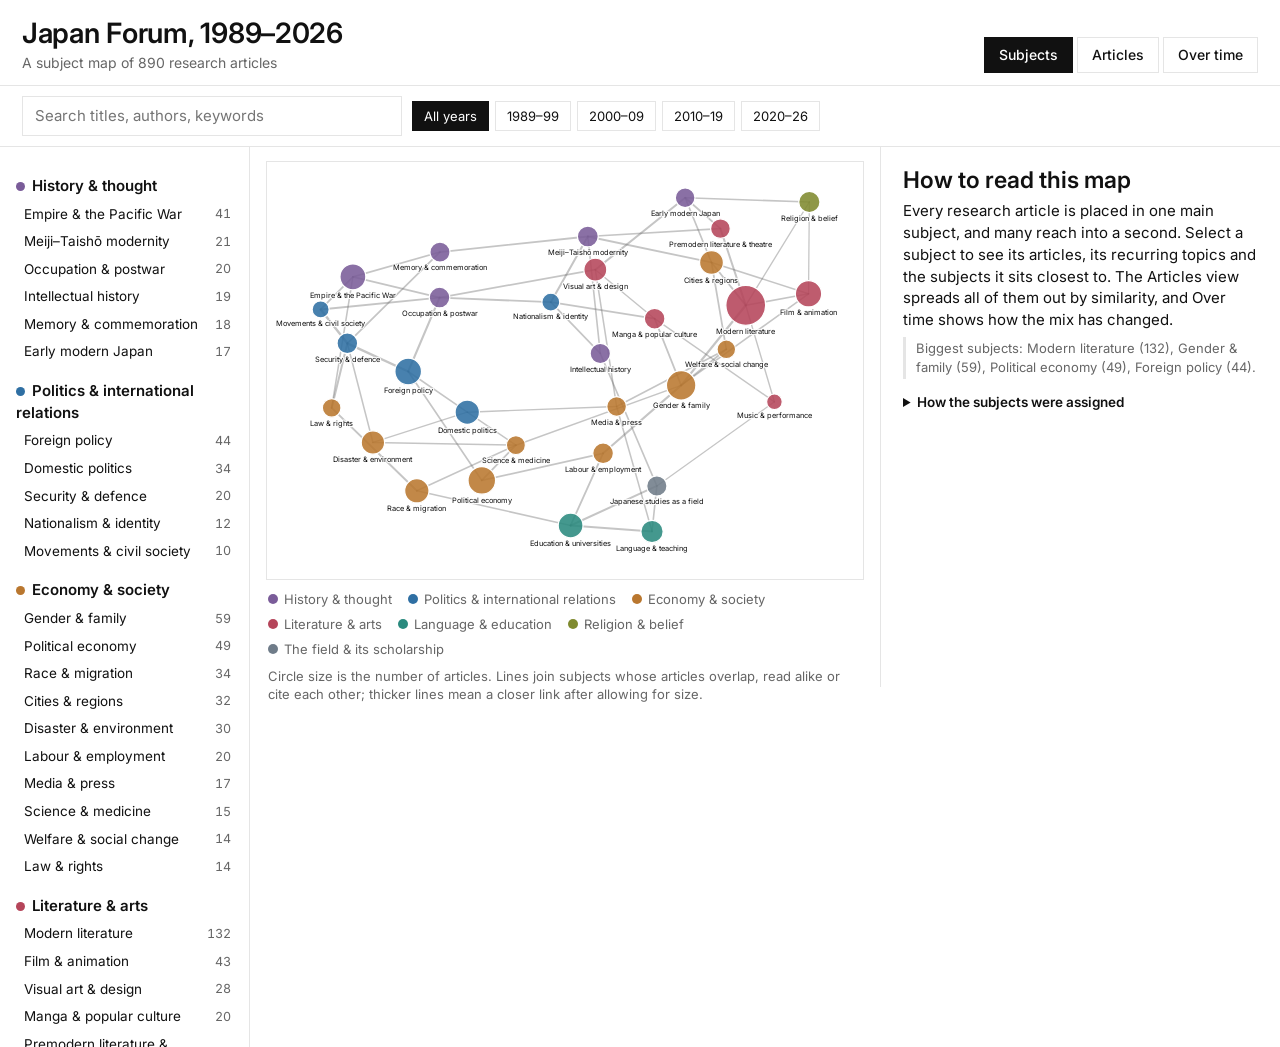
==== tools/japan-forum-subject-map/app/index.html @ c92f6798 "Add Japan Forum subject map tool Interactive map of 890 Japan Forum research articles (1989-2026) in" ====
<!DOCTYPE html>
<html lang="en">
<head>
<meta charset="utf-8">
<meta name="viewport" content="width=device-width, initial-scale=1, viewport-fit=cover">
<title>Japan Forum, 1989–2026: a subject map</title>
<link rel="preconnect" href="https://fonts.googleapis.com">
<link rel="preconnect" href="https://fonts.gstatic.com" crossorigin>
<link href="https://fonts.googleapis.com/css2?family=Inter:wght@400;500;600&family=Noto+Sans+JP:wght@400;500&display=swap" rel="stylesheet">
<style>
:root{
  --bg:#ffffff; --panel:#ffffff; --ink:#111111; --muted:#666666; --line:#e5e5e5; --soft:#f3f3f3; --focus:#1f3a5f;
  --d0:#7a5c99; --d1:#2f6fa3; --d2:#b9772f; --d3:#b5455a; --d4:#2a8a7e; --d5:#7f8a2f; --d6:#6f7c89;
  --serif:'Inter','Noto Sans JP',system-ui,-apple-system,sans-serif; --sans:'Inter','Noto Sans JP',system-ui,-apple-system,sans-serif;
  box-sizing:border-box; padding-top:env(safe-area-inset-top,0px); padding-bottom:env(safe-area-inset-bottom,0px);
}
*,*::before,*::after{box-sizing:inherit}
html{scroll-padding-top:env(safe-area-inset-top,0px)}
html,body{margin:0;background:var(--bg);color:var(--ink);font-family:var(--sans);font-size:15px;line-height:1.45}
button{font:inherit;color:inherit;background:none;border:0;padding:0;cursor:pointer;text-align:left}
:focus-visible{outline:2px solid var(--focus);outline-offset:2px;border-radius:0}
header.top{padding:18px 22px 12px;display:flex;flex-wrap:wrap;gap:12px 28px;align-items:end;border-bottom:1px solid var(--line);background:var(--panel)}
header.top h1{font-family:var(--serif);font-weight:600;font-size:28px;line-height:1.1;margin:0;letter-spacing:-.01em}
header.top .sub{color:var(--muted);margin:4px 0 0;font-size:14px}
.tabs{display:flex;gap:4px;margin-left:auto}
.tabs button{padding:7px 14px;border-radius:0;border:1px solid var(--line);font-weight:500;font-size:14px;background:var(--bg)}
.tabs button[aria-selected="true"]{background:var(--ink);color:var(--panel);border-color:var(--ink)}
.controls{display:flex;gap:10px;flex-wrap:wrap;align-items:center;padding:10px 22px;border-bottom:1px solid var(--line);background:var(--panel)}
.controls input[type=search]{flex:1 1 240px;max-width:380px;padding:8px 12px;border:1px solid var(--line);border-radius:0;background:var(--bg);color:var(--ink);font:inherit}
.chips{display:flex;gap:6px;flex-wrap:wrap}
.chip{padding:5px 11px;border-radius:0;border:1px solid var(--line);font-size:13px;background:var(--bg)}
.chip[aria-pressed="true"]{background:var(--ink);color:var(--panel);border-color:var(--ink)}
.layout{display:grid;grid-template-columns:250px minmax(0,1fr) 400px;gap:0;align-items:start}
.rail{border-right:1px solid var(--line);padding:14px 10px 24px 16px;position:sticky;top:0;max-height:100vh;overflow:auto;background:var(--panel)}
.rail h3{font-family:var(--serif);font-size:15px;margin:14px 0 4px;font-weight:600}
.rail h3 .dm{display:inline-block;width:9px;height:9px;border-radius:50%;margin-right:7px}
.rail .row{display:grid;grid-template-columns:1fr auto;gap:8px;width:100%;padding:4px 8px;border-radius:0;font-size:13.5px;align-items:center;position:relative}
.rail .row:hover{background:var(--soft)}
.rail .row[aria-current="true"]{background:var(--soft);font-weight:600}
.rail .row .n{color:var(--muted);font-variant-numeric:tabular-nums;font-size:12.5px}
.stage{padding:14px 16px 24px;min-width:0}
.stage svg{width:100%;height:auto;display:block;background:var(--panel);border:1px solid var(--line);border-radius:0}
.stage svg text{font-family:var(--sans);fill:var(--ink)}
.halo{paint-order:stroke;stroke:var(--panel);stroke-width:3.5px;stroke-linejoin:round}
.legend{display:flex;flex-wrap:wrap;gap:6px 16px;margin:10px 2px 0;font-size:13px;color:var(--muted)}
.legend span{display:inline-flex;align-items:center;gap:6px}
.legend i{width:10px;height:10px;border-radius:50%;display:inline-block}
.hint{margin:8px 2px 0;color:var(--muted);font-size:13px}
.panel{border-left:1px solid var(--line);background:var(--panel);padding:20px 22px 30px;position:sticky;top:0;max-height:100vh;overflow:auto;min-height:60vh}
.panel h2{font-family:var(--serif);font-size:23px;line-height:1.2;margin:0 0 6px;font-weight:600}
.panel h4{font-size:13.5px;margin:20px 0 6px;font-weight:600}
.panel p{margin:6px 0}
.tag{display:inline-flex;align-items:center;gap:6px;font-size:13px;color:var(--muted)}
.tag i{width:9px;height:9px;border-radius:50%;display:inline-block}
.muted{color:var(--muted)}
.kw{display:flex;flex-wrap:wrap;gap:6px}
.kw span{font-size:12.5px;padding:3px 9px;border-radius:0;background:var(--soft)}
.kw span b{font-weight:500;color:var(--muted);margin-left:5px}
.per{display:grid;grid-template-columns:repeat(4,1fr);gap:8px;margin-top:6px}
.per div{font-size:12.5px;color:var(--muted)}
.per .bar{height:44px;background:var(--soft);border-radius:0;position:relative;margin-bottom:4px}
.per .bar i{position:absolute;left:0;right:0;bottom:0;border-radius:0;display:block}
.per b{display:block;color:var(--ink);font-weight:600;font-size:13.5px}
.link{display:block;width:100%;padding:8px 0;border-top:1px solid var(--line)}
.link:first-of-type{border-top:0}
.link .top{display:flex;justify-content:space-between;gap:10px;font-weight:500}
.link .meter{height:4px;border-radius:0;background:var(--soft);margin:5px 0 4px;overflow:hidden}
.link .meter i{display:block;height:100%;background:var(--ink);opacity:.55}
.link .ev{font-size:12.5px;color:var(--muted)}
.ex{display:block;font-size:13px;margin-top:3px;color:var(--ink);text-decoration:underline;text-decoration-color:var(--line);text-underline-offset:3px}
.alist{list-style:none;margin:0;padding:0}
.alist li{border-top:1px solid var(--line)}
.alist li:first-child{border-top:0}
.alist button{display:block;width:100%;padding:8px 0}
.alist .t{font-family:var(--serif);font-size:15px;line-height:1.3}
.alist .m{font-size:12.5px;color:var(--muted);margin-top:2px}
.doi{font-size:13px}
a{color:inherit;text-decoration-color:var(--line);text-underline-offset:3px}
a:hover{text-decoration-color:currentColor}
.sub-chip{display:inline-block;margin:2px 6px 2px 0;padding:3px 10px;border-radius:0;border:1px solid currentColor;font-size:12.5px}
.sub-chip.main{color:var(--panel)!important}
.note{font-size:13px;color:var(--muted);border-left:3px solid var(--line);padding:2px 0 2px 10px;margin:10px 0}
details{margin-top:14px;font-size:13.5px}
details summary{cursor:pointer;font-weight:600}
details p{color:var(--muted)}
.tip{position:fixed;pointer-events:none;background:var(--ink);color:var(--panel);padding:6px 9px;border-radius:0;font-size:12.5px;max-width:300px;z-index:5;display:none;line-height:1.35}
.heat{width:100%;border-collapse:separate;border-spacing:0 2px;font-size:13.5px}
.heat th{font-weight:500;color:var(--muted);text-align:right;padding:2px 8px;font-size:12.5px}
.heat th:first-child{text-align:left}
.heat td{padding:0}
.heat td.l button{width:100%;padding:5px 8px;display:flex;align-items:center;gap:8px}
.heat td.l i{width:9px;height:9px;border-radius:50%;display:inline-block;flex:none}
.heat td.c{text-align:right;padding:5px 8px;font-variant-numeric:tabular-nums;border-radius:0}
.heat tr.sel td.l button{font-weight:600}
.stack{display:grid;grid-template-columns:80px 1fr;gap:6px 10px;align-items:center;margin:4px 0 16px;font-size:13px}
.stack .bar{display:flex;height:22px;border-radius:0;overflow:hidden}
.stack .bar i{display:block;height:100%}
.stagebox{background:var(--panel);border:1px solid var(--line);border-radius:0;padding:16px 18px}
.stagebox h3{font-family:var(--serif);font-size:18px;margin:0 0 4px}
@media (max-width:1180px){
  .layout{grid-template-columns:minmax(0,1fr) 380px}
  .rail{display:none}
}
@media (max-width:820px){
  .layout{grid-template-columns:minmax(0,1fr)}
  .panel{position:static;max-height:none;border-left:0;border-top:1px solid var(--line)}
  header.top h1{font-size:23px}
  .tabs{margin-left:0}
}
@media (prefers-reduced-motion:no-preference){
  .node{transition:opacity .15s}
}
</style>
</head>
<body>
<header class="top">
  <div>
    <h1>Japan Forum, 1989–2026</h1>
    <p class="sub">A subject map of <span id="total"></span> research articles</p>
  </div>
  <div class="tabs" role="tablist" aria-label="View">
    <button role="tab" data-view="network" aria-selected="true">Subjects</button>
    <button role="tab" data-view="articles" aria-selected="false">Articles</button>
    <button role="tab" data-view="time" aria-selected="false">Over time</button>
  </div>
</header>
<div class="controls">
  <input type="search" id="q" placeholder="Search titles, authors, keywords" aria-label="Search titles, authors, keywords">
  <div class="chips" id="pers" role="group" aria-label="Period"></div>
  <span class="muted" id="qcount"></span>
</div>
<div class="layout">
  <nav class="rail" id="rail" aria-label="Subjects"></nav>
  <main class="stage" id="stage"></main>
  <aside class="panel" id="panel" aria-live="polite"></aside>
</div>
<div class="tip" id="tip"></div>
<script>
const D = {"subjects":[{"name":"Early modern Japan","label":"Early modern Japan","dom":0,"n":17,"per":[5,5,5,2],"kw":[["early meiji period",2],["material culture",2],["bakumatsu period",2],["19th-century japan",2],["heian period",2]],"x":0.7459,"y":0.0,"links":[{"b":22,"w":0.00874,"co":7,"tx":17,"ci":0,"ex":[340,757,823,359]},{"b":18,"w":0.00626,"co":5,"tx":5,"ci":0,"ex":[621,690,247,359]},{"b":16,"w":0.00493,"co":5,"tx":9,"ci":0,"ex":[498,757,690,787]},{"b":5,"w":0.00436,"co":2,"tx":9,"ci":0,"ex":[436,543,688,204]},{"b":24,"w":0.0043,"co":3,"tx":11,"ci":0,"ex":[331,237,404,500]},{"b":1,"w":0.00426,"co":2,"tx":7,"ci":1,"ex":[49,37,538,421]},{"b":13,"w":0.00293,"co":1,"tx":5,"ci":0,"ex":[148,687,437,568]},{"b":14,"w":0.00274,"co":2,"tx":5,"ci":0,"ex":[90,688,690,498]}],"reach":[621,49,500,690]},{"name":"Meiji–Taishō modernity & the nation","label":"Meiji–Taishō modernity","dom":0,"n":21,"per":[6,4,8,3],"kw":[["meiji restoration",3],["world history",2],["meiji modernization",2],["emperor system",2],["nationalism",3],["imperialism",2],["gender",2],["japanese literature",2]],"x":0.5467,"y":0.1161,"links":[{"b":25,"w":0.00845,"co":4,"tx":9,"ci":2,"ex":[389,658,512,215]},{"b":5,"w":0.00659,"co":4,"tx":9,"ci":1,"ex":[258,436,230,391]},{"b":16,"w":0.0062,"co":7,"tx":6,"ci":2,"ex":[538,764,576,310]},{"b":17,"w":0.00452,"co":7,"tx":19,"ci":2,"ex":[707,715,809,576]},{"b":0,"w":0.00426,"co":2,"tx":7,"ci":1,"ex":[49,37,538,421]},{"b":2,"w":0.00426,"co":4,"tx":3,"ci":1,"ex":[797,178,46,794]},{"b":13,"w":0.00405,"co":3,"tx":4,"ci":0,"ex":[267,687,45,814]},{"b":18,"w":0.00403,"co":3,"tx":6,"ci":1,"ex":[403,590,357,18]}],"reach":[698,707,797,576]},{"name":"Intellectual history & philosophy","label":"Intellectual history","dom":0,"n":19,"per":[1,8,6,4],"kw":[["japanese philosophy",5],["japanese intellectual history",3],["kyoto school",2],["waseda university",2],["japanese intellectuals",2],["ideology",2],["modernity",3],["nationalism",2]],"x":0.5722,"y":0.4664,"links":[{"b":25,"w":0.00494,"co":3,"tx":5,"ci":1,"ex":[794,435,328,821]},{"b":1,"w":0.00426,"co":4,"tx":3,"ci":1,"ex":[797,178,46,794]},{"b":29,"w":0.00425,"co":2,"tx":10,"ci":0,"ex":[675,790,825,794]},{"b":9,"w":0.00253,"co":1,"tx":7,"ci":0,"ex":[42,760,704,856]},{"b":23,"w":0.00225,"co":3,"tx":2,"ci":0,"ex":[790,760,600,299]},{"b":4,"w":0.00221,"co":2,"tx":3,"ci":0,"ex":[760,315,442,417]},{"b":0,"w":0.00186,"co":2,"tx":3,"ci":0,"ex":[331,515,790,688]},{"b":6,"w":0.00181,"co":2,"tx":5,"ci":0,"ex":[435,870,119,136]}],"reach":[790,760,315,328]},{"name":"Empire, colonialism & the Pacific War","label":"Empire & the Pacific War","dom":0,"n":41,"per":[15,4,12,10],"kw":[["japanese imperialism",8],["japanese colonial rule",6],["japanese militarism",4],["indian independence movement",3],["manchuria",3],["japanese empire",4],["colonial korea",3],["pacific war",4]],"x":0.066,"y":0.237,"links":[{"b":4,"w":0.00598,"co":7,"tx":8,"ci":1,"ex":[206,710,879,843]},{"b":9,"w":0.00582,"co":3,"tx":9,"ci":0,"ex":[585,480,686,451]},{"b":5,"w":0.00466,"co":5,"tx":9,"ci":0,"ex":[36,653,234,434]},{"b":17,"w":0.00462,"co":15,"tx":28,"ci":0,"ex":[705,881,783,845]},{"b":7,"w":0.00437,"co":5,"tx":18,"ci":0,"ex":[416,17,284,483]},{"b":26,"w":0.00397,"co":4,"tx":8,"ci":0,"ex":[307,159,414,744]},{"b":23,"w":0.00379,"co":2,"tx":16,"ci":1,"ex":[663,211,444,125]},{"b":1,"w":0.0035,"co":3,"tx":8,"ci":0,"ex":[653,633,140,698]}],"reach":[653,839,686,837]},{"name":"Occupation & the postwar settlement","label":"Occupation & postwar","dom":0,"n":20,"per":[4,5,2,9],"kw":[["allied occupation of japan",10],["san francisco peace treaty",3],["post-war occupation of japan",2],["anglo-japanese relations",4],["us-japan relations",3],["anglo-american relations",2],["korean war",2],["hiroshima",2]],"x":0.2433,"y":0.2991,"links":[{"b":7,"w":0.0091,"co":8,"tx":17,"ci":0,"ex":[499,788,447,695]},{"b":9,"w":0.00669,"co":1,"tx":9,"ci":0,"ex":[810,702,879,861]},{"b":3,"w":0.00598,"co":7,"tx":8,"ci":1,"ex":[206,710,879,843]},{"b":25,"w":0.00593,"co":5,"tx":4,"ci":1,"ex":[512,821,478,34]},{"b":22,"w":0.00514,"co":5,"tx":9,"ci":0,"ex":[879,278,842,292]},{"b":13,"w":0.00394,"co":2,"tx":5,"ci":0,"ex":[437,133,689,479]},{"b":8,"w":0.00246,"co":1,"tx":5,"ci":1,"ex":[246,642,878,777]},{"b":6,"w":0.00238,"co":3,"tx":0,"ci":1,"ex":[162,192,281]}],"reach":[206,879,583,447]},{"name":"Memory, trauma & commemoration","label":"Memory & commemoration","dom":0,"n":18,"per":[1,2,11,4],"kw":[["collective memory",6],["contested memory",3],["memory politics",3],["historic sites",2],["historical memory",3],["atomic bombing",2],["hiroshima",2],["memory",2]],"x":0.2441,"y":0.1626,"links":[{"b":1,"w":0.00659,"co":4,"tx":9,"ci":1,"ex":[258,436,230,391]},{"b":8,"w":0.00525,"co":2,"tx":9,"ci":1,"ex":[174,172,135,838]},{"b":3,"w":0.00466,"co":5,"tx":9,"ci":0,"ex":[36,653,234,434]},{"b":0,"w":0.00436,"co":2,"tx":9,"ci":0,"ex":[436,543,688,204]},{"b":19,"w":0.0029,"co":2,"tx":6,"ci":1,"ex":[683,185,230,79]},{"b":12,"w":0.00232,"co":1,"tx":10,"ci":1,"ex":[100,304,838,826]},{"b":7,"w":0.00226,"co":1,"tx":3,"ci":2,"ex":[348,865,304]},{"b":4,"w":0.002,"co":1,"tx":0,"ci":1,"ex":[234]}],"reach":[436,36,234,230]},{"name":"Domestic politics & parties","label":"Domestic politics","dom":1,"n":34,"per":[10,8,14,2],"kw":[["liberal democratic party",13],["democratic party of japan",7],["party politics",3],["liberal democratic party of japan",3],["electoral reform",3],["factionalism",3],["voting behavior",2],["one-party dominance",2]],"x":0.3,"y":0.6425,"links":[{"b":7,"w":0.00413,"co":6,"tx":10,"ci":0,"ex":[680,25,345,613]},{"b":27,"w":0.00333,"co":2,"tx":6,"ci":0,"ex":[92,149,638,889]},{"b":28,"w":0.00303,"co":1,"tx":6,"ci":1,"ex":[692,33,23,171]},{"b":16,"w":0.00244,"co":3,"tx":7,"ci":0,"ex":[149,160,232,696]},{"b":4,"w":0.00238,"co":3,"tx":0,"ci":1,"ex":[162,192,281]},{"b":15,"w":0.00238,"co":2,"tx":2,"ci":2,"ex":[407,493,171,68]},{"b":20,"w":0.00228,"co":1,"tx":7,"ci":0,"ex":[578,176,855,87]},{"b":2,"w":0.00181,"co":2,"tx":5,"ci":0,"ex":[435,870,119,136]}],"reach":[149,578,160,162]},{"name":"Foreign policy & diplomacy","label":"Foreign policy","dom":1,"n":44,"per":[12,9,20,3],"kw":[["japanese foreign policy",19],["japan-china relations",6],["eu-japan relations",4],["japanese-russian relations",4],["international relations",4],["anglo-japanese relations",6],["g7 countries",3],["alliance building",3]],"x":0.1792,"y":0.5205,"links":[{"b":8,"w":0.01342,"co":10,"tx":28,"ci":4,"ex":[335,266,467,203]},{"b":4,"w":0.0091,"co":8,"tx":17,"ci":0,"ex":[499,788,447,695]},{"b":10,"w":0.00478,"co":8,"tx":13,"ci":0,"ex":[309,615,222,775]},{"b":3,"w":0.00437,"co":5,"tx":18,"ci":0,"ex":[416,17,284,483]},{"b":6,"w":0.00413,"co":6,"tx":10,"ci":0,"ex":[680,25,345,613]},{"b":29,"w":0.0041,"co":5,"tx":9,"ci":0,"ex":[701,416,630,677]},{"b":25,"w":0.00333,"co":2,"tx":8,"ci":0,"ex":[20,4,156,62]},{"b":1,"w":0.00299,"co":3,"tx":10,"ci":0,"ex":[469,310,213,431]}],"reach":[335,17,671,416]},{"name":"Security & defence","label":"Security & defence","dom":1,"n":20,"per":[3,4,8,5],"kw":[["human security",6],["us-japan alliance",5],["security policy",3],["pacifism",3],["japanese constitution",2],["constitutional reform",2],["humanitarianism",2],["united states navy",2]],"x":0.0546,"y":0.4361,"links":[{"b":7,"w":0.01342,"co":10,"tx":28,"ci":4,"ex":[335,266,467,203]},{"b":9,"w":0.01329,"co":2,"tx":5,"ci":1,"ex":[117,166,313,157]},{"b":26,"w":0.00807,"co":2,"tx":9,"ci":1,"ex":[263,313,665,642]},{"b":5,"w":0.00525,"co":2,"tx":9,"ci":1,"ex":[174,172,135,838]},{"b":15,"w":0.00372,"co":0,"tx":2,"ci":4,"ex":[339,182]},{"b":4,"w":0.00246,"co":1,"tx":5,"ci":1,"ex":[246,642,878,777]},{"b":3,"w":0.00197,"co":1,"tx":10,"ci":0,"ex":[217,693,246,597]},{"b":16,"w":0.00179,"co":2,"tx":1,"ci":0,"ex":[832,174,771]}],"reach":[832,246,174,313]},{"name":"Social movements & civil society","label":"Movements & civil society","dom":1,"n":10,"per":[2,3,2,3],"kw":[["japanese ngos",2],["non-governmental organizations",2],["civil society",2],["human security",2]],"x":0.0,"y":0.3347,"links":[{"b":8,"w":0.01329,"co":2,"tx":5,"ci":1,"ex":[117,166,313,157]},{"b":4,"w":0.00669,"co":1,"tx":9,"ci":0,"ex":[810,702,879,861]},{"b":3,"w":0.00582,"co":3,"tx":9,"ci":0,"ex":[585,480,686,451]},{"b":23,"w":0.00383,"co":3,"tx":5,"ci":0,"ex":[704,326,362,480]},{"b":7,"w":0.0028,"co":1,"tx":7,"ci":1,"ex":[269,266,480,335]},{"b":2,"w":0.00253,"co":1,"tx":7,"ci":0,"ex":[42,760,704,856]},{"b":12,"w":0.00209,"co":1,"tx":5,"ci":1,"ex":[871,300,64,24]},{"b":10,"w":0.0018,"co":3,"tx":1,"ci":0,"ex":[275,227,103]}],"reach":[810,117,166,585]},{"name":"Political economy & industry","label":"Political economy","dom":2,"n":49,"per":[20,10,16,3],"kw":[["industrial policy",6],["industrialization",5],["japanese economic history",4],["abenomics",3],["corporate governance",3],["japanese economy",4],["institutional change",3],["japanese economic policy",2]],"x":0.3298,"y":0.847,"links":[{"b":11,"w":0.00568,"co":8,"tx":7,"ci":2,"ex":[78,223,554,552]},{"b":28,"w":0.00539,"co":2,"tx":15,"ci":0,"ex":[681,614,692,450]},{"b":7,"w":0.00478,"co":8,"tx":13,"ci":0,"ex":[309,615,222,775]},{"b":26,"w":0.00383,"co":2,"tx":8,"ci":0,"ex":[620,535,556,333]},{"b":23,"w":0.00289,"co":5,"tx":11,"ci":0,"ex":[426,147,309,53]},{"b":1,"w":0.00252,"co":4,"tx":7,"ci":0,"ex":[398,96,103,306]},{"b":16,"w":0.0023,"co":3,"tx":11,"ci":1,"ex":[670,681,161,730]},{"b":19,"w":0.00222,"co":3,"tx":5,"ci":1,"ex":[774,669,77,175]}],"reach":[309,681,275,103]},{"name":"Labour, employment & precarity","label":"Labour & employment","dom":2,"n":20,"per":[9,3,4,4],"kw":[["trade unions",4],["women's employment",5],["labor market",4],["non-regular employment",3],["labor law",2],["gender and work",2],["employment",2],["job creation",2]],"x":0.5779,"y":0.7658,"links":[{"b":12,"w":0.00918,"co":11,"tx":13,"ci":3,"ex":[132,560,353,324]},{"b":23,"w":0.00625,"co":4,"tx":5,"ci":3,"ex":[546,495,274,31]},{"b":10,"w":0.00568,"co":8,"tx":7,"ci":2,"ex":[78,223,554,552]},{"b":14,"w":0.00299,"co":4,"tx":4,"ci":0,"ex":[297,260,833,268]},{"b":17,"w":0.00164,"co":3,"tx":5,"ci":1,"ex":[196,848,715,265]},{"b":9,"w":0.0015,"co":1,"tx":2,"ci":0,"ex":[810,341]},{"b":3,"w":0.00139,"co":2,"tx":0,"ci":0,"ex":[563,686]},{"b":6,"w":0.00134,"co":2,"tx":2,"ci":0,"ex":[168,78,547]}],"reach":[546,132,560,78]},{"name":"Gender, family & sexuality","label":"Gender & family","dom":2,"n":59,"per":[9,15,15,20],"kw":[["gender roles",7],["motherhood",5],["japanese women",6],["femininity",5],["sexuality",4],["gender and sexuality",3],["japanese women writers",4],["domesticity",2]],"x":0.7377,"y":0.5622,"links":[{"b":17,"w":0.01133,"co":26,"tx":62,"ci":7,"ex":[746,706,803,209]},{"b":11,"w":0.00918,"co":11,"tx":13,"ci":3,"ex":[132,560,353,324]},{"b":13,"w":0.00611,"co":6,"tx":11,"ci":2,"ex":[384,814,860,800]},{"b":20,"w":0.0056,"co":4,"tx":11,"ci":4,"ex":[9,105,866,609]},{"b":28,"w":0.00408,"co":4,"tx":10,"ci":1,"ex":[386,83,116,365]},{"b":19,"w":0.0035,"co":6,"tx":13,"ci":2,"ex":[694,44,674,95]},{"b":26,"w":0.00324,"co":4,"tx":8,"ci":0,"ex":[831,314,394,186]},{"b":14,"w":0.00313,"co":5,"tx":11,"ci":0,"ex":[32,260,418,872]}],"reach":[438,195,706,83]},{"name":"Welfare, youth, ageing & social change","label":"Welfare & social change","dom":2,"n":14,"per":[2,1,5,6],"kw":[["mortality rates",2],["fertility decline",2],["population policy",2],["statecraft",2]],"x":0.8301,"y":0.4541,"links":[{"b":12,"w":0.00611,"co":6,"tx":11,"ci":2,"ex":[384,814,860,800]},{"b":16,"w":0.0054,"co":5,"tx":6,"ci":0,"ex":[568,814,687,491]},{"b":27,"w":0.0041,"co":1,"tx":1,"ci":2,"ex":[804,406]},{"b":1,"w":0.00405,"co":3,"tx":4,"ci":0,"ex":[267,687,45,814]},{"b":4,"w":0.00394,"co":2,"tx":5,"ci":0,"ex":[437,133,689,479]},{"b":0,"w":0.00293,"co":1,"tx":5,"ci":0,"ex":[148,687,437,568]},{"b":25,"w":0.00213,"co":0,"tx":2,"ci":1,"ex":[361,270]},{"b":28,"w":0.00204,"co":1,"tx":5,"ci":0,"ex":[23,437,386,687]}],"reach":[687,814,568,267]},{"name":"Race, ethnicity, minorities & migration","label":"Race & migration","dom":2,"n":34,"per":[7,3,11,13],"kw":[["ainu",5],["ethnic minorities",4],["buraku liberation league",4],["multiculturalism",3],["racial representation",2],["immigrant integration",2],["korean diaspora in japan",2],["immigration and crime",2]],"x":0.1968,"y":0.8781,"links":[{"b":26,"w":0.00783,"co":9,"tx":5,"ci":0,"ex":[248,873,297,122]},{"b":28,"w":0.00388,"co":2,"tx":5,"ci":1,"ex":[5,781,259,23]},{"b":23,"w":0.00385,"co":5,"tx":12,"ci":0,"ex":[872,833,877,112]},{"b":25,"w":0.00375,"co":5,"tx":3,"ci":0,"ex":[216,14,805,361]},{"b":12,"w":0.00313,"co":5,"tx":11,"ci":0,"ex":[32,260,418,872]},{"b":11,"w":0.00299,"co":4,"tx":4,"ci":0,"ex":[297,260,833,268]},{"b":3,"w":0.0028,"co":5,"tx":7,"ci":0,"ex":[743,255,140,239]},{"b":0,"w":0.00274,"co":2,"tx":5,"ci":0,"ex":[90,688,690,498]}],"reach":[872,248,877,260]},{"name":"Disaster, nuclear power & environment","label":"Disaster & environment","dom":2,"n":30,"per":[2,3,15,10],"kw":[["fukushima daiichi nuclear accident",14],["great east japan earthquake",9],["disaster recovery",6],["2011 tohoku earthquake and tsunami",5],["tsunami",4],["disaster response",3],["livelihoods",3],["human-nature relationship",3]],"x":0.1069,"y":0.7333,"links":[{"b":8,"w":0.00372,"co":0,"tx":2,"ci":4,"ex":[339,182]},{"b":28,"w":0.00307,"co":1,"tx":1,"ci":2,"ex":[180,880]},{"b":6,"w":0.00238,"co":2,"tx":2,"ci":2,"ex":[407,493,171,68]},{"b":27,"w":0.00234,"co":1,"tx":5,"ci":1,"ex":[889,369,182,836]},{"b":17,"w":0.0023,"co":5,"tx":9,"ci":0,"ex":[425,364,415,387]},{"b":7,"w":0.00175,"co":1,"tx":5,"ci":1,"ex":[335,156,749,502]},{"b":16,"w":0.00168,"co":3,"tx":7,"ci":0,"ex":[57,696,283,19]},{"b":9,"w":0.00143,"co":1,"tx":2,"ci":0,"ex":[182,117,68]}],"reach":[182,180,726,138]},{"name":"Cities, space & regions","label":"Cities & regions","dom":2,"n":32,"per":[7,6,15,4],"kw":[["tokyo",12],["yamanote line",6],["urban space",5],["shibuya",3],["ikebukuro",2],["urban identity",2],["urban planning",2],["sumida river",2]],"x":0.7997,"y":0.1939,"links":[{"b":1,"w":0.0062,"co":7,"tx":6,"ci":2,"ex":[538,764,576,310]},{"b":17,"w":0.00582,"co":11,"tx":20,"ci":2,"ex":[379,520,448,802]},{"b":13,"w":0.0054,"co":5,"tx":6,"ci":0,"ex":[568,814,687,491]},{"b":0,"w":0.00493,"co":5,"tx":9,"ci":0,"ex":[498,757,690,787]},{"b":19,"w":0.00398,"co":5,"tx":8,"ci":1,"ex":[529,730,80,236]},{"b":28,"w":0.00367,"co":4,"tx":2,"ci":0,"ex":[561,473,214,259]},{"b":22,"w":0.00352,"co":4,"tx":5,"ci":1,"ex":[243,605,818,26]},{"b":6,"w":0.00244,"co":3,"tx":7,"ci":0,"ex":[149,160,232,696]}],"reach":[561,243,682,120]},{"name":"Modern & contemporary literature","label":"Modern literature","dom":3,"n":132,"per":[14,30,60,28],"kw":[["japanese literature",35],["haruki murakami",13],["modern japanese literature",11],["kawabata yasunari",9],["natsume soseki",8],["detective fiction",8],["literary theory",7],["modernism",6]],"x":0.8699,"y":0.3224,"links":[{"b":12,"w":0.01133,"co":26,"tx":62,"ci":7,"ex":[746,706,803,209]},{"b":18,"w":0.00793,"co":11,"tx":19,"ci":3,"ex":[824,441,864,249]},{"b":16,"w":0.00582,"co":11,"tx":20,"ci":2,"ex":[379,520,448,802]},{"b":3,"w":0.00462,"co":15,"tx":28,"ci":0,"ex":[705,881,783,845]},{"b":1,"w":0.00452,"co":7,"tx":19,"ci":2,"ex":[707,715,809,576]},{"b":19,"w":0.0041,"co":9,"tx":18,"ci":4,"ex":[580,736,170,796]},{"b":22,"w":0.00314,"co":5,"tx":23,"ci":0,"ex":[30,798,503,392]},{"b":21,"w":0.00276,"co":3,"tx":7,"ci":0,"ex":[474,741,364,733]}],"reach":[379,803,520,474]},{"name":"Premodern literature & theatre","label":"Premodern literature & theatre","dom":3,"n":17,"per":[3,5,6,3],"kw":[["noh theatre",3],["muromachi period",2],["japanese theater history",2],["kensho",2],["fujiwara no shunzei",2],["rakugo",2],["zeami",2],["waka poetry",2]],"x":0.8181,"y":0.0925,"links":[{"b":17,"w":0.00793,"co":11,"tx":19,"ci":3,"ex":[824,441,864,249]},{"b":0,"w":0.00626,"co":5,"tx":5,"ci":0,"ex":[621,690,247,359]},{"b":1,"w":0.00403,"co":3,"tx":6,"ci":1,"ex":[403,590,357,18]},{"b":19,"w":0.00322,"co":4,"tx":8,"ci":0,"ex":[463,545,523,669]},{"b":21,"w":0.00205,"co":2,"tx":0,"ci":0,"ex":[526,411]},{"b":24,"w":0.00191,"co":1,"tx":6,"ci":0,"ex":[411,769,237,518]},{"b":12,"w":0.00187,"co":2,"tx":8,"ci":0,"ex":[441,294,52,769]},{"b":16,"w":0.00187,"co":3,"tx":2,"ci":0,"ex":[526,682,787]}],"reach":[441,403,824,411]},{"name":"Film & animation","label":"Film & animation","dom":3,"n":43,"per":[4,15,9,15],"kw":[["japanese cinema",14],["akira kurosawa",5],["japanese film history",4],["hayao miyazaki",4],["new media",3],["film censorship",3],["japanese anime",3],["film adaptation",3]],"x":0.9983,"y":0.2876,"links":[{"b":17,"w":0.0041,"co":9,"tx":18,"ci":4,"ex":[580,736,170,796]},{"b":16,"w":0.00398,"co":5,"tx":8,"ci":1,"ex":[529,730,80,236]},{"b":12,"w":0.0035,"co":6,"tx":13,"ci":2,"ex":[694,44,674,95]},{"b":18,"w":0.00322,"co":4,"tx":8,"ci":0,"ex":[463,545,523,669]},{"b":5,"w":0.0029,"co":2,"tx":6,"ci":1,"ex":[683,185,230,79]},{"b":20,"w":0.00283,"co":1,"tx":8,"ci":1,"ex":[59,80,21,79]},{"b":10,"w":0.00222,"co":3,"tx":5,"ci":1,"ex":[774,669,77,175]},{"b":24,"w":0.00197,"co":1,"tx":4,"ci":1,"ex":[853,79,10,80]}],"reach":[774,463,170,669]},{"name":"Manga, popular culture & fandom","label":"Manga & popular culture","dom":3,"n":20,"per":[2,2,12,4],"kw":[["japanese popular culture",8],["manga",5],["cuteness",3],["kawaii",2],["transnational cultural flows",2],["otaku culture",2],["shōjo",2],["consumerism",2]],"x":0.6834,"y":0.3624,"links":[{"b":25,"w":0.0067,"co":1,"tx":8,"ci":2,"ex":[20,242,21,87]},{"b":12,"w":0.0056,"co":4,"tx":11,"ci":4,"ex":[9,105,866,609]},{"b":22,"w":0.003,"co":2,"tx":7,"ci":0,"ex":[59,130,6,0]},{"b":19,"w":0.00283,"co":1,"tx":8,"ci":1,"ex":[59,80,21,79]},{"b":21,"w":0.00254,"co":2,"tx":1,"ci":0,"ex":[87,311]},{"b":6,"w":0.00228,"co":1,"tx":7,"ci":0,"ex":[578,176,855,87]},{"b":28,"w":0.00228,"co":1,"tx":3,"ci":0,"ex":[397,386,176,137]},{"b":17,"w":0.00217,"co":1,"tx":14,"ci":2,"ex":[551,110,209,9]}],"reach":[59,432,397,9]},{"name":"Music & performance","label":"Music & performance","dom":3,"n":7,"per":[0,2,4,1],"kw":[],"x":0.9285,"y":0.6115,"links":[{"b":17,"w":0.00276,"co":3,"tx":7,"ci":0,"ex":[474,741,364,733]},{"b":20,"w":0.00254,"co":2,"tx":1,"ci":0,"ex":[87,311]},{"b":29,"w":0.0021,"co":1,"tx":2,"ci":0,"ex":[350,733]},{"b":18,"w":0.00205,"co":2,"tx":0,"ci":0,"ex":[526,411]},{"b":23,"w":0.0015,"co":0,"tx":5,"ci":0,"ex":[770,208,325,43]},{"b":27,"w":0.00143,"co":1,"tx":0,"ci":0,"ex":[740]},{"b":16,"w":0.00115,"co":1,"tx":0,"ci":0,"ex":[311]},{"b":1,"w":0.00076,"co":0,"tx":2,"ci":0,"ex":[876,538]}],"reach":[311,741]},{"name":"Visual art, design & material culture","label":"Visual art & design","dom":3,"n":28,"per":[6,4,11,7],"kw":[["visual culture",3],["japanese art",3],["symbolism",2],["japanese decorative arts",2],["iconography",2],["woodblock prints",2],["national identity",2]],"x":0.5621,"y":0.2156,"links":[{"b":0,"w":0.00874,"co":7,"tx":17,"ci":0,"ex":[340,757,823,359]},{"b":4,"w":0.00514,"co":5,"tx":9,"ci":0,"ex":[879,278,842,292]},{"b":27,"w":0.00381,"co":3,"tx":6,"ci":0,"ex":[141,406,92,657]},{"b":29,"w":0.00373,"co":2,"tx":9,"ci":0,"ex":[657,668,629,722]},{"b":16,"w":0.00352,"co":4,"tx":5,"ci":1,"ex":[243,605,818,26]},{"b":1,"w":0.00328,"co":4,"tx":6,"ci":0,"ex":[685,334,29,279]},{"b":17,"w":0.00314,"co":5,"tx":23,"ci":0,"ex":[30,798,503,392]},{"b":3,"w":0.00304,"co":5,"tx":7,"ci":0,"ex":[589,839,840,835]}],"reach":[798,685,30,657]},{"name":"Education & universities","label":"Education & universities","dom":4,"n":36,"per":[6,6,12,12],"kw":[["internationalization of higher education",6],["educational reform",6],["japanese education",5],["japanese universities",5],["higher education policy",4],["graduate recruitment",3],["international student mobility",2],["higher education reform",2]],"x":0.5115,"y":0.982,"links":[{"b":29,"w":0.0083,"co":7,"tx":11,"ci":1,"ex":[825,722,218,678]},{"b":30,"w":0.0064,"co":7,"tx":14,"ci":0,"ex":[632,56,643,829]},{"b":11,"w":0.00625,"co":4,"tx":5,"ci":3,"ex":[546,495,274,31]},{"b":14,"w":0.00385,"co":5,"tx":12,"ci":0,"ex":[872,833,877,112]},{"b":9,"w":0.00383,"co":3,"tx":5,"ci":0,"ex":[704,326,362,480]},{"b":3,"w":0.00379,"co":2,"tx":16,"ci":1,"ex":[663,211,444,125]},{"b":25,"w":0.00373,"co":2,"tx":2,"ci":2,"ex":[299,261,512]},{"b":10,"w":0.00289,"co":5,"tx":11,"ci":0,"ex":[426,147,309,53]}],"reach":[632,362,131,602]},{"name":"Religion, ritual & belief","label":"Religion & belief","dom":5,"n":22,"per":[7,3,10,2],"kw":[["japanese religion",3],["shinto",3],["selfhood",2],["religious revival",2],["persecution of christians",2],["buddhism",2],["kyushu",2],["japaneseness",2]],"x":1.0,"y":0.0126,"links":[{"b":0,"w":0.0043,"co":3,"tx":11,"ci":0,"ex":[331,237,404,500]},{"b":17,"w":0.00247,"co":6,"tx":11,"ci":0,"ex":[13,351,625,717]},{"b":19,"w":0.00197,"co":1,"tx":4,"ci":1,"ex":[853,79,10,80]},{"b":18,"w":0.00191,"co":1,"tx":6,"ci":0,"ex":[411,769,237,518]},{"b":5,"w":0.0019,"co":0,"tx":5,"ci":1,"ex":[230,10,199,305]},{"b":2,"w":0.00171,"co":2,"tx":4,"ci":0,"ex":[315,888,329,317]},{"b":27,"w":0.00168,"co":0,"tx":3,"ci":1,"ex":[591,201,811]},{"b":25,"w":0.00117,"co":1,"tx":0,"ci":0,"ex":[372]}],"reach":[372,305,714,237]},{"name":"Nationalism & national identity","label":"Nationalism & identity","dom":1,"n":12,"per":[1,3,5,3],"kw":[["civic nationalism",2],["japanese nationalism",3],["nationalism",3],["ethnic nationalism",2],["cold war",2],["national identity",2]],"x":0.471,"y":0.3128,"links":[{"b":1,"w":0.00845,"co":4,"tx":9,"ci":2,"ex":[389,658,512,215]},{"b":20,"w":0.0067,"co":1,"tx":8,"ci":2,"ex":[20,242,21,87]},{"b":4,"w":0.00593,"co":5,"tx":4,"ci":1,"ex":[512,821,478,34]},{"b":2,"w":0.00494,"co":3,"tx":5,"ci":1,"ex":[794,435,328,821]},{"b":14,"w":0.00375,"co":5,"tx":3,"ci":0,"ex":[216,14,805,361]},{"b":23,"w":0.00373,"co":2,"tx":2,"ci":2,"ex":[299,261,512]},{"b":7,"w":0.00333,"co":2,"tx":8,"ci":0,"ex":[20,4,156,62]},{"b":22,"w":0.00253,"co":2,"tx":6,"ci":0,"ex":[443,685,821,278]}],"reach":[20,512,821,361]},{"name":"Law, rights & criminal justice","label":"Law & rights","dom":2,"n":14,"per":[4,3,6,1],"kw":[["war crimes prosecution",2],["nuremberg trials",2],["criminal justice",2],["children's rights",2]],"x":0.0226,"y":0.6296,"links":[{"b":8,"w":0.00807,"co":2,"tx":9,"ci":1,"ex":[263,313,665,642]},{"b":14,"w":0.00783,"co":9,"tx":5,"ci":0,"ex":[248,873,297,122]},{"b":3,"w":0.00397,"co":4,"tx":8,"ci":0,"ex":[307,159,414,744]},{"b":10,"w":0.00383,"co":2,"tx":8,"ci":0,"ex":[620,535,556,333]},{"b":12,"w":0.00324,"co":4,"tx":8,"ci":0,"ex":[831,314,394,186]},{"b":28,"w":0.00299,"co":2,"tx":3,"ci":0,"ex":[159,307,287,620]},{"b":23,"w":0.00253,"co":2,"tx":6,"ci":0,"ex":[385,131,414,665]},{"b":1,"w":0.00203,"co":1,"tx":2,"ci":0,"ex":[698,595,376]}],"reach":[159,307,263,620]},{"name":"Media, press & journalism","label":"Media & press","dom":2,"n":17,"per":[3,6,2,6],"kw":[["government-media relations",2],["manchurian incident",2],["media",2]],"x":0.6056,"y":0.6254,"links":[{"b":13,"w":0.0041,"co":1,"tx":1,"ci":2,"ex":[804,406]},{"b":22,"w":0.00381,"co":3,"tx":6,"ci":0,"ex":[141,406,92,657]},{"b":30,"w":0.00369,"co":1,"tx":7,"ci":2,"ex":[422,836,2,859]},{"b":6,"w":0.00333,"co":2,"tx":6,"ci":0,"ex":[92,149,638,889]},{"b":3,"w":0.00322,"co":4,"tx":5,"ci":0,"ex":[631,211,548,48]},{"b":12,"w":0.00269,"co":2,"tx":11,"ci":0,"ex":[859,548,815,58]},{"b":15,"w":0.00234,"co":1,"tx":5,"ci":1,"ex":[889,369,182,836]},{"b":1,"w":0.0023,"co":2,"tx":5,"ci":0,"ex":[624,295,740,298]}],"reach":[141,92,548,804]},{"name":"Science, medicine & technology","label":"Science & medicine","dom":2,"n":15,"per":[6,2,4,3],"kw":[["covid-19 pandemic",3],["stigmatization",2],["japanese companies",2]],"x":0.3995,"y":0.7412,"links":[{"b":10,"w":0.00539,"co":2,"tx":15,"ci":0,"ex":[681,614,692,450]},{"b":12,"w":0.00408,"co":4,"tx":10,"ci":1,"ex":[386,83,116,365]},{"b":14,"w":0.00388,"co":2,"tx":5,"ci":1,"ex":[5,781,259,23]},{"b":16,"w":0.00367,"co":4,"tx":2,"ci":0,"ex":[561,473,214,259]},{"b":15,"w":0.00307,"co":1,"tx":1,"ci":2,"ex":[180,880]},{"b":6,"w":0.00303,"co":1,"tx":6,"ci":1,"ex":[692,33,23,171]},{"b":26,"w":0.00299,"co":2,"tx":3,"ci":0,"ex":[159,307,287,620]},{"b":20,"w":0.00228,"co":1,"tx":3,"ci":0,"ex":[397,386,176,137]}],"reach":[214,287,116,386]},{"name":"Japanese studies as a field","label":"Japanese studies as a field","dom":6,"n":19,"per":[11,2,3,3],"kw":[["academic disciplines",2],["historiography",2],["japanese economy",2]],"x":0.6879,"y":0.8634,"links":[{"b":23,"w":0.0083,"co":7,"tx":11,"ci":1,"ex":[825,722,218,678]},{"b":30,"w":0.00434,"co":3,"tx":6,"ci":0,"ex":[869,218,356,618]},{"b":2,"w":0.00425,"co":2,"tx":10,"ci":0,"ex":[675,790,825,794]},{"b":7,"w":0.0041,"co":5,"tx":9,"ci":0,"ex":[701,416,630,677]},{"b":22,"w":0.00373,"co":2,"tx":9,"ci":0,"ex":[657,668,629,722]},{"b":4,"w":0.00228,"co":2,"tx":1,"ci":0,"ex":[648,677,701]},{"b":21,"w":0.0021,"co":1,"tx":2,"ci":0,"ex":[350,733]},{"b":10,"w":0.00206,"co":2,"tx":4,"ci":1,"ex":[678,275,722,709]}],"reach":[869,648,350,218]},{"name":"Language & language teaching","label":"Language & teaching","dom":4,"n":26,"per":[10,3,1,12],"kw":[["katakana",6],["loanwords",3],["language policy",3],["romanization",3],["script choice",3],["kanji",3],["english loanwords",2],["foreign language teaching",2]],"x":0.6781,"y":1.0,"links":[{"b":23,"w":0.0064,"co":7,"tx":14,"ci":0,"ex":[632,56,643,829]},{"b":29,"w":0.00434,"co":3,"tx":6,"ci":0,"ex":[869,218,356,618]},{"b":27,"w":0.00369,"co":1,"tx":7,"ci":2,"ex":[422,836,2,859]},{"b":22,"w":0.00262,"co":1,"tx":11,"ci":0,"ex":[636,712,660,643]},{"b":0,"w":0.00261,"co":2,"tx":7,"ci":0,"ex":[643,247,690,198]},{"b":17,"w":0.00215,"co":8,"tx":5,"ci":0,"ex":[587,646,190,349]},{"b":9,"w":0.00129,"co":1,"tx":1,"ci":0,"ex":[868,813]},{"b":8,"w":0.00125,"co":0,"tx":4,"ci":0,"ex":[150,40,777,374]}],"reach":[643,636,2,56]}],"articles":[{"t":"Otaku tourism and the anime pilgrimage phenomenon in Japan","a":"Takeshi Okamoto","y":2014,"v":27,"i":"1","p":"12","lp":"36","d":"10.1080/09555803.2014.962565","s":20,"x":[],"xv":[],"k":["anime pilgrimage","otaku culture","anime fans","sacred sites","postmodernity"],"X":0.2485,"Y":0.5616,"n":[276,6,10,175,59],"m":false},{"t":"They came to party: an examination of the social status of the medieval noh theatre","a":"Lim Beng Choo","y":2004,"v":16,"i":"1","p":"111","lp":"133","d":"10.1080/0955580032000189357","s":18,"x":[],"xv":[],"k":["noh theatre","zeami motokiyo","patronage","muromachi period","popular art"],"X":0.266,"Y":0.4599,"n":[735,673,411,590,463],"m":false},{"t":"Normalizing misogyny: hate speech and verbal abuse of female politicians on Japanese Twitter","a":"Tamara Fuchs & Fabian Schäfer","y":2020,"v":33,"i":"4","p":"553","lp":"579","d":"10.1080/09555803.2019.1687564","s":30,"x":[6,14],"xv":[0.15,0.15],"k":["misogyny","hate speech","sexist language","verbal abuse","women politicians"],"X":0.5613,"Y":0.5375,"n":[836,859,382,831,143],"m":false},{"t":"From animation to anime : drawing movements and moving drawings","a":"Thomas Lamarre","y":2002,"v":14,"i":"2","p":"329","lp":"367","d":"10.1080/09555800220136400","s":19,"x":[],"xv":[],"k":["cel animation","anime","drawing movements","limited animation","hayao miyazaki"],"X":0.2614,"Y":0.5958,"n":[102,175,822,11,853],"m":false},{"t":"There's something fishy about that sushi: how Japan interprets the global sushi boom","a":"Rumi Sakamoto & Matthew Allen","y":2011,"v":23,"i":"1","p":"99","lp":"121","d":"10.1080/09555803.2011.580538","s":25,"x":[7],"xv":[0.22],"k":["sushi","culinary nationalism","national identity","authenticity","globalization"],"X":0.3871,"Y":0.248,"n":[87,43,432,213,63],"m":false},{"t":"Anti-Asian racism, Black Lives Matter, and COVID-19","a":"Jennifer Ann Ho","y":2020,"v":33,"i":"1","p":"148","lp":"159","d":"10.1080/09555803.2020.1821749","s":14,"x":[28],"xv":[0.36],"k":["anti-asian racism","black lives matter","covid-19 pandemic","anti-black racism","white supremacy"],"X":0.5945,"Y":0.4027,"n":[259,83,781,23,778],"m":true},{"t":"Otaku consumption, superflat art and the return to Edo","a":"Marc Steinberg","y":2004,"v":16,"i":"3","p":"449","lp":"471","d":"10.1080/0955580042000257927","s":22,"x":[],"xv":[],"k":["superflat","edo period art","otaku culture","anime","katsushika hokusai"],"X":0.0445,"Y":0.3784,"n":[0,276,340,643,22],"m":false},{"t":"Re-packaging old policies? ‘Abenomics’ and the lack of an alternative growth model for Japan's political economy","a":"Saori Shibata","y":2017,"v":29,"i":"3","p":"399","lp":"422","d":"10.1080/09555803.2017.1284143","s":10,"x":[],"xv":[],"k":["abenomics","japanese political economy","weak demand","household consumption","keynesian policy"],"X":0.7431,"Y":0.5755,"n":[121,12,575,558,316],"m":false},{"t":"Narrating the cultural trauma of 3/11: the debris of post-Fukushima literature and film","a":"Rachel DiNitto","y":2014,"v":26,"i":"3","p":"340","lp":"360","d":"10.1080/09555803.2014.915867","s":15,"x":[],"xv":[],"k":["2011 tohoku earthquake and tsunami","fukushima daiichi nuclear accident","cultural trauma","collective trauma","documentary film"],"X":0.7191,"Y":0.0319,"n":[725,723,724,481,158],"m":false},{"t":"Minstrelized girls: male performers of Japan's Lolita complex","a":"Sharon Kinsella","y":2006,"v":18,"i":"1","p":"65","lp":"87","d":"10.1080/09555800500498319","s":20,"x":[12],"xv":[0.34],"k":["blackface minstrelsy","shōjo","female impersonation","japanese popular culture","media industry"],"X":0.3416,"Y":0.2447,"n":[209,21,194,105,176],"m":true},{"t":"Rekijo, pilgrimage and ‘pop-spiritualism’: pop-culture-induced heritage tourism of/for young women","a":"Akiko Sugawa-Shimada","y":2015,"v":27,"i":"1","p":"37","lp":"58","d":"10.1080/09555803.2014.962566","s":24,"x":[],"xv":[],"k":["heritage tourism","young women","pilgrimage","power spots","shinto shrines"],"X":0.4296,"Y":0.2163,"n":[79,230,0,80,21],"m":false},{"t":"From kino-eye to anime -eye/ ai : the filmed and the animated in Imamura Taihei's media theory","a":"Mark Driscoll","y":2002,"v":14,"i":"2","p":"269","lp":"296","d":"10.1080/09555800220136383","s":19,"x":[],"xv":[],"k":["new media","digital media","capitalism","fordism","scientific management"],"X":0.2522,"Y":0.6005,"n":[3,41,102,489,94],"m":false},{"t":"Abenomics: has it worked? Will it ultimately fail?","a":"Sébastien Lechevalier & Brieuc Monfort","y":2017,"v":30,"i":"2","p":"277","lp":"302","d":"10.1080/09555803.2017.1394352","s":10,"x":[],"xv":[],"k":["abenomics","japanese economic policy","economic slowdown","structural reforms","trade policy"],"X":0.7427,"Y":0.5876,"n":[7,121,452,558,559],"m":false},{"t":"Goblin spiders, ghosts of flowers and butterfly fantasies: Lafcadio Hearn’s transnational, transmedia and trans-species aesthetics of the weird","a":"Paul Manning","y":2019,"v":32,"i":"2","p":"259","lp":"283","d":"10.1080/09555803.2019.1676291","s":17,"x":[24],"xv":[0.39],"k":["lafcadio hearn","weird fiction","transnational aesthetics","oonopidae","butterflies"],"X":0.2253,"Y":0.6144,"n":[717,489,506,791,485],"m":true},{"t":"The Japanese attempt to secure racial equality in 1919","a":"Shimazu Naoko","y":1989,"v":1,"i":"1","p":"93","lp":"100","d":"10.1080/09555808908721350","s":14,"x":[25],"xv":[0.21],"k":["racial equality","japanese colonial rule","racial discrimination"],"X":0.3859,"Y":0.4242,"n":[579,239,679,587,751],"m":false},{"t":"Re-animating a radioactive landscape: informal life politics in the wake of the Fukushima nuclear disaster","a":"Tessa Morris–Suzuki","y":2015,"v":27,"i":"2","p":"167","lp":"188","d":"10.1080/09555803.2015.1040817","s":15,"x":[],"xv":[],"k":["fukushima daiichi nuclear accident","self-help","radioactive contamination","grassroots organizing","livelihoods"],"X":0.7362,"Y":0.0227,"n":[725,142,724,123,723],"m":false},{"t":"Writing as self-therapy: competing therapeutic paradigms in Murakami Haruki's Rat trilogy","a":"Jonathan Dil","y":2010,"v":22,"i":"1-2","p":"43","lp":"64","d":"10.1080/09555803.2010.488942","s":17,"x":[],"xv":[],"k":["haruki murakami","self-therapy","therapeutic writing","therapeutic paradigms","de-idealization"],"X":0.0434,"Y":0.9018,"n":[189,468,762,758,238],"m":false},{"t":"The failure of the Tripartite pact: Familiarity breeding contempt between Japan and Germany, 1940–45","a":"Hugo J. Dobson","y":1999,"v":11,"i":"2","p":"179","lp":"190","d":"10.1080/09555809908721630","s":7,"x":[3,14],"xv":[0.3,0.28],"k":["tripartite pact","german-japanese relations","world war ii","race and ethnicity","ethnic policy"],"X":0.9476,"Y":0.7808,"n":[563,125,663,583,695],"m":true},{"t":"Introduction: ‘Meiji Japan in global history’","a":"Catherine Phipps","y":2018,"v":30,"i":"4","p":"443","lp":"451","d":"10.1080/09555803.2018.1538160","s":1,"x":[],"xv":[],"k":["meiji restoration","meiji period","commemoration","150th anniversary","nationalism"],"X":0.3812,"Y":0.5767,"n":[764,230,403,538,20],"m":false},{"t":"Trees of tension: re-making nature in post-disaster Tohoku","a":"Aike P. Rots","y":2019,"v":33,"i":"1","p":"1","lp":"24","d":"10.1080/09555803.2019.1628087","s":15,"x":[],"xv":[],"k":["2011 tohoku earthquake and tsunami","reforestation","symbolic capital","species composition","post-disaster reconstruction"],"X":0.6861,"Y":0.0384,"n":[68,158,69,8,57],"m":false},{"t":"A brand new future? Cool Japan and the social imaginary of the branded nation","a":"Katja Valaskivi","y":2013,"v":25,"i":"4","p":"485","lp":"504","d":"10.1080/09555803.2012.756538","s":25,"x":[20,7],"xv":[0.3,0.25],"k":["cool japan","nation branding","social imaginary","branding","nationalism"],"X":0.3601,"Y":0.2168,"n":[242,21,18,176,382],"m":true},{"t":"Japanese Popular Culture and Contents Tourism – Introduction","a":"Philip A. Seaton & Takayoshi Yamamura","y":2014,"v":27,"i":"1","p":"1","lp":"11","d":"10.1080/09555803.2014.962564","s":20,"x":[],"xv":[],"k":["japanese popular culture","film tourism","cultural tourism","tourism policy","creative industries"],"X":0.3633,"Y":0.2061,"n":[80,79,176,855,20],"m":false},{"t":"The common sense that makes the ‘otaku’: rules for consuming popular culture in contemporary Japan","a":"Thiam Huat Kam","y":2012,"v":25,"i":"2","p":"151","lp":"173","d":"10.1080/09555803.2012.743481","s":20,"x":[23],"xv":[0.27],"k":["otaku","popular culture consumption","labeling","common sense","japanese university students"],"X":0.3581,"Y":0.2455,"n":[829,240,6,86,0],"m":false},{"t":"Overcoming political distrust: the role of ‘self-restraint’ in Japan’s public health response to COVID-19","a":"James D. Wright","y":2021,"v":33,"i":"4","p":"453","lp":"475","d":"10.1080/09555803.2021.1986565","s":28,"x":[13],"xv":[0.14],"k":["covid-19 pandemic","public health response","public trust in government","self-restraint","government compliance"],"X":0.6029,"Y":0.4116,"n":[259,33,171,781,5],"m":false},{"t":"From the stage to the clinic: changing transgender identities in post-war Japan","a":"Mark J. McLelland","y":2004,"v":16,"i":"1","p":"1","lp":"20","d":"10.1080/0955580032000189302","s":12,"x":[],"xv":[],"k":["transgender identity","male-to-female transgender people","pathologization","postwar japan","entertainment industry"],"X":0.7393,"Y":0.4363,"n":[260,606,859,308,300],"m":false},{"t":"Japan in the politics of Chinese leadership legitimacy: recent developments in historical perspective","a":"Christopher R. Hughes","y":2008,"v":20,"i":"2","p":"245","lp":"266","d":"10.1080/09555800802047517","s":7,"x":[6],"xv":[0.34],"k":["japan-china relations","chinese communist party","political legitimacy","anti-japanese sentiment","factionalism"],"X":0.8004,"Y":0.4969,"n":[62,156,558,248,499],"m":true},{"t":"Contemporary art and regional revitalisation: selected artworks in the Echigo-Tsumari Art Triennial 2000–6","a":"Susanne Klien","y":2010,"v":22,"i":"3-4","p":"513","lp":"543","d":"10.1080/09555803.2010.533641","s":16,"x":[22],"xv":[0.14],"k":["contemporary art","regional revitalization","rural depopulation","rural-urban gap","art festivals"],"X":0.6359,"Y":0.3372,"n":[202,303,256,69,155],"m":false},{"t":"The impact of loan‐words on modern Japanese","a":"Takako Tomoda","y":1999,"v":11,"i":"2","p":"231","lp":"253","d":"10.1080/09555809908721634","s":30,"x":[],"xv":[],"k":["loanwords","katakana","modern japanese","language change","european loanwords"],"X":0.4868,"Y":0.9646,"n":[830,828,829,874,844],"m":false},{"t":"‘Don't let your child become a NEET!’ The strategic foundations of a Japanese youth scare","a":"Tuukka Toivonen","y":2011,"v":23,"i":"3","p":"407","lp":"429","d":"10.1080/09555803.2011.597055","s":13,"x":[],"xv":[],"k":["neet","moral panic","youth policy","social labels","social problem construction"],"X":0.6151,"Y":0.5088,"n":[265,384,383,261,505],"m":false},{"t":"Movie advertisements and the formation of a new visual environment in interwar Japan","a":"Hideaki Fujiki","y":2011,"v":23,"i":"1","p":"67","lp":"98","d":"10.1080/09555803.2011.578921","s":22,"x":[1],"xv":[0.17],"k":["interwar japan","visual culture","mass production","advertising distribution","advertising"],"X":0.3373,"Y":0.3116,"n":[759,178,639,48,560],"m":false},{"t":"Luminous environment: light, architecture and decoration in modern Japan","a":"Miya Elise Mizuta","y":2006,"v":18,"i":"3","p":"339","lp":"360","d":"10.1080/09555800600947223","s":22,"x":[17],"xv":[0.35],"k":["light","electric lighting","western perceptions of japan","neon signs","paper lanterns"],"X":0.0146,"Y":0.6241,"n":[767,392,170,511,510],"m":true},{"t":"Global attributes or local literacy? International students in Japan’s graduate employment system","a":"Jeremy Breaden","y":2014,"v":26,"i":"4","p":"417","lp":"440","d":"10.1080/09555803.2013.865661","s":23,"x":[11],"xv":[0.17],"k":["international students","graduate employment","graduate recruitment","internationalization of higher education","career services"],"X":0.6004,"Y":0.8009,"n":[672,854,124,55,550],"m":false},{"t":"Ethnosexual frontiers in queer Tokyo: the production of racialised desire in Japan","a":"Thomas Baudinette","y":2016,"v":28,"i":"4","p":"465","lp":"485","d":"10.1080/09555803.2016.1165723","s":14,"x":[12],"xv":[0.37],"k":["gay men","racial identity","gay subculture","sex tourism","nagel"],"X":0.4353,"Y":0.3907,"n":[667,212,440,265,118],"m":true},{"t":"Party politics, elections and (mis-)trust in Japan","a":"Ellis S. Krauss et al.","y":2016,"v":29,"i":"1","p":"19","lp":"38","d":"10.1080/09555803.2016.1227352","s":6,"x":[],"xv":[],"k":["public trust in government","political distrust","determinants of trust","voting behavior","political participation"],"X":0.7374,"Y":0.24,"n":[171,23,611,603,285],"m":false},{"t":"Nihon fukeiron (Japanese Landscape): nationalistic or imperialistic?","a":"Masako Gavin","y":2000,"v":12,"i":"2","p":"219","lp":"231","d":"10.1080/09555800020004039","s":25,"x":[16,4],"xv":[0.2,0.14],"k":["japanese landscape","national identity","imperialism","travel writing","meiji period"],"X":0.4135,"Y":0.5006,"n":[685,428,332,757,58],"m":true},{"t":"Rice for the masses: food policy and the adoption of imperial self-sufficiency in early twentieth-century Japan","a":"Penelope Francks","y":2003,"v":15,"i":"1","p":"125","lp":"146","d":"10.1080/0955580032000077766","s":10,"x":[],"xv":[],"k":["rice policy","food policy","rice market","rice trade","food demand"],"X":0.7515,"Y":0.6445,"n":[494,103,559,316,570],"m":false},{"t":"Contested memories of the Kamikaze and the self-representations of Tokkō-tai youth in their missives home","a":"Luli van der Does","y":2015,"v":27,"i":"3","p":"345","lp":"379","d":"10.1080/09555803.2015.1045540","s":5,"x":[3,13],"xv":[0.37,0.14],"k":["kamikaze","self-representation","contested memory","home and family","self-identity"],"X":0.5466,"Y":0.2455,"n":[135,174,82,805,514],"m":true},{"t":"Meiji Japan's China solution to Tokugawa Japan's China problem","a":"David Mervart","y":2015,"v":27,"i":"4","p":"544","lp":"558","d":"10.1080/09555803.2015.1077881","s":1,"x":[0],"xv":[0.18],"k":["meiji revolution","edo period japan","political idealism","chinese revolution","meiji period"],"X":0.0976,"Y":0.4221,"n":[421,797,469,534,856],"m":false},{"t":"Cuteness, josō, and the need to appeal: otoko no ko in male subculture in 2010s Japan","a":"Sharon Kinsella","y":2019,"v":32,"i":"3","p":"432","lp":"458","d":"10.1080/09555803.2019.1676289","s":20,"x":[10],"xv":[0.14],"k":["cute","gender ambivalence","cross-dressing","cuteness","appeal"],"X":0.6541,"Y":0.6596,"n":[554,105,728,849,546],"m":false},{"t":"The Japanese 2009 House of Representatives elections: the beginning of real change and the end of one-party dominance in Japan?","a":"Sarah Hyde","y":2011,"v":23,"i":"2","p":"157","lp":"183","d":"10.1080/09555803.2011.598770","s":6,"x":[],"xv":[],"k":["democratic party of japan","liberal democratic party","one-party dominance","party system change","electoral victory"],"X":0.8157,"Y":0.2152,"n":[662,367,652,129,67],"m":false},{"t":"Article Nine of the Japanese Constitution and security policy: realism versus idealism in Japan since the Second World War","a":"Wada Shuichi","y":2010,"v":22,"i":"3-4","p":"405","lp":"431","d":"10.1080/09555803.2010.533477","s":8,"x":[],"xv":[],"k":["japanese constitution","security policy","constitutional reform","idealism and realism","defense policy"],"X":0.9638,"Y":0.5604,"n":[374,777,150,606,482],"m":false},{"t":"Towards the feminine sublime, or the story of 'a twinkling monad, shape-shifting across dimension': intermediality, fantasy and special effects in cyberpunk film and animation","a":"Livia Monnet","y":2002,"v":14,"i":"2","p":"225","lp":"268","d":"10.1080/09555800220136374","s":19,"x":[],"xv":[],"k":["intermediality","special effects","ghost in the shell","the matrix","mamoru oshii"],"X":0.2543,"Y":0.6194,"n":[94,3,11,175,102],"m":false},{"t":"Japan and the global revival of the ‘civil society’ idea: contemporaneity and the retreat of criticality","a":"Simon Andrew Avenell","y":2011,"v":23,"i":"3","p":"311","lp":"338","d":"10.1080/09555803.2011.597510","s":2,"x":[9],"xv":[0.15],"k":["civil society","japanese intellectuals","post-world war ii intellectual history","crisis of marxism","criticality"],"X":0.9553,"Y":0.8196,"n":[535,125,710,695,300],"m":false},{"t":"Recreating traditional music in postwar Japan: a prehistory of enka","a":"Deborah Shamoon","y":2013,"v":26,"i":"1","p":"113","lp":"138","d":"10.1080/09555803.2013.824019","s":21,"x":[],"xv":[],"k":["enka","japanese popular music","postwar japan","japaneseness","authenticity"],"X":0.2992,"Y":0.2353,"n":[325,741,4,770,474],"m":false},{"t":"The tone of laughter and the strangely warm comedy of Hagimoto Kin'ichi","a":"David G. Humphrey","y":2014,"v":26,"i":"4","p":"530","lp":"550","d":"10.1080/09555803.2014.947615","s":12,"x":[19],"xv":[0.22],"k":["television comedy","laughter","warmth","domesticity","normative femininity"],"X":0.3847,"Y":0.3338,"n":[95,517,694,457,386],"m":false},{"t":"Securing the health of the nation: life insurance, labor and health improvement in interwar Japan","a":"Ryan Moran","y":2018,"v":31,"i":"2","p":"211","lp":"234","d":"10.1080/09555803.2018.1461677","s":13,"x":[11,1],"xv":[0.2,0.17],"k":["health promotion","tuberculosis","mortality rates","labor activism","moral obligation"],"X":0.6304,"Y":0.4133,"n":[687,689,639,178,29],"m":true},{"t":"Refracted axis: Kitayama Jun'yū and writing a German Japan","a":"Erin L. Brightwell","y":2015,"v":27,"i":"4","p":"431","lp":"453","d":"10.1080/09555803.2015.1073167","s":2,"x":[1],"xv":[0.19],"k":["mimicry","bhabha","nazi regime","cross-cultural exchange","japanese intellectual history"],"X":0.3684,"Y":0.6608,"n":[581,671,872,604,468],"m":false},{"t":"Expanded empiricism: Natsume Sōseki with William James","a":"Thomas Lamarre","y":2008,"v":20,"i":"1","p":"47","lp":"77","d":"10.1080/09555800701796859","s":17,"x":[28],"xv":[0.15],"k":["natsume soseki","william james","radical empiricism","principles of psychology","new psychology"],"X":0.0547,"Y":0.5597,"n":[402,623,763,225,51],"m":false},{"t":"Visible cultures, invisible politics: propaganda in the magazineNippon Fujin, 1942–1945","a":"Andrea Germer","y":2013,"v":25,"i":"4","p":"505","lp":"539","d":"10.1080/09555803.2013.783092","s":3,"x":[12,27],"xv":[0.18,0.16],"k":["women's magazines","visual propaganda","visibility and invisibility","japanese colonial rule","nazi propaganda"],"X":0.4126,"Y":0.7102,"n":[29,835,579,226,444],"m":false},{"t":"Antiquarians of Nineteenth-century Japan: The Archaeology of Things in the Late Tokugawa and Early Meiji Periods","a":"Timon Screech","y":2022,"v":35,"i":"1","p":"120","lp":"122","d":"10.1080/09555803.2022.2088826","s":0,"x":[1,22],"xv":[0.29,0.21],"k":["antiquarians","material culture","bakumatsu period","early meiji period","japanese scholarship"],"X":0.3447,"Y":0.501,"n":[594,421,538,469,715],"m":true},{"t":"Precarious regular workers in Japan","a":"Yūki Asahina","y":2019,"v":33,"i":"4","p":"633","lp":"657","d":"10.1080/09555803.2019.1677745","s":11,"x":[],"xv":[],"k":["precarious employment","regular employment","labor market flexibilization","young workers","labor exploitation"],"X":0.6378,"Y":0.6254,"n":[550,487,114,552,637],"m":false},{"t":"Bungakuronand ‘literature’ in the making","a":"Atsuko Ueda","y":2008,"v":20,"i":"1","p":"25","lp":"46","d":"10.1080/09555800701796842","s":17,"x":[],"xv":[],"k":["natsume soseki","literary theory","national literary history","rhetoric","literary formation"],"X":0.0662,"Y":0.5535,"n":[225,711,179,402,623],"m":false},{"t":"Visuality and gender in modern Japanese theater: looking at Salome","a":"Ayako Kano","y":1999,"v":11,"i":"1","p":"43","lp":"55","d":"10.1080/09555809908721621","s":12,"x":[],"xv":[],"k":["visuality","gender","japanese theatre","meiji period","salome"],"X":0.3302,"Y":0.5779,"n":[1,590,669,100,827],"m":false},{"t":"Shakaijin, shadow education, and the entrepreneurial self: fabricating personhood in neoliberal Japan","a":"MICHAEL D. SMITH","y":2024,"v":36,"i":"4","p":"412","lp":"434","d":"10.1080/09555803.2024.2368863","s":23,"x":[10],"xv":[0.18],"k":["juku","shadow education","neoliberalism","entrepreneurial self","personhood"],"X":0.5892,"Y":0.7712,"n":[147,854,31,488,646],"m":false},{"t":"Outbound student mobility in Japan nose-dived. Why does the government claim it went up?","a":"Ben A. Moeller","y":2025,"v":37,"i":"2","p":"228","lp":"253","d":"10.1080/09555803.2025.2457448","s":23,"x":[16],"xv":[0.15],"k":["international student mobility","japanese government policy","higher education policy","globalization of higher education","government legitimacy"],"X":0.5865,"Y":0.8164,"n":[672,124,66,147,55],"m":false},{"t":"Much ado about ranking: why can't Japanese universities internationalize?","a":"Akiyoshi Yonezawa","y":2010,"v":22,"i":"1-2","p":"121","lp":"137","d":"10.1080/09555803.2010.488948","s":23,"x":[],"xv":[],"k":["internationalization of higher education","global university rankings","japanese universities","higher education policy","international recognition"],"X":0.5929,"Y":0.8072,"n":[672,124,66,147,426],"m":false},{"t":"Using the paradigm of ‘small cultures’ to explain policy failure in the case of foreign language education in Japan","a":"Robert W. Aspinall","y":2006,"v":18,"i":"2","p":"255","lp":"274","d":"10.1080/09555800600731197","s":30,"x":[23],"xv":[0.29],"k":["small cultures","foreign language teaching","english language teaching","japanese education policy","policy failure"],"X":0.4899,"Y":0.9334,"n":[618,654,60,218,844],"m":true},{"t":"Machi-zukuri as a new paradigm in Japanese urban planning: reality or myth?","a":"Neil Evans","y":2002,"v":14,"i":"3","p":"443","lp":"464","d":"10.1080/0955580022000008745","s":16,"x":[15],"xv":[0.16],"k":["community-based planning","neighborhood planning","top-down planning","civil engineering planning","post-disaster reconstruction"],"X":0.6408,"Y":0.3608,"n":[561,68,19,149,120],"m":false},{"t":"The memory of the women's white faces: Japaneseness and the ideal image of women","a":"Mikiko Ashikari","y":2003,"v":15,"i":"1","p":"55","lp":"79","d":"10.1080/0955580032000077739","s":12,"x":[25],"xv":[0.24],"k":["white faces","japaneseness","meiji period","gender and national identity","japanese nationalism"],"X":0.4085,"Y":0.5295,"n":[658,815,364,580,100],"m":false},{"t":"Anime tourism: discursive construction and reception of the Studio Ghibli Art Museum","a":"Rayna Denison","y":2010,"v":22,"i":"3-4","p":"545","lp":"563","d":"10.1080/09555803.2010.533475","s":20,"x":[19,22],"xv":[0.36,0.32],"k":["anime tourism","studio ghibli","discursive construction","museum reception","consumerism"],"X":0.256,"Y":0.5668,"n":[668,175,0,3,882],"m":true},{"t":"The complex and rapidly changing sociolinguistic position of the English language in Japan: a summary of English language contact and use","a":"Robert M. McKenzie","y":2008,"v":20,"i":"2","p":"267","lp":"286","d":"10.1080/09555800802047525","s":30,"x":[],"xv":[],"k":["world englishes","sociolinguistics of english","english language teaching","language contact","nihonjinron"],"X":0.4743,"Y":0.9496,"n":[56,147,618,844,636],"m":false},{"t":"Japanese postage stamps as social agents: some anthropological perspectives","a":"Douglas Frewer","y":2002,"v":14,"i":"1","p":"1","lp":"19","d":"10.1080/09555800120109005","s":22,"x":[],"xv":[],"k":["postage stamps","stamp design","national identity","japanese politics","symbolism"],"X":0.5098,"Y":0.4002,"n":[722,355,780,882,49],"m":false},{"t":"'Patriotism is not taboo': nationalism in China and Japan and implications for Sino–Japanese relations","a":"Caroline Rose","y":2000,"v":12,"i":"2","p":"169","lp":"181","d":"10.1080/09555800020004002","s":25,"x":[],"xv":[],"k":["nationalism","patriotism","state nationalism","cultural nationalism","japan-china relations"],"X":0.8068,"Y":0.4929,"n":[156,269,321,25,348],"m":false},{"t":"Japanese football and world sports: raising the global game in a local setting","a":"Wolfram Manzenreiter","y":2004,"v":16,"i":"2","p":"289","lp":"313","d":"10.1080/0955580042000222664","s":10,"x":[],"xv":[],"k":["japanese football","professional football","globalization of sport","global-local relations","transnational cultural flows"],"X":0.3855,"Y":0.2297,"n":[87,561,242,452,384],"m":false},{"t":"Women's movements in Japan: the intersection between everyday life and politics","a":"Mikiko Eto","y":2005,"v":17,"i":"3","p":"311","lp":"333","d":"10.1080/09555800500283810","s":12,"x":[],"xv":[],"k":["women's movement","japanese women","motherhood","political participation","feminist movements"],"X":0.3133,"Y":0.7191,"n":[300,314,438,254,799],"m":false},{"t":"EU-Japan relations from 2001 to today: achievements, failures and prospects","a":"Axel Berkofsky","y":2012,"v":24,"i":"3","p":"265","lp":"288","d":"10.1080/09555803.2012.699453","s":7,"x":[8],"xv":[0.18],"k":["eu-japan relations","international security cooperation","conflict prevention","peacebuilding"],"X":0.8404,"Y":0.5611,"n":[264,111,99,539,222],"m":false},{"t":"The rapid redrawing of boundaries in Japanese higher education","a":"Roger Goodman","y":2010,"v":22,"i":"1-2","p":"65","lp":"87","d":"10.1080/09555803.2010.488944","s":23,"x":[],"xv":[],"k":["higher education reform","japanese universities","third-generation universities","higher education funding","tuition fees"],"X":0.5821,"Y":0.8076,"n":[55,672,124,426,147],"m":false},{"t":"Factionalism in Japanese political parties revisited or How do factions in the LDP and the DPJ differ?","a":"Patrick Köllner","y":2004,"v":16,"i":"1","p":"87","lp":"109","d":"10.1080/0955580032000189348","s":6,"x":[],"xv":[],"k":["factionalism","japanese political parties","liberal democratic party of japan","democratic party of japan","party merger"],"X":0.8082,"Y":0.214,"n":[439,662,129,367,39],"m":false},{"t":"Trust deficit: Japanese communities and the challenge of rebuilding Tohoku","a":"Daniel P. Aldrich","y":2016,"v":29,"i":"1","p":"39","lp":"52","d":"10.1080/09555803.2016.1227350","s":15,"x":[],"xv":[],"k":["trust deficit","state-society relations","2011 tohoku earthquake and tsunami","disaster recovery","nuclear restart"],"X":0.6897,"Y":0.0421,"n":[158,117,19,69,171],"m":false},{"t":"Museums of themselves: disaster, heritage, and disaster heritage in Tohoku","a":"Andrew Littlejohn","y":2020,"v":33,"i":"4","p":"476","lp":"496","d":"10.1080/09555803.2020.1758751","s":15,"x":[],"xv":[],"k":["2011 tohoku earthquake and tsunami","disaster heritage","musealization","heritage regimes","cultural property"],"X":0.6838,"Y":0.031,"n":[158,68,19,8,257],"m":false},{"t":"Ossu!Sporting masculinities in a Japanese karatedōjō","a":"Kris Chapman","y":2004,"v":16,"i":"2","p":"315","lp":"335","d":"10.1080/0955580042000222709","s":12,"x":[],"xv":[],"k":["masculinity","karate","dojo","gendered identity","hegemonic masculinity"],"X":0.5122,"Y":0.4448,"n":[294,84,24,609,410],"m":false},{"t":"Japan'sikumendiscourse: macro and micro perspectives on modern fatherhood","a":"Kosuke Mizukoshi et al.","y":2015,"v":28,"i":"2","p":"212","lp":"232","d":"10.1080/09555803.2015.1099558","s":12,"x":[],"xv":[],"k":["fatherhood","father's role","paternal identity","family change","media discourse"],"X":0.5547,"Y":0.4597,"n":[164,815,801,235,83],"m":false},{"t":"Food safety and consumer trust in post-Fukushima Japan","a":"Cornelia Reiher","y":2016,"v":29,"i":"1","p":"53","lp":"76","d":"10.1080/09555803.2016.1227351","s":15,"x":[30],"xv":[0.16],"k":["fukushima daiichi nuclear accident","food safety","consumer trust","food safety regulation","risk communication"],"X":0.758,"Y":0.0239,"n":[142,15,481,725,68],"m":false},{"t":"The advent of vulnerability: Japan's free fall through its porous safety net","a":"Carola Hommerich","y":2012,"v":24,"i":"2","p":"205","lp":"232","d":"10.1080/09555803.2012.671842","s":13,"x":[10,16],"xv":[0.17,0.15],"k":["social vulnerability","social safety nets","social mobility","social cohesion","welfare services"],"X":0.6286,"Y":0.4855,"n":[645,398,72,792,578],"m":false},{"t":"Join the club: effects of club membership on Japanese high school students’ self-concept","a":"Thomas Blackwood & Douglas C. Friedman","y":2015,"v":27,"i":"2","p":"257","lp":"275","d":"10.1080/09555803.2015.1040818","s":23,"x":[],"xv":[],"k":["extracurricular clubs","club membership","self-concept","high school students","sports clubs"],"X":0.5361,"Y":0.741,"n":[486,734,791,84,299],"m":false},{"t":"Singlehood in ‘precarious Japan’: examining new gender tropes and inter-gender communication in a culture of uncertainty","a":"Kumiko Endo","y":2018,"v":31,"i":"2","p":"165","lp":"186","d":"10.1080/09555803.2018.1441167","s":12,"x":[],"xv":[],"k":["singlehood","lost decade","gender norms","virginity","declining marriage rates"],"X":0.542,"Y":0.5109,"n":[228,554,265,349,212],"m":false},{"t":"Intersecting risks and governing Okinawa: American bases and the unfinished war","a":"Glenn D. Hook","y":2010,"v":22,"i":"1-2","p":"195","lp":"217","d":"10.1080/09555803.2010.488954","s":8,"x":[],"xv":[],"k":["us military bases","okinawa","internal risk","us-japan alliance","japanese security policy"],"X":0.86,"Y":0.5128,"n":[174,832,217,172,321],"m":false},{"t":"Involution: a perspective for understanding Japanese animation's domestic business in a global context","a":"Ryotaro Mihara","y":2018,"v":32,"i":"1","p":"102","lp":"125","d":"10.1080/09555803.2018.1442362","s":10,"x":[19],"xv":[0.22],"k":["anime","anime industry","involutions","clifford geertz","overseas performances"],"X":0.2569,"Y":0.5844,"n":[175,822,3,486,489],"m":false},{"t":"Why and how did Japan finally change its ways? The politics of Japanese labour-market deregulation since the 1990s","a":"Hiroaki Richard Watanabe","y":2012,"v":24,"i":"1","p":"23","lp":"50","d":"10.1080/09555803.2011.637636","s":11,"x":[10,6],"xv":[0.33,0.16],"k":["labour market deregulation","non-regular employment","trade unions","liberal democratic party","business interests"],"X":0.6742,"Y":0.6264,"n":[114,728,50,638,487],"m":false},{"t":"Taiga dramas and tourism: historical contents as sustainable tourist resources","a":"Philip A. Seaton","y":2014,"v":27,"i":"1","p":"82","lp":"103","d":"10.1080/09555803.2014.962568","s":19,"x":[],"xv":[],"k":["historical drama","film tourism","heritage tourism","bakumatsu period","shinsengumi"],"X":0.432,"Y":0.2057,"n":[230,10,80,21,69],"m":false},{"t":"On countryside roads to national identity: Japanese morning drama series (asadora) and contents tourism","a":"Elisabeth Scherer & Timo Thelen","y":2017,"v":32,"i":"1","p":"6","lp":"29","d":"10.1080/09555803.2017.1411378","s":19,"x":[16,25],"xv":[0.19,0.15],"k":["nhk","national identity","rural landscape","nostalgia","conservative values"],"X":0.4305,"Y":0.2231,"n":[21,79,10,58,43],"m":true},{"t":"Thinking from the Yamanote: space, place and mobility in Tokyo's past and present","a":"Mark Pendleton & Jamie Coates","y":2018,"v":30,"i":"2","p":"149","lp":"162","d":"10.1080/09555803.2017.1353532","s":16,"x":[],"xv":[],"k":["yamanote line","tokyo","urban mobility","railway history","modernization"],"X":0.1539,"Y":0.3257,"n":[529,86,471,473,228],"m":false},{"t":"Borders of memory: affirmation and contestation over Japan’s heritage","a":"Edward Boyle","y":2019,"v":31,"i":"3","p":"293","lp":"312","d":"10.1080/09555803.2018.1544582","s":5,"x":[],"xv":[],"k":["collective memory","cultural heritage","historic sites","contested memory","heritage narratives"],"X":0.5619,"Y":0.2343,"n":[135,173,174,230,36],"m":false},{"t":"COVID-19 and mandatory telework: effects on gender roles and work family conflicts among Japanese dual-career regular employees with children","a":"Rémy Magnier‐Watanabe & Kaoruko Magnier-Watanabe","y":2023,"v":36,"i":"1","p":"1","lp":"29","d":"10.1080/09555803.2023.2200967","s":12,"x":[28,11],"xv":[0.21,0.2],"k":["covid-19 pandemic","working from home","gender role attitudes","work-family conflict","dual-career couples"],"X":0.5904,"Y":0.4139,"n":[259,5,781,23,164],"m":false},{"t":"Punishing coaching:bukatsudōand the normalisation of coach violence","a":"Brent McDonald & Keiji Kawai","y":2016,"v":29,"i":"2","p":"196","lp":"217","d":"10.1080/09555803.2016.1213761","s":23,"x":[],"xv":[],"k":["normalization of violence","sport and education","japanese identity","coach-athlete relationship","judo"],"X":0.533,"Y":0.7566,"n":[74,152,768,672,70],"m":false},{"t":"The National Polity and the formation of the modern national subject in Japan","a":"Satofumi Kawamura","y":2013,"v":26,"i":"1","p":"25","lp":"45","d":"10.1080/09555803.2013.802367","s":1,"x":[],"xv":[],"k":["kokutai","national subject","taisho democracy","japanese emperors","divine sovereignty"],"X":0.4275,"Y":0.5344,"n":[215,191,178,344,451],"m":false},{"t":"Ikebukuro in-between: mobility and the formation of the Yamanote's heterotopic borderland","a":"Jamie Coates","y":2018,"v":30,"i":"2","p":"163","lp":"185","d":"10.1080/09555803.2017.1353531","s":16,"x":[],"xv":[],"k":["ikebukuro","yamanote line","heterotopia","borderlands","mobility"],"X":0.1525,"Y":0.3104,"n":[81,529,471,473,528],"m":false},{"t":"Cultural re-importation through soft power and transnational cultural flows mediated by digital influence: the case of city pop music in Japan, Malaysia and Indonesia","a":"Yosuke Uchiyama et al.","y":2024,"v":36,"i":"5","p":"582","lp":"601","d":"10.1080/09555803.2024.2407774","s":20,"x":[21,7],"xv":[0.19,0.15],"k":["japanese popular culture","soft power","transnational cultural flows","digital influence","social media"],"X":0.3657,"Y":0.2276,"n":[242,63,4,176,578],"m":true},{"t":"Abe’s incrementalism: an institutionalist analysis of immigration policy reform during the second Abe administration","a":"Maximilien Xavier Rehm","y":2024,"v":37,"i":"2","p":"178","lp":"203","d":"10.1080/09555803.2024.2411005","s":14,"x":[6],"xv":[0.17],"k":["immigration reform","shinzo abe","institutional change","incrementalism","foreign labor recruitment"],"X":0.6813,"Y":0.4767,"n":[720,271,177,121,873],"m":false},{"t":"An epoch-making event? The 1997 Ainu Cultural Promotion Act and its impact","a":"Richard M. Siddle","y":2002,"v":14,"i":"3","p":"405","lp":"423","d":"10.1080/0955580022000008763","s":14,"x":[26],"xv":[0.17],"k":["ainu","ainu identity","multiculturalism","minority rights","human rights"],"X":0.4607,"Y":0.4221,"n":[118,665,616,460,313],"m":false},{"t":"Images of black people in late mediaeval and early modern Japan 1543–1900","a":"Gary P. Leupp","y":1995,"v":7,"i":"1","p":"1","lp":"13","d":"10.1080/09555809508721524","s":14,"x":[0,18],"xv":[0.31,0.16],"k":["racial representation","late medieval japan","early modern japan","edo period"],"X":0.2821,"Y":0.3947,"n":[690,237,731,869,498],"m":true},{"t":"Japan, the West, and the whaling issue: understanding the Japanese side","a":"Amy L. Catalinac & Gerald Chan","y":2005,"v":17,"i":"1","p":"133","lp":"163","d":"10.1080/0955580052000337512","s":15,"x":[],"xv":[],"k":["international whaling commission","resource security","customary international law","state compliance","japan–west relations"],"X":0.8394,"Y":0.4746,"n":[534,451,263,25,99],"m":false},{"t":"Japanese postage stamps: propaganda and decision making","a":"Hugo J. Dobson","y":2002,"v":14,"i":"1","p":"21","lp":"39","d":"10.1080/09555800120109014","s":27,"x":[6,22],"xv":[0.35,0.18],"k":["postage stamps","propaganda","ministry of posts and telecommunications","liberal democratic party","iron triangle"],"X":0.8292,"Y":0.2425,"n":[638,603,367,168,619],"m":true},{"t":"Japan's foreign policy and human security","a":"Bert Edström","y":2003,"v":15,"i":"2","p":"209","lp":"225","d":"10.1080/0955580032000108397","s":8,"x":[6],"xv":[0.16],"k":["human security","japanese foreign policy","prime minister koizumi","undp","policy discourse"],"X":0.8968,"Y":0.4851,"n":[203,313,117,266,157],"m":false},{"t":"Before anime : animation and the Pure Film Movement in pre-war Japan","a":"Daisuke Miyao","y":2002,"v":14,"i":"2","p":"191","lp":"209","d":"10.1080/09555800220136356","s":19,"x":[],"xv":[],"k":["anime","taisho japan","japanese cinema","film censorship","film education"],"X":0.2505,"Y":0.8887,"n":[175,610,290,253,41],"m":false},{"t":"Disability, gender and power in Japanese television drama","a":"Arran Stibbe","y":2004,"v":16,"i":"1","p":"21","lp":"36","d":"10.1080/0955580032000189311","s":19,"x":[12],"xv":[0.2],"k":["disability representation","japanese drama","medical model of disability","gender","power"],"X":0.5143,"Y":0.4778,"n":[44,79,694,517,343],"m":false},{"t":"Japan as an engine of the Asian international economy, c. 1880–1936","a":"Kaoru Sugihara","y":1990,"v":2,"i":"1","p":"127","lp":"145","d":"10.1080/09555809008721383","s":10,"x":[1],"xv":[0.22],"k":["japanese economic history","international trade","economic integration","meiji period","taisho period"],"X":0.7823,"Y":0.5966,"n":[388,316,555,161,558],"m":false},{"t":"Education of whom, for whom, by whom? Revising the Fundamental Law of Education in Japan","a":"Akito Okada","y":2002,"v":14,"i":"3","p":"425","lp":"441","d":"10.1080/0955580022000008754","s":23,"x":[],"xv":[],"k":["fundamental law of education","educational reform","patriotism","national integration","education reform national council"],"X":0.5492,"Y":0.7283,"n":[734,600,385,131,486],"m":false},{"t":"Re-scripting the city: Tokyo from ugly duckling to cool cat","a":"Paul Waley","y":2006,"v":18,"i":"3","p":"361","lp":"380","d":"10.1080/09555800600947231","s":16,"x":[],"xv":[],"k":["tokyo","urban identity","urban metaphor","western cities","other"],"X":0.1908,"Y":0.3724,"n":[401,640,236,379,120],"m":false},{"t":"The evolution of the EU-Japan relationship: towards a ‘normative partnership’?","a":"Yuichi Hosoya","y":2012,"v":24,"i":"3","p":"317","lp":"337","d":"10.1080/09555803.2012.699455","s":7,"x":[26],"xv":[0.27],"k":["eu-japan relations","eu-asia relations","eu-china relations","normative power","japanese foreign policy"],"X":0.8497,"Y":0.5738,"n":[264,539,65,222,111],"m":false},{"t":"A feminist reading of gender and national memory at the Yasukuni Shrine","a":"Jemima Repo","y":2008,"v":20,"i":"2","p":"219","lp":"243","d":"10.1080/09555800802047509","s":12,"x":[5],"xv":[0.15],"k":["yasukuni shrine","national memory","military masculinity","femininity","nationalism"],"X":0.5381,"Y":0.2715,"n":[304,128,507,840,838],"m":false},{"t":"Changing egalitarianism? Attitudes regarding income and gender equality in contemporary Japan","a":"David Chiavacci","y":2005,"v":17,"i":"1","p":"107","lp":"131","d":"10.1080/0955580052000337495","s":12,"x":[],"xv":[],"k":["egalitarianism","income inequality","gender equality","women's careers","family roles"],"X":0.5501,"Y":0.4941,"n":[282,860,132,546,83],"m":false},{"t":"From Edogawa to Miyazaki: cinematic and anime -ic architectures of early and late twentieth-century Japan","a":"Thomas D. Looser","y":2002,"v":14,"i":"2","p":"297","lp":"327","d":"10.1080/09555800220136392","s":19,"x":[],"xv":[],"k":["hayao miyazaki","japanese anime","japanese cinema","new media","flatness"],"X":0.2696,"Y":0.6084,"n":[3,853,175,11,715],"m":false},{"t":"Consuming rice: food, ‘traditional’ products and the history of consumption in Japan","a":"Penelope Francks","y":2007,"v":19,"i":"2","p":"147","lp":"168","d":"10.1080/09555800701330030","s":10,"x":[1,9],"xv":[0.16,0.15],"k":["rice consumption","history of consumption","consumer revolution","food history","industrialization"],"X":0.4499,"Y":0.6613,"n":[35,645,161,275,494],"m":false},{"t":"Pre-industrial dreaming in post-industrial Japan: Department stores and the commoditization of community traditions","a":"Millie Creighton","y":1998,"v":10,"i":"2","p":"127","lp":"149","d":"10.1080/09555809808721609","s":10,"x":[],"xv":[],"k":["department stores","local traditions","commodification","nostalgia","collective identity"],"X":1.0,"Y":0.3841,"n":[707,140,8,681,230],"m":false},{"t":"Being Alice in Japan: performing a cute, ‘girlish’ revolt","a":"Masafumi Monden","y":2014,"v":26,"i":"2","p":"265","lp":"285","d":"10.1080/09555803.2014.900511","s":20,"x":[12],"xv":[0.32],"k":["alice (character)","lewis carroll","japanese popular culture","shōjo","kawaii"],"X":0.3399,"Y":0.2331,"n":[849,137,855,176,38],"m":false},{"t":"FromBushidōto science: a new pedagogy of sports coaching in Japan","a":"Aaron L. Miller","y":2011,"v":23,"i":"3","p":"385","lp":"406","d":"10.1080/09555803.2011.597054","s":28,"x":[30],"xv":[0.19],"k":["sports science","bushido"],"X":0.478,"Y":0.4862,"n":[152,412,537,692,34],"m":false},{"t":"Neo-liberal reforms in Japan's tuna fisheries? A history of government-business relations in a food-producing sector","a":"Kate Barclay & Sun-Hui Koh","y":2008,"v":20,"i":"2","p":"139","lp":"170","d":"10.1080/09555800802047475","s":10,"x":[],"xv":[],"k":["neoliberalism","tuna fisheries","state-business relations","fisheries governance","stakeholder perspectives"],"X":0.7044,"Y":0.5116,"n":[658,299,494,375,132],"m":false},{"t":"'Shampoo for extra damage': making sense of Japanized English","a":"Philip A. Seaton","y":2001,"v":13,"i":"2","p":"233","lp":"247","d":"10.1080/09555800120081411","s":30,"x":[],"xv":[],"k":["promotional language","language abuse","image generation","americanization","japanese consumers"],"X":0.4654,"Y":0.9445,"n":[56,60,618,213,844],"m":false},{"t":"Japanese comfort women in Southeast Asia","a":"Hayashi Hirofumi","y":1998,"v":10,"i":"2","p":"211","lp":"219","d":"10.1080/09555809808721614","s":3,"x":[12],"xv":[0.14],"k":["comfort women","imperial japanese army","southeast asia","military prostitution","recruitment of women"],"X":0.9463,"Y":0.7588,"n":[661,348,125,161,399],"m":false},{"t":"Where parody meets translation","a":"Tomoko Aoyama & Judy Wakabayashi","y":1999,"v":11,"i":"2","p":"217","lp":"230","d":"10.1080/09555809908721633","s":17,"x":[30],"xv":[0.2],"k":["parody","translation","back-translation","allusion","linguistic misunderstanding"],"X":0.1711,"Y":0.7752,"n":[176,352,761,536,221],"m":false},{"t":"By land and by sea: the potential of EU-Japan security cooperation","a":"Paul Midford","y":2012,"v":24,"i":"3","p":"289","lp":"316","d":"10.1080/09555803.2012.699454","s":8,"x":[7],"xv":[0.16],"k":["us-japan alliance","post-conflict reconstruction","counter-piracy operations","somali coast","japan self-defense forces"],"X":0.8474,"Y":0.5415,"n":[65,466,539,606,99],"m":false},{"t":"Multiculturalism and trust in Japan: educational policies and schooling practices","a":"Gabriele Vogt","y":2016,"v":29,"i":"1","p":"77","lp":"99","d":"10.1080/09555803.2016.1227354","s":14,"x":[23],"xv":[0.22],"k":["multiculturalism","trust building","education policy","schooling practices","immigrant integration"],"X":0.6038,"Y":0.7559,"n":[118,139,805,89,602],"m":false},{"t":"‘Newcomer’ children in non-metropolitan public schools: the lack of state-sponsored support for children whose first language is not Japanese","a":"Chris Burgess","y":2007,"v":19,"i":"1","p":"1","lp":"21","d":"10.1080/09555800601127239","s":23,"x":[],"xv":[],"k":["newcomer children","rural schools","special teachers","volunteer organizations","diversity in schools"],"X":0.5793,"Y":0.7031,"n":[602,198,254,117,852],"m":false},{"t":"Temporary workers, women and labour policy-making in Japan","a":"Charles Weathers","y":2004,"v":16,"i":"3","p":"423","lp":"447","d":"10.1080/0955580042000257918","s":11,"x":[],"xv":[],"k":["temporary workers","women's employment","labor law","deregulation","non-regular workers"],"X":0.6335,"Y":0.6083,"n":[487,78,50,560,353],"m":false},{"t":"Delaying repatriation: Japanese technicians in early postwar China","a":"Rowena Ward","y":2011,"v":23,"i":"4","p":"471","lp":"483","d":"10.1080/09555803.2011.617461","s":4,"x":[3],"xv":[0.16],"k":["manchukuo","postwar japan","voluntary repatriation","loyalty","pragmatism"],"X":0.7594,"Y":0.392,"n":[122,417,255,821,278],"m":false},{"t":"Marking bodily differences: mechanized bodies in Hirabayashi Hatsunosuke's ‘Robot’ and early Showa robot literature","a":"Miri Nakamura","y":2007,"v":19,"i":"2","p":"169","lp":"190","d":"10.1080/09555800701329974","s":28,"x":[12,17],"xv":[0.18,0.16],"k":["mechanization","female body","female anatomy","reproductive anxiety","r.u.r."],"X":0.1833,"Y":0.5887,"n":[446,698,826,732,441],"m":false},{"t":"Japan-based non-governmental organizations in pursuit of human security","a":"Kaori Kuroda","y":2003,"v":15,"i":"2","p":"227","lp":"250","d":"10.1080/0955580032000108405","s":9,"x":[8],"xv":[0.74],"k":["human security","non-governmental organizations","voluntary sector","civil society organizations","interest groups"],"X":0.8832,"Y":0.4723,"n":[313,166,157,68,263],"m":true},{"t":"Social identities of minority others in Japan: listening to the narratives of Ainu, Buraku and Zainichi Koreans","a":"Tin Tin Htun","y":2012,"v":24,"i":"1","p":"1","lp":"22","d":"10.1080/09555803.2011.637635","s":14,"x":[],"xv":[],"k":["social identity","ethnic minorities","ainu","buraku","korean diaspora in japan"],"X":0.4681,"Y":0.4027,"n":[89,112,139,616,805],"m":false},{"t":"Prime-ministerial power in Japan: a re-examination","a":"Kensuke Takayasu","y":2005,"v":17,"i":"2","p":"163","lp":"184","d":"10.1080/0955580052000337503","s":6,"x":[],"xv":[],"k":["prime ministerial power","japanese prime minister","executive branch","policy making","1973 oil crisis"],"X":0.6795,"Y":0.4693,"n":[93,435,162,345,88],"m":false},{"t":"‘Beautiful Town’: the discovery of the suburbs and the vision of the garden city in late Meiji and Taishō literature","a":"Angela Yiu","y":2006,"v":18,"i":"3","p":"315","lp":"338","d":"10.1080/09555800600946944","s":16,"x":[17,1],"xv":[0.17,0.15],"k":["garden city","suburbs","taisho literature","musashino","kōtoku shūsui"],"X":0.1895,"Y":0.3955,"n":[561,420,511,378,98],"m":false},{"t":"Japanese political economy revisited: diverse corporate change, institutional transformation, and Abenomics","a":"David Chiavacci & Sébastien Lechevalier","y":2017,"v":29,"i":"3","p":"299","lp":"311","d":"10.1080/09555803.2017.1284147","s":10,"x":[],"xv":[],"k":["japanese political economy","abenomics","corporate change","institutional change","economic reform"],"X":0.7267,"Y":0.5547,"n":[7,271,184,12,272],"m":false},{"t":"Redressing injustice of the past: the repatriation of Ainu human remains","a":"Naohiro Nakamura","y":2018,"v":31,"i":"3","p":"358","lp":"377","d":"10.1080/09555803.2018.1441168","s":14,"x":[26,23],"xv":[0.2,0.16],"k":["ainu","repatriation of human remains","ancestral remains","hokkaido university","memorial hall"],"X":0.5432,"Y":0.6561,"n":[255,89,616,819,66],"m":false},{"t":"Post-traumatic stress due to structural violence after the Fukushima Disaster","a":"Takuya Tsujiuchi","y":2020,"v":33,"i":"2","p":"161","lp":"188","d":"10.1080/09555803.2018.1552308","s":15,"x":[],"xv":[],"k":["post-traumatic stress","structural violence","fukushima daiichi nuclear accident","psychological impact","disaster victims"],"X":0.743,"Y":0.0111,"n":[847,283,481,15,138],"m":false},{"t":"International program and provider mobility in Japan: policies, activities and challenges","a":"Shingo Hanada et al.","y":2021,"v":34,"i":"2","p":"221","lp":"247","d":"10.1080/09555803.2021.1961842","s":23,"x":[],"xv":[],"k":["international branch campuses","joint degree programs","higher education policy","higher education regulation","internationalization of higher education"],"X":0.5921,"Y":0.8114,"n":[672,55,66,31,54],"m":false},{"t":"Polish‐Japanese co‐operation during World War II","a":"Ewa Pałasz‐Rutkowska & Andrzej T. Romer","y":1995,"v":7,"i":"2","p":"285","lp":"316","d":"10.1080/09555809508721545","s":3,"x":[],"xv":[],"k":["polish-japanese relations","world war ii","polish home army"],"X":0.9476,"Y":0.7896,"n":[700,686,17,663,583],"m":false},{"t":"At the forefront of a ‘spiritual business’: independent professional spiritual therapists in Japan","a":"Ioannis Gaitanidis","y":2011,"v":23,"i":"2","p":"185","lp":"206","d":"10.1080/09555803.2011.598015","s":24,"x":[10],"xv":[0.17],"k":["media and religion","japanese economy","sacred and profane","japan"],"X":0.7414,"Y":0.5277,"n":[588,329,516,377,405],"m":false},{"t":"Story, song, and ceremony: shaping dispositions in Japanese elementary schools during Taisho and early Showa","a":"Peter Cave","y":2015,"v":28,"i":"1","p":"9","lp":"31","d":"10.1080/09555803.2015.1077875","s":23,"x":[1],"xv":[0.15],"k":["japanese elementary schools","taisho period","early showa period","imperial rescript on education","school ceremonies"],"X":0.4757,"Y":0.5506,"n":[698,686,440,191,446],"m":false},{"t":"Re-masculinizing the nation: gender, disaster, and the politics of national resilience in post-3.11 Japan","a":"Mire Koikari","y":2017,"v":31,"i":"2","p":"143","lp":"164","d":"10.1080/09555803.2017.1378698","s":15,"x":[12],"xv":[0.17],"k":["masculinity","national resilience","great east japan earthquake","disaster discourse","manhood"],"X":0.7023,"Y":0.0226,"n":[725,726,724,257,723],"m":false},{"t":"Election posters in Japan","a":"Jonathan E. Lewis & Brian J. Masshardt","y":2002,"v":14,"i":"3","p":"373","lp":"404","d":"10.1080/0955580022000008736","s":6,"x":[22],"xv":[0.19],"k":["election posters","political communication","japanese elections","liberal democratic party","democratic party of japan"],"X":0.8226,"Y":0.219,"n":[67,367,39,662,619],"m":false},{"t":"Change in the social status, form and content of adult manga, 1986–1996","a":"Sharon Kinsella","y":1996,"v":8,"i":"1","p":"103","lp":"112","d":"10.1080/09555809608721560","s":20,"x":[22],"xv":[0.19],"k":["manga","manga industry","conservatism","national culture","youth culture"],"X":0.5356,"Y":0.4148,"n":[301,578,609,381,497],"m":true},{"t":"Children's rights in a risk society: the case of schooling in Japan","a":"Robert W. Aspinall","y":2015,"v":28,"i":"2","p":"135","lp":"154","d":"10.1080/09555803.2015.1076871","s":23,"x":[26,13],"xv":[0.2,0.18],"k":["children's rights","risk society","japanese education system","educational reform","individualization"],"X":0.5525,"Y":0.723,"n":[665,263,734,97,600],"m":false},{"t":"Leaningoutfor the long span: what holds women back from promotion in Japan?","a":"Glenda S. Roberts","y":2019,"v":32,"i":"4","p":"555","lp":"576","d":"10.1080/09555803.2019.1664619","s":11,"x":[12,10],"xv":[0.37,0.16],"k":["women's career advancement","gender roles","neoliberalism","survival strategies","gender inequality in management"],"X":0.6115,"Y":0.5831,"n":[330,487,353,101,857],"m":true},{"t":"Preventing the birth of ‘inferior offspring’: eugenic sterilizations in postwar Japan","a":"Astghik Hovhannisyan","y":2020,"v":33,"i":"3","p":"383","lp":"401","d":"10.1080/09555803.2020.1731570","s":13,"x":[26,4],"xv":[0.23,0.22],"k":["forced sterilization","eugenic protection law","eugenics","postwar japan","constitutionality"],"X":0.7797,"Y":0.4112,"n":[479,270,458,665,871],"m":true},{"t":"The amorous statesman and the poetess: The politics of autobiography and the Kagerō Nikki","a":"Joshua S. Mostow","y":1992,"v":4,"i":"2","p":"305","lp":"315","d":"10.1080/09555809208721463","s":17,"x":[],"xv":[],"k":["kagero nikki","political autobiography","heian court","court poetry","women poets"],"X":0.247,"Y":0.291,"n":[733,698,780,249,393],"m":false},{"t":"Excavating the power of memory in Japan","a":"Glenn D. Hook","y":2015,"v":27,"i":"3","p":"295","lp":"298","d":"10.1080/09555803.2015.1045166","s":5,"x":[],"xv":[],"k":["memory","contested memory","collective memory","historical memory","memory politics"],"X":0.5577,"Y":0.225,"n":[174,82,391,234,865],"m":false},{"t":"The Seirankai and the Fate of its Members: The Rise and Fall of the New Right Politicians in Japan","a":"James Babb","y":2012,"v":24,"i":"1","p":"75","lp":"96","d":"10.1080/09555803.2011.637637","s":6,"x":[],"xv":[],"k":["right-wing politicians","japanese politics","political ideology","right-wing groups","political careers"],"X":0.7514,"Y":0.2605,"n":[430,611,865,224,435],"m":false},{"t":"Kimo-kawaii Catharsis: millennials, depression and the empty healing of Sanrio's Gudetama","a":"Theodore Bonnah","y":2018,"v":31,"i":"2","p":"187","lp":"210","d":"10.1080/09555803.2018.1441170","s":20,"x":[],"xv":[],"k":["millennials","depression","kawaii culture","carnival","bakhtin"],"X":0.3467,"Y":0.2236,"n":[849,105,855,578,386],"m":false},{"t":"Value conflict among voluntary evacuee mothers from Fukushima: protecting children from radiation, respecting family and society","a":"Aleksandr Sklyar","y":2020,"v":33,"i":"2","p":"213","lp":"239","d":"10.1080/09555803.2018.1552310","s":15,"x":[12],"xv":[0.21],"k":["fukushima daiichi nuclear accident","radiation exposure","child health","family responsibilities","kinship ties"],"X":0.7509,"Y":0.014,"n":[847,123,15,493,283],"m":false},{"t":"Contested concepts: internationalisation and multicultural coexistence in Japan – with special focus on ethnic classrooms","a":"Bettina Gildenhard","y":2021,"v":34,"i":"2","p":"200","lp":"220","d":"10.1080/09555803.2021.1899267","s":14,"x":[],"xv":[],"k":["internationalization","multicultural coexistence","ethnic minority education","right to education","contested concepts"],"X":0.6022,"Y":0.7633,"n":[112,118,672,135,805],"m":false},{"t":"Fukuoka’s Meiji migrants and the making of an imperial region","a":"Hannah Shepherd","y":2018,"v":30,"i":"4","p":"474","lp":"497","d":"10.1080/09555803.2018.1536886","s":3,"x":[1,14],"xv":[0.17,0.16],"k":["fukuoka","japanese empire","urbanization","industrialization","tsushima strait"],"X":0.4278,"Y":0.5101,"n":[211,104,642,596,587],"m":true},{"t":"Japan’s hand-written culture: confessions of a print addict","a":"Peter Francis Kornicki","y":2019,"v":31,"i":"2","p":"272","lp":"284","d":"10.1080/09555803.2018.1544586","s":27,"x":[22,10],"xv":[0.33,0.22],"k":["handwritten documents","paperless office","typewriting","print culture","japanese business culture"],"X":0.3441,"Y":0.2804,"n":[334,347,302,887,767],"m":true},{"t":"‘Let's eat Fukushima’: communicating risk and restoring ‘safe food’ after the Fukushima disaster (2011-2020)","a":"Tine Walravens et al.","y":2022,"v":34,"i":"1","p":"79","lp":"102","d":"10.1080/09555803.2022.2046131","s":15,"x":[],"xv":[],"k":["fukushima daiichi nuclear accident","food safety","risk communication","radioactive contamination","local food"],"X":0.7543,"Y":0.02,"n":[72,15,123,725,724],"m":false},{"t":"The beginning of despair: aggressive Retsuko and the Sanrioization of women’s ‘transgressive rage’","a":"Wesley C. Robertson et al.","y":2024,"v":36,"i":"4","p":"385","lp":"411","d":"10.1080/09555803.2024.2349088","s":12,"x":[11],"xv":[0.22],"k":["sexism","workplace harassment","overwork","organizational culture","counterculture"],"X":0.5121,"Y":0.4726,"n":[273,282,609,137,144],"m":false},{"t":"Fifty shades of Noir: female masochism and evolving male characterization as cultural critique in Kirino Natsuo’s writing","a":"Mina Qiao","y":2020,"v":33,"i":"4","p":"679","lp":"703","d":"10.1080/09555803.2020.1752285","s":12,"x":[],"xv":[],"k":["female masochism","sadomasochism","patriarchy","female sexuality","transgression"],"X":0.2148,"Y":0.6722,"n":[455,163,196,883,461],"m":false},{"t":"The immigrant-crime nexus in Japan: a prefectural analysis of immigration and crime rates","a":"David Green et al.","y":2025,"v":38,"i":"1","p":"1","lp":"26","d":"10.1080/09555803.2025.2510208","s":14,"x":[26],"xv":[0.17],"k":["immigration and crime","japan","social disorganization theory","violent crime","non-violent crime"],"X":0.6084,"Y":0.533,"n":[297,873,719,233,744],"m":false},{"t":"Ideological positioning of Serbian teachers in Japan’s online eikaiwa industry: peripheral whiteness and exploitation of Eastern European labor","a":"Misako Tajima","y":2025,"v":38,"i":"1","p":"27","lp":"52","d":"10.1080/09555803.2025.2522426","s":30,"x":[11],"xv":[0.16],"k":["labor exploitation","racialization","gendered representation","japanese language learners","blog discourse"],"X":0.4787,"Y":0.9419,"n":[60,844,56,795,618],"m":true},{"t":"Global English, neoliberalism, & governmentality: towards an understanding of globalization in japanese higher education policy","a":"Christopher Samuell","y":2025,"v":38,"i":"1","p":"128","lp":"154","d":"10.1080/09555803.2025.2549805","s":23,"x":[10],"xv":[0.23],"k":["neoliberalism","governmentality","english language learning","globalization","global human resources"],"X":0.5927,"Y":0.7907,"n":[55,53,66,854,672],"m":false},{"t":"Infanticide, fertility and ‘population stagnation’: The state of Tokugawa historical demography","a":"Osamu Saitô","y":1992,"v":4,"i":"2","p":"369","lp":"381","d":"10.1080/09555809208721469","s":0,"x":[13],"xv":[0.26],"k":["infanticide","fertility","population stagnation","edo period","historical demography"],"X":0.0571,"Y":0.4165,"n":[687,688,437,643,436],"m":false},{"t":"TheHeisei Dai Gappei: a case study for understanding the municipal mergers of the Heisei era","a":"Anthony S. Rausch","y":2006,"v":18,"i":"1","p":"133","lp":"156","d":"10.1080/09555800500498558","s":6,"x":[16,27],"xv":[0.34,0.22],"k":["municipal mergers","heisei era","aomori prefecture","rural japan","local government reform"],"X":0.6326,"Y":0.3304,"n":[160,362,198,602,690],"m":true},{"t":"Language and the constitution","a":"Nanette Twine","y":1991,"v":3,"i":"1","p":"125","lp":"137","d":"10.1080/09555809108721412","s":30,"x":[],"xv":[],"k":["language","constitution","constitutional language","official language policy"],"X":0.5184,"Y":0.9514,"n":[887,40,777,374,198],"m":false},{"t":"Murakami Haruki's postmodern world","a":"Fuminobu Murakami","y":2002,"v":14,"i":"1","p":"127","lp":"141","d":"10.1080/09555800120109068","s":17,"x":[],"xv":[],"k":["haruki murakami","postmodernism","modernism","norwegian wood","utopia"],"X":0.0346,"Y":0.9059,"n":[851,277,190,758,468],"m":false},{"t":"Taibatsu: ‘corporal punishment’ in Japanese socio-cultural context","a":"Aaron L. Miller","y":2010,"v":21,"i":"2","p":"233","lp":"254","d":"10.1080/09555801003679140","s":23,"x":[],"xv":[],"k":["corporal punishment","japanese culture","student discipline","sports disciplines","shitsuke"],"X":0.5244,"Y":0.7617,"n":[106,84,709,768,817],"m":false},{"t":"Narrativity and its modes as culture-transcending analytical categories","a":"Marie‐Laure Ryan","y":2010,"v":21,"i":"3","p":"307","lp":"323","d":"10.1080/09555801003773711","s":17,"x":[],"xv":[],"k":["narrativity","narrative theory","literary genre","analytical categories","japanese literature"],"X":0.0883,"Y":0.5269,"n":[508,659,179,586,453],"m":false},{"t":"Japan at the Bandung conference: The cat goes to the Mice's convention","a":"Kweku Ampiah","y":1995,"v":7,"i":"1","p":"15","lp":"24","d":"10.1080/09555809508721525","s":7,"x":[18,29],"xv":[0.16,0.14],"k":["bandung conference","japanese foreign policy","developing countries"],"X":0.9135,"Y":0.6008,"n":[775,162,634,483,630],"m":false},{"t":"Shinto festival involvement and sense of self in contemporary Japan","a":"Michael Roemer","y":2010,"v":22,"i":"3-4","p":"491","lp":"512","d":"10.1080/09555803.2010.533506","s":24,"x":[],"xv":[],"k":["shinto festivals","gion festival","selfhood","self-esteem","ritual participation"],"X":0.4653,"Y":0.3094,"n":[571,739,582,26,773],"m":false},{"t":"The trust deficit in Sino-Japanese relations","a":"Caroline Rose & Jan Sýkora","y":2016,"v":29,"i":"1","p":"100","lp":"124","d":"10.1080/09555803.2016.1227353","s":7,"x":[],"xv":[],"k":["japan-china relations","trust deficit","senkaku islands dispute","historical issues","confidence-building measures"],"X":0.8042,"Y":0.4899,"n":[171,62,68,25,269],"m":false},{"t":"Japan's pursuit of human security: humanitarian agenda or political pragmatism?","a":"Julie A. Gilson & Phillida Purvis","y":2003,"v":15,"i":"2","p":"193","lp":"207","d":"10.1080/0955580032000108388","s":8,"x":[],"xv":[],"k":["human security","japan","humanitarianism","political pragmatism","global participation"],"X":0.8779,"Y":0.4726,"n":[117,166,263,93,313],"m":false},{"t":"From volunteers to voluntours: shifting priorities in post-disaster Japan","a":"Chris McMorran","y":2017,"v":29,"i":"4","p":"558","lp":"582","d":"10.1080/09555803.2017.1307257","s":15,"x":[],"xv":[],"k":["volunteer tourism","2011 tohoku earthquake and tsunami","disaster recovery","disaster tourism","tohoku region"],"X":0.694,"Y":0.0311,"n":[69,68,19,8,723],"m":false},{"t":"The forgotten success story: Japan and the methamphetamine problem","a":"Bert Edström","y":2015,"v":27,"i":"4","p":"519","lp":"543","d":"10.1080/09555803.2015.1024710","s":26,"x":[28,3],"xv":[0.28,0.2],"k":["methamphetamine","drug policy","drug abuse","drug epidemic","drug control legislation"],"X":0.9269,"Y":0.8026,"n":[663,125,556,710,414],"m":true},{"t":"A framework for Japan's new municipal reality: assessing the Heiseigappeimergers","a":"Anthony S. Rausch","y":2012,"v":24,"i":"2","p":"185","lp":"204","d":"10.1080/09555803.2012.671845","s":6,"x":[16,25],"xv":[0.25,0.23],"k":["municipal mergers","municipal governance","place identity","regional branding","sense of place"],"X":0.6488,"Y":0.3367,"n":[149,198,202,245,690],"m":true},{"t":"The Indian merchants of Kobe and Japan's trade expansion into Southeast Asia before the Asian-Pacific War","a":"Hiroshi Shimizu","y":2005,"v":17,"i":"1","p":"25","lp":"48","d":"10.1080/0955580052000337459","s":10,"x":[16],"xv":[0.17],"k":["indian merchants","kobe","southeast asia","british malaya","intra-asian trade"],"X":0.7886,"Y":0.6882,"n":[549,96,103,109,470],"m":false},{"t":"The Yoshida doctrine and the unipolar world","a":"Bert Edström","y":2004,"v":16,"i":"1","p":"63","lp":"85","d":"10.1080/0955580032000189339","s":6,"x":[4,7],"xv":[0.24,0.16],"k":["yoshida doctrine","japanese foreign policy","unipolarity","continuity and change in foreign policy","prime ministerial speeches"],"X":0.9104,"Y":0.5946,"n":[573,93,345,680,154],"m":false},{"t":"Woman uncovered: pornography and power in the detective fiction of Kirino Natsuo","a":"Rebecca L. Copeland","y":2004,"v":16,"i":"2","p":"249","lp":"269","d":"10.1080/0955580042000222673","s":12,"x":[17],"xv":[0.19],"k":["pornography","detective fiction","gender","female desire","heterosexuality"],"X":0.2031,"Y":0.6831,"n":[338,144,181,883,477],"m":false},{"t":"Talking about Japanese families: discursive politics of the familial","a":"Hiroko Takeda","y":2003,"v":15,"i":"3","p":"451","lp":"464","d":"10.1080/0955580032000124826","s":12,"x":[30],"xv":[0.15],"k":["japanese family","family discourse","discursive politics","family policy","family values"],"X":0.5575,"Y":0.4629,"n":[330,71,584,394,83],"m":false},{"t":"'Divine wind versus devil wind’ popular responses to pandemic influenza in Japan, 1918–1919","a":"Edwina Palmer & Geoffrey W. Rice","y":1992,"v":4,"i":"2","p":"317","lp":"328","d":"10.1080/09555809208721464","s":28,"x":[],"xv":[],"k":["1918 influenza pandemic","pandemic influenza","popular responses","public attitudes","religious beliefs"],"X":0.4578,"Y":0.2778,"n":[185,259,14,781,644],"m":false},{"t":"The role of Japanese NGOs in the pursuit of human security: limits and possibilities in the field of refugees","a":"Yukie Osa","y":2003,"v":15,"i":"2","p":"251","lp":"265","d":"10.1080/0955580032000108414","s":9,"x":[8],"xv":[0.68],"k":["human security","non-governmental organizations","refugees","humanitarian aid","japanese ngos"],"X":0.8858,"Y":0.468,"n":[117,313,157,482,93],"m":true},{"t":"Women getting a ‘university’ education in Meiji Japan: discourses, realities, and individual lives","a":"Mara Patessio","y":2013,"v":25,"i":"4","p":"556","lp":"581","d":"10.1080/09555803.2013.788053","s":23,"x":[12],"xv":[0.17],"k":["women's higher education","meiji period","female university students","women teachers","women's education"],"X":0.5571,"Y":0.8073,"n":[229,837,240,66,854],"m":false},{"t":"On trying to move mountains: The political career of Doi Takako","a":"J. A. A. Stockwin","y":1994,"v":6,"i":"1","p":"21","lp":"34","d":"10.1080/09555809408721498","s":6,"x":[11],"xv":[0.25],"k":["political careers","japanese politics","liberal democratic party"],"X":0.8081,"Y":0.2352,"n":[603,638,619,285,662],"m":false},{"t":"The bear as ‘endangered pest’: symbolism and paradox in newspaper coverage of the ‘bear problem’","a":"Cath Knight","y":2008,"v":20,"i":"2","p":"171","lp":"192","d":"10.1080/09555800802047483","s":27,"x":[],"xv":[],"k":["asiatic black bear","human-wildlife conflict","media coverage","wild nature","bear attacks"],"X":0.6515,"Y":0.5267,"n":[782,304,449,811,149],"m":false},{"t":"The deformation of the modern spectator: synaesthesia, cinema, and the spectre of race in Tanizaki","a":"Thomas Lamarre","y":1999,"v":11,"i":"1","p":"23","lp":"42","d":"10.1080/09555809908721620","s":19,"x":[17,14],"xv":[0.24,0.2],"k":["tanizaki jun'ichirō","synesthesia","cinema","race","spectatorship"],"X":0.0082,"Y":0.6364,"n":[511,392,767,30,707],"m":true},{"t":"Japan's political trust deficit","a":"Kerstin Lukner & Alexandra Sakaki","y":2016,"v":29,"i":"1","p":"1","lp":"18","d":"10.1080/09555803.2016.1227349","s":6,"x":[],"xv":[],"k":["public trust in government","distrust","concept of trust","japanese politics","japanese society"],"X":0.7325,"Y":0.2388,"n":[33,156,23,68,405],"m":false},{"t":"Contested geopolitical messages for tourists at the Okinawa Peace Park and memorials","a":"Atsuko Hashimoto & David J. Telfer","y":2018,"v":31,"i":"3","p":"378","lp":"407","d":"10.1080/09555803.2018.1451354","s":5,"x":[16,8],"xv":[0.2,0.17],"k":["battle of okinawa","dark tourism","educational tourism","war memorials","war survivors"],"X":0.9183,"Y":0.7399,"n":[174,76,745,125,826],"m":true},{"t":"World heritage and the local politics of memory: the Miike coal mine and fu no isan","a":"Yusuke Matsuura","y":2019,"v":31,"i":"3","p":"313","lp":"335","d":"10.1080/09555803.2018.1544584","s":5,"x":[],"xv":[],"k":["collective memory","negative heritage","negative legacy","vernacular memory","ex-miners"],"X":0.5669,"Y":0.2314,"n":[82,135,304,728,307],"m":false},{"t":"The American eagle in Okinawa: the politics of contested memory and the unfinished war","a":"Glenn D. Hook","y":2015,"v":27,"i":"3","p":"299","lp":"320","d":"10.1080/09555803.2015.1042011","s":8,"x":[5,16],"xv":[0.17,0.16],"k":["battle of okinawa","contested memory","collective memory","us military bases in okinawa","anti-base movement"],"X":0.5639,"Y":0.2606,"n":[76,135,172,884,82],"m":false},{"t":"Between cinema and anime","a":"Thomas Lamarre","y":2002,"v":14,"i":"2","p":"183","lp":"189","d":"10.1080/09555800220136347","s":19,"x":[],"xv":[],"k":["anime","cinema"],"X":0.2612,"Y":0.6089,"n":[94,244,3,77,102],"m":false},{"t":"The love that poisons: Japanese parody and the new literacy","a":"Tomoko Aoyama","y":1994,"v":6,"i":"1","p":"35","lp":"46","d":"10.1080/09555809408721499","s":20,"x":[18,29],"xv":[0.16,0.14],"k":["parody","new literacies","japanese popular culture"],"X":0.3461,"Y":0.2122,"n":[578,855,21,221,386],"m":false},{"t":"Kobe: A Japanese haven for Jewish refugees, 1940–1941","a":"Pamela Shatzkes","y":1991,"v":3,"i":"2","p":"257","lp":"273","d":"10.1080/09555809108721424","s":14,"x":[16],"xv":[0.18],"k":["jewish refugees","kobe","japanese immigration policy","refugee reception","holocaust"],"X":0.9419,"Y":0.7949,"n":[125,17,482,720,663],"m":false},{"t":"Crisis ideology and the articulation of fascism in interwar Japan: the 1938 Thought-War Symposium","a":"Max M. Ward","y":2014,"v":26,"i":"4","p":"462","lp":"485","d":"10.1080/09555803.2014.924545","s":2,"x":[1],"xv":[0.21],"k":["japanese fascism","interwar japan","state propaganda","kokutai","total war"],"X":0.6421,"Y":0.4095,"n":[29,548,639,442,85],"m":false},{"t":"Questioning western universality: Sōseki'sTheory of Literatureand his novelKusamakura","a":"Annette Thorsen Vilslev","y":2016,"v":29,"i":"2","p":"257","lp":"278","d":"10.1080/09555803.2016.1249386","s":17,"x":[],"xv":[],"k":["natsume soseki","literary theory","world literature","western literary influence","meiji period"],"X":0.0595,"Y":0.5433,"n":[225,453,51,402,623],"m":false},{"t":"The contentious death of Mr Kuboyama: science as politics in the 1954 Lucky Dragon incident","a":"Aya Homei","y":2012,"v":25,"i":"2","p":"212","lp":"232","d":"10.1080/09555803.2012.745585","s":15,"x":[28],"xv":[0.26],"k":["radioactive fallout","radiation sickness","nuclear weapons","peaceful uses of nuclear energy","science and society"],"X":0.7491,"Y":0.0476,"n":[481,15,595,138,229],"m":false},{"t":"Cherchez la femme: detective fiction, women, and Japan","a":"Amanda C. Seaman","y":2004,"v":16,"i":"2","p":"185","lp":"190","d":"10.1080/0955580042000222718","s":17,"x":[12],"xv":[0.22],"k":["detective fiction","women","japanese literature","gender representation","women writers"],"X":0.1994,"Y":0.6989,"n":[338,429,163,424,746],"m":false},{"t":"More than one way to save an elephant: Foreign pressure and the Japanese policy process","a":"Isao Miyaoka","y":1998,"v":10,"i":"2","p":"167","lp":"179","d":"10.1080/09555809808721611","s":15,"x":[10,9],"xv":[0.29,0.18],"k":["foreign pressure","ivory trade ban","loxodonta africana","cites","ngo activism"],"X":0.9709,"Y":0.3735,"n":[566,369,570,556,482],"m":true},{"t":"Behind the scenes: narrative and self-referentiality in Edo illustrated popular fiction","a":"Lawrence Edward Marceau","y":2010,"v":21,"i":"3","p":"403","lp":"423","d":"10.1080/09555801003773661","s":17,"x":[0],"xv":[0.16],"k":["kibyōshi","edo period","self-reference","authorial persona","shikitei sanba"],"X":0.0582,"Y":0.4443,"n":[359,812,823,729,643],"m":false},{"t":"‘Growth oriented’ corporate governance reform – can it solve Japan's performance puzzle?","a":"Franz Waldenberger","y":2017,"v":29,"i":"3","p":"354","lp":"374","d":"10.1080/09555803.2017.1284144","s":10,"x":[21],"xv":[0.16],"k":["corporate governance reform","japanese companies","board composition","productivity","risk-taking"],"X":0.7139,"Y":0.542,"n":[271,272,121,708,107],"m":false},{"t":"Memory and forgetting: examining the treatment of traumatic historical memory inGrave of the FirefliesandThe Wind Rises","a":"Alistair D. Swale","y":2017,"v":29,"i":"4","p":"518","lp":"536","d":"10.1080/09555803.2017.1321570","s":5,"x":[19],"xv":[0.16],"k":["the wind rises","grave of the fireflies","hayao miyazaki","isao takahata","historical memory"],"X":0.557,"Y":0.1741,"n":[853,3,822,135,102],"m":false},{"t":"Resistance and reform: discourses on marital law in Japan","a":"Etsuko Toyoda & David C. Chapman","y":2017,"v":29,"i":"4","p":"470","lp":"495","d":"10.1080/09555803.2017.1365748","s":26,"x":[12],"xv":[0.14],"k":["gender equality","social pressure","personal narrative","supreme court of japan","legal reform"],"X":0.57,"Y":0.4974,"n":[394,647,860,101,282],"m":false},{"t":"Article 772 and Japan's unregistered","a":"David C. Chapman","y":2018,"v":31,"i":"2","p":"235","lp":"253","d":"10.1080/09555803.2018.1461676","s":26,"x":[],"xv":[],"k":["household registration","statelessness","legal identity","patriarchy","family norms"],"X":0.5933,"Y":0.4829,"n":[860,394,148,259,765],"m":false},{"t":"Imagining an Islamic Japan: pan-Asianism’s encounter with Muslim mission","a":"Ulrich Brandenburg","y":2018,"v":32,"i":"2","p":"161","lp":"184","d":"10.1080/09555803.2018.1516689","s":3,"x":[],"xv":[],"k":["pan-asianism","islam in japan","meiji period","religious imaginary","japanese imperialism"],"X":0.4439,"Y":0.2977,"n":[885,329,516,821,715],"m":false},{"t":"Out of the (B)earth canal: the mythic journey in Murakami Haruki","a":"Matthew Carl Strecher","y":2020,"v":32,"i":"3","p":"338","lp":"360","d":"10.1080/09555803.2019.1691628","s":17,"x":[],"xv":[],"k":["haruki murakami","mythic hero","quest narrative","initiation rites","underworld"],"X":0.0469,"Y":0.9005,"n":[758,16,238,762,190],"m":false},{"t":"In search of the real: technology, shock and language in Murakami Haruki's Sputnik Sweetheart","a":"Michael Fisch","y":2004,"v":16,"i":"3","p":"361","lp":"383","d":"10.1080/0955580042000257873","s":17,"x":[30,28],"xv":[0.21,0.18],"k":["haruki murakami","shock","language","technology","the real"],"X":0.0319,"Y":0.8919,"n":[758,476,277,468,151],"m":false},{"t":"Conflicting views of Japan's mission in the world and national moral education: Yamaji Aizan and his opponent Inoue Tetsujirō","a":"Yūshi Itō","y":2010,"v":22,"i":"3-4","p":"307","lp":"330","d":"10.1080/09555803.2010.531554","s":1,"x":[],"xv":[],"k":["bushido","meiji modernization","taisho period","japanese intellectuals","intercultural understanding"],"X":0.4053,"Y":0.4946,"n":[127,797,261,85,428],"m":false},{"t":"The evolution of the conservative mainstream in Japan","a":"Christian G. Winkler","y":2012,"v":24,"i":"1","p":"51","lp":"73","d":"10.1080/09555803.2011.637633","s":6,"x":[4],"xv":[0.19],"k":["liberal democratic party","yoshida shigeru","conservatism","postwar japanese politics","us-japan relations"],"X":0.8054,"Y":0.2514,"n":[821,603,638,39,168],"m":false},{"t":"From mourning to allegory: Post-3.11Space Battleship Yamatoin motion","a":"Ikuho Amano","y":2014,"v":26,"i":"3","p":"325","lp":"339","d":"10.1080/09555803.2014.915868","s":15,"x":[],"xv":[],"k":["anime","great east japan earthquake","fukushima daiichi nuclear accident","mourning","allegory"],"X":0.7282,"Y":0.0042,"n":[725,724,408,481,726],"m":false},{"t":"Akage no Anin Japanese girl culture: Muraoka Hanako's translation ofAnne of Green Gables","a":"Akiko Uchiyama","y":2014,"v":26,"i":"2","p":"209","lp":"223","d":"10.1080/09555803.2014.900513","s":17,"x":[12],"xv":[0.28],"k":["anne of green gables","l. m. montgomery","literary translation","women's domesticity","girls' culture"],"X":0.1647,"Y":0.7824,"n":[684,761,209,318,288],"m":false},{"t":"A sociocultural analysis of childrearing support for mothers of preschoolers living in Tokyo","a":"Satsuki Kawano","y":2013,"v":26,"i":"1","p":"46","lp":"64","d":"10.1080/09555803.2013.797006","s":12,"x":[16,23],"xv":[0.24,0.18],"k":["kinship support","child-friendly public space","low fertility","social interaction","tokyo"],"X":0.6006,"Y":0.4628,"n":[262,138,807,148,528],"m":false},{"t":"Precarity discourses in Kirino Natsuo'sMetabola: the Okinawan stage, fractured selves and the ambiguity of contemporary existence","a":"Kristina Iwata-Weickgenannt","y":2012,"v":24,"i":"2","p":"141","lp":"161","d":"10.1080/09555803.2012.671843","s":17,"x":[11],"xv":[0.34],"k":["precarity","exploitation","fractured self","identity reconstruction","memory loss"],"X":0.2097,"Y":0.66,"n":[144,163,455,883,848],"m":true},{"t":"The detective novel’s novelty: native and foreign narrative forms in Kuroiwa Ruikō’sKettō no hate","a":"Mark Silver","y":2004,"v":16,"i":"2","p":"191","lp":"205","d":"10.1080/0955580042000222691","s":17,"x":[],"xv":[],"k":["detective fiction","meiji period","cultural borrowing","literary translation","narrative conventions"],"X":0.1714,"Y":0.7064,"n":[424,163,403,338,181],"m":false},{"t":"Local government in the 1970s and 1980s: Language reform in Japan","a":"Tessa Carroll","y":1991,"v":3,"i":"2","p":"301","lp":"312","d":"10.1080/09555809108721427","s":30,"x":[6],"xv":[0.22],"k":["language reform","local government","japanese language policy","1970s","1980s"],"X":0.5188,"Y":0.9353,"n":[632,887,690,150,782],"m":false},{"t":"The shaman hunts and the postwar revival and reinvention of Okinawan shamanism","a":"Matthew Allen","y":2016,"v":29,"i":"2","p":"218","lp":"235","d":"10.1080/09555803.2016.1189447","s":24,"x":[],"xv":[],"k":["yuta","battle of okinawa","postwar japan","okinawa","mortuary ritual"],"X":0.4812,"Y":0.2842,"n":[329,884,174,579,172],"m":false},{"t":"The Japanese consumer finance market and its institutional changes since the 1980s","a":"Adrienne Sala","y":2017,"v":29,"i":"3","p":"375","lp":"398","d":"10.1080/09555803.2017.1287114","s":10,"x":[],"xv":[],"k":["consumer finance","consumer credit regulation","over-indebtedness","financial deregulation","moneylenders"],"X":0.7031,"Y":0.5215,"n":[327,271,521,78,256],"m":false},{"t":"Japanese scandals and their ritualization","a":"Igor Pruša","y":2019,"v":33,"i":"2","p":"261","lp":"277","d":"10.1080/09555803.2019.1599985","s":24,"x":[],"xv":[],"k":["media scandals","ritualization","public shaming","confession","apology"],"X":0.2335,"Y":0.4973,"n":[411,591,811,861,709],"m":false},{"t":"Institutional analysis of regionalism in Japan: a sociological case study from Owase, Japan","a":"Kie Sanada","y":2019,"v":32,"i":"2","p":"284","lp":"307","d":"10.1080/09555803.2019.1626471","s":16,"x":[],"xv":[],"k":["regional revitalization","neoliberalism","local participation","local power structures","social segregation"],"X":0.6494,"Y":0.3355,"n":[26,160,245,149,63],"m":false},{"t":"Japan’s narrative on human security: international norms, diplomatic identity and recognition","a":"Sarah Tanke","y":2021,"v":34,"i":"4","p":"419","lp":"442","d":"10.1080/09555803.2021.1876140","s":8,"x":[7],"xv":[0.21],"k":["human security","japanese foreign policy","diplomatic identity","recognition","international norms"],"X":0.8911,"Y":0.4809,"n":[93,482,313,263,266],"m":false},{"t":"Invisible landscapes. Winds, experience and memory in Japanese coastal fishery","a":"Giovanni Bulian","y":2015,"v":27,"i":"3","p":"380","lp":"404","d":"10.1080/09555803.2015.1042012","s":5,"x":[],"xv":[],"k":["fishing communities","coastal fisheries","memory","folklore studies","intergenerational knowledge transmission"],"X":0.5716,"Y":0.2148,"n":[688,765,391,135,523],"m":false},{"t":"Reviving the Kansai cotton industry: engineering expertise and knowledge sharing in the early Meiji period","a":"Janet Hunter","y":2013,"v":26,"i":"1","p":"65","lp":"87","d":"10.1080/09555803.2013.828767","s":10,"x":[],"xv":[],"k":["meiji period","technology diffusion","knowledge sharing","business networks","osaka region"],"X":0.982,"Y":0.4218,"n":[574,555,622,49,556],"m":false},{"t":"Staging a comeback: Rearmament planning andkyūgunjinin occupied Japan, 1945–52","a":"John Weste","y":1999,"v":11,"i":"2","p":"165","lp":"178","d":"10.1080/09555809908721629","s":4,"x":[3,7],"xv":[0.4,0.16],"k":["colonial korea","japanese foreign policy","us-japan relations","civilian supremacy","postwar japan"],"X":0.9415,"Y":0.6073,"n":[879,810,634,561,841],"m":true},{"t":"Time travel topoi in Japanese manga","a":"Ulrich Heinze","y":2012,"v":24,"i":"2","p":"163","lp":"184","d":"10.1080/09555803.2012.671844","s":20,"x":[],"xv":[],"k":["time travel","manga","osamu tezuka"],"X":0.126,"Y":0.6995,"n":[609,130,381,796,497],"m":false},{"t":"From torture to fascination: changing Western attitudes to Japanese music","a":"Ury Eppstein","y":2007,"v":19,"i":"2","p":"191","lp":"216","d":"10.1080/09555800701419411","s":21,"x":[],"xv":[],"k":["japanese music","jesuit missionaries","musicology","composer","music criticism"],"X":0.279,"Y":0.2537,"n":[770,741,551,325,876],"m":false},{"t":"Reading and retelling girls across cultures: mermaid tales in Japanese and English","a":"Lucy Fraser","y":2014,"v":26,"i":"2","p":"246","lp":"264","d":"10.1080/09555803.2014.900515","s":17,"x":[12],"xv":[0.39],"k":["shōjo","girls' literature","hans christian andersen","the little mermaid","yoshimoto banana"],"X":0.1883,"Y":0.7837,"n":[194,9,712,525,829],"m":true},{"t":"The post-Aum films of Kurosawa Kiyoshi","a":"Marc Yamada","y":2015,"v":27,"i":"4","p":"476","lp":"497","d":"10.1080/09555803.2015.1068360","s":19,"x":[9],"xv":[0.15],"k":["aum shinrikyo","lost decade","trauma theory","film style","japanese cinema"],"X":0.2446,"Y":0.8701,"n":[342,290,408,791,484],"m":false},{"t":"Introduction: children, education, and media in Japan and its empire","a":"Peter Cave","y":2015,"v":28,"i":"1","p":"1","lp":"8","d":"10.1080/09555803.2015.1077878","s":3,"x":[23,27],"xv":[0.2,0.18],"k":["children","education","media","modern nation-state","japanese empire"],"X":0.4972,"Y":0.7211,"n":[568,403,492,140,215],"m":false},{"t":"The women in men’s grooming: reproducing heteronormative gender relations through the body in contemporary Japan","a":"Christopher Tso","y":2021,"v":34,"i":"5","p":"545","lp":"567","d":"10.1080/09555803.2021.1878256","s":12,"x":[],"xv":[],"k":["male grooming","heteronormativity","gender relations","male body","everyday life"],"X":0.5302,"Y":0.4877,"n":[801,795,32,282,144],"m":false},{"t":"Negotiating the nation: public diplomacy and the publication of English-language tourist guidebooks of Japan in the Meiji period (1868–1912)","a":"Sonia Favi","y":2022,"v":35,"i":"2","p":"172","lp":"194","d":"10.1080/09555803.2022.2033301","s":7,"x":[1],"xv":[0.14],"k":["public diplomacy","travel guidebooks","meiji period","inbound tourism","national narratives"],"X":0.4435,"Y":0.9203,"n":[504,4,279,108,60],"m":false},{"t":"Disciplining shit","a":"Alexander R. Bay","y":2019,"v":31,"i":"4","p":"556","lp":"582","d":"10.1080/09555803.2019.1594341","s":28,"x":[16,29],"xv":[0.2,0.18],"k":["human waste","septic tanks","sanitation","cholera","dysentery"],"X":0.4375,"Y":0.6471,"n":[594,103,270,161,49],"m":true},{"t":"Unifying state and nation: modern myths and narratives of Japanese nationalism in times of social change","a":"Niklas Söderman","y":2022,"v":35,"i":"5","p":"580","lp":"603","d":"10.1080/09555803.2022.2083213","s":25,"x":[1,17],"xv":[0.18,0.15],"k":["kokutai","japanese nationalism","ethnic nationalism","civic nationalism","meiji constitution"],"X":0.4357,"Y":0.5752,"n":[361,389,658,478,211],"m":false},{"t":"Minoritizing identity: imposing racial and cultural illusions of ‘the Japanese’","a":"Akira Shah","y":2024,"v":37,"i":"1","p":"112","lp":"138","d":"10.1080/09555803.2024.2419681","s":14,"x":[25],"xv":[0.22],"k":["minoritization","nihonjinron","japanese national identity","racialization","culturalization"],"X":0.4825,"Y":0.408,"n":[873,804,805,465,32],"m":false},{"t":"Constructing fear: how the Japanese state mediates risks from North Korea","a":"Key‐young Son","y":2010,"v":22,"i":"1-2","p":"169","lp":"194","d":"10.1080/09555803.2010.488953","s":8,"x":[3],"xv":[0.22],"k":["north korea","japanese state","national security","human security","fear"],"X":0.8675,"Y":0.4937,"n":[597,76,339,93,263],"m":false},{"t":"Japanology, Japanese studies and the teaching of Japanese*","a":"Kirsten Refsing","y":1992,"v":4,"i":"2","p":"345","lp":"352","d":"10.1080/09555809208721466","s":29,"x":[23,30],"xv":[0.22,0.22],"k":["japanese studies","japanese language education","academic disciplines"],"X":0.5104,"Y":0.8757,"n":[356,618,608,654,768],"m":false},{"t":"Suematsu Kenchō and the first English translation ofGenji monogatari: translation, tactics, and the ‘women's question’","a":"Rebekah Clements","y":2011,"v":23,"i":"1","p":"25","lp":"47","d":"10.1080/09555803.2011.580193","s":18,"x":[],"xv":[],"k":["the tale of genji","english translation","orientalism","women's question","meiji period"],"X":0.1785,"Y":0.7866,"n":[332,318,761,762,110],"m":false},{"t":"The inside story of the negotiations on the Northern Territories: five lost windows of opportunity","a":"Kazuhiko Tōgō","y":2011,"v":23,"i":"1","p":"123","lp":"145","d":"10.1080/09555803.2011.579495","s":7,"x":[11],"xv":[0.15],"k":["northern territories dispute","japanese-russian relations","bilateral negotiations","mikhail gorbachev","boris yeltsin"],"X":0.8731,"Y":0.5889,"n":[416,496,291,744,615],"m":false},{"t":"Ogino Anna and parodic language","a":"Reiko Abe Auestad","y":1998,"v":10,"i":"1","p":"31","lp":"45","d":"10.1080/09555809808721602","s":12,"x":[],"xv":[],"k":["parody","feminist theory","judith butler","gender identity","laughter"],"X":0.2452,"Y":0.6995,"n":[176,801,746,803,706],"m":false},{"t":"The Lisbon Treaty effect: toward a new EU-Japan economic and trade partnership?","a":"Patricia A. Nelson","y":2012,"v":24,"i":"3","p":"339","lp":"368","d":"10.1080/09555803.2012.699456","s":7,"x":[10],"xv":[0.33],"k":["lisbon treaty","free trade agreements","non-tariff measures","regulatory harmonization","foreign direct investment"],"X":0.8247,"Y":0.5834,"n":[264,553,99,615,65],"m":true},{"t":"Amakudarias a signal: possible malfunctioning of theamakudaripractice under the limited deposit insurance system","a":"Akihito Asano & Takaharu Eto","y":2005,"v":17,"i":"3","p":"335","lp":"345","d":"10.1080/09555800500283844","s":10,"x":[11],"xv":[0.23],"k":["amakudari","bank risk-taking","signals","prudential regulation","post-retirement employment"],"X":0.6728,"Y":0.5983,"n":[689,458,323,45,552],"m":false},{"t":"The perils of Japanese politics","a":"Aurelia George Mulgan","y":2010,"v":21,"i":"2","p":"183","lp":"207","d":"10.1080/09555801003679108","s":6,"x":[],"xv":[],"k":["political corruption","japanese politics","bid rigging","campaign contributions","public works contractors"],"X":0.7471,"Y":0.2472,"n":[521,285,281,136,565],"m":false},{"t":"Property and sociological knowledge: Natsume Sōseki and the gift of narrative","a":"Michael K. Bourdaghs","y":2008,"v":20,"i":"1","p":"79","lp":"101","d":"10.1080/09555800701796867","s":17,"x":[],"xv":[],"k":["natsume soseki","literary theory","sociology of literature","western sociology","private property"],"X":0.0583,"Y":0.551,"n":[179,623,402,51,453],"m":false},{"t":"Adventure stories and geographical imagination in Japanese and Korean children's magazines, 1925–1945","a":"HyunJung Han","y":2015,"v":28,"i":"1","p":"99","lp":"120","d":"10.1080/09555803.2015.1077877","s":3,"x":[],"xv":[],"k":["adventure fiction","children's magazines","geographical imagination","japanese colonial rule","colonial korea"],"X":0.3884,"Y":0.41,"n":[579,766,522,837,48],"m":false},{"t":"‘A MAD age’:Heibon Punch, student protest, the media and consumer society in Cold War Japan","a":"Martyn Smith","y":2015,"v":28,"i":"3","p":"337","lp":"359","d":"10.1080/09555803.2015.1102162","s":9,"x":[10],"xv":[0.18],"k":["student protest","1960s japan","consumerism","male subjectivity","counterculture"],"X":0.7275,"Y":0.4564,"n":[815,558,774,308,395],"m":true},{"t":"Bringing little things to the surface: intervening into the Japanese post-Bubble impasse on the Yamanote","a":"Mark Pendleton","y":2018,"v":30,"i":"2","p":"257","lp":"276","d":"10.1080/09555803.2017.1353536","s":16,"x":[],"xv":[],"k":["post-bubble japan","lost decade","yamanote line","halloween party","everyday life"],"X":0.1462,"Y":0.3175,"n":[81,529,473,75,471],"m":false},{"t":"Women, missionaries, and medical professions: the history of overseas female students in Meiji Japan","a":"Hiro Fujimoto","y":2018,"v":32,"i":"2","p":"185","lp":"208","d":"10.1080/09555803.2018.1516688","s":12,"x":[23],"xv":[0.29],"k":["women's higher education","female medical students","female physicians","american protestant missions","women missionaries"],"X":0.5547,"Y":0.808,"n":[167,837,240,819,764],"m":true},{"t":"Meiji Restoration vacation: heritage tourism in contemporary Kyoto","a":"Jennifer S. Prough","y":2018,"v":30,"i":"4","p":"564","lp":"588","d":"10.1080/09555803.2018.1516686","s":5,"x":[1,16],"xv":[0.23,0.15],"k":["heritage tourism","kyoto","meiji restoration","bakumatsu period","sakamoto ryōma"],"X":0.4327,"Y":0.2034,"n":[79,10,18,82,538],"m":true},{"t":"New law or old issues: stakeholder expectations on the bill for the promotion of the elimination of Buraku discrimination","a":"Christopher Bondy","y":2019,"v":32,"i":"2","p":"244","lp":"258","d":"10.1080/09555803.2019.1594340","s":14,"x":[26],"xv":[0.17],"k":["buraku discrimination","buraku liberation league","stakeholder perspectives","anti-discrimination law","social movements"],"X":0.8031,"Y":0.3546,"n":[248,250,650,627,593],"m":false},{"t":"Identity politics in Okinawan elections: the emergence of regional populism","a":"Ken Victor Leonard Hijino & Gabriele Vogt","y":2019,"v":33,"i":"1","p":"50","lp":"76","d":"10.1080/09555803.2019.1646784","s":6,"x":[16],"xv":[0.16],"k":["identity politics","okinawa","local elections","subnational identity","pacifism"],"X":0.549,"Y":0.3189,"n":[565,387,33,838,832],"m":false},{"t":"Mindless happiness: presentism, utopia and dystopian suspension of thought in Psycho-Pass","a":"Filippo Cervelli","y":2022,"v":37,"i":"5","p":"619","lp":"641","d":"10.1080/09555803.2021.1942137","s":19,"x":[26,2],"xv":[0.19,0.15],"k":["utopia","dystopia","presentism","japanese anime","happiness"],"X":0.2733,"Y":0.5718,"n":[175,297,145,102,11],"m":true},{"t":"Addressing the Allied POW Issue in Japan: The Case of POW Research Network Japan","a":"Kamila Szczepanska","y":2013,"v":26,"i":"1","p":"88","lp":"112","d":"10.1080/09555803.2013.817473","s":5,"x":[4,3],"xv":[0.23,0.2],"k":["allied prisoners of war","civil society organizations","memory politics","pacific war","reconciliation"],"X":0.559,"Y":0.1974,"n":[135,117,507,82,344],"m":true},{"t":"Noguchi Shika: the eternal mother of modern Japan","a":"Kweku Ampiah","y":2000,"v":12,"i":"1","p":"77","lp":"85","d":"10.1080/09555800050059487","s":12,"x":[],"xv":[],"k":["motherhood","school textbooks","good wife, wise mother","women's empowerment","paternal authority"],"X":0.562,"Y":0.4434,"n":[164,71,330,438,348],"m":false},{"t":"Tokyo, the movie","a":"Catherine E. Russell","y":2002,"v":14,"i":"2","p":"211","lp":"224","d":"10.1080/09555800220136365","s":16,"x":[19],"xv":[0.16],"k":["japanese cinema","representation of the city","urban space","edo","apocalypticism"],"X":0.17,"Y":0.3674,"n":[410,730,401,395,379],"m":false},{"t":"The demonic countryside: beckoning early modern visitors throughonilegend and ritual","a":"Caleb Carter","y":2019,"v":31,"i":"4","p":"467","lp":"486","d":"10.1080/09555803.2019.1594336","s":24,"x":[0],"xv":[0.19],"k":["oni","demons","place-making","shinano","nagano"],"X":0.283,"Y":0.3899,"n":[90,786,543,498,769],"m":false},{"t":"The artist as a medium and the artwork as metaphor in Murakami Haruki’s fiction","a":"Rebecca Suter","y":2020,"v":32,"i":"3","p":"361","lp":"378","d":"10.1080/09555803.2019.1691630","s":17,"x":[],"xv":[],"k":["haruki murakami","role of the writer","literary authorship","supernatural","shamanism"],"X":0.0525,"Y":0.8968,"n":[189,845,758,476,468],"m":false},{"t":"War in the camphor zone: Indigenous resistance to colonial capitalism in upland Taiwan, 1895–1915","a":"Toulouse-Antonin Roy","y":2020,"v":34,"i":"3","p":"333","lp":"354","d":"10.1080/09555803.2020.1794931","s":3,"x":[10,14],"xv":[0.17,0.15],"k":["camphor","atayal people","indigenous resistance","japanese colonial rule","frontier warfare"],"X":0.3886,"Y":0.4304,"n":[579,255,14,835,885],"m":false},{"t":"‘That’s really nonsense!’: The gendered ‘common sense’ of knowledge production in postwar Japan","a":"Chelsea Szendi Schieder","y":2020,"v":33,"i":"4","p":"608","lp":"632","d":"10.1080/09555803.2020.1849358","s":12,"x":[23],"xv":[0.34],"k":["knowledge production","women's access to higher education","postwar japan","kyoto university","female students"],"X":0.5698,"Y":0.8131,"n":[167,806,22,66,229],"m":true},{"t":"Premodern warriors as spirited young citizens: Iwaya Sazanami and the semiosphere of Meiji youth literature","a":"Aafke van Ewijk","y":2021,"v":35,"i":"3","p":"344","lp":"366","d":"10.1080/09555803.2021.2008471","s":17,"x":[],"xv":[],"k":["iwaya sazanami","semiosphere","yuri lotman","cultural memory","creative memory"],"X":0.2938,"Y":0.5297,"n":[658,530,824,213,265],"m":false},{"t":"From Cool Japan to Cold Japan: grime cyborgs in Black Britain","a":"Warren A. Stanislaus","y":2022,"v":35,"i":"3","p":"271","lp":"294","d":"10.1080/09555803.2022.2033300","s":20,"x":[],"xv":[],"k":["grime music","cool japan","japanese popular culture","anime","video games"],"X":0.3627,"Y":0.2344,"n":[87,20,855,98,308],"m":false},{"t":"Crafting a new home: shared living and intimacy in contemporary Japan","a":"Helena Grinshpun","y":2022,"v":35,"i":"5","p":"509","lp":"532","d":"10.1080/09555803.2022.2109055","s":16,"x":[22],"xv":[0.33],"k":["co-living","intimacy","contemporary japan","housing","domestic space"],"X":0.494,"Y":0.3627,"n":[542,714,458,195,283],"m":true},{"t":"Gekijōban (theatrical version) anime as feature films in anime franchising","a":"Rayna Denison","y":2023,"v":35,"i":"1","p":"98","lp":"119","d":"10.1080/09555803.2021.2013300","s":19,"x":[],"xv":[],"k":["media mix","japanese cinema"],"X":0.2557,"Y":0.6112,"n":[175,290,791,253,3],"m":false},{"t":"Hey! Say Ishin: Ōmae Ken’ichi’s and Hashimoto Tōru’s policy entrepreneurship and the neoliberal reorientation of contemporary Ishin politics","a":"Jake Northey","y":2024,"v":36,"i":"5","p":"477","lp":"505","d":"10.1080/09555803.2024.2385364","s":6,"x":[10],"xv":[0.2],"k":["policy entrepreneurship","neoliberalism","managerialism","anti-establishment politics","populist governance"],"X":0.672,"Y":0.3427,"n":[871,202,488,160,149],"m":false},{"t":"Anchor for peace: the United States Navy in the shaping of the Japanese peace settlement","a":"Roger Dingman","y":2003,"v":15,"i":"3","p":"365","lp":"388","d":"10.1080/0955580032000124772","s":8,"x":[7,4],"xv":[0.21,0.18],"k":["united states navy","peacemaking","civil-military relations","yoshida shigeru","us-japan security treaty"],"X":0.8674,"Y":0.6988,"n":[499,693,695,519,788],"m":false},{"t":"TheMineaikiand discourses on social unrest in medieval Japan","a":"Morten Oxenboell","y":2006,"v":18,"i":"1","p":"1","lp":"21","d":"10.1080/09555800500498087","s":0,"x":[18,30],"xv":[0.23,0.19],"k":["banditry","social unrest","medieval japan","discourse analysis","historical interpretation"],"X":0.2762,"Y":0.4332,"n":[735,865,690,294,90],"m":true},{"t":"Contested liberation: the Japanese Communist Party, human rights groups, and the new anti-discrimination law","a":"Timothy D. Amos","y":2019,"v":32,"i":"2","p":"220","lp":"243","d":"10.1080/09555803.2019.1594339","s":14,"x":[26],"xv":[0.55],"k":["buraku liberation","buraku discrimination","japanese communist party","human rights organizations","anti-discrimination law"],"X":0.7987,"Y":0.3492,"n":[250,231,650,627,313],"m":true},{"t":"A fine thing for the way: evidence, counter-evidence and argument in the Poetry Contest in Six Hundred Rounds","a":"Thomas E. McAuley","y":2019,"v":33,"i":"4","p":"704","lp":"730","d":"10.1080/09555803.2019.1676288","s":18,"x":[17],"xv":[0.29],"k":["fujiwara no shunzei","kensho","waka criticism","poetry competition","witness testimony"],"X":0.2618,"Y":0.2817,"n":[864,134,646,820,393],"m":true},{"t":"From the (end of) Dōwa policies to (the start of) an anti-discrimination policy?","a":"Ian J. Neary","y":2020,"v":32,"i":"2","p":"209","lp":"219","d":"10.1080/09555803.2019.1646787","s":14,"x":[26,6],"xv":[0.19,0.19],"k":["burakumin","anti-discrimination policy","buraku liberation league","liberal democratic party","japanese politics"],"X":0.8033,"Y":0.3461,"n":[248,650,231,627,313],"m":false},{"t":"Tokiwa Toyoko, the nude shooting session, and the gendered optics of Japanese postwar photography","a":"Kelly Midori McCormick","y":2021,"v":34,"i":"3","p":"383","lp":"411","d":"10.1080/09555803.2021.1923553","s":12,"x":[22],"xv":[0.14],"k":["women photographers","photorealism","women's employment","female body","media representation"],"X":0.5183,"Y":0.4933,"n":[776,392,826,324,292],"m":false},{"t":"There are no tricks in translation: wordplay and similarity in the writings of Tawada Yōko","a":"Scott Mehl","y":2022,"v":35,"i":"4","p":"375","lp":"392","d":"10.1080/09555803.2022.2098362","s":17,"x":[30],"xv":[0.15],"k":["yoko tawada","wordplay","intertextuality","translation","bilingualism"],"X":0.1645,"Y":0.757,"n":[880,781,475,629,731],"m":false},{"t":"Serial Filmmaking in Japan: Introduction","a":"Rayna Denison & Constantine Verevis","y":2023,"v":35,"i":"1","p":"1","lp":"9","d":"10.1080/09555803.2022.2160479","s":19,"x":[],"xv":[],"k":["film serials","japanese cinema","film production","film formats","television serials"],"X":0.2643,"Y":0.8741,"n":[290,610,791,773,779],"m":false},{"t":"Navigating cultural diversity in Japanese maternity care: an overview of the experiences of non-Japanese women and a path to improvement","a":"Elisabeth Ann Morinaga Williams","y":2024,"v":36,"i":"4","p":"435","lp":"454","d":"10.1080/09555803.2024.2374288","s":12,"x":[],"xv":[],"k":["immigrant women","cultural diversity","cultural sensitivity","language barriers","access to maternal health services"],"X":0.5757,"Y":0.5679,"n":[64,875,113,418,746],"m":false},{"t":"The repatriation of indigenous ancestral remains in Australia and Japan: from national to global efforts","a":"Yugo Tomonaga","y":2024,"v":37,"i":"1","p":"88","lp":"111","d":"10.1080/09555803.2024.2446910","s":14,"x":[3],"xv":[0.22],"k":["indigenous peoples","decolonization","human remains","colonial research","anthropological collections"],"X":0.5429,"Y":0.6523,"n":[122,239,616,722,657],"m":false},{"t":"Sustainable shared mobility in depopulated Japan: a case of Teshio, Hokkaido","a":"Yosuke Uchiyama","y":2025,"v":38,"i":"1","p":"53","lp":"75","d":"10.1080/09555803.2025.2523485","s":16,"x":[],"xv":[],"k":["ride-hailing","carpooling","depopulation","taxi industry","transport regulation"],"X":0.6809,"Y":0.5001,"n":[200,26,79,182,88],"m":false},{"t":"What remains and grows at the ‘earthquake disaster remains’: two atypical cases of memorialization in Miyagi Prefecture","a":"Jun Mizukawa","y":2025,"v":38,"i":"2","p":"290","lp":"320","d":"10.1080/09555803.2025.2557612","s":15,"x":[],"xv":[],"k":["great east japan earthquake","tsunami","commemoration","rewilding","patrimonialization"],"X":0.7012,"Y":0.0134,"n":[725,726,724,723,408],"m":false},{"t":"From holy prince to legal ancestor: Shōtoku in Japan’s modern constitutional imagination","a":"Orion Klautau","y":2026,"v":null,"i":"","p":"1","lp":"26","d":"10.1080/09555803.2026.2616781","s":5,"x":[1],"xv":[0.36],"k":["prince shotoku","nihon shoki","constitutional memory","meiji constitution","japanese constitutionalism"],"X":0.4431,"Y":0.5621,"n":[389,150,500,777,215],"m":true},{"t":"Staying vigilant during times of crisis: What shapes COVID-19 pandemic sensitivities?","a":"Paul J. Kramer & Christoph Schimkowsky","y":2026,"v":null,"i":"","p":"1","lp":"27","d":"10.1080/09555803.2026.2681110","s":28,"x":[16],"xv":[0.15],"k":["covid-19 pandemic","sustained attention","desensitization","urban everyday life","risk perception"],"X":0.6021,"Y":0.4105,"n":[23,83,781,5,165],"m":false},{"t":"Female foreign migrant workers in Japan: Working for the Yen","a":"Yoko Sellek","y":1996,"v":8,"i":"2","p":"159","lp":"175","d":"10.1080/09555809608721567","s":14,"x":[12,11],"xv":[0.3,0.22],"k":["female migrant workers","foreign workers in japan","sex work","entertainment industry","gender and migration"],"X":0.6335,"Y":0.5787,"n":[297,817,50,24,487],"m":true},{"t":"The fall of moral education and the rise and decline of civics education and social studies in occupied and independent Japan","a":"Harry Wray","y":2000,"v":12,"i":"1","p":"15","lp":"41","d":"10.1080/09555800050059441","s":23,"x":[25],"xv":[0.15],"k":["social studies education","citizenship education","moral education","japanese education history","allied occupation of japan"],"X":0.5533,"Y":0.7434,"n":[385,167,600,486,97],"m":false},{"t":"‘The worst abuse against a child is the absence of a parent’: how Japanese unwed mothers evaluate their decision to have a child outside wedlock","a":"Ekaterina Hertog","y":2008,"v":20,"i":"2","p":"193","lp":"217","d":"10.1080/09555800802047491","s":12,"x":[],"xv":[],"k":["unmarried mothers","social norms","economic discrimination","legal discrimination","divorced mothers"],"X":0.5787,"Y":0.5426,"n":[195,384,92,138,780],"m":false},{"t":"Japan's human security agenda and its domestic human rights policies","a":"Ian J. Neary","y":2003,"v":15,"i":"2","p":"267","lp":"285","d":"10.1080/0955580032000108423","s":26,"x":[8],"xv":[0.37],"k":["human security","human rights policy","japanese government","international norms","civil society activism"],"X":0.8804,"Y":0.4559,"n":[313,665,117,157,482],"m":true},{"t":"Introduction: where is the EU–Japan relationship heading?","a":"Marie Söderberg","y":2012,"v":24,"i":"3","p":"249","lp":"263","d":"10.1080/09555803.2012.699452","s":7,"x":[10],"xv":[0.22],"k":["eu-japan relations","deep and comprehensive free trade area","economic partnership agreements","action plan","bilateral trade negotiations"],"X":0.8347,"Y":0.5803,"n":[222,99,553,65,615],"m":false},{"t":"Between literature and subculture: Kanehara Hitomi, media commodification and the desire for agency in post-bubble Japan","a":"Rachel DiNitto","y":2011,"v":23,"i":"4","p":"453","lp":"470","d":"10.1080/09555803.2011.617460","s":17,"x":[27],"xv":[0.15],"k":["akutagawa prize","media commodification","youth subcultures","post-bubble japan","agency"],"X":0.1777,"Y":0.5265,"n":[349,554,800,228,666],"m":false},{"t":"Japan in Kosovo: lessons in the politics of 'complex engagement'","a":"Julie A. Gilson","y":2000,"v":12,"i":"1","p":"65","lp":"75","d":"10.1080/09555800050059478","s":7,"x":[8],"xv":[0.36],"k":["japanese foreign policy","united nations","nato","g7 countries","g8"],"X":0.8925,"Y":0.4924,"n":[775,539,117,93,203],"m":true},{"t":"From impurity to hygiene: The role of midwives in the modernisation of Japan","a":"Brigitte Steger","y":1994,"v":6,"i":"2","p":"175","lp":"187","d":"10.1080/09555809408721512","s":13,"x":[1,12],"xv":[0.34,0.17],"k":["midwives","modernization","hygiene","impurities","japanese history"],"X":0.3143,"Y":0.6887,"n":[409,564,275,417,296],"m":true},{"t":"Unread relics of a transnational ‘hometown’ in rural western Japan","a":"Martin Dusinberre","y":2008,"v":20,"i":"3","p":"305","lp":"335","d":"10.1080/09555800802370075","s":14,"x":[16,11],"xv":[0.18,0.16],"k":["furusato","hometown","japanese emigration","transnationalism","kaminoseki"],"X":0.623,"Y":0.3155,"n":[149,602,814,362,303],"m":true},{"t":"Japan's international NGOs: a small but growing presence in Japan-China relations","a":"Utpal Vyas","y":2010,"v":22,"i":"3-4","p":"467","lp":"490","d":"10.1080/09555803.2010.534051","s":9,"x":[7],"xv":[0.14],"k":["international ngos","japanese ngos","japan-china relations","civil society","international awareness"],"X":0.8163,"Y":0.49,"n":[62,156,534,671,166],"m":false},{"t":"Defining the poor in early twentieth-century Japan","a":"Elise K. Tipton","y":2008,"v":20,"i":"3","p":"361","lp":"382","d":"10.1080/09555800802370109","s":13,"x":[],"xv":[],"k":["poverty","social question","welfare policy","moralism","stigmatization"],"X":0.4303,"Y":0.6422,"n":[360,418,361,35,677],"m":false},{"t":"Change and continuity in Japanese corporate reform","a":"Mitsuharu Miyamoto","y":2017,"v":29,"i":"3","p":"312","lp":"337","d":"10.1080/09555803.2017.1284145","s":10,"x":[],"xv":[],"k":["corporate governance","human resource management","institutional change","incremental change","japanese companies"],"X":0.704,"Y":0.543,"n":[450,121,184,309,272],"m":false},{"t":"Shareholding characteristics and imperfect coverage of the Stewardship Code in Japan","a":"Ryohei Nakagawa","y":2017,"v":29,"i":"3","p":"338","lp":"353","d":"10.1080/09555803.2017.1284146","s":10,"x":[],"xv":[],"k":["stewardship code","corporate governance","shareholder engagement","institutional investors","cross-shareholding"],"X":0.7054,"Y":0.5369,"n":[271,184,121,327,200],"m":false},{"t":"Persisting values in the Japanese workplace: managerial attitudes towards work skills","a":"David Rear","y":2020,"v":34,"i":"4","p":"493","lp":"513","d":"10.1080/09555803.2020.1726434","s":10,"x":[11],"xv":[0.16],"k":["managerial attitudes","work skills","japanese managers","new employees","communitarian values"],"X":0.6804,"Y":0.5484,"n":[143,817,573,132,271],"m":false},{"t":"International mobility for early career academics: does it help or hinder career formation in Japanese studies?","a":"Peter Matanle & Euan McIntosh","y":2020,"v":34,"i":"2","p":"152","lp":"180","d":"10.1080/09555803.2020.1792534","s":23,"x":[16,11],"xv":[0.18,0.18],"k":["international mobility","early career academics","japanese studies","distanciation","socialization"],"X":0.5066,"Y":0.846,"n":[825,608,768,356,721],"m":false},{"t":"The reconceptualisation of the industrial revolution and why it matters for Japanese studies","a":"Penelope Francks","y":2021,"v":36,"i":"1","p":"30","lp":"54","d":"10.1080/09555803.2021.2002388","s":10,"x":[9,29],"xv":[0.2,0.14],"k":["industrial revolution","modern japanese history","industrialization","modernization","everyday life"],"X":0.4606,"Y":0.6852,"n":[574,103,267,645,752],"m":false},{"t":"Avonlea as ‘world’: JapaneseAnne of Green Gablestourism as embodied fandom","a":"Brian Bergstrom","y":2014,"v":26,"i":"2","p":"224","lp":"245","d":"10.1080/09555803.2014.900514","s":20,"x":[],"xv":[],"k":["anne of green gables","l. m. montgomery","fandom","pilgrimage","prince edward island"],"X":0.2451,"Y":0.5558,"n":[0,6,194,649,301],"m":false},{"t":"Murakami Haruki and the cultural materialism of multiple personality disorder","a":"John Whittier Treat","y":2012,"v":25,"i":"1","p":"87","lp":"111","d":"10.1080/09555803.2012.741142","s":17,"x":[],"xv":[],"k":["haruki murakami","the wind-up bird chronicle","dissociative identity disorder","raymond williams","structure of feeling"],"X":0.0333,"Y":0.8997,"n":[758,762,476,151,468],"m":false},{"t":"The realism debate and the politics of modern art in early postwar Japan","a":"Justin Jesty","y":2014,"v":26,"i":"4","p":"508","lp":"529","d":"10.1080/09555803.2014.945613","s":22,"x":[4],"xv":[0.28],"k":["realism debate","postwar japanese art","social realism","okamoto tarō","role of the artist"],"X":0.3923,"Y":0.7953,"n":[821,406,443,879,308],"m":false},{"t":"Fine arts versus decorative arts: the categorization of Japanese arts at the international expositions in Vienna (1873), Paris (1878) and Chicago (1893)","a":"Kimi Coaldrake","y":2012,"v":25,"i":"2","p":"174","lp":"190","d":"10.1080/09555803.2012.743482","s":22,"x":[1],"xv":[0.15],"k":["meiji period","world's fairs","japanese decorative arts","cultural diplomacy","19th-century art"],"X":0.3483,"Y":0.5121,"n":[660,839,310,213,49],"m":false},{"t":"Redrawing a map of motherhood","a":"Rio Otomo","y":2016,"v":29,"i":"2","p":"180","lp":"195","d":"10.1080/09555803.2016.1192668","s":12,"x":[],"xv":[],"k":["motherhood","women's magazines","consumerism","class distinction","spatial imagination"],"X":0.1907,"Y":0.4505,"n":[395,651,163,498,883],"m":false},{"t":"Political transformation in Japan as a source of insight","a":"Arthur Stockwin","y":2018,"v":30,"i":"1","p":"132","lp":"147","d":"10.1080/09555803.2017.1419274","s":6,"x":[4],"xv":[0.15],"k":["japanese political system","political transition","meiji revolution","postwar occupation","authoritarian leadership"],"X":0.7878,"Y":0.2395,"n":[652,285,619,67,224],"m":false},{"t":"The Kaji-Hara (housework harassment) debates: the gendering of housework in contemporary Japan","a":"Iori Hamada","y":2019,"v":33,"i":"4","p":"580","lp":"607","d":"10.1080/09555803.2019.1684345","s":12,"x":[11],"xv":[0.14],"k":["division of household labor","gender equality","women's employment","advertising campaigns"],"X":0.5369,"Y":0.493,"n":[101,212,836,330,318],"m":false},{"t":"A victims’ movement against the termination of housing support for voluntary evacuees","a":"Ayaka Löschke","y":2020,"v":33,"i":"2","p":"189","lp":"212","d":"10.1080/09555803.2018.1552309","s":15,"x":[16],"xv":[0.15],"k":["fukushima daiichi nuclear accident","victims' movement","disaster victims","collective identity","framing"],"X":0.7449,"Y":0.0258,"n":[123,481,847,725,724],"m":false},{"t":"The Second Sino-Japanese War and national mobilization: the issue of rallying soldiers and personal experiences of the battlefield","a":"Yoshimi Yoshiaki","y":2012,"v":24,"i":"1","p":"119","lp":"130","d":"10.1080/09555803.2011.637638","s":3,"x":[7],"xv":[0.27],"k":["second sino-japanese war","national mobilization","japanese soldiers","war diaries","soldiers' experiences"],"X":0.8452,"Y":0.8045,"n":[589,820,599,852,483],"m":false},{"t":"To oppose or to appease? Parties out of power and the need for real politics in Japan","a":"J. A. A. Stockwin","y":2006,"v":18,"i":"1","p":"115","lp":"132","d":"10.1080/09555800500498459","s":6,"x":[],"xv":[],"k":["opposition parties","liberal democratic party","japanese politics","party politics","appeasement"],"X":0.8155,"Y":0.2404,"n":[662,619,67,603,407],"m":false},{"t":"Japanese political studies: where are we? How did we get here? Where are we going?","a":"T. J. Pempel & Michio Muramatsu","y":2014,"v":26,"i":"3","p":"383","lp":"405","d":"10.1080/09555803.2014.915869","s":29,"x":[6,1],"xv":[0.24,0.16],"k":["japanese politics","history of political science","japanese democracy","modernization","postwar japan"],"X":0.7518,"Y":0.2648,"n":[192,439,281,475,821],"m":true},{"t":"Medicating the salaryman lifestyle: fear-based marketing of liver stimulant drugs in postwar Japan","a":"Jeffrey W. Alexander","y":2015,"v":27,"i":"2","p":"134","lp":"166","d":"10.1080/09555803.2015.1040819","s":28,"x":[4],"xv":[0.36],"k":["pharmaceutical advertising","salaryman","alcohol consumption","smoking","pharmaceutical manufacturers"],"X":0.7607,"Y":0.426,"n":[556,159,620,333,282],"m":true},{"t":"Bending conventions: agency and self-portrayals in Japanese translator commentary","a":"Isabelle Bilodeau","y":2019,"v":31,"i":"1","p":"64","lp":"85","d":"10.1080/09555803.2018.1530280","s":17,"x":[],"xv":[],"k":["paratext","translator identity","self-representation","cultural agency","first-person writing"],"X":0.1623,"Y":0.7711,"n":[761,536,194,475,110],"m":false},{"t":"Foreword: A ‘one-sided peace’? New perspectives on the San Francisco treaties","a":"C. W. Braddick","y":2003,"v":15,"i":"3","p":"361","lp":"364","d":"10.1080/0955580032000124754","s":4,"x":[],"xv":[],"k":["san francisco peace treaty","us-japan relations","postwar japan","treaty amendments","allied occupation of japan"],"X":0.8561,"Y":0.7182,"n":[447,788,519,499,702],"m":false},{"t":"Water flowing underground: The films of Oguri Kōhei","a":"Linda C. Ehrlich","y":1992,"v":4,"i":"1","p":"145","lp":"162","d":"10.1080/09555809208721450","s":19,"x":[],"xv":[],"k":["japanese cinema","film analysis","groundwater"],"X":0.2631,"Y":0.8834,"n":[791,610,253,94,244],"m":false},{"t":"Russian–Japanese relations after the Russo-Japanese war in the context of world politics","a":"Sergey Tolstoguzov","y":2016,"v":28,"i":"3","p":"282","lp":"298","d":"10.1080/09555803.2016.1147480","s":7,"x":[],"xv":[],"k":["japanese-russian relations","treaty of portsmouth","russo-japanese war","alliance building","anglo-german relations"],"X":0.8868,"Y":0.6428,"n":[686,718,416,467,634],"m":false},{"t":"Nakahira Takuma's ‘Why an Illustrated Botanical Dictionary?’ (1973) and the quest for ‘true’ photographic realism in post-war Japan","a":"Philip Charrier","y":2017,"v":32,"i":"1","p":"56","lp":"82","d":"10.1080/09555803.2017.1368689","s":22,"x":[4],"xv":[0.18],"k":["photorealism","postmodernism","jean-paul sartre","transcendental consciousness","documentary photography"],"X":0.7159,"Y":0.4286,"n":[344,776,342,251,712],"m":false},{"t":"Nuclear crisis on the Korean peninsula: strategic adaptation, the Abe administration and extended deterrence in the face of uncertainty","a":"John Nilsson-Wright","y":2018,"v":31,"i":"1","p":"110","lp":"131","d":"10.1080/09555803.2018.1451355","s":6,"x":[8],"xv":[0.18],"k":["north korean nuclear issue","japanese security policy","abe administration","extended deterrence","us-japan alliance"],"X":0.8344,"Y":0.2599,"n":[597,603,638,76,641],"m":false},{"t":"Rethinking the politics of gender and agency: an encounter with the ‘otherness’ of medieval Japan","a":"Rajyashree Pandey","y":2018,"v":32,"i":"4","p":"461","lp":"483","d":"10.1080/09555803.2018.1497676","s":12,"x":[18],"xv":[0.15],"k":["gender","agency","medieval japanese literature","buddhist texts","feminism"],"X":0.2476,"Y":0.4354,"n":[441,769,70,735,247],"m":false},{"t":"Gesaku and the renegotiation of ‘civilization and enlightenment’ through illustrated news","a":"Alistair D. Swale","y":2020,"v":34,"i":"5","p":"568","lp":"600","d":"10.1080/09555803.2020.1823453","s":1,"x":[27],"xv":[0.2],"k":["illustrated newspapers","meiji restoration","government press policy"],"X":0.3505,"Y":0.5536,"n":[538,18,436,528,785],"m":false},{"t":"The voice in modern Japan: translations from the history of the senses","a":"Jonathan Service","y":2018,"v":30,"i":"3","p":"303","lp":"312","d":"10.1080/09555803.2018.1427778","s":17,"x":[],"xv":[],"k":["history of the senses","voice","sound","japanese history","translation workshop"],"X":0.1524,"Y":0.8037,"n":[740,608,536,531,761],"m":false},{"t":"Conjuring up a crime wave: The ‘rapid growth in the crime rate among Foreign migrant workers in Japan’ critically examined","a":"Wolfgang Herbert","y":1992,"v":4,"i":"1","p":"109","lp":"119","d":"10.1080/09555809208721448","s":14,"x":[11,26],"xv":[0.25,0.24],"k":["foreign migrant workers","crime rates","crime statistics","migrant crime"],"X":0.6321,"Y":0.5703,"n":[260,145,873,233,817],"m":false},{"t":"Occidentalism and critique of Meiji: the West in the returnee stories of Nagai Kafū","a":"Rachael Hutchinson","y":2001,"v":13,"i":"2","p":"195","lp":"213","d":"10.1080/09555800120081394","s":1,"x":[28],"xv":[0.17],"k":["nagai kafū","occidentalism","meiji modernization","edo period culture","geisha"],"X":0.0858,"Y":0.4406,"n":[699,740,538,6,508],"m":false},{"t":"Neo‐nationalism and the ‘liberal school of history’","a":"Rikki Kersten","y":1999,"v":11,"i":"2","p":"191","lp":"203","d":"10.1080/09555809908721631","s":23,"x":[25],"xv":[0.18],"k":["neo-nationalism","historical revisionism","japanese history education","postwar democracy","gulf war"],"X":0.5274,"Y":0.6979,"n":[512,852,734,320,74],"m":false},{"t":"Regional egoism as the public good: residents' movements in Japan during the 1960s and 1970s","a":"Simon Andrew Avenell","y":2006,"v":18,"i":"1","p":"89","lp":"113","d":"10.1080/09555800500498400","s":9,"x":[],"xv":[],"k":["anti-pollution movement","civic activism","autonomy","civil society","postwar japan"],"X":0.7273,"Y":0.4077,"n":[451,64,263,42,871],"m":false},{"t":"The aesthetics of speed and the illogicality of politics: Ishihara Shintarō's literary debut","a":"Ann Sherif","y":2005,"v":17,"i":"2","p":"185","lp":"211","d":"10.1080/09555800500118156","s":17,"x":[],"xv":[],"k":["ishihara shintaro","literary debut","mass culture","literary establishment","youth culture"],"X":0.73,"Y":0.2944,"n":[649,130,435,276,562],"m":false},{"t":"Written Japanese and the word processor","a":"Nanette Gottlieb","y":1993,"v":5,"i":"1","p":"115","lp":"132","d":"10.1080/09555809308721480","s":30,"x":[],"xv":[],"k":["written japanese","word processing software","japanese language processing","text editing"],"X":0.5079,"Y":0.9395,"n":[721,632,654,618,27],"m":false},{"t":"RuralKokusaika?Foreign motifs and village revival in Japan","a":"John Knight","y":1993,"v":5,"i":"2","p":"203","lp":"216","d":"10.1080/09555809308721487","s":16,"x":[25],"xv":[0.15],"k":["rural revitalization","rural japan","cultural revitalization"],"X":0.616,"Y":0.3297,"n":[576,602,329,26,814],"m":false},{"t":"Reporting the 2001 textbook and Yasukuni Shrine controversies: Japanese war memory and commemoration in the British media","a":"Philip A. Seaton","y":2005,"v":17,"i":"3","p":"287","lp":"309","d":"10.1080/09555800500283786","s":5,"x":[],"xv":[],"k":["japanese war memory","war commemoration","yasukuni shrine","british media coverage","media bias"],"X":0.587,"Y":0.245,"n":[100,173,507,653,321],"m":false},{"t":"Susa-no-o: a culture hero from Korea","a":"James Huntley Grayson","y":2002,"v":14,"i":"3","p":"465","lp":"487","d":"10.1080/0955580022000008718","s":24,"x":[3],"xv":[0.2],"k":["amaterasu","kojiki","nihon shoki","cultural hero","metallurgy"],"X":0.6071,"Y":0.2664,"n":[500,258,582,430,696],"m":false},{"t":"Following the flow of Japan's river culture","a":"Paul Waley","y":2000,"v":12,"i":"2","p":"199","lp":"217","d":"10.1080/09555800020004020","s":1,"x":[10],"xv":[0.16],"k":["river culture","river restoration","riparian management","river ecosystems","ministry of construction"],"X":0.7257,"Y":0.4616,"n":[462,396,400,815,230],"m":false},{"t":"Rights and psychiatric patients in East Asia","a":"Ian J. Neary","y":2000,"v":12,"i":"2","p":"157","lp":"168","d":"10.1080/09555800020003995","s":26,"x":[3,28],"xv":[0.26,0.19],"k":["patient rights","psychiatric patients","mental health services","japan","south korea"],"X":0.7879,"Y":0.6453,"n":[642,316,784,728,835],"m":true},{"t":"Masked justice: allegories of the superhero in Cold War Japan","a":"Jonathan E. Abel","y":2014,"v":26,"i":"2","p":"187","lp":"208","d":"10.1080/09555803.2014.900512","s":25,"x":[4],"xv":[0.14],"k":["superheroes","cold war","postwar japan","identity anxiety","masks"],"X":0.3109,"Y":0.2238,"n":[821,464,176,771,496],"m":false},{"t":"Globalization and Japanization: implications for human resource management in Britain","a":"Harukiyo Hasegawa","y":2001,"v":13,"i":"2","p":"159","lp":"175","d":"10.1080/09555800120081376","s":10,"x":[7,23],"xv":[0.37,0.19],"k":["japanization","globalization","human resource management","production management","diffusion of management practices"],"X":0.7641,"Y":0.718,"n":[450,271,431,310,469],"m":true},{"t":"Suematsu Kenchō in Britain, 1878–1886","a":"Margaret Mehl","y":1993,"v":5,"i":"2","p":"173","lp":"193","d":"10.1080/09555809308721485","s":1,"x":[7,16],"xv":[0.19,0.17],"k":["japanese architecture","meiji-era architecture","architectural education","anglo-japanese relations","19th-century architecture"],"X":0.7822,"Y":0.727,"n":[431,469,605,701,671],"m":true},{"t":"'Shall We Dansu ?': Dancing with the 'West' in contemporary Japan","a":"Ofra Goldstein‐Gidoni & Michal Daliot‐Bul","y":2002,"v":14,"i":"1","p":"63","lp":"75","d":"10.1080/09555800120109032","s":21,"x":[16,20],"xv":[0.24,0.16],"k":["ballroom dance","social dance","western world","exoticism","alternative reality"],"X":0.3532,"Y":0.2333,"n":[21,176,535,644,386],"m":true},{"t":"'A strange white smile’: a survey of tooth‐blackening and other dental practices in Japan","a":"Catharina Blomberg","y":1990,"v":2,"i":"2","p":"243","lp":"251","d":"10.1080/09555809008721395","s":28,"x":[],"xv":[],"k":["dental practice","tooth bleaching","oral hygiene habits","traditional medicine"],"X":0.4774,"Y":0.1618,"n":[751,669,464,229,636],"m":false},{"t":"Japan's human rights policy at domestic and international levels: disconnecting human rights from human security?","a":"美恵子 藤岡","y":2003,"v":15,"i":"2","p":"287","lp":"305","d":"10.1080/0955580032000108432","s":8,"x":[26],"xv":[0.3],"k":["human rights policy","human security","japanese government","non-governmental organizations","world conference against racism"],"X":0.8846,"Y":0.4569,"n":[263,117,166,93,665],"m":false},{"t":"The Association of New Women and its contribution to the Japanese women's movement","a":"Hiroko Tomida","y":2005,"v":17,"i":"1","p":"49","lp":"68","d":"10.1080/0955580052000337468","s":12,"x":[26],"xv":[0.18],"k":["japanese women's movement","hiratsuka raichō","women's political organizations","parliamentary lobbying","women's rights"],"X":0.3198,"Y":0.7129,"n":[64,394,745,360,564],"m":false},{"t":"Yoshimitsu, Benedict, End l : guilt, shame and the post-war idea of Japan","a":"Adrian J. Pinnington","y":2001,"v":13,"i":"1","p":"91","lp":"105","d":"10.1080/09555800020027692","s":2,"x":[4,24],"xv":[0.22,0.19],"k":["ruth benedict","the chrysanthemum and the sword","shame culture","guilt","japanese christianity"],"X":0.9584,"Y":0.8135,"n":[465,125,317,42,663],"m":true},{"t":"Japan and an East Asian model of agriculture’s role in industrialization","a":"Penelope Francks","y":2000,"v":12,"i":"1","p":"43","lp":"52","d":"10.1080/09555800050059450","s":10,"x":[],"xv":[],"k":["agricultural change","agricultural policy","industrialization","east asian model","rice cultivation"],"X":0.7743,"Y":0.6363,"n":[494,307,96,35,728],"m":false},{"t":"'Earnest desires': The Iwakura embassy and Meiji religious policy","a":"John M. Breen","y":1998,"v":10,"i":"2","p":"151","lp":"165","d":"10.1080/09555809808721610","s":24,"x":[],"xv":[],"k":["anti-christianism","japanese christianity","buddhism","meiji government","religious tolerance"],"X":0.4465,"Y":0.3068,"n":[331,571,329,714,315],"m":false},{"t":"The gendering of Japanese literature: the influence of English-language translation on concepts of canon in the West","a":"Angela Coutts","y":2002,"v":14,"i":"1","p":"103","lp":"125","d":"10.1080/09555800120109050","s":17,"x":[12],"xv":[0.18],"k":["modern japanese literature","english translation","literary canon","women writers","literary translation"],"X":0.233,"Y":0.7466,"n":[746,706,569,761,219],"m":false},{"t":"Lady Kaede in Kurosawa's Ran : verbal and visual characterization through animal traditions","a":"Zvika Serper","y":2001,"v":13,"i":"2","p":"145","lp":"158","d":"10.1080/09555800120081367","s":19,"x":[22],"xv":[0.18],"k":["akira kurosawa","characterization","serpents","animal symbolism","costume design"],"X":0.3052,"Y":0.848,"n":[545,463,366,484,586],"m":false},{"t":"In defence of the Kyoto School: reflections on philosophy, the Pacific War and the making of a post-White world","a":"David William","y":2000,"v":12,"i":"2","p":"143","lp":"156","d":"10.1080/09555800020003986","s":2,"x":[],"xv":[],"k":["kyoto school","japanese philosophy","japanese studies","d. t. suzuki","tanabe hajime"],"X":0.4975,"Y":0.6241,"n":[464,581,700,515,328],"m":false},{"t":"‘Managing China’: risk and risk management in Japan's China policy","a":"Caroline Rose","y":2010,"v":22,"i":"1-2","p":"149","lp":"168","d":"10.1080/09555803.2010.488950","s":7,"x":[6,13],"xv":[0.22,0.17],"k":["japan-china relations","china's rise","risk management","china threat perception","risk assessment"],"X":0.8919,"Y":0.5591,"n":[399,816,62,371,76],"m":false},{"t":"Narrative of a catastrophe:Musashi abumiand the Meireki fire","a":"Peter Francis Kornicki","y":2010,"v":21,"i":"3","p":"347","lp":"361","d":"10.1080/09555801003773695","s":17,"x":[15],"xv":[0.16],"k":["asai ryōi","disaster narratives","anecdotal narrative","humour","narrative characteristics"],"X":0.0586,"Y":0.4651,"n":[347,425,364,508,8],"m":false},{"t":"Liberalization, internationalization, and globalization: charting the course of foreign investment in the finance and commerce of Japan, 1945–2009","a":"Simon James Bytheway","y":2010,"v":22,"i":"3-4","p":"433","lp":"465","d":"10.1080/09555803.2010.533472","s":10,"x":[],"xv":[],"k":["foreign investment","financial liberalization","internationalization","globalization","japanese banks"],"X":0.7468,"Y":0.554,"n":[509,555,596,575,147],"m":false},{"t":"‘For women, by women’: women-only unions in Japan","a":"Kaye Broadbent","y":2005,"v":17,"i":"2","p":"213","lp":"230","d":"10.1080/09555800500118164","s":11,"x":[12],"xv":[0.24],"k":["women's employment","union representation","enterprise trade unions","androcentrism","gender and work"],"X":0.6171,"Y":0.6264,"n":[336,547,560,438,341],"m":false},{"t":"Ryūha: construction of musical tradition in contemporary Japan","a":"Shino Arisawa","y":2012,"v":24,"i":"1","p":"97","lp":"118","d":"10.1080/09555803.2011.637634","s":21,"x":[],"xv":[],"k":["music schools","shamisen","koto","artistic lineage","musical tradition"],"X":0.2881,"Y":0.2466,"n":[43,208,741,770,876],"m":false},{"t":"The conflicted individualism of Japanese college student volunteers","a":"Brady Cusick","y":2007,"v":19,"i":"1","p":"49","lp":"68","d":"10.1080/09555800601127304","s":23,"x":[9],"xv":[0.22],"k":["volunteering","university students","volunteer motivation","individualism","relational identity"],"X":0.5317,"Y":0.3794,"n":[868,158,704,167,269],"m":false},{"t":"The introduction of commercial paper — a case study in the liberalisation of the Japanese financial markets","a":"Ulrike Schaede","y":1990,"v":2,"i":"2","p":"215","lp":"234","d":"10.1080/09555809008721393","s":10,"x":[],"xv":[],"k":["commercial paper","money market","corporate financing","credit rating agencies","japanese financial markets"],"X":0.7143,"Y":0.5281,"n":[200,323,555,509,272],"m":false},{"t":"Politicizing travel and climatizing philosophy: Watsuji, Montesquieu and the European tour","a":"Christopher Jones","y":2002,"v":14,"i":"1","p":"41","lp":"62","d":"10.1080/09555800120109023","s":2,"x":[15,25],"xv":[0.22,0.15],"k":["watsuji tetsuro","montesquieu","l'esprit des lois","travel writing","nationalism"],"X":0.4278,"Y":0.6008,"n":[581,320,515,215,506],"m":false},{"t":"Returning to respectability: a religious revival in Japan?","a":"Ian Reader","y":1990,"v":2,"i":"1","p":"57","lp":"67","d":"10.1080/09555809008721378","s":24,"x":[],"xv":[],"k":["religious revival","respectability","japanese religion"],"X":0.4627,"Y":0.297,"n":[516,199,303,786,464],"m":false},{"t":"Japan's gender-biased social security policy","a":"Yumiko Mikanagi","y":1998,"v":10,"i":"2","p":"181","lp":"196","d":"10.1080/09555809808721612","s":12,"x":[13],"xv":[0.16],"k":["gender inequality","gender roles","social security policy","equal employment opportunity law","school curriculum reform"],"X":0.5603,"Y":0.4781,"n":[164,487,132,97,76],"m":false},{"t":"Hayashi Razan's redeployment of anti-Christian discourse: the fabrication ofHaiyaso","a":"Kiri Paramore","y":2006,"v":18,"i":"2","p":"185","lp":"206","d":"10.1080/09555800600731106","s":0,"x":[24,2],"xv":[0.23,0.19],"k":["confucianism and christianity","forgery","propaganda","jesuit scholasticism"],"X":0.3536,"Y":0.6382,"n":[506,317,347,446,462],"m":true},{"t":"Literary canon and national identity:The Tale of Genjiin Meiji Japan","a":"Gillian Gaye Rowley","y":1997,"v":9,"i":"1","p":"1","lp":"15","d":"10.1080/09555809708721577","s":17,"x":[18,25],"xv":[0.23,0.22],"k":["the tale of genji","meiji period","literary canon","national identity","textual edition"],"X":0.3047,"Y":0.5242,"n":[219,569,318,824,34],"m":false},{"t":"A second-tier performance: reflections on Japan's pharmaceutical industry, 1945–2005","a":"Maki Umemura","y":2011,"v":23,"i":"2","p":"207","lp":"233","d":"10.1080/09555803.2011.599122","s":10,"x":[],"xv":[],"k":["pharmaceutical industry","dual economy","r&d investment","pharmaceutical imports","universal health care"],"X":0.9511,"Y":0.395,"n":[620,556,287,323,553],"m":false},{"t":"Thoughts on the precipice: Japanese postcards, c.1903–39","a":"Peter O'Connor & Aaron M. Cohen","y":2001,"v":13,"i":"1","p":"55","lp":"62","d":"10.1080/09555800020027665","s":22,"x":[1],"xv":[0.2],"k":["postcards","visual culture","japanese modernity","meiji period","early 20th century"],"X":0.3496,"Y":0.4936,"n":[759,141,360,49,403],"m":false},{"t":"Why give? Japan's response to the Asian tsunami crisis","a":"Brad Williams","y":2006,"v":18,"i":"3","p":"399","lp":"416","d":"10.1080/09555800600947355","s":7,"x":[8,15],"xv":[0.38,0.27],"k":["2004 indian ocean tsunami","japanese foreign aid","humanitarian aid","disaster relief","japan self-defense forces"],"X":0.9011,"Y":0.5017,"n":[724,723,539,466,166],"m":true},{"t":"Japanese employment practices and industrial relations: The road to union ‘compliance’","a":"Harukiyo Hasegawa","y":1993,"v":5,"i":"1","p":"21","lp":"35","d":"10.1080/09555809308721475","s":11,"x":[10],"xv":[0.15],"k":["japanese employment practices","labor relations","trade unions"],"X":0.6552,"Y":0.6256,"n":[324,547,495,557,637],"m":false},{"t":"The Japanese script and computers: The JIS character codes and their periphery","a":"Christopher Seeley","y":1994,"v":6,"i":"1","p":"89","lp":"101","d":"10.1080/09555809408721503","s":30,"x":[],"xv":[],"k":["japanese writing system","kanji","character sets"],"X":0.4768,"Y":1.0,"n":[643,782,844,381,874],"m":false},{"t":"The price of pulp: women, detective fiction, and the profession of writing in inter-war Japan","a":"Sari Kawana","y":2004,"v":16,"i":"2","p":"207","lp":"229","d":"10.1080/0955580042000222646","s":17,"x":[12],"xv":[0.2],"k":["detective fiction","women writers","interwar japan","pulp magazines","publishing industry"],"X":0.2006,"Y":0.6957,"n":[181,163,429,746,706],"m":false},{"t":"Terrorism risks and counterterrorism costs in post-9/11 Japan","a":"David Leheny","y":2010,"v":22,"i":"1-2","p":"219","lp":"237","d":"10.1080/09555803.2010.488955","s":8,"x":[14],"xv":[0.15],"k":["counterterrorism","terrorism risk","us-japan alliance","jihadist terrorism","immigration screening"],"X":0.8634,"Y":0.4995,"n":[217,371,321,76,128],"m":false},{"t":"Valorous Butchers: The art of war during the golden age of the Samurai","a":"Karl F. Friday","y":1993,"v":5,"i":"1","p":"1","lp":"19","d":"10.1080/09555809308721474","s":0,"x":[22],"xv":[0.3],"k":["samurai","art of war","japanese military history","edo period"],"X":0.0354,"Y":0.3941,"n":[693,589,686,643,6],"m":true},{"t":"Sōhyōversusdōmei:Competing labour movement strategies in the era of high growth in Japan","a":"Lonny E. Carlile","y":1994,"v":6,"i":"2","p":"145","lp":"157","d":"10.1080/09555809408721510","s":11,"x":[],"xv":[],"k":["labor movement","union strategy","postwar japan"],"X":0.6812,"Y":0.6554,"n":[810,324,774,417,547],"m":false},{"t":"The nature of violence in Fukasaku Kinji'sJingi naki tatakai(War without a code of honor)","a":"Richard E. Torrance","y":2005,"v":17,"i":"3","p":"389","lp":"406","d":"10.1080/09555800500283950","s":19,"x":[],"xv":[],"k":["yakuza films","violence in film","documentary style","prison memoirs","yakuza"],"X":0.2543,"Y":0.8765,"n":[290,791,292,210,485],"m":false},{"t":"Horse power: the Japanese army, Mongolia and the horse, 1927–43","a":"James Boyd","y":2010,"v":22,"i":"1-2","p":"23","lp":"42","d":"10.1080/09555803.2010.488940","s":3,"x":[],"xv":[],"k":["japanese military","horses","mongolia","military campaigns","propaganda"],"X":0.4086,"Y":0.4261,"n":[579,109,95,686,340],"m":false},{"t":"When Sartre was an erotic writer: body, nation and Existentialism in Japan after the Asia-Pacific War","a":"Doug Slaymaker","y":2002,"v":14,"i":"1","p":"77","lp":"101","d":"10.1080/09555800120109041","s":17,"x":[3,25],"xv":[0.2,0.15],"k":["jean-paul sartre","existentialism","carnality","body","national identity"],"X":0.4932,"Y":0.6043,"n":[292,700,596,320,437],"m":false},{"t":"Ozawa Ichirō as an actor in foreign policy-making","a":"Tomohito Shinoda","y":2004,"v":16,"i":"1","p":"37","lp":"61","d":"10.1080/0955580032000189320","s":7,"x":[6,10],"xv":[0.25,0.14],"k":["ichiro ozawa","us-japan economic relations","gulf war","uruguay round","japanese politicians"],"X":0.9022,"Y":0.5908,"n":[93,680,162,615,513],"m":false},{"t":"Constraints and options in Japanese foreign policy","a":"Yonosuke Nagai","y":2012,"v":24,"i":"4","p":"413","lp":"449","d":"10.1080/09555803.2012.729853","s":7,"x":[],"xv":[],"k":["japanese foreign policy","grand strategy","balance of threat","realism","deterrence"],"X":0.9035,"Y":0.5767,"n":[641,467,617,583,321],"m":false},{"t":"On the edge of narrative: towards a new view of seventeenth-century popular prose in print","a":"Laura Moretti","y":2010,"v":21,"i":"3","p":"325","lp":"345","d":"10.1080/09555801003773703","s":17,"x":[],"xv":[],"k":["narrative","narrativity"],"X":0.061,"Y":0.454,"n":[508,322,586,331,506],"m":false},{"t":"The textbook issue: Domestic sources of Japan's foreign policy","a":"Caroline Rose","y":1999,"v":11,"i":"2","p":"205","lp":"216","d":"10.1080/09555809908721632","s":7,"x":[23,5],"xv":[0.2,0.14],"k":["japanese history textbooks","japan-china relations","japanese foreign policy toward china","comfort women","japanese government response"],"X":0.9174,"Y":0.5601,"n":[865,613,109,617,62],"m":false},{"t":"Invoking affect in Kawakami Mieko'sChihi to ran(Breasts and Eggs, 2008): Higuchi Ichiyô, playful words and ludic gestures","a":"Reiko Abe Auestad","y":2016,"v":28,"i":"4","p":"530","lp":"548","d":"10.1080/09555803.2016.1189448","s":17,"x":[30],"xv":[0.2],"k":["higuchi ichiyō","affect","non-human actors","bruno latour","rita felski"],"X":0.1812,"Y":0.5233,"n":[265,554,75,228,743],"m":true},{"t":"Other people's history: some reflections on the historian's vocation","a":"HARRY D. HAROOTUNIAN","y":2017,"v":29,"i":"2","p":"139","lp":"153","d":"10.1080/09555803.2017.1301979","s":29,"x":[21,12],"xv":[0.27,0.2],"k":["historiography","popular songs","self-reflection","family history"],"X":0.3239,"Y":0.6545,"n":[604,564,474,733,390],"m":true},{"t":"Spiritualism and modernism in the work of Kawabata Yasunari","a":"Nihei Masato & Joshua Lee Solomon","y":2018,"v":30,"i":"1","p":"69","lp":"84","d":"10.1080/09555803.2017.1307251","s":17,"x":[24],"xv":[0.23],"k":["kawabata yasunari","spiritualism","modernism","japanese short story","requiem"],"X":0.0132,"Y":0.7158,"n":[472,527,736,530,732],"m":false},{"t":"Rearranging the figures on the tapestry: what Japanese direct translation of European texts can tell us aboutkanbun kundoku","a":"Matthew Fraleigh","y":2019,"v":31,"i":"1","p":"4","lp":"32","d":"10.1080/09555803.2018.1530281","s":17,"x":[],"xv":[],"k":["direct translation","translation theory","glossing"],"X":0.1747,"Y":0.7691,"n":[110,761,318,864,869],"m":false},{"t":"‘I thought I could get away from gender discrimination’: linguistic instrumentalism and self-actualisation of female interpreters in temporary employment in Japan","a":"Deborah Giustini","y":2019,"v":33,"i":"4","p":"522","lp":"552","d":"10.1080/09555803.2019.1687566","s":12,"x":[11],"xv":[0.28],"k":["temporary employment","gender discrimination","women's labour market participation","interpreting profession","occupational segregation"],"X":0.6196,"Y":0.6101,"n":[560,114,50,795,132],"m":true},{"t":"Inciting the past: Okinawan literature and the decolonising turn","a":"Victoria Young","y":2020,"v":32,"i":"4","p":"577","lp":"600","d":"10.1080/09555803.2020.1807582","s":17,"x":[30],"xv":[0.14],"k":["okinawan literature","decolonization","multilingualism","japanese orthography","language and memory"],"X":0.1818,"Y":0.7466,"n":[881,884,232,110,713],"m":false},{"t":"The state of anthropology in and of Japan: a review essay","a":"Joy Hendry","y":2015,"v":27,"i":"2","p":"121","lp":"133","d":"10.1080/09555803.2015.1045541","s":29,"x":[],"xv":[],"k":["japanese anthropology","anthropological theory"],"X":0.4956,"Y":0.7766,"n":[722,709,775,61,648],"m":false},{"t":"Do we need more Japanese studies — or less?","a":"Ian Reader","y":1995,"v":7,"i":"1","p":"107","lp":"112","d":"10.1080/09555809508721530","s":29,"x":[30],"xv":[0.15],"k":["japanese studies","academic disciplines","research priorities","japanese language and culture"],"X":0.5103,"Y":0.8631,"n":[218,608,768,825,632],"m":false},{"t":"Early Meiji kabuki censorship","a":"Rachel Payne","y":2007,"v":19,"i":"3","p":"317","lp":"339","d":"10.1080/09555800701579966","s":18,"x":[1],"xv":[0.15],"k":["kabuki","censorship","meiji period","theatre regulation","tokugawa shogunate"],"X":0.3456,"Y":0.5411,"n":[590,359,436,310,49],"m":false},{"t":"Montage, cinematic subjectivity and feminism in Ozaki Midori'sDrifting in the World of the Seventh Sense","a":"Livia Monnet","y":1999,"v":11,"i":"1","p":"57","lp":"82","d":"10.1080/09555809908721622","s":12,"x":[19],"xv":[0.18],"k":["montage theory","feminism","film criticism","experimental film","photography"],"X":0.2489,"Y":0.7988,"n":[736,776,707,344,691],"m":false},{"t":"The trouble with Hideyoshi: censoring ukiyo-e and theEhon Taikōkiincident of 1804","a":"Julie Nelson Davis","y":2007,"v":19,"i":"3","p":"281","lp":"315","d":"10.1080/09555800701579933","s":0,"x":[22,18],"xv":[0.23,0.23],"k":["toyotomi hideyoshi","ukiyo-e","book censorship","joruri","kabuki"],"X":0.0716,"Y":0.4059,"n":[357,183,755,739,643],"m":true},{"t":"‘Little works of art’: photography, camera clubs and democratizing everyday life in early twentieth-century Japan","a":"Kerry Ross","y":2013,"v":25,"i":"4","p":"425","lp":"457","d":"10.1080/09555803.2012.749938","s":22,"x":[],"xv":[],"k":["photography clubs","photography","meiji period","early 20th century japan","middle class"],"X":0.3416,"Y":0.488,"n":[270,334,715,49,418],"m":false},{"t":"State and nation in twentieth-century Japan: toward an interpretive framework","a":"Kevin Michael Doak","y":2011,"v":23,"i":"4","p":"531","lp":"551","d":"10.1080/09555803.2011.617464","s":25,"x":[14,26],"xv":[0.17,0.17],"k":["japanese nationalism","state theory","ethnic nationalism","civic nationalism","global law"],"X":0.4325,"Y":0.606,"n":[215,715,462,677,270],"m":false},{"t":"Lifelong learning in rural Japan: relevance, focus and sustainability for the hobbyist, the resident, the careerist and the activist as lifelong learner","a":"Anthony S. Rausch","y":2004,"v":16,"i":"3","p":"473","lp":"493","d":"10.1080/0955580042000257945","s":23,"x":[16,9],"xv":[0.22,0.16],"k":["lifelong learning","rural japan","aomori prefecture","hobbyists","residents"],"X":0.6216,"Y":0.3323,"n":[602,149,303,576,814],"m":true},{"t":"Outside the inner quarters: sociability, mobility and narration in early Edo-period women's diaries","a":"Marcia Yonemoto","y":2010,"v":21,"i":"3","p":"389","lp":"401","d":"10.1080/09555801003773679","s":12,"x":[0],"xv":[0.16],"k":["women's diaries","edo period","women's mobility","sociability","travel accounts"],"X":0.0672,"Y":0.4212,"n":[808,643,421,867,755],"m":false},{"t":"Authentic suffering, anxious narrator: survivor anxiety in Nagata Mikihiko's ‘The Wild Dance of the Flames’","a":"Alex Bates","y":2010,"v":22,"i":"3-4","p":"357","lp":"380","d":"10.1080/09555803.2010.534724","s":17,"x":[15,21],"xv":[0.27,0.15],"k":["class anxiety","middle class","disaster representation","vulnerability","japanese literature"],"X":0.7103,"Y":0.0696,"n":[815,58,378,227,322],"m":true},{"t":"Sexual assault aftercare services in Japan and the UK","a":"Iain McLean & Stephan L'heureux","y":2007,"v":19,"i":"2","p":"239","lp":"256","d":"10.1080/09555800701422852","s":12,"x":[28],"xv":[0.15],"k":["sexual violence response","japan","united kingdom","sexual assault referral centres","forensic medical examination"],"X":0.5934,"Y":0.5179,"n":[831,593,307,455,768],"m":false},{"t":"Kurosawa Akira'sOne Wonderful Sunday: censorship, context and ‘counter-discursive’ film","a":"Rachael Hutchinson","y":2007,"v":19,"i":"3","p":"369","lp":"389","d":"10.1080/09555800701580121","s":19,"x":[4],"xv":[0.16],"k":["akira kurosawa","film censorship","counter-discourse","postwar japanese cinema","japanese film history"],"X":0.2923,"Y":0.8914,"n":[505,463,610,484,319],"m":false},{"t":"A new day, a new way: the Democratic Party of Japan's allocation of posts under the mixed-member majoritarian system","a":"Naofumi Fujimura","y":2013,"v":25,"i":"2","p":"259","lp":"292","d":"10.1080/09555803.2012.748086","s":6,"x":[],"xv":[],"k":["democratic party of japan","liberal democratic party","mixed-member majoritarian system","ministerial appointments","party unity"],"X":0.8192,"Y":0.2259,"n":[39,603,67,129,662],"m":false},{"t":"Thirst for knowledge: women's proletarian literature inNyonin geijutsu","a":"Mats Karlsson","y":2013,"v":25,"i":"3","p":"346","lp":"361","d":"10.1080/09555803.2013.804110","s":17,"x":[12],"xv":[0.29],"k":["proletarian literature","women writers","proletarian women","japanese women's literature"],"X":0.269,"Y":0.7163,"n":[746,706,459,639,445],"m":false},{"t":"The government—media connection in Japan: The case of public advisory bodies","a":"Ehud Harari","y":1997,"v":9,"i":"1","p":"17","lp":"38","d":"10.1080/09555809708721578","s":27,"x":[],"xv":[],"k":["government-media relations","journalists","policy networks","policy process","japanese democracy"],"X":0.6816,"Y":0.3727,"n":[566,182,452,836,286],"m":false},{"t":"Martyrs and Matsuri: The massacre of the hidden Christians of Ikitsuki in 1645 and its relationship to local Shintō tradition","a":"Stephen Turnbull","y":1994,"v":6,"i":"2","p":"159","lp":"174","d":"10.1080/09555809408721511","s":24,"x":[],"xv":[],"k":["hidden christians","martyrs","persecution of christians","edo period","local religion"],"X":0.0561,"Y":0.3898,"n":[404,571,643,515,660],"m":false},{"t":"Introduction Risk and security in Japan: from the international to the societal","a":"Glenn D. Hook","y":2010,"v":22,"i":"1-2","p":"139","lp":"148","d":"10.1080/09555803.2010.488949","s":8,"x":[],"xv":[],"k":["risk","security","japan","international security","societal security"],"X":0.8601,"Y":0.4772,"n":[321,339,93,76,157],"m":false},{"t":"Understanding Japanese society through life after death","a":"Gordon Mathews","y":2011,"v":23,"i":"3","p":"363","lp":"383","d":"10.1080/09555803.2011.597053","s":24,"x":[25],"xv":[0.27],"k":["afterlife","japanese society","ancestor veneration","japaneseness","heaven and hell"],"X":0.4883,"Y":0.3316,"n":[456,491,376,595,258],"m":true},{"t":"From polling station to political station? Politics and the shinkansen","a":"Christopher P. Hood","y":2006,"v":18,"i":"1","p":"45","lp":"63","d":"10.1080/09555800500498228","s":28,"x":[],"xv":[],"k":["shinkansen","bullet train","pork barrel politics","railway construction","political myth"],"X":0.7266,"Y":0.2662,"n":[471,473,529,528,81],"m":false},{"t":"The ethics of peace: Shidehara Kijūrō and article 9 of the constitution","a":"Klaus Schlichtmann","y":1995,"v":7,"i":"1","p":"43","lp":"67","d":"10.1080/09555809508721527","s":8,"x":[],"xv":[],"k":["article 9 of the japanese constitution","peace ethics","pacifism","japanese foreign policy","postwar japan"],"X":0.9549,"Y":0.5705,"n":[777,40,150,634,677],"m":false},{"t":"A tale of two Japans: reform in a divided polity","a":"Syed Javed Maswood & Yukio Sadahiro","y":2003,"v":15,"i":"1","p":"33","lp":"53","d":"10.1080/0955580032000077720","s":6,"x":[],"xv":[],"k":["political reform","liberal democratic party","koizumi jun'ichirō","structural reforms","regulatory reform"],"X":0.8392,"Y":0.2284,"n":[285,603,638,168,367],"m":false},{"t":"The sociology ofJishukuandKichô:the death of theShôwa Tennôas a reflection of the structure of contemporary Japanese society","a":"Watanabe Osamu","y":1989,"v":1,"i":"2","p":"275","lp":"289","d":"10.1080/09555808908721366","s":1,"x":[],"xv":[],"k":["showa emperor","death of the emperor","japanese society","emperor system","social structure"],"X":0.4972,"Y":0.3512,"n":[653,595,584,512,390],"m":false},{"t":"The mid‐meiji ‘history boom’: professionalization of historical scholarship and growing pains of an emerging academic discipline","a":"Margaret Mehl","y":1998,"v":10,"i":"1","p":"67","lp":"83","d":"10.1080/09555809808721604","s":29,"x":[23,1],"xv":[0.19,0.16],"k":["meiji period","history as a discipline","historiographical debate","history journals","history education"],"X":0.3729,"Y":0.6052,"n":[675,403,581,750,760],"m":false},{"t":"Ethnography, borders and violence: reading between the lines in Satō Haruo'sDemon Bird","a":"Robert Thomas Tierney","y":2007,"v":19,"i":"1","p":"89","lp":"110","d":"10.1080/09555800601127338","s":3,"x":[17,15],"xv":[0.18,0.17],"k":["sato haruo","ethnographic reports","colonialism","japanese colonial taiwan","scapegoating"],"X":0.375,"Y":0.4018,"n":[420,532,120,428,364],"m":false},{"t":"Portrait of an artist in Tokyo circa 1910: Mori Ōgai'sSeinen","a":"Dan O'Neill","y":2006,"v":18,"i":"3","p":"295","lp":"314","d":"10.1080/09555800600946910","s":17,"x":[16],"xv":[0.6],"k":["tokyo","urban space","modernity","youth","bildungsroman"],"X":0.1719,"Y":0.3794,"n":[410,738,236,396,81],"m":true},{"t":"Abe Iso and New Zealand as a model for a ‘new’ Japan","a":"Masako Gavin","y":2004,"v":16,"i":"3","p":"385","lp":"400","d":"10.1080/0955580042000257882","s":2,"x":[10,11],"xv":[0.15,0.14],"k":["new zealand","meiji-era intellectuals","labor problems","poverty","zaibatsu"],"X":0.3331,"Y":0.5355,"n":[760,413,788,270,704],"m":true},{"t":"Visualizing emotion and seeing change in science fiction manga: political potential in the expression of emotion in7 Billion Needles","a":"Carl K. Li","y":2016,"v":28,"i":"4","p":"413","lp":"438","d":"10.1080/09555803.2016.1147479","s":17,"x":[28],"xv":[0.19],"k":["narrative emotion","character psychology","visual narrative"],"X":0.1414,"Y":0.6939,"n":[809,397,41,47,425],"m":false},{"t":"In search of proximate enemies","a":"Kōichi Iwabuchi","y":2017,"v":29,"i":"4","p":"437","lp":"449","d":"10.1080/09555803.2017.1378704","s":14,"x":[10,3],"xv":[0.14,0.14],"k":["anti-chinese sentiment","anti-korean sentiment","hate speech","post-cold war","cool japan"],"X":0.7874,"Y":0.5148,"n":[242,321,316,20,25],"m":true},{"t":"Japan’s development assistance to India: a strategic edge","a":"Purnendra C. Jain","y":2018,"v":33,"i":"2","p":"240","lp":"260","d":"10.1080/09555803.2018.1530283","s":7,"x":[4],"xv":[0.16],"k":["japan-india relations","postwar japan","japanese foreign policy"],"X":0.925,"Y":0.5842,"n":[634,816,606,617,539],"m":false},{"t":"Teaching the ‘appropriate’ age for reproduction: from family planning to ‘life plan’","a":"Hideki Yui","y":2020,"v":33,"i":"3","p":"361","lp":"382","d":"10.1080/09555803.2020.1749713","s":13,"x":[12],"xv":[0.32],"k":["family planning","maternal and child health policy","pronatalism","fertility decline","life project"],"X":0.6266,"Y":0.4527,"n":[437,561,386,63,262],"m":true},{"t":"Education and Social Justice in Japan","a":"Kara Juul","y":2022,"v":34,"i":"2","p":"275","lp":"277","d":"10.1080/09555803.2022.2056229","s":23,"x":[26,10],"xv":[0.21,0.14],"k":["education system","social justice","japanese education","education policy","economic boom"],"X":0.5496,"Y":0.7365,"n":[97,261,595,486,854],"m":false},{"t":"Science, society and the sea of fertility: new reproductive technologies in Japanese popular culture","a":"Vera Mackie","y":2014,"v":26,"i":"4","p":"441","lp":"461","d":"10.1080/09555803.2013.874364","s":28,"x":[12],"xv":[0.3],"k":["assisted reproduction","surrogacy","japanese popular culture","parenthood","masculinity and femininity"],"X":0.3361,"Y":0.2181,"n":[437,176,578,21,384],"m":true},{"t":"Rethinking the margins: Shimao Toshio andYaponesia","a":"Philip Gabriel","y":1996,"v":8,"i":"2","p":"205","lp":"220","d":"10.1080/09555809608721570","s":17,"x":[16,15],"xv":[0.24,0.2],"k":["okinawa reversion","okinawan identity","ryukyuan culture","japanese cultural identity","cultural marginality"],"X":0.5421,"Y":0.3189,"n":[232,514,543,771,826],"m":true},{"t":"Japan, the Middle East and the world economy: A note on the oil Triangle","a":"Kaoru Sugihara","y":1992,"v":4,"i":"1","p":"21","lp":"31","d":"10.1080/09555809208721441","s":10,"x":[],"xv":[],"k":["japan–middle east relations","global economy","oil trade","energy security","international economic relations"],"X":0.7868,"Y":0.5958,"n":[96,509,607,626,553],"m":false},{"t":"The birth ofbanzai","a":"Norio Makihara","y":2011,"v":23,"i":"2","p":"237","lp":"261","d":"10.1080/09555803.2011.599272","s":1,"x":[25],"xv":[0.25],"k":["meiji constitution","meiji emperor","imperial cult","imperial portraiture","national anthem"],"X":0.4414,"Y":0.5586,"n":[215,584,258,698,391],"m":false},{"t":"‘Love thy emperor’: Tsuda Sōkichi's views on ‘Tennō’ and ‘Minzoku’","a":"Joel Joos","y":2008,"v":20,"i":"3","p":"383","lp":"403","d":"10.1080/09555800802370125","s":1,"x":[],"xv":[],"k":["emperor system","tenno","postwar japanese intellectual history","left-wing historiography","ancient japanese society"],"X":0.3727,"Y":0.6465,"n":[376,430,581,675,737],"m":false},{"t":"The Emperor Shōwa standing at ground zero: on the (re-)configuration of a national 'memory' of the Japanese people","a":"Takahashi Tetsuya","y":2003,"v":15,"i":"1","p":"3","lp":"14","d":"10.1080/0955580032000077702","s":5,"x":[1,25],"xv":[0.15,0.15],"k":["emperor hirohito","showa era","national memory","collective memory","hiroshima"],"X":0.536,"Y":0.2141,"n":[653,806,135,612,512],"m":false},{"t":"Tanizaki Jun'ichirō, or photography as violence","a":"Atsuko Sakaki","y":2010,"v":22,"i":"3-4","p":"381","lp":"404","d":"10.1080/09555803.2010.534839","s":17,"x":[22],"xv":[0.21],"k":["tanizaki jun'ichirō","photography in literature","materiality of photographs","memory","identity"],"X":0.0136,"Y":0.637,"n":[767,170,716,511,30],"m":false},{"t":"Self-censorship: the case of wartime Japanese poetry","a":"Leith Morton","y":2007,"v":19,"i":"3","p":"391","lp":"409","d":"10.1080/09555800701580147","s":17,"x":[3],"xv":[0.15],"k":["self-censorship","world war ii","patriotic poetry","ideology and literature","literary evaluation"],"X":0.9327,"Y":0.8174,"n":[820,125,134,663,710],"m":false},{"t":"By any other name: Marriage and names in contemporary Japan","a":"Tessa Carroll","y":1996,"v":8,"i":"1","p":"67","lp":"86","d":"10.1080/09555809608721558","s":12,"x":[26],"xv":[0.14],"k":["surnames","women's surnames","gender and naming","women's status","marriage and family"],"X":0.5551,"Y":0.4956,"n":[186,164,314,363,101],"m":false},{"t":"The market of ruins, or the destruction of the cultural city","a":"Shunya Yoshimi","y":2011,"v":23,"i":"2","p":"287","lp":"300","d":"10.1080/09555803.2011.599124","s":16,"x":[27],"xv":[0.15],"k":["shibuya","postmodern culture","urban space","consumerism","women's magazines"],"X":0.1844,"Y":0.3677,"n":[236,640,401,410,379],"m":false},{"t":"Stories of boys and buildings: Ishida Ira's4-Teenin 2002 Tokyo","a":"Alisa Freedman","y":2006,"v":18,"i":"3","p":"381","lp":"398","d":"10.1080/09555800600947322","s":16,"x":[],"xv":[],"k":["sumida river","urban development","juvenile delinquency","corruption","urban space in literature"],"X":0.1781,"Y":0.3798,"n":[419,379,410,236,640],"m":false},{"t":"The utopia of suburbia: the unchanging past and limitless future in Doraemon","a":"Anya C. Benson","y":2015,"v":27,"i":"2","p":"235","lp":"256","d":"10.1080/09555803.2015.1015597","s":20,"x":[28],"xv":[0.37],"k":["doraemon","utopia","suburbs","nostalgia","childhood"],"X":0.1319,"Y":0.6966,"n":[381,809,425,568,211],"m":true},{"t":"Economic progress and social cohesion: ‘Self‐help’ and the achieving of a delicate balance in Meiji Japan","a":"Sarah F. Metzger‐Court","y":1991,"v":3,"i":"1","p":"11","lp":"21","d":"10.1080/09555809108721404","s":1,"x":[10],"xv":[0.29],"k":["meiji period","economic progress","social cohesion","self-help","social balance"],"X":0.38,"Y":0.5526,"n":[764,488,15,167,73],"m":false},{"t":"Japanese diplomacy during the Cambodian peace process and Japan's post-Cold War role in Southeast Asia: the legacy of the Fukuda Doctrine, 1989–1993","a":"Andrea Pressello","y":2013,"v":26,"i":"1","p":"1","lp":"24","d":"10.1080/09555803.2013.802368","s":7,"x":[],"xv":[],"k":["japanese foreign policy","cambodian peace process","fukuda doctrine","post-cold war japan","asean"],"X":0.8784,"Y":0.5659,"n":[539,771,816,499,321],"m":false},{"t":"From flowers to factories: a peregrination through changing landscapes on the edge of Tokyo","a":"Paul Waley","y":2010,"v":22,"i":"3-4","p":"281","lp":"306","d":"10.1080/09555803.2010.531555","s":16,"x":[],"xv":[],"k":["sumida river","industrialization","urban modernization","cultural landscape","cherry trees"],"X":0.1115,"Y":0.4014,"n":[498,757,574,396,823],"m":false},{"t":"Decaying ‘swamp city’: the death of Shōwa and Tokyo","a":"Jun Tanaka","y":2011,"v":23,"i":"2","p":"273","lp":"285","d":"10.1080/09555803.2011.599125","s":16,"x":[],"xv":[],"k":["tokyo","urban decline","showa era","urban semiotics","information society"],"X":0.1863,"Y":0.3769,"n":[640,236,395,410,98],"m":false},{"t":"Separation of cognition and affect inBungakuron","a":"Joseph Murphy","y":2008,"v":20,"i":"1","p":"103","lp":"126","d":"10.1080/09555800701796875","s":17,"x":[],"xv":[],"k":["natsume soseki","literary theory","emotion and cognition","literary experience","behaviorism"],"X":0.0576,"Y":0.5588,"n":[47,225,179,453,51],"m":false},{"t":"Henry Black,rakugoand the coming of modernity in Meiji Japan","a":"Ian McArthur","y":2004,"v":16,"i":"1","p":"135","lp":"164","d":"10.1080/0955580032000189366","s":18,"x":[1,17],"xv":[0.24,0.16],"k":["rakugo","meiji period","modernity","sensation fiction","charles dickens"],"X":0.3756,"Y":0.5999,"n":[675,211,197,377,18],"m":true},{"t":"The ghosts of Amakusa: localised opposition to centralised control in Higo Province, 1589–1590","a":"Stephen Turnbull","y":2012,"v":25,"i":"2","p":"191","lp":"211","d":"10.1080/09555803.2012.745586","s":24,"x":[0],"xv":[0.19],"k":["shimabara rebellion","higo province","persecution of christians","toyotomi hideyoshi","centralized control"],"X":0.2925,"Y":0.3879,"n":[370,717,90,543,731],"m":false},{"t":"Why Japan still matters","a":"J. A. A. Stockwin","y":2003,"v":15,"i":"3","p":"345","lp":"360","d":"10.1080/0955580032000124745","s":6,"x":[10],"xv":[0.33],"k":["japan","japanese politics","japanese economy","japanese society"],"X":0.7439,"Y":0.2258,"n":[677,565,575,171,587],"m":false},{"t":"Censorship in the Japanese arts Introduction","a":"Rachael Hutchinson","y":2007,"v":19,"i":"3","p":"269","lp":"280","d":"10.1080/09555800701579925","s":27,"x":[22],"xv":[0.21],"k":["censorship","japanese art","japanese culture","cultural policy","artistic freedom"],"X":0.4285,"Y":0.8076,"n":[657,759,510,568,527],"m":false},{"t":"Has changing the party in power in Japan made a real difference?","a":"J. A. A. Stockwin","y":2012,"v":24,"i":"4","p":"471","lp":"489","d":"10.1080/09555803.2012.729850","s":6,"x":[15],"xv":[0.19],"k":["liberal democratic party","democratic party of japan","great east japan earthquake","nuclear power industry","disaster recovery"],"X":0.817,"Y":0.2013,"n":[39,662,619,285,603],"m":false},{"t":"Introduction: the measures of waves","a":"Jonathan E. Abel","y":2014,"v":26,"i":"3","p":"297","lp":"305","d":"10.1080/09555803.2014.916337","s":15,"x":[],"xv":[],"k":["great east japan earthquake","fukushima daiichi nuclear accident","disaster preparedness","japan","social media"],"X":0.7215,"Y":0.0135,"n":[725,724,193,723,481],"m":false},{"t":"The past through telescopic sights ‐ reading the prison‐life‐story of Kaneko Fumiko","a":"Hélène Bowen‐Raddeker","y":1995,"v":7,"i":"2","p":"155","lp":"169","d":"10.1080/09555809508721539","s":17,"x":[26,12],"xv":[0.25,0.17],"k":["prison life","women prisoners","prison memoirs","autobiographical narrative","japanese women's history"],"X":0.2998,"Y":0.7021,"n":[267,564,412,746,706],"m":false},{"t":"Tokyo and beyond: reading Japan from the metropolis Introduction","a":"Angela Yiu","y":2006,"v":18,"i":"3","p":"291","lp":"293","d":"10.1080/09555800600946845","s":16,"x":[],"xv":[],"k":["tokyo","metropolis","urban representation","urban space"],"X":0.175,"Y":0.3606,"n":[730,236,379,738,401],"m":false},{"t":"Warrior noh: Konparu Zenpō and the ritual performance ofshuraplays","a":"Eric C. Rath","y":2006,"v":18,"i":"2","p":"167","lp":"183","d":"10.1080/09555800600730900","s":18,"x":[24,21],"xv":[0.2,0.15],"k":["zeami","warrior archetype","ritual performance","noh theory","ghost plays"],"X":0.2593,"Y":0.4561,"n":[1,735,201,673,786],"m":false},{"t":"An interview with Kasai Masae, captain of the Japanese women's volleyball team at the 1964 Tokyo Olympics","a":"Helen Macnaughtan","y":2012,"v":24,"i":"4","p":"491","lp":"500","d":"10.1080/09555803.2012.729851","s":12,"x":[16],"xv":[0.26],"k":["women's volleyball","1964 tokyo olympics","olympic gold medal","team captains","women's sports history"],"X":0.2931,"Y":0.7085,"n":[409,592,693,106,746],"m":false},{"t":"New Zealand through a Japanese glass 1869–1944","a":"Ken McNeil","y":2006,"v":18,"i":"1","p":"23","lp":"43","d":"10.1080/09555800500498186","s":3,"x":[17],"xv":[0.2],"k":["travel writing","japanese expansionism","british colonial rule","māori representation"],"X":0.3773,"Y":0.4274,"n":[788,380,679,886,579],"m":false},{"t":"The Netherlands and the Tokyo Tribunal","a":"Bart van Poelgeest","y":1992,"v":4,"i":"1","p":"81","lp":"90","d":"10.1080/09555809208721446","s":26,"x":[3,16],"xv":[0.19,0.14],"k":["international military tribunal for the far east","netherlands","world war ii","war crimes prosecution","dutch neutrality"],"X":0.9269,"Y":0.7901,"n":[125,507,663,710,700],"m":false},{"t":"The end of literature and the beginning of praxis: Wagō Ryōichi'sPebbles of Poetry","a":"Takushi Odagiri","y":2014,"v":26,"i":"3","p":"361","lp":"382","d":"10.1080/09555803.2014.917121","s":17,"x":[15],"xv":[0.22],"k":["twitter","fukushima daiichi nuclear accident","graffiti","end of literature","kojin karatani"],"X":0.7441,"Y":0.0,"n":[193,725,123,8,847],"m":false},{"t":"New light on the Russo‐Japanese territorial dispute","a":"Kimie Hara","y":1996,"v":8,"i":"1","p":"87","lp":"102","d":"10.1080/09555809608721559","s":7,"x":[3,29],"xv":[0.31,0.26],"k":["japanese-russian relations","australian archives","post-world war ii settlement","territorial claims"],"X":0.9407,"Y":0.8034,"n":[220,291,718,744,695],"m":true},{"t":"History in multiplicity: locating de Certeau's ‘strategy’ and ‘tactics’ in early postwar Japan","a":"Curtis Anderson Gayle","y":2006,"v":18,"i":"2","p":"207","lp":"228","d":"10.1080/09555800600731114","s":4,"x":[],"xv":[],"k":["michel de certeau","strategy and tactics","socialist revolution","postwar japan","revolutionary practice"],"X":0.3291,"Y":0.6979,"n":[442,267,278,856,564],"m":false},{"t":"The voices of women on birth control and childcare: a Japanese immigrant newspaper in the early twentieth-century USA","a":"Shiori Nomura","y":2010,"v":21,"i":"2","p":"255","lp":"276","d":"10.1080/09555801003679165","s":12,"x":[14],"xv":[0.28],"k":["japanese american women","contraception","child care","motherhood","transnational motherhood"],"X":0.4239,"Y":0.6487,"n":[270,360,361,254,314],"m":false},{"t":"There goes the neighbourhood: community and family in Miyabe Miyuki’sRiyū","a":"Amanda C. Seaman","y":2004,"v":16,"i":"2","p":"271","lp":"287","d":"10.1080/0955580042000222727","s":17,"x":[16,12],"xv":[0.29,0.16],"k":["detective fiction","community identity","family","kinship","consumerism"],"X":0.1927,"Y":0.6634,"n":[181,396,424,163,338],"m":true},{"t":"A new map of hell: Satō Haruo's dystopian fiction","a":"Angela Yiu","y":2009,"v":21,"i":"1","p":"53","lp":"73","d":"10.1080/09555800902857047","s":17,"x":[],"xv":[],"k":["sato haruo","dystopian fiction","japanese modernist literature","futures studies","utopia and dystopia"],"X":0.1532,"Y":0.6111,"n":[378,639,120,716,448],"m":false},{"t":"Caught in the spotlight: the 1858 comet and late Tokugawa Japan","a":"Laura Nenzi","y":2011,"v":23,"i":"1","p":"1","lp":"23","d":"10.1080/09555803.2011.580224","s":0,"x":[17],"xv":[0.15],"k":["edo period japan","celestial phenomena","political factionalism","cholera epidemic","economic collapse"],"X":0.0809,"Y":0.4129,"n":[49,37,363,688,436],"m":false},{"t":"Endgame: the English-language press networks of East Asia in the run-up to war, 1936–41","a":"Peter O’Connor","y":2001,"v":13,"i":"1","p":"63","lp":"76","d":"10.1080/09555800020027674","s":27,"x":[30],"xv":[0.16],"k":["english-language press","japanese ministry of foreign affairs","anglo-japanese relations","news agencies","newspaper competition"],"X":0.816,"Y":0.7361,"n":[483,613,749,62,431],"m":false},{"t":"Nonami Asa’s family mysteries: the novel as social commentary","a":"Eileen B. Mikals-Adachi","y":2004,"v":16,"i":"2","p":"231","lp":"248","d":"10.1080/0955580042000222682","s":12,"x":[17],"xv":[0.37],"k":["femininity","public-private distinction","women writers","social commentary"],"X":0.2172,"Y":0.6943,"n":[338,746,706,181,368],"m":false},{"t":"Narrating the detective:nansensu, silent filmbenshiperformances and Tokugawa Musei's absurdist detective fiction","a":"Kyōko Ōmori","y":2009,"v":21,"i":"1","p":"75","lp":"93","d":"10.1080/09555800902857070","s":17,"x":[],"xv":[],"k":["detective fiction","nonsense","yokomitsu riichi","literary realism","narrative structure"],"X":0.1705,"Y":0.6824,"n":[181,197,448,338,691],"m":false},{"t":"Narratives of collapse and generation: Komatsu Sakyō's disaster novels and the Metabolist movement","a":"William O. Gardner","y":2014,"v":26,"i":"3","p":"306","lp":"324","d":"10.1080/09555803.2014.915866","s":17,"x":[15],"xv":[0.31],"k":["metabolism movement","science fiction","great east japan earthquake","nature and built environment","center-periphery relations"],"X":0.6947,"Y":0.0063,"n":[725,723,724,726,257],"m":true},{"t":"What's the point of universities? The economic role of universities in Japan","a":"Sachi Hatakenaka","y":2010,"v":22,"i":"1-2","p":"89","lp":"119","d":"10.1080/09555803.2010.488947","s":10,"x":[23],"xv":[0.23],"k":["university-industry relations","knowledge economy","industrial innovation","higher education policy","university entrepreneurship"],"X":0.6009,"Y":0.817,"n":[55,66,124,672,854],"m":false},{"t":"Managing (Un)certainty in the Japanese antique art trade – how economic and social factors shape a market","a":"Harald Conrad","y":2015,"v":28,"i":"2","p":"233","lp":"254","d":"10.1080/09555803.2015.1099557","s":10,"x":[22],"xv":[0.23],"k":["art dealers","coordination problems","uncertainty","price versus value","reputation"],"X":0.3811,"Y":0.8121,"n":[510,657,504,671,327],"m":false},{"t":"Insularity and imperialism: the borders of the world in the Japanese and Taiwanesekokugoreaders during the Taishō era","a":"Irina Holca","y":2015,"v":28,"i":"1","p":"32","lp":"73","d":"10.1080/09555803.2015.1077879","s":3,"x":[],"xv":[],"k":["taisho period","japanese colonial education","taiwan","textbook illustrations","national identity formation"],"X":0.4059,"Y":0.4771,"n":[191,378,34,579,808],"m":false},{"t":"Madness, mystery and abnormality in the writing of Yumeno Kyūsaku","a":"Nathen Clerici","y":2016,"v":28,"i":"4","p":"439","lp":"464","d":"10.1080/09555803.2016.1147484","s":17,"x":[],"xv":[],"k":["abnormality","hentai","abnormal psychology","mystery fiction","detective fiction"],"X":0.1789,"Y":0.6806,"n":[181,338,163,424,477],"m":false},{"t":"Jinja Honchō and Shrine Shintō policy","a":"Mark Teeuwen","y":1996,"v":8,"i":"2","p":"177","lp":"188","d":"10.1080/09555809608721568","s":24,"x":[],"xv":[],"k":["state shinto","scap","postwar japan","japanese shrines","imperial cult"],"X":0.4751,"Y":0.3038,"n":[136,582,390,305,571],"m":false},{"t":"Britain and Japan: a survey of recent books in English dealing with aspects of Anglo-Japanese relations","a":"Hugh Cortazzi","y":2016,"v":28,"i":"3","p":"394","lp":"412","d":"10.1080/09555803.2016.1170718","s":7,"x":[],"xv":[],"k":["anglo-japanese relations","cultural exchange"],"X":0.7744,"Y":0.7343,"n":[671,701,742,310,702],"m":false},{"t":"‘Fake food: authentic Japanese product’—On the rise of visuality in middlebrow Japanese culinary culture","a":"Nathan Hopson","y":2018,"v":31,"i":"2","p":"254","lp":"271","d":"10.1080/09555803.2018.1494206","s":20,"x":[16,4],"xv":[0.36,0.18],"k":["visuality","middlebrow culture","visual marketing","food samples","consumerism"],"X":0.3365,"Y":0.2985,"n":[559,4,29,72,759],"m":true},{"t":"Linking cosmopolitan and multispecies touch in contemporary Japan","a":"Paul Hansen","y":2018,"v":32,"i":"4","p":"484","lp":"510","d":"10.1080/09555803.2018.1504109","s":25,"x":[],"xv":[],"k":["touch","cosmopolitanism","multispecies relations","japanese national identity","urban dogs"],"X":0.4919,"Y":0.3983,"n":[132,22,805,460,506],"m":false},{"t":"Return on display: memories of postcolonial migration at Maizuru","a":"Jonathan Bull & Steven Ivings","y":2019,"v":31,"i":"3","p":"336","lp":"357","d":"10.1080/09555803.2018.1544583","s":5,"x":[3,14],"xv":[0.19,0.18],"k":["postcolonial migration","migration memory","museum exhibitions","memory of the world","repatriation"],"X":0.5765,"Y":0.219,"n":[668,122,135,100,59],"m":true},{"t":"The conservative imaginary: moral re-armament and the internationalism of the Japanese right, 1945–1962","a":"Reto Hofmann","y":2019,"v":33,"i":"1","p":"77","lp":"102","d":"10.1080/09555803.2019.1646785","s":2,"x":[6,25],"xv":[0.18,0.17],"k":["moral rearmament","internationalism","nakasone yasuhiro","postwar japanese politics","cold war"],"X":0.7567,"Y":0.2805,"n":[821,119,192,93,136],"m":true},{"t":"The destruction and rediscovery of Edo Castle: ‘picturesque ruins’, ‘war ruins’","a":"Judith Vitale","y":2019,"v":33,"i":"1","p":"103","lp":"130","d":"10.1080/09555803.2019.1646786","s":5,"x":[0,1],"xv":[0.33,0.24],"k":["edo castle","castle ruins","war ruins","meiji restoration","tokugawa shogunate"],"X":0.0998,"Y":0.4082,"n":[357,148,633,421,594],"m":true},{"t":"Critical approaches to reproduction and population in post-war Japan","a":"Aya Homei & Yoko Matsubara","y":2021,"v":33,"i":"3","p":"307","lp":"317","d":"10.1080/09555803.2021.1899266","s":13,"x":[4],"xv":[0.46],"k":["reproduction","population policy","postwar japan","fertility decline","population aging"],"X":0.6447,"Y":0.445,"n":[386,384,148,765,871],"m":true},{"t":"By women, for women: Japanese women’s attitudes towards employment in the Occupation era","a":"Darren J. Aoki","y":2000,"v":12,"i":"1","p":"87","lp":"112","d":"10.1080/09555800050059496","s":12,"x":[4,11],"xv":[0.28,0.18],"k":["women's employment","japanese women","allied occupation of japan","postwar japan","women's attitudes"],"X":0.7085,"Y":0.8177,"n":[560,702,879,479,324],"m":false},{"t":"Factionalism in Japanese Political Parties","a":"J. A. A. Stockwin","y":1989,"v":1,"i":"2","p":"161","lp":"171","d":"10.1080/09555808908721358","s":6,"x":[],"xv":[],"k":["factionalism","japanese political parties","party factions","party organization","japanese politics"],"X":0.7915,"Y":0.2205,"n":[67,516,662,611,603],"m":false},{"t":"Queer nonsense: aestheticized homoeroticism in Inagaki Taruho's early stories","a":"Jeffrey Angles","y":2009,"v":21,"i":"1","p":"95","lp":"114","d":"10.1080/09555800902857088","s":17,"x":[12],"xv":[0.2],"k":["nonsense literature","homoeroticism","queer literature","aestheticism","early showa period"],"X":0.1765,"Y":0.5912,"n":[691,698,503,446,127],"m":false},{"t":"Performing the body in medieval Japanese narratives: Izumi Shikibu inShasekishū","a":"Rajyashree Pandey","y":2007,"v":19,"i":"1","p":"111","lp":"130","d":"10.1080/09555800601127361","s":18,"x":[17,12],"xv":[0.37,0.16],"k":["izumi shikibu","medieval japanese literature","female body","nudity","modesty"],"X":0.2434,"Y":0.4304,"n":[294,769,116,463,799],"m":true},{"t":"A Japanese prophet: eschatology and epistemology in the thought of Kita Ikki","a":"Danny Orbach","y":2011,"v":23,"i":"3","p":"339","lp":"361","d":"10.1080/09555803.2011.597511","s":2,"x":[],"xv":[],"k":["eschatology","epistemology","socialism","fascism","utopianism"],"X":0.3528,"Y":0.6541,"n":[417,856,178,480,275],"m":false},{"t":"Contemporary art and unconditionality: ‘the genus of art’ in the art criticism of Chiba Shigeo","a":"Ken Yoshida","y":2014,"v":26,"i":"4","p":"486","lp":"507","d":"10.1080/09555803.2014.930920","s":22,"x":[25],"xv":[0.18],"k":["contemporary art","nihonjinron","japanese nationalism","unconditionality","ethics of art"],"X":0.3934,"Y":0.8058,"n":[879,657,510,278,658],"m":false},{"t":"Freedom under Britain or freedom under Japan: the radio battle for India, December 1941‐September 1945","a":"Jane B. Robbins","y":1995,"v":7,"i":"2","p":"217","lp":"224","d":"10.1080/09555809508721543","s":3,"x":[],"xv":[],"k":["indian independence movement","british colonial rule in india","world war ii","radio broadcasting","wartime propaganda"],"X":0.9298,"Y":0.7684,"n":[885,663,655,710,125],"m":false},{"t":"Nomizo Naoko and women's art against violence","a":"Tomoko Aoyama","y":2013,"v":25,"i":"3","p":"331","lp":"345","d":"10.1080/09555803.2013.804107","s":17,"x":[12],"xv":[0.3],"k":["women's writing","short stories","women's art","anti-violence","gender and literature"],"X":0.2621,"Y":0.7127,"n":[706,746,368,676,318],"m":false},{"t":"Songs that cannot be sung: Hayashi Fusao's ‘Album’ and the political uses of literature during the early Showa years","a":"Jeff E. Long","y":2007,"v":19,"i":"1","p":"69","lp":"88","d":"10.1080/09555800601127320","s":17,"x":[],"xv":[],"k":["political dissent","tenko","militarism","japanese literature"],"X":0.1758,"Y":0.5887,"n":[116,698,440,585,127],"m":false},{"t":"After fifty years: the San Francisco Peace Treaty in the context of Anglo-Japanese relations, 1902–52","a":"Peter Löwe","y":2003,"v":15,"i":"3","p":"389","lp":"398","d":"10.1080/0955580032000124817","s":4,"x":[7],"xv":[0.26],"k":["anglo-japanese relations","san francisco peace treaty","british labour government","john foster dulles","herbert morrison"],"X":0.8502,"Y":0.7134,"n":[289,519,499,788,695],"m":false},{"t":"Street nonsense: Ryūtanji Yū and the fascination with interwar Tokyo absurdity","a":"Alisa Freedman","y":2009,"v":21,"i":"1","p":"11","lp":"33","d":"10.1080/09555800902856940","s":17,"x":[16],"xv":[0.36],"k":["proletarian literature","literary realism","urban modernity","parody","publishing industry"],"X":0.1477,"Y":0.5966,"n":[639,368,424,752,691],"m":true},{"t":"Wolves in Japan? an examination of the reintroduction proposal","a":"John Knight","y":1998,"v":10,"i":"1","p":"47","lp":"65","d":"10.1080/09555809808721603","s":15,"x":[],"xv":[],"k":["wolf reintroduction","kii peninsula","human-wildlife interactions","local community response"],"X":0.6634,"Y":0.3134,"n":[739,169,202,80,173],"m":false},{"t":"Managing R&D overseas: Japanese companies in the UK","a":"Kevin McCormick","y":1997,"v":9,"i":"1","p":"53","lp":"73","d":"10.1080/09555809708721580","s":28,"x":[],"xv":[],"k":["japanese companies","foreign r&d","national innovation system","human resource management","latecomer firms"],"X":0.7023,"Y":0.5595,"n":[271,309,708,575,431],"m":false},{"t":"Yasui Kaoru: citizen-scholar in war and peace","a":"James Joseph Orr","y":2000,"v":12,"i":"1","p":"1","lp":"14","d":"10.1080/09555800050059432","s":3,"x":[4],"xv":[0.15],"k":["japanese occupation of china","international law","scholar-activists","civic activism","japanese imperialism"],"X":0.7561,"Y":0.3686,"n":[300,99,821,745,777],"m":false},{"t":"Government — industry relations: Japanese‐style public corporations and privatisation","a":"Ian Gow","y":1989,"v":1,"i":"2","p":"173","lp":"190","d":"10.1080/09555808908721359","s":10,"x":[],"xv":[],"k":["government-industry relations","public companies","privatization","state-owned enterprises","japanese economic policy"],"X":0.9542,"Y":0.4111,"n":[533,708,12,369,63],"m":false},{"t":"Rethinking Sōseki's theory","a":"Kōjin Karatani","y":2008,"v":20,"i":"1","p":"9","lp":"15","d":"10.1080/09555800701796826","s":17,"x":[],"xv":[],"k":["natsume soseki","masaoka shiki","haiku revival","grotesque","laurence sterne"],"X":0.0496,"Y":0.549,"n":[179,225,402,623,51],"m":false},{"t":"The pattern of signification in theTaketori monogatari:the ‘ancestor‘ of allmonogatari","a":"Tsvetana Kristeva","y":1990,"v":2,"i":"2","p":"253","lp":"260","d":"10.1080/09555809008721396","s":18,"x":[17],"xv":[0.18],"k":["taketori monogatari","monogatari","signification","narrative patterns","japanese classical literature"],"X":0.095,"Y":0.5163,"n":[586,219,674,463,258],"m":false},{"t":"Kawabata Yasunari'sHouse of the sleeping beauties, retold: the case of Kirino Natsuo'sSleep in water, dream in ashes","a":"Miho Matsugu","y":2011,"v":23,"i":"4","p":"485","lp":"504","d":"10.1080/09555803.2011.617462","s":17,"x":[12],"xv":[0.21],"k":["kawabata yasunari","literary reinterpretation","erotic fantasy","sexual violence","timelessness"],"X":0.0064,"Y":0.7222,"n":[144,527,351,530,472],"m":false},{"t":"Life after death? The literature of an undeployedKamikazesquadron leader","a":"Mark Williams","y":1992,"v":4,"i":"1","p":"163","lp":"179","d":"10.1080/09555809208721451","s":17,"x":[3],"xv":[0.2],"k":["kamikaze pilots","postwar literature","japanese literature","suicide bombers","literary representation of war"],"X":0.1369,"Y":0.5522,"n":[576,592,372,595,715],"m":false},{"t":"Sesame Street'splace in Japan: marketing multicultural New York in cosmopolitan Tokyo","a":"Alisa Freedman","y":2014,"v":26,"i":"2","p":"144","lp":"163","d":"10.1080/09555803.2014.902397","s":19,"x":[16],"xv":[0.14],"k":["sesame street","children's television","american childhood","consumerism","international broadcasting"],"X":0.2073,"Y":0.3822,"n":[517,568,448,432,44],"m":false},{"t":"Long-Term Care Insurance, marketization and the quality of care: ‘good time living’ in a recently established nursing home in a suburb of Tokyo","a":"Reiko Abe Auestad","y":2010,"v":21,"i":"2","p":"209","lp":"231","d":"10.1080/09555801003679124","s":16,"x":[],"xv":[],"k":["long-term care insurance","marketization","quality of care","nursing homes","socialization of care"],"X":0.5941,"Y":0.4714,"n":[254,133,860,223,689],"m":false},{"t":"How do we write a revolution? Debating the masses and the vanguard in the literary reviews ofNyonin geijutsu","a":"Angela Coutts","y":2013,"v":25,"i":"3","p":"362","lp":"378","d":"10.1080/09555803.2013.804106","s":17,"x":[12],"xv":[0.28],"k":["interwar japan","women writers","vanguardism","mass readership","female readership"],"X":0.2725,"Y":0.7062,"n":[368,651,676,679,338],"m":true},{"t":"‘To be the antithesis of all that is called human’: Sasaki Masao and political redemption in contemporary Ainu thought","a":"Mark Winchester","y":2012,"v":25,"i":"1","p":"42","lp":"66","d":"10.1080/09555803.2012.738696","s":2,"x":[14],"xv":[0.21],"k":["political subjectivity","modernity","colonialism","postcolonialism","ainu identity"],"X":0.4529,"Y":0.435,"n":[89,616,675,122,118],"m":true},{"t":"Revisiting narratives of Meiji ‘progress’:Seiji Shōsetsuas sexual and political opposition","a":"Michele M. Mason","y":2011,"v":23,"i":"1","p":"49","lp":"66","d":"10.1080/09555803.2011.579510","s":12,"x":[17],"xv":[0.18],"k":["political novel","meiji period","male homosexuality","imperial diet","nation-state formation"],"X":0.3313,"Y":0.5786,"n":[100,52,144,403,827],"m":false},{"t":"Nature over nation: Tanaka Shōzō's fundamental river law","a":"Robert Stolz","y":2006,"v":18,"i":"3","p":"417","lp":"437","d":"10.1080/09555800600951712","s":15,"x":[1],"xv":[0.14],"k":["environmental philosophy","meiji state","tone river","neo-confucianism","political economy"],"X":0.4185,"Y":0.6042,"n":[361,306,506,328,575],"m":false},{"t":"Akira Kurosawa'sDreams, as seen through the principles of classical Japanese literature and performing art","a":"Noriko T. Reider","y":2005,"v":17,"i":"2","p":"257","lp":"272","d":"10.1080/09555800500118271","s":19,"x":[18,17],"xv":[0.26,0.19],"k":["akira kurosawa","japanese classical literature","noh theatre","role play","film aesthetics"],"X":0.3149,"Y":0.8433,"n":[545,319,366,484,1],"m":false},{"t":"Returning to Japan: part two","a":"HARRY D. HAROOTUNIAN","y":2006,"v":18,"i":"2","p":"275","lp":"282","d":"10.1080/09555800600731221","s":2,"x":[],"xv":[],"k":["kyoto school","japanese philosophy","pacific war","postwar japan","white power"],"X":0.4981,"Y":0.6278,"n":[320,581,655,700,515],"m":false},{"t":"Informal diplomacy and the modern idea of Japan","a":"Peter O’Connor","y":2001,"v":13,"i":"1","p":"1","lp":"13","d":"10.1080/09555800020027629","s":7,"x":[],"xv":[],"k":["informal diplomacy","modern japan","japanese national identity","diplomatic history","japan's international relations"],"X":0.4494,"Y":0.4777,"n":[634,315,784,785,513],"m":false},{"t":"Different forces in one: the origin and development of organizational cultures in the Japanese Ground and Maritime Self-Defense Forces, 1950–present","a":"Natsuyo Ishibashi","y":2015,"v":28,"i":"2","p":"155","lp":"175","d":"10.1080/09555803.2015.1077880","s":8,"x":[],"xv":[],"k":["organizational culture","japanese ground self-defense force","japan maritime self-defense force","u.s. army reserve","united states navy"],"X":0.6983,"Y":0.7176,"n":[858,111,335,246,206],"m":false},{"t":"Joining the world powers: Japan in the times of building alliances, 1897–1910","a":"Igor R. Saveliev et al.","y":2016,"v":28,"i":"3","p":"263","lp":"265","d":"10.1080/09555803.2016.1147483","s":7,"x":[8],"xv":[0.3],"k":["japanese foreign policy","alliance building","great power politics","japan's international relations","us-japan relations"],"X":0.8943,"Y":0.6272,"n":[634,291,346,680,630],"m":false},{"t":"Between self-promotion and cultural politics: Murakami Haruki's travelogues","a":"Rebecca Suter","y":2015,"v":28,"i":"2","p":"176","lp":"196","d":"10.1080/09555803.2015.1083042","s":17,"x":[],"xv":[],"k":["haruki murakami","travel writing","self-promotion","cultural politics","cosmopolitanism"],"X":0.0431,"Y":0.883,"n":[758,476,16,277,190],"m":false},{"t":"Britain and the Bonins: discovery, recovery and reclamation","a":"David C. Chapman","y":2016,"v":29,"i":"2","p":"154","lp":"179","d":"10.1080/09555803.2016.1244215","s":7,"x":[1,0],"xv":[0.26,0.17],"k":["ogasawara islands","british consuls","meiji period","edo period japan","japanese modernization"],"X":0.7843,"Y":0.7195,"n":[310,808,431,49,549],"m":false},{"t":"The never-ending Pacific War: Imamura Shōhei and the ruse of memory","a":"Bill Mihalopoulos","y":2018,"v":32,"i":"1","p":"83","lp":"101","d":"10.1080/09555803.2018.1442363","s":3,"x":[5],"xv":[0.16],"k":["japanese documentary film","pacific war","war responsibility","japanese militarism","japanese colonialism in southeast asia"],"X":0.551,"Y":0.1849,"n":[628,661,700,161,585],"m":false},{"t":"Constructed underground: exploring non-visible space beneath the elevated tracks of the Yamanote line","a":"Suzanne Mooney","y":2018,"v":30,"i":"2","p":"205","lp":"223","d":"10.1080/09555803.2017.1353537","s":16,"x":[],"xv":[],"k":["yamanote line","underground space","tokyo","railway stations","urban hubs"],"X":0.1584,"Y":0.324,"n":[81,529,473,86,528],"m":false},{"t":"Dandelions dancing in the snow","a":"Yōko Tawada & Michael K. Bourdaghs","y":2018,"v":30,"i":"1","p":"12","lp":"25","d":"10.1080/09555803.2017.1307253","s":17,"x":[],"xv":[],"k":["kawabata yasunari","tanpopo","dandelion","japanese modernity","japanese literature"],"X":0.0126,"Y":0.7115,"n":[530,351,527,736,737],"m":false},{"t":"Surechigaisociality: location-aware technology on the Yamanote line","a":"Keiko Nishimura","y":2018,"v":30,"i":"2","p":"240","lp":"256","d":"10.1080/09555803.2017.1353535","s":16,"x":[28],"xv":[0.25],"k":["location-aware technologies","yamanote line","personal space","social distance","railway travel"],"X":0.1538,"Y":0.3155,"n":[529,81,471,528,228],"m":false},{"t":"Modern poetry, popular song and their dangerous liaisons","a":"Hideto Tsuboi & Alexander Murphy","y":2018,"v":30,"i":"3","p":"313","lp":"336","d":"10.1080/09555803.2018.1427775","s":17,"x":[21,1],"xv":[0.32,0.17],"k":["modern poetry","popular songs","interwar japan","poetry and music","symphonic music"],"X":0.2649,"Y":0.2656,"n":[733,741,511,43,96],"m":true},{"t":"Introduction to ‘Constructing Japanese translation studies’","a":"Nana Sato-Rossberg","y":2019,"v":31,"i":"1","p":"1","lp":"3","d":"10.1080/09555803.2018.1530284","s":17,"x":[],"xv":[],"k":["translation studies as a discipline","translation history","disciplinary development"],"X":0.1539,"Y":0.8015,"n":[684,252,296,761,286],"m":false},{"t":"Politics in/of transmediality in Murakami Haruki’s bakery attack stories","a":"Gitte Marianne Hansen & Michael Tsang","y":2020,"v":32,"i":"3","p":"404","lp":"431","d":"10.1080/09555803.2019.1691632","s":17,"x":[],"xv":[],"k":["haruki murakami","transmediality","transmediation","ideology","race"],"X":0.0381,"Y":0.8846,"n":[758,277,190,468,238],"m":false},{"t":"The claustrophilic enclosure: toward a speculative philosophy of perversion in Edogawa Rampo","a":"Seth Jacobowitz","y":2020,"v":33,"i":"4","p":"756","lp":"779","d":"10.1080/09555803.2020.1744682","s":17,"x":[12],"xv":[0.15],"k":["perversion","speculative philosophy","desire","modern sexuality","unconscious drives"],"X":0.1808,"Y":0.6891,"n":[659,163,181,338,424],"m":false},{"t":"The Showa Restoration movement in transwar perspective: the case of Kageyama Masaharu, 1910–1979","a":"John D. Person","y":2020,"v":34,"i":"4","p":"514","lp":"537","d":"10.1080/09555803.2020.1721552","s":4,"x":[25],"xv":[0.15],"k":["ethnic nationalism","imperial house","postwar japan","allied occupation of japan","cold war"],"X":0.7277,"Y":0.8332,"n":[513,748,702,810,867],"m":false},{"t":"The eugenic border control: organized abortions on repatriated women, 1945–48","a":"Yoko Matsubara","y":2020,"v":33,"i":"3","p":"318","lp":"337","d":"10.1080/09555803.2020.1831575","s":4,"x":[12],"xv":[0.19],"k":["eugenics","allied occupation of japan","illegal abortion","rape","maternal health"],"X":0.7117,"Y":0.8089,"n":[702,438,810,689,133],"m":false},{"t":"Evangelizing socialism in rural Japan: imagining utopia during the Russo-Japanese war","a":"Emily Anderson","y":2021,"v":34,"i":"3","p":"311","lp":"332","d":"10.1080/09555803.2021.1909645","s":9,"x":[16,3],"xv":[0.41,0.2],"k":["socialism","rural japan","russo-japanese war","utopia","christian socialism"],"X":0.8257,"Y":0.7976,"n":[686,576,291,483,602],"m":true},{"t":"Towards a culture of responsibility – relating Fukushima, Chernobyl, and the atomic bombings in Setoyama Misaki’s theatre","a":"Barbara Geilhorn","y":2021,"v":33,"i":"4","p":"497","lp":"521","d":"10.1080/09555803.2021.1942138","s":15,"x":[5],"xv":[0.2],"k":["fukushima daiichi nuclear accident","chernobyl accident","atomic bombing","cultural memory","responsibility"],"X":0.729,"Y":0.0258,"n":[725,724,8,726,283],"m":false},{"t":"Human security and Japanese refugee policy: explaining the ‘flux’","a":"Arnab Dasgupta","y":2021,"v":35,"i":"2","p":"152","lp":"171","d":"10.1080/09555803.2021.1990985","s":8,"x":[],"xv":[],"k":["human security","refugee policy","japan","indochinese refugees","rohingya refugees"],"X":0.8968,"Y":0.4698,"n":[596,93,263,203,313],"m":false},{"t":"Four phases of mediatization and the significance of the Japanese Ministry of Foreign Affairs’ Department of Information: 1905–1922","a":"Lieven Sommen","y":2022,"v":35,"i":"2","p":"195","lp":"217","d":"10.1080/09555803.2022.2061571","s":3,"x":[7],"xv":[0.22],"k":["mediatization","japanese ministry of foreign affairs","information management","russo-japanese war","first sino-japanese war"],"X":0.8465,"Y":0.7925,"n":[613,422,480,686,589],"m":false},{"t":"Scaling up? Remaking Kurosawa’s The Three Villains of the Hidden Fortress","a":"Dolores P. Martinez","y":2023,"v":35,"i":"1","p":"54","lp":"75","d":"10.1080/09555803.2022.2152472","s":19,"x":[],"xv":[],"k":["akira kurosawa","film remakes","star wars","transnational cinema","cross-cultural adaptation"],"X":0.2832,"Y":0.8629,"n":[366,463,485,319,545],"m":false},{"t":"Star, Scorpion, and the Snowblood: Kaji Meiko’s multiplicities and the Japanese culture industry","a":"Laura Treglia","y":2023,"v":35,"i":"1","p":"32","lp":"53","d":"10.1080/09555803.2023.2181375","s":19,"x":[17],"xv":[0.17],"k":["japanese cinema","transmedia adaptation","serialized novel","film adaptation","manga"],"X":0.272,"Y":0.8422,"n":[791,580,484,796,501],"m":false},{"t":"Paratopia: anime, school clubs, and the aims of education","a":"Thomas Lamarre","y":2023,"v":37,"i":"5","p":"642","lp":"665","d":"10.1080/09555803.2021.2002389","s":23,"x":[19],"xv":[0.15],"k":["paratopia","anime","student organizations","japanese education","extracurricular activities"],"X":0.5408,"Y":0.725,"n":[74,734,551,97,600],"m":false},{"t":"Double truth: employment insecurity and gender inequality in Japan’s neoliberal promotion of side jobs","a":"Iori Hamada","y":2023,"v":36,"i":"3","p":"329","lp":"351","d":"10.1080/09555803.2023.2240804","s":11,"x":[],"xv":[],"k":["side business","work style reform","job insecurity","gender inequality","neoliberalism"],"X":0.6296,"Y":0.615,"n":[114,50,330,552,728],"m":false},{"t":"External ideas or traditional values? A reappraisal of Japanese ‘neoliberal’ reforms","a":"Adrienne Sala et al.","y":2023,"v":36,"i":"2","p":"200","lp":"225","d":"10.1080/09555803.2023.2285746","s":10,"x":[2],"xv":[0.25],"k":["neoliberalism","neoliberal reforms","personal responsibility","self-help","mutual aid"],"X":0.4374,"Y":0.6329,"n":[398,644,103,53,361],"m":false},{"t":"Tearing through the screen: diegetic credits, dialogic media, and fictional reality in Kon Satoshi’s Paprika","a":"Jiajun Liang","y":2024,"v":36,"i":"3","p":"257","lp":"283","d":"10.1080/09555803.2024.2332173","s":19,"x":[17,27],"xv":[0.18,0.15],"k":["paprika","diegetic space","fiction and reality","butterfly dream","media ecology"],"X":0.2429,"Y":0.6094,"n":[866,11,102,77,175],"m":false},{"t":"Decolonising anime studies: a prolegomenon","a":"Ryotaro Mihara","y":2025,"v":37,"i":"1","p":"29","lp":"52","d":"10.1080/09555803.2024.2446885","s":19,"x":[3],"xv":[0.17],"k":["decolonization","orientalism","edward said","japanese visual culture","canon formation"],"X":0.4974,"Y":0.8316,"n":[825,759,175,842,768],"m":true},{"t":"Close together and far apart: necrosocialities in urban Japan","a":"Fuyuki Makino et al.","y":2025,"v":37,"i":"3","p":"303","lp":"330","d":"10.1080/09555803.2025.2486000","s":16,"x":[13],"xv":[0.18],"k":["urban cemeteries","funerary practices","afterlife beliefs","social inequality","care inequalities"],"X":0.5951,"Y":0.4568,"n":[372,458,259,748,880],"m":false},{"t":"‘All of Tokyo is a black market’: Postwar black markets as spaces of representation","a":"Seiji M. Lippit","y":2025,"v":37,"i":"5","p":"666","lp":"690","d":"10.1080/09555803.2025.2522424","s":4,"x":[16],"xv":[0.15],"k":["black market","postwar japan","tokyo","representation","temporality"],"X":0.1577,"Y":0.4428,"n":[846,211,730,456,403],"m":false},{"t":"Protecting people's livelihoods, restarting nuclear reactors: ‘risk recalibration’ in Prime Minister Noda's 8 June 2012 national address","a":"Piers R. Williamson","y":2015,"v":27,"i":"4","p":"498","lp":"518","d":"10.1080/09555803.2015.1048699","s":15,"x":[6],"xv":[0.15],"k":["risk recalibration","nuclear power plant restart","fukushima daiichi nuclear accident","paternalism","neoliberalism"],"X":0.7467,"Y":0.0313,"n":[15,481,138,847,123],"m":false},{"t":"Agriculture and the state in industrial East Asia: the rise and fall of the food control system in Japan","a":"Penelope Francks","y":1998,"v":10,"i":"1","p":"1","lp":"16","d":"10.1080/09555809808721600","s":10,"x":[],"xv":[],"k":["food control systems","uruguay round","rice market liberalization","food rationing","agricultural policy"],"X":0.7723,"Y":0.6341,"n":[316,35,559,103,107],"m":false},{"t":"The habit of a lifetime? Japanese and British university students' attitudes to permanent employment","a":"Peter Matanle","y":2006,"v":18,"i":"2","p":"229","lp":"254","d":"10.1080/09555800600731148","s":23,"x":[11],"xv":[0.18],"k":["lifetime employment","permanent employment","university students","attitudes toward employment","japanese employment system"],"X":0.6294,"Y":0.6534,"n":[336,557,829,31,550],"m":false},{"t":"Japan in Poland's secret neighbourhood war","a":"John W. Chapman","y":1995,"v":7,"i":"2","p":"225","lp":"283","d":"10.1080/09555809508721544","s":16,"x":[],"xv":[],"k":["polish foreign policy","neighbourhood policy","cold war","soviet union","post-communist transition"],"X":0.8769,"Y":0.5801,"n":[789,220,125,399,321],"m":false},{"t":"Hear no, speak no: Sasaki Maki manga andnansensu, circa 1970","a":"Ryan Holmberg","y":2009,"v":21,"i":"1","p":"115","lp":"141","d":"10.1080/09555800902857138","s":20,"x":[9],"xv":[0.19],"k":["manga","nonsense","1960s student movement","political speeches","postwar japanese democracy"],"X":0.726,"Y":0.3825,"n":[503,704,130,286,609],"m":true},{"t":"Asakusa ‘Newtown’: the transformation of outcaste space in early modern Edo/modern Tokyo","a":"Timothy D. Amos","y":2015,"v":27,"i":"2","p":"213","lp":"234","d":"10.1080/09555803.2015.1040816","s":0,"x":[16],"xv":[0.29],"k":["urbanization","status groups","capital accumulation","early meiji period","proto-capitalism"],"X":0.2707,"Y":0.3768,"n":[90,237,543,538,504],"m":true},{"t":"In the shadow of the San Francisco settlement: Yoshida Shigeru’s perception of Communist China and Anglo-Japanese relations","a":"Valdo Ferretti","y":2003,"v":15,"i":"3","p":"425","lp":"434","d":"10.1080/0955580032000124781","s":7,"x":[4],"xv":[0.32],"k":["yoshida shigeru","anglo-japanese relations","recognition of the people's republic of china","san francisco peace treaty","japan-china trade"],"X":0.8544,"Y":0.7059,"n":[519,289,447,788,246],"m":true},{"t":"Empress Jingū: a shamaness ruler in early Japan","a":"Chizuko T. Allen","y":2003,"v":15,"i":"1","p":"81","lp":"98","d":"10.1080/0955580032000077748","s":0,"x":[3,12],"xv":[0.25,0.24],"k":["empress jingū","kojiki","nihon shoki","fudoki","silla"],"X":0.6081,"Y":0.2568,"n":[305,258,597,293,780],"m":true},{"t":"Ideological transformation: reading cannibalism in Fires on the Plain","a":"Erik R. Lofgren","y":2004,"v":16,"i":"3","p":"401","lp":"421","d":"10.1080/0955580042000257891","s":2,"x":[],"xv":[],"k":["cannibalism","paratext","national guilt","war responsibility","film adaptation"],"X":0.4817,"Y":0.6022,"n":[485,580,470,878,301],"m":false},{"t":"Coming to terms with nature: development dilemmas on the Ogasawara Islands","a":"Nanyan Guo & Gavan McCormack","y":2001,"v":13,"i":"2","p":"177","lp":"193","d":"10.1080/09555800120081385","s":15,"x":[],"xv":[],"k":["ogasawara islands","biodiversity conservation","development dilemmas","settlement history","environmental degradation"],"X":0.5633,"Y":0.6351,"n":[853,880,469,506,884],"m":false},{"t":"Introduction: making sense ofnansensu","a":"William J. Tyler","y":2009,"v":21,"i":"1","p":"1","lp":"10","d":"10.1080/09555800902856932","s":17,"x":[22],"xv":[0.31],"k":["nonsense","japanese literature","japanese art","silliness"],"X":0.3831,"Y":0.8322,"n":[510,657,592,440,691],"m":false},{"t":"Gathering for tea in late-Meiji Tokyo","a":"Taka Oshikiri","y":2013,"v":25,"i":"1","p":"24","lp":"41","d":"10.1080/09555803.2012.737353","s":1,"x":[16],"xv":[0.16],"k":["tea ceremony","meiji period","tokyo","connoisseurship","tea gatherings"],"X":0.3681,"Y":0.5393,"n":[624,213,809,538,498],"m":false},{"t":"A history of age-based film classification in Japan","a":"Liam Grealy et al.","y":2020,"v":34,"i":"4","p":"443","lp":"468","d":"10.1080/09555803.2020.1778058","s":19,"x":[4],"xv":[0.3],"k":["film ratings","age ratings","film censorship","allied occupation of japan","youth protection"],"X":0.2995,"Y":0.8975,"n":[366,772,791,878,702],"m":true},{"t":"Twenty-first-century ecology lessons from seventeenth-century Japan: climate change, deforestation, and moral regeneration","a":"James McMullen","y":2020,"v":33,"i":"3","p":"424","lp":"444","d":"10.1080/09555803.2020.1806902","s":15,"x":[],"xv":[],"k":["neo-confucianism","climate change","deforestation","forestry","cyclic cosmology"],"X":0.438,"Y":0.6204,"n":[331,462,880,328,502],"m":false},{"t":"From Tokyo to The Hague: war crime tribunals and (shifting?) memory politics in Japan","a":"Kerstin Lukner","y":2015,"v":27,"i":"3","p":"321","lp":"344","d":"10.1080/09555803.2015.1042013","s":26,"x":[5],"xv":[0.16],"k":["memory politics","international criminal court","war crimes prosecution","victor's justice","nuremberg trials"],"X":0.5612,"Y":0.2099,"n":[414,100,135,595,304],"m":false},{"t":"Blurred boundaries: narrativity and fictionality in Edo-period prose literature","a":"Laura Moretti","y":2010,"v":21,"i":"3","p":"299","lp":"305","d":"10.1080/09555801003773729","s":17,"x":[],"xv":[],"k":["narrativity","fictionality","japanese literature","literary theory","narrative theory"],"X":0.0791,"Y":0.4521,"n":[153,347,711,808,643],"m":false},{"t":"Toward the rebirth of the Japanese economy and its corporate system","a":"Takeo Kikkawa","y":2005,"v":17,"i":"1","p":"87","lp":"106","d":"10.1080/0955580052000337486","s":10,"x":[],"xv":[],"k":["japanese economic crisis","financial reform","production systems","corporate systems","equity financing"],"X":0.7474,"Y":0.5642,"n":[323,96,388,588,558],"m":false},{"t":"Ernest Fenollosa and the universal implications of Japanese art","a":"Kevin Nute","y":1995,"v":7,"i":"1","p":"25","lp":"42","d":"10.1080/09555809508721526","s":22,"x":[],"xv":[],"k":["ernest fenollosa","japanese art","universalism","japanese aesthetics"],"X":0.3926,"Y":0.8175,"n":[657,879,503,30,668],"m":false},{"t":"Uneven space of everyday modernity: the colonial logic of the suburb in Tanizaki Jun'ichiro'sA Fool's Love","a":"Kota Inoue","y":2015,"v":27,"i":"2","p":"189","lp":"212","d":"10.1080/09555803.2014.974657","s":17,"x":[16,3],"xv":[0.24,0.19],"k":["tanizaki jun'ichirō","colonial relations","suburbs","taisho period","interwar japan"],"X":0.0042,"Y":0.6343,"n":[170,767,392,30,120],"m":true},{"t":"Revisionism, reaction and the 'symbol emperor' in post-war Japan","a":"Rikki Kersten","y":2003,"v":15,"i":"1","p":"15","lp":"31","d":"10.1080/0955580032000077711","s":25,"x":[4,1],"xv":[0.2,0.2],"k":["emperor hirohito","showa emperor","revisionism","neo-nationalism","accountability"],"X":0.4951,"Y":0.572,"n":[653,299,391,376,584],"m":true},{"t":"Post-war reconstruction of the Japan Lobby in Washington: the first fifteen years","a":"Robert Charles Angel","y":2001,"v":13,"i":"1","p":"77","lp":"90","d":"10.1080/09555800020027683","s":4,"x":[15],"xv":[0.15],"k":["informal diplomacy","lobbying","public relations","us-japan relations","postwar japan"],"X":0.7351,"Y":0.8248,"n":[478,748,702,289,771],"m":false},{"t":"Yamata Kiku and the representation of a gendered Japanese cultural identity","a":"Catherine Ames","y":2008,"v":20,"i":"3","p":"405","lp":"428","d":"10.1080/09555800802370133","s":12,"x":[],"xv":[],"k":["japanese women","orientalism","japanese cultural identity","race and gender","cultural hybridity"],"X":0.496,"Y":0.4389,"n":[778,387,170,36,567],"m":false},{"t":"Ogyū Sorai and the definition of terms","a":"James McMullen","y":2001,"v":13,"i":"2","p":"249","lp":"265","d":"10.1080/09555800120081420","s":2,"x":[0],"xv":[0.17],"k":["ogyū sorai","terminology","edo period thought","japanese philosophy"],"X":0.0455,"Y":0.4094,"n":[581,643,320,660,712],"m":false},{"t":"Factionalism in Japanese religion","a":"Brian Bocking","y":1989,"v":1,"i":"2","p":"141","lp":"150","d":"10.1080/09555808908721356","s":24,"x":[],"xv":[],"k":["factionalism","japanese religion","religious sects","religious organizations","religious pluralism"],"X":0.4615,"Y":0.2946,"n":[329,439,786,67,582],"m":false},{"t":"Thejidaigekitelevision series: myth, iteration and the domestication of the samurai hero","a":"Isolde Standish","y":2011,"v":23,"i":"3","p":"431","lp":"440","d":"10.1080/09555803.2011.597056","s":19,"x":[12],"xv":[0.16],"k":["period drama","television series","edo","domestication","iteration"],"X":0.3782,"Y":0.3335,"n":[694,796,44,340,95],"m":false},{"t":"Dharmapala in Japan, 1913","a":"Grant K. Goodman","y":1993,"v":5,"i":"2","p":"195","lp":"202","d":"10.1080/09555809308721486","s":24,"x":[],"xv":[],"k":["dharmapala","buddhist missionaries","japanese buddhism"],"X":0.439,"Y":0.3236,"n":[714,769,208,735,229],"m":false},{"t":"Hong Kong and San Francisco: Anglo-American debate on East Asia and the Japanese peace settlements","a":"Roger Buckley","y":2003,"v":15,"i":"3","p":"435","lp":"449","d":"10.1080/0955580032000124763","s":4,"x":[7],"xv":[0.15],"k":["hong kong","san francisco peace treaty","anglo-american relations","truman administration","korean war"],"X":0.8577,"Y":0.7064,"n":[447,289,499,788,695],"m":false},{"t":"City, empire and flow: Osaka and the Philippines in Oda Sakunosuke'sWaga machi","a":"Michael P. Cronin","y":2012,"v":25,"i":"1","p":"67","lp":"86","d":"10.1080/09555803.2012.738697","s":17,"x":[16,3],"xv":[0.38,0.14],"k":["osaka","japanese colonial rule","cosmopolitanism","imperial imaginary","flow"],"X":0.3708,"Y":0.4146,"n":[579,401,379,14,239],"m":true},{"t":"Contemporary Japanese Politics: Institutional Changes and Power Shifts by Tomohito Shinoda","a":"Caroline Rose","y":2014,"v":26,"i":"4","p":"553","lp":"555","d":"10.1080/09555803.2014.948265","s":6,"x":[],"xv":[],"k":["japanese politics","power shifts","political reform"],"X":0.7503,"Y":0.2406,"n":[224,200,680,565,405],"m":false},{"t":"Boy meets world: the worldview ofShōnen kurabuin the 1930s","a":"Karl Ian Uy Cheng Chua","y":2015,"v":28,"i":"1","p":"74","lp":"98","d":"10.1080/09555803.2015.1077876","s":20,"x":[1,27],"xv":[0.19,0.15],"k":["manga","children's magazines","japanese imperialism","racial stereotypes","china"],"X":0.415,"Y":0.3989,"n":[226,667,609,110,130],"m":true},{"t":"‘Hold that Pose!’ Photography and kabuki in Kitano Takeshi'sKikujiro","a":"Rachael Hutchinson","y":2016,"v":28,"i":"4","p":"511","lp":"529","d":"10.1080/09555803.2016.1175494","s":19,"x":[22,18],"xv":[0.19,0.19],"k":["kabuki","still photography","time and memory","japanese identity","childhood and adulthood"],"X":0.2465,"Y":0.8514,"n":[776,683,94,517,392],"m":false},{"t":"Akutagawa Ryūnosuke's uncanny travels in Republican-era China","a":"William C. Hedberg","y":2016,"v":29,"i":"2","p":"236","lp":"256","d":"10.1080/09555803.2016.1225314","s":17,"x":[],"xv":[],"k":["akutagawa ryūnosuke","japanese travel writing","new china","republican-era china","genre boundaries"],"X":0.1976,"Y":0.6285,"n":[567,476,886,163,328],"m":false},{"t":"The masochist's masquerade: Kōno Taeko's ‘Beautiful Girl’ (Bishōjo)","a":"Mary A. Knighton","y":2017,"v":29,"i":"4","p":"496","lp":"517","d":"10.1080/09555803.2017.1347801","s":12,"x":[],"xv":[],"k":["shōjo","allied occupation of japan","gender and subjectivity","psychoanalysis","revenge plot"],"X":0.7043,"Y":0.8134,"n":[702,209,799,438,746],"m":false},{"t":"Using yoshikono and war to save rakugo in Osaka","a":"Matthew W. Shores","y":2017,"v":30,"i":"3","p":"394","lp":"420","d":"10.1080/09555803.2017.1411379","s":18,"x":[16,21],"xv":[0.2,0.16],"k":["rakugo","osaka","manzai","shamisen"],"X":0.9156,"Y":0.8156,"n":[820,520,545,635,463],"m":true},{"t":"Introduction: Kawabata Yasunari in the twenty-first century","a":"Michael K. Bourdaghs et al.","y":2018,"v":30,"i":"1","p":"2","lp":"11","d":"10.1080/09555803.2017.1307249","s":17,"x":[],"xv":[],"k":["kawabata yasunari","canon formation","literary reception","cold war","censorship"],"X":0.0151,"Y":0.7276,"n":[351,472,530,736,732],"m":false},{"t":"Yamanote's promise: buraku stigma, Tokyo's trains, and the infrastructure of social belonging","a":"Joseph Doyle Hankins","y":2018,"v":30,"i":"2","p":"186","lp":"204","d":"10.1080/09555803.2017.1353533","s":16,"x":[],"xv":[],"k":["yamanote line","public transport","anonymity","civic belonging","social hierarchy"],"X":0.1583,"Y":0.3093,"n":[473,471,86,529,81],"m":false},{"t":"Circular thinking: the Yamanote line on film","a":"Jennifer Coates","y":2018,"v":30,"i":"2","p":"224","lp":"239","d":"10.1080/09555803.2017.1353534","s":19,"x":[16],"xv":[0.28],"k":["yamanote line","japanese cinema","historical trauma","modernity","blockage"],"X":0.147,"Y":0.3249,"n":[81,473,471,86,228],"m":true},{"t":"The collaboration of ‘ghostwriting’ and literature – the case of Kawabata Yasunari","a":"Kensuke Kōno & Ron Martin Wilson","y":2018,"v":30,"i":"1","p":"60","lp":"68","d":"10.1080/09555803.2017.1307256","s":17,"x":[],"xv":[],"k":["kawabata yasunari","ghostwriting","literary collaboration","authorship","originality"],"X":0.0182,"Y":0.711,"n":[472,351,527,737,455],"m":false},{"t":"The alluring voice/the allure of film (theaters): the formation of the voice in the Japanese cinema of the prewar period","a":"Kitada Akihiro & Stefanie Thomas","y":2018,"v":30,"i":"3","p":"352","lp":"376","d":"10.1080/09555803.2018.1427779","s":19,"x":[],"xv":[],"k":["film narration","film exhibition history","transition to sound film","film audiences","japanese film history"],"X":0.2735,"Y":0.8816,"n":[610,94,296,366,290],"m":false},{"t":"From the ashes of the Great Kantō Earthquake: the Tokyo imperial university settlement","a":"Chris Perkins","y":2018,"v":31,"i":"3","p":"408","lp":"433","d":"10.1080/09555803.2018.1544585","s":23,"x":[15],"xv":[0.17],"k":["great kanto earthquake","tokyo imperial university","settlement movement","settlement houses","transnational circulation of ideas"],"X":0.7306,"Y":0.3491,"n":[378,270,704,726,824],"m":false},{"t":"Smithian rhetoric, Listian practice: the Matsukata ‘retrenchment’ and industrial policy, 1881–1885","a":"Steven J. Ericson","y":2018,"v":30,"i":"4","p":"498","lp":"520","d":"10.1080/09555803.2018.1516690","s":10,"x":[],"xv":[],"k":["industrial policy","privatization of state-owned enterprises","divestiture","economic liberalism","classical economics"],"X":0.9678,"Y":0.4033,"n":[452,555,566,556,574],"m":false},{"t":"The nationality law and entry restrictions of 1899: constructing Japanese identity between China and the West","a":"Eric C. Han","y":2018,"v":30,"i":"4","p":"521","lp":"542","d":"10.1080/09555803.2018.1516687","s":14,"x":[25,26],"xv":[0.17,0.15],"k":["nationality law","entry restrictions","japanese national identity","chinese immigration","western influence"],"X":0.4455,"Y":0.4929,"n":[647,91,269,37,465],"m":false},{"t":"Nightclubs, dancing, and reforms to Japan’s sex-industry laws (fueihō): lessons in shifting global politico-economic trends from the ‘no dancing’ country","a":"Ryan Hartley","y":2019,"v":32,"i":"1","p":"126","lp":"155","d":"10.1080/09555803.2018.1504110","s":26,"x":[10],"xv":[0.32],"k":["nightclubs","dance","japan","global power shift","civil society"],"X":0.7526,"Y":0.4372,"n":[42,311,472,300,107],"m":true},{"t":"Mimetic creativity in Japanese translations of Edgar Allen Poe","a":"Ann Wehmeyer","y":2019,"v":31,"i":"1","p":"33","lp":"63","d":"10.1080/09555803.2018.1530282","s":17,"x":[],"xv":[],"k":["edgar allan poe","japanese translation","creative translation","mimetic words","sound symbolism"],"X":0.1552,"Y":0.7613,"n":[761,110,296,288,684],"m":false},{"t":"Science and empire: tracing the imprint of dactylography in Manchuria, 1924–1945","a":"Isaac C. K. Tan","y":2019,"v":32,"i":"4","p":"531","lp":"554","d":"10.1080/09555803.2019.1614649","s":3,"x":[28],"xv":[0.17],"k":["fingerprinting","dactyloscopy","manchuria","manchukuo","fushun coal mine"],"X":0.4297,"Y":0.4682,"n":[692,579,765,106,679],"m":false},{"t":"Pebbles of progress: streets and urban modernity in early Meiji Tokyo","a":"Tristan R. Grunow","y":2019,"v":34,"i":"1","p":"53","lp":"78","d":"10.1080/09555803.2019.1676287","s":1,"x":[16],"xv":[0.22],"k":["macadam","road pavements","urban modernity","urban modernization","material culture"],"X":0.3603,"Y":0.5431,"n":[49,295,876,230,18],"m":false},{"t":"Japanese foreign policy towards the Republic of Croatia: the non-military practice of post-Cold War trilateralism and multilateralism 1989–1993","a":"Marcela Perić","y":2020,"v":34,"i":"5","p":"649","lp":"674","d":"10.1080/09555803.2020.1808047","s":7,"x":[],"xv":[],"k":["japanese foreign policy","croatia","yugoslav crisis","post-cold war security","trilateralism"],"X":0.8723,"Y":0.5638,"n":[399,266,99,775,816],"m":false},{"t":"The pleasure of dark places: heterotopia in Mishima Yukio’s Inochi urimasu (Life for Sale)","a":"Stephen Dodd","y":2020,"v":37,"i":"5","p":"599","lp":"618","d":"10.1080/09555803.2020.1791229","s":17,"x":[],"xv":[],"k":["mishima yukio","heterotopia","michel foucault","popular fiction","kitsch"],"X":0.1583,"Y":0.4922,"n":[703,846,30,834,767],"m":false},{"t":"On more-than-human labor: revisiting Japan’s ecological modernity and the politics and ethics of interspecies entanglements","a":"Keisuke Yamada","y":2020,"v":34,"i":"5","p":"624","lp":"648","d":"10.1080/09555803.2020.1857817","s":11,"x":[15],"xv":[0.26],"k":["sericulture","bombyx mori","women's employment","human-nonhuman relations","environmental ethics"],"X":0.5878,"Y":0.6319,"n":[747,763,675,637,114],"m":false},{"t":"Intimate Japan: Ethnographies of Closeness and Conflict","a":"Fusako Innami","y":2021,"v":33,"i":"4","p":"780","lp":"781","d":"10.1080/09555803.2021.1979082","s":29,"x":[],"xv":[],"k":["intimacy","closeness","conflict","japanese society"],"X":0.6708,"Y":0.251,"n":[243,648,376,405,870],"m":false},{"t":"Introduction","a":"Nobuko Toyosawa","y":2019,"v":31,"i":"4","p":"439","lp":"444","d":"10.1080/09555803.2019.1594343","s":0,"x":[25,5],"xv":[0.21,0.17],"k":["early modern japan","imagined community","cultural identity","historical memory","space and place"],"X":0.3124,"Y":0.4004,"n":[759,237,568,90,731],"m":false},{"t":"Throwing ideology away: Yoshimoto Takaaki’s theory of taishū and Terayama Shūji’s film parody of the people","a":"Ferrán de Vargas","y":2023,"v":36,"i":"2","p":"135","lp":"154","d":"10.1080/09555803.2023.2209590","s":2,"x":[19],"xv":[0.19],"k":["terayama shūji","the masses","ideology","film parody","japanese student movement"],"X":0.2424,"Y":0.8082,"n":[649,176,245,871,110],"m":true},{"t":"Taking traditional plots beyond the traditional theatre: Some modern versions of Ataka/Kanjinchō","a":"Helen S.E. Parker","y":1996,"v":8,"i":"1","p":"113","lp":"123","d":"10.1080/09555809608721561","s":19,"x":[18],"xv":[0.25],"k":["akira kurosawa","noguchi","film adaptation","japanese theatre","audience response"],"X":0.3045,"Y":0.8485,"n":[463,319,674,484,366],"m":false},{"t":"The Japanese labour market for university graduates: trends in the 1990s","a":"Marcus E. Rebick","y":1998,"v":10,"i":"1","p":"17","lp":"29","d":"10.1080/09555809808721601","s":11,"x":[23],"xv":[0.56],"k":["university graduates","graduate labour market","school prestige","1990s recession","graduate employment"],"X":0.6469,"Y":0.657,"n":[728,78,791,557,554],"m":true},{"t":"The last gasp of labor's dual strategy? Japan's 1997 wage-setting round","a":"Charles Weathers","y":2001,"v":13,"i":"2","p":"215","lp":"232","d":"10.1080/09555800120081402","s":11,"x":[],"xv":[],"k":["dual strategy","wage determination","trade unions","japanese trade unions","wage restraint"],"X":0.6647,"Y":0.6254,"n":[336,324,78,557,652],"m":false},{"t":"Women, the state and the media in Japan in the early 1930s:Fujo shinbunand the Manchurian Crisis","a":"Sandra Wilson","y":1995,"v":7,"i":"1","p":"87","lp":"106","d":"10.1080/09555809508721529","s":27,"x":[12,3],"xv":[0.3,0.17],"k":["women","state","media","manchurian crisis","japanese press"],"X":0.4894,"Y":0.5208,"n":[584,785,178,631,90],"m":true},{"t":"‘Gentlemanly capitalism’, intra‐Asian trade and Japanese industrialisation at the turn of the last century","a":"Shigeru Akita","y":1996,"v":8,"i":"1","p":"51","lp":"65","d":"10.1080/09555809608721557","s":10,"x":[],"xv":[],"k":["gentlemanly capitalism","intra-asian trade","anglo-japanese relations","city of london","british imperialism"],"X":0.7867,"Y":0.7061,"n":[161,431,469,310,96],"m":false},{"t":"Changing employment in Japan","a":"Sadihiko Inoue","y":1997,"v":9,"i":"2","p":"160","lp":"164","d":"10.1080/09555809708721590","s":11,"x":[],"xv":[],"k":["employment change","labor market","job security","working hours"],"X":0.643,"Y":0.6422,"n":[552,637,554,50,728],"m":false},{"t":"Japan is interesting: modern Japanese literary studies today","a":"John Whittier Treat","y":2018,"v":30,"i":"3","p":"421","lp":"440","d":"10.1080/09555803.2018.1441171","s":17,"x":[20],"xv":[0.17],"k":["japanese literature","literary studies","manga","anime","japanese popular culture"],"X":0.1539,"Y":0.6467,"n":[717,881,486,208,176],"m":false},{"t":"Where will the new jobs come from?","a":"D. Hugh Whittaker","y":1997,"v":9,"i":"2","p":"165","lp":"171","d":"10.1080/09555809708721591","s":11,"x":[10],"xv":[0.16],"k":["job creation","employment","economic growth","labor market"],"X":0.6541,"Y":0.6438,"n":[550,637,554,50,728],"m":false},{"t":"The political economy of the Trans-Pacific Partnership: a US perspective","a":"Glen S. Fukushima","y":2016,"v":28,"i":"4","p":"549","lp":"564","d":"10.1080/09555803.2016.1225113","s":10,"x":[7],"xv":[0.18],"k":["trans-pacific partnership","free trade agreements","regional trade agreements","united states trade policy","obama administration"],"X":0.8167,"Y":0.5878,"n":[264,222,559,575,345],"m":false},{"t":"Structural change and employment adjustment in the post‐bubble recession","a":"Shigemi Yahata","y":1997,"v":9,"i":"2","p":"138","lp":"148","d":"10.1080/09555809708721587","s":11,"x":[10],"xv":[0.21],"k":["structural change","employment adjustment","japanese economy","labor market","economic restructuring"],"X":0.6578,"Y":0.6441,"n":[550,637,552,557,728],"m":false},{"t":"Financial development and industrial organisation in Japan 1873–1899: The case of Mitsui","a":"Huuc C. Maat","y":1991,"v":3,"i":"1","p":"23","lp":"35","d":"10.1080/09555809108721405","s":10,"x":[],"xv":[],"k":["financial development","industrial organisation","mitsui","japanese economic history","banking history"],"X":0.9818,"Y":0.4173,"n":[533,96,558,323,574],"m":false},{"t":"An industrial policy for the pharmaceutical industry","a":"Ian J. Neary","y":1989,"v":1,"i":"1","p":"19","lp":"27","d":"10.1080/09555808908721345","s":10,"x":[],"xv":[],"k":["industrial policy","pharmaceutical industry","drug development","drug regulation","public policy"],"X":0.9654,"Y":0.3899,"n":[620,622,681,333,566],"m":false},{"t":"Fading star or model for emulation? Lifetime employment, restructuring and unemployment in Japan","a":"Shigemi Yahata et al.","y":1997,"v":9,"i":"2","p":"135","lp":"137","d":"10.1080/09555809708721586","s":11,"x":[10],"xv":[0.16],"k":["lifetime employment","long-term employment","workforce restructuring","unemployment","economic recession"],"X":0.6644,"Y":0.6342,"n":[554,336,495,550,552],"m":false},{"t":"Japan's post‐war growth in historical perspective","a":"Yasukichi Yasuba","y":1991,"v":3,"i":"1","p":"57","lp":"70","d":"10.1080/09555809108721407","s":10,"x":[],"xv":[],"k":["postwar economic growth","japanese economic history","economic development","japanese economy"],"X":0.7567,"Y":0.5812,"n":[552,555,96,7,25],"m":false},{"t":"United States‐Japan food agricultural commodity trade in theoretical perspective: Fordism versus niche marketing","a":"Raymond A. Jussaume","y":1991,"v":3,"i":"1","p":"91","lp":"106","d":"10.1080/09555809108721409","s":10,"x":[],"xv":[],"k":["us-japan trade relations","agricultural commodity trade","food trade","fordism","niche marketing"],"X":0.8147,"Y":0.593,"n":[553,35,494,432,671],"m":false},{"t":"Women's labour force participation in interwar Japan","a":"Janet Hunter","y":1990,"v":2,"i":"1","p":"105","lp":"125","d":"10.1080/09555809008721382","s":11,"x":[12,1],"xv":[0.32,0.18],"k":["women's labour force participation","interwar japan","women's employment","gender and work"],"X":0.6109,"Y":0.6194,"n":[114,353,438,324,639],"m":true},{"t":"A decade of public technopolis planning in Japan: ‘Techno’ obscuring Polis’","a":"Sam K. Steffensen","y":1995,"v":7,"i":"1","p":"69","lp":"85","d":"10.1080/09555809508721528","s":16,"x":[28],"xv":[0.36],"k":["technopolis","public planning","urban planning","planning theory"],"X":0.2148,"Y":0.3556,"n":[57,120,384,63,206],"m":true},{"t":"Economies of culture: the Taishōbundandallies with the movies","a":"Joseph Murphy","y":1999,"v":11,"i":"1","p":"5","lp":"22","d":"10.1080/09555809908721619","s":17,"x":[19],"xv":[0.22],"k":["film and literature","literary field","visuality","gender","ethnicity"],"X":0.2692,"Y":0.8145,"n":[736,759,301,52,839],"m":false},{"t":"Signals intelligence collaboration among the tripartite pact states on the eve of Pearl Harbor","a":"John W. Chapman","y":1991,"v":3,"i":"2","p":"231","lp":"256","d":"10.1080/09555809108721423","s":3,"x":[11],"xv":[0.3],"k":["signals intelligence","tripartite pact","japan","pearl harbor","world war ii"],"X":0.9385,"Y":0.7885,"n":[17,885,125,695,414],"m":true},{"t":"The evolution of Japanese women's historiography","a":"Hiroko Tomida","y":1996,"v":8,"i":"2","p":"189","lp":"203","d":"10.1080/09555809608721569","s":12,"x":[29],"xv":[0.25],"k":["japanese women's history","historiography"],"X":0.3114,"Y":0.6937,"n":[267,409,869,350,314],"m":false},{"t":"The 1991 Tokyo gubernatorial election and its implications for national politics","a":"Purnendra C. Jain","y":1991,"v":3,"i":"2","p":"275","lp":"286","d":"10.1080/09555809108721425","s":6,"x":[],"xv":[],"k":["local elections","national politics","japanese politics","electoral politics"],"X":0.7557,"Y":0.225,"n":[573,662,232,405,39],"m":false},{"t":"The political mechanics of consensus in the industrial policy process: the shipbuilding industry in the face of crisis, 1973–1978","a":"Richard W. Boyd","y":1989,"v":1,"i":"1","p":"1","lp":"17","d":"10.1080/09555808908721344","s":10,"x":[],"xv":[],"k":["industrial policy","consensus politics","shipbuilding","economic crisis","policy process"],"X":0.9705,"Y":0.3847,"n":[556,182,622,570,681],"m":false},{"t":"Counter-Orientalism and textual play in Akutagawa's 'The ball' ('But l kai')","a":"David Rosenfeld","y":2000,"v":12,"i":"1","p":"53","lp":"63","d":"10.1080/09555800050059469","s":17,"x":[3],"xv":[0.16],"k":["akutagawa ryūnosuke","pierre loti","textual play","rewriting","colonialism"],"X":0.0978,"Y":0.4538,"n":[766,524,514,265,783],"m":false},{"t":"Introduction to the special issue on Geographies of Childhood: Japanese versions of global children's culture","a":"Alisa Freedman","y":2014,"v":26,"i":"2","p":"139","lp":"143","d":"10.1080/09555803.2014.900960","s":13,"x":[16,10],"xv":[0.37,0.15],"k":["childhood","japan","children's culture","globalization"],"X":0.4498,"Y":0.8052,"n":[759,790,211,825,543],"m":true},{"t":"The Canon case","a":"Harold Oaklander","y":1997,"v":9,"i":"2","p":"149","lp":"153","d":"10.1080/09555809708721588","s":17,"x":[],"xv":[],"k":["canons"],"X":0.4835,"Y":0.1334,"n":[318,332,527,490,697],"m":false},{"t":"Can Europe compete with Japan?","a":"Gianni Fodella","y":1992,"v":4,"i":"1","p":"1","lp":"13","d":"10.1080/09555809208721439","s":10,"x":[],"xv":[],"k":["industrial competitiveness","japan","international trade","industrial policy"],"X":0.9782,"Y":0.3884,"n":[681,556,614,566,35],"m":false},{"t":"Sustaining otherness: Self, nature and ancestralism among contemporary Japanese Christians","a":"John Robert Clammer","y":1997,"v":9,"i":"2","p":"177","lp":"194","d":"10.1080/09555809708721593","s":24,"x":[],"xv":[],"k":["japanese christians","otherness","selfhood","nature","ancestralism"],"X":0.4658,"Y":0.3143,"n":[370,155,317,714,118],"m":false},{"t":"Ghostly women, displaced femininities and male family romances: Violence, gender and sexuality in two texts by Nakagami Kenji: Part 1","a":"Livia Monnet","y":1996,"v":8,"i":"1","p":"13","lp":"34","d":"10.1080/09555809608721555","s":12,"x":[],"xv":[],"k":["gender and sexuality","violence in literature","rape","postmodernity","parody"],"X":0.0895,"Y":0.6442,"n":[601,593,445,827,598],"m":false},{"t":"Continuity and change in Japanese electoral patterns: The 1993 general election in Yamanashi","a":"Stephen Johnson","y":1994,"v":6,"i":"1","p":"8","lp":"20","d":"10.1080/09555809408721497","s":6,"x":[],"xv":[],"k":["japanese general election","1993 general election","yamanashi","voting behavior","political continuity and change"],"X":0.7568,"Y":0.2282,"n":[162,565,662,619,271],"m":false},{"t":"The years economic historians lost: Japan, 1850–1890","a":"Erich Pauer","y":1991,"v":3,"i":"1","p":"1","lp":"9","d":"10.1080/09555809108721403","s":10,"x":[],"xv":[],"k":["reverberatory furnace","blast furnace","dockyards","military arsenals","technology diffusion"],"X":0.9823,"Y":0.418,"n":[205,275,555,533,614],"m":false},{"t":"New multinationals for old? the political economy of Japanese internationalisation","a":"Hafiz R. Mirza et al.","y":1990,"v":2,"i":"2","p":"193","lp":"203","d":"10.1080/09555809008721391","s":10,"x":[25],"xv":[0.2],"k":["multinational corporations","political economy","foreign direct investment","japanese companies abroad","globalization"],"X":0.7365,"Y":0.5576,"n":[708,405,7,626,553],"m":false},{"t":"Nagatsuka Takashi'sTsuchiand images of village life in the Meiji era","a":"Ann Waswo","y":1989,"v":1,"i":"2","p":"235","lp":"241","d":"10.1080/09555808908721362","s":1,"x":[17,16],"xv":[0.18,0.18],"k":["meiji period","rural life","rural japan","japanese literature","literary representation of the countryside"],"X":0.3088,"Y":0.4919,"n":[303,456,602,480,696],"m":false},{"t":"Sovereign domains: The structure of 'Iki'","a":"John E. Hughes Clark","y":1998,"v":10,"i":"2","p":"197","lp":"209","d":"10.1080/09555809808721613","s":2,"x":[],"xv":[],"k":["kuki shūzō","iki","edo period","japanese intellectual history","translation"],"X":0.0402,"Y":0.4218,"n":[750,643,581,515,675],"m":false},{"t":"From JSP to SDPJ: The new wave society and the ‘new’Nihon Shakaitō","a":"J. A. A. Stockwin","y":1991,"v":3,"i":"2","p":"287","lp":"300","d":"10.1080/09555809108721426","s":6,"x":[20,13],"xv":[0.38,0.17],"k":["japanese popular culture","youth subcultures","social change"],"X":0.341,"Y":0.2101,"n":[176,696,855,386,21],"m":true},{"t":"Conflicting Japanese loyalties in Manchuria","a":"Ian H. Nish","y":1994,"v":6,"i":"2","p":"207","lp":"220","d":"10.1080/09555809408721514","s":3,"x":[],"xv":[],"k":["manchuria","japanese colonial rule","japanese imperialism"],"X":0.3905,"Y":0.423,"n":[679,14,226,239,766],"m":false},{"t":"Scratch the surface, film the face: obsession with the depth and seduction of the surface in Abe Kōbō'sThe Face of Another","a":"Atsuko Sakaki","y":2005,"v":17,"i":"3","p":"369","lp":"388","d":"10.1080/09555800500283927","s":19,"x":[17],"xv":[0.37],"k":["abe kōbō","surface and depth","film adaptation","screenplays","novel and film"],"X":0.2826,"Y":0.8367,"n":[485,501,58,293,562],"m":true},{"t":"From Japanese philosophy to philosophy in Japan","a":"Christopher Jones","y":2003,"v":15,"i":"2","p":"307","lp":"316","d":"10.1080/0955580032000108441","s":2,"x":[],"xv":[],"k":["japanese philosophy","history of philosophy","reception of western philosophy","japanese intellectual history"],"X":0.378,"Y":0.6346,"n":[515,320,328,464,675],"m":false},{"t":"‘Shinto’ and Japanese popular religion: case studies of multi-variant practice from Kyushu and Okinawa","a":"James Huntley Grayson","y":2005,"v":17,"i":"3","p":"347","lp":"367","d":"10.1080/09555800500283885","s":24,"x":[],"xv":[],"k":["shinto","shrines","shrine history","comparative religion","kyushu"],"X":0.4657,"Y":0.2829,"n":[430,516,329,305,155],"m":false},{"t":"The soviet occupation of the Kurile Islands and the plans for the capture of Northern Hokkaidō","a":"Boris N. Slavinsky & Ljubica Erickson","y":1993,"v":5,"i":"1","p":"95","lp":"114","d":"10.1080/09555809308721479","s":4,"x":[3,16],"xv":[0.18,0.15],"k":["northern hokkaido","world war ii","soviet-japanese relations"],"X":0.9502,"Y":0.7944,"n":[125,710,17,789,663],"m":false},{"t":"TheShôwaemperor and the end of the Manchurian crisis","a":"Ian H. Nish","y":1989,"v":1,"i":"2","p":"265","lp":"273","d":"10.1080/09555808908721365","s":3,"x":[],"xv":[],"k":["showa emperor","manchurian crisis","japanese imperial family","japanese politics","japanese foreign policy"],"X":0.4852,"Y":0.5347,"n":[548,698,653,389,376],"m":false},{"t":"Anarchist opposition to Japanese militarism, 1926–1937","a":"John Crump","y":1992,"v":4,"i":"1","p":"73","lp":"79","d":"10.1080/09555809208721445","s":9,"x":[3],"xv":[0.67],"k":["anarchism","japanese militarism","anti-militarism","political opposition","japanese anarchism"],"X":0.7833,"Y":0.3406,"n":[626,470,446,745,248],"m":true},{"t":"The Tale of Light Snow: pastiche, epistolary fiction and narrativity verbal and visual","a":"Joshua S. Mostow","y":2010,"v":21,"i":"3","p":"363","lp":"387","d":"10.1080/09555801003773687","s":18,"x":[17],"xv":[0.21],"k":["ise monogatari","pastiche","parody","epistolary novel","narrativity"],"X":0.0961,"Y":0.5089,"n":[454,508,347,176,221],"m":false},{"t":"The politics of miscegenation: The discourse of fantasy in ‘Fusehime’ by Tsushima Yūko","a":"Livia Monnet","y":1993,"v":5,"i":"1","p":"53","lp":"73","d":"10.1080/09555809308721477","s":17,"x":[30,14],"xv":[0.32,0.14],"k":["miscegenation","fantasy","discourse","racial politics","japanese literature"],"X":0.7428,"Y":0.2127,"n":[793,565,667,405,748],"m":true},{"t":"Putting Japanese management in its place","a":"Kevin McCormick","y":1999,"v":11,"i":"2","p":"255","lp":"260","d":"10.1080/09555809908721635","s":10,"x":[],"xv":[],"k":["japanese management","keiretsu","corporate banks","small business","japanese economy"],"X":0.7297,"Y":0.5434,"n":[271,677,509,126,323],"m":false},{"t":"Something new under the Sun: E.F. Calthrop and the art of war","a":"Hamish Ion","y":1990,"v":2,"i":"1","p":"29","lp":"41","d":"10.1080/09555809008721376","s":3,"x":[22],"xv":[0.31],"k":["art of war","military strategy","british military thought","second sino-japanese war"],"X":0.8417,"Y":0.8082,"n":[284,820,340,686,852],"m":true},{"t":"Danjūrō'skatsureki‐geki(realistic theatre) and the Meiji ‘theatre reform’ movement","a":"Jean‐Jacques Tschudin","y":1999,"v":11,"i":"1","p":"83","lp":"94","d":"10.1080/09555809908721623","s":18,"x":[1],"xv":[0.15],"k":["japanese theater history"],"X":0.3393,"Y":0.5444,"n":[357,1,52,545,403],"m":false},{"t":"In search of the chaotic unconscious: A study ofscandal","a":"Mark Williams","y":1995,"v":7,"i":"2","p":"189","lp":"205","d":"10.1080/09555809508721541","s":27,"x":[],"xv":[],"k":["scandal","unconscious","chaos","psychoanalysis","psychoanalytic theory"],"X":0.075,"Y":0.5789,"n":[790,201,190,713,477],"m":true},{"t":"An interview with Oe Kenzaburo","a":"Sharon Kinsella","y":2000,"v":12,"i":"2","p":"233","lp":"241","d":"10.1080/09555800020004057","s":17,"x":[],"xv":[],"k":["oe kenzaburō","japanese literature","japanese novelists"],"X":0.1388,"Y":0.5544,"n":[456,503,715,412,598],"m":false},{"t":"Japan's private parts: Place as a metaphor in Nakagami Kenji's works","a":"Stephen Dodd","y":1996,"v":8,"i":"1","p":"3","lp":"11","d":"10.1080/09555809608721554","s":17,"x":[14,12],"xv":[0.23,0.14],"k":["buraku discrimination","misogyny","sexual violence","kumano","outsider perspective"],"X":0.0912,"Y":0.6332,"n":[601,572,598,231,365],"m":false},{"t":"Characteristics of popular movements in nineteenth-century Japan: riots during the second Chōshū War","a":"Miyazaki Katsunori","y":2005,"v":17,"i":"1","p":"1","lp":"24","d":"10.1080/0955580052000337440","s":0,"x":[],"xv":[],"k":["popular movements","tokugawa shogunate","19th-century japan"],"X":0.4399,"Y":0.6365,"n":[49,757,103,35,214],"m":false},{"t":"The death penalty in Japan","a":"Judy Wakabayashi","y":1994,"v":6,"i":"2","p":"189","lp":"205","d":"10.1080/09555809408721513","s":26,"x":[],"xv":[],"k":["death penalty","japan","criminal justice","abolition of the death penalty"],"X":0.5005,"Y":0.3393,"n":[376,456,385,703,414],"m":false},{"t":"Japan's role in the Asia‐pacific Region","a":"András Hernádi","y":1990,"v":2,"i":"2","p":"185","lp":"191","d":"10.1080/09555809008721390","s":7,"x":[],"xv":[],"k":["japanese foreign policy","asia-pacific region","international relations"],"X":0.917,"Y":0.6274,"n":[482,634,630,680,784],"m":false},{"t":"Japan‐North Korearapprochement:Issues and prospects","a":"Jin Myung Park","y":1992,"v":4,"i":"2","p":"329","lp":"344","d":"10.1080/09555809208721465","s":3,"x":[],"xv":[],"k":["japan–north korea relations","rapprochement","inter-korean relations","diplomatic normalization","north korea"],"X":0.608,"Y":0.2544,"n":[293,217,174,500,173],"m":false},{"t":"Gossip and history: Nakagami, Faulkner, García Márquez","a":"Mark G. A. Morris","y":1996,"v":8,"i":"1","p":"35","lp":"50","d":"10.1080/09555809608721556","s":17,"x":[],"xv":[],"k":["william faulkner","gabriel garcía márquez","yoknapatawpha county","burakumin","japanese reception of american literature"],"X":0.0924,"Y":0.6278,"n":[593,592,572,601,47],"m":false},{"t":"Old soldiers never die","a":"Louis Allen","y":1992,"v":4,"i":"1","p":"51","lp":"67","d":"10.1080/09555809208721443","s":4,"x":[],"xv":[],"k":["veterans","postwar japan"],"X":0.7656,"Y":0.3955,"n":[284,663,841,575,735],"m":false},{"t":"Some recent lessons in Japanese education","a":"Roger Goodman","y":1991,"v":3,"i":"2","p":"365","lp":"370","d":"10.1080/09555809108721432","s":23,"x":[2],"xv":[0.21],"k":["japanese education","educational reform","examinations","educational thought","ideology in education"],"X":0.5246,"Y":0.7287,"n":[734,677,97,648,680],"m":false},{"t":"Ghostly women, displaced femininities and male family romances: The politics of violence, gender and sexuality in two texts by Nakagami Kenji: Part 2","a":"Livia Monnet","y":1996,"v":8,"i":"2","p":"221","lp":"237","d":"10.1080/09555809608721571","s":12,"x":[],"xv":[],"k":["gender and violence","sexuality","rape","femininity","homoeroticism"],"X":0.0896,"Y":0.6441,"n":[572,593,827,445,221],"m":false},{"t":"Sabetsu o nakusō!integration education in rural Japan","a":"John Knight","y":1994,"v":6,"i":"1","p":"47","lp":"61","d":"10.1080/09555809408721500","s":23,"x":[30,16],"xv":[0.2,0.17],"k":["integration education","rural education","immigrant children","japanese language education","rural schools"],"X":0.5845,"Y":0.7017,"n":[632,303,618,113,576],"m":false},{"t":"The internal roles and functions of Kômoto faction liberal democratic party members","a":"David M. Morris","y":1989,"v":1,"i":"2","p":"151","lp":"159","d":"10.1080/09555808908721357","s":6,"x":[],"xv":[],"k":["liberal democratic party","party members","factionalism","party politics"],"X":0.8203,"Y":0.2334,"n":[638,168,611,367,619],"m":false},{"t":"Reflections on the question of a distinctive ‘Austrian approach’ within German Japanology","a":"Josef Kreiner","y":1991,"v":3,"i":"2","p":"195","lp":"210","d":"10.1080/09555809108721420","s":29,"x":[],"xv":[],"k":[],"X":0.3705,"Y":0.6961,"n":[350,629,700,731,656],"m":false},{"t":"Frank Lloyd Wright andJapanese homes:The Japanese house dissected","a":"Kevin Nute","y":1994,"v":6,"i":"1","p":"73","lp":"88","d":"10.1080/09555809408721502","s":22,"x":[16],"xv":[0.27],"k":["frank lloyd wright","japanese houses","japanese architecture","architectural influence","modern architecture"],"X":0.4775,"Y":0.1489,"n":[697,310,818,633,712],"m":true},{"t":"Salvation from without: Mutual security assistance and the military‐industry lobby in post‐war Japan","a":"John Weste","y":1992,"v":4,"i":"2","p":"267","lp":"284","d":"10.1080/09555809208721461","s":8,"x":[10],"xv":[0.17],"k":["postwar japan","us-japan alliance","defense industry","security policy","us-japan relations"],"X":0.855,"Y":0.5344,"n":[40,111,383,76,24],"m":false},{"t":"Evolution of the Japanese commercial community in the Netherlands Indies in the Pre‐war Period (From Karayuki‐san to Sōgō Shōsha)","a":"Shimizu Hiroshi","y":1991,"v":3,"i":"1","p":"37","lp":"56","d":"10.1080/09555809108721406","s":10,"x":[3],"xv":[0.17],"k":["dutch east indies","pre-war period","sogo shosha","japanese imperialism","japanese foreign trade"],"X":0.8113,"Y":0.6103,"n":[388,414,655,808,519],"m":false},{"t":"A proposed world association for Japanese studies∗","a":"Harumi Befu","y":1994,"v":6,"i":"2","p":"251","lp":"256","d":"10.1080/09555809408721517","s":29,"x":[23],"xv":[0.17],"k":["japanese studies","academic associations","academic networking"],"X":0.5114,"Y":0.854,"n":[356,218,635,768,296],"m":false},{"t":"Der weinende Mann in der Momotarō-Fabula. Männliche Tränenausbrüche in ausgewählten shōnen-Werken der Milleniumsdekade, by Weisgerber, Christian","a":"Elisabeth Scherer","y":2015,"v":27,"i":"2","p":"286","lp":"287","d":"10.1080/09555803.2015.1025816","s":12,"x":[24,20],"xv":[0.2,0.15],"k":["shōnen manga","masculinity","crying","momotaro","naruto"],"X":0.5057,"Y":0.4647,"n":[717,522,207,181,130],"m":false},{"t":"The Aesthetics of Shadow: Lighting and Japanese Cinema, by Daisuke Miyao","a":"Dick Stegewerns","y":2014,"v":26,"i":"4","p":"557","lp":"560","d":"10.1080/09555803.2014.948267","s":19,"x":[],"xv":[],"k":["japanese cinema","film lighting","film history","japanese film history"],"X":0.2713,"Y":0.8829,"n":[290,531,253,791,366],"m":false},{"t":"Those were the days: the rise and fall of the LDP's factions","a":"Christian G. Winkler","y":2015,"v":27,"i":"3","p":"405","lp":"410","d":"10.1080/09555803.2015.1054855","s":6,"x":[],"xv":[],"k":["liberal democratic party of japan","party factions","multiparty politics","japanese party politics","party leadership"],"X":0.8105,"Y":0.2262,"n":[603,67,367,129,619],"m":false},{"t":"Japan and the war: Bombs, babies and brits","a":"Glenn D. Hook","y":1997,"v":9,"i":"1","p":"75","lp":"79","d":"10.1080/09555809708721581","s":5,"x":[],"xv":[],"k":["manhattan project","nagasaki atomic bombing","hiroshima atomic bombing","marshall islands","world war ii"],"X":0.9582,"Y":0.7871,"n":[806,391,700,125,661],"m":false},{"t":"China policy in the last years of the Satō cabinet: focus on the debate within the Ministry of Foreign Affairs","a":"Takakazu Kimura","y":2012,"v":24,"i":"4","p":"451","lp":"469","d":"10.1080/09555803.2012.729854","s":7,"x":[6,3],"xv":[0.24,0.18],"k":["japan-china relations","japanese ministry of foreign affairs","japanese foreign policy","liberal democratic party","taiwan relations"],"X":0.9216,"Y":0.5592,"n":[483,422,348,603,638],"m":false},{"t":"Japan's technological strategy: continuation or change?","a":"Tuvia Blumenthal","y":1990,"v":2,"i":"2","p":"181","lp":"184","d":"10.1080/09555809008721389","s":28,"x":[10],"xv":[0.19],"k":["technology strategy","technology policy","japan","industrial policy","innovation policy"],"X":0.9793,"Y":0.3761,"n":[681,692,570,556,566],"m":false},{"t":"The EC and Japan: The new agenda","a":"Glyn Ford Mep","y":1992,"v":4,"i":"1","p":"15","lp":"20","d":"10.1080/09555809208721440","s":7,"x":[10],"xv":[0.35],"k":["bilateral relations","trade relations","economic cooperation","foreign policy"],"X":0.8886,"Y":0.6109,"n":[634,264,775,784,222],"m":false},{"t":"Symposium on the Ainu question","a":"Fosco Maraini et al.","y":1995,"v":7,"i":"1","p":"119","lp":"127","d":"10.1080/09555809508721532","s":14,"x":[],"xv":[],"k":["ainu","ainu language","ainu culture","cultural mobilization","ethnicity"],"X":0.4619,"Y":0.4148,"n":[89,118,255,460,122],"m":false},{"t":"Post-war Japanese realism and strategy toward China: introduction to a mini-special issue of translations","a":"Paul Midford","y":2012,"v":24,"i":"4","p":"383","lp":"396","d":"10.1080/09555803.2012.729855","s":7,"x":[4],"xv":[0.15],"k":["japanese foreign policy toward china","pacifism","anti-militarism","progressive politics","japanese national identity"],"X":0.909,"Y":0.5514,"n":[641,346,348,321,437],"m":true},{"t":"Matter and method in Japanese language teaching","a":"Phillip Harries","y":1989,"v":1,"i":"1","p":"113","lp":"118","d":"10.1080/09555808908721353","s":30,"x":[23],"xv":[0.14],"k":["japanese language education","language teaching","japanese as a foreign language","language curriculum"],"X":0.5016,"Y":0.9258,"n":[654,218,56,632,721],"m":false},{"t":"The emergence of the Hosokawa coalition: A significant break in the continuity of Japanese politics?","a":"Toshio Iritani","y":1994,"v":6,"i":"1","p":"1","lp":"7","d":"10.1080/09555809408721496","s":6,"x":[],"xv":[],"k":["japanese politics","political continuity","liberal democratic party","democratic party of japan","coalition government"],"X":0.8012,"Y":0.2312,"n":[662,285,603,168,129],"m":false},{"t":"Patent legislation and the Japanese pharmaceutical industry","a":"Ian J. Neary","y":1990,"v":2,"i":"2","p":"205","lp":"213","d":"10.1080/09555809008721392","s":26,"x":[10],"xv":[0.34],"k":["patent law","pharmaceutical industry","pharmaceutical patents","intellectual property","japan"],"X":0.9514,"Y":0.3892,"n":[556,333,287,225,452],"m":true},{"t":"Some notes on the history of Japanese traditional household encyclopedias","a":"Toshio Yokoyama","y":1989,"v":1,"i":"2","p":"243","lp":"255","d":"10.1080/09555808908721363","s":0,"x":[18,29],"xv":[0.3,0.29],"k":["history of encyclopedias"],"X":0.3279,"Y":0.6662,"n":[697,610,581,770,677],"m":true},{"t":"Convergence theory and the development of the British and Japanese steel industries, 1960–1988","a":"James S. Foreman-Peck & Harukiyo Hasegawa","y":1989,"v":1,"i":"1","p":"29","lp":"41","d":"10.1080/09555808908721346","s":10,"x":[],"xv":[],"k":["convergence theory","steel industry","industrial development","british steel industry","japanese steel industry"],"X":0.9775,"Y":0.3959,"n":[556,566,681,570,555],"m":false},{"t":"Against the linguistic constraints: Narratological structure and writing style in Natsume Sōseki's’Meian‘","a":"Reiko Abe Auestad","y":1993,"v":5,"i":"2","p":"231","lp":"243","d":"10.1080/09555809308721489","s":17,"x":[30],"xv":[0.19],"k":["natsume soseki","narrative theory","narrative structure","writing style","linguistic constraints"],"X":0.0517,"Y":0.5448,"n":[225,763,47,179,453],"m":false},{"t":"A new approach to biographical studies in Japan: the role of private magazines from late Meiji to early Shôwa","a":"Komatsu RyÛji","y":1989,"v":1,"i":"2","p":"191","lp":"196","d":"10.1080/09555808908721360","s":1,"x":[27],"xv":[0.2],"k":["biographical research","japanese periodicals","meiji period","showa era"],"X":0.3711,"Y":0.5221,"n":[504,716,809,715,357],"m":false},{"t":"The frozen soul: sin and forgiveness in Miura Ayako'sFreezing Point","a":"Philip Gabriel","y":2005,"v":17,"i":"3","p":"407","lp":"429","d":"10.1080/09555800500283976","s":17,"x":[24],"xv":[0.17],"k":["original sin","forgiveness","christian literature","japanese novel","serialized fiction"],"X":0.1624,"Y":0.6414,"n":[423,717,750,419,456],"m":false},{"t":"The impact of military procurements on the old middle classes in Japan, 1931–1941","a":"Earl H. Kinmonth","y":1992,"v":4,"i":"2","p":"247","lp":"265","d":"10.1080/09555809208721460","s":3,"x":[10],"xv":[0.26],"k":["defense acquisition","war economy","japanese militarism","social history","interwar japan"],"X":0.7677,"Y":0.5786,"n":[585,575,693,96,388],"m":true},{"t":"Discrimination and protest in modern Japan","a":"Stephen Large","y":1989,"v":1,"i":"2","p":"301","lp":"306","d":"10.1080/09555808908721369","s":14,"x":[],"xv":[],"k":["discrimination","protest","buraku liberation league","buraku issue","korean diaspora in japan"],"X":0.8087,"Y":0.3588,"n":[650,231,250,248,118],"m":false},{"t":"Sins of the fathers, sins of the sons: transgenerational transgression in Imamura Shōhei'sVengeance is mine","a":"David C. Stahl","y":2011,"v":23,"i":"4","p":"505","lp":"530","d":"10.1080/09555803.2011.617463","s":17,"x":[5,19],"xv":[0.18,0.18],"k":["serial killers","intergenerational trauma","psychological trauma","dissociation","reenactment"],"X":0.5453,"Y":0.1836,"n":[470,135,253,529,185],"m":true},{"t":"The Japanese collection in the ‘Staatsbibliothek Preußischer Kulturbesitz’ in Berlin","a":"Eva Kraft","y":1991,"v":3,"i":"2","p":"211","lp":"220","d":"10.1080/09555809108721421","s":29,"x":[17],"xv":[0.23],"k":["japanese collections","japanese books","japanese literature","german-japanese cultural relations","library resources"],"X":0.7585,"Y":0.7466,"n":[657,701,731,678,467],"m":false},{"t":"Contemporary Japanese international studies","a":"Kazuo Ishikawa & Ryo Oshiba","y":1991,"v":3,"i":"1","p":"145","lp":"157","d":"10.1080/09555809108721415","s":7,"x":[29],"xv":[0.17],"k":["international relations scholarship","japanese scholars","japanese foreign policy"],"X":0.9099,"Y":0.6177,"n":[634,596,680,775,467],"m":false},{"t":"Presenting Japan: the role of overseas broadcasting by Japan during the Manchurian Incident, 1931–7","a":"Jane B. Robbins","y":2001,"v":13,"i":"1","p":"41","lp":"54","d":"10.1080/09555800020027656","s":27,"x":[3,19],"xv":[0.25,0.16],"k":["japanese broadcasting","manchurian incident","japanese occupation of manchuria","league of nations","diplomatic isolation"],"X":0.9357,"Y":0.5969,"n":[444,596,584,772,548],"m":true},{"t":"The B.A. in Japanese at Oxford","a":"Brian Powell","y":1989,"v":1,"i":"1","p":"101","lp":"106","d":"10.1080/09555808908721351","s":23,"x":[30],"xv":[0.44],"k":["japanese language studies","university of oxford","british universities","japanese language education"],"X":0.5085,"Y":0.915,"n":[218,602,618,721,198],"m":false},{"t":"Edward H. House: questions of meaning and influence","a":"James L. Huffman","y":2001,"v":13,"i":"1","p":"15","lp":"25","d":"10.1080/09555800020027638","s":1,"x":[12,3],"xv":[0.18,0.17],"k":["meiji period","american perceptions of japan","mark twain","japanese women","imperialism"],"X":0.3563,"Y":0.5702,"n":[436,605,357,756,229],"m":true},{"t":"Japan and the new international relations","a":"Gerald R Segal","y":1990,"v":2,"i":"1","p":"69","lp":"77","d":"10.1080/09555809008721379","s":7,"x":[],"xv":[],"k":["japanese foreign policy","international relations","postwar japan"],"X":0.9041,"Y":0.6214,"n":[630,615,596,784,680],"m":false},{"t":"President, British Association for Japanese Studies, 1998–2000 Senior Editor, Japan Forum, April–October 2003","a":"Ian J. Neary","y":2005,"v":17,"i":"2","p":"161","lp":"162","d":"10.1080/09555800500118149","s":29,"x":[],"xv":[],"k":[],"X":0.5077,"Y":0.8551,"n":[608,296,218,356,542],"m":false},{"t":"A survey of user preferences in the design of a basic learner's English‐Japanese dictionary","a":"Peter Sharpe","y":1991,"v":3,"i":"1","p":"139","lp":"140","d":"10.1080/09555809108721413","s":30,"x":[22],"xv":[0.33],"k":["user preferences","dictionary design","english-japanese dictionaries","learner dictionaries","lexicography"],"X":0.4642,"Y":0.9591,"n":[712,60,292,129,108],"m":true},{"t":"Diversification of employment types and changes in the employment system","a":"Shoji Kaneko","y":1997,"v":9,"i":"2","p":"154","lp":"159","d":"10.1080/09555809708721589","s":11,"x":[],"xv":[],"k":["employment type","diversification of employment","employment systems","labor market","employment relations"],"X":0.6447,"Y":0.6375,"n":[550,552,554,728,50],"m":false},{"t":"The Liberal Democratic Party's quest for local policy‐making party organisation: The case of the Kanagawa forum 21","a":"Lam Peng‐Er","y":1995,"v":7,"i":"2","p":"171","lp":"187","d":"10.1080/09555809508721540","s":6,"x":[],"xv":[],"k":["liberal democratic party","party organization","local decision-making","local politics"],"X":0.8285,"Y":0.2311,"n":[603,92,168,619,611],"m":false},{"t":"Theero-purosense: declassifying censored literature from interwar Japan","a":"Jonathan E. Abel","y":2007,"v":19,"i":"3","p":"341","lp":"367","d":"10.1080/09555800701580022","s":17,"x":[1],"xv":[0.17],"k":["censorship","erotic literature","proletarian literature","interwar japan","prewar japanese literature"],"X":0.1389,"Y":0.587,"n":[368,420,448,560,29],"m":false},{"t":"The ‘information city’ as management apparatus","a":"Hiroshi Kashiwagi","y":2011,"v":23,"i":"2","p":"263","lp":"271","d":"10.1080/09555803.2011.599123","s":16,"x":[],"xv":[],"k":["information city","urban management","tokyo","shibuya","visual environment"],"X":0.1892,"Y":0.3659,"n":[401,395,98,236,396],"m":false},{"t":"A realist theory of peace","a":"Masataka Kōsaka","y":2012,"v":24,"i":"4","p":"397","lp":"411","d":"10.1080/09555803.2012.729852","s":7,"x":[8],"xv":[0.2],"k":["balance of power","realism","idealism","durable peace","us-japan alliance"],"X":0.8994,"Y":0.5598,"n":[346,617,293,777,321],"m":false},{"t":"Japan and nuclear proliferation in East Asia","a":"Reinhard Drifte","y":1989,"v":1,"i":"1","p":"43","lp":"53","d":"10.1080/09555808908721347","s":8,"x":[],"xv":[],"k":["nuclear proliferation","japan","east asia","nuclear nonproliferation","regional security"],"X":0.7928,"Y":0.6454,"n":[784,307,793,519,749],"m":false},{"t":"The standing of ‘Gyōsōtai’ as the basis of script education in the Edo period","a":"Christopher Seeley","y":1991,"v":3,"i":"1","p":"115","lp":"123","d":"10.1080/09555809108721411","s":30,"x":[23,0],"xv":[0.27,0.2],"k":["edo period","kanji","calligraphy","japanese education history"],"X":0.0526,"Y":0.4088,"n":[337,515,660,808,340],"m":true},{"t":"Japanese development aid: Trendiness versus reality","a":"Marie Söderberg","y":1993,"v":5,"i":"2","p":"217","lp":"229","d":"10.1080/09555809308721488","s":7,"x":[],"xv":[],"k":["japanese development aid","foreign aid","development aid","aid effectiveness"],"X":0.9113,"Y":0.516,"n":[166,335,539,488,797],"m":false},{"t":"Paradigms of development: British perspectives on social and economic change in Japan, 1900–41","a":"Philip Charrier","y":2000,"v":12,"i":"2","p":"183","lp":"197","d":"10.1080/09555800020004011","s":10,"x":[],"xv":[],"k":["british perceptions of japan","japanese modernization","japanese industrialization","development paradigm","progress"],"X":0.4621,"Y":0.6781,"n":[103,73,275,764,538],"m":false},{"t":"The pedagogical value oftsukinami haikai: learning cultural associations","a":"Scot Hislop","y":2010,"v":22,"i":"3-4","p":"263","lp":"280","d":"10.1080/09555803.2010.534900","s":17,"x":[18,30],"xv":[0.24,0.21],"k":["haiku","masaoka shiki","poetry competition","pedagogy","cultural associations"],"X":0.2635,"Y":0.2941,"n":[820,249,864,453,49],"m":false},{"t":"Progress impeded: constraints on legal equality in post-Restoration Japan","a":"Hiromi Sasamoto-Collins","y":2008,"v":20,"i":"3","p":"337","lp":"360","d":"10.1080/09555800802370091","s":26,"x":[],"xv":[],"k":["equality before the law","principle of legality","unequal treaties","legal inequality","role of the state"],"X":0.5749,"Y":0.5097,"n":[534,186,14,414,101],"m":false},{"t":"Sociology of the Japanese state, the state of Japanese sociology: A review of the 1980s","a":"Roger Goodman","y":1990,"v":2,"i":"2","p":"273","lp":"284","d":"10.1080/09555809008721399","s":29,"x":[4,27],"xv":[0.36,0.18],"k":["japanese state","state-society relations","postwar japan","japanese sociology","conflict resolution"],"X":0.8343,"Y":0.3998,"n":[677,600,680,627,634],"m":true},{"t":"Taishū engeki and the dwindling masses","a":"Brian Powell","y":1991,"v":3,"i":"1","p":"107","lp":"113","d":"10.1080/09555809108721410","s":18,"x":[],"xv":[],"k":["theatre audiences","mass culture","popular entertainment"],"X":0.3392,"Y":0.2794,"n":[544,301,276,459,48],"m":false},{"t":"Matsumoto Jiichirō and the making of democracy in postwar Japan","a":"Ian J. Neary","y":2007,"v":19,"i":"2","p":"217","lp":"238","d":"10.1080/09555800701422837","s":14,"x":[4],"xv":[0.32],"k":["buraku liberation","buraku liberation league","democratization","postwar japan","fukuoka"],"X":0.798,"Y":0.3594,"n":[250,627,231,248,451],"m":false},{"t":"The space of childhood memories: Hasegawa Shigure and Old Nihonbashi","a":"Barbara Hartley","y":2013,"v":25,"i":"3","p":"314","lp":"330","d":"10.1080/09555803.2013.804109","s":17,"x":[12,5],"xv":[0.18,0.15],"k":["zuihitsu","nihonbashi","childhood memories","memory maps","women's magazines"],"X":0.2675,"Y":0.6781,"n":[459,676,368,679,280],"m":true},{"t":"Opposition party fragmentation under the 1955 system: An organizational imperative or the rational choice?","a":"Stephen Johnson","y":1997,"v":9,"i":"1","p":"39","lp":"51","d":"10.1080/09555809708721579","s":6,"x":[],"xv":[],"k":["liberal democratic party","single non-transferable vote","electoral systems","trade union organization","one-party dominance"],"X":0.8271,"Y":0.2131,"n":[39,67,662,285,638],"m":false},{"t":"The Shōwa Emperor and war in modern Japanese history: reassessment and contemporary implications","a":"Takahashi Tetsuya","y":2003,"v":15,"i":"1","p":"1","lp":"1","d":"10.1080/0955580032000077694","s":3,"x":[1,5],"xv":[0.37,0.22],"k":["showa emperor","emperor hirohito","japanese war","japanese imperial history","war memory"],"X":0.4909,"Y":0.5624,"n":[391,512,376,584,698],"m":true},{"t":"A frog in the well?","a":"Richmod Bollinger","y":1991,"v":3,"i":"2","p":"371","lp":"376","d":"10.1080/09555809108721433","s":30,"x":[],"xv":[],"k":["japanese language","foreign languages","language teaching","japanese language textbooks"],"X":0.4991,"Y":0.9322,"n":[618,218,721,56,874],"m":true},{"t":"Subhas Chandra Bose and Japan before the pacific war","a":"Grant K. Goodman","y":1994,"v":6,"i":"2","p":"221","lp":"229","d":"10.1080/09555809408721515","s":3,"x":[],"xv":[],"k":["subhas chandra bose","japan","indian independence movement","japanese imperialism","indian nationalism"],"X":0.9308,"Y":0.6433,"n":[444,885,464,658,700],"m":false},{"t":"The puzzling perception of Japanese naturalism","a":"Ken Henshall","y":2010,"v":22,"i":"3-4","p":"331","lp":"356","d":"10.1080/09555803.2010.531556","s":17,"x":[24,28],"xv":[0.17,0.16],"k":["japanese naturalism","naturalism","émile zola","german naturalism","tayama katai"],"X":0.3622,"Y":0.6736,"n":[604,17,179,629,291],"m":false},{"t":"Sir Chester Beatty and his Japanese collection","a":"Ushioda Yoshiko","y":1990,"v":2,"i":"2","p":"235","lp":"241","d":"10.1080/09555809008721394","s":22,"x":[29],"xv":[0.34],"k":["japanese art collections","private art collections","art collecting","japanese art"],"X":0.391,"Y":0.8207,"n":[668,510,629,879,406],"m":false},{"t":"'Ishibashi Tanzan: a liberal nationalist’","a":"Kurt W. Radtke","y":1989,"v":1,"i":"1","p":"83","lp":"91","d":"10.1080/09555808908721349","s":25,"x":[1],"xv":[0.21],"k":["ishibashi tanzan","liberal nationalism","japanese nationalism","japanese liberalism","meiji period"],"X":0.4077,"Y":0.5538,"n":[215,655,797,241,58],"m":false},{"t":"Rampo's repetitions: the doppelganger in Edogawa Rampo and Tsukamoto Shin'ya","a":"Baryon Tensor Posadas","y":2010,"v":21,"i":"2","p":"161","lp":"182","d":"10.1080/09555801003679074","s":17,"x":[],"xv":[],"k":["doppelgänger","repetition compulsion","the uncanny","psychoanalytic literary criticism","adaptation"],"X":0.2846,"Y":0.8316,"n":[477,102,485,153,545],"m":false},{"t":"Netsukeas symbols","a":"Michail V. Uspensky","y":1992,"v":4,"i":"1","p":"33","lp":"50","d":"10.1080/09555809208721442","s":22,"x":[],"xv":[],"k":["netsuke","symbolism","japanese decorative arts","edo period"],"X":0.0572,"Y":0.4015,"n":[279,643,515,839,862],"m":false},{"t":"Imperial Japan at war: On saints, sadists and cultural evangelists","a":"Stephen Large","y":1995,"v":7,"i":"1","p":"128","lp":"131","d":"10.1080/09555809508721533","s":3,"x":[],"xv":[],"k":["japanese empire","japanese militarism","japanese imperialism","japanese cultural policy","world war ii"],"X":0.953,"Y":0.7658,"n":[109,470,677,612,125],"m":false},{"t":"The July 1989 upper house election in Japan","a":"S. Hayden Lesbirel","y":1990,"v":2,"i":"1","p":"43","lp":"54","d":"10.1080/09555809008721377","s":6,"x":[],"xv":[],"k":["japanese politics","electoral politics","political parties","liberal democratic party of japan"],"X":0.8026,"Y":0.2189,"n":[39,67,619,285,407],"m":false},{"t":"Forgotten soldiers: Indian students in Japan in World War II","a":"Grant K. Goodman","y":1995,"v":7,"i":"2","p":"207","lp":"216","d":"10.1080/09555809508721542","s":23,"x":[3],"xv":[0.26],"k":["indian students","world war ii","indian diaspora","colonial india","student migration"],"X":0.9382,"Y":0.7772,"n":[444,125,885,710,17],"m":false},{"t":"This is not hell, nor am I out of it: Noma Hiroshi'sWaga tō wa soko ni tatsu","a":"James Raeside","y":1997,"v":9,"i":"2","p":"195","lp":"215","d":"10.1080/09555809708721594","s":17,"x":[24],"xv":[0.15],"k":["divine comedy","genshin","hell","shinran","buddhist salvation"],"X":0.1283,"Y":0.5419,"n":[179,667,225,420,480],"m":false},{"t":"The civil liberties commissioners system and the protection of human rights in Japan","a":"Ian J. Neary","y":1997,"v":9,"i":"2","p":"217","lp":"232","d":"10.1080/09555809708721595","s":26,"x":[],"xv":[],"k":["human rights protection","human rights violations","human rights advocacy","children's rights","japan"],"X":0.8782,"Y":0.4415,"n":[263,313,131,89,250],"m":false},{"t":"Subculture and world literature: on Mizumura Minae'sShishōsetsu(1995)","a":"Takushi Odagiri","y":2013,"v":25,"i":"2","p":"233","lp":"258","d":"10.1080/09555803.2013.780369","s":17,"x":[],"xv":[],"k":["shishosetsu","world literature","allegory","paul de man","david damrosch"],"X":0.1213,"Y":0.5581,"n":[179,318,265,737,276],"m":false},{"t":"The pornographics of Japanese negrophilia","a":"Jonathan D. Mackintosh","y":2012,"v":25,"i":"1","p":"1","lp":"23","d":"10.1080/09555803.2012.737352","s":4,"x":[],"xv":[],"k":["sadomasochism","postwar japan","blackness","minstrelsy","masculinity"],"X":0.7195,"Y":0.8013,"n":[522,587,879,513,702],"m":false},{"t":"The new Japanese galleries in the British museum: a new home for rediscovered collections","a":"Lawrence Smith","y":1990,"v":2,"i":"1","p":"79","lp":"89","d":"10.1080/09555809008721380","s":22,"x":[29],"xv":[0.22],"k":["japanese art","british museum","museum collections","museum acquisitions"],"X":0.3958,"Y":0.8253,"n":[657,882,510,59,589],"m":false},{"t":"A short history of visuality in modern Japan: crisis, money, perception","a":"Eric Cazdyn","y":1999,"v":11,"i":"1","p":"95","lp":"105","d":"10.1080/09555809908721624","s":19,"x":[10,18],"xv":[0.23,0.17],"k":["visuality","japanese modernity","capitalism","film perception","film viewing habits"],"X":0.2975,"Y":0.4033,"n":[90,52,736,731,543],"m":false},{"t":"Peasantry, proletariat or private enterprise? — the Japanese farmer in the industrialisation process","a":"Penelope Francks","y":1990,"v":2,"i":"1","p":"91","lp":"104","d":"10.1080/09555809008721381","s":10,"x":[16],"xv":[0.23],"k":["japanese farmers","peasants","industrialization","urban-rural relations","private enterprises"],"X":0.6105,"Y":0.3463,"n":[316,400,559,452,602],"m":false},{"t":"Cultural exchange between Britain and Japan: The trade in books and art objects","a":"Noboru Koyama","y":1991,"v":3,"i":"2","p":"325","lp":"340","d":"10.1080/09555809108721429","s":7,"x":[10,22],"xv":[0.29,0.28],"k":["cultural exchange","book trade","art objects","anglo-japanese relations","book collecting"],"X":0.7666,"Y":0.7404,"n":[431,657,862,310,701],"m":true},{"t":"St Valentine and St Nicholas travel abroad: Success and internationalisation in Japanese education","a":"Joy Hendry","y":1991,"v":3,"i":"2","p":"313","lp":"323","d":"10.1080/09555809108721428","s":23,"x":[],"xv":[],"k":["internationalization of higher education","japanese universities","international higher education","international student mobility"],"X":0.5853,"Y":0.8049,"n":[124,55,66,31,54],"m":false},{"t":"Portrait of a Chinese lady: recasting Wang Zhaojun in noh","a":"Leo Shingchi Yip","y":2010,"v":22,"i":"1-2","p":"1","lp":"21","d":"10.1080/09555803.2010.488934","s":18,"x":[],"xv":[],"k":["wang zhaojun","noh theatre","cross-cultural adaptation","exile","xiongnu"],"X":0.2595,"Y":0.4655,"n":[1,872,735,463,411],"m":false},{"t":"Shindō Kaneto's filmsKuronekoandOnibaba: traditional and innovative manifestations of demonic embodiments","a":"Zvika Serper","y":2005,"v":17,"i":"2","p":"231","lp":"256","d":"10.1080/09555800500118214","s":19,"x":[12],"xv":[0.21],"k":["japanese cinema","masks","disguise","sexual desire","revenge"],"X":0.2881,"Y":0.8537,"n":[545,791,290,485,319],"m":false},{"t":"Modernity, Harootunian and the demands of scholarship","a":"David Williams","y":2003,"v":15,"i":"1","p":"147","lp":"162","d":"10.1080/0955580032000077775","s":29,"x":[2],"xv":[0.29],"k":["modernity","scholarships","armenian studies","intellectual history"],"X":0.3709,"Y":0.6276,"n":[403,794,581,747,377],"m":false},{"t":"BeyondNyonin Geijutsu,beyond Japan: writings by women travellers inKagayaku(1933–1941)","a":"Sarah Frederick","y":2013,"v":25,"i":"3","p":"395","lp":"413","d":"10.1080/09555803.2013.804108","s":17,"x":[12],"xv":[0.36],"k":["women's art","women travelers","women intellectuals","women artists","cosmopolitanism"],"X":0.4049,"Y":0.743,"n":[459,368,651,445,679],"m":true},{"t":"Japan in the twentieth century","a":"Janet Hunter","y":1995,"v":7,"i":"2","p":"333","lp":"335","d":"10.1080/09555809508721548","s":29,"x":[4,7],"xv":[0.21,0.16],"k":["twentieth-century japan","japanese history","japanese foreign policy","japanese war","postwar japan"],"X":0.8385,"Y":0.4004,"n":[405,680,600,661,648],"m":true},{"t":"A new forum for Japanese resources: Japanese information on the Internet for academic users","a":"Chris Dillon","y":1996,"v":8,"i":"2","p":"239","lp":"258","d":"10.1080/09555809608721572","s":29,"x":[23,10],"xv":[0.22,0.17],"k":["telnet","world wide web","mailing lists","gophers","usenet"],"X":0.7125,"Y":0.5573,"n":[629,701,708,408,210],"m":false},{"t":"What kind of place is the new nation of Manchuria? Roundtable talk inNyonin geijutsu","a":"Roman Rosenbaum","y":2013,"v":25,"i":"3","p":"379","lp":"394","d":"10.1080/09555803.2013.804111","s":3,"x":[17],"xv":[0.14],"k":["manchuria","literary feminism","japanese colonial rule","travel accounts"],"X":0.379,"Y":0.4254,"n":[579,459,368,413,676],"m":false},{"t":"Power, policymaking, and foreign relations","a":"Glenn D. Hook","y":1992,"v":4,"i":"1","p":"187","lp":"196","d":"10.1080/09555809208721453","s":7,"x":[6],"xv":[0.36],"k":["japanese foreign policy","policy making","japanese politics"],"X":0.9094,"Y":0.6092,"n":[634,630,677,467,345],"m":true},{"t":"Linking regional policy to industrial and technology policy","a":"Martin D. H. Bloom","y":1990,"v":2,"i":"1","p":"17","lp":"27","d":"10.1080/09555809008721375","s":10,"x":[28,16],"xv":[0.23,0.19],"k":["regional policy","industrial policy","technology policy","policy linkage","regional development"],"X":0.9836,"Y":0.3803,"n":[614,692,556,570,622],"m":false},{"t":"The Urban evolution of the city ofHeiankyō: A Study of the Iconographic Sources — 1","a":"Nicolas Fiévé","y":1992,"v":4,"i":"1","p":"91","lp":"107","d":"10.1080/09555809208721447","s":16,"x":[18,0],"xv":[0.18,0.15],"k":["urban evolution","urban history","iconographic sources","heian period","cityscape"],"X":0.2129,"Y":0.345,"n":[787,690,401,780,769],"m":false},{"t":"Chūshinguraand the Japanese studio system","a":"Isolde Standish","y":2005,"v":17,"i":"1","p":"69","lp":"86","d":"10.1080/0955580052000337477","s":19,"x":[5],"xv":[0.17],"k":["chūshingura","star persona","plot structure","character types","audience memory"],"X":0.2513,"Y":0.8513,"n":[610,545,531,523,485],"m":false},{"t":"Dr. Seuss goes to Japan: ideology and the translation of an American icon","a":"Jeffrey Angles","y":2014,"v":26,"i":"2","p":"164","lp":"186","d":"10.1080/09555803.2014.900510","s":17,"x":[2],"xv":[0.15],"k":["dr. seuss","japanese translation","children's literature","ideology in translation","anti-imperialism"],"X":0.1579,"Y":0.7789,"n":[194,475,536,761,296],"m":false},{"t":"The Meiji oceanic imaginary and the paintings of Aoki Shigeru","a":"Joshua Petitto","y":2013,"v":25,"i":"4","p":"458","lp":"484","d":"10.1080/09555803.2012.758167","s":22,"x":[1,25],"xv":[0.26,0.18],"k":["meiji period","japanese mythology","japanese painting","national identity","cultural differences"],"X":0.4073,"Y":0.51,"n":[34,769,764,332,504],"m":true},{"t":"Polish‐Japanese military collaboration during the Russo‐Japanese war","a":"Chiharu Inaba","y":1992,"v":4,"i":"2","p":"229","lp":"246","d":"10.1080/09555809208721459","s":3,"x":[11,9],"xv":[0.27,0.17],"k":["russo-japanese war","polish-japanese relations","military cooperation","polish volunteers","japanese military"],"X":0.8359,"Y":0.7994,"n":[125,291,480,340,589],"m":true},{"t":"An analysis of mortality in Meiji cities","a":"Itō Shigeru","y":1993,"v":5,"i":"1","p":"37","lp":"51","d":"10.1080/09555809308721476","s":13,"x":[1,16],"xv":[0.33,0.3],"k":["mortality","meiji period","urban health","mortality rates","urbanization"],"X":0.3715,"Y":0.5508,"n":[45,148,23,764,498],"m":true},{"t":"Migratory fishermen on the Japan sea coast in the Tokugawa period","a":"Robert G. Flershem & Yoshiko N. Flershem","y":1991,"v":3,"i":"1","p":"71","lp":"90","d":"10.1080/09555809108721408","s":0,"x":[14],"xv":[0.25],"k":["fishing migration","japan sea coast","edo period","fishing communities","coastal fisheries"],"X":0.0647,"Y":0.4104,"n":[204,755,148,643,515],"m":true},{"t":"Japan's epoch-making health-insurance reforms, 1937–1945","a":"Yoneyuki Sugita","y":2012,"v":25,"i":"1","p":"112","lp":"133","d":"10.1080/09555803.2012.741141","s":13,"x":[3],"xv":[0.2],"k":["health insurance reform","japan","pacific war","national health insurance law","health insurance law"],"X":0.6548,"Y":0.435,"n":[45,479,655,464,344],"m":true},{"t":"Some aspects of local rule in early mediaeval Japan","a":"Detlev Taranczewski","y":1991,"v":3,"i":"2","p":"341","lp":"350","d":"10.1080/09555809108721430","s":0,"x":[18,16],"xv":[0.3,0.16],"k":["local rules","early medieval japan","local government","regional administration","nara period"],"X":0.2635,"Y":0.3986,"n":[90,198,769,787,682],"m":true},{"t":"Engineering nonsense: ideology as absurdist farce in Kuno Toyohiko's experimental stories","a":"Mariko Shigeta Schimmel","y":2009,"v":21,"i":"1","p":"35","lp":"52","d":"10.1080/09555800902856965","s":17,"x":[2],"xv":[0.21],"k":["nonsense fiction","ideology in literature","marxist literature","modernist fiction","free association"],"X":0.1552,"Y":0.6122,"n":[716,440,424,503,448],"m":false},{"t":"Collision of interests: The role of the ruling party in science and technology policy","a":"Jonathan E. Lewis","y":1994,"v":6,"i":"1","p":"62","lp":"72","d":"10.1080/09555809408721501","s":28,"x":[6],"xv":[0.18],"k":["ruling party","science and technology policy","policy making","political influence on science","conflicts of interest"],"X":0.9813,"Y":0.3615,"n":[681,614,537,638,680],"m":false},{"t":"Captain Fujii Shigeru and the decision for war in 1941","a":"Valdo Ferretti","y":1991,"v":3,"i":"2","p":"221","lp":"230","d":"10.1080/09555809108721422","s":3,"x":[18,29],"xv":[0.15,0.14],"k":["japanese naval officers","japanese military history","pacific war","japanese navy"],"X":0.5145,"Y":0.6034,"n":[340,246,700,686,626],"m":false},{"t":"Nozawa dorama: televisual authorship in the currents of suspense and desire","a":"Eva Tsai","y":2007,"v":19,"i":"1","p":"23","lp":"48","d":"10.1080/09555800601127288","s":19,"x":[12,26],"xv":[0.25,0.15],"k":["japanese drama","television serials","genre mixing","mystery thriller","marriage stories"],"X":0.3833,"Y":0.3325,"n":[517,796,44,95,253],"m":false},{"t":"Look back in fear: Percy Spender, the Japanese Peace Treaty and the ANZUS Pact","a":"Neville K. Meaney","y":2003,"v":15,"i":"3","p":"399","lp":"410","d":"10.1080/0955580032000124790","s":7,"x":[8,4],"xv":[0.21,0.21],"k":["japanese peace treaty","australian foreign policy","post-world war ii security","japan-australia relations","anglo-american relations"],"X":0.8738,"Y":0.7083,"n":[788,519,447,246,700],"m":false},{"t":"Resilience and the spirit of self‐advancement: Japanese rural society, 1878–1945","a":"Osamu Saitô","y":1996,"v":8,"i":"1","p":"125","lp":"129","d":"10.1080/09555809608721562","s":16,"x":[15,1],"xv":[0.16,0.15],"k":["rural society","self-advancement","resilience","meiji period","taisho period"],"X":0.3092,"Y":0.4889,"n":[578,576,602,96,215],"m":false},{"t":"A case study of the Japanese traditional house in Hiyoshi‐chô, Kyoto prefecture","a":"Claire Gallian","y":1990,"v":2,"i":"1","p":"3","lp":"16","d":"10.1080/09555809008721374","s":16,"x":[],"xv":[],"k":["traditional japanese houses","kyoto","vernacular architecture","traditional dwellings","architectural case studies"],"X":0.479,"Y":0.147,"n":[605,621,310,149,770],"m":false},{"t":"Imperial princes and court politics in earlyShôwaJapan","a":"Stephen Large","y":1989,"v":1,"i":"2","p":"257","lp":"264","d":"10.1080/09555808908721364","s":1,"x":[26,12],"xv":[0.37,0.18],"k":["imperial princes","court politics","early showa period","japanese imperial family"],"X":0.4801,"Y":0.5411,"n":[584,127,134,389,440],"m":true},{"t":"The posthumous censorship trial of Nagai Kafū","a":"Kirsten Cather","y":2007,"v":19,"i":"3","p":"411","lp":"428","d":"10.1080/09555800701580188","s":17,"x":[27],"xv":[0.17],"k":["nagai kafū","censorship trials","erotic literature","taisho period","postwar japan"],"X":0.1241,"Y":0.5722,"n":[740,298,639,406,393],"m":false},{"t":"Reflections on the impact of the pacific War on Japanese‐American relations","a":"Tadashi Aruga","y":1992,"v":4,"i":"1","p":"69","lp":"72","d":"10.1080/09555809208721444","s":3,"x":[],"xv":[],"k":["pacific war","us-japan relations","world war ii","postwar relations"],"X":0.9624,"Y":0.7789,"n":[125,695,693,612,663],"m":false},{"t":"The Japan library group in the U.K.","a":"Yu‐Ying Brown","y":1993,"v":5,"i":"2","p":"257","lp":"261","d":"10.1080/09555809308721491","s":29,"x":[7],"xv":[0.31],"k":["japanese libraries","library cooperation","anglo-japanese relations"],"X":0.773,"Y":0.7404,"n":[431,629,742,310,702],"m":false},{"t":"The British liaison mission and SCAP, 1948–1952: Exchanges during the latter part of the occupation","a":"Peter Löwe","y":1993,"v":5,"i":"2","p":"245","lp":"256","d":"10.1080/09555809308721490","s":4,"x":[],"xv":[],"k":["allied occupation of japan","postwar japan","anglo-japanese relations","occupation policy"],"X":0.7355,"Y":0.7942,"n":[810,879,843,431,447],"m":false},{"t":"This death in life: leprosy in Mishima Yukios Rai l no terasu and beyond","a":"James Raeside","y":2003,"v":15,"i":"1","p":"99","lp":"123","d":"10.1080/0955580032000077757","s":17,"x":[18],"xv":[0.16],"k":["mishima yukio","leprosy","bayon temple","jayavarman vii","angkor wat"],"X":0.1532,"Y":0.4977,"n":[540,30,595,116,456],"m":false},{"t":"Through the writer's prism: The Waseda revolt of 1917 in the life and fiction of Ozaki Shirō (1898–1964)","a":"Irena Powell","y":1993,"v":5,"i":"1","p":"75","lp":"93","d":"10.1080/09555809308721478","s":9,"x":[23,17],"xv":[0.4,0.16],"k":["student movement","university autonomy","taisho democracy","japanese fiction","literary representation of history"],"X":0.7235,"Y":0.3788,"n":[760,497,380,532,326],"m":true},{"t":"Entering history through ‘weak’ prose: Dazai Osamu's ‘Sange’","a":"Yukiko Shigeto","y":2013,"v":25,"i":"4","p":"540","lp":"555","d":"10.1080/09555803.2012.758166","s":17,"x":[3],"xv":[0.37],"k":["dazai osamu","death in war","pacific war","japanese literature"],"X":0.5032,"Y":0.6016,"n":[595,700,693,456,508],"m":true},{"t":"'In the beginning woman was the sun’: autobiographies of modern Japanese women writers — 1","a":"Livia Monnet","y":1989,"v":1,"i":"1","p":"55","lp":"81","d":"10.1080/09555808908721348","s":12,"x":[17],"xv":[0.41],"k":["women writers","modern japanese literature","women's writing","gender and literature","japanese women"],"X":0.2588,"Y":0.7239,"n":[746,445,368,318,803],"m":false},{"t":"Modernism, gender and consumer spectacle in 1920s’ Tokyo","a":"Irena Hayter","y":2015,"v":27,"i":"4","p":"454","lp":"475","d":"10.1080/09555803.2015.1075576","s":1,"x":[17,12],"xv":[0.25,0.18],"k":["modernism","gender","department stores","ginza","image consumption"],"X":0.0091,"Y":0.642,"n":[170,767,737,392,511],"m":true},{"t":"Changes in the attitude of major Japanese corporations towards R&D","a":"Tetsuro NAKAOKA","y":1992,"v":4,"i":"1","p":"121","lp":"143","d":"10.1080/09555809208721449","s":28,"x":[],"xv":[],"k":["research and development","japanese companies","r&d investment"],"X":0.7111,"Y":0.5541,"n":[575,450,184,452,271],"m":false},{"t":"Arbitraging Japan: Dreams of Capitalism at the End of Finance, by Hirokazu Miyazaki","a":"Mitchell W. Sedgwick","y":2015,"v":27,"i":"1","p":"104","lp":"107","d":"10.1080/09555803.2014.989889","s":10,"x":[],"xv":[],"k":["capitalism","finance","high theory","sociocultural anthropology"],"X":0.4961,"Y":0.7738,"n":[722,355,152,555,323],"m":false},{"t":"Nominal Vietnamese independence following the JapaneseCoup de Forceon 9 March 1945","a":"Bugravei Minh Dung","y":1994,"v":6,"i":"2","p":"231","lp":"249","d":"10.1080/09555809408721516","s":3,"x":[4],"xv":[0.31],"k":["vietnamese independence","japanese occupation of indochina","world war ii"],"X":0.9328,"Y":0.7835,"n":[125,444,793,583,663],"m":false},{"t":"Theory of literature (Bungakuron, 1907)","a":"Natsume Sōseki","y":2008,"v":20,"i":"1","p":"17","lp":"24","d":"10.1080/09555800701796834","s":17,"x":[],"xv":[],"k":["literary theory","consciousness","impressions","emotions","japanese literary theory"],"X":0.0691,"Y":0.5422,"n":[51,750,179,508,402],"m":false},{"t":"The Japanese‐English dictionary of architectural and art historical terminology","a":"Mary Neighbour Parent","y":1990,"v":2,"i":"2","p":"261","lp":"263","d":"10.1080/09555809008721397","s":22,"x":[],"xv":[],"k":["architectural terminology","japanese-english dictionary","art history terminology"],"X":0.3969,"Y":0.8424,"n":[636,829,515,209,879],"m":false},{"t":"In search of ‘history's flesh itself’: Nakano Shigeharu and literary imagination","a":"Yukiko Shigeto","y":2016,"v":28,"i":"2","p":"197","lp":"211","d":"10.1080/09555803.2015.1102163","s":17,"x":[],"xv":[],"k":["literary imagination","history and literature","memory of the past","japanese literature","fiction"],"X":0.1396,"Y":0.6232,"n":[508,551,354,790,809],"m":false},{"t":"Experimental Buddhism: innovation and activism in contemporary Japan, by John K. Nelson","a":"Ian Astley","y":2016,"v":28,"i":"1","p":"121","lp":"125","d":"10.1080/09555803.2015.1125385","s":24,"x":[9],"xv":[0.2],"k":["buddhist activism","contemporary japanese buddhism","religious reform","lay buddhism"],"X":0.4466,"Y":0.3213,"n":[518,571,317,735,803],"m":false},{"t":"Decadent Literature in Twentieth-Century Japan: Spectacles of Idle Labor, by Ikuho Amano","a":"Adrian J. Pinnington","y":2015,"v":28,"i":"1","p":"126","lp":"128","d":"10.1080/09555803.2015.1077882","s":17,"x":[1,11],"xv":[0.23,0.15],"k":["decadent literature","japanese literature","spectacle","meiji period"],"X":0.3299,"Y":0.5009,"n":[527,592,49,677,361],"m":false},{"t":"Three-Dimensional Reading: Stories of Time and Space in Japanese Modernist Fiction, 1911–1932 by Angela Yiu, ed.","a":"Stephen Dodd","y":2014,"v":26,"i":"4","p":"551","lp":"553","d":"10.1080/09555803.2014.948264","s":17,"x":[1],"xv":[0.16],"k":["japanese modernist fiction","modernism","meiji literature","showa-era literature","time and space in narrative"],"X":0.1724,"Y":0.5991,"n":[392,691,420,624,727],"m":false},{"t":"Holy Ghosts: The Christian Century in Modern Japanese Fiction, by Rebecca Suter","a":"Van C. Gessel","y":2016,"v":29,"i":"1","p":"125","lp":"127","d":"10.1080/09555803.2016.1167106","s":24,"x":[17],"xv":[0.17],"k":["holy spirit","christian century","modern japanese fiction","ghosts","zombies"],"X":0.1697,"Y":0.6642,"n":[551,404,340,609,881],"m":false},{"t":"‘Weak ally’ or ‘strong enemy?’: Japan in the eyes of Russian diplomats and military agents, 1900-1907","a":"Petr E. Podalko","y":2016,"v":28,"i":"3","p":"266","lp":"281","d":"10.1080/09555803.2016.1147482","s":7,"x":[30],"xv":[0.17],"k":["russo-japanese war","russian perceptions of japan","russian military intelligence","russian diplomats","boxer rebellion"],"X":0.8374,"Y":0.7919,"n":[291,416,686,480,414],"m":false},{"t":"The Welcome Asians: the Japanese in Mexico, 1897–1910","a":"Francis Peddie","y":2016,"v":28,"i":"3","p":"320","lp":"336","d":"10.1080/09555803.2016.1147481","s":14,"x":[7],"xv":[0.19],"k":["japan–mexico relations","diplomatic relations","japanese migrants","immigrant reception","modernization"],"X":0.8661,"Y":0.6462,"n":[720,467,177,145,873],"m":false},{"t":"‘A question between empires’: the restriction of Japanese immigration in British Columbia and the reassessment of Japan's foreign policy, 1907–1908","a":"Igor R. Saveliev","y":2016,"v":28,"i":"3","p":"299","lp":"319","d":"10.1080/09555803.2016.1149204","s":14,"x":[7],"xv":[0.17],"k":["japanese immigration","british columbia","japan-canada relations","japanese foreign policy","unequal treaties"],"X":0.9227,"Y":0.6019,"n":[719,177,88,634,348],"m":false},{"t":"Chamberlain, rodrigues, and the morphology of Japanese","a":"J. F. Moran","y":1995,"v":7,"i":"2","p":"317","lp":"326","d":"10.1080/09555809508721546","s":30,"x":[],"xv":[],"k":["japanese morphology","morphological typology","japanese language","word formation"],"X":0.5095,"Y":0.9316,"n":[302,632,654,618,198],"m":false},{"t":"The Japan anthropology workshop","a":"Jan van Bremen","y":1989,"v":1,"i":"2","p":"291","lp":"294","d":"10.1080/09555808908721367","s":29,"x":[23],"xv":[0.23],"k":["academic conferences","anthropological research"],"X":0.497,"Y":0.7824,"n":[355,61,709,255,356],"m":false},{"t":"The 11 March 2011 Tōhoku earthquake, tsunami and Fukushima nuclear crisis: the British Embassy's response","a":"David H D Warren","y":2016,"v":28,"i":"3","p":"372","lp":"384","d":"10.1080/09555803.2016.1167762","s":15,"x":[],"xv":[],"k":["great east japan earthquake","tsunami","british embassy","diplomatic response","disaster relief"],"X":0.7074,"Y":0.0062,"n":[724,726,725,8,257],"m":false},{"t":"British responses to the Great East Japan Earthquake, tsunami and Fukushima nuclear disaster","a":"Peter Matanle","y":2016,"v":28,"i":"3","p":"362","lp":"363","d":"10.1080/09555803.2016.1167764","s":15,"x":[],"xv":[],"k":["great east japan earthquake","tsunami","fukushima daiichi nuclear accident","british foreign policy","humanitarian aid"],"X":0.7152,"Y":0.0014,"n":[725,723,726,481,257],"m":false},{"t":"Do I stay or do I go now? A researcher's response to the Great East Japan Earthquake, tsunami and Fukushima nuclear disaster","a":"Peter Matanle","y":2016,"v":28,"i":"3","p":"385","lp":"393","d":"10.1080/09555803.2016.1167763","s":15,"x":[],"xv":[],"k":["great east japan earthquake","tsunami","fukushima daiichi nuclear accident","disaster response"],"X":0.7152,"Y":0.0146,"n":[724,726,723,481,408],"m":false},{"t":"Institutional responses to the Great East Japan earthquake, tsunami and Fukushima nuclear crisis: the University of Sheffield","a":"Thomas E. McAuley","y":2016,"v":28,"i":"3","p":"364","lp":"371","d":"10.1080/09555803.2016.1167761","s":15,"x":[23],"xv":[0.22],"k":["great east japan earthquake","2011 tsunami","institutional responses","university of sheffield","disaster response"],"X":0.7062,"Y":0.0008,"n":[725,723,724,257,481],"m":false},{"t":"Imagining the modern city: Miyamoto [Chūjō] Yuriko in Moscow and London, 1927–1930","a":"Jill Dobson","y":2016,"v":28,"i":"4","p":"486","lp":"510","d":"10.1080/09555803.2016.1171794","s":17,"x":[16],"xv":[0.34],"k":["miyamoto yuriko","modern city","modernism","communism","soviet union"],"X":0.2692,"Y":0.733,"n":[746,706,789,803,716],"m":true},{"t":"Inequality in the Workplace: Labor Market Reform in Japan and Korea, by Song Jiyeoun","a":"Kaye Broadbent","y":2016,"v":28,"i":"4","p":"574","lp":"576","d":"10.1080/09555803.2016.1167105","s":11,"x":[],"xv":[],"k":["labour market reform","workplace inequality","japan","south korea","comparative labor policy"],"X":0.6448,"Y":0.6311,"n":[550,637,552,307,78],"m":false},{"t":"Who said that? Textuality in eighteenth centurykibyōshi","a":"Christopher Smith","y":2016,"v":29,"i":"2","p":"279","lp":"298","d":"10.1080/09555803.2016.1249387","s":17,"x":[],"xv":[],"k":["kibyōshi","textuality","textual markers","fact and fiction","past and present"],"X":0.1522,"Y":0.7518,"n":[183,536,332,523,288],"m":false},{"t":"Disquieting growth: urban space in Kawashima Yūzō's filmSuzaki Paradise Red Light","a":"Tomoyuki Sasaki","y":2017,"v":29,"i":"4","p":"537","lp":"557","d":"10.1080/09555803.2016.1270986","s":16,"x":[19],"xv":[0.21],"k":["postwar japanese cinema","urban space","tokyo","uneven development","economic stagnation"],"X":0.1592,"Y":0.3642,"n":[410,236,738,558,379],"m":false},{"t":"A Career of Japan: Baron Raimund von Stillfried and Early Yokohama Photography, by Luke Gartlan","a":"Melissa Miles","y":2017,"v":29,"i":"3","p":"433","lp":"435","d":"10.1080/09555803.2017.1287115","s":22,"x":[11],"xv":[0.17],"k":["german-japanese relations","early modern japan"],"X":0.3031,"Y":0.4102,"n":[90,629,742,543,776],"m":false},{"t":"Body and experiment – reflecting Kawabata Yasunari's counter-aesthetics","a":"Irmela Hijiya-Kirschnereit","y":2017,"v":30,"i":"1","p":"42","lp":"59","d":"10.1080/09555803.2017.1307250","s":17,"x":[12],"xv":[0.2],"k":["kawabata yasunari","disabled bodies","aestheticism","female body","gender"],"X":0.0127,"Y":0.719,"n":[351,527,736,530,472],"m":false},{"t":"Longing for home:The Tosa Diary's funa utaand Heian popular song","a":"Gustav Heldt","y":2017,"v":29,"i":"4","p":"450","lp":"469","d":"10.1080/09555803.2017.1365749","s":21,"x":[],"xv":[],"k":["tosa nikki","boat songs","homesickness","homecoming","refrains"],"X":0.25,"Y":0.2757,"n":[134,474,350,780,363],"m":false},{"t":"Schooling Selves: Autonomy, Interdependence and Reform in Japanese Junior High Education, by Peter Cave","a":"Robert W. Aspinall","y":2017,"v":31,"i":"3","p":"436","lp":"437","d":"10.1080/09555803.2017.1378700","s":23,"x":[],"xv":[],"k":["junior high school education","educational reform","student independence","interdependence","japanese education"],"X":0.5375,"Y":0.729,"n":[852,600,74,97,131],"m":false},{"t":"Buddhism and the Transformation of Old Age in Medieval Japan, by Edward R. Drott","a":"Richard John Bowring","y":2017,"v":31,"i":"2","p":"285","lp":"287","d":"10.1080/09555803.2017.1378703","s":18,"x":[],"xv":[],"k":["buddhism","old age","aging","zeami","noh theatre"],"X":0.2657,"Y":0.4522,"n":[1,673,510,411,294],"m":false},{"t":"Kawabata and cinema: the ambivalence of knowledge, medium, and influence","a":"Aaron Gerow","y":2018,"v":30,"i":"1","p":"26","lp":"41","d":"10.1080/09555803.2017.1307254","s":17,"x":[19],"xv":[0.26],"k":["kawabata yasunari","cinema","film criticism","film theory","female body"],"X":0.0228,"Y":0.7205,"n":[351,472,527,732,530],"m":false},{"t":"Kawabata's views of language and the postwar construction of a literary genealogy","a":"Tomi Suzuki","y":2018,"v":30,"i":"1","p":"85","lp":"104","d":"10.1080/09555803.2017.1307255","s":17,"x":[],"xv":[],"k":["kawabata yasunari","literary language","kokugo","national language policy","language reform"],"X":0.0146,"Y":0.6975,"n":[530,527,472,707,351],"m":false},{"t":"Asakusa's urban space and the incompleteness of the novel –The Scarlet Gang of Asakusa","a":"Hirofumi Wada & Brian White","y":2018,"v":30,"i":"1","p":"105","lp":"131","d":"10.1080/09555803.2017.1307252","s":17,"x":[16],"xv":[0.34],"k":["kawabata yasunari","asakusa","urban space","incomplete narratives","intertextuality"],"X":0.0,"Y":0.712,"n":[527,410,472,379,351],"m":false},{"t":"Processional prints of the Kanda festival: popular visual culture and neighborhood identity","a":"Ezra Toback","y":2018,"v":32,"i":"1","p":"30","lp":"55","d":"10.1080/09555803.2017.1411380","s":22,"x":[],"xv":[],"k":["woodblock prints","neighborhood identity","edo (tokyo)","popular visual culture","festival procession"],"X":0.3092,"Y":0.3167,"n":[759,753,359,594,49],"m":false},{"t":"Preface to Yoshimi Shun'ya's Voice Capitalism","a":"Shunya Yoshimi & Helen Elizabeth O'Horan","y":2018,"v":30,"i":"3","p":"377","lp":"393","d":"10.1080/09555803.2018.1427774","s":27,"x":[21,10],"xv":[0.22,0.19],"k":["sound and society","soundscape","r. murray schafer","marshall mcluhan","sound recording"],"X":0.1399,"Y":0.7667,"n":[699,298,296,531,803],"m":true},{"t":"Accent in poetry from the perspective of song composition","a":"Yamada Kōsaku & Frances K. Watson","y":2018,"v":30,"i":"3","p":"337","lp":"351","d":"10.1080/09555803.2018.1427777","s":21,"x":[17],"xv":[0.2],"k":["japanese pitch accent","songwriting","music and text","japanese music history"],"X":0.268,"Y":0.2639,"n":[208,474,43,325,770],"m":false},{"t":"‘Yong lads of very good capacitie.’Christopher and Cosmus, Anglo-Japanese pioneers","a":"Thomas Lockley","y":2018,"v":31,"i":"1","p":"86","lp":"109","d":"10.1080/09555803.2018.1488760","s":7,"x":[],"xv":[],"k":["anglo-japanese relations","elizabethan england","elizabeth i","strait of magellan","circumnavigation"],"X":0.7826,"Y":0.7416,"n":[431,701,731,310,702],"m":false},{"t":"Christopher P. Hanscom and Dennis C. Washburn, eds. The Affect of Difference: Representations of Race in East Asian Empire","a":"David R. Ambaras","y":2018,"v":31,"i":"1","p":"132","lp":"134","d":"10.1080/09555803.2018.1538159","s":14,"x":[3],"xv":[0.3],"k":["race","racial representation","modern empires","colonialism","affect"],"X":0.7717,"Y":0.6505,"n":[778,316,96,211,5],"m":false},{"t":"Recording violence as crime in Karafuto, 1867–1875","a":"Takahiro Yamamoto","y":2018,"v":30,"i":"4","p":"452","lp":"473","d":"10.1080/09555803.2018.1517373","s":26,"x":[3],"xv":[0.15],"k":["karafuto","sakhalin","meiji period","homicide","criminal justice"],"X":0.3641,"Y":0.5681,"n":[416,808,291,595,220],"m":false},{"t":"Japan’s global peace moment","a":"Simon Partner","y":2018,"v":30,"i":"4","p":"543","lp":"563","d":"10.1080/09555803.2018.1534134","s":3,"x":[],"xv":[],"k":["japanese peace movement","peaceful settlement of international disputes","japanese militarism","yellow peril","anti-japanese racism"],"X":0.7457,"Y":0.354,"n":[172,771,314,585,246],"m":false},{"t":"‘In the beginning woman was the sun’: Autobiographies of modern Japanese women writers — 2","a":"Livia Monnet","y":1989,"v":1,"i":"2","p":"197","lp":"233","d":"10.1080/09555808908721361","s":17,"x":[12],"xv":[0.43],"k":["japanese women writers","women's autobiography","modern japanese literature","women's writing","gender and literature"],"X":0.2585,"Y":0.724,"n":[706,445,368,318,803],"m":false},{"t":"Sekaigo: Esperanto, international language, and the transnational dimension to Japan’s linguistic modernity","a":"Ian Rapley","y":2019,"v":32,"i":"4","p":"511","lp":"530","d":"10.1080/09555803.2019.1594342","s":30,"x":[],"xv":[],"k":["esperanto","world languages","international auxiliary language","meiji period","mori arinori"],"X":0.4514,"Y":0.9176,"n":[654,675,403,887,541],"m":false},{"t":"Fidelity to the dead: the question of complicity in Tsushima Yûko’s Wildcat Dome","a":"Yukiko Shigeto","y":2019,"v":33,"i":"1","p":"131","lp":"147","d":"10.1080/09555803.2019.1614648","s":17,"x":[4],"xv":[0.38],"k":["complicity","allied occupation of japan","cold war","remembrance","haunting"],"X":0.7262,"Y":0.8211,"n":[513,478,702,587,438],"m":true},{"t":"Japan Watchers and the crisis in East Asia, 1931–1941","a":"Hamish Ion","y":2019,"v":33,"i":"1","p":"25","lp":"49","d":"10.1080/09555803.2019.1646783","s":7,"x":[27],"xv":[0.14],"k":["british perceptions of japan","british foreign policy","royal central asian society","learned societies","newspapers"],"X":0.8083,"Y":0.7197,"n":[519,422,642,431,724],"m":false},{"t":"Constitutive aporia of literature: the case of Kitamura Tōkoku’s theory of literature","a":"Miyabi Goto","y":2019,"v":33,"i":"4","p":"731","lp":"755","d":"10.1080/09555803.2019.1676290","s":17,"x":[2],"xv":[0.15],"k":["literary theory","aporia","pure literature","japanese intellectual history"],"X":0.0874,"Y":0.5503,"n":[711,51,675,508,179],"m":false},{"t":"Re-centring education in Manshūkoku (1931–1945): school and family in Chinese oral history","a":"Marjorie Dryburgh","y":2019,"v":34,"i":"2","p":"248","lp":"272","d":"10.1080/09555803.2019.1684344","s":23,"x":[],"xv":[],"k":["japanese colonial rule","education under occupation","family and schooling","oral history","dalian"],"X":0.3889,"Y":0.4449,"n":[579,872,239,14,679],"m":false},{"t":"Crickets in the weeds: Yū Miri, critical sonority, and the crises of the everyday","a":"Scott W. Aalgaard","y":2019,"v":33,"i":"2","p":"278","lp":"300","d":"10.1080/09555803.2019.1679224","s":17,"x":[14,10],"xv":[0.23,0.14],"k":["everyday life","capitalism","critique of everyday life","japanese literature"],"X":0.1651,"Y":0.481,"n":[448,846,275,767,492],"m":false},{"t":"Visualizing the Genpei War in nineteenth-century Kaga","a":"Hilary K. Snow","y":2019,"v":31,"i":"4","p":"445","lp":"466","d":"10.1080/09555803.2019.1594335","s":22,"x":[0],"xv":[0.18],"k":["genpei war","kaga domain","votive painting","ema","kanazawa"],"X":0.0695,"Y":0.3845,"n":[757,739,237,363,643],"m":true},{"t":"Kyoto and the heavens: setting Japan’s center of time","a":"Yulia Frumer","y":2019,"v":31,"i":"4","p":"511","lp":"531","d":"10.1080/09555803.2019.1599984","s":16,"x":[],"xv":[],"k":["prime meridian","longitude determination","astronomical timekeeping","ino tadataka","yamazaki ansai"],"X":0.2652,"Y":0.3293,"n":[49,651,753,756,716],"m":false},{"t":"Of nails and planks: the meaning of Edo-period ship construction techniques","a":"Michelle M. Damian","y":2019,"v":34,"i":"1","p":"25","lp":"52","d":"10.1080/09555803.2019.1676286","s":22,"x":[0,10],"xv":[0.16,0.15],"k":["shipbuilding techniques","woodblock prints","maritime trade","shipwrights","watercraft"],"X":0.0623,"Y":0.3977,"n":[688,643,359,363,515],"m":false},{"t":"Locating culture beneath the moss: Heshikiya Chōbin (1700–1734), the Ryukyu Kingdom, and eighteenth-century Japan","a":"Valerie Barske","y":2019,"v":31,"i":"4","p":"487","lp":"510","d":"10.1080/09555803.2019.1594338","s":0,"x":[17],"xv":[0.26],"k":["ryukyu kingdom","edo period japanese literature","naha","qing-japan relations","citrus unshiu"],"X":0.085,"Y":0.3849,"n":[823,237,543,49,715],"m":true},{"t":"Art and Politics of the Landscape: Tani Motokatsu (1778–1840), Ezochi and Nineteenth-century Japan","a":"Nobuko Toyosawa","y":2019,"v":31,"i":"4","p":"532","lp":"555","d":"10.1080/09555803.2019.1606846","s":0,"x":[22,16],"xv":[0.26,0.2],"k":["ezo","landscape painting","travel records","representation of the unknown","wilderness"],"X":0.0817,"Y":0.3771,"n":[753,49,594,400,340],"m":true},{"t":"40 years with Murakami Haruki","a":"Gitte Marianne Hansen & Michael Tsang","y":2020,"v":32,"i":"3","p":"311","lp":"315","d":"10.1080/09555803.2019.1691631","s":17,"x":[],"xv":[],"k":["haruki murakami","japanese literature","the wind-up bird chronicle","1q84","literary influence"],"X":0.04,"Y":0.8935,"n":[762,277,189,476,190],"m":false},{"t":"Introduction to special issue on visual culture","a":"Bill Mihalopoulos","y":2020,"v":32,"i":"1","p":"3","lp":"5","d":"10.1080/09555803.2019.1694563","s":22,"x":[],"xv":[],"k":["visual culture"],"X":0.4474,"Y":0.807,"n":[568,790,842,406,825],"m":false},{"t":"Katō Norihiro: introduction and tribute†","a":"Gitte Marianne Hansen & Michael Tsang","y":2020,"v":32,"i":"3","p":"316","lp":"317","d":"10.1080/09555803.2019.1691039","s":2,"x":[4,23],"xv":[0.26,0.24],"k":["japanese intellectuals","waseda university","postwar japan"],"X":0.7765,"Y":0.3992,"n":[380,704,794,42,377],"m":true},{"t":"No translator is an island: the changing dynamics of Murakami Haruki translations around the world","a":"Anna Zielinska-Elliott","y":2020,"v":32,"i":"3","p":"379","lp":"403","d":"10.1080/09555803.2019.1691629","s":17,"x":[],"xv":[],"k":["haruki murakami","literary translation","translation history","english translation","indirect translation"],"X":0.0603,"Y":0.8828,"n":[762,318,758,468,536],"m":false},{"t":"The problem of tatemashi in Murakami Haruki’s work: comparing The Wind-Up Bird Chronicle and 1Q84","a":"Katō Norihiro & Michael Tsang","y":2020,"v":32,"i":"3","p":"318","lp":"337","d":"10.1080/09555803.2019.1679225","s":17,"x":[],"xv":[],"k":["haruki murakami","stacking","the wind-up bird chronicle","1q84","novel structure"],"X":0.0502,"Y":0.8899,"n":[758,277,761,189,16],"m":false},{"t":"Reclaiming ethics through love: ‘literature’ in Natsume Sōseki’s novel Sorekara","a":"Daniel Poch","y":2020,"v":33,"i":"3","p":"402","lp":"423","d":"10.1080/09555803.2020.1716045","s":17,"x":[],"xv":[],"k":["natsume soseki","meiji literature","ethics in literature","adultery","civilizational crisis"],"X":0.0467,"Y":0.5557,"n":[623,225,47,179,453],"m":false},{"t":"Global Geographies of Meiji Japan: Two perspectives","a":"Catherine L. Phipps","y":2020,"v":32,"i":"2","p":"159","lp":"160","d":"10.1080/09555803.2019.1650096","s":1,"x":[16],"xv":[0.21],"k":["meiji period","world geography","japanese modernization","international relations","world history"],"X":0.3782,"Y":0.5677,"n":[18,634,398,167,469],"m":false},{"t":"Birth control survey research, technical bureaucrats and the imagining of Japan’s population, 1945–60","a":"Aya Homei","y":2020,"v":33,"i":"3","p":"338","lp":"360","d":"10.1080/09555803.2020.1750450","s":13,"x":[],"xv":[],"k":["population science","ministry of health and welfare","post-conflict reconstruction","population policy","scientific knowledge production"],"X":0.6417,"Y":0.4457,"n":[437,870,537,539,111],"m":false},{"t":"Ambivalent encounters: colonial memory in the literature of two Japanese returnees from Korea","a":"Nadeschda Bachem","y":2020,"v":34,"i":"4","p":"469","lp":"492","d":"10.1080/09555803.2020.1747519","s":3,"x":[17],"xv":[0.18],"k":["colonial korea","colonial memory","japanese literature","short stories"],"X":0.3905,"Y":0.4005,"n":[226,579,567,837,592],"m":false},{"t":"Tanizaki Jun’ichirō’s A Fool’s Love and the fetishism of ‘daily life’","a":"Arthur Mitchell","y":2020,"v":33,"i":"4","p":"658","lp":"678","d":"10.1080/09555803.2020.1746382","s":17,"x":[22],"xv":[0.14],"k":["tanizaki jun'ichirō","fetishism","everyday life","print media","social criticism"],"X":0.0099,"Y":0.6313,"n":[392,511,30,170,707],"m":false},{"t":"An investigation into cultures, concepts and understandings of Japanese studies in the UK","a":"Chris Perkins & Julia Reig","y":2020,"v":34,"i":"2","p":"131","lp":"151","d":"10.1080/09555803.2020.1822907","s":23,"x":[29],"xv":[0.19],"k":["japanese studies","higher education","academic disciplines","disciplinary identity","student perceptions"],"X":0.5161,"Y":0.8395,"n":[218,356,825,608,54],"m":false},{"t":"Before nativism: Buddhist soteriology and Japan-centrism in the medieval Japanese imaginary","a":"Emi Foulk Bushelle","y":2020,"v":34,"i":"3","p":"290","lp":"310","d":"10.1080/09555803.2020.1829002","s":18,"x":[0],"xv":[0.15],"k":["nativism","buddhist soteriology","heian period","waka poetry","enlightenment"],"X":0.2644,"Y":0.4079,"n":[690,90,237,294,441],"m":false},{"t":"Sustainability, accessibility, and community: a collaborative model of Japanese music in American higher education","a":"Garrett Groesbeck","y":2020,"v":34,"i":"2","p":"181","lp":"199","d":"10.1080/09555803.2020.1861060","s":23,"x":[],"xv":[],"k":["japanese music education","community music","japanese studies","japanese traditional music","japanese cultural identity"],"X":0.5271,"Y":0.8312,"n":[208,551,218,325,43],"m":false},{"t":"Japanese peace diplomacy on Cambodia and the Okinawa reversion issue, 1970","a":"Andrea Pressello","y":2021,"v":35,"i":"2","p":"218","lp":"241","d":"10.1080/09555803.2020.1863446","s":16,"x":[7],"xv":[0.21],"k":["cambodian civil war","okinawa reversion","cold war","postwar japan"],"X":0.8801,"Y":0.6902,"n":[399,695,513,816,246],"m":false},{"t":"Towards a global copyright law: Japan’s involvement in the prewar international copyright negotiations","a":"Maj Hartmann","y":2021,"v":34,"i":"5","p":"601","lp":"623","d":"10.1080/09555803.2020.1866053","s":26,"x":[],"xv":[],"k":["international copyright law","berne convention","prewar japan","league of nations","publishers"],"X":0.836,"Y":0.4549,"n":[505,335,631,361,745],"m":false},{"t":"UtoPia: an early history of Pia and its role in Japan’s ‘self-made’ film culture","a":"Mark Player","y":2021,"v":35,"i":"3","p":"314","lp":"343","d":"10.1080/09555803.2021.1895283","s":19,"x":[],"xv":[],"k":["independent filmmaking","film magazines","film festivals","film scholarship"],"X":0.2681,"Y":0.8615,"n":[253,779,610,485,522],"m":false},{"t":"The Economic Miracle revisited: social-status angst and ambivalence towards high-growth policies in 1960s Japanese youth film","a":"Mats Karlsson","y":2021,"v":35,"i":"3","p":"295","lp":"313","d":"10.1080/09555803.2021.1950197","s":19,"x":[10,13],"xv":[0.34,0.14],"k":["japanese economic miracle","youth film","nostalgia","social mobility","golden eggs"],"X":0.7319,"Y":0.6045,"n":[791,341,227,558,210],"m":true},{"t":"A review of: “Hugo Dobson,Japan and the G7/8, 1975–2002”","a":"","y":2005,"v":17,"i":"2","p":"273","lp":"286","d":"10.1080/09555800500120913","s":7,"x":[10],"xv":[0.32],"k":["g7 countries","g8","japanese foreign policy","international economic cooperation"],"X":0.9001,"Y":0.6065,"n":[266,634,539,615,630],"m":false},{"t":"Re-staging postwar Japanese photography: Ōtsuji Kiyoji, APN and straight photography","a":"Daniel Abbe","y":2021,"v":34,"i":"3","p":"355","lp":"382","d":"10.1080/09555803.2021.1923554","s":22,"x":[],"xv":[],"k":["straight photography","studio photography","abstract photography","identity","photography and literature"],"X":0.3264,"Y":0.7772,"n":[292,731,251,392,523],"m":false},{"t":"Shidehara Kijūrō and the Japanese Constitution's war-abolishing Article 9","a":"Klaus Schlichtmann","y":2021,"v":35,"i":"2","p":"127","lp":"151","d":"10.1080/09555803.2021.1958902","s":8,"x":[],"xv":[],"k":["article 9","japanese constitution","renunciation of war","peace constitution","un charter"],"X":0.9625,"Y":0.5628,"n":[374,40,150,878,641],"m":false},{"t":"Nonencounters ‘in the wake’: re-inscribing a Black Transpacific in Tanin no kao and La Muerte de Artemio Cruz","a":"Andrea Mendoza","y":2021,"v":35,"i":"3","p":"249","lp":"270","d":"10.1080/09555803.2021.2018020","s":17,"x":[],"xv":[],"k":["abe kōbō","la muerte de artemio cruz","carlos fuentes","trauma","anti-blackness"],"X":0.4904,"Y":0.4286,"n":[514,5,743,8,667],"m":false},{"t":"Toei’sTruck Guysseries (1975–79): masculine identity and fantasies of utopia","a":"Sachiko Shikoda","y":2021,"v":35,"i":"1","p":"10","lp":"31","d":"10.1080/09555803.2021.2013299","s":19,"x":[25],"xv":[0.2],"k":["genre film","male identity","utopia","data serialization","action comedy"],"X":0.2625,"Y":0.8599,"n":[253,773,791,796,290],"m":false},{"t":"Empowering through the mundane: royal women’s households in twelfth and thirteenth century Japan","a":"Sachiko Kawai","y":2022,"v":34,"i":"1","p":"1","lp":"24","d":"10.1080/09555803.2020.1718180","s":0,"x":[12],"xv":[0.2],"k":["royal women","heian period","kamakura period","women's power","noto peninsula"],"X":0.2446,"Y":0.3001,"n":[134,682,787,49,61],"m":true},{"t":"Pandemics and citizenship: from a Kyoto hospital to the Diamond Princess","a":"John Whittier Treat","y":2022,"v":34,"i":"1","p":"103","lp":"124","d":"10.1080/09555803.2022.2041704","s":28,"x":[14],"xv":[0.14],"k":["citizenship","pandemic","hiv/aids","covid-19 pandemic","stigmatization"],"X":0.5948,"Y":0.4046,"n":[259,23,5,83,252],"m":false},{"t":"‘Chinese ideographs belong to a childhood age […] but Japan has now become a man’: graphic ideologies and language reform in The Japan Times","a":"Wesley C. Robertson","y":2022,"v":36,"i":"1","p":"78","lp":"104","d":"10.1080/09555803.2022.2058590","s":30,"x":[],"xv":[],"k":["kanji","kana","romanization","media coverage","language policy"],"X":0.4943,"Y":0.9737,"n":[198,830,337,844,150],"m":false},{"t":"Spatiality, destruction, and the individual in Takeda Taijun’s Sekai : an exposition and critique","a":"Junliang Huang","y":2022,"v":36,"i":"1","p":"55","lp":"77","d":"10.1080/09555803.2022.2056625","s":17,"x":[3,4],"xv":[0.25,0.15],"k":["destruction","japanese imperialism","transnational history","space","individual"],"X":0.1234,"Y":0.5183,"n":[579,567,799,856,451],"m":false},{"t":"European integration and East Asia: Germany and Japan within the new international dynamics","a":"","y":1992,"v":4,"i":"2","p":"353","lp":"364","d":"10.1080/09555809208721467","s":7,"x":[],"xv":[],"k":["european integration","east asia","germany","japan","international relations"],"X":0.7995,"Y":0.6395,"n":[634,642,307,615,596],"m":false},{"t":"The Japan Chronicle and its editors: reflecting Japan to the press and the people, 1891-1940","a":"Tomiko Kakegawa","y":2001,"v":13,"i":"1","p":"27","lp":"40","d":"10.1080/09555800122547","s":27,"x":[],"xv":[],"k":["asahi shinbun","robert young","freedom of the press","manchurian incident","government-media relations"],"X":0.4455,"Y":0.4696,"n":[548,465,878,295,631],"m":false},{"t":"A review of: “Satsuki Kawano, Ritual Practice in Modern Japan: Ordering Place, People, and Action.”","a":"","y":2006,"v":18,"i":"1","p":"157","lp":"166","d":"10.1080/09555800500498640","s":24,"x":[],"xv":[],"k":["ritual","modern japan","urban ritual","kamakura","japanese religion"],"X":0.301,"Y":0.3779,"n":[516,237,329,90,543],"m":false},{"t":"The urban evolution of the city ofHeiankyō: A study of the iconographic sources","a":"Nicolas Fiévé","y":1992,"v":4,"i":"2","p":"285","lp":"304","d":"10.1080/09555809208721462","s":16,"x":[18,0],"xv":[0.16,0.16],"k":["urban evolution","urban history","iconographic sources","heian period","cityscape"],"X":0.2129,"Y":0.345,"n":[682,690,401,780,769],"m":false},{"t":"San Francisco treaty making and its implications for New Zealand","a":"Ann Trotter","y":2003,"v":15,"i":"3","p":"411","lp":"423","d":"10.1080/0955580032000124808","s":7,"x":[4,8],"xv":[0.31,0.15],"k":["san francisco peace treaty","anzus treaty","new zealand foreign relations","us-japan relations","australia-us relations"],"X":0.8625,"Y":0.709,"n":[289,695,519,447,499],"m":true},{"t":"Soviet Union’s Japan: Nihonjinron in the era of late socialism","a":"Alexander Bukh","y":2022,"v":36,"i":"3","p":"306","lp":"328","d":"10.1080/09555803.2022.2108485","s":25,"x":[11],"xv":[0.15],"k":["nihonjinron","soviet union","late socialism","essentialism","national character"],"X":0.8621,"Y":0.6028,"n":[583,496,727,346,17],"m":false},{"t":"Introduction to special issue on imagination and the real","a":"William A. Marotti","y":2022,"v":34,"i":"3","p":"279","lp":"289","d":"10.1080/09555803.2022.2098363","s":2,"x":[23,29],"xv":[0.3,0.29],"k":["imagination","the real","psychoanalysis","lacanian psychoanalysis"],"X":0.4498,"Y":0.8078,"n":[759,568,825,617,543],"m":true},{"t":"Japanese High School Films","a":"Dorothy Finan","y":2022,"v":35,"i":"1","p":"123","lp":"125","d":"10.1080/09555803.2022.2126876","s":19,"x":[23],"xv":[0.18],"k":["youth film","transmedia","japanese cinema","film genre"],"X":0.2644,"Y":0.892,"n":[290,610,485,253,342],"m":false},{"t":"The Silent Cry (1967) revisited through affect theory","a":"Reiko Abe Auestad","y":2022,"v":36,"i":"3","p":"284","lp":"305","d":"10.1080/09555803.2022.2130400","s":17,"x":[],"xv":[],"k":["affect theory","judith butler","bias","vulnerability","self-knowledge"],"X":0.0862,"Y":0.5611,"n":[763,736,592,225,73],"m":false},{"t":"The fantasy of Greater East Asia: the racializing discourse of ‘peaceful construction’ and Japan’s occupation of Singapore","a":"Mari Ishida","y":2022,"v":35,"i":"5","p":"555","lp":"579","d":"10.1080/09555803.2022.2130398","s":3,"x":[30],"xv":[0.2],"k":["greater east asia co-prosperity sphere","racialization","japanese occupation of singapore","military propaganda","japanese language education"],"X":0.9042,"Y":0.7723,"n":[835,710,642,632,587],"m":false},{"t":"On Hani Gorō’s exploration of the renaissance","a":"Noriaki Hoshino","y":2022,"v":35,"i":"5","p":"533","lp":"554","d":"10.1080/09555803.2022.2130397","s":2,"x":[25,1],"xv":[0.2,0.15],"k":["renaissance","italian renaissance","national identity","modernity","interwar japan"],"X":0.4326,"Y":0.4719,"n":[675,639,403,760,560],"m":false},{"t":"Japanese governmental agencies and gendered representations in public and warning signs","a":"Gad Hai Gershoni","y":2022,"v":35,"i":"5","p":"485","lp":"508","d":"10.1080/09555803.2022.2143858","s":12,"x":[11],"xv":[0.18],"k":["gendered representation","public signage","warning signs","government agencies","womenomics"],"X":0.5368,"Y":0.4805,"n":[353,212,829,330,146],"m":false},{"t":"From sequel to series: the effects of ‘Medium-Jumping’ on narrative in Umizaru (2004–2012)","a":"Duncan Breeze","y":2023,"v":35,"i":"1","p":"76","lp":"97","d":"10.1080/09555803.2022.2149835","s":19,"x":[17],"xv":[0.24],"k":["seriality","transmedia storytelling","cultural proximity","manga adaptation","television drama"],"X":0.2619,"Y":0.846,"n":[485,253,517,694,791],"m":false},{"t":"Between the ideal and reality: two conceptions of idealism in early Meiji Japan","a":"Junichi Kasuga","y":2023,"v":36,"i":"1","p":"105","lp":"125","d":"10.1080/09555803.2023.2183977","s":1,"x":[2,23],"xv":[0.23,0.15],"k":["idealism","imperial rescript on education","ideal versus reality","metaphysics","nationalism"],"X":0.4074,"Y":0.5515,"n":[658,37,191,764,40],"m":false},{"t":"In the Mood for Kimono: Hayashi Mariko and the Weaving of Japanese Fashion into Popular Fiction","a":"Lucile Druet","y":2023,"v":35,"i":"4","p":"393","lp":"409","d":"10.1080/09555803.2023.2254793","s":22,"x":[17,12],"xv":[0.32,0.16],"k":["kimono","japanese fashion","reality effect","postwar japanese fiction","women's agency"],"X":0.1872,"Y":0.6852,"n":[181,183,58,446,489],"m":true},{"t":"Suzuki Izumi’s Escape from the World of Women","a":"Irit Weinberg","y":2023,"v":35,"i":"4","p":"456","lp":"475","d":"10.1080/09555803.2023.2248143","s":12,"x":[17],"xv":[0.17],"k":["feminist utopia","women's writing","women's protest movements","critique of utopianism","japanese women writers"],"X":0.2569,"Y":0.7058,"n":[706,746,445,221,525],"m":false},{"t":"Becoming inauthentic: capitalism, commodification, and performance in Wataya risa’s Insutōru","a":"Christopher Smith","y":2023,"v":35,"i":"4","p":"434","lp":"455","d":"10.1080/09555803.2023.2248148","s":13,"x":[23,12],"xv":[0.18,0.18],"k":["hikikomori","late capitalism","commodification","authenticity","high school girls"],"X":0.1845,"Y":0.5082,"n":[265,791,74,734,848],"m":true},{"t":"A silent fight to challenge the norm in Matsuda Aoko’s ‘Sutakkingu Kanō’ (2012)","a":"Daniela Moro","y":2023,"v":35,"i":"4","p":"410","lp":"433","d":"10.1080/09555803.2023.2248156","s":12,"x":[],"xv":[],"k":["gender normativity","gender roles","repetition","feminist literature","japanese women writers"],"X":0.2397,"Y":0.7037,"n":[706,746,221,803,212],"m":false},{"t":"Urban ambiguity: modernist descriptions in Kajii Motojirō","a":"Miyabi Goto","y":2023,"v":36,"i":"2","p":"155","lp":"177","d":"10.1080/09555803.2023.2258139","s":17,"x":[16],"xv":[0.35],"k":["modernist literature","intermediality","perceptual uncertainty","in-betweenness","imperial capital"],"X":0.1866,"Y":0.4064,"n":[401,727,420,707,716],"m":true},{"t":"Capitalism, Alienation, and Transgression in Contemporary Japanese Women’s Fiction","a":"Rebecca L. Copeland & Nina Cornyetz","y":2023,"v":35,"i":"4","p":"373","lp":"374","d":"10.1080/09555803.2023.2257064","s":17,"x":[12,10],"xv":[0.4,0.19],"k":["capitalism","alienation","transgression","japanese women writers","gender and capitalism"],"X":0.2441,"Y":0.7173,"n":[746,706,181,727,221],"m":true},{"t":"Japan’s digital diaspora: social capital, health, and public communication in r/japanlife","a":"Rebecca K. Britt & Katharina Barkley","y":2023,"v":36,"i":"2","p":"178","lp":"199","d":"10.1080/09555803.2023.2272827","s":27,"x":[13,14],"xv":[0.24,0.18],"k":["digital diaspora","online communities","social capital","health communication","lifestyle"],"X":0.6171,"Y":0.4891,"n":[873,216,877,87,868],"m":true},{"t":"Mixed Japanese identities and multiculturalism","a":"Aoife Wilkinson & David C. Chapman","y":2023,"v":36,"i":"2","p":"226","lp":"245","d":"10.1080/09555803.2023.2268089","s":14,"x":[25],"xv":[0.2],"k":["multiculturalism","ethnic nationalism","national belonging","self-identity","youth"],"X":0.4773,"Y":0.4029,"n":[112,863,118,36,216],"m":false},{"t":"Producing Hiroshima and Nagasaki: Literature, Film, and Transnational Politics","a":"Lauren Constance","y":2024,"v":36,"i":"3","p":"381","lp":"383","d":"10.1080/09555803.2024.2311424","s":5,"x":[],"xv":[],"k":["hiroshima","nagasaki","atomic bombing","knowledge production","literature"],"X":0.5363,"Y":0.2069,"n":[612,391,240,135,8],"m":false},{"t":"The commodification of romance in relation to fertility rate in Japan: a case study in Tokunoshima","a":"Sonny Bardot & Yoshie Moriki","y":2024,"v":36,"i":"3","p":"352","lp":"374","d":"10.1080/09555803.2024.2332176","s":12,"x":[],"xv":[],"k":["low fertility","dating practices","matchmaking","tokunoshima","remote islands"],"X":0.6058,"Y":0.4724,"n":[195,148,384,75,795],"m":false},{"t":"Demarcating Japan: Imperialism, Islanders, and Mobility, 1855-1884","a":"Hiroko Matsuda","y":2024,"v":37,"i":"1","p":"146","lp":"147","d":"10.1080/09555803.2024.2379909","s":3,"x":[16],"xv":[0.26],"k":["borders and boundaries","imperialism","japanese islands","mobility","meiji period"],"X":0.0837,"Y":0.4234,"n":[643,469,363,508,744],"m":false},{"t":"Technoscientific speculations: the anti-mimeticism of Japanese science fiction in the literary context of the late Meiji period","a":"Giuseppe Strippoli","y":2024,"v":36,"i":"5","p":"506","lp":"527","d":"10.1080/09555803.2024.2385372","s":17,"x":[1],"xv":[0.2],"k":["japanese science fiction","late meiji period","naturalism","fictional worlds","objective narration"],"X":0.1529,"Y":0.6798,"n":[381,624,504,424,397],"m":false},{"t":"Outside GHQ: the union democratization movement in occupied Japan 1947–1948","a":"James S. Babb","y":2024,"v":36,"i":"5","p":"528","lp":"551","d":"10.1080/09555803.2024.2388611","s":9,"x":[4,11],"xv":[0.64,0.2],"k":["allied occupation of japan","supreme commander for the allied powers","japanese labor movement","japanese domestic politics","us occupation policy"],"X":0.7213,"Y":0.8216,"n":[702,879,861,206,341],"m":true},{"t":"Brash weeklies, silent broadsheets, and alarmed YouTubers","a":"Hiromi Taniguchi","y":2024,"v":36,"i":"4","p":"455","lp":"467","d":"10.1080/09555803.2024.2404654","s":27,"x":[],"xv":[],"k":["scandal journalism","youtube","house of representatives","japanese-language newspapers"],"X":0.4799,"Y":0.9041,"n":[201,39,836,721,2],"m":false},{"t":"In between the writerly and the readerly: Utopia and metafiction in Abe Kazushige’s Individual Projection","a":"Thomas Garcin","y":2024,"v":37,"i":"5","p":"691","lp":"709","d":"10.1080/09555803.2024.2407769","s":17,"x":[],"xv":[],"k":["metafiction","roland barthes","political utopia","unreliable narrator","metatextuality"],"X":0.1556,"Y":0.7015,"n":[183,738,705,572,601],"m":false},{"t":"Identity, language, and counterculture in the Japanese rock debate: or how English lyrics came to a ‘Happy End’","a":"Michael McCarty","y":2024,"v":36,"i":"5","p":"552","lp":"581","d":"10.1080/09555803.2024.2407767","s":30,"x":[],"xv":[],"k":["japanese rock music","happy end","counterculture","youth identity","generational politics"],"X":0.456,"Y":0.9454,"n":[842,429,227,60,830],"m":false},{"t":"Happiness as a by-product – the impact of civic engagement on women’s well-being in rural Japan","a":"Antonia Miserka & Sebastian Polak-Rottmann","y":2024,"v":37,"i":"2","p":"149","lp":"177","d":"10.1080/09555803.2024.2407780","s":13,"x":[16,12],"xv":[0.34,0.29],"k":["citizen participation","subjective well-being","women","rural japan","population decline"],"X":0.621,"Y":0.3243,"n":[602,303,480,576,268],"m":true},{"t":"The middle class and the media in post-war Japanese mass society theory: domination, satisfaction, connection, and construction","a":"Abigail Qian Zhou","y":2024,"v":37,"i":"2","p":"204","lp":"227","d":"10.1080/09555803.2024.2411016","s":27,"x":[4],"xv":[0.28],"k":["middle class","media","mass society theory","postwar japan","class identity"],"X":0.7276,"Y":0.4354,"n":[364,227,58,24,71],"m":true},{"t":"Japan’s diplomatic policy toward Latin America and the Caribbean: perceptions and practices in the post-Cold War era","a":"Takahiro Nakamae","y":2025,"v":37,"i":"2","p":"274","lp":"299","d":"10.1080/09555803.2025.2457455","s":7,"x":[],"xv":[],"k":["japanese foreign policy","japan–latin america relations","official development assistance","public diplomacy","inter-agency coordination"],"X":0.8843,"Y":0.5698,"n":[539,399,383,321,771],"m":false},{"t":"Reshaping omotenashi at the workplace: foreign workers’ employment and training in Japanese restaurants","a":"Firman Budianto","y":2025,"v":37,"i":"2","p":"254","lp":"273","d":"10.1080/09555803.2025.2462543","s":11,"x":[],"xv":[],"k":["omotenashi","hospitality","foreign workers","restaurants","service sector"],"X":0.6323,"Y":0.5883,"n":[260,50,273,485,574],"m":false},{"t":"Borrowed Landscapes: China and Japan in the Historic Houses and Gardens of Britain and Ireland","a":"Stephen H. Whiteman","y":2025,"v":37,"i":"4","p":"589","lp":"592","d":"10.1080/09555803.2025.2476465","s":22,"x":[16,4],"xv":[0.17,0.16],"k":["historic houses","gardens","national trust","cultural borrowing"],"X":0.7971,"Y":0.4841,"n":[605,62,156,671,697],"m":true},{"t":"Picturing the Ainu: Representations of Ainu and Americans in Hokkaidō and beyond, during the Meiji Era (1871–1909)","a":"Ayelet Zohar","y":2025,"v":37,"i":"1","p":"53","lp":"87","d":"10.1080/09555803.2024.2447068","s":14,"x":[1],"xv":[0.17],"k":["ainu","photography","meiji period","hokkaido","representation of the other"],"X":0.3833,"Y":0.511,"n":[576,89,122,616,460],"m":true},{"t":"Hasegawa Sosei the soldier-poet: Japanese’s homefront reception of war haiku during the Second Sino-Japanese war","a":"Lenin Emmanuel GUTIÉRREZ CERVANTES","y":2025,"v":37,"i":"3","p":"331","lp":"351","d":"10.1080/09555803.2025.2476473","s":17,"x":[3],"xv":[0.15],"k":["soldier-poets","second sino-japanese war","takahama kyoshi","literary reception","war poetry"],"X":0.8482,"Y":0.8095,"n":[589,284,646,393,864],"m":false},{"t":"International politics of the defeated nation: Kamikawa Hikomatsu and the origins of conservative nationalism in early postwar Japan, 1945–1960","a":"Seok-Won Lee","y":2025,"v":37,"i":"3","p":"352","lp":"375","d":"10.1080/09555803.2025.2476468","s":25,"x":[3,4],"xv":[0.22,0.17],"k":["conservative nationalism","postwar japanese politics","japanese conservatism","pan-asianism","japanese colonial empire"],"X":0.7788,"Y":0.2772,"n":[192,435,308,278,603],"m":true},{"t":"Japanese animation: between ecocriticism and protest art","a":"Andrea Keene","y":2025,"v":37,"i":"3","p":"403","lp":"425","d":"10.1080/09555803.2025.2476477","s":19,"x":[],"xv":[],"k":["anime","ecocriticism","protest art","environmental advocacy","ecocinema"],"X":0.2692,"Y":0.5879,"n":[3,853,102,185,77],"m":false},{"t":"The Sarasa Zufu : an eighteenth-century Japanese manual for creating chintz","a":"Samantha Lane & Lisa Mansfield","y":2025,"v":37,"i":"3","p":"376","lp":"402","d":"10.1080/09555803.2025.2476475","s":22,"x":[0],"xv":[0.24],"k":["chintz","edo period","textile printing","orpiment","indigo"],"X":0.0744,"Y":0.3975,"n":[756,755,183,359,643],"m":false},{"t":"Decolonizing the origins of (pre)modern Japanese literature","a":"Matthieu Felt","y":2025,"v":37,"i":"1","p":"5","lp":"28","d":"10.1080/09555803.2024.2410383","s":18,"x":[17],"xv":[0.39],"k":["premodern japanese literature","periodization","vernacular literature","national ethos"],"X":0.2969,"Y":0.5278,"n":[530,332,241,715,191],"m":true},{"t":"Special Issue on Decolonising Japanese Studies – Introduction","a":"Hannah Osborne & Laurence Green","y":2025,"v":37,"i":"1","p":"1","lp":"4","d":"10.1080/09555803.2025.2456145","s":29,"x":[23],"xv":[0.3],"k":["decolonization","japanese studies","researcher positionality","uk higher education","early-career researchers"],"X":0.4984,"Y":0.8365,"n":[881,768,218,274,790],"m":true},{"t":"Contested bodies: female imagery in pre-war Okinawa","a":"Eriko Tomizawa-Kay","y":2025,"v":37,"i":"4","p":"467","lp":"492","d":"10.1080/09555803.2025.2494757","s":12,"x":[16],"xv":[0.19],"k":["okinawan women","female body","colonialism","contact zone","exoticism"],"X":0.5351,"Y":0.287,"n":[838,884,116,827,172],"m":false},{"t":"Redefining Femininity in Imperial Japan: The Chinese Female Body in Uemura Shōen’s Yōkihi (1922)","a":"Stephanie Su","y":2025,"v":37,"i":"4","p":"442","lp":"466","d":"10.1080/09555803.2024.2435842","s":12,"x":[],"xv":[],"k":["femininity","nude painting","women artists","female gaze","male gaze"],"X":0.3895,"Y":0.7418,"n":[839,840,601,826,100],"m":false},{"t":"Alternatives to katakana: degrees of acceptability for loanwords in hiragana","a":"Hannah Kunert","y":2025,"v":38,"i":"2","p":"198","lp":"216","d":"10.1080/09555803.2025.2480284","s":30,"x":[],"xv":[],"k":["loanwords","hiragana","katakana","script choice","acceptability"],"X":0.4767,"Y":0.9887,"n":[874,27,830,829,844],"m":false},{"t":"Magica spellings: Romanizing Japanese the English way","a":"Peter Backhaus","y":2025,"v":38,"i":"2","p":"171","lp":"197","d":"10.1080/09555803.2025.2470153","s":30,"x":[23],"xv":[0.26],"k":["romanization of japanese","english loanwords","katakana","english spelling rules","japanese university students"],"X":0.4707,"Y":0.9787,"n":[874,27,828,22,712],"m":false},{"t":"Yokomoji arerugī : Katakana and katakana-go as loci for linguistic ideologies and conflict in contemporary Japan","a":"Wesley C. Robertson","y":2025,"v":38,"i":"2","p":"217","lp":"242","d":"10.1080/09555803.2024.2410388","s":30,"x":[],"xv":[],"k":["katakana","language ideology","metalinguistic discourse","loanwords","language and identity"],"X":0.4867,"Y":0.978,"n":[874,27,828,782,844],"m":false},{"t":"Breaking the silence on sexual harassment: understanding victims’ perceptions in Japan","a":"Carol Yin & Soyhan Egitim","y":2025,"v":38,"i":"1","p":"76","lp":"101","d":"10.1080/09555803.2025.2535698","s":12,"x":[26],"xv":[0.28],"k":["sexual harassment","sexual harassment victims","victim reactions","workplace sexual harassment","power imbalance"],"X":0.5931,"Y":0.5203,"n":[365,859,2,143,836],"m":true},{"t":"Okinawa: Great Power Competition and the Keystone of the Pacific","a":"Marius Palz","y":2025,"v":38,"i":"1","p":"155","lp":"157","d":"10.1080/09555803.2025.2544599","s":8,"x":[16],"xv":[0.43],"k":["okinawa","great power competition","pacific security","us-japan alliance","regional geopolitics"],"X":0.5501,"Y":0.302,"n":[838,76,467,606,232],"m":true},{"t":"Host Country Human Capital and Migrants’ Semi-Compliance: A Study of South and Southeast Asian Students in Japan","a":"Yusuke Mazumi","y":2025,"v":38,"i":"1","p":"102","lp":"127","d":"10.1080/09555803.2025.2544593","s":14,"x":[23,11],"xv":[0.28,0.18],"k":["international students","part-time work","language skills","informal entrepreneurship","undocumented labor"],"X":0.5909,"Y":0.5908,"n":[875,31,602,663,873],"m":true},{"t":"Reading heterotopian spaces in Murata Sayaka’s Convenience Store Woman","a":"Linda M. Flores","y":2025,"v":37,"i":"5","p":"710","lp":"727","d":"10.1080/09555803.2025.2515886","s":12,"x":[17],"xv":[0.16],"k":["heterotopia","michel foucault","convenience stores","unmarried women","childlessness"],"X":0.1768,"Y":0.4771,"n":[846,848,540,363,883],"m":false},{"t":"Reimagining nihonga for the Greater East Asia Co-Prosperity Sphere: a study of Taiwanese artist Chen Jin’s Fragrant Orchid (1942) within the visual culture of wartime Japan","a":"Magdalena Kolodziej","y":2025,"v":37,"i":"4","p":"526","lp":"554","d":"10.1080/09555803.2025.2544595","s":3,"x":[22],"xv":[0.19],"k":["nihonga","greater east asia co-prosperity sphere","east asian art","art criticism","japanese colonial rule in taiwan"],"X":0.4175,"Y":0.7201,"n":[793,307,48,579,642],"m":false},{"t":"Journalists Without Names? Professional Constraints, Digital Norms, and Media Criticism in Contemporary Japan","a":"César Castellvi","y":2025,"v":38,"i":"2","p":"270","lp":"289","d":"10.1080/09555803.2025.2556855","s":27,"x":[],"xv":[],"k":["social media","twitter","online harassment","media criticism","digital norms"],"X":0.5554,"Y":0.5317,"n":[2,369,282,87,847],"m":false},{"t":"Negotiating Gender and Ethnicity: Colonial Korean Women Studying Art in Imperial Japan","a":"Jiyoung Kim","y":2025,"v":37,"i":"4","p":"555","lp":"584","d":"10.1080/09555803.2025.2555227","s":3,"x":[12,22],"xv":[0.26,0.14],"k":["korean women","colonial korea","women's education","gender and ethnicity","social class"],"X":0.4225,"Y":0.7549,"n":[167,229,839,226,840],"m":true},{"t":"Retelling the Riot: a Content Analysis of Okinawan Online Reporting on the 50th Anniversary of the ‘Koza Riot’","a":"Nathan Turner","y":2025,"v":38,"i":"3","p":"455","lp":"481","d":"10.1080/09555803.2025.2563282","s":5,"x":[16],"xv":[0.16],"k":["okinawa","us military presence","anniversary commemoration","local newspapers","news framing"],"X":0.5481,"Y":0.2809,"n":[832,826,884,100,232],"m":true},{"t":"Imperial Intersectionalities in Pre-1945 Japan: Art-Historical Interventions – Introduction","a":"Jaqueline Berndt","y":2025,"v":37,"i":"4","p":"433","lp":"441","d":"10.1080/09555803.2025.2544598","s":3,"x":[22,12],"xv":[0.28,0.24],"k":["japanese empire","art history","gender","ethnicity","class"],"X":0.4085,"Y":0.7618,"n":[840,827,837,279,879],"m":true},{"t":"Imperial Feminism in Japan: on the activities of the Women Artists Patriotic Service Corps during the Asia-Pacific War","a":"Tomoko Kira","y":2025,"v":37,"i":"4","p":"493","lp":"525","d":"10.1080/09555803.2025.2539187","s":3,"x":[22,12],"xv":[0.2,0.18],"k":["imperial feminism","pacific war","japanese women artists","women's agency","japanese imperialism"],"X":0.4118,"Y":0.7495,"n":[839,100,827,700,655],"m":false},{"t":"Occupied Japan through British eyes: recollections of the veterans of the British Commonwealth Occupation Force (BCOF) and the British Commonwealth Forces Korea (BCFK)","a":"Hidekazu Sensui","y":2025,"v":null,"i":"","p":"1","lp":"23","d":"10.1080/09555803.2025.2563802","s":4,"x":[],"xv":[],"k":["veterans' recollections","perceptions of japan","post-war occupation of japan","hiroshima","prisoners of war"],"X":0.7434,"Y":0.7931,"n":[843,867,861,702,447],"m":false},{"t":"Visual Counterculture in Japan: Political Shifts and the Dynamics of Resistance","a":"Kosuke Fujiki","y":2025,"v":38,"i":"2","p":"321","lp":"323","d":"10.1080/09555803.2025.2579224","s":22,"x":[4],"xv":[0.21],"k":["counterculture","japanese visual culture","political resistance","postwar japan","political transition"],"X":0.7449,"Y":0.3017,"n":[759,490,813,334,29],"m":false},{"t":"British veteran reflections on the British Commonwealth Occupation Force and experiences in Japan during the Korean War","a":"Steven Ivings","y":2025,"v":null,"i":"","p":"1","lp":"22","d":"10.1080/09555803.2025.2579218","s":4,"x":[3],"xv":[0.18],"k":["korean war","anglo-japanese relations","post-war occupation of japan","veterans' oral history","kure"],"X":0.7458,"Y":0.7892,"n":[841,867,861,702,431],"m":false},{"t":"Changing scripts, changing storytellers: the role of katakana in English-language textbooks","a":"Naoko Hosokawa","y":2025,"v":38,"i":"2","p":"243","lp":"269","d":"10.1080/09555803.2025.2579889","s":30,"x":[23],"xv":[0.17],"k":["katakana","english textbooks","japanese schools","personal names","romanization"],"X":0.4776,"Y":0.9652,"n":[874,830,60,654,56],"m":false},{"t":"Political allegories of WWII in Haruki Murakami’s works: Johnnie Walker, Colonel Sanders, and the commendatore","a":"Motohiro Kojima","y":2025,"v":null,"i":"","p":"1","lp":"18","d":"10.1080/09555803.2025.2584996","s":17,"x":[3],"xv":[0.21],"k":["haruki murakami","kafka on the shore","political allegory","world war ii","historical memory"],"X":0.0549,"Y":0.9112,"n":[238,189,758,476,190],"m":false},{"t":"Introduction: ‘Other Spaces’ and Dark Places: Reading Heterotopia in Japanese Literature and Culture","a":"Linda M. Flores & Thomas Garcin","y":2025,"v":37,"i":"5","p":"593","lp":"598","d":"10.1080/09555803.2025.2571598","s":17,"x":[],"xv":[],"k":["heterotopia","michel foucault","japanese literature","japanese culture","everyday life"],"X":0.1648,"Y":0.4697,"n":[834,540,492,759,568],"m":false},{"t":"Disaster Journalism in Post-3.11 Japan – The Commitment of Yoshida Chia, Free Writer","a":"Veronica De Pieri","y":2025,"v":null,"i":"","p":"1","lp":"24","d":"10.1080/09555803.2025.2597546","s":15,"x":[],"xv":[],"k":["disaster reporting","fukushima daiichi nuclear accident","women journalists","evacuation","refugee shelters"],"X":0.7371,"Y":0.0152,"n":[123,138,283,8,408],"m":false},{"t":"Ikigai or illusion? Precarity, relationality and estrangement in Sayaka Murata’s Convenience Store Woman","a":"Jaseel Parambil","y":2025,"v":null,"i":"","p":"1","lp":"22","d":"10.1080/09555803.2025.2601602","s":17,"x":[10,11],"xv":[0.18,0.18],"k":["ikigai","cruel optimism","lauren berlant","convenience stores","relationality"],"X":0.1735,"Y":0.4857,"n":[834,883,846,800,196],"m":true},{"t":"Kawaii as a tool of emotional expression: the case of yami-kawaii and related categories","a":"Shiri Lieber-Milo","y":2026,"v":null,"i":"","p":"1","lp":"25","d":"10.1080/09555803.2025.2605265","s":20,"x":[],"xv":[],"k":["kawaii","emotional expression","mental health","coping","cuteness"],"X":0.3471,"Y":0.2274,"n":[105,137,38,176,21],"m":false},{"t":"Rhetoric analysis: demystifying Bank of Japan Governor Haruhiko Kuroda’s monetary experiment","a":"Leika Kihara","y":2026,"v":null,"i":"","p":"1","lp":"27","d":"10.1080/09555803.2026.2613821","s":30,"x":[2],"xv":[0.14],"k":["haruhiko kuroda","bank of japan","central bank communication","political rhetoric","epistemic modality"],"X":0.5331,"Y":0.9527,"n":[887,533,232,223,147],"m":false},{"t":"The ambivalent utopia: layers of nostalgia and memory in Murakami Haruki’s The City and Its Uncertain Walls","a":"Ziwei Xuan","y":2026,"v":null,"i":"","p":"1","lp":"23","d":"10.1080/09555803.2026.2615085","s":17,"x":[],"xv":[],"k":["haruki murakami","nostalgia","memory","utopia","postwar japan"],"X":0.0427,"Y":0.9126,"n":[151,277,762,758,16],"m":false},{"t":"Teaching the history of the ‘fifteen years’ war’ in Japanese junior high schools: teachers’ aims, approaches, and strategies","a":"Yumi Dunbar & Peter Cave","y":2026,"v":null,"i":"","p":"1","lp":"26","d":"10.1080/09555803.2026.2616784","s":23,"x":[],"xv":[],"k":["second sino-japanese war","japanese history education","junior high school teachers","teaching controversial issues","teacher attitudes"],"X":0.5317,"Y":0.7099,"n":[734,299,589,791,284],"m":false},{"t":"Animism meets posthumanism: reimagining the human–nature relationship through shrine gates ( torii ) in the works of Miyazaki Hayao and Shinkai Makoto","a":"Shoko Yoneyama et al.","y":2026,"v":null,"i":"","p":"1","lp":"23","d":"10.1080/09555803.2026.2613809","s":19,"x":[24],"xv":[0.28],"k":["animism","posthumanism","human-nature relationship","torii","hayao miyazaki"],"X":0.2723,"Y":0.5936,"n":[3,185,502,102,822],"m":false},{"t":"Planned behaviour during university-to-work transitions: lived implications for Japan’s Support Project for creating social impact through the internationalisation of universities","a":"MICHAEL LAUGHLIN SMITH & Andrew G. P. Nowlan","y":2026,"v":null,"i":"","p":"1","lp":"27","d":"10.1080/09555803.2026.2616786","s":23,"x":[],"xv":[],"k":["theory of planned behavior","university-to-work transition","internationalization of higher education","japanese university students","graduate recruitment"],"X":0.5878,"Y":0.7964,"n":[31,672,55,147,124],"m":false},{"t":"Space and Play in Japanese Videogame Arcades","a":"Anthony Dominguez","y":2026,"v":38,"i":"3","p":"482","lp":"485","d":"10.1080/09555803.2026.2616773","s":20,"x":[],"xv":[],"k":["video arcades","japanese popular culture"],"X":0.3516,"Y":0.2094,"n":[176,21,578,105,242],"m":false},{"t":"Bringing the revolution home: Murayama Tomoyoshi, leftist theater, and the Chinese proletariat","a":"Edwin Michielsen","y":2026,"v":null,"i":"","p":"1","lp":"27","d":"10.1080/09555803.2026.2620990","s":9,"x":[18,17],"xv":[0.17,0.14],"k":["japanese imperialism","revolutionary china","modern japanese literature","class struggle"],"X":0.4068,"Y":0.3799,"n":[442,37,417,52,420],"m":false},{"t":"Discipline and subversion: emotional labor and career development of highly skilled Chinese women in Japan","a":"Jing Liu","y":2026,"v":null,"i":"","p":"1","lp":"27","d":"10.1080/09555803.2026.2626497","s":11,"x":[12],"xv":[0.16],"k":["emotional labor","career development","occupational hierarchy","seniority-based promotion","cultural compromise"],"X":0.6151,"Y":0.601,"n":[353,132,487,708,833],"m":false},{"t":"Against Typical Yokosuka: Ishiuchi Miykao’s Zessho, Yokosuka Story","a":"Ji Yeon Han","y":2026,"v":null,"i":"","p":"1","lp":"36","d":"10.1080/09555803.2026.2630752","s":8,"x":[],"xv":[],"k":["yokosuka","photobook","japanese photography","daido moriyama","us military bases"],"X":0.6974,"Y":0.7181,"n":[466,335,111,687,776],"m":false},{"t":"The architecture of complicity: Media, power and conspiracy of silence in the Johnny Kitagawa sexual abuse case","a":"Yukiko Nishikawa","y":2026,"v":null,"i":"","p":"1","lp":"23","d":"10.1080/09555803.2026.2639988","s":27,"x":[12],"xv":[0.36],"k":["sexual abuse allegations","conspiracy of silence","symbolic power","media and power","japanese entertainment industry"],"X":0.6579,"Y":0.503,"n":[260,24,2,831,262],"m":true},{"t":"Demographic decline as an idiom of distress: Rethinking gender (In)equality in Japan","a":"Charles David Crabtree et al.","y":2026,"v":null,"i":"","p":"1","lp":"27","d":"10.1080/09555803.2026.2639984","s":12,"x":[13],"xv":[0.27],"k":["gender inequality","population decline","low birth rate","population aging","public concern"],"X":0.5797,"Y":0.4807,"n":[187,101,186,437,330],"m":true},{"t":"Japan’s ‘multiple occupations’: ceremonial parades, ritual practices, and the performance of authority in the BCOF","a":"Toshihiko Kishi","y":2026,"v":null,"i":"","p":"1","lp":"21","d":"10.1080/09555803.2026.2644274","s":4,"x":[],"xv":[],"k":["allied occupation of japan","moonlighting","occupation authorities","military parades","military ceremonies"],"X":0.7347,"Y":0.8106,"n":[843,810,867,841,702],"m":false},{"t":"The eastward voyage of the supernatural: the formation of the Sino-Japanese cultural universals on ‘objects transforming into spirits when old’","a":"Xiaoyu Du","y":2026,"v":null,"i":"","p":"1","lp":"26","d":"10.1080/09555803.2026.2650713","s":24,"x":[],"xv":[],"k":["sino-japanese cultural exchange","yokai","edo period","japanese folklore","supernatural beings"],"X":0.0582,"Y":0.3647,"n":[671,660,589,432,856],"m":false},{"t":"Japanese overseas schools as translocal educational spaces: Experiences of mixed Japanese-Thai young people in Thailand","a":"Sayaka Saito","y":2026,"v":null,"i":"","p":"1","lp":"26","d":"10.1080/09555803.2026.2658049","s":23,"x":[],"xv":[],"k":["sense of belonging","cultural exchange","thai language learning","bullying","out-of-school learning"],"X":0.5894,"Y":0.7356,"n":[805,113,872,868,671],"m":false},{"t":"Confusion over Cathay: attitudes to Chinese material in mediaeval Japanese poetic criticism","a":"Thomas E. McAuley","y":2026,"v":null,"i":"","p":"1","lp":"24","d":"10.1080/09555803.2026.2656204","s":18,"x":[17],"xv":[0.32],"k":["cathay","fujiwara no shunzei","kensho","waka poetry","uta"],"X":0.2592,"Y":0.2837,"n":[249,646,820,393,474],"m":true},{"t":"Domestic division over historical memory: the textbook controversy and social movements in postwar Japan","a":"Kazuhisa Ando","y":2026,"v":null,"i":"","p":"1","lp":"24","d":"10.1080/09555803.2026.2658054","s":5,"x":[],"xv":[],"k":["textbook controversy","historical memory","social movements","postwar japan","domestic politics"],"X":0.5519,"Y":0.2218,"n":[135,348,247,136,185],"m":false},{"t":"Media, the ambiguous, and audience: the reception of queerness, culture, and fantasy in ‘ Yuri!!! on ICE ’ within Japanese fandom","a":"S Shimauchi","y":2026,"v":null,"i":"","p":"1","lp":"22","d":"10.1080/09555803.2026.2658047","s":12,"x":[20],"xv":[0.16],"k":["japanese anime","fandom","queer reading","ambiguity","heteronormativity"],"X":0.2423,"Y":0.5806,"n":[489,587,276,175,77],"m":false},{"t":"Writing BCOF as diary, re-writing the occupation as memoir","a":"Jonathan Bull","y":2026,"v":null,"i":"","p":"1","lp":"22","d":"10.1080/09555803.2026.2659813","s":4,"x":[17],"xv":[0.25],"k":["allied occupation of japan","memoirs","diary writing","personal narrative","postwar japan"],"X":0.7268,"Y":0.8055,"n":[843,861,841,702,479],"m":false},{"t":"Volunteering in local Japanese classes – insights into a microcosm between personal initiatives, national language policies and the quest for professionalism","a":"Bettina Gildenhard","y":2026,"v":null,"i":"","p":"1","lp":"25","d":"10.1080/09555803.2026.2656200","s":30,"x":[9],"xv":[0.26],"k":["japanese language classes","volunteers","language policy","amateurism","foreign residents"],"X":0.5363,"Y":0.9332,"n":[326,887,150,602,198],"m":true},{"t":"Who declares the early modern transition in Japan? Language and subject in a historiographical literature","a":"Eiji Okawa","y":2026,"v":null,"i":"","p":"1","lp":"20","d":"10.1080/09555803.2026.2664457","s":29,"x":[30,17],"xv":[0.39,0.15],"k":["historiography","modern self","historical change","historical sources","japanese history"],"X":0.2849,"Y":0.4149,"n":[90,543,564,731,237],"m":true},{"t":"Rethinking the significance of the reform bureaucrats: ideological conflict and micropolitics in the making of state electricity control in 1930s Japan","a":"Daniel Wollnik","y":2026,"v":null,"i":"","p":"1","lp":"25","d":"10.1080/09555803.2026.2664458","s":6,"x":[1,2],"xv":[0.2,0.17],"k":["electricity policy","ideological conflict","micropolitics","1930s japan","state reform"],"X":0.6679,"Y":0.4565,"n":[765,92,178,442,522],"m":true},{"t":"‘Look at me!’: Yonezu Tomoko and the politics of intersectionality in post-war Japan","a":"Anna-Viktoria Vittinghoff","y":2026,"v":null,"i":"","p":"1","lp":"26","d":"10.1080/09555803.2026.2671058","s":12,"x":[9,4],"xv":[0.19,0.17],"k":["intersectionality","women with disabilities","gender and disability","student movement","postwar japan"],"X":0.7225,"Y":0.413,"n":[437,300,245,606,240],"m":true},{"t":"Cross-cultural motherhood: how Chinese newcomer mothers manage school choice anxieties in Japan","a":"Jiangcheng WU & Siran Huang","y":2026,"v":null,"i":"","p":"1","lp":"26","d":"10.1080/09555803.2026.2659815","s":14,"x":[23,12],"xv":[0.31,0.28],"k":["chinese immigrant mothers","school choice","academic anxiety","acculturation","stress coping"],"X":0.5868,"Y":0.7315,"n":[673,751,602,46,418],"m":true},{"t":"Visa status and crime patterns among foreign residents in Japan: quantitative correlation and qualitative insights from Vietnamese migrants","a":"Hoang Thanh Danh Nguyen","y":2026,"v":null,"i":"","p":"1","lp":"27","d":"10.1080/09555803.2026.2671062","s":14,"x":[26],"xv":[0.26],"k":["visa status","immigration and crime","foreign residents","vietnamese migrants","immigration control"],"X":0.6071,"Y":0.529,"n":[145,804,216,720,88],"m":false},{"t":"Deconstructing katakana: script, norm and variation in contemporary Japanese sociolinguistic interaction","a":"Blai Guarné & Naoko Hosokawa","y":2026,"v":38,"i":"2","p":"161","lp":"170","d":"10.1080/09555803.2026.2659819","s":30,"x":[],"xv":[],"k":["katakana","japanese orthography","script choice","language variation","language norms"],"X":0.4826,"Y":0.9776,"n":[844,828,830,829,654],"m":false},{"t":"Hidden precarity: post-separation challenges among Japanese migrant women in Australia","a":"Iori Hamada & Hyein Cho Ellen","y":2026,"v":null,"i":"","p":"1","lp":"36","d":"10.1080/09555803.2026.2671052","s":12,"x":[14,11],"xv":[0.18,0.16],"k":["divorce","migrant capital","institutional invisibility","non-english speaking migrants","language barriers"],"X":0.5852,"Y":0.5741,"n":[833,254,877,889,857],"m":false},{"t":"The Tokyo Shichū Ongakukai: commercial bands and the informal spread of Western music in Meiji Japan","a":"James Walsh","y":2026,"v":null,"i":"","p":"1","lp":"18","d":"10.1080/09555803.2026.2693017","s":21,"x":[],"xv":[],"k":["meiji period","military music","consumerism","cosmopolitanism","music and entertainment"],"X":0.3619,"Y":0.5406,"n":[538,208,325,43,764],"m":false},{"t":"Getting by but not getting ahead: Muslim families, community networks, and school lunch accommodations in Kumamoto City, Japan","a":"Florian Axt & Andrew Mitchell","y":2026,"v":null,"i":"","p":"1","lp":"27","d":"10.1080/09555803.2026.2689944","s":14,"x":[16,23],"xv":[0.28,0.24],"k":["muslim families","halal food","social capital","bonding social capital","bridging social capital"],"X":0.6118,"Y":0.4841,"n":[804,875,751,164,520],"m":true},{"t":"The birth of Golden Week: rival adaptations of School of Freedom and the postwar constitution of Japan","a":"Lauri Kitsnik","y":2026,"v":38,"i":"3","p":"432","lp":"454","d":"10.1080/09555803.2026.2689961","s":4,"x":[],"xv":[],"k":["golden week","postwar japanese constitution","allied occupation of japan","film adaptation","asahi shinbun"],"X":0.2969,"Y":0.9053,"n":[366,485,667,791,777],"m":false},{"t":"Alicia Volk, In the Shadow of Empire: Art in Occupied Japan","a":"Magdalena Kolodziej","y":2026,"v":null,"i":"","p":"1","lp":"3","d":"10.1080/09555803.2026.2713998","s":4,"x":[22,3],"xv":[0.29,0.19],"k":["japanese art","allied occupation of japan","postwar japanese art","art history","art and empire"],"X":0.4033,"Y":0.8069,"n":[702,510,810,443,657],"m":false},{"t":"Care as resistance and care as hope: ecocritical affect in Tawada Yōko’s The Emissary and Fernanda Trías’s Pink Slime","a":"Jordi Serrano-Muñoz","y":2026,"v":38,"i":"3","p":"386","lp":"407","d":"10.1080/09555803.2026.2625763","s":15,"x":[],"xv":[],"k":["yoko tawada","politics of care","environmental degradation","human-nature relationship","climate crisis"],"X":0.5673,"Y":0.6363,"n":[252,781,853,502,506],"m":false},{"t":"Decolonising Japanese fictions","a":"Hannah Osborne & Laurence Green","y":2026,"v":38,"i":"3","p":"327","lp":"331","d":"10.1080/09555803.2026.2680288","s":17,"x":[3,29],"xv":[0.26,0.16],"k":["decolonization","japanese fiction","japanese literature","postcolonial literature"],"X":0.1384,"Y":0.6317,"n":[825,551,354,717,490],"m":false},{"t":"Reassessing we : toward heterochronic histories of Japan","a":"Akiko Walley","y":2026,"v":38,"i":"3","p":"332","lp":"362","d":"10.1080/09555803.2026.2622450","s":22,"x":[],"xv":[],"k":["imperial chronology","ainu","ryukyu islands","museum exhibition design","decolonization"],"X":0.4069,"Y":0.8211,"n":[668,879,510,839,657],"m":false},{"t":"Embracing women: affective power and transformative empathy in Kirino Natsuo’s Daku onna and Murata Sayaka’s ‘Kakusei suru itami’","a":"Juliana Buriticá Alzate","y":2026,"v":38,"i":"3","p":"408","lp":"431","d":"10.1080/09555803.2026.2620986","s":12,"x":[17],"xv":[0.15],"k":["affective power","women's liberation movement","student movement","intergenerational trauma","paratext"],"X":0.2217,"Y":0.6823,"n":[163,144,455,848,196],"m":false},{"t":"Dead Bodies of the Okinawan Forest: Decolonial Subversion and Dangerous Nature in Medoruma Shun’s The Rainbow Bird","a":"Andrea Boccardi","y":2026,"v":38,"i":"3","p":"363","lp":"385","d":"10.1080/09555803.2025.2559268","s":17,"x":[16],"xv":[0.15],"k":["okinawa","decolonial literature","ecocriticism","anthropocentrism","us military bases"],"X":0.5547,"Y":0.2729,"n":[174,826,76,199,838],"m":false},{"t":"Intelligence, espionage, and tribal collaboration: the Indian National Army and Japanese involvement in Northeast India during the Second World War","a":"Paominlun Sitlhou & Brundaban Mishra","y":2026,"v":null,"i":"","p":"1","lp":"34","d":"10.1080/09555803.2026.2719592","s":3,"x":[],"xv":[],"k":["indian national army","japanese colonial rule","espionage","intelligence operations","pan-asianism"],"X":0.9307,"Y":0.7677,"n":[444,663,655,563,710],"m":false},{"t":"From page to place: the tourist gaze at hot springs in Mayu kakushi no rei","a":"Andrea Bianco","y":2026,"v":null,"i":"","p":"1","lp":"18","d":"10.1080/09555803.2026.2730133","s":17,"x":[18],"xv":[0.19],"k":["izumi kyōka","hot springs","onsen","tourist gaze","travel writing"],"X":0.2673,"Y":0.6641,"n":[413,524,456,379,576],"m":false},{"t":"Japan’s plain language activities – from simplification of official texts to Yasashii nihongo","a":"Benedicte Mosby Irgens","y":2026,"v":null,"i":"","p":"1","lp":"25","d":"10.1080/09555803.2026.2730135","s":30,"x":[],"xv":[],"k":["plain language","government documents","government communication","language policy"],"X":0.5217,"Y":0.9465,"n":[150,198,868,721,747],"m":false},{"t":"The distorted Catholicism in Yokomitsu Riichi’s Ryoshū ( a traveller’s sadness ): a critical analysis of Western ideological implications as scientised religion","a":"SeoYeong Shin","y":2026,"v":null,"i":"","p":"1","lp":"26","d":"10.1080/09555803.2026.2730128","s":24,"x":[2],"xv":[0.15],"k":["yokomitsu riichi","western imperialism","epistemic hegemony","shinto","national identity"],"X":0.4664,"Y":0.3214,"n":[737,424,707,329,516],"m":false},{"t":"Addressing AI-generated disinformation in Japan: challenges, limitations, and prospective policy directions","a":"Nadejda Gadjeva","y":2026,"v":null,"i":"","p":"1","lp":"26","d":"10.1080/09555803.2026.2738958","s":27,"x":[15],"xv":[0.28],"k":["ai-generated disinformation","deepfakes","countering disinformation","information policy","social networking services"],"X":0.6246,"Y":0.4793,"n":[171,112,23,875,12],"m":true}],"doms":["History & thought","Politics & international relations","Economy & society","Literature & arts","Language & education","Religion & belief","The field & its scholarship"],"periods":["1989–99","2000–09","2010–19","2020–26"],"perN":[192,179,314,205],"edges":[[0,22,0.9235],[0,18,0.6757],[0,16,0.5434],[0,24,0.4802],[1,25,0.8952],[1,5,0.7088],[1,16,0.6698],[1,2,0.4764],[1,18,0.453],[2,25,0.5438],[2,29,0.4749],[3,4,0.6478],[3,9,0.6325],[3,5,0.516],[3,26,0.4473],[4,7,0.9601],[4,9,0.7194],[4,25,0.643],[4,22,0.564],[5,8,0.5746],[6,7,0.4635],[6,27,0.3826],[6,28,0.3529],[6,15,0.2882],[7,8,1.3918],[7,10,0.5276],[8,9,1.3791],[8,26,0.8573],[8,15,0.422],[10,11,0.6178],[10,28,0.5888],[11,12,0.9675],[11,23,0.6753],[12,17,1.1831],[12,13,0.661],[12,20,0.6097],[12,28,0.4582],[12,19,0.4],[13,16,0.5896],[13,27,0.46],[14,26,0.833],[14,28,0.4376],[14,23,0.4352],[15,28,0.3571],[16,17,0.632],[16,19,0.4481],[17,18,0.8434],[17,19,0.4603],[17,21,0.3259],[17,24,0.297],[19,24,0.2471],[20,25,0.72],[20,22,0.3497],[20,21,0.3043],[21,29,0.2597],[22,27,0.4305],[23,29,0.8799],[23,30,0.6898],[27,30,0.4195],[29,30,0.4843]],"dsh":[[16.7,15.6,14.0,15.6],[14.6,15.1,15.6,7.8],[35.9,29.1,29.6,34.1],[15.1,32.4,32.5,28.3],[8.3,5.0,4.1,11.7],[3.6,1.7,3.2,1.0],[5.7,1.1,1.0,1.5]],"total":890};
const A = D.articles, S = D.subjects, PERIODS = D.periods;
const PER = [[1989,1999],[2000,2009],[2010,2019],[2020,2026]];
const state = {view:'network', sub:null, art:null, per:null, q:''};
const $ = s => document.querySelector(s);
const esc = s => String(s).replace(/[&<>"]/g, c => ({'&':'&amp;','<':'&lt;','>':'&gt;','"':'&quot;'}[c]));
const dcol = i => 'var(--d'+i+')';
const pad = a => a.y;
$('#total').textContent = D.total.toLocaleString('en-GB');

function matchQ(a){
  if(!state.q) return true;
  const q = state.q;
  return a.t.toLowerCase().includes(q) || a.a.toLowerCase().includes(q) || a.k.some(k => k.includes(q));
}
function inPer(a){
  if(state.per === null) return true;
  return a.y >= PER[state.per][0] && a.y <= PER[state.per][1];
}
function visible(a){ return matchQ(a) && inPer(a); }
function refLine(a){
  let s = 'Japan Forum';
  if(a.v) s += ' ' + a.v + (a.i ? '(' + a.i + ')' : '');
  s += ', ' + a.y;
  if(a.p) s += ', pp. ' + a.p + (a.lp && a.lp !== a.p ? '–' + a.lp : '');
  return s;
}
function artItem(i, extra){
  const a = A[i];
  return '<li><button data-a="'+i+'"><div class="t">'+esc(a.t)+'</div><div class="m">'+esc(a.a || 'Unattributed')+' · '+a.y+(extra?' · '+extra:'')+'</div></button></li>';
}

/* ---------- rail ---------- */
function renderRail(){
  let h = '';
  D.doms.forEach((d, di) => {
    const subs = S.map((s,i)=>[s,i]).filter(x => x[0].dom === di).sort((a,b) => b[0].n - a[0].n);
    if(!subs.length) return;
    h += '<h3><span class="dm" style="background:'+dcol(di)+'"></span>'+esc(d)+'</h3>';
    subs.forEach(([s,i]) => {
      h += '<button class="row" data-s="'+i+'" '+(state.sub===i?'aria-current="true"':'')+'><span>'+esc(s.label)+'</span><span class="n">'+s.n+'</span></button>';
    });
  });
  $('#rail').innerHTML = h;
}

/* ---------- views ---------- */
function renderStage(){
  if(state.view === 'network') renderNetwork();
  else if(state.view === 'articles') renderArticles();
  else renderTime();
  applyFocus();
}
function legendHtml(){
  return '<div class="legend">'+D.doms.map((d,i)=>'<span><i style="background:'+dcol(i)+'"></i>'+esc(d)+'</span>').join('')+'</div>';
}
let NET = null;
function renderNetwork(){
  const W = 1000, H = 700, x0 = 90, x1 = 910, y0 = 60, y1 = 620;
  const pos = S.map(s => [x0 + s.x*(x1-x0), y0 + s.y*(y1-y0)]);
  const rad = S.map(s => 7 + 2.3*Math.sqrt(s.n));
  const maxw = Math.max(...D.edges.map(e => e[2]));
  let svg = '<svg viewBox="0 0 '+W+' '+H+'" role="img" aria-label="Network of subjects">';
  D.edges.forEach(e => {
    const w = 0.7 + 3.4*Math.sqrt(e[2]/maxw);
    svg += '<line class="edge" data-a="'+e[0]+'" data-b="'+e[1]+'" x1="'+pos[e[0]][0].toFixed(1)+'" y1="'+pos[e[0]][1].toFixed(1)+'" x2="'+pos[e[1]][0].toFixed(1)+'" y2="'+pos[e[1]][1].toFixed(1)+'" stroke="var(--muted)" stroke-opacity=".38" stroke-width="'+w.toFixed(2)+'" stroke-linecap="round"/>';
  });
  S.forEach((s,i) => {
    svg += '<g class="node" data-s="'+i+'" tabindex="0" role="button" aria-label="'+esc(s.label)+', '+s.n+' articles" style="cursor:pointer">'
      + '<circle cx="'+pos[i][0].toFixed(1)+'" cy="'+pos[i][1].toFixed(1)+'" r="'+rad[i].toFixed(1)+'" fill="'+dcol(s.dom)+'" fill-opacity=".88" stroke="var(--panel)" stroke-width="2"/>'
      + '<text class="halo" x="'+pos[i][0].toFixed(1)+'" y="'+(pos[i][1]+rad[i]+14).toFixed(1)+'" text-anchor="middle" font-size="12.5">'+esc(s.label)+'</text></g>';
  });
  svg += '</svg>';
  $('#stage').innerHTML = svg + legendHtml() + '<p class="hint">Circle size is the number of articles. Lines join subjects whose articles overlap, read alike or cite each other; thicker lines mean a closer link after allowing for size.</p>';
  NET = {pos, rad};
}
function renderArticles(){
  const W = 1000, H = 720, px = 36, py = 36;
  let svg = '<svg viewBox="0 0 '+W+' '+H+'" role="img" aria-label="Landscape of articles, placed by similarity of subject and wording">';
  A.forEach((a,i) => {
    const cx = px + a.X*(W-2*px), cy = py + a.Y*(H-2*py);
    svg += '<circle class="dot" data-a="'+i+'" cx="'+cx.toFixed(1)+'" cy="'+cy.toFixed(1)+'" r="4.2" fill="'+dcol(S[a.s].dom)+'" stroke="var(--panel)" stroke-width="1"/>';
  });
  svg += '<g id="nnlines"></g></svg>';
  $('#stage').innerHTML = svg + legendHtml() + '<p class="hint">Each dot is an article. Articles close together share vocabulary and subject; clusters are the journal\u2019s recurring conversations, and dots between clusters bridge them. Pick a subject to light up its articles.</p>';
}
function renderTime(){
  let h = '<div class="stagebox"><h3>Share of articles by broad area</h3><p class="muted" style="margin:0 0 12px;font-size:13.5px">Percentage of each period\u2019s research articles. Special issues can move a single bar noticeably.</p><div class="stack">';
  PERIODS.forEach((p,pi) => {
    h += '<div>'+p+'<div class="muted" style="font-size:12px">'+D.perN[pi]+' articles</div></div><div class="bar">';
    D.doms.forEach((d,di) => { const v = D.dsh[di][pi]; if(v>0) h += '<i title="'+esc(d)+': '+v.toFixed(1)+'%" style="width:'+v+'%;background:'+dcol(di)+'"></i>'; });
    h += '</div>';
  });
  h += '</div>'+legendHtml()+'</div>';
  h += '<div class="stagebox" style="margin-top:14px"><h3>Subjects across the period</h3><p class="muted" style="margin:0 0 10px;font-size:13.5px">Articles per subject, with its share of each period in brackets. Darker means a larger share.</p><table class="heat"><thead><tr><th></th>'+PERIODS.map(p=>'<th>'+p+'</th>').join('')+'</tr></thead><tbody>';
  D.doms.forEach((d,di) => {
    const subs = S.map((s,i)=>[s,i]).filter(x => x[0].dom === di).sort((a,b) => b[0].n - a[0].n);
    subs.forEach(([s,i]) => {
      h += '<tr data-s="'+i+'" '+(state.sub===i?'class="sel"':'')+'><td class="l"><button data-s="'+i+'"><i style="background:'+dcol(di)+'"></i>'+esc(s.label)+'</button></td>';
      s.per.forEach((c,pi) => {
        const share = D.perN[pi] ? 100*c/D.perN[pi] : 0;
        const mix = Math.min(78, share*4.2);
        h += '<td class="c" style="background:color-mix(in srgb,'+dcol(di)+' '+mix.toFixed(0)+'%,var(--panel))">'+c+' <span class="muted">('+share.toFixed(1)+'%)</span></td>';
      });
      h += '</tr>';
    });
  });
  h += '</tbody></table></div>';
  $('#stage').innerHTML = h;
}

/* ---------- focus / dimming ---------- */
function neighbours(i){
  const set = new Set([i]);
  D.edges.forEach(e => { if(e[0]===i) set.add(e[1]); if(e[1]===i) set.add(e[0]); });
  return set;
}
function applyFocus(hoverSub){
  const focus = hoverSub !== undefined && hoverSub !== null ? hoverSub : state.sub;
  if(state.view === 'network'){
    const nb = focus !== null ? neighbours(focus) : null;
    document.querySelectorAll('.node').forEach(g => {
      const i = +g.dataset.s;
      const on = nb ? nb.has(i) : true;
      g.style.opacity = on ? 1 : 0.28;
      const c = g.querySelector('circle');
      c.setAttribute('stroke', i === state.sub ? 'var(--ink)' : 'var(--panel)');
      c.setAttribute('stroke-width', i === state.sub ? 3.2 : 2);
      g.querySelector('text').style.fontWeight = (i === focus) ? 600 : 400;
    });
    document.querySelectorAll('.edge').forEach(l => {
      const a = +l.dataset.a, b = +l.dataset.b;
      const hot = focus !== null && (a === focus || b === focus);
      l.setAttribute('stroke-opacity', focus === null ? .38 : (hot ? .85 : .08));
    });
  } else if(state.view === 'articles'){
    document.querySelectorAll('.dot').forEach(c => {
      const a = A[+c.dataset.a];
      let on = visible(a);
      if(focus !== null && a.s !== focus && !(a.x.includes(focus))) on = false;
      c.setAttribute('fill-opacity', on ? 0.92 : 0.1);
      c.setAttribute('r', (focus !== null && a.s === focus && on) ? 5.4 : 4.2);
      c.setAttribute('stroke-opacity', on ? 1 : 0);
    });
    const g = $('#nnlines'); if(g){
      g.innerHTML = '';
      if(state.art !== null){
        const a = A[state.art], W = 1000, H = 720, px = 36, py = 36;
        const xy = q => [px + q.X*(W-2*px), py + q.Y*(H-2*py)];
        const [x,y] = xy(a); let s = '';
        a.n.forEach(j => { const [x2,y2] = xy(A[j]); s += '<line x1="'+x.toFixed(1)+'" y1="'+y.toFixed(1)+'" x2="'+x2.toFixed(1)+'" y2="'+y2.toFixed(1)+'" stroke="var(--ink)" stroke-opacity=".5" stroke-width="1.4"/><circle cx="'+x2.toFixed(1)+'" cy="'+y2.toFixed(1)+'" r="6.5" fill="none" stroke="var(--ink)" stroke-width="1.4"/>'; });
        s += '<circle cx="'+x.toFixed(1)+'" cy="'+y.toFixed(1)+'" r="9" fill="none" stroke="var(--ink)" stroke-width="2.6"/>';
        g.innerHTML = s;
      }
    }
  } else if(state.view === 'time'){
    document.querySelectorAll('.heat tr[data-s]').forEach(r => r.classList.toggle('sel', +r.dataset.s === state.sub));
  }
  document.querySelectorAll('#rail .row').forEach(r => r.setAttribute('aria-current', (+r.dataset.s === state.sub) ? 'true' : 'false'));
}

/* ---------- panel ---------- */
function periodBars(s){
  const max = Math.max(...s.per.map((c,i)=> D.perN[i] ? c/D.perN[i] : 0), 0.0001);
  let h = '<div class="per">';
  s.per.forEach((c,i) => {
    const sh = D.perN[i] ? c/D.perN[i] : 0;
    h += '<div><div class="bar"><i style="height:'+Math.max(4, 100*sh/max)+'%;background:'+dcol(s.dom)+'"></i></div><b>'+c+'</b>'+PERIODS[i]+'<br>'+(100*sh).toFixed(1)+'%</div>';
  });
  return h + '</div>';
}
function linkEvidence(l){
  const bits = [];
  if(l.co) bits.push(l.co + (l.co === 1 ? ' article sits' : ' articles sit') + ' between the two');
  if(l.tx) bits.push(l.tx + ' close wording ' + (l.tx === 1 ? 'match' : 'matches'));
  if(l.ci) bits.push(l.ci + (l.ci === 1 ? ' citation' : ' citations'));
  return bits.join(' · ');
}
function subjectPanel(i){
  const s = S[i];
  const maxw = s.links.length ? s.links[0].w : 1;
  let h = '<span class="tag"><i style="background:'+dcol(s.dom)+'"></i>'+esc(D.doms[s.dom])+'</span><h2>'+esc(s.name)+'</h2>';
  h += '<p class="muted" style="margin-top:0">'+s.n+' articles, '+(100*s.n/D.total).toFixed(1)+'% of the journal</p>';
  h += '<h4>Articles by period</h4>'+periodBars(s);
  if(s.kw.length){ h += '<h4>Recurring topics</h4><div class="kw">'+s.kw.map(k=>'<span>'+esc(k[0])+'<b>'+k[1]+'</b></span>').join('')+'</div>'; }
  h += '<h4>Closest subjects</h4>';
  s.links.slice(0,6).forEach(l => {
    const o = S[l.b];
    const ex = l.ex.slice(0,2).map(j => '<button class="ex" data-a="'+j+'">'+esc(A[j].t)+'</button>').join('');
    h += '<div class="link"><button data-s="'+l.b+'" style="width:100%"><div class="top"><span>'+esc(o.label)+'</span><span class="muted" style="font-weight:400">'+o.n+'</span></div><div class="meter"><i style="width:'+Math.max(6,100*l.w/maxw)+'%"></i></div><div class="ev">'+esc(linkEvidence(l))+'</div></button>'+ex+'</div>';
  });
  const reach = s.reach.filter(j => visible(A[j]));
  if(reach.length){ h += '<h4>Articles that reach furthest into other subjects</h4><ul class="alist">'+reach.map(j => artItem(j)).join('')+'</ul>'; }
  const list = A.map((a,j)=>[a,j]).filter(x => x[0].s === i && visible(x[0])).sort((p,q)=>q[0].y-p[0].y);
  h += '<h4>All articles'+(state.per!==null||state.q?' (filtered: '+list.length+')':'')+'</h4><ul class="alist">'+list.map(x=>artItem(x[1])).join('')+'</ul>';
  return h;
}
function articlePanel(j){
  const a = A[j], s = S[a.s];
  let h = '<button class="muted" data-back="1" style="font-size:13px;margin-bottom:8px">\u2190 '+esc(s.label)+'</button>';
  h += '<h2>'+esc(a.t)+'</h2><p style="margin-top:0">'+esc(a.a || 'Author not recorded')+'</p>';
  h += '<p class="muted">'+esc(refLine(a))+(a.d?' · <a class="doi" href="https://doi.org/'+esc(a.d)+'" target="_blank" rel="noopener">DOI</a>':'')+'</p>';
  h += '<h4>Subjects</h4><div><button class="sub-chip main" data-s="'+a.s+'" style="background:'+dcol(s.dom)+';color:#fff;border-color:'+dcol(s.dom)+'">'+esc(s.label)+'</button>';
  a.x.forEach(x => { h += '<button class="sub-chip" data-s="'+x+'" style="color:'+dcol(S[x].dom)+'">'+esc(S[x].label)+'</button>'; });
  h += '</div><p class="note">'+(a.m?'This article\u2019s main subject was placed by hand.':'Main subject assigned automatically from title, keywords and abstract.')+'</p>';
  if(a.k.length) h += '<h4>Keywords</h4><div class="kw">'+a.k.map(k=>'<span>'+esc(k)+'</span>').join('')+'</div>';
  h += '<h4>Closest articles by wording</h4><ul class="alist">'+a.n.map(n => artItem(n, esc(S[A[n].s].label))).join('')+'</ul>';
  return h;
}
function introPanel(){
  const n = A.filter(a => state.q ? visible(a) : false);
  if(state.q){
    let h = '<h2>Search results</h2><p class="muted" style="margin-top:0">'+n.length+' articles match \u201c'+esc(state.q)+'\u201d</p><ul class="alist">'+n.slice(0,80).map((a)=>artItem(A.indexOf(a), esc(S[a.s].label))).join('')+'</ul>';
    if(n.length > 80) h += '<p class="muted">Showing the first 80.</p>';
    return h;
  }
  return '<h2>How to read this map</h2>'
   + '<p>Every research article is placed in one main subject, and many reach into a second. Select a subject to see its articles, its recurring topics and the subjects it sits closest to. The Articles view spreads all of them out by similarity, and Over time shows how the mix has changed.</p>'
   + '<p class="note">Biggest subjects: '+S.slice().sort((a,b)=>b.n-a.n).slice(0,4).map(s=>esc(s.label)+' ('+s.n+')').join(', ')+'.</p>'
   + '<details><summary>How the subjects were assigned</summary><p>Records come from OpenAlex, not from the publisher, so the set is incomplete and uneven by year. Book reviews, notices and editorial boards are left out. Subjects were drawn up from the journal\u2019s own keywords and abstracts, assigned by a keyword-and-text model, and the third the model was least sure of was read through by hand, with about 190 articles moved to a better subject. A spot check of the rest found roughly nine in ten main subjects sensible. Volumes before about 1996 have almost no abstracts, so those articles were placed from titles and keywords alone.</p><p>Links between subjects combine three signals: articles that straddle both, articles whose wording is closest across the two, and citations between Japan Forum articles. They show where conversations overlap, not which subject is \u201cbetter\u201d.</p></details>';
}
function renderPanel(){
  let h;
  if(state.art !== null) h = articlePanel(state.art);
  else if(state.sub !== null) h = subjectPanel(state.sub);
  else h = introPanel();
  const p = $('#panel'); p.innerHTML = h; p.scrollTop = 0;
}

/* ---------- state changes ---------- */
function setSub(i){ state.sub = i; state.art = null; renderRail(); renderPanel(); renderStageKeep(); }
function setArt(j){ state.art = j; if(j !== null){ state.sub = A[j].s; } renderRail(); renderPanel(); renderStageKeep(); }
function renderStageKeep(){ if(state.view === 'time'){ applyFocus(); } else if(state.view==='network'){ applyFocus(); } else { applyFocus(); } }
function setView(v){
  state.view = v;
  document.querySelectorAll('.tabs button').forEach(b => b.setAttribute('aria-selected', b.dataset.view === v ? 'true' : 'false'));
  renderStage();
}
function renderChips(){
  const labs = ['All years'].concat(PERIODS);
  $('#pers').innerHTML = labs.map((l,i) => '<button class="chip" data-p="'+(i-1)+'" aria-pressed="'+((state.per===null && i===0) || state.per===i-1 ? 'true':'false')+'">'+l+'</button>').join('');
}
function updateCount(){
  if(!state.q && state.per === null){ $('#qcount').textContent = ''; return; }
  $('#qcount').textContent = A.filter(visible).length + ' articles shown';
}

/* ---------- events ---------- */
document.addEventListener('click', e => {
  const t = e.target.closest('[data-s],[data-a],[data-p],[data-view],[data-back]');
  if(!t) return;
  if(t.dataset.view){ setView(t.dataset.view); return; }
  if(t.dataset.p !== undefined){ state.per = +t.dataset.p < 0 ? null : +t.dataset.p; renderChips(); updateCount(); applyFocus(); renderPanel(); return; }
  if(t.dataset.back !== undefined){ state.art = null; renderPanel(); applyFocus(); return; }
  if(t.dataset.a !== undefined && !t.dataset.s){ setArt(+t.dataset.a); return; }
  if(t.dataset.s !== undefined){ const i = +t.dataset.s; setSub(state.sub === i && state.art === null && !t.closest('#panel') ? null : i); }
});
document.addEventListener('keydown', e => {
  if((e.key === 'Enter' || e.key === ' ') && e.target.matches && e.target.matches('.node')){ e.preventDefault(); setSub(+e.target.dataset.s); }
});
let tipEl = $('#tip');
document.addEventListener('mouseover', e => {
  const n = e.target.closest('.node');
  if(n && state.view === 'network'){ applyFocus(+n.dataset.s); return; }
  const d = e.target.closest('.dot');
  if(d){ const a = A[+d.dataset.a]; tipEl.innerHTML = '<b>'+esc(a.t)+'</b><br>'+esc(a.a||'')+' · '+a.y+' · '+esc(S[a.s].label); tipEl.style.display = 'block'; }
});
document.addEventListener('mousemove', e => {
  if(tipEl.style.display === 'block'){ tipEl.style.left = Math.min(window.innerWidth-320, e.clientX + 14)+'px'; tipEl.style.top = (e.clientY + 16)+'px'; }
});
document.addEventListener('mouseout', e => {
  if(e.target.closest && e.target.closest('.node') && state.view === 'network') applyFocus();
  if(e.target.closest && e.target.closest('.dot')) tipEl.style.display = 'none';
});
$('#q').addEventListener('input', e => {
  state.q = e.target.value.trim().toLowerCase();
  updateCount(); applyFocus();
  if(state.sub === null && state.art === null) renderPanel();
  else if(state.art === null) renderPanel();
});

renderChips(); renderRail(); renderStage(); renderPanel();
</script>
</body>
</html>
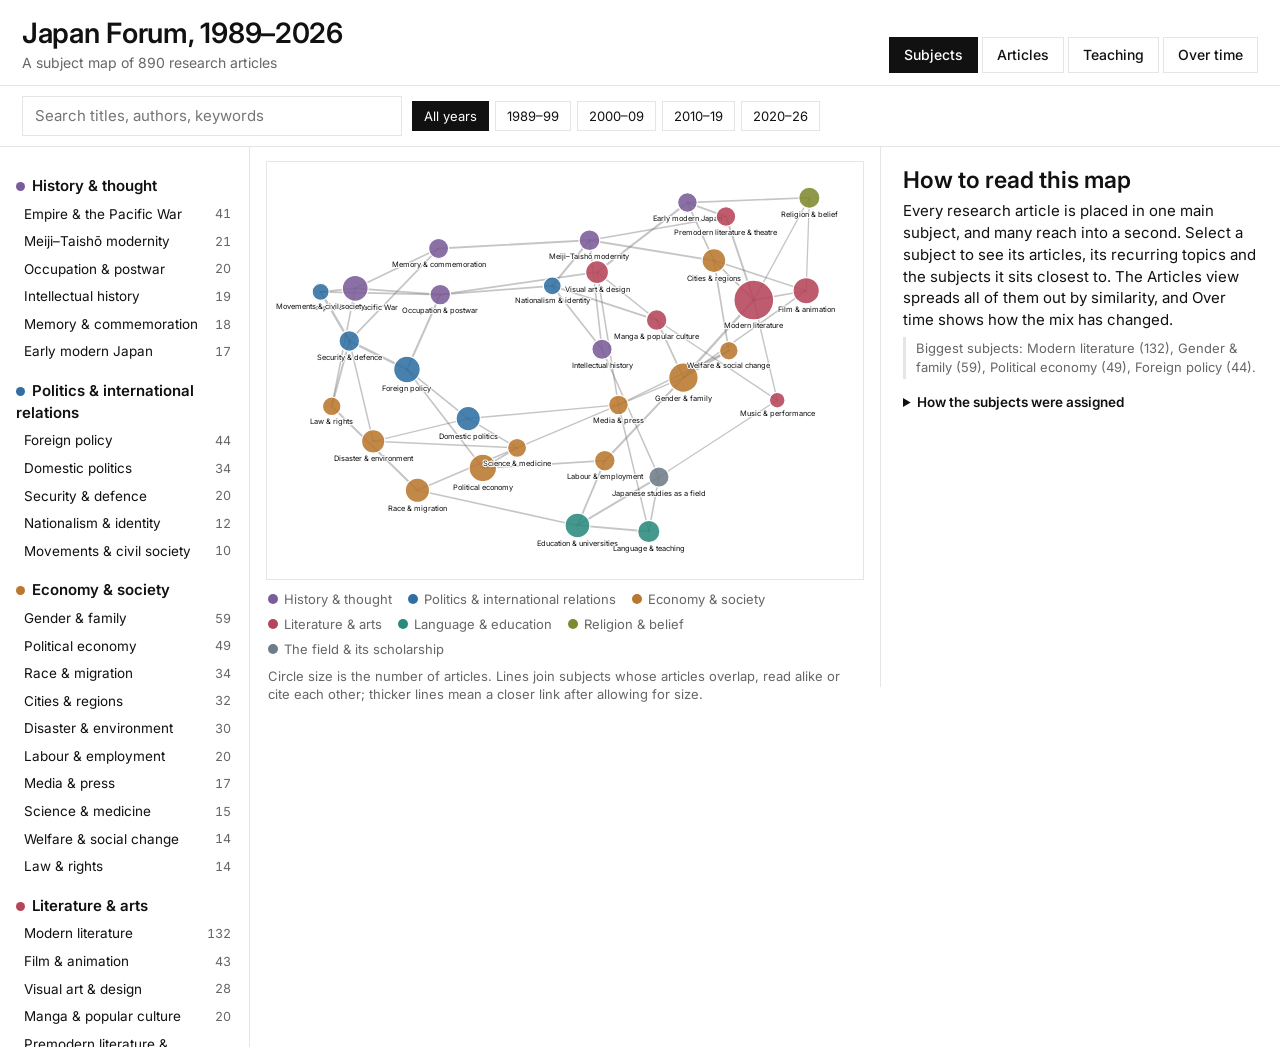
==== commit 3eea7afe: "Update Japan Forum subject map to version 2 with teaching sets New export adds a Teaching tab: six r" ====
--- a/tools/japan-forum-subject-map/app/index.html
+++ b/tools/japan-forum-subject-map/app/index.html
@@ -97,6 +97,39 @@
 .stack .bar i{display:block;height:100%}
 .stagebox{background:var(--panel);border:1px solid var(--line);border-radius:0;padding:16px 18px}
 .stagebox h3{font-family:var(--serif);font-size:18px;margin:0 0 4px}
+
+.bgrid{display:grid;grid-template-columns:repeat(auto-fill,minmax(290px,1fr));gap:12px}
+.bcard{display:block;width:100%;background:var(--panel);border:1px solid var(--line);border-radius:0;padding:16px 18px}
+.bcard:hover{border-color:var(--ink)}
+.bcard h3{font-family:var(--serif);font-size:18px;line-height:1.25;margin:0 0 4px;font-weight:600}
+.bcard .meta{font-size:12.5px;color:var(--muted);margin-bottom:8px}
+.bcard p{margin:0 0 10px;font-size:14px}
+.bcard .subs{display:flex;flex-wrap:wrap;gap:4px 12px;font-size:12.5px;color:var(--muted)}
+.bcard .subs span{display:inline-flex;align-items:center;gap:5px}
+.bcard .subs i{width:8px;height:8px;border-radius:50%;display:inline-block}
+.bdetail{background:var(--panel);border:1px solid var(--line);border-radius:0;padding:20px 24px 26px;max-width:860px}
+.bdetail h2{font-family:var(--serif);font-size:26px;line-height:1.2;margin:6px 0 4px;font-weight:600}
+.bdetail h3{font-size:14px;margin:22px 0 8px;font-weight:600}
+.bdetail p{margin:6px 0}
+.bdetail .meta{color:var(--muted);font-size:13.5px}
+.bdetail .back{color:var(--muted);font-size:13px}
+ol.reads{list-style:none;margin:0;padding:0;counter-reset:rd}
+ol.reads>li{counter-increment:rd;display:grid;grid-template-columns:30px 1fr;gap:4px 10px;padding:12px 0;border-top:1px solid var(--line)}
+ol.reads>li:first-child{border-top:0}
+ol.reads>li::before{content:counter(rd);font-family:var(--serif);font-size:20px;color:var(--muted);line-height:1.2;text-align:right}
+.rd .role{display:inline-block;font-size:12px;padding:1px 9px;border-radius:0;background:var(--soft);margin-right:6px}
+.rd .t{font-family:var(--serif);font-size:16.5px;line-height:1.3;display:block;margin-top:3px}
+.rd .m{font-size:12.5px;color:var(--muted);margin-top:2px}
+.rd .g{margin-top:5px;font-size:14px}
+.qgroup h4{margin:14px 0 4px;font-size:13.5px;color:var(--muted);font-weight:600}
+.qgroup ul{margin:0;padding-left:20px}
+.qgroup li{margin:6px 0;max-width:68ch}
+.draft{border:1px dashed var(--line);border-radius:0;padding:8px 12px;font-size:13px;color:var(--muted);margin:14px 0}
+.actions{display:flex;gap:10px;flex-wrap:wrap;margin-top:16px;align-items:center}
+.btn{padding:7px 14px;border-radius:0;border:1px solid var(--ink);font-weight:500;font-size:14px;background:var(--panel)}
+.btn:hover{background:var(--ink);color:var(--panel)}
+textarea.reflist{width:100%;min-height:150px;margin-top:10px;font:13px/1.45 var(--sans);padding:10px;border:1px solid var(--line);border-radius:0;background:var(--bg);color:var(--ink)}
+.inb button{display:block;padding:4px 0;text-decoration:underline;text-decoration-color:var(--line);text-underline-offset:3px;text-align:left;font-size:13.5px}
 @media (max-width:1180px){
   .layout{grid-template-columns:minmax(0,1fr) 380px}
   .rail{display:none}
@@ -121,6 +154,7 @@
   <div class="tabs" role="tablist" aria-label="View">
     <button role="tab" data-view="network" aria-selected="true">Subjects</button>
     <button role="tab" data-view="articles" aria-selected="false">Articles</button>
+    <button role="tab" data-view="teaching" aria-selected="false">Teaching</button>
     <button role="tab" data-view="time" aria-selected="false">Over time</button>
   </div>
 </header>
@@ -136,10 +170,12 @@
 </div>
 <div class="tip" id="tip"></div>
 <script>
-const D = {"subjects":[{"name":"Early modern Japan","label":"Early modern Japan","dom":0,"n":17,"per":[5,5,5,2],"kw":[["early meiji period",2],["material culture",2],["bakumatsu period",2],["19th-century japan",2],["heian period",2]],"x":0.7459,"y":0.0,"links":[{"b":22,"w":0.00874,"co":7,"tx":17,"ci":0,"ex":[340,757,823,359]},{"b":18,"w":0.00626,"co":5,"tx":5,"ci":0,"ex":[621,690,247,359]},{"b":16,"w":0.00493,"co":5,"tx":9,"ci":0,"ex":[498,757,690,787]},{"b":5,"w":0.00436,"co":2,"tx":9,"ci":0,"ex":[436,543,688,204]},{"b":24,"w":0.0043,"co":3,"tx":11,"ci":0,"ex":[331,237,404,500]},{"b":1,"w":0.00426,"co":2,"tx":7,"ci":1,"ex":[49,37,538,421]},{"b":13,"w":0.00293,"co":1,"tx":5,"ci":0,"ex":[148,687,437,568]},{"b":14,"w":0.00274,"co":2,"tx":5,"ci":0,"ex":[90,688,690,498]}],"reach":[621,49,500,690]},{"name":"Meiji–Taishō modernity & the nation","label":"Meiji–Taishō modernity","dom":0,"n":21,"per":[6,4,8,3],"kw":[["meiji restoration",3],["world history",2],["meiji modernization",2],["emperor system",2],["nationalism",3],["imperialism",2],["gender",2],["japanese literature",2]],"x":0.5467,"y":0.1161,"links":[{"b":25,"w":0.00845,"co":4,"tx":9,"ci":2,"ex":[389,658,512,215]},{"b":5,"w":0.00659,"co":4,"tx":9,"ci":1,"ex":[258,436,230,391]},{"b":16,"w":0.0062,"co":7,"tx":6,"ci":2,"ex":[538,764,576,310]},{"b":17,"w":0.00452,"co":7,"tx":19,"ci":2,"ex":[707,715,809,576]},{"b":0,"w":0.00426,"co":2,"tx":7,"ci":1,"ex":[49,37,538,421]},{"b":2,"w":0.00426,"co":4,"tx":3,"ci":1,"ex":[797,178,46,794]},{"b":13,"w":0.00405,"co":3,"tx":4,"ci":0,"ex":[267,687,45,814]},{"b":18,"w":0.00403,"co":3,"tx":6,"ci":1,"ex":[403,590,357,18]}],"reach":[698,707,797,576]},{"name":"Intellectual history & philosophy","label":"Intellectual history","dom":0,"n":19,"per":[1,8,6,4],"kw":[["japanese philosophy",5],["japanese intellectual history",3],["kyoto school",2],["waseda university",2],["japanese intellectuals",2],["ideology",2],["modernity",3],["nationalism",2]],"x":0.5722,"y":0.4664,"links":[{"b":25,"w":0.00494,"co":3,"tx":5,"ci":1,"ex":[794,435,328,821]},{"b":1,"w":0.00426,"co":4,"tx":3,"ci":1,"ex":[797,178,46,794]},{"b":29,"w":0.00425,"co":2,"tx":10,"ci":0,"ex":[675,790,825,794]},{"b":9,"w":0.00253,"co":1,"tx":7,"ci":0,"ex":[42,760,704,856]},{"b":23,"w":0.00225,"co":3,"tx":2,"ci":0,"ex":[790,760,600,299]},{"b":4,"w":0.00221,"co":2,"tx":3,"ci":0,"ex":[760,315,442,417]},{"b":0,"w":0.00186,"co":2,"tx":3,"ci":0,"ex":[331,515,790,688]},{"b":6,"w":0.00181,"co":2,"tx":5,"ci":0,"ex":[435,870,119,136]}],"reach":[790,760,315,328]},{"name":"Empire, colonialism & the Pacific War","label":"Empire & the Pacific War","dom":0,"n":41,"per":[15,4,12,10],"kw":[["japanese imperialism",8],["japanese colonial rule",6],["japanese militarism",4],["indian independence movement",3],["manchuria",3],["japanese empire",4],["colonial korea",3],["pacific war",4]],"x":0.066,"y":0.237,"links":[{"b":4,"w":0.00598,"co":7,"tx":8,"ci":1,"ex":[206,710,879,843]},{"b":9,"w":0.00582,"co":3,"tx":9,"ci":0,"ex":[585,480,686,451]},{"b":5,"w":0.00466,"co":5,"tx":9,"ci":0,"ex":[36,653,234,434]},{"b":17,"w":0.00462,"co":15,"tx":28,"ci":0,"ex":[705,881,783,845]},{"b":7,"w":0.00437,"co":5,"tx":18,"ci":0,"ex":[416,17,284,483]},{"b":26,"w":0.00397,"co":4,"tx":8,"ci":0,"ex":[307,159,414,744]},{"b":23,"w":0.00379,"co":2,"tx":16,"ci":1,"ex":[663,211,444,125]},{"b":1,"w":0.0035,"co":3,"tx":8,"ci":0,"ex":[653,633,140,698]}],"reach":[653,839,686,837]},{"name":"Occupation & the postwar settlement","label":"Occupation & postwar","dom":0,"n":20,"per":[4,5,2,9],"kw":[["allied occupation of japan",10],["san francisco peace treaty",3],["post-war occupation of japan",2],["anglo-japanese relations",4],["us-japan relations",3],["anglo-american relations",2],["korean war",2],["hiroshima",2]],"x":0.2433,"y":0.2991,"links":[{"b":7,"w":0.0091,"co":8,"tx":17,"ci":0,"ex":[499,788,447,695]},{"b":9,"w":0.00669,"co":1,"tx":9,"ci":0,"ex":[810,702,879,861]},{"b":3,"w":0.00598,"co":7,"tx":8,"ci":1,"ex":[206,710,879,843]},{"b":25,"w":0.00593,"co":5,"tx":4,"ci":1,"ex":[512,821,478,34]},{"b":22,"w":0.00514,"co":5,"tx":9,"ci":0,"ex":[879,278,842,292]},{"b":13,"w":0.00394,"co":2,"tx":5,"ci":0,"ex":[437,133,689,479]},{"b":8,"w":0.00246,"co":1,"tx":5,"ci":1,"ex":[246,642,878,777]},{"b":6,"w":0.00238,"co":3,"tx":0,"ci":1,"ex":[162,192,281]}],"reach":[206,879,583,447]},{"name":"Memory, trauma & commemoration","label":"Memory & commemoration","dom":0,"n":18,"per":[1,2,11,4],"kw":[["collective memory",6],["contested memory",3],["memory politics",3],["historic sites",2],["historical memory",3],["atomic bombing",2],["hiroshima",2],["memory",2]],"x":0.2441,"y":0.1626,"links":[{"b":1,"w":0.00659,"co":4,"tx":9,"ci":1,"ex":[258,436,230,391]},{"b":8,"w":0.00525,"co":2,"tx":9,"ci":1,"ex":[174,172,135,838]},{"b":3,"w":0.00466,"co":5,"tx":9,"ci":0,"ex":[36,653,234,434]},{"b":0,"w":0.00436,"co":2,"tx":9,"ci":0,"ex":[436,543,688,204]},{"b":19,"w":0.0029,"co":2,"tx":6,"ci":1,"ex":[683,185,230,79]},{"b":12,"w":0.00232,"co":1,"tx":10,"ci":1,"ex":[100,304,838,826]},{"b":7,"w":0.00226,"co":1,"tx":3,"ci":2,"ex":[348,865,304]},{"b":4,"w":0.002,"co":1,"tx":0,"ci":1,"ex":[234]}],"reach":[436,36,234,230]},{"name":"Domestic politics & parties","label":"Domestic politics","dom":1,"n":34,"per":[10,8,14,2],"kw":[["liberal democratic party",13],["democratic party of japan",7],["party politics",3],["liberal democratic party of japan",3],["electoral reform",3],["factionalism",3],["voting behavior",2],["one-party dominance",2]],"x":0.3,"y":0.6425,"links":[{"b":7,"w":0.00413,"co":6,"tx":10,"ci":0,"ex":[680,25,345,613]},{"b":27,"w":0.00333,"co":2,"tx":6,"ci":0,"ex":[92,149,638,889]},{"b":28,"w":0.00303,"co":1,"tx":6,"ci":1,"ex":[692,33,23,171]},{"b":16,"w":0.00244,"co":3,"tx":7,"ci":0,"ex":[149,160,232,696]},{"b":4,"w":0.00238,"co":3,"tx":0,"ci":1,"ex":[162,192,281]},{"b":15,"w":0.00238,"co":2,"tx":2,"ci":2,"ex":[407,493,171,68]},{"b":20,"w":0.00228,"co":1,"tx":7,"ci":0,"ex":[578,176,855,87]},{"b":2,"w":0.00181,"co":2,"tx":5,"ci":0,"ex":[435,870,119,136]}],"reach":[149,578,160,162]},{"name":"Foreign policy & diplomacy","label":"Foreign policy","dom":1,"n":44,"per":[12,9,20,3],"kw":[["japanese foreign policy",19],["japan-china relations",6],["eu-japan relations",4],["japanese-russian relations",4],["international relations",4],["anglo-japanese relations",6],["g7 countries",3],["alliance building",3]],"x":0.1792,"y":0.5205,"links":[{"b":8,"w":0.01342,"co":10,"tx":28,"ci":4,"ex":[335,266,467,203]},{"b":4,"w":0.0091,"co":8,"tx":17,"ci":0,"ex":[499,788,447,695]},{"b":10,"w":0.00478,"co":8,"tx":13,"ci":0,"ex":[309,615,222,775]},{"b":3,"w":0.00437,"co":5,"tx":18,"ci":0,"ex":[416,17,284,483]},{"b":6,"w":0.00413,"co":6,"tx":10,"ci":0,"ex":[680,25,345,613]},{"b":29,"w":0.0041,"co":5,"tx":9,"ci":0,"ex":[701,416,630,677]},{"b":25,"w":0.00333,"co":2,"tx":8,"ci":0,"ex":[20,4,156,62]},{"b":1,"w":0.00299,"co":3,"tx":10,"ci":0,"ex":[469,310,213,431]}],"reach":[335,17,671,416]},{"name":"Security & defence","label":"Security & defence","dom":1,"n":20,"per":[3,4,8,5],"kw":[["human security",6],["us-japan alliance",5],["security policy",3],["pacifism",3],["japanese constitution",2],["constitutional reform",2],["humanitarianism",2],["united states navy",2]],"x":0.0546,"y":0.4361,"links":[{"b":7,"w":0.01342,"co":10,"tx":28,"ci":4,"ex":[335,266,467,203]},{"b":9,"w":0.01329,"co":2,"tx":5,"ci":1,"ex":[117,166,313,157]},{"b":26,"w":0.00807,"co":2,"tx":9,"ci":1,"ex":[263,313,665,642]},{"b":5,"w":0.00525,"co":2,"tx":9,"ci":1,"ex":[174,172,135,838]},{"b":15,"w":0.00372,"co":0,"tx":2,"ci":4,"ex":[339,182]},{"b":4,"w":0.00246,"co":1,"tx":5,"ci":1,"ex":[246,642,878,777]},{"b":3,"w":0.00197,"co":1,"tx":10,"ci":0,"ex":[217,693,246,597]},{"b":16,"w":0.00179,"co":2,"tx":1,"ci":0,"ex":[832,174,771]}],"reach":[832,246,174,313]},{"name":"Social movements & civil society","label":"Movements & civil society","dom":1,"n":10,"per":[2,3,2,3],"kw":[["japanese ngos",2],["non-governmental organizations",2],["civil society",2],["human security",2]],"x":0.0,"y":0.3347,"links":[{"b":8,"w":0.01329,"co":2,"tx":5,"ci":1,"ex":[117,166,313,157]},{"b":4,"w":0.00669,"co":1,"tx":9,"ci":0,"ex":[810,702,879,861]},{"b":3,"w":0.00582,"co":3,"tx":9,"ci":0,"ex":[585,480,686,451]},{"b":23,"w":0.00383,"co":3,"tx":5,"ci":0,"ex":[704,326,362,480]},{"b":7,"w":0.0028,"co":1,"tx":7,"ci":1,"ex":[269,266,480,335]},{"b":2,"w":0.00253,"co":1,"tx":7,"ci":0,"ex":[42,760,704,856]},{"b":12,"w":0.00209,"co":1,"tx":5,"ci":1,"ex":[871,300,64,24]},{"b":10,"w":0.0018,"co":3,"tx":1,"ci":0,"ex":[275,227,103]}],"reach":[810,117,166,585]},{"name":"Political economy & industry","label":"Political economy","dom":2,"n":49,"per":[20,10,16,3],"kw":[["industrial policy",6],["industrialization",5],["japanese economic history",4],["abenomics",3],["corporate governance",3],["japanese economy",4],["institutional change",3],["japanese economic policy",2]],"x":0.3298,"y":0.847,"links":[{"b":11,"w":0.00568,"co":8,"tx":7,"ci":2,"ex":[78,223,554,552]},{"b":28,"w":0.00539,"co":2,"tx":15,"ci":0,"ex":[681,614,692,450]},{"b":7,"w":0.00478,"co":8,"tx":13,"ci":0,"ex":[309,615,222,775]},{"b":26,"w":0.00383,"co":2,"tx":8,"ci":0,"ex":[620,535,556,333]},{"b":23,"w":0.00289,"co":5,"tx":11,"ci":0,"ex":[426,147,309,53]},{"b":1,"w":0.00252,"co":4,"tx":7,"ci":0,"ex":[398,96,103,306]},{"b":16,"w":0.0023,"co":3,"tx":11,"ci":1,"ex":[670,681,161,730]},{"b":19,"w":0.00222,"co":3,"tx":5,"ci":1,"ex":[774,669,77,175]}],"reach":[309,681,275,103]},{"name":"Labour, employment & precarity","label":"Labour & employment","dom":2,"n":20,"per":[9,3,4,4],"kw":[["trade unions",4],["women's employment",5],["labor market",4],["non-regular employment",3],["labor law",2],["gender and work",2],["employment",2],["job creation",2]],"x":0.5779,"y":0.7658,"links":[{"b":12,"w":0.00918,"co":11,"tx":13,"ci":3,"ex":[132,560,353,324]},{"b":23,"w":0.00625,"co":4,"tx":5,"ci":3,"ex":[546,495,274,31]},{"b":10,"w":0.00568,"co":8,"tx":7,"ci":2,"ex":[78,223,554,552]},{"b":14,"w":0.00299,"co":4,"tx":4,"ci":0,"ex":[297,260,833,268]},{"b":17,"w":0.00164,"co":3,"tx":5,"ci":1,"ex":[196,848,715,265]},{"b":9,"w":0.0015,"co":1,"tx":2,"ci":0,"ex":[810,341]},{"b":3,"w":0.00139,"co":2,"tx":0,"ci":0,"ex":[563,686]},{"b":6,"w":0.00134,"co":2,"tx":2,"ci":0,"ex":[168,78,547]}],"reach":[546,132,560,78]},{"name":"Gender, family & sexuality","label":"Gender & family","dom":2,"n":59,"per":[9,15,15,20],"kw":[["gender roles",7],["motherhood",5],["japanese women",6],["femininity",5],["sexuality",4],["gender and sexuality",3],["japanese women writers",4],["domesticity",2]],"x":0.7377,"y":0.5622,"links":[{"b":17,"w":0.01133,"co":26,"tx":62,"ci":7,"ex":[746,706,803,209]},{"b":11,"w":0.00918,"co":11,"tx":13,"ci":3,"ex":[132,560,353,324]},{"b":13,"w":0.00611,"co":6,"tx":11,"ci":2,"ex":[384,814,860,800]},{"b":20,"w":0.0056,"co":4,"tx":11,"ci":4,"ex":[9,105,866,609]},{"b":28,"w":0.00408,"co":4,"tx":10,"ci":1,"ex":[386,83,116,365]},{"b":19,"w":0.0035,"co":6,"tx":13,"ci":2,"ex":[694,44,674,95]},{"b":26,"w":0.00324,"co":4,"tx":8,"ci":0,"ex":[831,314,394,186]},{"b":14,"w":0.00313,"co":5,"tx":11,"ci":0,"ex":[32,260,418,872]}],"reach":[438,195,706,83]},{"name":"Welfare, youth, ageing & social change","label":"Welfare & social change","dom":2,"n":14,"per":[2,1,5,6],"kw":[["mortality rates",2],["fertility decline",2],["population policy",2],["statecraft",2]],"x":0.8301,"y":0.4541,"links":[{"b":12,"w":0.00611,"co":6,"tx":11,"ci":2,"ex":[384,814,860,800]},{"b":16,"w":0.0054,"co":5,"tx":6,"ci":0,"ex":[568,814,687,491]},{"b":27,"w":0.0041,"co":1,"tx":1,"ci":2,"ex":[804,406]},{"b":1,"w":0.00405,"co":3,"tx":4,"ci":0,"ex":[267,687,45,814]},{"b":4,"w":0.00394,"co":2,"tx":5,"ci":0,"ex":[437,133,689,479]},{"b":0,"w":0.00293,"co":1,"tx":5,"ci":0,"ex":[148,687,437,568]},{"b":25,"w":0.00213,"co":0,"tx":2,"ci":1,"ex":[361,270]},{"b":28,"w":0.00204,"co":1,"tx":5,"ci":0,"ex":[23,437,386,687]}],"reach":[687,814,568,267]},{"name":"Race, ethnicity, minorities & migration","label":"Race & migration","dom":2,"n":34,"per":[7,3,11,13],"kw":[["ainu",5],["ethnic minorities",4],["buraku liberation league",4],["multiculturalism",3],["racial representation",2],["immigrant integration",2],["korean diaspora in japan",2],["immigration and crime",2]],"x":0.1968,"y":0.8781,"links":[{"b":26,"w":0.00783,"co":9,"tx":5,"ci":0,"ex":[248,873,297,122]},{"b":28,"w":0.00388,"co":2,"tx":5,"ci":1,"ex":[5,781,259,23]},{"b":23,"w":0.00385,"co":5,"tx":12,"ci":0,"ex":[872,833,877,112]},{"b":25,"w":0.00375,"co":5,"tx":3,"ci":0,"ex":[216,14,805,361]},{"b":12,"w":0.00313,"co":5,"tx":11,"ci":0,"ex":[32,260,418,872]},{"b":11,"w":0.00299,"co":4,"tx":4,"ci":0,"ex":[297,260,833,268]},{"b":3,"w":0.0028,"co":5,"tx":7,"ci":0,"ex":[743,255,140,239]},{"b":0,"w":0.00274,"co":2,"tx":5,"ci":0,"ex":[90,688,690,498]}],"reach":[872,248,877,260]},{"name":"Disaster, nuclear power & environment","label":"Disaster & environment","dom":2,"n":30,"per":[2,3,15,10],"kw":[["fukushima daiichi nuclear accident",14],["great east japan earthquake",9],["disaster recovery",6],["2011 tohoku earthquake and tsunami",5],["tsunami",4],["disaster response",3],["livelihoods",3],["human-nature relationship",3]],"x":0.1069,"y":0.7333,"links":[{"b":8,"w":0.00372,"co":0,"tx":2,"ci":4,"ex":[339,182]},{"b":28,"w":0.00307,"co":1,"tx":1,"ci":2,"ex":[180,880]},{"b":6,"w":0.00238,"co":2,"tx":2,"ci":2,"ex":[407,493,171,68]},{"b":27,"w":0.00234,"co":1,"tx":5,"ci":1,"ex":[889,369,182,836]},{"b":17,"w":0.0023,"co":5,"tx":9,"ci":0,"ex":[425,364,415,387]},{"b":7,"w":0.00175,"co":1,"tx":5,"ci":1,"ex":[335,156,749,502]},{"b":16,"w":0.00168,"co":3,"tx":7,"ci":0,"ex":[57,696,283,19]},{"b":9,"w":0.00143,"co":1,"tx":2,"ci":0,"ex":[182,117,68]}],"reach":[182,180,726,138]},{"name":"Cities, space & regions","label":"Cities & regions","dom":2,"n":32,"per":[7,6,15,4],"kw":[["tokyo",12],["yamanote line",6],["urban space",5],["shibuya",3],["ikebukuro",2],["urban identity",2],["urban planning",2],["sumida river",2]],"x":0.7997,"y":0.1939,"links":[{"b":1,"w":0.0062,"co":7,"tx":6,"ci":2,"ex":[538,764,576,310]},{"b":17,"w":0.00582,"co":11,"tx":20,"ci":2,"ex":[379,520,448,802]},{"b":13,"w":0.0054,"co":5,"tx":6,"ci":0,"ex":[568,814,687,491]},{"b":0,"w":0.00493,"co":5,"tx":9,"ci":0,"ex":[498,757,690,787]},{"b":19,"w":0.00398,"co":5,"tx":8,"ci":1,"ex":[529,730,80,236]},{"b":28,"w":0.00367,"co":4,"tx":2,"ci":0,"ex":[561,473,214,259]},{"b":22,"w":0.00352,"co":4,"tx":5,"ci":1,"ex":[243,605,818,26]},{"b":6,"w":0.00244,"co":3,"tx":7,"ci":0,"ex":[149,160,232,696]}],"reach":[561,243,682,120]},{"name":"Modern & contemporary literature","label":"Modern literature","dom":3,"n":132,"per":[14,30,60,28],"kw":[["japanese literature",35],["haruki murakami",13],["modern japanese literature",11],["kawabata yasunari",9],["natsume soseki",8],["detective fiction",8],["literary theory",7],["modernism",6]],"x":0.8699,"y":0.3224,"links":[{"b":12,"w":0.01133,"co":26,"tx":62,"ci":7,"ex":[746,706,803,209]},{"b":18,"w":0.00793,"co":11,"tx":19,"ci":3,"ex":[824,441,864,249]},{"b":16,"w":0.00582,"co":11,"tx":20,"ci":2,"ex":[379,520,448,802]},{"b":3,"w":0.00462,"co":15,"tx":28,"ci":0,"ex":[705,881,783,845]},{"b":1,"w":0.00452,"co":7,"tx":19,"ci":2,"ex":[707,715,809,576]},{"b":19,"w":0.0041,"co":9,"tx":18,"ci":4,"ex":[580,736,170,796]},{"b":22,"w":0.00314,"co":5,"tx":23,"ci":0,"ex":[30,798,503,392]},{"b":21,"w":0.00276,"co":3,"tx":7,"ci":0,"ex":[474,741,364,733]}],"reach":[379,803,520,474]},{"name":"Premodern literature & theatre","label":"Premodern literature & theatre","dom":3,"n":17,"per":[3,5,6,3],"kw":[["noh theatre",3],["muromachi period",2],["japanese theater history",2],["kensho",2],["fujiwara no shunzei",2],["rakugo",2],["zeami",2],["waka poetry",2]],"x":0.8181,"y":0.0925,"links":[{"b":17,"w":0.00793,"co":11,"tx":19,"ci":3,"ex":[824,441,864,249]},{"b":0,"w":0.00626,"co":5,"tx":5,"ci":0,"ex":[621,690,247,359]},{"b":1,"w":0.00403,"co":3,"tx":6,"ci":1,"ex":[403,590,357,18]},{"b":19,"w":0.00322,"co":4,"tx":8,"ci":0,"ex":[463,545,523,669]},{"b":21,"w":0.00205,"co":2,"tx":0,"ci":0,"ex":[526,411]},{"b":24,"w":0.00191,"co":1,"tx":6,"ci":0,"ex":[411,769,237,518]},{"b":12,"w":0.00187,"co":2,"tx":8,"ci":0,"ex":[441,294,52,769]},{"b":16,"w":0.00187,"co":3,"tx":2,"ci":0,"ex":[526,682,787]}],"reach":[441,403,824,411]},{"name":"Film & animation","label":"Film & animation","dom":3,"n":43,"per":[4,15,9,15],"kw":[["japanese cinema",14],["akira kurosawa",5],["japanese film history",4],["hayao miyazaki",4],["new media",3],["film censorship",3],["japanese anime",3],["film adaptation",3]],"x":0.9983,"y":0.2876,"links":[{"b":17,"w":0.0041,"co":9,"tx":18,"ci":4,"ex":[580,736,170,796]},{"b":16,"w":0.00398,"co":5,"tx":8,"ci":1,"ex":[529,730,80,236]},{"b":12,"w":0.0035,"co":6,"tx":13,"ci":2,"ex":[694,44,674,95]},{"b":18,"w":0.00322,"co":4,"tx":8,"ci":0,"ex":[463,545,523,669]},{"b":5,"w":0.0029,"co":2,"tx":6,"ci":1,"ex":[683,185,230,79]},{"b":20,"w":0.00283,"co":1,"tx":8,"ci":1,"ex":[59,80,21,79]},{"b":10,"w":0.00222,"co":3,"tx":5,"ci":1,"ex":[774,669,77,175]},{"b":24,"w":0.00197,"co":1,"tx":4,"ci":1,"ex":[853,79,10,80]}],"reach":[774,463,170,669]},{"name":"Manga, popular culture & fandom","label":"Manga & popular culture","dom":3,"n":20,"per":[2,2,12,4],"kw":[["japanese popular culture",8],["manga",5],["cuteness",3],["kawaii",2],["transnational cultural flows",2],["otaku culture",2],["shōjo",2],["consumerism",2]],"x":0.6834,"y":0.3624,"links":[{"b":25,"w":0.0067,"co":1,"tx":8,"ci":2,"ex":[20,242,21,87]},{"b":12,"w":0.0056,"co":4,"tx":11,"ci":4,"ex":[9,105,866,609]},{"b":22,"w":0.003,"co":2,"tx":7,"ci":0,"ex":[59,130,6,0]},{"b":19,"w":0.00283,"co":1,"tx":8,"ci":1,"ex":[59,80,21,79]},{"b":21,"w":0.00254,"co":2,"tx":1,"ci":0,"ex":[87,311]},{"b":6,"w":0.00228,"co":1,"tx":7,"ci":0,"ex":[578,176,855,87]},{"b":28,"w":0.00228,"co":1,"tx":3,"ci":0,"ex":[397,386,176,137]},{"b":17,"w":0.00217,"co":1,"tx":14,"ci":2,"ex":[551,110,209,9]}],"reach":[59,432,397,9]},{"name":"Music & performance","label":"Music & performance","dom":3,"n":7,"per":[0,2,4,1],"kw":[],"x":0.9285,"y":0.6115,"links":[{"b":17,"w":0.00276,"co":3,"tx":7,"ci":0,"ex":[474,741,364,733]},{"b":20,"w":0.00254,"co":2,"tx":1,"ci":0,"ex":[87,311]},{"b":29,"w":0.0021,"co":1,"tx":2,"ci":0,"ex":[350,733]},{"b":18,"w":0.00205,"co":2,"tx":0,"ci":0,"ex":[526,411]},{"b":23,"w":0.0015,"co":0,"tx":5,"ci":0,"ex":[770,208,325,43]},{"b":27,"w":0.00143,"co":1,"tx":0,"ci":0,"ex":[740]},{"b":16,"w":0.00115,"co":1,"tx":0,"ci":0,"ex":[311]},{"b":1,"w":0.00076,"co":0,"tx":2,"ci":0,"ex":[876,538]}],"reach":[311,741]},{"name":"Visual art, design & material culture","label":"Visual art & design","dom":3,"n":28,"per":[6,4,11,7],"kw":[["visual culture",3],["japanese art",3],["symbolism",2],["japanese decorative arts",2],["iconography",2],["woodblock prints",2],["national identity",2]],"x":0.5621,"y":0.2156,"links":[{"b":0,"w":0.00874,"co":7,"tx":17,"ci":0,"ex":[340,757,823,359]},{"b":4,"w":0.00514,"co":5,"tx":9,"ci":0,"ex":[879,278,842,292]},{"b":27,"w":0.00381,"co":3,"tx":6,"ci":0,"ex":[141,406,92,657]},{"b":29,"w":0.00373,"co":2,"tx":9,"ci":0,"ex":[657,668,629,722]},{"b":16,"w":0.00352,"co":4,"tx":5,"ci":1,"ex":[243,605,818,26]},{"b":1,"w":0.00328,"co":4,"tx":6,"ci":0,"ex":[685,334,29,279]},{"b":17,"w":0.00314,"co":5,"tx":23,"ci":0,"ex":[30,798,503,392]},{"b":3,"w":0.00304,"co":5,"tx":7,"ci":0,"ex":[589,839,840,835]}],"reach":[798,685,30,657]},{"name":"Education & universities","label":"Education & universities","dom":4,"n":36,"per":[6,6,12,12],"kw":[["internationalization of higher education",6],["educational reform",6],["japanese education",5],["japanese universities",5],["higher education policy",4],["graduate recruitment",3],["international student mobility",2],["higher education reform",2]],"x":0.5115,"y":0.982,"links":[{"b":29,"w":0.0083,"co":7,"tx":11,"ci":1,"ex":[825,722,218,678]},{"b":30,"w":0.0064,"co":7,"tx":14,"ci":0,"ex":[632,56,643,829]},{"b":11,"w":0.00625,"co":4,"tx":5,"ci":3,"ex":[546,495,274,31]},{"b":14,"w":0.00385,"co":5,"tx":12,"ci":0,"ex":[872,833,877,112]},{"b":9,"w":0.00383,"co":3,"tx":5,"ci":0,"ex":[704,326,362,480]},{"b":3,"w":0.00379,"co":2,"tx":16,"ci":1,"ex":[663,211,444,125]},{"b":25,"w":0.00373,"co":2,"tx":2,"ci":2,"ex":[299,261,512]},{"b":10,"w":0.00289,"co":5,"tx":11,"ci":0,"ex":[426,147,309,53]}],"reach":[632,362,131,602]},{"name":"Religion, ritual & belief","label":"Religion & belief","dom":5,"n":22,"per":[7,3,10,2],"kw":[["japanese religion",3],["shinto",3],["selfhood",2],["religious revival",2],["persecution of christians",2],["buddhism",2],["kyushu",2],["japaneseness",2]],"x":1.0,"y":0.0126,"links":[{"b":0,"w":0.0043,"co":3,"tx":11,"ci":0,"ex":[331,237,404,500]},{"b":17,"w":0.00247,"co":6,"tx":11,"ci":0,"ex":[13,351,625,717]},{"b":19,"w":0.00197,"co":1,"tx":4,"ci":1,"ex":[853,79,10,80]},{"b":18,"w":0.00191,"co":1,"tx":6,"ci":0,"ex":[411,769,237,518]},{"b":5,"w":0.0019,"co":0,"tx":5,"ci":1,"ex":[230,10,199,305]},{"b":2,"w":0.00171,"co":2,"tx":4,"ci":0,"ex":[315,888,329,317]},{"b":27,"w":0.00168,"co":0,"tx":3,"ci":1,"ex":[591,201,811]},{"b":25,"w":0.00117,"co":1,"tx":0,"ci":0,"ex":[372]}],"reach":[372,305,714,237]},{"name":"Nationalism & national identity","label":"Nationalism & identity","dom":1,"n":12,"per":[1,3,5,3],"kw":[["civic nationalism",2],["japanese nationalism",3],["nationalism",3],["ethnic nationalism",2],["cold war",2],["national identity",2]],"x":0.471,"y":0.3128,"links":[{"b":1,"w":0.00845,"co":4,"tx":9,"ci":2,"ex":[389,658,512,215]},{"b":20,"w":0.0067,"co":1,"tx":8,"ci":2,"ex":[20,242,21,87]},{"b":4,"w":0.00593,"co":5,"tx":4,"ci":1,"ex":[512,821,478,34]},{"b":2,"w":0.00494,"co":3,"tx":5,"ci":1,"ex":[794,435,328,821]},{"b":14,"w":0.00375,"co":5,"tx":3,"ci":0,"ex":[216,14,805,361]},{"b":23,"w":0.00373,"co":2,"tx":2,"ci":2,"ex":[299,261,512]},{"b":7,"w":0.00333,"co":2,"tx":8,"ci":0,"ex":[20,4,156,62]},{"b":22,"w":0.00253,"co":2,"tx":6,"ci":0,"ex":[443,685,821,278]}],"reach":[20,512,821,361]},{"name":"Law, rights & criminal justice","label":"Law & rights","dom":2,"n":14,"per":[4,3,6,1],"kw":[["war crimes prosecution",2],["nuremberg trials",2],["criminal justice",2],["children's rights",2]],"x":0.0226,"y":0.6296,"links":[{"b":8,"w":0.00807,"co":2,"tx":9,"ci":1,"ex":[263,313,665,642]},{"b":14,"w":0.00783,"co":9,"tx":5,"ci":0,"ex":[248,873,297,122]},{"b":3,"w":0.00397,"co":4,"tx":8,"ci":0,"ex":[307,159,414,744]},{"b":10,"w":0.00383,"co":2,"tx":8,"ci":0,"ex":[620,535,556,333]},{"b":12,"w":0.00324,"co":4,"tx":8,"ci":0,"ex":[831,314,394,186]},{"b":28,"w":0.00299,"co":2,"tx":3,"ci":0,"ex":[159,307,287,620]},{"b":23,"w":0.00253,"co":2,"tx":6,"ci":0,"ex":[385,131,414,665]},{"b":1,"w":0.00203,"co":1,"tx":2,"ci":0,"ex":[698,595,376]}],"reach":[159,307,263,620]},{"name":"Media, press & journalism","label":"Media & press","dom":2,"n":17,"per":[3,6,2,6],"kw":[["government-media relations",2],["manchurian incident",2],["media",2]],"x":0.6056,"y":0.6254,"links":[{"b":13,"w":0.0041,"co":1,"tx":1,"ci":2,"ex":[804,406]},{"b":22,"w":0.00381,"co":3,"tx":6,"ci":0,"ex":[141,406,92,657]},{"b":30,"w":0.00369,"co":1,"tx":7,"ci":2,"ex":[422,836,2,859]},{"b":6,"w":0.00333,"co":2,"tx":6,"ci":0,"ex":[92,149,638,889]},{"b":3,"w":0.00322,"co":4,"tx":5,"ci":0,"ex":[631,211,548,48]},{"b":12,"w":0.00269,"co":2,"tx":11,"ci":0,"ex":[859,548,815,58]},{"b":15,"w":0.00234,"co":1,"tx":5,"ci":1,"ex":[889,369,182,836]},{"b":1,"w":0.0023,"co":2,"tx":5,"ci":0,"ex":[624,295,740,298]}],"reach":[141,92,548,804]},{"name":"Science, medicine & technology","label":"Science & medicine","dom":2,"n":15,"per":[6,2,4,3],"kw":[["covid-19 pandemic",3],["stigmatization",2],["japanese companies",2]],"x":0.3995,"y":0.7412,"links":[{"b":10,"w":0.00539,"co":2,"tx":15,"ci":0,"ex":[681,614,692,450]},{"b":12,"w":0.00408,"co":4,"tx":10,"ci":1,"ex":[386,83,116,365]},{"b":14,"w":0.00388,"co":2,"tx":5,"ci":1,"ex":[5,781,259,23]},{"b":16,"w":0.00367,"co":4,"tx":2,"ci":0,"ex":[561,473,214,259]},{"b":15,"w":0.00307,"co":1,"tx":1,"ci":2,"ex":[180,880]},{"b":6,"w":0.00303,"co":1,"tx":6,"ci":1,"ex":[692,33,23,171]},{"b":26,"w":0.00299,"co":2,"tx":3,"ci":0,"ex":[159,307,287,620]},{"b":20,"w":0.00228,"co":1,"tx":3,"ci":0,"ex":[397,386,176,137]}],"reach":[214,287,116,386]},{"name":"Japanese studies as a field","label":"Japanese studies as a field","dom":6,"n":19,"per":[11,2,3,3],"kw":[["academic disciplines",2],["historiography",2],["japanese economy",2]],"x":0.6879,"y":0.8634,"links":[{"b":23,"w":0.0083,"co":7,"tx":11,"ci":1,"ex":[825,722,218,678]},{"b":30,"w":0.00434,"co":3,"tx":6,"ci":0,"ex":[869,218,356,618]},{"b":2,"w":0.00425,"co":2,"tx":10,"ci":0,"ex":[675,790,825,794]},{"b":7,"w":0.0041,"co":5,"tx":9,"ci":0,"ex":[701,416,630,677]},{"b":22,"w":0.00373,"co":2,"tx":9,"ci":0,"ex":[657,668,629,722]},{"b":4,"w":0.00228,"co":2,"tx":1,"ci":0,"ex":[648,677,701]},{"b":21,"w":0.0021,"co":1,"tx":2,"ci":0,"ex":[350,733]},{"b":10,"w":0.00206,"co":2,"tx":4,"ci":1,"ex":[678,275,722,709]}],"reach":[869,648,350,218]},{"name":"Language & language teaching","label":"Language & teaching","dom":4,"n":26,"per":[10,3,1,12],"kw":[["katakana",6],["loanwords",3],["language policy",3],["romanization",3],["script choice",3],["kanji",3],["english loanwords",2],["foreign language teaching",2]],"x":0.6781,"y":1.0,"links":[{"b":23,"w":0.0064,"co":7,"tx":14,"ci":0,"ex":[632,56,643,829]},{"b":29,"w":0.00434,"co":3,"tx":6,"ci":0,"ex":[869,218,356,618]},{"b":27,"w":0.00369,"co":1,"tx":7,"ci":2,"ex":[422,836,2,859]},{"b":22,"w":0.00262,"co":1,"tx":11,"ci":0,"ex":[636,712,660,643]},{"b":0,"w":0.00261,"co":2,"tx":7,"ci":0,"ex":[643,247,690,198]},{"b":17,"w":0.00215,"co":8,"tx":5,"ci":0,"ex":[587,646,190,349]},{"b":9,"w":0.00129,"co":1,"tx":1,"ci":0,"ex":[868,813]},{"b":8,"w":0.00125,"co":0,"tx":4,"ci":0,"ex":[150,40,777,374]}],"reach":[643,636,2,56]}],"articles":[{"t":"Otaku tourism and the anime pilgrimage phenomenon in Japan","a":"Takeshi Okamoto","y":2014,"v":27,"i":"1","p":"12","lp":"36","d":"10.1080/09555803.2014.962565","s":20,"x":[],"xv":[],"k":["anime pilgrimage","otaku culture","anime fans","sacred sites","postmodernity"],"X":0.2485,"Y":0.5616,"n":[276,6,10,175,59],"m":false},{"t":"They came to party: an examination of the social status of the medieval noh theatre","a":"Lim Beng Choo","y":2004,"v":16,"i":"1","p":"111","lp":"133","d":"10.1080/0955580032000189357","s":18,"x":[],"xv":[],"k":["noh theatre","zeami motokiyo","patronage","muromachi period","popular art"],"X":0.266,"Y":0.4599,"n":[735,673,411,590,463],"m":false},{"t":"Normalizing misogyny: hate speech and verbal abuse of female politicians on Japanese Twitter","a":"Tamara Fuchs & Fabian Schäfer","y":2020,"v":33,"i":"4","p":"553","lp":"579","d":"10.1080/09555803.2019.1687564","s":30,"x":[6,14],"xv":[0.15,0.15],"k":["misogyny","hate speech","sexist language","verbal abuse","women politicians"],"X":0.5613,"Y":0.5375,"n":[836,859,382,831,143],"m":false},{"t":"From animation to anime : drawing movements and moving drawings","a":"Thomas Lamarre","y":2002,"v":14,"i":"2","p":"329","lp":"367","d":"10.1080/09555800220136400","s":19,"x":[],"xv":[],"k":["cel animation","anime","drawing movements","limited animation","hayao miyazaki"],"X":0.2614,"Y":0.5958,"n":[102,175,822,11,853],"m":false},{"t":"There's something fishy about that sushi: how Japan interprets the global sushi boom","a":"Rumi Sakamoto & Matthew Allen","y":2011,"v":23,"i":"1","p":"99","lp":"121","d":"10.1080/09555803.2011.580538","s":25,"x":[7],"xv":[0.22],"k":["sushi","culinary nationalism","national identity","authenticity","globalization"],"X":0.3871,"Y":0.248,"n":[87,43,432,213,63],"m":false},{"t":"Anti-Asian racism, Black Lives Matter, and COVID-19","a":"Jennifer Ann Ho","y":2020,"v":33,"i":"1","p":"148","lp":"159","d":"10.1080/09555803.2020.1821749","s":14,"x":[28],"xv":[0.36],"k":["anti-asian racism","black lives matter","covid-19 pandemic","anti-black racism","white supremacy"],"X":0.5945,"Y":0.4027,"n":[259,83,781,23,778],"m":true},{"t":"Otaku consumption, superflat art and the return to Edo","a":"Marc Steinberg","y":2004,"v":16,"i":"3","p":"449","lp":"471","d":"10.1080/0955580042000257927","s":22,"x":[],"xv":[],"k":["superflat","edo period art","otaku culture","anime","katsushika hokusai"],"X":0.0445,"Y":0.3784,"n":[0,276,340,643,22],"m":false},{"t":"Re-packaging old policies? ‘Abenomics’ and the lack of an alternative growth model for Japan's political economy","a":"Saori Shibata","y":2017,"v":29,"i":"3","p":"399","lp":"422","d":"10.1080/09555803.2017.1284143","s":10,"x":[],"xv":[],"k":["abenomics","japanese political economy","weak demand","household consumption","keynesian policy"],"X":0.7431,"Y":0.5755,"n":[121,12,575,558,316],"m":false},{"t":"Narrating the cultural trauma of 3/11: the debris of post-Fukushima literature and film","a":"Rachel DiNitto","y":2014,"v":26,"i":"3","p":"340","lp":"360","d":"10.1080/09555803.2014.915867","s":15,"x":[],"xv":[],"k":["2011 tohoku earthquake and tsunami","fukushima daiichi nuclear accident","cultural trauma","collective trauma","documentary film"],"X":0.7191,"Y":0.0319,"n":[725,723,724,481,158],"m":false},{"t":"Minstrelized girls: male performers of Japan's Lolita complex","a":"Sharon Kinsella","y":2006,"v":18,"i":"1","p":"65","lp":"87","d":"10.1080/09555800500498319","s":20,"x":[12],"xv":[0.34],"k":["blackface minstrelsy","shōjo","female impersonation","japanese popular culture","media industry"],"X":0.3416,"Y":0.2447,"n":[209,21,194,105,176],"m":true},{"t":"Rekijo, pilgrimage and ‘pop-spiritualism’: pop-culture-induced heritage tourism of/for young women","a":"Akiko Sugawa-Shimada","y":2015,"v":27,"i":"1","p":"37","lp":"58","d":"10.1080/09555803.2014.962566","s":24,"x":[],"xv":[],"k":["heritage tourism","young women","pilgrimage","power spots","shinto shrines"],"X":0.4296,"Y":0.2163,"n":[79,230,0,80,21],"m":false},{"t":"From kino-eye to anime -eye/ ai : the filmed and the animated in Imamura Taihei's media theory","a":"Mark Driscoll","y":2002,"v":14,"i":"2","p":"269","lp":"296","d":"10.1080/09555800220136383","s":19,"x":[],"xv":[],"k":["new media","digital media","capitalism","fordism","scientific management"],"X":0.2522,"Y":0.6005,"n":[3,41,102,489,94],"m":false},{"t":"Abenomics: has it worked? Will it ultimately fail?","a":"Sébastien Lechevalier & Brieuc Monfort","y":2017,"v":30,"i":"2","p":"277","lp":"302","d":"10.1080/09555803.2017.1394352","s":10,"x":[],"xv":[],"k":["abenomics","japanese economic policy","economic slowdown","structural reforms","trade policy"],"X":0.7427,"Y":0.5876,"n":[7,121,452,558,559],"m":false},{"t":"Goblin spiders, ghosts of flowers and butterfly fantasies: Lafcadio Hearn’s transnational, transmedia and trans-species aesthetics of the weird","a":"Paul Manning","y":2019,"v":32,"i":"2","p":"259","lp":"283","d":"10.1080/09555803.2019.1676291","s":17,"x":[24],"xv":[0.39],"k":["lafcadio hearn","weird fiction","transnational aesthetics","oonopidae","butterflies"],"X":0.2253,"Y":0.6144,"n":[717,489,506,791,485],"m":true},{"t":"The Japanese attempt to secure racial equality in 1919","a":"Shimazu Naoko","y":1989,"v":1,"i":"1","p":"93","lp":"100","d":"10.1080/09555808908721350","s":14,"x":[25],"xv":[0.21],"k":["racial equality","japanese colonial rule","racial discrimination"],"X":0.3859,"Y":0.4242,"n":[579,239,679,587,751],"m":false},{"t":"Re-animating a radioactive landscape: informal life politics in the wake of the Fukushima nuclear disaster","a":"Tessa Morris–Suzuki","y":2015,"v":27,"i":"2","p":"167","lp":"188","d":"10.1080/09555803.2015.1040817","s":15,"x":[],"xv":[],"k":["fukushima daiichi nuclear accident","self-help","radioactive contamination","grassroots organizing","livelihoods"],"X":0.7362,"Y":0.0227,"n":[725,142,724,123,723],"m":false},{"t":"Writing as self-therapy: competing therapeutic paradigms in Murakami Haruki's Rat trilogy","a":"Jonathan Dil","y":2010,"v":22,"i":"1-2","p":"43","lp":"64","d":"10.1080/09555803.2010.488942","s":17,"x":[],"xv":[],"k":["haruki murakami","self-therapy","therapeutic writing","therapeutic paradigms","de-idealization"],"X":0.0434,"Y":0.9018,"n":[189,468,762,758,238],"m":false},{"t":"The failure of the Tripartite pact: Familiarity breeding contempt between Japan and Germany, 1940–45","a":"Hugo J. Dobson","y":1999,"v":11,"i":"2","p":"179","lp":"190","d":"10.1080/09555809908721630","s":7,"x":[3,14],"xv":[0.3,0.28],"k":["tripartite pact","german-japanese relations","world war ii","race and ethnicity","ethnic policy"],"X":0.9476,"Y":0.7808,"n":[563,125,663,583,695],"m":true},{"t":"Introduction: ‘Meiji Japan in global history’","a":"Catherine Phipps","y":2018,"v":30,"i":"4","p":"443","lp":"451","d":"10.1080/09555803.2018.1538160","s":1,"x":[],"xv":[],"k":["meiji restoration","meiji period","commemoration","150th anniversary","nationalism"],"X":0.3812,"Y":0.5767,"n":[764,230,403,538,20],"m":false},{"t":"Trees of tension: re-making nature in post-disaster Tohoku","a":"Aike P. Rots","y":2019,"v":33,"i":"1","p":"1","lp":"24","d":"10.1080/09555803.2019.1628087","s":15,"x":[],"xv":[],"k":["2011 tohoku earthquake and tsunami","reforestation","symbolic capital","species composition","post-disaster reconstruction"],"X":0.6861,"Y":0.0384,"n":[68,158,69,8,57],"m":false},{"t":"A brand new future? Cool Japan and the social imaginary of the branded nation","a":"Katja Valaskivi","y":2013,"v":25,"i":"4","p":"485","lp":"504","d":"10.1080/09555803.2012.756538","s":25,"x":[20,7],"xv":[0.3,0.25],"k":["cool japan","nation branding","social imaginary","branding","nationalism"],"X":0.3601,"Y":0.2168,"n":[242,21,18,176,382],"m":true},{"t":"Japanese Popular Culture and Contents Tourism – Introduction","a":"Philip A. Seaton & Takayoshi Yamamura","y":2014,"v":27,"i":"1","p":"1","lp":"11","d":"10.1080/09555803.2014.962564","s":20,"x":[],"xv":[],"k":["japanese popular culture","film tourism","cultural tourism","tourism policy","creative industries"],"X":0.3633,"Y":0.2061,"n":[80,79,176,855,20],"m":false},{"t":"The common sense that makes the ‘otaku’: rules for consuming popular culture in contemporary Japan","a":"Thiam Huat Kam","y":2012,"v":25,"i":"2","p":"151","lp":"173","d":"10.1080/09555803.2012.743481","s":20,"x":[23],"xv":[0.27],"k":["otaku","popular culture consumption","labeling","common sense","japanese university students"],"X":0.3581,"Y":0.2455,"n":[829,240,6,86,0],"m":false},{"t":"Overcoming political distrust: the role of ‘self-restraint’ in Japan’s public health response to COVID-19","a":"James D. Wright","y":2021,"v":33,"i":"4","p":"453","lp":"475","d":"10.1080/09555803.2021.1986565","s":28,"x":[13],"xv":[0.14],"k":["covid-19 pandemic","public health response","public trust in government","self-restraint","government compliance"],"X":0.6029,"Y":0.4116,"n":[259,33,171,781,5],"m":false},{"t":"From the stage to the clinic: changing transgender identities in post-war Japan","a":"Mark J. McLelland","y":2004,"v":16,"i":"1","p":"1","lp":"20","d":"10.1080/0955580032000189302","s":12,"x":[],"xv":[],"k":["transgender identity","male-to-female transgender people","pathologization","postwar japan","entertainment industry"],"X":0.7393,"Y":0.4363,"n":[260,606,859,308,300],"m":false},{"t":"Japan in the politics of Chinese leadership legitimacy: recent developments in historical perspective","a":"Christopher R. Hughes","y":2008,"v":20,"i":"2","p":"245","lp":"266","d":"10.1080/09555800802047517","s":7,"x":[6],"xv":[0.34],"k":["japan-china relations","chinese communist party","political legitimacy","anti-japanese sentiment","factionalism"],"X":0.8004,"Y":0.4969,"n":[62,156,558,248,499],"m":true},{"t":"Contemporary art and regional revitalisation: selected artworks in the Echigo-Tsumari Art Triennial 2000–6","a":"Susanne Klien","y":2010,"v":22,"i":"3-4","p":"513","lp":"543","d":"10.1080/09555803.2010.533641","s":16,"x":[22],"xv":[0.14],"k":["contemporary art","regional revitalization","rural depopulation","rural-urban gap","art festivals"],"X":0.6359,"Y":0.3372,"n":[202,303,256,69,155],"m":false},{"t":"The impact of loan‐words on modern Japanese","a":"Takako Tomoda","y":1999,"v":11,"i":"2","p":"231","lp":"253","d":"10.1080/09555809908721634","s":30,"x":[],"xv":[],"k":["loanwords","katakana","modern japanese","language change","european loanwords"],"X":0.4868,"Y":0.9646,"n":[830,828,829,874,844],"m":false},{"t":"‘Don't let your child become a NEET!’ The strategic foundations of a Japanese youth scare","a":"Tuukka Toivonen","y":2011,"v":23,"i":"3","p":"407","lp":"429","d":"10.1080/09555803.2011.597055","s":13,"x":[],"xv":[],"k":["neet","moral panic","youth policy","social labels","social problem construction"],"X":0.6151,"Y":0.5088,"n":[265,384,383,261,505],"m":false},{"t":"Movie advertisements and the formation of a new visual environment in interwar Japan","a":"Hideaki Fujiki","y":2011,"v":23,"i":"1","p":"67","lp":"98","d":"10.1080/09555803.2011.578921","s":22,"x":[1],"xv":[0.17],"k":["interwar japan","visual culture","mass production","advertising distribution","advertising"],"X":0.3373,"Y":0.3116,"n":[759,178,639,48,560],"m":false},{"t":"Luminous environment: light, architecture and decoration in modern Japan","a":"Miya Elise Mizuta","y":2006,"v":18,"i":"3","p":"339","lp":"360","d":"10.1080/09555800600947223","s":22,"x":[17],"xv":[0.35],"k":["light","electric lighting","western perceptions of japan","neon signs","paper lanterns"],"X":0.0146,"Y":0.6241,"n":[767,392,170,511,510],"m":true},{"t":"Global attributes or local literacy? International students in Japan’s graduate employment system","a":"Jeremy Breaden","y":2014,"v":26,"i":"4","p":"417","lp":"440","d":"10.1080/09555803.2013.865661","s":23,"x":[11],"xv":[0.17],"k":["international students","graduate employment","graduate recruitment","internationalization of higher education","career services"],"X":0.6004,"Y":0.8009,"n":[672,854,124,55,550],"m":false},{"t":"Ethnosexual frontiers in queer Tokyo: the production of racialised desire in Japan","a":"Thomas Baudinette","y":2016,"v":28,"i":"4","p":"465","lp":"485","d":"10.1080/09555803.2016.1165723","s":14,"x":[12],"xv":[0.37],"k":["gay men","racial identity","gay subculture","sex tourism","nagel"],"X":0.4353,"Y":0.3907,"n":[667,212,440,265,118],"m":true},{"t":"Party politics, elections and (mis-)trust in Japan","a":"Ellis S. Krauss et al.","y":2016,"v":29,"i":"1","p":"19","lp":"38","d":"10.1080/09555803.2016.1227352","s":6,"x":[],"xv":[],"k":["public trust in government","political distrust","determinants of trust","voting behavior","political participation"],"X":0.7374,"Y":0.24,"n":[171,23,611,603,285],"m":false},{"t":"Nihon fukeiron (Japanese Landscape): nationalistic or imperialistic?","a":"Masako Gavin","y":2000,"v":12,"i":"2","p":"219","lp":"231","d":"10.1080/09555800020004039","s":25,"x":[16,4],"xv":[0.2,0.14],"k":["japanese landscape","national identity","imperialism","travel writing","meiji period"],"X":0.4135,"Y":0.5006,"n":[685,428,332,757,58],"m":true},{"t":"Rice for the masses: food policy and the adoption of imperial self-sufficiency in early twentieth-century Japan","a":"Penelope Francks","y":2003,"v":15,"i":"1","p":"125","lp":"146","d":"10.1080/0955580032000077766","s":10,"x":[],"xv":[],"k":["rice policy","food policy","rice market","rice trade","food demand"],"X":0.7515,"Y":0.6445,"n":[494,103,559,316,570],"m":false},{"t":"Contested memories of the Kamikaze and the self-representations of Tokkō-tai youth in their missives home","a":"Luli van der Does","y":2015,"v":27,"i":"3","p":"345","lp":"379","d":"10.1080/09555803.2015.1045540","s":5,"x":[3,13],"xv":[0.37,0.14],"k":["kamikaze","self-representation","contested memory","home and family","self-identity"],"X":0.5466,"Y":0.2455,"n":[135,174,82,805,514],"m":true},{"t":"Meiji Japan's China solution to Tokugawa Japan's China problem","a":"David Mervart","y":2015,"v":27,"i":"4","p":"544","lp":"558","d":"10.1080/09555803.2015.1077881","s":1,"x":[0],"xv":[0.18],"k":["meiji revolution","edo period japan","political idealism","chinese revolution","meiji period"],"X":0.0976,"Y":0.4221,"n":[421,797,469,534,856],"m":false},{"t":"Cuteness, josō, and the need to appeal: otoko no ko in male subculture in 2010s Japan","a":"Sharon Kinsella","y":2019,"v":32,"i":"3","p":"432","lp":"458","d":"10.1080/09555803.2019.1676289","s":20,"x":[10],"xv":[0.14],"k":["cute","gender ambivalence","cross-dressing","cuteness","appeal"],"X":0.6541,"Y":0.6596,"n":[554,105,728,849,546],"m":false},{"t":"The Japanese 2009 House of Representatives elections: the beginning of real change and the end of one-party dominance in Japan?","a":"Sarah Hyde","y":2011,"v":23,"i":"2","p":"157","lp":"183","d":"10.1080/09555803.2011.598770","s":6,"x":[],"xv":[],"k":["democratic party of japan","liberal democratic party","one-party dominance","party system change","electoral victory"],"X":0.8157,"Y":0.2152,"n":[662,367,652,129,67],"m":false},{"t":"Article Nine of the Japanese Constitution and security policy: realism versus idealism in Japan since the Second World War","a":"Wada Shuichi","y":2010,"v":22,"i":"3-4","p":"405","lp":"431","d":"10.1080/09555803.2010.533477","s":8,"x":[],"xv":[],"k":["japanese constitution","security policy","constitutional reform","idealism and realism","defense policy"],"X":0.9638,"Y":0.5604,"n":[374,777,150,606,482],"m":false},{"t":"Towards the feminine sublime, or the story of 'a twinkling monad, shape-shifting across dimension': intermediality, fantasy and special effects in cyberpunk film and animation","a":"Livia Monnet","y":2002,"v":14,"i":"2","p":"225","lp":"268","d":"10.1080/09555800220136374","s":19,"x":[],"xv":[],"k":["intermediality","special effects","ghost in the shell","the matrix","mamoru oshii"],"X":0.2543,"Y":0.6194,"n":[94,3,11,175,102],"m":false},{"t":"Japan and the global revival of the ‘civil society’ idea: contemporaneity and the retreat of criticality","a":"Simon Andrew Avenell","y":2011,"v":23,"i":"3","p":"311","lp":"338","d":"10.1080/09555803.2011.597510","s":2,"x":[9],"xv":[0.15],"k":["civil society","japanese intellectuals","post-world war ii intellectual history","crisis of marxism","criticality"],"X":0.9553,"Y":0.8196,"n":[535,125,710,695,300],"m":false},{"t":"Recreating traditional music in postwar Japan: a prehistory of enka","a":"Deborah Shamoon","y":2013,"v":26,"i":"1","p":"113","lp":"138","d":"10.1080/09555803.2013.824019","s":21,"x":[],"xv":[],"k":["enka","japanese popular music","postwar japan","japaneseness","authenticity"],"X":0.2992,"Y":0.2353,"n":[325,741,4,770,474],"m":false},{"t":"The tone of laughter and the strangely warm comedy of Hagimoto Kin'ichi","a":"David G. Humphrey","y":2014,"v":26,"i":"4","p":"530","lp":"550","d":"10.1080/09555803.2014.947615","s":12,"x":[19],"xv":[0.22],"k":["television comedy","laughter","warmth","domesticity","normative femininity"],"X":0.3847,"Y":0.3338,"n":[95,517,694,457,386],"m":false},{"t":"Securing the health of the nation: life insurance, labor and health improvement in interwar Japan","a":"Ryan Moran","y":2018,"v":31,"i":"2","p":"211","lp":"234","d":"10.1080/09555803.2018.1461677","s":13,"x":[11,1],"xv":[0.2,0.17],"k":["health promotion","tuberculosis","mortality rates","labor activism","moral obligation"],"X":0.6304,"Y":0.4133,"n":[687,689,639,178,29],"m":true},{"t":"Refracted axis: Kitayama Jun'yū and writing a German Japan","a":"Erin L. Brightwell","y":2015,"v":27,"i":"4","p":"431","lp":"453","d":"10.1080/09555803.2015.1073167","s":2,"x":[1],"xv":[0.19],"k":["mimicry","bhabha","nazi regime","cross-cultural exchange","japanese intellectual history"],"X":0.3684,"Y":0.6608,"n":[581,671,872,604,468],"m":false},{"t":"Expanded empiricism: Natsume Sōseki with William James","a":"Thomas Lamarre","y":2008,"v":20,"i":"1","p":"47","lp":"77","d":"10.1080/09555800701796859","s":17,"x":[28],"xv":[0.15],"k":["natsume soseki","william james","radical empiricism","principles of psychology","new psychology"],"X":0.0547,"Y":0.5597,"n":[402,623,763,225,51],"m":false},{"t":"Visible cultures, invisible politics: propaganda in the magazineNippon Fujin, 1942–1945","a":"Andrea Germer","y":2013,"v":25,"i":"4","p":"505","lp":"539","d":"10.1080/09555803.2013.783092","s":3,"x":[12,27],"xv":[0.18,0.16],"k":["women's magazines","visual propaganda","visibility and invisibility","japanese colonial rule","nazi propaganda"],"X":0.4126,"Y":0.7102,"n":[29,835,579,226,444],"m":false},{"t":"Antiquarians of Nineteenth-century Japan: The Archaeology of Things in the Late Tokugawa and Early Meiji Periods","a":"Timon Screech","y":2022,"v":35,"i":"1","p":"120","lp":"122","d":"10.1080/09555803.2022.2088826","s":0,"x":[1,22],"xv":[0.29,0.21],"k":["antiquarians","material culture","bakumatsu period","early meiji period","japanese scholarship"],"X":0.3447,"Y":0.501,"n":[594,421,538,469,715],"m":true},{"t":"Precarious regular workers in Japan","a":"Yūki Asahina","y":2019,"v":33,"i":"4","p":"633","lp":"657","d":"10.1080/09555803.2019.1677745","s":11,"x":[],"xv":[],"k":["precarious employment","regular employment","labor market flexibilization","young workers","labor exploitation"],"X":0.6378,"Y":0.6254,"n":[550,487,114,552,637],"m":false},{"t":"Bungakuronand ‘literature’ in the making","a":"Atsuko Ueda","y":2008,"v":20,"i":"1","p":"25","lp":"46","d":"10.1080/09555800701796842","s":17,"x":[],"xv":[],"k":["natsume soseki","literary theory","national literary history","rhetoric","literary formation"],"X":0.0662,"Y":0.5535,"n":[225,711,179,402,623],"m":false},{"t":"Visuality and gender in modern Japanese theater: looking at Salome","a":"Ayako Kano","y":1999,"v":11,"i":"1","p":"43","lp":"55","d":"10.1080/09555809908721621","s":12,"x":[],"xv":[],"k":["visuality","gender","japanese theatre","meiji period","salome"],"X":0.3302,"Y":0.5779,"n":[1,590,669,100,827],"m":false},{"t":"Shakaijin, shadow education, and the entrepreneurial self: fabricating personhood in neoliberal Japan","a":"MICHAEL D. SMITH","y":2024,"v":36,"i":"4","p":"412","lp":"434","d":"10.1080/09555803.2024.2368863","s":23,"x":[10],"xv":[0.18],"k":["juku","shadow education","neoliberalism","entrepreneurial self","personhood"],"X":0.5892,"Y":0.7712,"n":[147,854,31,488,646],"m":false},{"t":"Outbound student mobility in Japan nose-dived. Why does the government claim it went up?","a":"Ben A. Moeller","y":2025,"v":37,"i":"2","p":"228","lp":"253","d":"10.1080/09555803.2025.2457448","s":23,"x":[16],"xv":[0.15],"k":["international student mobility","japanese government policy","higher education policy","globalization of higher education","government legitimacy"],"X":0.5865,"Y":0.8164,"n":[672,124,66,147,55],"m":false},{"t":"Much ado about ranking: why can't Japanese universities internationalize?","a":"Akiyoshi Yonezawa","y":2010,"v":22,"i":"1-2","p":"121","lp":"137","d":"10.1080/09555803.2010.488948","s":23,"x":[],"xv":[],"k":["internationalization of higher education","global university rankings","japanese universities","higher education policy","international recognition"],"X":0.5929,"Y":0.8072,"n":[672,124,66,147,426],"m":false},{"t":"Using the paradigm of ‘small cultures’ to explain policy failure in the case of foreign language education in Japan","a":"Robert W. Aspinall","y":2006,"v":18,"i":"2","p":"255","lp":"274","d":"10.1080/09555800600731197","s":30,"x":[23],"xv":[0.29],"k":["small cultures","foreign language teaching","english language teaching","japanese education policy","policy failure"],"X":0.4899,"Y":0.9334,"n":[618,654,60,218,844],"m":true},{"t":"Machi-zukuri as a new paradigm in Japanese urban planning: reality or myth?","a":"Neil Evans","y":2002,"v":14,"i":"3","p":"443","lp":"464","d":"10.1080/0955580022000008745","s":16,"x":[15],"xv":[0.16],"k":["community-based planning","neighborhood planning","top-down planning","civil engineering planning","post-disaster reconstruction"],"X":0.6408,"Y":0.3608,"n":[561,68,19,149,120],"m":false},{"t":"The memory of the women's white faces: Japaneseness and the ideal image of women","a":"Mikiko Ashikari","y":2003,"v":15,"i":"1","p":"55","lp":"79","d":"10.1080/0955580032000077739","s":12,"x":[25],"xv":[0.24],"k":["white faces","japaneseness","meiji period","gender and national identity","japanese nationalism"],"X":0.4085,"Y":0.5295,"n":[658,815,364,580,100],"m":false},{"t":"Anime tourism: discursive construction and reception of the Studio Ghibli Art Museum","a":"Rayna Denison","y":2010,"v":22,"i":"3-4","p":"545","lp":"563","d":"10.1080/09555803.2010.533475","s":20,"x":[19,22],"xv":[0.36,0.32],"k":["anime tourism","studio ghibli","discursive construction","museum reception","consumerism"],"X":0.256,"Y":0.5668,"n":[668,175,0,3,882],"m":true},{"t":"The complex and rapidly changing sociolinguistic position of the English language in Japan: a summary of English language contact and use","a":"Robert M. McKenzie","y":2008,"v":20,"i":"2","p":"267","lp":"286","d":"10.1080/09555800802047525","s":30,"x":[],"xv":[],"k":["world englishes","sociolinguistics of english","english language teaching","language contact","nihonjinron"],"X":0.4743,"Y":0.9496,"n":[56,147,618,844,636],"m":false},{"t":"Japanese postage stamps as social agents: some anthropological perspectives","a":"Douglas Frewer","y":2002,"v":14,"i":"1","p":"1","lp":"19","d":"10.1080/09555800120109005","s":22,"x":[],"xv":[],"k":["postage stamps","stamp design","national identity","japanese politics","symbolism"],"X":0.5098,"Y":0.4002,"n":[722,355,780,882,49],"m":false},{"t":"'Patriotism is not taboo': nationalism in China and Japan and implications for Sino–Japanese relations","a":"Caroline Rose","y":2000,"v":12,"i":"2","p":"169","lp":"181","d":"10.1080/09555800020004002","s":25,"x":[],"xv":[],"k":["nationalism","patriotism","state nationalism","cultural nationalism","japan-china relations"],"X":0.8068,"Y":0.4929,"n":[156,269,321,25,348],"m":false},{"t":"Japanese football and world sports: raising the global game in a local setting","a":"Wolfram Manzenreiter","y":2004,"v":16,"i":"2","p":"289","lp":"313","d":"10.1080/0955580042000222664","s":10,"x":[],"xv":[],"k":["japanese football","professional football","globalization of sport","global-local relations","transnational cultural flows"],"X":0.3855,"Y":0.2297,"n":[87,561,242,452,384],"m":false},{"t":"Women's movements in Japan: the intersection between everyday life and politics","a":"Mikiko Eto","y":2005,"v":17,"i":"3","p":"311","lp":"333","d":"10.1080/09555800500283810","s":12,"x":[],"xv":[],"k":["women's movement","japanese women","motherhood","political participation","feminist movements"],"X":0.3133,"Y":0.7191,"n":[300,314,438,254,799],"m":false},{"t":"EU-Japan relations from 2001 to today: achievements, failures and prospects","a":"Axel Berkofsky","y":2012,"v":24,"i":"3","p":"265","lp":"288","d":"10.1080/09555803.2012.699453","s":7,"x":[8],"xv":[0.18],"k":["eu-japan relations","international security cooperation","conflict prevention","peacebuilding"],"X":0.8404,"Y":0.5611,"n":[264,111,99,539,222],"m":false},{"t":"The rapid redrawing of boundaries in Japanese higher education","a":"Roger Goodman","y":2010,"v":22,"i":"1-2","p":"65","lp":"87","d":"10.1080/09555803.2010.488944","s":23,"x":[],"xv":[],"k":["higher education reform","japanese universities","third-generation universities","higher education funding","tuition fees"],"X":0.5821,"Y":0.8076,"n":[55,672,124,426,147],"m":false},{"t":"Factionalism in Japanese political parties revisited or How do factions in the LDP and the DPJ differ?","a":"Patrick Köllner","y":2004,"v":16,"i":"1","p":"87","lp":"109","d":"10.1080/0955580032000189348","s":6,"x":[],"xv":[],"k":["factionalism","japanese political parties","liberal democratic party of japan","democratic party of japan","party merger"],"X":0.8082,"Y":0.214,"n":[439,662,129,367,39],"m":false},{"t":"Trust deficit: Japanese communities and the challenge of rebuilding Tohoku","a":"Daniel P. Aldrich","y":2016,"v":29,"i":"1","p":"39","lp":"52","d":"10.1080/09555803.2016.1227350","s":15,"x":[],"xv":[],"k":["trust deficit","state-society relations","2011 tohoku earthquake and tsunami","disaster recovery","nuclear restart"],"X":0.6897,"Y":0.0421,"n":[158,117,19,69,171],"m":false},{"t":"Museums of themselves: disaster, heritage, and disaster heritage in Tohoku","a":"Andrew Littlejohn","y":2020,"v":33,"i":"4","p":"476","lp":"496","d":"10.1080/09555803.2020.1758751","s":15,"x":[],"xv":[],"k":["2011 tohoku earthquake and tsunami","disaster heritage","musealization","heritage regimes","cultural property"],"X":0.6838,"Y":0.031,"n":[158,68,19,8,257],"m":false},{"t":"Ossu!Sporting masculinities in a Japanese karatedōjō","a":"Kris Chapman","y":2004,"v":16,"i":"2","p":"315","lp":"335","d":"10.1080/0955580042000222709","s":12,"x":[],"xv":[],"k":["masculinity","karate","dojo","gendered identity","hegemonic masculinity"],"X":0.5122,"Y":0.4448,"n":[294,84,24,609,410],"m":false},{"t":"Japan'sikumendiscourse: macro and micro perspectives on modern fatherhood","a":"Kosuke Mizukoshi et al.","y":2015,"v":28,"i":"2","p":"212","lp":"232","d":"10.1080/09555803.2015.1099558","s":12,"x":[],"xv":[],"k":["fatherhood","father's role","paternal identity","family change","media discourse"],"X":0.5547,"Y":0.4597,"n":[164,815,801,235,83],"m":false},{"t":"Food safety and consumer trust in post-Fukushima Japan","a":"Cornelia Reiher","y":2016,"v":29,"i":"1","p":"53","lp":"76","d":"10.1080/09555803.2016.1227351","s":15,"x":[30],"xv":[0.16],"k":["fukushima daiichi nuclear accident","food safety","consumer trust","food safety regulation","risk communication"],"X":0.758,"Y":0.0239,"n":[142,15,481,725,68],"m":false},{"t":"The advent of vulnerability: Japan's free fall through its porous safety net","a":"Carola Hommerich","y":2012,"v":24,"i":"2","p":"205","lp":"232","d":"10.1080/09555803.2012.671842","s":13,"x":[10,16],"xv":[0.17,0.15],"k":["social vulnerability","social safety nets","social mobility","social cohesion","welfare services"],"X":0.6286,"Y":0.4855,"n":[645,398,72,792,578],"m":false},{"t":"Join the club: effects of club membership on Japanese high school students’ self-concept","a":"Thomas Blackwood & Douglas C. Friedman","y":2015,"v":27,"i":"2","p":"257","lp":"275","d":"10.1080/09555803.2015.1040818","s":23,"x":[],"xv":[],"k":["extracurricular clubs","club membership","self-concept","high school students","sports clubs"],"X":0.5361,"Y":0.741,"n":[486,734,791,84,299],"m":false},{"t":"Singlehood in ‘precarious Japan’: examining new gender tropes and inter-gender communication in a culture of uncertainty","a":"Kumiko Endo","y":2018,"v":31,"i":"2","p":"165","lp":"186","d":"10.1080/09555803.2018.1441167","s":12,"x":[],"xv":[],"k":["singlehood","lost decade","gender norms","virginity","declining marriage rates"],"X":0.542,"Y":0.5109,"n":[228,554,265,349,212],"m":false},{"t":"Intersecting risks and governing Okinawa: American bases and the unfinished war","a":"Glenn D. Hook","y":2010,"v":22,"i":"1-2","p":"195","lp":"217","d":"10.1080/09555803.2010.488954","s":8,"x":[],"xv":[],"k":["us military bases","okinawa","internal risk","us-japan alliance","japanese security policy"],"X":0.86,"Y":0.5128,"n":[174,832,217,172,321],"m":false},{"t":"Involution: a perspective for understanding Japanese animation's domestic business in a global context","a":"Ryotaro Mihara","y":2018,"v":32,"i":"1","p":"102","lp":"125","d":"10.1080/09555803.2018.1442362","s":10,"x":[19],"xv":[0.22],"k":["anime","anime industry","involutions","clifford geertz","overseas performances"],"X":0.2569,"Y":0.5844,"n":[175,822,3,486,489],"m":false},{"t":"Why and how did Japan finally change its ways? The politics of Japanese labour-market deregulation since the 1990s","a":"Hiroaki Richard Watanabe","y":2012,"v":24,"i":"1","p":"23","lp":"50","d":"10.1080/09555803.2011.637636","s":11,"x":[10,6],"xv":[0.33,0.16],"k":["labour market deregulation","non-regular employment","trade unions","liberal democratic party","business interests"],"X":0.6742,"Y":0.6264,"n":[114,728,50,638,487],"m":false},{"t":"Taiga dramas and tourism: historical contents as sustainable tourist resources","a":"Philip A. Seaton","y":2014,"v":27,"i":"1","p":"82","lp":"103","d":"10.1080/09555803.2014.962568","s":19,"x":[],"xv":[],"k":["historical drama","film tourism","heritage tourism","bakumatsu period","shinsengumi"],"X":0.432,"Y":0.2057,"n":[230,10,80,21,69],"m":false},{"t":"On countryside roads to national identity: Japanese morning drama series (asadora) and contents tourism","a":"Elisabeth Scherer & Timo Thelen","y":2017,"v":32,"i":"1","p":"6","lp":"29","d":"10.1080/09555803.2017.1411378","s":19,"x":[16,25],"xv":[0.19,0.15],"k":["nhk","national identity","rural landscape","nostalgia","conservative values"],"X":0.4305,"Y":0.2231,"n":[21,79,10,58,43],"m":true},{"t":"Thinking from the Yamanote: space, place and mobility in Tokyo's past and present","a":"Mark Pendleton & Jamie Coates","y":2018,"v":30,"i":"2","p":"149","lp":"162","d":"10.1080/09555803.2017.1353532","s":16,"x":[],"xv":[],"k":["yamanote line","tokyo","urban mobility","railway history","modernization"],"X":0.1539,"Y":0.3257,"n":[529,86,471,473,228],"m":false},{"t":"Borders of memory: affirmation and contestation over Japan’s heritage","a":"Edward Boyle","y":2019,"v":31,"i":"3","p":"293","lp":"312","d":"10.1080/09555803.2018.1544582","s":5,"x":[],"xv":[],"k":["collective memory","cultural heritage","historic sites","contested memory","heritage narratives"],"X":0.5619,"Y":0.2343,"n":[135,173,174,230,36],"m":false},{"t":"COVID-19 and mandatory telework: effects on gender roles and work family conflicts among Japanese dual-career regular employees with children","a":"Rémy Magnier‐Watanabe & Kaoruko Magnier-Watanabe","y":2023,"v":36,"i":"1","p":"1","lp":"29","d":"10.1080/09555803.2023.2200967","s":12,"x":[28,11],"xv":[0.21,0.2],"k":["covid-19 pandemic","working from home","gender role attitudes","work-family conflict","dual-career couples"],"X":0.5904,"Y":0.4139,"n":[259,5,781,23,164],"m":false},{"t":"Punishing coaching:bukatsudōand the normalisation of coach violence","a":"Brent McDonald & Keiji Kawai","y":2016,"v":29,"i":"2","p":"196","lp":"217","d":"10.1080/09555803.2016.1213761","s":23,"x":[],"xv":[],"k":["normalization of violence","sport and education","japanese identity","coach-athlete relationship","judo"],"X":0.533,"Y":0.7566,"n":[74,152,768,672,70],"m":false},{"t":"The National Polity and the formation of the modern national subject in Japan","a":"Satofumi Kawamura","y":2013,"v":26,"i":"1","p":"25","lp":"45","d":"10.1080/09555803.2013.802367","s":1,"x":[],"xv":[],"k":["kokutai","national subject","taisho democracy","japanese emperors","divine sovereignty"],"X":0.4275,"Y":0.5344,"n":[215,191,178,344,451],"m":false},{"t":"Ikebukuro in-between: mobility and the formation of the Yamanote's heterotopic borderland","a":"Jamie Coates","y":2018,"v":30,"i":"2","p":"163","lp":"185","d":"10.1080/09555803.2017.1353531","s":16,"x":[],"xv":[],"k":["ikebukuro","yamanote line","heterotopia","borderlands","mobility"],"X":0.1525,"Y":0.3104,"n":[81,529,471,473,528],"m":false},{"t":"Cultural re-importation through soft power and transnational cultural flows mediated by digital influence: the case of city pop music in Japan, Malaysia and Indonesia","a":"Yosuke Uchiyama et al.","y":2024,"v":36,"i":"5","p":"582","lp":"601","d":"10.1080/09555803.2024.2407774","s":20,"x":[21,7],"xv":[0.19,0.15],"k":["japanese popular culture","soft power","transnational cultural flows","digital influence","social media"],"X":0.3657,"Y":0.2276,"n":[242,63,4,176,578],"m":true},{"t":"Abe’s incrementalism: an institutionalist analysis of immigration policy reform during the second Abe administration","a":"Maximilien Xavier Rehm","y":2024,"v":37,"i":"2","p":"178","lp":"203","d":"10.1080/09555803.2024.2411005","s":14,"x":[6],"xv":[0.17],"k":["immigration reform","shinzo abe","institutional change","incrementalism","foreign labor recruitment"],"X":0.6813,"Y":0.4767,"n":[720,271,177,121,873],"m":false},{"t":"An epoch-making event? The 1997 Ainu Cultural Promotion Act and its impact","a":"Richard M. Siddle","y":2002,"v":14,"i":"3","p":"405","lp":"423","d":"10.1080/0955580022000008763","s":14,"x":[26],"xv":[0.17],"k":["ainu","ainu identity","multiculturalism","minority rights","human rights"],"X":0.4607,"Y":0.4221,"n":[118,665,616,460,313],"m":false},{"t":"Images of black people in late mediaeval and early modern Japan 1543–1900","a":"Gary P. Leupp","y":1995,"v":7,"i":"1","p":"1","lp":"13","d":"10.1080/09555809508721524","s":14,"x":[0,18],"xv":[0.31,0.16],"k":["racial representation","late medieval japan","early modern japan","edo period"],"X":0.2821,"Y":0.3947,"n":[690,237,731,869,498],"m":true},{"t":"Japan, the West, and the whaling issue: understanding the Japanese side","a":"Amy L. Catalinac & Gerald Chan","y":2005,"v":17,"i":"1","p":"133","lp":"163","d":"10.1080/0955580052000337512","s":15,"x":[],"xv":[],"k":["international whaling commission","resource security","customary international law","state compliance","japan–west relations"],"X":0.8394,"Y":0.4746,"n":[534,451,263,25,99],"m":false},{"t":"Japanese postage stamps: propaganda and decision making","a":"Hugo J. Dobson","y":2002,"v":14,"i":"1","p":"21","lp":"39","d":"10.1080/09555800120109014","s":27,"x":[6,22],"xv":[0.35,0.18],"k":["postage stamps","propaganda","ministry of posts and telecommunications","liberal democratic party","iron triangle"],"X":0.8292,"Y":0.2425,"n":[638,603,367,168,619],"m":true},{"t":"Japan's foreign policy and human security","a":"Bert Edström","y":2003,"v":15,"i":"2","p":"209","lp":"225","d":"10.1080/0955580032000108397","s":8,"x":[6],"xv":[0.16],"k":["human security","japanese foreign policy","prime minister koizumi","undp","policy discourse"],"X":0.8968,"Y":0.4851,"n":[203,313,117,266,157],"m":false},{"t":"Before anime : animation and the Pure Film Movement in pre-war Japan","a":"Daisuke Miyao","y":2002,"v":14,"i":"2","p":"191","lp":"209","d":"10.1080/09555800220136356","s":19,"x":[],"xv":[],"k":["anime","taisho japan","japanese cinema","film censorship","film education"],"X":0.2505,"Y":0.8887,"n":[175,610,290,253,41],"m":false},{"t":"Disability, gender and power in Japanese television drama","a":"Arran Stibbe","y":2004,"v":16,"i":"1","p":"21","lp":"36","d":"10.1080/0955580032000189311","s":19,"x":[12],"xv":[0.2],"k":["disability representation","japanese drama","medical model of disability","gender","power"],"X":0.5143,"Y":0.4778,"n":[44,79,694,517,343],"m":false},{"t":"Japan as an engine of the Asian international economy, c. 1880–1936","a":"Kaoru Sugihara","y":1990,"v":2,"i":"1","p":"127","lp":"145","d":"10.1080/09555809008721383","s":10,"x":[1],"xv":[0.22],"k":["japanese economic history","international trade","economic integration","meiji period","taisho period"],"X":0.7823,"Y":0.5966,"n":[388,316,555,161,558],"m":false},{"t":"Education of whom, for whom, by whom? Revising the Fundamental Law of Education in Japan","a":"Akito Okada","y":2002,"v":14,"i":"3","p":"425","lp":"441","d":"10.1080/0955580022000008754","s":23,"x":[],"xv":[],"k":["fundamental law of education","educational reform","patriotism","national integration","education reform national council"],"X":0.5492,"Y":0.7283,"n":[734,600,385,131,486],"m":false},{"t":"Re-scripting the city: Tokyo from ugly duckling to cool cat","a":"Paul Waley","y":2006,"v":18,"i":"3","p":"361","lp":"380","d":"10.1080/09555800600947231","s":16,"x":[],"xv":[],"k":["tokyo","urban identity","urban metaphor","western cities","other"],"X":0.1908,"Y":0.3724,"n":[401,640,236,379,120],"m":false},{"t":"The evolution of the EU-Japan relationship: towards a ‘normative partnership’?","a":"Yuichi Hosoya","y":2012,"v":24,"i":"3","p":"317","lp":"337","d":"10.1080/09555803.2012.699455","s":7,"x":[26],"xv":[0.27],"k":["eu-japan relations","eu-asia relations","eu-china relations","normative power","japanese foreign policy"],"X":0.8497,"Y":0.5738,"n":[264,539,65,222,111],"m":false},{"t":"A feminist reading of gender and national memory at the Yasukuni Shrine","a":"Jemima Repo","y":2008,"v":20,"i":"2","p":"219","lp":"243","d":"10.1080/09555800802047509","s":12,"x":[5],"xv":[0.15],"k":["yasukuni shrine","national memory","military masculinity","femininity","nationalism"],"X":0.5381,"Y":0.2715,"n":[304,128,507,840,838],"m":false},{"t":"Changing egalitarianism? Attitudes regarding income and gender equality in contemporary Japan","a":"David Chiavacci","y":2005,"v":17,"i":"1","p":"107","lp":"131","d":"10.1080/0955580052000337495","s":12,"x":[],"xv":[],"k":["egalitarianism","income inequality","gender equality","women's careers","family roles"],"X":0.5501,"Y":0.4941,"n":[282,860,132,546,83],"m":false},{"t":"From Edogawa to Miyazaki: cinematic and anime -ic architectures of early and late twentieth-century Japan","a":"Thomas D. Looser","y":2002,"v":14,"i":"2","p":"297","lp":"327","d":"10.1080/09555800220136392","s":19,"x":[],"xv":[],"k":["hayao miyazaki","japanese anime","japanese cinema","new media","flatness"],"X":0.2696,"Y":0.6084,"n":[3,853,175,11,715],"m":false},{"t":"Consuming rice: food, ‘traditional’ products and the history of consumption in Japan","a":"Penelope Francks","y":2007,"v":19,"i":"2","p":"147","lp":"168","d":"10.1080/09555800701330030","s":10,"x":[1,9],"xv":[0.16,0.15],"k":["rice consumption","history of consumption","consumer revolution","food history","industrialization"],"X":0.4499,"Y":0.6613,"n":[35,645,161,275,494],"m":false},{"t":"Pre-industrial dreaming in post-industrial Japan: Department stores and the commoditization of community traditions","a":"Millie Creighton","y":1998,"v":10,"i":"2","p":"127","lp":"149","d":"10.1080/09555809808721609","s":10,"x":[],"xv":[],"k":["department stores","local traditions","commodification","nostalgia","collective identity"],"X":1.0,"Y":0.3841,"n":[707,140,8,681,230],"m":false},{"t":"Being Alice in Japan: performing a cute, ‘girlish’ revolt","a":"Masafumi Monden","y":2014,"v":26,"i":"2","p":"265","lp":"285","d":"10.1080/09555803.2014.900511","s":20,"x":[12],"xv":[0.32],"k":["alice (character)","lewis carroll","japanese popular culture","shōjo","kawaii"],"X":0.3399,"Y":0.2331,"n":[849,137,855,176,38],"m":false},{"t":"FromBushidōto science: a new pedagogy of sports coaching in Japan","a":"Aaron L. Miller","y":2011,"v":23,"i":"3","p":"385","lp":"406","d":"10.1080/09555803.2011.597054","s":28,"x":[30],"xv":[0.19],"k":["sports science","bushido"],"X":0.478,"Y":0.4862,"n":[152,412,537,692,34],"m":false},{"t":"Neo-liberal reforms in Japan's tuna fisheries? A history of government-business relations in a food-producing sector","a":"Kate Barclay & Sun-Hui Koh","y":2008,"v":20,"i":"2","p":"139","lp":"170","d":"10.1080/09555800802047475","s":10,"x":[],"xv":[],"k":["neoliberalism","tuna fisheries","state-business relations","fisheries governance","stakeholder perspectives"],"X":0.7044,"Y":0.5116,"n":[658,299,494,375,132],"m":false},{"t":"'Shampoo for extra damage': making sense of Japanized English","a":"Philip A. Seaton","y":2001,"v":13,"i":"2","p":"233","lp":"247","d":"10.1080/09555800120081411","s":30,"x":[],"xv":[],"k":["promotional language","language abuse","image generation","americanization","japanese consumers"],"X":0.4654,"Y":0.9445,"n":[56,60,618,213,844],"m":false},{"t":"Japanese comfort women in Southeast Asia","a":"Hayashi Hirofumi","y":1998,"v":10,"i":"2","p":"211","lp":"219","d":"10.1080/09555809808721614","s":3,"x":[12],"xv":[0.14],"k":["comfort women","imperial japanese army","southeast asia","military prostitution","recruitment of women"],"X":0.9463,"Y":0.7588,"n":[661,348,125,161,399],"m":false},{"t":"Where parody meets translation","a":"Tomoko Aoyama & Judy Wakabayashi","y":1999,"v":11,"i":"2","p":"217","lp":"230","d":"10.1080/09555809908721633","s":17,"x":[30],"xv":[0.2],"k":["parody","translation","back-translation","allusion","linguistic misunderstanding"],"X":0.1711,"Y":0.7752,"n":[176,352,761,536,221],"m":false},{"t":"By land and by sea: the potential of EU-Japan security cooperation","a":"Paul Midford","y":2012,"v":24,"i":"3","p":"289","lp":"316","d":"10.1080/09555803.2012.699454","s":8,"x":[7],"xv":[0.16],"k":["us-japan alliance","post-conflict reconstruction","counter-piracy operations","somali coast","japan self-defense forces"],"X":0.8474,"Y":0.5415,"n":[65,466,539,606,99],"m":false},{"t":"Multiculturalism and trust in Japan: educational policies and schooling practices","a":"Gabriele Vogt","y":2016,"v":29,"i":"1","p":"77","lp":"99","d":"10.1080/09555803.2016.1227354","s":14,"x":[23],"xv":[0.22],"k":["multiculturalism","trust building","education policy","schooling practices","immigrant integration"],"X":0.6038,"Y":0.7559,"n":[118,139,805,89,602],"m":false},{"t":"‘Newcomer’ children in non-metropolitan public schools: the lack of state-sponsored support for children whose first language is not Japanese","a":"Chris Burgess","y":2007,"v":19,"i":"1","p":"1","lp":"21","d":"10.1080/09555800601127239","s":23,"x":[],"xv":[],"k":["newcomer children","rural schools","special teachers","volunteer organizations","diversity in schools"],"X":0.5793,"Y":0.7031,"n":[602,198,254,117,852],"m":false},{"t":"Temporary workers, women and labour policy-making in Japan","a":"Charles Weathers","y":2004,"v":16,"i":"3","p":"423","lp":"447","d":"10.1080/0955580042000257918","s":11,"x":[],"xv":[],"k":["temporary workers","women's employment","labor law","deregulation","non-regular workers"],"X":0.6335,"Y":0.6083,"n":[487,78,50,560,353],"m":false},{"t":"Delaying repatriation: Japanese technicians in early postwar China","a":"Rowena Ward","y":2011,"v":23,"i":"4","p":"471","lp":"483","d":"10.1080/09555803.2011.617461","s":4,"x":[3],"xv":[0.16],"k":["manchukuo","postwar japan","voluntary repatriation","loyalty","pragmatism"],"X":0.7594,"Y":0.392,"n":[122,417,255,821,278],"m":false},{"t":"Marking bodily differences: mechanized bodies in Hirabayashi Hatsunosuke's ‘Robot’ and early Showa robot literature","a":"Miri Nakamura","y":2007,"v":19,"i":"2","p":"169","lp":"190","d":"10.1080/09555800701329974","s":28,"x":[12,17],"xv":[0.18,0.16],"k":["mechanization","female body","female anatomy","reproductive anxiety","r.u.r."],"X":0.1833,"Y":0.5887,"n":[446,698,826,732,441],"m":false},{"t":"Japan-based non-governmental organizations in pursuit of human security","a":"Kaori Kuroda","y":2003,"v":15,"i":"2","p":"227","lp":"250","d":"10.1080/0955580032000108405","s":9,"x":[8],"xv":[0.74],"k":["human security","non-governmental organizations","voluntary sector","civil society organizations","interest groups"],"X":0.8832,"Y":0.4723,"n":[313,166,157,68,263],"m":true},{"t":"Social identities of minority others in Japan: listening to the narratives of Ainu, Buraku and Zainichi Koreans","a":"Tin Tin Htun","y":2012,"v":24,"i":"1","p":"1","lp":"22","d":"10.1080/09555803.2011.637635","s":14,"x":[],"xv":[],"k":["social identity","ethnic minorities","ainu","buraku","korean diaspora in japan"],"X":0.4681,"Y":0.4027,"n":[89,112,139,616,805],"m":false},{"t":"Prime-ministerial power in Japan: a re-examination","a":"Kensuke Takayasu","y":2005,"v":17,"i":"2","p":"163","lp":"184","d":"10.1080/0955580052000337503","s":6,"x":[],"xv":[],"k":["prime ministerial power","japanese prime minister","executive branch","policy making","1973 oil crisis"],"X":0.6795,"Y":0.4693,"n":[93,435,162,345,88],"m":false},{"t":"‘Beautiful Town’: the discovery of the suburbs and the vision of the garden city in late Meiji and Taishō literature","a":"Angela Yiu","y":2006,"v":18,"i":"3","p":"315","lp":"338","d":"10.1080/09555800600946944","s":16,"x":[17,1],"xv":[0.17,0.15],"k":["garden city","suburbs","taisho literature","musashino","kōtoku shūsui"],"X":0.1895,"Y":0.3955,"n":[561,420,511,378,98],"m":false},{"t":"Japanese political economy revisited: diverse corporate change, institutional transformation, and Abenomics","a":"David Chiavacci & Sébastien Lechevalier","y":2017,"v":29,"i":"3","p":"299","lp":"311","d":"10.1080/09555803.2017.1284147","s":10,"x":[],"xv":[],"k":["japanese political economy","abenomics","corporate change","institutional change","economic reform"],"X":0.7267,"Y":0.5547,"n":[7,271,184,12,272],"m":false},{"t":"Redressing injustice of the past: the repatriation of Ainu human remains","a":"Naohiro Nakamura","y":2018,"v":31,"i":"3","p":"358","lp":"377","d":"10.1080/09555803.2018.1441168","s":14,"x":[26,23],"xv":[0.2,0.16],"k":["ainu","repatriation of human remains","ancestral remains","hokkaido university","memorial hall"],"X":0.5432,"Y":0.6561,"n":[255,89,616,819,66],"m":false},{"t":"Post-traumatic stress due to structural violence after the Fukushima Disaster","a":"Takuya Tsujiuchi","y":2020,"v":33,"i":"2","p":"161","lp":"188","d":"10.1080/09555803.2018.1552308","s":15,"x":[],"xv":[],"k":["post-traumatic stress","structural violence","fukushima daiichi nuclear accident","psychological impact","disaster victims"],"X":0.743,"Y":0.0111,"n":[847,283,481,15,138],"m":false},{"t":"International program and provider mobility in Japan: policies, activities and challenges","a":"Shingo Hanada et al.","y":2021,"v":34,"i":"2","p":"221","lp":"247","d":"10.1080/09555803.2021.1961842","s":23,"x":[],"xv":[],"k":["international branch campuses","joint degree programs","higher education policy","higher education regulation","internationalization of higher education"],"X":0.5921,"Y":0.8114,"n":[672,55,66,31,54],"m":false},{"t":"Polish‐Japanese co‐operation during World War II","a":"Ewa Pałasz‐Rutkowska & Andrzej T. Romer","y":1995,"v":7,"i":"2","p":"285","lp":"316","d":"10.1080/09555809508721545","s":3,"x":[],"xv":[],"k":["polish-japanese relations","world war ii","polish home army"],"X":0.9476,"Y":0.7896,"n":[700,686,17,663,583],"m":false},{"t":"At the forefront of a ‘spiritual business’: independent professional spiritual therapists in Japan","a":"Ioannis Gaitanidis","y":2011,"v":23,"i":"2","p":"185","lp":"206","d":"10.1080/09555803.2011.598015","s":24,"x":[10],"xv":[0.17],"k":["media and religion","japanese economy","sacred and profane","japan"],"X":0.7414,"Y":0.5277,"n":[588,329,516,377,405],"m":false},{"t":"Story, song, and ceremony: shaping dispositions in Japanese elementary schools during Taisho and early Showa","a":"Peter Cave","y":2015,"v":28,"i":"1","p":"9","lp":"31","d":"10.1080/09555803.2015.1077875","s":23,"x":[1],"xv":[0.15],"k":["japanese elementary schools","taisho period","early showa period","imperial rescript on education","school ceremonies"],"X":0.4757,"Y":0.5506,"n":[698,686,440,191,446],"m":false},{"t":"Re-masculinizing the nation: gender, disaster, and the politics of national resilience in post-3.11 Japan","a":"Mire Koikari","y":2017,"v":31,"i":"2","p":"143","lp":"164","d":"10.1080/09555803.2017.1378698","s":15,"x":[12],"xv":[0.17],"k":["masculinity","national resilience","great east japan earthquake","disaster discourse","manhood"],"X":0.7023,"Y":0.0226,"n":[725,726,724,257,723],"m":false},{"t":"Election posters in Japan","a":"Jonathan E. Lewis & Brian J. Masshardt","y":2002,"v":14,"i":"3","p":"373","lp":"404","d":"10.1080/0955580022000008736","s":6,"x":[22],"xv":[0.19],"k":["election posters","political communication","japanese elections","liberal democratic party","democratic party of japan"],"X":0.8226,"Y":0.219,"n":[67,367,39,662,619],"m":false},{"t":"Change in the social status, form and content of adult manga, 1986–1996","a":"Sharon Kinsella","y":1996,"v":8,"i":"1","p":"103","lp":"112","d":"10.1080/09555809608721560","s":20,"x":[22],"xv":[0.19],"k":["manga","manga industry","conservatism","national culture","youth culture"],"X":0.5356,"Y":0.4148,"n":[301,578,609,381,497],"m":true},{"t":"Children's rights in a risk society: the case of schooling in Japan","a":"Robert W. Aspinall","y":2015,"v":28,"i":"2","p":"135","lp":"154","d":"10.1080/09555803.2015.1076871","s":23,"x":[26,13],"xv":[0.2,0.18],"k":["children's rights","risk society","japanese education system","educational reform","individualization"],"X":0.5525,"Y":0.723,"n":[665,263,734,97,600],"m":false},{"t":"Leaningoutfor the long span: what holds women back from promotion in Japan?","a":"Glenda S. Roberts","y":2019,"v":32,"i":"4","p":"555","lp":"576","d":"10.1080/09555803.2019.1664619","s":11,"x":[12,10],"xv":[0.37,0.16],"k":["women's career advancement","gender roles","neoliberalism","survival strategies","gender inequality in management"],"X":0.6115,"Y":0.5831,"n":[330,487,353,101,857],"m":true},{"t":"Preventing the birth of ‘inferior offspring’: eugenic sterilizations in postwar Japan","a":"Astghik Hovhannisyan","y":2020,"v":33,"i":"3","p":"383","lp":"401","d":"10.1080/09555803.2020.1731570","s":13,"x":[26,4],"xv":[0.23,0.22],"k":["forced sterilization","eugenic protection law","eugenics","postwar japan","constitutionality"],"X":0.7797,"Y":0.4112,"n":[479,270,458,665,871],"m":true},{"t":"The amorous statesman and the poetess: The politics of autobiography and the Kagerō Nikki","a":"Joshua S. Mostow","y":1992,"v":4,"i":"2","p":"305","lp":"315","d":"10.1080/09555809208721463","s":17,"x":[],"xv":[],"k":["kagero nikki","political autobiography","heian court","court poetry","women poets"],"X":0.247,"Y":0.291,"n":[733,698,780,249,393],"m":false},{"t":"Excavating the power of memory in Japan","a":"Glenn D. Hook","y":2015,"v":27,"i":"3","p":"295","lp":"298","d":"10.1080/09555803.2015.1045166","s":5,"x":[],"xv":[],"k":["memory","contested memory","collective memory","historical memory","memory politics"],"X":0.5577,"Y":0.225,"n":[174,82,391,234,865],"m":false},{"t":"The Seirankai and the Fate of its Members: The Rise and Fall of the New Right Politicians in Japan","a":"James Babb","y":2012,"v":24,"i":"1","p":"75","lp":"96","d":"10.1080/09555803.2011.637637","s":6,"x":[],"xv":[],"k":["right-wing politicians","japanese politics","political ideology","right-wing groups","political careers"],"X":0.7514,"Y":0.2605,"n":[430,611,865,224,435],"m":false},{"t":"Kimo-kawaii Catharsis: millennials, depression and the empty healing of Sanrio's Gudetama","a":"Theodore Bonnah","y":2018,"v":31,"i":"2","p":"187","lp":"210","d":"10.1080/09555803.2018.1441170","s":20,"x":[],"xv":[],"k":["millennials","depression","kawaii culture","carnival","bakhtin"],"X":0.3467,"Y":0.2236,"n":[849,105,855,578,386],"m":false},{"t":"Value conflict among voluntary evacuee mothers from Fukushima: protecting children from radiation, respecting family and society","a":"Aleksandr Sklyar","y":2020,"v":33,"i":"2","p":"213","lp":"239","d":"10.1080/09555803.2018.1552310","s":15,"x":[12],"xv":[0.21],"k":["fukushima daiichi nuclear accident","radiation exposure","child health","family responsibilities","kinship ties"],"X":0.7509,"Y":0.014,"n":[847,123,15,493,283],"m":false},{"t":"Contested concepts: internationalisation and multicultural coexistence in Japan – with special focus on ethnic classrooms","a":"Bettina Gildenhard","y":2021,"v":34,"i":"2","p":"200","lp":"220","d":"10.1080/09555803.2021.1899267","s":14,"x":[],"xv":[],"k":["internationalization","multicultural coexistence","ethnic minority education","right to education","contested concepts"],"X":0.6022,"Y":0.7633,"n":[112,118,672,135,805],"m":false},{"t":"Fukuoka’s Meiji migrants and the making of an imperial region","a":"Hannah Shepherd","y":2018,"v":30,"i":"4","p":"474","lp":"497","d":"10.1080/09555803.2018.1536886","s":3,"x":[1,14],"xv":[0.17,0.16],"k":["fukuoka","japanese empire","urbanization","industrialization","tsushima strait"],"X":0.4278,"Y":0.5101,"n":[211,104,642,596,587],"m":true},{"t":"Japan’s hand-written culture: confessions of a print addict","a":"Peter Francis Kornicki","y":2019,"v":31,"i":"2","p":"272","lp":"284","d":"10.1080/09555803.2018.1544586","s":27,"x":[22,10],"xv":[0.33,0.22],"k":["handwritten documents","paperless office","typewriting","print culture","japanese business culture"],"X":0.3441,"Y":0.2804,"n":[334,347,302,887,767],"m":true},{"t":"‘Let's eat Fukushima’: communicating risk and restoring ‘safe food’ after the Fukushima disaster (2011-2020)","a":"Tine Walravens et al.","y":2022,"v":34,"i":"1","p":"79","lp":"102","d":"10.1080/09555803.2022.2046131","s":15,"x":[],"xv":[],"k":["fukushima daiichi nuclear accident","food safety","risk communication","radioactive contamination","local food"],"X":0.7543,"Y":0.02,"n":[72,15,123,725,724],"m":false},{"t":"The beginning of despair: aggressive Retsuko and the Sanrioization of women’s ‘transgressive rage’","a":"Wesley C. Robertson et al.","y":2024,"v":36,"i":"4","p":"385","lp":"411","d":"10.1080/09555803.2024.2349088","s":12,"x":[11],"xv":[0.22],"k":["sexism","workplace harassment","overwork","organizational culture","counterculture"],"X":0.5121,"Y":0.4726,"n":[273,282,609,137,144],"m":false},{"t":"Fifty shades of Noir: female masochism and evolving male characterization as cultural critique in Kirino Natsuo’s writing","a":"Mina Qiao","y":2020,"v":33,"i":"4","p":"679","lp":"703","d":"10.1080/09555803.2020.1752285","s":12,"x":[],"xv":[],"k":["female masochism","sadomasochism","patriarchy","female sexuality","transgression"],"X":0.2148,"Y":0.6722,"n":[455,163,196,883,461],"m":false},{"t":"The immigrant-crime nexus in Japan: a prefectural analysis of immigration and crime rates","a":"David Green et al.","y":2025,"v":38,"i":"1","p":"1","lp":"26","d":"10.1080/09555803.2025.2510208","s":14,"x":[26],"xv":[0.17],"k":["immigration and crime","japan","social disorganization theory","violent crime","non-violent crime"],"X":0.6084,"Y":0.533,"n":[297,873,719,233,744],"m":false},{"t":"Ideological positioning of Serbian teachers in Japan’s online eikaiwa industry: peripheral whiteness and exploitation of Eastern European labor","a":"Misako Tajima","y":2025,"v":38,"i":"1","p":"27","lp":"52","d":"10.1080/09555803.2025.2522426","s":30,"x":[11],"xv":[0.16],"k":["labor exploitation","racialization","gendered representation","japanese language learners","blog discourse"],"X":0.4787,"Y":0.9419,"n":[60,844,56,795,618],"m":true},{"t":"Global English, neoliberalism, & governmentality: towards an understanding of globalization in japanese higher education policy","a":"Christopher Samuell","y":2025,"v":38,"i":"1","p":"128","lp":"154","d":"10.1080/09555803.2025.2549805","s":23,"x":[10],"xv":[0.23],"k":["neoliberalism","governmentality","english language learning","globalization","global human resources"],"X":0.5927,"Y":0.7907,"n":[55,53,66,854,672],"m":false},{"t":"Infanticide, fertility and ‘population stagnation’: The state of Tokugawa historical demography","a":"Osamu Saitô","y":1992,"v":4,"i":"2","p":"369","lp":"381","d":"10.1080/09555809208721469","s":0,"x":[13],"xv":[0.26],"k":["infanticide","fertility","population stagnation","edo period","historical demography"],"X":0.0571,"Y":0.4165,"n":[687,688,437,643,436],"m":false},{"t":"TheHeisei Dai Gappei: a case study for understanding the municipal mergers of the Heisei era","a":"Anthony S. Rausch","y":2006,"v":18,"i":"1","p":"133","lp":"156","d":"10.1080/09555800500498558","s":6,"x":[16,27],"xv":[0.34,0.22],"k":["municipal mergers","heisei era","aomori prefecture","rural japan","local government reform"],"X":0.6326,"Y":0.3304,"n":[160,362,198,602,690],"m":true},{"t":"Language and the constitution","a":"Nanette Twine","y":1991,"v":3,"i":"1","p":"125","lp":"137","d":"10.1080/09555809108721412","s":30,"x":[],"xv":[],"k":["language","constitution","constitutional language","official language policy"],"X":0.5184,"Y":0.9514,"n":[887,40,777,374,198],"m":false},{"t":"Murakami Haruki's postmodern world","a":"Fuminobu Murakami","y":2002,"v":14,"i":"1","p":"127","lp":"141","d":"10.1080/09555800120109068","s":17,"x":[],"xv":[],"k":["haruki murakami","postmodernism","modernism","norwegian wood","utopia"],"X":0.0346,"Y":0.9059,"n":[851,277,190,758,468],"m":false},{"t":"Taibatsu: ‘corporal punishment’ in Japanese socio-cultural context","a":"Aaron L. Miller","y":2010,"v":21,"i":"2","p":"233","lp":"254","d":"10.1080/09555801003679140","s":23,"x":[],"xv":[],"k":["corporal punishment","japanese culture","student discipline","sports disciplines","shitsuke"],"X":0.5244,"Y":0.7617,"n":[106,84,709,768,817],"m":false},{"t":"Narrativity and its modes as culture-transcending analytical categories","a":"Marie‐Laure Ryan","y":2010,"v":21,"i":"3","p":"307","lp":"323","d":"10.1080/09555801003773711","s":17,"x":[],"xv":[],"k":["narrativity","narrative theory","literary genre","analytical categories","japanese literature"],"X":0.0883,"Y":0.5269,"n":[508,659,179,586,453],"m":false},{"t":"Japan at the Bandung conference: The cat goes to the Mice's convention","a":"Kweku Ampiah","y":1995,"v":7,"i":"1","p":"15","lp":"24","d":"10.1080/09555809508721525","s":7,"x":[18,29],"xv":[0.16,0.14],"k":["bandung conference","japanese foreign policy","developing countries"],"X":0.9135,"Y":0.6008,"n":[775,162,634,483,630],"m":false},{"t":"Shinto festival involvement and sense of self in contemporary Japan","a":"Michael Roemer","y":2010,"v":22,"i":"3-4","p":"491","lp":"512","d":"10.1080/09555803.2010.533506","s":24,"x":[],"xv":[],"k":["shinto festivals","gion festival","selfhood","self-esteem","ritual participation"],"X":0.4653,"Y":0.3094,"n":[571,739,582,26,773],"m":false},{"t":"The trust deficit in Sino-Japanese relations","a":"Caroline Rose & Jan Sýkora","y":2016,"v":29,"i":"1","p":"100","lp":"124","d":"10.1080/09555803.2016.1227353","s":7,"x":[],"xv":[],"k":["japan-china relations","trust deficit","senkaku islands dispute","historical issues","confidence-building measures"],"X":0.8042,"Y":0.4899,"n":[171,62,68,25,269],"m":false},{"t":"Japan's pursuit of human security: humanitarian agenda or political pragmatism?","a":"Julie A. Gilson & Phillida Purvis","y":2003,"v":15,"i":"2","p":"193","lp":"207","d":"10.1080/0955580032000108388","s":8,"x":[],"xv":[],"k":["human security","japan","humanitarianism","political pragmatism","global participation"],"X":0.8779,"Y":0.4726,"n":[117,166,263,93,313],"m":false},{"t":"From volunteers to voluntours: shifting priorities in post-disaster Japan","a":"Chris McMorran","y":2017,"v":29,"i":"4","p":"558","lp":"582","d":"10.1080/09555803.2017.1307257","s":15,"x":[],"xv":[],"k":["volunteer tourism","2011 tohoku earthquake and tsunami","disaster recovery","disaster tourism","tohoku region"],"X":0.694,"Y":0.0311,"n":[69,68,19,8,723],"m":false},{"t":"The forgotten success story: Japan and the methamphetamine problem","a":"Bert Edström","y":2015,"v":27,"i":"4","p":"519","lp":"543","d":"10.1080/09555803.2015.1024710","s":26,"x":[28,3],"xv":[0.28,0.2],"k":["methamphetamine","drug policy","drug abuse","drug epidemic","drug control legislation"],"X":0.9269,"Y":0.8026,"n":[663,125,556,710,414],"m":true},{"t":"A framework for Japan's new municipal reality: assessing the Heiseigappeimergers","a":"Anthony S. Rausch","y":2012,"v":24,"i":"2","p":"185","lp":"204","d":"10.1080/09555803.2012.671845","s":6,"x":[16,25],"xv":[0.25,0.23],"k":["municipal mergers","municipal governance","place identity","regional branding","sense of place"],"X":0.6488,"Y":0.3367,"n":[149,198,202,245,690],"m":true},{"t":"The Indian merchants of Kobe and Japan's trade expansion into Southeast Asia before the Asian-Pacific War","a":"Hiroshi Shimizu","y":2005,"v":17,"i":"1","p":"25","lp":"48","d":"10.1080/0955580052000337459","s":10,"x":[16],"xv":[0.17],"k":["indian merchants","kobe","southeast asia","british malaya","intra-asian trade"],"X":0.7886,"Y":0.6882,"n":[549,96,103,109,470],"m":false},{"t":"The Yoshida doctrine and the unipolar world","a":"Bert Edström","y":2004,"v":16,"i":"1","p":"63","lp":"85","d":"10.1080/0955580032000189339","s":6,"x":[4,7],"xv":[0.24,0.16],"k":["yoshida doctrine","japanese foreign policy","unipolarity","continuity and change in foreign policy","prime ministerial speeches"],"X":0.9104,"Y":0.5946,"n":[573,93,345,680,154],"m":false},{"t":"Woman uncovered: pornography and power in the detective fiction of Kirino Natsuo","a":"Rebecca L. Copeland","y":2004,"v":16,"i":"2","p":"249","lp":"269","d":"10.1080/0955580042000222673","s":12,"x":[17],"xv":[0.19],"k":["pornography","detective fiction","gender","female desire","heterosexuality"],"X":0.2031,"Y":0.6831,"n":[338,144,181,883,477],"m":false},{"t":"Talking about Japanese families: discursive politics of the familial","a":"Hiroko Takeda","y":2003,"v":15,"i":"3","p":"451","lp":"464","d":"10.1080/0955580032000124826","s":12,"x":[30],"xv":[0.15],"k":["japanese family","family discourse","discursive politics","family policy","family values"],"X":0.5575,"Y":0.4629,"n":[330,71,584,394,83],"m":false},{"t":"'Divine wind versus devil wind’ popular responses to pandemic influenza in Japan, 1918–1919","a":"Edwina Palmer & Geoffrey W. Rice","y":1992,"v":4,"i":"2","p":"317","lp":"328","d":"10.1080/09555809208721464","s":28,"x":[],"xv":[],"k":["1918 influenza pandemic","pandemic influenza","popular responses","public attitudes","religious beliefs"],"X":0.4578,"Y":0.2778,"n":[185,259,14,781,644],"m":false},{"t":"The role of Japanese NGOs in the pursuit of human security: limits and possibilities in the field of refugees","a":"Yukie Osa","y":2003,"v":15,"i":"2","p":"251","lp":"265","d":"10.1080/0955580032000108414","s":9,"x":[8],"xv":[0.68],"k":["human security","non-governmental organizations","refugees","humanitarian aid","japanese ngos"],"X":0.8858,"Y":0.468,"n":[117,313,157,482,93],"m":true},{"t":"Women getting a ‘university’ education in Meiji Japan: discourses, realities, and individual lives","a":"Mara Patessio","y":2013,"v":25,"i":"4","p":"556","lp":"581","d":"10.1080/09555803.2013.788053","s":23,"x":[12],"xv":[0.17],"k":["women's higher education","meiji period","female university students","women teachers","women's education"],"X":0.5571,"Y":0.8073,"n":[229,837,240,66,854],"m":false},{"t":"On trying to move mountains: The political career of Doi Takako","a":"J. A. A. Stockwin","y":1994,"v":6,"i":"1","p":"21","lp":"34","d":"10.1080/09555809408721498","s":6,"x":[11],"xv":[0.25],"k":["political careers","japanese politics","liberal democratic party"],"X":0.8081,"Y":0.2352,"n":[603,638,619,285,662],"m":false},{"t":"The bear as ‘endangered pest’: symbolism and paradox in newspaper coverage of the ‘bear problem’","a":"Cath Knight","y":2008,"v":20,"i":"2","p":"171","lp":"192","d":"10.1080/09555800802047483","s":27,"x":[],"xv":[],"k":["asiatic black bear","human-wildlife conflict","media coverage","wild nature","bear attacks"],"X":0.6515,"Y":0.5267,"n":[782,304,449,811,149],"m":false},{"t":"The deformation of the modern spectator: synaesthesia, cinema, and the spectre of race in Tanizaki","a":"Thomas Lamarre","y":1999,"v":11,"i":"1","p":"23","lp":"42","d":"10.1080/09555809908721620","s":19,"x":[17,14],"xv":[0.24,0.2],"k":["tanizaki jun'ichirō","synesthesia","cinema","race","spectatorship"],"X":0.0082,"Y":0.6364,"n":[511,392,767,30,707],"m":true},{"t":"Japan's political trust deficit","a":"Kerstin Lukner & Alexandra Sakaki","y":2016,"v":29,"i":"1","p":"1","lp":"18","d":"10.1080/09555803.2016.1227349","s":6,"x":[],"xv":[],"k":["public trust in government","distrust","concept of trust","japanese politics","japanese society"],"X":0.7325,"Y":0.2388,"n":[33,156,23,68,405],"m":false},{"t":"Contested geopolitical messages for tourists at the Okinawa Peace Park and memorials","a":"Atsuko Hashimoto & David J. Telfer","y":2018,"v":31,"i":"3","p":"378","lp":"407","d":"10.1080/09555803.2018.1451354","s":5,"x":[16,8],"xv":[0.2,0.17],"k":["battle of okinawa","dark tourism","educational tourism","war memorials","war survivors"],"X":0.9183,"Y":0.7399,"n":[174,76,745,125,826],"m":true},{"t":"World heritage and the local politics of memory: the Miike coal mine and fu no isan","a":"Yusuke Matsuura","y":2019,"v":31,"i":"3","p":"313","lp":"335","d":"10.1080/09555803.2018.1544584","s":5,"x":[],"xv":[],"k":["collective memory","negative heritage","negative legacy","vernacular memory","ex-miners"],"X":0.5669,"Y":0.2314,"n":[82,135,304,728,307],"m":false},{"t":"The American eagle in Okinawa: the politics of contested memory and the unfinished war","a":"Glenn D. Hook","y":2015,"v":27,"i":"3","p":"299","lp":"320","d":"10.1080/09555803.2015.1042011","s":8,"x":[5,16],"xv":[0.17,0.16],"k":["battle of okinawa","contested memory","collective memory","us military bases in okinawa","anti-base movement"],"X":0.5639,"Y":0.2606,"n":[76,135,172,884,82],"m":false},{"t":"Between cinema and anime","a":"Thomas Lamarre","y":2002,"v":14,"i":"2","p":"183","lp":"189","d":"10.1080/09555800220136347","s":19,"x":[],"xv":[],"k":["anime","cinema"],"X":0.2612,"Y":0.6089,"n":[94,244,3,77,102],"m":false},{"t":"The love that poisons: Japanese parody and the new literacy","a":"Tomoko Aoyama","y":1994,"v":6,"i":"1","p":"35","lp":"46","d":"10.1080/09555809408721499","s":20,"x":[18,29],"xv":[0.16,0.14],"k":["parody","new literacies","japanese popular culture"],"X":0.3461,"Y":0.2122,"n":[578,855,21,221,386],"m":false},{"t":"Kobe: A Japanese haven for Jewish refugees, 1940–1941","a":"Pamela Shatzkes","y":1991,"v":3,"i":"2","p":"257","lp":"273","d":"10.1080/09555809108721424","s":14,"x":[16],"xv":[0.18],"k":["jewish refugees","kobe","japanese immigration policy","refugee reception","holocaust"],"X":0.9419,"Y":0.7949,"n":[125,17,482,720,663],"m":false},{"t":"Crisis ideology and the articulation of fascism in interwar Japan: the 1938 Thought-War Symposium","a":"Max M. Ward","y":2014,"v":26,"i":"4","p":"462","lp":"485","d":"10.1080/09555803.2014.924545","s":2,"x":[1],"xv":[0.21],"k":["japanese fascism","interwar japan","state propaganda","kokutai","total war"],"X":0.6421,"Y":0.4095,"n":[29,548,639,442,85],"m":false},{"t":"Questioning western universality: Sōseki'sTheory of Literatureand his novelKusamakura","a":"Annette Thorsen Vilslev","y":2016,"v":29,"i":"2","p":"257","lp":"278","d":"10.1080/09555803.2016.1249386","s":17,"x":[],"xv":[],"k":["natsume soseki","literary theory","world literature","western literary influence","meiji period"],"X":0.0595,"Y":0.5433,"n":[225,453,51,402,623],"m":false},{"t":"The contentious death of Mr Kuboyama: science as politics in the 1954 Lucky Dragon incident","a":"Aya Homei","y":2012,"v":25,"i":"2","p":"212","lp":"232","d":"10.1080/09555803.2012.745585","s":15,"x":[28],"xv":[0.26],"k":["radioactive fallout","radiation sickness","nuclear weapons","peaceful uses of nuclear energy","science and society"],"X":0.7491,"Y":0.0476,"n":[481,15,595,138,229],"m":false},{"t":"Cherchez la femme: detective fiction, women, and Japan","a":"Amanda C. Seaman","y":2004,"v":16,"i":"2","p":"185","lp":"190","d":"10.1080/0955580042000222718","s":17,"x":[12],"xv":[0.22],"k":["detective fiction","women","japanese literature","gender representation","women writers"],"X":0.1994,"Y":0.6989,"n":[338,429,163,424,746],"m":false},{"t":"More than one way to save an elephant: Foreign pressure and the Japanese policy process","a":"Isao Miyaoka","y":1998,"v":10,"i":"2","p":"167","lp":"179","d":"10.1080/09555809808721611","s":15,"x":[10,9],"xv":[0.29,0.18],"k":["foreign pressure","ivory trade ban","loxodonta africana","cites","ngo activism"],"X":0.9709,"Y":0.3735,"n":[566,369,570,556,482],"m":true},{"t":"Behind the scenes: narrative and self-referentiality in Edo illustrated popular fiction","a":"Lawrence Edward Marceau","y":2010,"v":21,"i":"3","p":"403","lp":"423","d":"10.1080/09555801003773661","s":17,"x":[0],"xv":[0.16],"k":["kibyōshi","edo period","self-reference","authorial persona","shikitei sanba"],"X":0.0582,"Y":0.4443,"n":[359,812,823,729,643],"m":false},{"t":"‘Growth oriented’ corporate governance reform – can it solve Japan's performance puzzle?","a":"Franz Waldenberger","y":2017,"v":29,"i":"3","p":"354","lp":"374","d":"10.1080/09555803.2017.1284144","s":10,"x":[21],"xv":[0.16],"k":["corporate governance reform","japanese companies","board composition","productivity","risk-taking"],"X":0.7139,"Y":0.542,"n":[271,272,121,708,107],"m":false},{"t":"Memory and forgetting: examining the treatment of traumatic historical memory inGrave of the FirefliesandThe Wind Rises","a":"Alistair D. Swale","y":2017,"v":29,"i":"4","p":"518","lp":"536","d":"10.1080/09555803.2017.1321570","s":5,"x":[19],"xv":[0.16],"k":["the wind rises","grave of the fireflies","hayao miyazaki","isao takahata","historical memory"],"X":0.557,"Y":0.1741,"n":[853,3,822,135,102],"m":false},{"t":"Resistance and reform: discourses on marital law in Japan","a":"Etsuko Toyoda & David C. Chapman","y":2017,"v":29,"i":"4","p":"470","lp":"495","d":"10.1080/09555803.2017.1365748","s":26,"x":[12],"xv":[0.14],"k":["gender equality","social pressure","personal narrative","supreme court of japan","legal reform"],"X":0.57,"Y":0.4974,"n":[394,647,860,101,282],"m":false},{"t":"Article 772 and Japan's unregistered","a":"David C. Chapman","y":2018,"v":31,"i":"2","p":"235","lp":"253","d":"10.1080/09555803.2018.1461676","s":26,"x":[],"xv":[],"k":["household registration","statelessness","legal identity","patriarchy","family norms"],"X":0.5933,"Y":0.4829,"n":[860,394,148,259,765],"m":false},{"t":"Imagining an Islamic Japan: pan-Asianism’s encounter with Muslim mission","a":"Ulrich Brandenburg","y":2018,"v":32,"i":"2","p":"161","lp":"184","d":"10.1080/09555803.2018.1516689","s":3,"x":[],"xv":[],"k":["pan-asianism","islam in japan","meiji period","religious imaginary","japanese imperialism"],"X":0.4439,"Y":0.2977,"n":[885,329,516,821,715],"m":false},{"t":"Out of the (B)earth canal: the mythic journey in Murakami Haruki","a":"Matthew Carl Strecher","y":2020,"v":32,"i":"3","p":"338","lp":"360","d":"10.1080/09555803.2019.1691628","s":17,"x":[],"xv":[],"k":["haruki murakami","mythic hero","quest narrative","initiation rites","underworld"],"X":0.0469,"Y":0.9005,"n":[758,16,238,762,190],"m":false},{"t":"In search of the real: technology, shock and language in Murakami Haruki's Sputnik Sweetheart","a":"Michael Fisch","y":2004,"v":16,"i":"3","p":"361","lp":"383","d":"10.1080/0955580042000257873","s":17,"x":[30,28],"xv":[0.21,0.18],"k":["haruki murakami","shock","language","technology","the real"],"X":0.0319,"Y":0.8919,"n":[758,476,277,468,151],"m":false},{"t":"Conflicting views of Japan's mission in the world and national moral education: Yamaji Aizan and his opponent Inoue Tetsujirō","a":"Yūshi Itō","y":2010,"v":22,"i":"3-4","p":"307","lp":"330","d":"10.1080/09555803.2010.531554","s":1,"x":[],"xv":[],"k":["bushido","meiji modernization","taisho period","japanese intellectuals","intercultural understanding"],"X":0.4053,"Y":0.4946,"n":[127,797,261,85,428],"m":false},{"t":"The evolution of the conservative mainstream in Japan","a":"Christian G. Winkler","y":2012,"v":24,"i":"1","p":"51","lp":"73","d":"10.1080/09555803.2011.637633","s":6,"x":[4],"xv":[0.19],"k":["liberal democratic party","yoshida shigeru","conservatism","postwar japanese politics","us-japan relations"],"X":0.8054,"Y":0.2514,"n":[821,603,638,39,168],"m":false},{"t":"From mourning to allegory: Post-3.11Space Battleship Yamatoin motion","a":"Ikuho Amano","y":2014,"v":26,"i":"3","p":"325","lp":"339","d":"10.1080/09555803.2014.915868","s":15,"x":[],"xv":[],"k":["anime","great east japan earthquake","fukushima daiichi nuclear accident","mourning","allegory"],"X":0.7282,"Y":0.0042,"n":[725,724,408,481,726],"m":false},{"t":"Akage no Anin Japanese girl culture: Muraoka Hanako's translation ofAnne of Green Gables","a":"Akiko Uchiyama","y":2014,"v":26,"i":"2","p":"209","lp":"223","d":"10.1080/09555803.2014.900513","s":17,"x":[12],"xv":[0.28],"k":["anne of green gables","l. m. montgomery","literary translation","women's domesticity","girls' culture"],"X":0.1647,"Y":0.7824,"n":[684,761,209,318,288],"m":false},{"t":"A sociocultural analysis of childrearing support for mothers of preschoolers living in Tokyo","a":"Satsuki Kawano","y":2013,"v":26,"i":"1","p":"46","lp":"64","d":"10.1080/09555803.2013.797006","s":12,"x":[16,23],"xv":[0.24,0.18],"k":["kinship support","child-friendly public space","low fertility","social interaction","tokyo"],"X":0.6006,"Y":0.4628,"n":[262,138,807,148,528],"m":false},{"t":"Precarity discourses in Kirino Natsuo'sMetabola: the Okinawan stage, fractured selves and the ambiguity of contemporary existence","a":"Kristina Iwata-Weickgenannt","y":2012,"v":24,"i":"2","p":"141","lp":"161","d":"10.1080/09555803.2012.671843","s":17,"x":[11],"xv":[0.34],"k":["precarity","exploitation","fractured self","identity reconstruction","memory loss"],"X":0.2097,"Y":0.66,"n":[144,163,455,883,848],"m":true},{"t":"The detective novel’s novelty: native and foreign narrative forms in Kuroiwa Ruikō’sKettō no hate","a":"Mark Silver","y":2004,"v":16,"i":"2","p":"191","lp":"205","d":"10.1080/0955580042000222691","s":17,"x":[],"xv":[],"k":["detective fiction","meiji period","cultural borrowing","literary translation","narrative conventions"],"X":0.1714,"Y":0.7064,"n":[424,163,403,338,181],"m":false},{"t":"Local government in the 1970s and 1980s: Language reform in Japan","a":"Tessa Carroll","y":1991,"v":3,"i":"2","p":"301","lp":"312","d":"10.1080/09555809108721427","s":30,"x":[6],"xv":[0.22],"k":["language reform","local government","japanese language policy","1970s","1980s"],"X":0.5188,"Y":0.9353,"n":[632,887,690,150,782],"m":false},{"t":"The shaman hunts and the postwar revival and reinvention of Okinawan shamanism","a":"Matthew Allen","y":2016,"v":29,"i":"2","p":"218","lp":"235","d":"10.1080/09555803.2016.1189447","s":24,"x":[],"xv":[],"k":["yuta","battle of okinawa","postwar japan","okinawa","mortuary ritual"],"X":0.4812,"Y":0.2842,"n":[329,884,174,579,172],"m":false},{"t":"The Japanese consumer finance market and its institutional changes since the 1980s","a":"Adrienne Sala","y":2017,"v":29,"i":"3","p":"375","lp":"398","d":"10.1080/09555803.2017.1287114","s":10,"x":[],"xv":[],"k":["consumer finance","consumer credit regulation","over-indebtedness","financial deregulation","moneylenders"],"X":0.7031,"Y":0.5215,"n":[327,271,521,78,256],"m":false},{"t":"Japanese scandals and their ritualization","a":"Igor Pruša","y":2019,"v":33,"i":"2","p":"261","lp":"277","d":"10.1080/09555803.2019.1599985","s":24,"x":[],"xv":[],"k":["media scandals","ritualization","public shaming","confession","apology"],"X":0.2335,"Y":0.4973,"n":[411,591,811,861,709],"m":false},{"t":"Institutional analysis of regionalism in Japan: a sociological case study from Owase, Japan","a":"Kie Sanada","y":2019,"v":32,"i":"2","p":"284","lp":"307","d":"10.1080/09555803.2019.1626471","s":16,"x":[],"xv":[],"k":["regional revitalization","neoliberalism","local participation","local power structures","social segregation"],"X":0.6494,"Y":0.3355,"n":[26,160,245,149,63],"m":false},{"t":"Japan’s narrative on human security: international norms, diplomatic identity and recognition","a":"Sarah Tanke","y":2021,"v":34,"i":"4","p":"419","lp":"442","d":"10.1080/09555803.2021.1876140","s":8,"x":[7],"xv":[0.21],"k":["human security","japanese foreign policy","diplomatic identity","recognition","international norms"],"X":0.8911,"Y":0.4809,"n":[93,482,313,263,266],"m":false},{"t":"Invisible landscapes. Winds, experience and memory in Japanese coastal fishery","a":"Giovanni Bulian","y":2015,"v":27,"i":"3","p":"380","lp":"404","d":"10.1080/09555803.2015.1042012","s":5,"x":[],"xv":[],"k":["fishing communities","coastal fisheries","memory","folklore studies","intergenerational knowledge transmission"],"X":0.5716,"Y":0.2148,"n":[688,765,391,135,523],"m":false},{"t":"Reviving the Kansai cotton industry: engineering expertise and knowledge sharing in the early Meiji period","a":"Janet Hunter","y":2013,"v":26,"i":"1","p":"65","lp":"87","d":"10.1080/09555803.2013.828767","s":10,"x":[],"xv":[],"k":["meiji period","technology diffusion","knowledge sharing","business networks","osaka region"],"X":0.982,"Y":0.4218,"n":[574,555,622,49,556],"m":false},{"t":"Staging a comeback: Rearmament planning andkyūgunjinin occupied Japan, 1945–52","a":"John Weste","y":1999,"v":11,"i":"2","p":"165","lp":"178","d":"10.1080/09555809908721629","s":4,"x":[3,7],"xv":[0.4,0.16],"k":["colonial korea","japanese foreign policy","us-japan relations","civilian supremacy","postwar japan"],"X":0.9415,"Y":0.6073,"n":[879,810,634,561,841],"m":true},{"t":"Time travel topoi in Japanese manga","a":"Ulrich Heinze","y":2012,"v":24,"i":"2","p":"163","lp":"184","d":"10.1080/09555803.2012.671844","s":20,"x":[],"xv":[],"k":["time travel","manga","osamu tezuka"],"X":0.126,"Y":0.6995,"n":[609,130,381,796,497],"m":false},{"t":"From torture to fascination: changing Western attitudes to Japanese music","a":"Ury Eppstein","y":2007,"v":19,"i":"2","p":"191","lp":"216","d":"10.1080/09555800701419411","s":21,"x":[],"xv":[],"k":["japanese music","jesuit missionaries","musicology","composer","music criticism"],"X":0.279,"Y":0.2537,"n":[770,741,551,325,876],"m":false},{"t":"Reading and retelling girls across cultures: mermaid tales in Japanese and English","a":"Lucy Fraser","y":2014,"v":26,"i":"2","p":"246","lp":"264","d":"10.1080/09555803.2014.900515","s":17,"x":[12],"xv":[0.39],"k":["shōjo","girls' literature","hans christian andersen","the little mermaid","yoshimoto banana"],"X":0.1883,"Y":0.7837,"n":[194,9,712,525,829],"m":true},{"t":"The post-Aum films of Kurosawa Kiyoshi","a":"Marc Yamada","y":2015,"v":27,"i":"4","p":"476","lp":"497","d":"10.1080/09555803.2015.1068360","s":19,"x":[9],"xv":[0.15],"k":["aum shinrikyo","lost decade","trauma theory","film style","japanese cinema"],"X":0.2446,"Y":0.8701,"n":[342,290,408,791,484],"m":false},{"t":"Introduction: children, education, and media in Japan and its empire","a":"Peter Cave","y":2015,"v":28,"i":"1","p":"1","lp":"8","d":"10.1080/09555803.2015.1077878","s":3,"x":[23,27],"xv":[0.2,0.18],"k":["children","education","media","modern nation-state","japanese empire"],"X":0.4972,"Y":0.7211,"n":[568,403,492,140,215],"m":false},{"t":"The women in men’s grooming: reproducing heteronormative gender relations through the body in contemporary Japan","a":"Christopher Tso","y":2021,"v":34,"i":"5","p":"545","lp":"567","d":"10.1080/09555803.2021.1878256","s":12,"x":[],"xv":[],"k":["male grooming","heteronormativity","gender relations","male body","everyday life"],"X":0.5302,"Y":0.4877,"n":[801,795,32,282,144],"m":false},{"t":"Negotiating the nation: public diplomacy and the publication of English-language tourist guidebooks of Japan in the Meiji period (1868–1912)","a":"Sonia Favi","y":2022,"v":35,"i":"2","p":"172","lp":"194","d":"10.1080/09555803.2022.2033301","s":7,"x":[1],"xv":[0.14],"k":["public diplomacy","travel guidebooks","meiji period","inbound tourism","national narratives"],"X":0.4435,"Y":0.9203,"n":[504,4,279,108,60],"m":false},{"t":"Disciplining shit","a":"Alexander R. Bay","y":2019,"v":31,"i":"4","p":"556","lp":"582","d":"10.1080/09555803.2019.1594341","s":28,"x":[16,29],"xv":[0.2,0.18],"k":["human waste","septic tanks","sanitation","cholera","dysentery"],"X":0.4375,"Y":0.6471,"n":[594,103,270,161,49],"m":true},{"t":"Unifying state and nation: modern myths and narratives of Japanese nationalism in times of social change","a":"Niklas Söderman","y":2022,"v":35,"i":"5","p":"580","lp":"603","d":"10.1080/09555803.2022.2083213","s":25,"x":[1,17],"xv":[0.18,0.15],"k":["kokutai","japanese nationalism","ethnic nationalism","civic nationalism","meiji constitution"],"X":0.4357,"Y":0.5752,"n":[361,389,658,478,211],"m":false},{"t":"Minoritizing identity: imposing racial and cultural illusions of ‘the Japanese’","a":"Akira Shah","y":2024,"v":37,"i":"1","p":"112","lp":"138","d":"10.1080/09555803.2024.2419681","s":14,"x":[25],"xv":[0.22],"k":["minoritization","nihonjinron","japanese national identity","racialization","culturalization"],"X":0.4825,"Y":0.408,"n":[873,804,805,465,32],"m":false},{"t":"Constructing fear: how the Japanese state mediates risks from North Korea","a":"Key‐young Son","y":2010,"v":22,"i":"1-2","p":"169","lp":"194","d":"10.1080/09555803.2010.488953","s":8,"x":[3],"xv":[0.22],"k":["north korea","japanese state","national security","human security","fear"],"X":0.8675,"Y":0.4937,"n":[597,76,339,93,263],"m":false},{"t":"Japanology, Japanese studies and the teaching of Japanese*","a":"Kirsten Refsing","y":1992,"v":4,"i":"2","p":"345","lp":"352","d":"10.1080/09555809208721466","s":29,"x":[23,30],"xv":[0.22,0.22],"k":["japanese studies","japanese language education","academic disciplines"],"X":0.5104,"Y":0.8757,"n":[356,618,608,654,768],"m":false},{"t":"Suematsu Kenchō and the first English translation ofGenji monogatari: translation, tactics, and the ‘women's question’","a":"Rebekah Clements","y":2011,"v":23,"i":"1","p":"25","lp":"47","d":"10.1080/09555803.2011.580193","s":18,"x":[],"xv":[],"k":["the tale of genji","english translation","orientalism","women's question","meiji period"],"X":0.1785,"Y":0.7866,"n":[332,318,761,762,110],"m":false},{"t":"The inside story of the negotiations on the Northern Territories: five lost windows of opportunity","a":"Kazuhiko Tōgō","y":2011,"v":23,"i":"1","p":"123","lp":"145","d":"10.1080/09555803.2011.579495","s":7,"x":[11],"xv":[0.15],"k":["northern territories dispute","japanese-russian relations","bilateral negotiations","mikhail gorbachev","boris yeltsin"],"X":0.8731,"Y":0.5889,"n":[416,496,291,744,615],"m":false},{"t":"Ogino Anna and parodic language","a":"Reiko Abe Auestad","y":1998,"v":10,"i":"1","p":"31","lp":"45","d":"10.1080/09555809808721602","s":12,"x":[],"xv":[],"k":["parody","feminist theory","judith butler","gender identity","laughter"],"X":0.2452,"Y":0.6995,"n":[176,801,746,803,706],"m":false},{"t":"The Lisbon Treaty effect: toward a new EU-Japan economic and trade partnership?","a":"Patricia A. Nelson","y":2012,"v":24,"i":"3","p":"339","lp":"368","d":"10.1080/09555803.2012.699456","s":7,"x":[10],"xv":[0.33],"k":["lisbon treaty","free trade agreements","non-tariff measures","regulatory harmonization","foreign direct investment"],"X":0.8247,"Y":0.5834,"n":[264,553,99,615,65],"m":true},{"t":"Amakudarias a signal: possible malfunctioning of theamakudaripractice under the limited deposit insurance system","a":"Akihito Asano & Takaharu Eto","y":2005,"v":17,"i":"3","p":"335","lp":"345","d":"10.1080/09555800500283844","s":10,"x":[11],"xv":[0.23],"k":["amakudari","bank risk-taking","signals","prudential regulation","post-retirement employment"],"X":0.6728,"Y":0.5983,"n":[689,458,323,45,552],"m":false},{"t":"The perils of Japanese politics","a":"Aurelia George Mulgan","y":2010,"v":21,"i":"2","p":"183","lp":"207","d":"10.1080/09555801003679108","s":6,"x":[],"xv":[],"k":["political corruption","japanese politics","bid rigging","campaign contributions","public works contractors"],"X":0.7471,"Y":0.2472,"n":[521,285,281,136,565],"m":false},{"t":"Property and sociological knowledge: Natsume Sōseki and the gift of narrative","a":"Michael K. Bourdaghs","y":2008,"v":20,"i":"1","p":"79","lp":"101","d":"10.1080/09555800701796867","s":17,"x":[],"xv":[],"k":["natsume soseki","literary theory","sociology of literature","western sociology","private property"],"X":0.0583,"Y":0.551,"n":[179,623,402,51,453],"m":false},{"t":"Adventure stories and geographical imagination in Japanese and Korean children's magazines, 1925–1945","a":"HyunJung Han","y":2015,"v":28,"i":"1","p":"99","lp":"120","d":"10.1080/09555803.2015.1077877","s":3,"x":[],"xv":[],"k":["adventure fiction","children's magazines","geographical imagination","japanese colonial rule","colonial korea"],"X":0.3884,"Y":0.41,"n":[579,766,522,837,48],"m":false},{"t":"‘A MAD age’:Heibon Punch, student protest, the media and consumer society in Cold War Japan","a":"Martyn Smith","y":2015,"v":28,"i":"3","p":"337","lp":"359","d":"10.1080/09555803.2015.1102162","s":9,"x":[10],"xv":[0.18],"k":["student protest","1960s japan","consumerism","male subjectivity","counterculture"],"X":0.7275,"Y":0.4564,"n":[815,558,774,308,395],"m":true},{"t":"Bringing little things to the surface: intervening into the Japanese post-Bubble impasse on the Yamanote","a":"Mark Pendleton","y":2018,"v":30,"i":"2","p":"257","lp":"276","d":"10.1080/09555803.2017.1353536","s":16,"x":[],"xv":[],"k":["post-bubble japan","lost decade","yamanote line","halloween party","everyday life"],"X":0.1462,"Y":0.3175,"n":[81,529,473,75,471],"m":false},{"t":"Women, missionaries, and medical professions: the history of overseas female students in Meiji Japan","a":"Hiro Fujimoto","y":2018,"v":32,"i":"2","p":"185","lp":"208","d":"10.1080/09555803.2018.1516688","s":12,"x":[23],"xv":[0.29],"k":["women's higher education","female medical students","female physicians","american protestant missions","women missionaries"],"X":0.5547,"Y":0.808,"n":[167,837,240,819,764],"m":true},{"t":"Meiji Restoration vacation: heritage tourism in contemporary Kyoto","a":"Jennifer S. Prough","y":2018,"v":30,"i":"4","p":"564","lp":"588","d":"10.1080/09555803.2018.1516686","s":5,"x":[1,16],"xv":[0.23,0.15],"k":["heritage tourism","kyoto","meiji restoration","bakumatsu period","sakamoto ryōma"],"X":0.4327,"Y":0.2034,"n":[79,10,18,82,538],"m":true},{"t":"New law or old issues: stakeholder expectations on the bill for the promotion of the elimination of Buraku discrimination","a":"Christopher Bondy","y":2019,"v":32,"i":"2","p":"244","lp":"258","d":"10.1080/09555803.2019.1594340","s":14,"x":[26],"xv":[0.17],"k":["buraku discrimination","buraku liberation league","stakeholder perspectives","anti-discrimination law","social movements"],"X":0.8031,"Y":0.3546,"n":[248,250,650,627,593],"m":false},{"t":"Identity politics in Okinawan elections: the emergence of regional populism","a":"Ken Victor Leonard Hijino & Gabriele Vogt","y":2019,"v":33,"i":"1","p":"50","lp":"76","d":"10.1080/09555803.2019.1646784","s":6,"x":[16],"xv":[0.16],"k":["identity politics","okinawa","local elections","subnational identity","pacifism"],"X":0.549,"Y":0.3189,"n":[565,387,33,838,832],"m":false},{"t":"Mindless happiness: presentism, utopia and dystopian suspension of thought in Psycho-Pass","a":"Filippo Cervelli","y":2022,"v":37,"i":"5","p":"619","lp":"641","d":"10.1080/09555803.2021.1942137","s":19,"x":[26,2],"xv":[0.19,0.15],"k":["utopia","dystopia","presentism","japanese anime","happiness"],"X":0.2733,"Y":0.5718,"n":[175,297,145,102,11],"m":true},{"t":"Addressing the Allied POW Issue in Japan: The Case of POW Research Network Japan","a":"Kamila Szczepanska","y":2013,"v":26,"i":"1","p":"88","lp":"112","d":"10.1080/09555803.2013.817473","s":5,"x":[4,3],"xv":[0.23,0.2],"k":["allied prisoners of war","civil society organizations","memory politics","pacific war","reconciliation"],"X":0.559,"Y":0.1974,"n":[135,117,507,82,344],"m":true},{"t":"Noguchi Shika: the eternal mother of modern Japan","a":"Kweku Ampiah","y":2000,"v":12,"i":"1","p":"77","lp":"85","d":"10.1080/09555800050059487","s":12,"x":[],"xv":[],"k":["motherhood","school textbooks","good wife, wise mother","women's empowerment","paternal authority"],"X":0.562,"Y":0.4434,"n":[164,71,330,438,348],"m":false},{"t":"Tokyo, the movie","a":"Catherine E. Russell","y":2002,"v":14,"i":"2","p":"211","lp":"224","d":"10.1080/09555800220136365","s":16,"x":[19],"xv":[0.16],"k":["japanese cinema","representation of the city","urban space","edo","apocalypticism"],"X":0.17,"Y":0.3674,"n":[410,730,401,395,379],"m":false},{"t":"The demonic countryside: beckoning early modern visitors throughonilegend and ritual","a":"Caleb Carter","y":2019,"v":31,"i":"4","p":"467","lp":"486","d":"10.1080/09555803.2019.1594336","s":24,"x":[0],"xv":[0.19],"k":["oni","demons","place-making","shinano","nagano"],"X":0.283,"Y":0.3899,"n":[90,786,543,498,769],"m":false},{"t":"The artist as a medium and the artwork as metaphor in Murakami Haruki’s fiction","a":"Rebecca Suter","y":2020,"v":32,"i":"3","p":"361","lp":"378","d":"10.1080/09555803.2019.1691630","s":17,"x":[],"xv":[],"k":["haruki murakami","role of the writer","literary authorship","supernatural","shamanism"],"X":0.0525,"Y":0.8968,"n":[189,845,758,476,468],"m":false},{"t":"War in the camphor zone: Indigenous resistance to colonial capitalism in upland Taiwan, 1895–1915","a":"Toulouse-Antonin Roy","y":2020,"v":34,"i":"3","p":"333","lp":"354","d":"10.1080/09555803.2020.1794931","s":3,"x":[10,14],"xv":[0.17,0.15],"k":["camphor","atayal people","indigenous resistance","japanese colonial rule","frontier warfare"],"X":0.3886,"Y":0.4304,"n":[579,255,14,835,885],"m":false},{"t":"‘That’s really nonsense!’: The gendered ‘common sense’ of knowledge production in postwar Japan","a":"Chelsea Szendi Schieder","y":2020,"v":33,"i":"4","p":"608","lp":"632","d":"10.1080/09555803.2020.1849358","s":12,"x":[23],"xv":[0.34],"k":["knowledge production","women's access to higher education","postwar japan","kyoto university","female students"],"X":0.5698,"Y":0.8131,"n":[167,806,22,66,229],"m":true},{"t":"Premodern warriors as spirited young citizens: Iwaya Sazanami and the semiosphere of Meiji youth literature","a":"Aafke van Ewijk","y":2021,"v":35,"i":"3","p":"344","lp":"366","d":"10.1080/09555803.2021.2008471","s":17,"x":[],"xv":[],"k":["iwaya sazanami","semiosphere","yuri lotman","cultural memory","creative memory"],"X":0.2938,"Y":0.5297,"n":[658,530,824,213,265],"m":false},{"t":"From Cool Japan to Cold Japan: grime cyborgs in Black Britain","a":"Warren A. Stanislaus","y":2022,"v":35,"i":"3","p":"271","lp":"294","d":"10.1080/09555803.2022.2033300","s":20,"x":[],"xv":[],"k":["grime music","cool japan","japanese popular culture","anime","video games"],"X":0.3627,"Y":0.2344,"n":[87,20,855,98,308],"m":false},{"t":"Crafting a new home: shared living and intimacy in contemporary Japan","a":"Helena Grinshpun","y":2022,"v":35,"i":"5","p":"509","lp":"532","d":"10.1080/09555803.2022.2109055","s":16,"x":[22],"xv":[0.33],"k":["co-living","intimacy","contemporary japan","housing","domestic space"],"X":0.494,"Y":0.3627,"n":[542,714,458,195,283],"m":true},{"t":"Gekijōban (theatrical version) anime as feature films in anime franchising","a":"Rayna Denison","y":2023,"v":35,"i":"1","p":"98","lp":"119","d":"10.1080/09555803.2021.2013300","s":19,"x":[],"xv":[],"k":["media mix","japanese cinema"],"X":0.2557,"Y":0.6112,"n":[175,290,791,253,3],"m":false},{"t":"Hey! Say Ishin: Ōmae Ken’ichi’s and Hashimoto Tōru’s policy entrepreneurship and the neoliberal reorientation of contemporary Ishin politics","a":"Jake Northey","y":2024,"v":36,"i":"5","p":"477","lp":"505","d":"10.1080/09555803.2024.2385364","s":6,"x":[10],"xv":[0.2],"k":["policy entrepreneurship","neoliberalism","managerialism","anti-establishment politics","populist governance"],"X":0.672,"Y":0.3427,"n":[871,202,488,160,149],"m":false},{"t":"Anchor for peace: the United States Navy in the shaping of the Japanese peace settlement","a":"Roger Dingman","y":2003,"v":15,"i":"3","p":"365","lp":"388","d":"10.1080/0955580032000124772","s":8,"x":[7,4],"xv":[0.21,0.18],"k":["united states navy","peacemaking","civil-military relations","yoshida shigeru","us-japan security treaty"],"X":0.8674,"Y":0.6988,"n":[499,693,695,519,788],"m":false},{"t":"TheMineaikiand discourses on social unrest in medieval Japan","a":"Morten Oxenboell","y":2006,"v":18,"i":"1","p":"1","lp":"21","d":"10.1080/09555800500498087","s":0,"x":[18,30],"xv":[0.23,0.19],"k":["banditry","social unrest","medieval japan","discourse analysis","historical interpretation"],"X":0.2762,"Y":0.4332,"n":[735,865,690,294,90],"m":true},{"t":"Contested liberation: the Japanese Communist Party, human rights groups, and the new anti-discrimination law","a":"Timothy D. Amos","y":2019,"v":32,"i":"2","p":"220","lp":"243","d":"10.1080/09555803.2019.1594339","s":14,"x":[26],"xv":[0.55],"k":["buraku liberation","buraku discrimination","japanese communist party","human rights organizations","anti-discrimination law"],"X":0.7987,"Y":0.3492,"n":[250,231,650,627,313],"m":true},{"t":"A fine thing for the way: evidence, counter-evidence and argument in the Poetry Contest in Six Hundred Rounds","a":"Thomas E. McAuley","y":2019,"v":33,"i":"4","p":"704","lp":"730","d":"10.1080/09555803.2019.1676288","s":18,"x":[17],"xv":[0.29],"k":["fujiwara no shunzei","kensho","waka criticism","poetry competition","witness testimony"],"X":0.2618,"Y":0.2817,"n":[864,134,646,820,393],"m":true},{"t":"From the (end of) Dōwa policies to (the start of) an anti-discrimination policy?","a":"Ian J. Neary","y":2020,"v":32,"i":"2","p":"209","lp":"219","d":"10.1080/09555803.2019.1646787","s":14,"x":[26,6],"xv":[0.19,0.19],"k":["burakumin","anti-discrimination policy","buraku liberation league","liberal democratic party","japanese politics"],"X":0.8033,"Y":0.3461,"n":[248,650,231,627,313],"m":false},{"t":"Tokiwa Toyoko, the nude shooting session, and the gendered optics of Japanese postwar photography","a":"Kelly Midori McCormick","y":2021,"v":34,"i":"3","p":"383","lp":"411","d":"10.1080/09555803.2021.1923553","s":12,"x":[22],"xv":[0.14],"k":["women photographers","photorealism","women's employment","female body","media representation"],"X":0.5183,"Y":0.4933,"n":[776,392,826,324,292],"m":false},{"t":"There are no tricks in translation: wordplay and similarity in the writings of Tawada Yōko","a":"Scott Mehl","y":2022,"v":35,"i":"4","p":"375","lp":"392","d":"10.1080/09555803.2022.2098362","s":17,"x":[30],"xv":[0.15],"k":["yoko tawada","wordplay","intertextuality","translation","bilingualism"],"X":0.1645,"Y":0.757,"n":[880,781,475,629,731],"m":false},{"t":"Serial Filmmaking in Japan: Introduction","a":"Rayna Denison & Constantine Verevis","y":2023,"v":35,"i":"1","p":"1","lp":"9","d":"10.1080/09555803.2022.2160479","s":19,"x":[],"xv":[],"k":["film serials","japanese cinema","film production","film formats","television serials"],"X":0.2643,"Y":0.8741,"n":[290,610,791,773,779],"m":false},{"t":"Navigating cultural diversity in Japanese maternity care: an overview of the experiences of non-Japanese women and a path to improvement","a":"Elisabeth Ann Morinaga Williams","y":2024,"v":36,"i":"4","p":"435","lp":"454","d":"10.1080/09555803.2024.2374288","s":12,"x":[],"xv":[],"k":["immigrant women","cultural diversity","cultural sensitivity","language barriers","access to maternal health services"],"X":0.5757,"Y":0.5679,"n":[64,875,113,418,746],"m":false},{"t":"The repatriation of indigenous ancestral remains in Australia and Japan: from national to global efforts","a":"Yugo Tomonaga","y":2024,"v":37,"i":"1","p":"88","lp":"111","d":"10.1080/09555803.2024.2446910","s":14,"x":[3],"xv":[0.22],"k":["indigenous peoples","decolonization","human remains","colonial research","anthropological collections"],"X":0.5429,"Y":0.6523,"n":[122,239,616,722,657],"m":false},{"t":"Sustainable shared mobility in depopulated Japan: a case of Teshio, Hokkaido","a":"Yosuke Uchiyama","y":2025,"v":38,"i":"1","p":"53","lp":"75","d":"10.1080/09555803.2025.2523485","s":16,"x":[],"xv":[],"k":["ride-hailing","carpooling","depopulation","taxi industry","transport regulation"],"X":0.6809,"Y":0.5001,"n":[200,26,79,182,88],"m":false},{"t":"What remains and grows at the ‘earthquake disaster remains’: two atypical cases of memorialization in Miyagi Prefecture","a":"Jun Mizukawa","y":2025,"v":38,"i":"2","p":"290","lp":"320","d":"10.1080/09555803.2025.2557612","s":15,"x":[],"xv":[],"k":["great east japan earthquake","tsunami","commemoration","rewilding","patrimonialization"],"X":0.7012,"Y":0.0134,"n":[725,726,724,723,408],"m":false},{"t":"From holy prince to legal ancestor: Shōtoku in Japan’s modern constitutional imagination","a":"Orion Klautau","y":2026,"v":null,"i":"","p":"1","lp":"26","d":"10.1080/09555803.2026.2616781","s":5,"x":[1],"xv":[0.36],"k":["prince shotoku","nihon shoki","constitutional memory","meiji constitution","japanese constitutionalism"],"X":0.4431,"Y":0.5621,"n":[389,150,500,777,215],"m":true},{"t":"Staying vigilant during times of crisis: What shapes COVID-19 pandemic sensitivities?","a":"Paul J. Kramer & Christoph Schimkowsky","y":2026,"v":null,"i":"","p":"1","lp":"27","d":"10.1080/09555803.2026.2681110","s":28,"x":[16],"xv":[0.15],"k":["covid-19 pandemic","sustained attention","desensitization","urban everyday life","risk perception"],"X":0.6021,"Y":0.4105,"n":[23,83,781,5,165],"m":false},{"t":"Female foreign migrant workers in Japan: Working for the Yen","a":"Yoko Sellek","y":1996,"v":8,"i":"2","p":"159","lp":"175","d":"10.1080/09555809608721567","s":14,"x":[12,11],"xv":[0.3,0.22],"k":["female migrant workers","foreign workers in japan","sex work","entertainment industry","gender and migration"],"X":0.6335,"Y":0.5787,"n":[297,817,50,24,487],"m":true},{"t":"The fall of moral education and the rise and decline of civics education and social studies in occupied and independent Japan","a":"Harry Wray","y":2000,"v":12,"i":"1","p":"15","lp":"41","d":"10.1080/09555800050059441","s":23,"x":[25],"xv":[0.15],"k":["social studies education","citizenship education","moral education","japanese education history","allied occupation of japan"],"X":0.5533,"Y":0.7434,"n":[385,167,600,486,97],"m":false},{"t":"‘The worst abuse against a child is the absence of a parent’: how Japanese unwed mothers evaluate their decision to have a child outside wedlock","a":"Ekaterina Hertog","y":2008,"v":20,"i":"2","p":"193","lp":"217","d":"10.1080/09555800802047491","s":12,"x":[],"xv":[],"k":["unmarried mothers","social norms","economic discrimination","legal discrimination","divorced mothers"],"X":0.5787,"Y":0.5426,"n":[195,384,92,138,780],"m":false},{"t":"Japan's human security agenda and its domestic human rights policies","a":"Ian J. Neary","y":2003,"v":15,"i":"2","p":"267","lp":"285","d":"10.1080/0955580032000108423","s":26,"x":[8],"xv":[0.37],"k":["human security","human rights policy","japanese government","international norms","civil society activism"],"X":0.8804,"Y":0.4559,"n":[313,665,117,157,482],"m":true},{"t":"Introduction: where is the EU–Japan relationship heading?","a":"Marie Söderberg","y":2012,"v":24,"i":"3","p":"249","lp":"263","d":"10.1080/09555803.2012.699452","s":7,"x":[10],"xv":[0.22],"k":["eu-japan relations","deep and comprehensive free trade area","economic partnership agreements","action plan","bilateral trade negotiations"],"X":0.8347,"Y":0.5803,"n":[222,99,553,65,615],"m":false},{"t":"Between literature and subculture: Kanehara Hitomi, media commodification and the desire for agency in post-bubble Japan","a":"Rachel DiNitto","y":2011,"v":23,"i":"4","p":"453","lp":"470","d":"10.1080/09555803.2011.617460","s":17,"x":[27],"xv":[0.15],"k":["akutagawa prize","media commodification","youth subcultures","post-bubble japan","agency"],"X":0.1777,"Y":0.5265,"n":[349,554,800,228,666],"m":false},{"t":"Japan in Kosovo: lessons in the politics of 'complex engagement'","a":"Julie A. Gilson","y":2000,"v":12,"i":"1","p":"65","lp":"75","d":"10.1080/09555800050059478","s":7,"x":[8],"xv":[0.36],"k":["japanese foreign policy","united nations","nato","g7 countries","g8"],"X":0.8925,"Y":0.4924,"n":[775,539,117,93,203],"m":true},{"t":"From impurity to hygiene: The role of midwives in the modernisation of Japan","a":"Brigitte Steger","y":1994,"v":6,"i":"2","p":"175","lp":"187","d":"10.1080/09555809408721512","s":13,"x":[1,12],"xv":[0.34,0.17],"k":["midwives","modernization","hygiene","impurities","japanese history"],"X":0.3143,"Y":0.6887,"n":[409,564,275,417,296],"m":true},{"t":"Unread relics of a transnational ‘hometown’ in rural western Japan","a":"Martin Dusinberre","y":2008,"v":20,"i":"3","p":"305","lp":"335","d":"10.1080/09555800802370075","s":14,"x":[16,11],"xv":[0.18,0.16],"k":["furusato","hometown","japanese emigration","transnationalism","kaminoseki"],"X":0.623,"Y":0.3155,"n":[149,602,814,362,303],"m":true},{"t":"Japan's international NGOs: a small but growing presence in Japan-China relations","a":"Utpal Vyas","y":2010,"v":22,"i":"3-4","p":"467","lp":"490","d":"10.1080/09555803.2010.534051","s":9,"x":[7],"xv":[0.14],"k":["international ngos","japanese ngos","japan-china relations","civil society","international awareness"],"X":0.8163,"Y":0.49,"n":[62,156,534,671,166],"m":false},{"t":"Defining the poor in early twentieth-century Japan","a":"Elise K. Tipton","y":2008,"v":20,"i":"3","p":"361","lp":"382","d":"10.1080/09555800802370109","s":13,"x":[],"xv":[],"k":["poverty","social question","welfare policy","moralism","stigmatization"],"X":0.4303,"Y":0.6422,"n":[360,418,361,35,677],"m":false},{"t":"Change and continuity in Japanese corporate reform","a":"Mitsuharu Miyamoto","y":2017,"v":29,"i":"3","p":"312","lp":"337","d":"10.1080/09555803.2017.1284145","s":10,"x":[],"xv":[],"k":["corporate governance","human resource management","institutional change","incremental change","japanese companies"],"X":0.704,"Y":0.543,"n":[450,121,184,309,272],"m":false},{"t":"Shareholding characteristics and imperfect coverage of the Stewardship Code in Japan","a":"Ryohei Nakagawa","y":2017,"v":29,"i":"3","p":"338","lp":"353","d":"10.1080/09555803.2017.1284146","s":10,"x":[],"xv":[],"k":["stewardship code","corporate governance","shareholder engagement","institutional investors","cross-shareholding"],"X":0.7054,"Y":0.5369,"n":[271,184,121,327,200],"m":false},{"t":"Persisting values in the Japanese workplace: managerial attitudes towards work skills","a":"David Rear","y":2020,"v":34,"i":"4","p":"493","lp":"513","d":"10.1080/09555803.2020.1726434","s":10,"x":[11],"xv":[0.16],"k":["managerial attitudes","work skills","japanese managers","new employees","communitarian values"],"X":0.6804,"Y":0.5484,"n":[143,817,573,132,271],"m":false},{"t":"International mobility for early career academics: does it help or hinder career formation in Japanese studies?","a":"Peter Matanle & Euan McIntosh","y":2020,"v":34,"i":"2","p":"152","lp":"180","d":"10.1080/09555803.2020.1792534","s":23,"x":[16,11],"xv":[0.18,0.18],"k":["international mobility","early career academics","japanese studies","distanciation","socialization"],"X":0.5066,"Y":0.846,"n":[825,608,768,356,721],"m":false},{"t":"The reconceptualisation of the industrial revolution and why it matters for Japanese studies","a":"Penelope Francks","y":2021,"v":36,"i":"1","p":"30","lp":"54","d":"10.1080/09555803.2021.2002388","s":10,"x":[9,29],"xv":[0.2,0.14],"k":["industrial revolution","modern japanese history","industrialization","modernization","everyday life"],"X":0.4606,"Y":0.6852,"n":[574,103,267,645,752],"m":false},{"t":"Avonlea as ‘world’: JapaneseAnne of Green Gablestourism as embodied fandom","a":"Brian Bergstrom","y":2014,"v":26,"i":"2","p":"224","lp":"245","d":"10.1080/09555803.2014.900514","s":20,"x":[],"xv":[],"k":["anne of green gables","l. m. montgomery","fandom","pilgrimage","prince edward island"],"X":0.2451,"Y":0.5558,"n":[0,6,194,649,301],"m":false},{"t":"Murakami Haruki and the cultural materialism of multiple personality disorder","a":"John Whittier Treat","y":2012,"v":25,"i":"1","p":"87","lp":"111","d":"10.1080/09555803.2012.741142","s":17,"x":[],"xv":[],"k":["haruki murakami","the wind-up bird chronicle","dissociative identity disorder","raymond williams","structure of feeling"],"X":0.0333,"Y":0.8997,"n":[758,762,476,151,468],"m":false},{"t":"The realism debate and the politics of modern art in early postwar Japan","a":"Justin Jesty","y":2014,"v":26,"i":"4","p":"508","lp":"529","d":"10.1080/09555803.2014.945613","s":22,"x":[4],"xv":[0.28],"k":["realism debate","postwar japanese art","social realism","okamoto tarō","role of the artist"],"X":0.3923,"Y":0.7953,"n":[821,406,443,879,308],"m":false},{"t":"Fine arts versus decorative arts: the categorization of Japanese arts at the international expositions in Vienna (1873), Paris (1878) and Chicago (1893)","a":"Kimi Coaldrake","y":2012,"v":25,"i":"2","p":"174","lp":"190","d":"10.1080/09555803.2012.743482","s":22,"x":[1],"xv":[0.15],"k":["meiji period","world's fairs","japanese decorative arts","cultural diplomacy","19th-century art"],"X":0.3483,"Y":0.5121,"n":[660,839,310,213,49],"m":false},{"t":"Redrawing a map of motherhood","a":"Rio Otomo","y":2016,"v":29,"i":"2","p":"180","lp":"195","d":"10.1080/09555803.2016.1192668","s":12,"x":[],"xv":[],"k":["motherhood","women's magazines","consumerism","class distinction","spatial imagination"],"X":0.1907,"Y":0.4505,"n":[395,651,163,498,883],"m":false},{"t":"Political transformation in Japan as a source of insight","a":"Arthur Stockwin","y":2018,"v":30,"i":"1","p":"132","lp":"147","d":"10.1080/09555803.2017.1419274","s":6,"x":[4],"xv":[0.15],"k":["japanese political system","political transition","meiji revolution","postwar occupation","authoritarian leadership"],"X":0.7878,"Y":0.2395,"n":[652,285,619,67,224],"m":false},{"t":"The Kaji-Hara (housework harassment) debates: the gendering of housework in contemporary Japan","a":"Iori Hamada","y":2019,"v":33,"i":"4","p":"580","lp":"607","d":"10.1080/09555803.2019.1684345","s":12,"x":[11],"xv":[0.14],"k":["division of household labor","gender equality","women's employment","advertising campaigns"],"X":0.5369,"Y":0.493,"n":[101,212,836,330,318],"m":false},{"t":"A victims’ movement against the termination of housing support for voluntary evacuees","a":"Ayaka Löschke","y":2020,"v":33,"i":"2","p":"189","lp":"212","d":"10.1080/09555803.2018.1552309","s":15,"x":[16],"xv":[0.15],"k":["fukushima daiichi nuclear accident","victims' movement","disaster victims","collective identity","framing"],"X":0.7449,"Y":0.0258,"n":[123,481,847,725,724],"m":false},{"t":"The Second Sino-Japanese War and national mobilization: the issue of rallying soldiers and personal experiences of the battlefield","a":"Yoshimi Yoshiaki","y":2012,"v":24,"i":"1","p":"119","lp":"130","d":"10.1080/09555803.2011.637638","s":3,"x":[7],"xv":[0.27],"k":["second sino-japanese war","national mobilization","japanese soldiers","war diaries","soldiers' experiences"],"X":0.8452,"Y":0.8045,"n":[589,820,599,852,483],"m":false},{"t":"To oppose or to appease? Parties out of power and the need for real politics in Japan","a":"J. A. A. Stockwin","y":2006,"v":18,"i":"1","p":"115","lp":"132","d":"10.1080/09555800500498459","s":6,"x":[],"xv":[],"k":["opposition parties","liberal democratic party","japanese politics","party politics","appeasement"],"X":0.8155,"Y":0.2404,"n":[662,619,67,603,407],"m":false},{"t":"Japanese political studies: where are we? How did we get here? Where are we going?","a":"T. J. Pempel & Michio Muramatsu","y":2014,"v":26,"i":"3","p":"383","lp":"405","d":"10.1080/09555803.2014.915869","s":29,"x":[6,1],"xv":[0.24,0.16],"k":["japanese politics","history of political science","japanese democracy","modernization","postwar japan"],"X":0.7518,"Y":0.2648,"n":[192,439,281,475,821],"m":true},{"t":"Medicating the salaryman lifestyle: fear-based marketing of liver stimulant drugs in postwar Japan","a":"Jeffrey W. Alexander","y":2015,"v":27,"i":"2","p":"134","lp":"166","d":"10.1080/09555803.2015.1040819","s":28,"x":[4],"xv":[0.36],"k":["pharmaceutical advertising","salaryman","alcohol consumption","smoking","pharmaceutical manufacturers"],"X":0.7607,"Y":0.426,"n":[556,159,620,333,282],"m":true},{"t":"Bending conventions: agency and self-portrayals in Japanese translator commentary","a":"Isabelle Bilodeau","y":2019,"v":31,"i":"1","p":"64","lp":"85","d":"10.1080/09555803.2018.1530280","s":17,"x":[],"xv":[],"k":["paratext","translator identity","self-representation","cultural agency","first-person writing"],"X":0.1623,"Y":0.7711,"n":[761,536,194,475,110],"m":false},{"t":"Foreword: A ‘one-sided peace’? New perspectives on the San Francisco treaties","a":"C. W. Braddick","y":2003,"v":15,"i":"3","p":"361","lp":"364","d":"10.1080/0955580032000124754","s":4,"x":[],"xv":[],"k":["san francisco peace treaty","us-japan relations","postwar japan","treaty amendments","allied occupation of japan"],"X":0.8561,"Y":0.7182,"n":[447,788,519,499,702],"m":false},{"t":"Water flowing underground: The films of Oguri Kōhei","a":"Linda C. Ehrlich","y":1992,"v":4,"i":"1","p":"145","lp":"162","d":"10.1080/09555809208721450","s":19,"x":[],"xv":[],"k":["japanese cinema","film analysis","groundwater"],"X":0.2631,"Y":0.8834,"n":[791,610,253,94,244],"m":false},{"t":"Russian–Japanese relations after the Russo-Japanese war in the context of world politics","a":"Sergey Tolstoguzov","y":2016,"v":28,"i":"3","p":"282","lp":"298","d":"10.1080/09555803.2016.1147480","s":7,"x":[],"xv":[],"k":["japanese-russian relations","treaty of portsmouth","russo-japanese war","alliance building","anglo-german relations"],"X":0.8868,"Y":0.6428,"n":[686,718,416,467,634],"m":false},{"t":"Nakahira Takuma's ‘Why an Illustrated Botanical Dictionary?’ (1973) and the quest for ‘true’ photographic realism in post-war Japan","a":"Philip Charrier","y":2017,"v":32,"i":"1","p":"56","lp":"82","d":"10.1080/09555803.2017.1368689","s":22,"x":[4],"xv":[0.18],"k":["photorealism","postmodernism","jean-paul sartre","transcendental consciousness","documentary photography"],"X":0.7159,"Y":0.4286,"n":[344,776,342,251,712],"m":false},{"t":"Nuclear crisis on the Korean peninsula: strategic adaptation, the Abe administration and extended deterrence in the face of uncertainty","a":"John Nilsson-Wright","y":2018,"v":31,"i":"1","p":"110","lp":"131","d":"10.1080/09555803.2018.1451355","s":6,"x":[8],"xv":[0.18],"k":["north korean nuclear issue","japanese security policy","abe administration","extended deterrence","us-japan alliance"],"X":0.8344,"Y":0.2599,"n":[597,603,638,76,641],"m":false},{"t":"Rethinking the politics of gender and agency: an encounter with the ‘otherness’ of medieval Japan","a":"Rajyashree Pandey","y":2018,"v":32,"i":"4","p":"461","lp":"483","d":"10.1080/09555803.2018.1497676","s":12,"x":[18],"xv":[0.15],"k":["gender","agency","medieval japanese literature","buddhist texts","feminism"],"X":0.2476,"Y":0.4354,"n":[441,769,70,735,247],"m":false},{"t":"Gesaku and the renegotiation of ‘civilization and enlightenment’ through illustrated news","a":"Alistair D. Swale","y":2020,"v":34,"i":"5","p":"568","lp":"600","d":"10.1080/09555803.2020.1823453","s":1,"x":[27],"xv":[0.2],"k":["illustrated newspapers","meiji restoration","government press policy"],"X":0.3505,"Y":0.5536,"n":[538,18,436,528,785],"m":false},{"t":"The voice in modern Japan: translations from the history of the senses","a":"Jonathan Service","y":2018,"v":30,"i":"3","p":"303","lp":"312","d":"10.1080/09555803.2018.1427778","s":17,"x":[],"xv":[],"k":["history of the senses","voice","sound","japanese history","translation workshop"],"X":0.1524,"Y":0.8037,"n":[740,608,536,531,761],"m":false},{"t":"Conjuring up a crime wave: The ‘rapid growth in the crime rate among Foreign migrant workers in Japan’ critically examined","a":"Wolfgang Herbert","y":1992,"v":4,"i":"1","p":"109","lp":"119","d":"10.1080/09555809208721448","s":14,"x":[11,26],"xv":[0.25,0.24],"k":["foreign migrant workers","crime rates","crime statistics","migrant crime"],"X":0.6321,"Y":0.5703,"n":[260,145,873,233,817],"m":false},{"t":"Occidentalism and critique of Meiji: the West in the returnee stories of Nagai Kafū","a":"Rachael Hutchinson","y":2001,"v":13,"i":"2","p":"195","lp":"213","d":"10.1080/09555800120081394","s":1,"x":[28],"xv":[0.17],"k":["nagai kafū","occidentalism","meiji modernization","edo period culture","geisha"],"X":0.0858,"Y":0.4406,"n":[699,740,538,6,508],"m":false},{"t":"Neo‐nationalism and the ‘liberal school of history’","a":"Rikki Kersten","y":1999,"v":11,"i":"2","p":"191","lp":"203","d":"10.1080/09555809908721631","s":23,"x":[25],"xv":[0.18],"k":["neo-nationalism","historical revisionism","japanese history education","postwar democracy","gulf war"],"X":0.5274,"Y":0.6979,"n":[512,852,734,320,74],"m":false},{"t":"Regional egoism as the public good: residents' movements in Japan during the 1960s and 1970s","a":"Simon Andrew Avenell","y":2006,"v":18,"i":"1","p":"89","lp":"113","d":"10.1080/09555800500498400","s":9,"x":[],"xv":[],"k":["anti-pollution movement","civic activism","autonomy","civil society","postwar japan"],"X":0.7273,"Y":0.4077,"n":[451,64,263,42,871],"m":false},{"t":"The aesthetics of speed and the illogicality of politics: Ishihara Shintarō's literary debut","a":"Ann Sherif","y":2005,"v":17,"i":"2","p":"185","lp":"211","d":"10.1080/09555800500118156","s":17,"x":[],"xv":[],"k":["ishihara shintaro","literary debut","mass culture","literary establishment","youth culture"],"X":0.73,"Y":0.2944,"n":[649,130,435,276,562],"m":false},{"t":"Written Japanese and the word processor","a":"Nanette Gottlieb","y":1993,"v":5,"i":"1","p":"115","lp":"132","d":"10.1080/09555809308721480","s":30,"x":[],"xv":[],"k":["written japanese","word processing software","japanese language processing","text editing"],"X":0.5079,"Y":0.9395,"n":[721,632,654,618,27],"m":false},{"t":"RuralKokusaika?Foreign motifs and village revival in Japan","a":"John Knight","y":1993,"v":5,"i":"2","p":"203","lp":"216","d":"10.1080/09555809308721487","s":16,"x":[25],"xv":[0.15],"k":["rural revitalization","rural japan","cultural revitalization"],"X":0.616,"Y":0.3297,"n":[576,602,329,26,814],"m":false},{"t":"Reporting the 2001 textbook and Yasukuni Shrine controversies: Japanese war memory and commemoration in the British media","a":"Philip A. Seaton","y":2005,"v":17,"i":"3","p":"287","lp":"309","d":"10.1080/09555800500283786","s":5,"x":[],"xv":[],"k":["japanese war memory","war commemoration","yasukuni shrine","british media coverage","media bias"],"X":0.587,"Y":0.245,"n":[100,173,507,653,321],"m":false},{"t":"Susa-no-o: a culture hero from Korea","a":"James Huntley Grayson","y":2002,"v":14,"i":"3","p":"465","lp":"487","d":"10.1080/0955580022000008718","s":24,"x":[3],"xv":[0.2],"k":["amaterasu","kojiki","nihon shoki","cultural hero","metallurgy"],"X":0.6071,"Y":0.2664,"n":[500,258,582,430,696],"m":false},{"t":"Following the flow of Japan's river culture","a":"Paul Waley","y":2000,"v":12,"i":"2","p":"199","lp":"217","d":"10.1080/09555800020004020","s":1,"x":[10],"xv":[0.16],"k":["river culture","river restoration","riparian management","river ecosystems","ministry of construction"],"X":0.7257,"Y":0.4616,"n":[462,396,400,815,230],"m":false},{"t":"Rights and psychiatric patients in East Asia","a":"Ian J. Neary","y":2000,"v":12,"i":"2","p":"157","lp":"168","d":"10.1080/09555800020003995","s":26,"x":[3,28],"xv":[0.26,0.19],"k":["patient rights","psychiatric patients","mental health services","japan","south korea"],"X":0.7879,"Y":0.6453,"n":[642,316,784,728,835],"m":true},{"t":"Masked justice: allegories of the superhero in Cold War Japan","a":"Jonathan E. Abel","y":2014,"v":26,"i":"2","p":"187","lp":"208","d":"10.1080/09555803.2014.900512","s":25,"x":[4],"xv":[0.14],"k":["superheroes","cold war","postwar japan","identity anxiety","masks"],"X":0.3109,"Y":0.2238,"n":[821,464,176,771,496],"m":false},{"t":"Globalization and Japanization: implications for human resource management in Britain","a":"Harukiyo Hasegawa","y":2001,"v":13,"i":"2","p":"159","lp":"175","d":"10.1080/09555800120081376","s":10,"x":[7,23],"xv":[0.37,0.19],"k":["japanization","globalization","human resource management","production management","diffusion of management practices"],"X":0.7641,"Y":0.718,"n":[450,271,431,310,469],"m":true},{"t":"Suematsu Kenchō in Britain, 1878–1886","a":"Margaret Mehl","y":1993,"v":5,"i":"2","p":"173","lp":"193","d":"10.1080/09555809308721485","s":1,"x":[7,16],"xv":[0.19,0.17],"k":["japanese architecture","meiji-era architecture","architectural education","anglo-japanese relations","19th-century architecture"],"X":0.7822,"Y":0.727,"n":[431,469,605,701,671],"m":true},{"t":"'Shall We Dansu ?': Dancing with the 'West' in contemporary Japan","a":"Ofra Goldstein‐Gidoni & Michal Daliot‐Bul","y":2002,"v":14,"i":"1","p":"63","lp":"75","d":"10.1080/09555800120109032","s":21,"x":[16,20],"xv":[0.24,0.16],"k":["ballroom dance","social dance","western world","exoticism","alternative reality"],"X":0.3532,"Y":0.2333,"n":[21,176,535,644,386],"m":true},{"t":"'A strange white smile’: a survey of tooth‐blackening and other dental practices in Japan","a":"Catharina Blomberg","y":1990,"v":2,"i":"2","p":"243","lp":"251","d":"10.1080/09555809008721395","s":28,"x":[],"xv":[],"k":["dental practice","tooth bleaching","oral hygiene habits","traditional medicine"],"X":0.4774,"Y":0.1618,"n":[751,669,464,229,636],"m":false},{"t":"Japan's human rights policy at domestic and international levels: disconnecting human rights from human security?","a":"美恵子 藤岡","y":2003,"v":15,"i":"2","p":"287","lp":"305","d":"10.1080/0955580032000108432","s":8,"x":[26],"xv":[0.3],"k":["human rights policy","human security","japanese government","non-governmental organizations","world conference against racism"],"X":0.8846,"Y":0.4569,"n":[263,117,166,93,665],"m":false},{"t":"The Association of New Women and its contribution to the Japanese women's movement","a":"Hiroko Tomida","y":2005,"v":17,"i":"1","p":"49","lp":"68","d":"10.1080/0955580052000337468","s":12,"x":[26],"xv":[0.18],"k":["japanese women's movement","hiratsuka raichō","women's political organizations","parliamentary lobbying","women's rights"],"X":0.3198,"Y":0.7129,"n":[64,394,745,360,564],"m":false},{"t":"Yoshimitsu, Benedict, End l : guilt, shame and the post-war idea of Japan","a":"Adrian J. Pinnington","y":2001,"v":13,"i":"1","p":"91","lp":"105","d":"10.1080/09555800020027692","s":2,"x":[4,24],"xv":[0.22,0.19],"k":["ruth benedict","the chrysanthemum and the sword","shame culture","guilt","japanese christianity"],"X":0.9584,"Y":0.8135,"n":[465,125,317,42,663],"m":true},{"t":"Japan and an East Asian model of agriculture’s role in industrialization","a":"Penelope Francks","y":2000,"v":12,"i":"1","p":"43","lp":"52","d":"10.1080/09555800050059450","s":10,"x":[],"xv":[],"k":["agricultural change","agricultural policy","industrialization","east asian model","rice cultivation"],"X":0.7743,"Y":0.6363,"n":[494,307,96,35,728],"m":false},{"t":"'Earnest desires': The Iwakura embassy and Meiji religious policy","a":"John M. Breen","y":1998,"v":10,"i":"2","p":"151","lp":"165","d":"10.1080/09555809808721610","s":24,"x":[],"xv":[],"k":["anti-christianism","japanese christianity","buddhism","meiji government","religious tolerance"],"X":0.4465,"Y":0.3068,"n":[331,571,329,714,315],"m":false},{"t":"The gendering of Japanese literature: the influence of English-language translation on concepts of canon in the West","a":"Angela Coutts","y":2002,"v":14,"i":"1","p":"103","lp":"125","d":"10.1080/09555800120109050","s":17,"x":[12],"xv":[0.18],"k":["modern japanese literature","english translation","literary canon","women writers","literary translation"],"X":0.233,"Y":0.7466,"n":[746,706,569,761,219],"m":false},{"t":"Lady Kaede in Kurosawa's Ran : verbal and visual characterization through animal traditions","a":"Zvika Serper","y":2001,"v":13,"i":"2","p":"145","lp":"158","d":"10.1080/09555800120081367","s":19,"x":[22],"xv":[0.18],"k":["akira kurosawa","characterization","serpents","animal symbolism","costume design"],"X":0.3052,"Y":0.848,"n":[545,463,366,484,586],"m":false},{"t":"In defence of the Kyoto School: reflections on philosophy, the Pacific War and the making of a post-White world","a":"David William","y":2000,"v":12,"i":"2","p":"143","lp":"156","d":"10.1080/09555800020003986","s":2,"x":[],"xv":[],"k":["kyoto school","japanese philosophy","japanese studies","d. t. suzuki","tanabe hajime"],"X":0.4975,"Y":0.6241,"n":[464,581,700,515,328],"m":false},{"t":"‘Managing China’: risk and risk management in Japan's China policy","a":"Caroline Rose","y":2010,"v":22,"i":"1-2","p":"149","lp":"168","d":"10.1080/09555803.2010.488950","s":7,"x":[6,13],"xv":[0.22,0.17],"k":["japan-china relations","china's rise","risk management","china threat perception","risk assessment"],"X":0.8919,"Y":0.5591,"n":[399,816,62,371,76],"m":false},{"t":"Narrative of a catastrophe:Musashi abumiand the Meireki fire","a":"Peter Francis Kornicki","y":2010,"v":21,"i":"3","p":"347","lp":"361","d":"10.1080/09555801003773695","s":17,"x":[15],"xv":[0.16],"k":["asai ryōi","disaster narratives","anecdotal narrative","humour","narrative characteristics"],"X":0.0586,"Y":0.4651,"n":[347,425,364,508,8],"m":false},{"t":"Liberalization, internationalization, and globalization: charting the course of foreign investment in the finance and commerce of Japan, 1945–2009","a":"Simon James Bytheway","y":2010,"v":22,"i":"3-4","p":"433","lp":"465","d":"10.1080/09555803.2010.533472","s":10,"x":[],"xv":[],"k":["foreign investment","financial liberalization","internationalization","globalization","japanese banks"],"X":0.7468,"Y":0.554,"n":[509,555,596,575,147],"m":false},{"t":"‘For women, by women’: women-only unions in Japan","a":"Kaye Broadbent","y":2005,"v":17,"i":"2","p":"213","lp":"230","d":"10.1080/09555800500118164","s":11,"x":[12],"xv":[0.24],"k":["women's employment","union representation","enterprise trade unions","androcentrism","gender and work"],"X":0.6171,"Y":0.6264,"n":[336,547,560,438,341],"m":false},{"t":"Ryūha: construction of musical tradition in contemporary Japan","a":"Shino Arisawa","y":2012,"v":24,"i":"1","p":"97","lp":"118","d":"10.1080/09555803.2011.637634","s":21,"x":[],"xv":[],"k":["music schools","shamisen","koto","artistic lineage","musical tradition"],"X":0.2881,"Y":0.2466,"n":[43,208,741,770,876],"m":false},{"t":"The conflicted individualism of Japanese college student volunteers","a":"Brady Cusick","y":2007,"v":19,"i":"1","p":"49","lp":"68","d":"10.1080/09555800601127304","s":23,"x":[9],"xv":[0.22],"k":["volunteering","university students","volunteer motivation","individualism","relational identity"],"X":0.5317,"Y":0.3794,"n":[868,158,704,167,269],"m":false},{"t":"The introduction of commercial paper — a case study in the liberalisation of the Japanese financial markets","a":"Ulrike Schaede","y":1990,"v":2,"i":"2","p":"215","lp":"234","d":"10.1080/09555809008721393","s":10,"x":[],"xv":[],"k":["commercial paper","money market","corporate financing","credit rating agencies","japanese financial markets"],"X":0.7143,"Y":0.5281,"n":[200,323,555,509,272],"m":false},{"t":"Politicizing travel and climatizing philosophy: Watsuji, Montesquieu and the European tour","a":"Christopher Jones","y":2002,"v":14,"i":"1","p":"41","lp":"62","d":"10.1080/09555800120109023","s":2,"x":[15,25],"xv":[0.22,0.15],"k":["watsuji tetsuro","montesquieu","l'esprit des lois","travel writing","nationalism"],"X":0.4278,"Y":0.6008,"n":[581,320,515,215,506],"m":false},{"t":"Returning to respectability: a religious revival in Japan?","a":"Ian Reader","y":1990,"v":2,"i":"1","p":"57","lp":"67","d":"10.1080/09555809008721378","s":24,"x":[],"xv":[],"k":["religious revival","respectability","japanese religion"],"X":0.4627,"Y":0.297,"n":[516,199,303,786,464],"m":false},{"t":"Japan's gender-biased social security policy","a":"Yumiko Mikanagi","y":1998,"v":10,"i":"2","p":"181","lp":"196","d":"10.1080/09555809808721612","s":12,"x":[13],"xv":[0.16],"k":["gender inequality","gender roles","social security policy","equal employment opportunity law","school curriculum reform"],"X":0.5603,"Y":0.4781,"n":[164,487,132,97,76],"m":false},{"t":"Hayashi Razan's redeployment of anti-Christian discourse: the fabrication ofHaiyaso","a":"Kiri Paramore","y":2006,"v":18,"i":"2","p":"185","lp":"206","d":"10.1080/09555800600731106","s":0,"x":[24,2],"xv":[0.23,0.19],"k":["confucianism and christianity","forgery","propaganda","jesuit scholasticism"],"X":0.3536,"Y":0.6382,"n":[506,317,347,446,462],"m":true},{"t":"Literary canon and national identity:The Tale of Genjiin Meiji Japan","a":"Gillian Gaye Rowley","y":1997,"v":9,"i":"1","p":"1","lp":"15","d":"10.1080/09555809708721577","s":17,"x":[18,25],"xv":[0.23,0.22],"k":["the tale of genji","meiji period","literary canon","national identity","textual edition"],"X":0.3047,"Y":0.5242,"n":[219,569,318,824,34],"m":false},{"t":"A second-tier performance: reflections on Japan's pharmaceutical industry, 1945–2005","a":"Maki Umemura","y":2011,"v":23,"i":"2","p":"207","lp":"233","d":"10.1080/09555803.2011.599122","s":10,"x":[],"xv":[],"k":["pharmaceutical industry","dual economy","r&d investment","pharmaceutical imports","universal health care"],"X":0.9511,"Y":0.395,"n":[620,556,287,323,553],"m":false},{"t":"Thoughts on the precipice: Japanese postcards, c.1903–39","a":"Peter O'Connor & Aaron M. Cohen","y":2001,"v":13,"i":"1","p":"55","lp":"62","d":"10.1080/09555800020027665","s":22,"x":[1],"xv":[0.2],"k":["postcards","visual culture","japanese modernity","meiji period","early 20th century"],"X":0.3496,"Y":0.4936,"n":[759,141,360,49,403],"m":false},{"t":"Why give? Japan's response to the Asian tsunami crisis","a":"Brad Williams","y":2006,"v":18,"i":"3","p":"399","lp":"416","d":"10.1080/09555800600947355","s":7,"x":[8,15],"xv":[0.38,0.27],"k":["2004 indian ocean tsunami","japanese foreign aid","humanitarian aid","disaster relief","japan self-defense forces"],"X":0.9011,"Y":0.5017,"n":[724,723,539,466,166],"m":true},{"t":"Japanese employment practices and industrial relations: The road to union ‘compliance’","a":"Harukiyo Hasegawa","y":1993,"v":5,"i":"1","p":"21","lp":"35","d":"10.1080/09555809308721475","s":11,"x":[10],"xv":[0.15],"k":["japanese employment practices","labor relations","trade unions"],"X":0.6552,"Y":0.6256,"n":[324,547,495,557,637],"m":false},{"t":"The Japanese script and computers: The JIS character codes and their periphery","a":"Christopher Seeley","y":1994,"v":6,"i":"1","p":"89","lp":"101","d":"10.1080/09555809408721503","s":30,"x":[],"xv":[],"k":["japanese writing system","kanji","character sets"],"X":0.4768,"Y":1.0,"n":[643,782,844,381,874],"m":false},{"t":"The price of pulp: women, detective fiction, and the profession of writing in inter-war Japan","a":"Sari Kawana","y":2004,"v":16,"i":"2","p":"207","lp":"229","d":"10.1080/0955580042000222646","s":17,"x":[12],"xv":[0.2],"k":["detective fiction","women writers","interwar japan","pulp magazines","publishing industry"],"X":0.2006,"Y":0.6957,"n":[181,163,429,746,706],"m":false},{"t":"Terrorism risks and counterterrorism costs in post-9/11 Japan","a":"David Leheny","y":2010,"v":22,"i":"1-2","p":"219","lp":"237","d":"10.1080/09555803.2010.488955","s":8,"x":[14],"xv":[0.15],"k":["counterterrorism","terrorism risk","us-japan alliance","jihadist terrorism","immigration screening"],"X":0.8634,"Y":0.4995,"n":[217,371,321,76,128],"m":false},{"t":"Valorous Butchers: The art of war during the golden age of the Samurai","a":"Karl F. Friday","y":1993,"v":5,"i":"1","p":"1","lp":"19","d":"10.1080/09555809308721474","s":0,"x":[22],"xv":[0.3],"k":["samurai","art of war","japanese military history","edo period"],"X":0.0354,"Y":0.3941,"n":[693,589,686,643,6],"m":true},{"t":"Sōhyōversusdōmei:Competing labour movement strategies in the era of high growth in Japan","a":"Lonny E. Carlile","y":1994,"v":6,"i":"2","p":"145","lp":"157","d":"10.1080/09555809408721510","s":11,"x":[],"xv":[],"k":["labor movement","union strategy","postwar japan"],"X":0.6812,"Y":0.6554,"n":[810,324,774,417,547],"m":false},{"t":"The nature of violence in Fukasaku Kinji'sJingi naki tatakai(War without a code of honor)","a":"Richard E. Torrance","y":2005,"v":17,"i":"3","p":"389","lp":"406","d":"10.1080/09555800500283950","s":19,"x":[],"xv":[],"k":["yakuza films","violence in film","documentary style","prison memoirs","yakuza"],"X":0.2543,"Y":0.8765,"n":[290,791,292,210,485],"m":false},{"t":"Horse power: the Japanese army, Mongolia and the horse, 1927–43","a":"James Boyd","y":2010,"v":22,"i":"1-2","p":"23","lp":"42","d":"10.1080/09555803.2010.488940","s":3,"x":[],"xv":[],"k":["japanese military","horses","mongolia","military campaigns","propaganda"],"X":0.4086,"Y":0.4261,"n":[579,109,95,686,340],"m":false},{"t":"When Sartre was an erotic writer: body, nation and Existentialism in Japan after the Asia-Pacific War","a":"Doug Slaymaker","y":2002,"v":14,"i":"1","p":"77","lp":"101","d":"10.1080/09555800120109041","s":17,"x":[3,25],"xv":[0.2,0.15],"k":["jean-paul sartre","existentialism","carnality","body","national identity"],"X":0.4932,"Y":0.6043,"n":[292,700,596,320,437],"m":false},{"t":"Ozawa Ichirō as an actor in foreign policy-making","a":"Tomohito Shinoda","y":2004,"v":16,"i":"1","p":"37","lp":"61","d":"10.1080/0955580032000189320","s":7,"x":[6,10],"xv":[0.25,0.14],"k":["ichiro ozawa","us-japan economic relations","gulf war","uruguay round","japanese politicians"],"X":0.9022,"Y":0.5908,"n":[93,680,162,615,513],"m":false},{"t":"Constraints and options in Japanese foreign policy","a":"Yonosuke Nagai","y":2012,"v":24,"i":"4","p":"413","lp":"449","d":"10.1080/09555803.2012.729853","s":7,"x":[],"xv":[],"k":["japanese foreign policy","grand strategy","balance of threat","realism","deterrence"],"X":0.9035,"Y":0.5767,"n":[641,467,617,583,321],"m":false},{"t":"On the edge of narrative: towards a new view of seventeenth-century popular prose in print","a":"Laura Moretti","y":2010,"v":21,"i":"3","p":"325","lp":"345","d":"10.1080/09555801003773703","s":17,"x":[],"xv":[],"k":["narrative","narrativity"],"X":0.061,"Y":0.454,"n":[508,322,586,331,506],"m":false},{"t":"The textbook issue: Domestic sources of Japan's foreign policy","a":"Caroline Rose","y":1999,"v":11,"i":"2","p":"205","lp":"216","d":"10.1080/09555809908721632","s":7,"x":[23,5],"xv":[0.2,0.14],"k":["japanese history textbooks","japan-china relations","japanese foreign policy toward china","comfort women","japanese government response"],"X":0.9174,"Y":0.5601,"n":[865,613,109,617,62],"m":false},{"t":"Invoking affect in Kawakami Mieko'sChihi to ran(Breasts and Eggs, 2008): Higuchi Ichiyô, playful words and ludic gestures","a":"Reiko Abe Auestad","y":2016,"v":28,"i":"4","p":"530","lp":"548","d":"10.1080/09555803.2016.1189448","s":17,"x":[30],"xv":[0.2],"k":["higuchi ichiyō","affect","non-human actors","bruno latour","rita felski"],"X":0.1812,"Y":0.5233,"n":[265,554,75,228,743],"m":true},{"t":"Other people's history: some reflections on the historian's vocation","a":"HARRY D. HAROOTUNIAN","y":2017,"v":29,"i":"2","p":"139","lp":"153","d":"10.1080/09555803.2017.1301979","s":29,"x":[21,12],"xv":[0.27,0.2],"k":["historiography","popular songs","self-reflection","family history"],"X":0.3239,"Y":0.6545,"n":[604,564,474,733,390],"m":true},{"t":"Spiritualism and modernism in the work of Kawabata Yasunari","a":"Nihei Masato & Joshua Lee Solomon","y":2018,"v":30,"i":"1","p":"69","lp":"84","d":"10.1080/09555803.2017.1307251","s":17,"x":[24],"xv":[0.23],"k":["kawabata yasunari","spiritualism","modernism","japanese short story","requiem"],"X":0.0132,"Y":0.7158,"n":[472,527,736,530,732],"m":false},{"t":"Rearranging the figures on the tapestry: what Japanese direct translation of European texts can tell us aboutkanbun kundoku","a":"Matthew Fraleigh","y":2019,"v":31,"i":"1","p":"4","lp":"32","d":"10.1080/09555803.2018.1530281","s":17,"x":[],"xv":[],"k":["direct translation","translation theory","glossing"],"X":0.1747,"Y":0.7691,"n":[110,761,318,864,869],"m":false},{"t":"‘I thought I could get away from gender discrimination’: linguistic instrumentalism and self-actualisation of female interpreters in temporary employment in Japan","a":"Deborah Giustini","y":2019,"v":33,"i":"4","p":"522","lp":"552","d":"10.1080/09555803.2019.1687566","s":12,"x":[11],"xv":[0.28],"k":["temporary employment","gender discrimination","women's labour market participation","interpreting profession","occupational segregation"],"X":0.6196,"Y":0.6101,"n":[560,114,50,795,132],"m":true},{"t":"Inciting the past: Okinawan literature and the decolonising turn","a":"Victoria Young","y":2020,"v":32,"i":"4","p":"577","lp":"600","d":"10.1080/09555803.2020.1807582","s":17,"x":[30],"xv":[0.14],"k":["okinawan literature","decolonization","multilingualism","japanese orthography","language and memory"],"X":0.1818,"Y":0.7466,"n":[881,884,232,110,713],"m":false},{"t":"The state of anthropology in and of Japan: a review essay","a":"Joy Hendry","y":2015,"v":27,"i":"2","p":"121","lp":"133","d":"10.1080/09555803.2015.1045541","s":29,"x":[],"xv":[],"k":["japanese anthropology","anthropological theory"],"X":0.4956,"Y":0.7766,"n":[722,709,775,61,648],"m":false},{"t":"Do we need more Japanese studies — or less?","a":"Ian Reader","y":1995,"v":7,"i":"1","p":"107","lp":"112","d":"10.1080/09555809508721530","s":29,"x":[30],"xv":[0.15],"k":["japanese studies","academic disciplines","research priorities","japanese language and culture"],"X":0.5103,"Y":0.8631,"n":[218,608,768,825,632],"m":false},{"t":"Early Meiji kabuki censorship","a":"Rachel Payne","y":2007,"v":19,"i":"3","p":"317","lp":"339","d":"10.1080/09555800701579966","s":18,"x":[1],"xv":[0.15],"k":["kabuki","censorship","meiji period","theatre regulation","tokugawa shogunate"],"X":0.3456,"Y":0.5411,"n":[590,359,436,310,49],"m":false},{"t":"Montage, cinematic subjectivity and feminism in Ozaki Midori'sDrifting in the World of the Seventh Sense","a":"Livia Monnet","y":1999,"v":11,"i":"1","p":"57","lp":"82","d":"10.1080/09555809908721622","s":12,"x":[19],"xv":[0.18],"k":["montage theory","feminism","film criticism","experimental film","photography"],"X":0.2489,"Y":0.7988,"n":[736,776,707,344,691],"m":false},{"t":"The trouble with Hideyoshi: censoring ukiyo-e and theEhon Taikōkiincident of 1804","a":"Julie Nelson Davis","y":2007,"v":19,"i":"3","p":"281","lp":"315","d":"10.1080/09555800701579933","s":0,"x":[22,18],"xv":[0.23,0.23],"k":["toyotomi hideyoshi","ukiyo-e","book censorship","joruri","kabuki"],"X":0.0716,"Y":0.4059,"n":[357,183,755,739,643],"m":true},{"t":"‘Little works of art’: photography, camera clubs and democratizing everyday life in early twentieth-century Japan","a":"Kerry Ross","y":2013,"v":25,"i":"4","p":"425","lp":"457","d":"10.1080/09555803.2012.749938","s":22,"x":[],"xv":[],"k":["photography clubs","photography","meiji period","early 20th century japan","middle class"],"X":0.3416,"Y":0.488,"n":[270,334,715,49,418],"m":false},{"t":"State and nation in twentieth-century Japan: toward an interpretive framework","a":"Kevin Michael Doak","y":2011,"v":23,"i":"4","p":"531","lp":"551","d":"10.1080/09555803.2011.617464","s":25,"x":[14,26],"xv":[0.17,0.17],"k":["japanese nationalism","state theory","ethnic nationalism","civic nationalism","global law"],"X":0.4325,"Y":0.606,"n":[215,715,462,677,270],"m":false},{"t":"Lifelong learning in rural Japan: relevance, focus and sustainability for the hobbyist, the resident, the careerist and the activist as lifelong learner","a":"Anthony S. Rausch","y":2004,"v":16,"i":"3","p":"473","lp":"493","d":"10.1080/0955580042000257945","s":23,"x":[16,9],"xv":[0.22,0.16],"k":["lifelong learning","rural japan","aomori prefecture","hobbyists","residents"],"X":0.6216,"Y":0.3323,"n":[602,149,303,576,814],"m":true},{"t":"Outside the inner quarters: sociability, mobility and narration in early Edo-period women's diaries","a":"Marcia Yonemoto","y":2010,"v":21,"i":"3","p":"389","lp":"401","d":"10.1080/09555801003773679","s":12,"x":[0],"xv":[0.16],"k":["women's diaries","edo period","women's mobility","sociability","travel accounts"],"X":0.0672,"Y":0.4212,"n":[808,643,421,867,755],"m":false},{"t":"Authentic suffering, anxious narrator: survivor anxiety in Nagata Mikihiko's ‘The Wild Dance of the Flames’","a":"Alex Bates","y":2010,"v":22,"i":"3-4","p":"357","lp":"380","d":"10.1080/09555803.2010.534724","s":17,"x":[15,21],"xv":[0.27,0.15],"k":["class anxiety","middle class","disaster representation","vulnerability","japanese literature"],"X":0.7103,"Y":0.0696,"n":[815,58,378,227,322],"m":true},{"t":"Sexual assault aftercare services in Japan and the UK","a":"Iain McLean & Stephan L'heureux","y":2007,"v":19,"i":"2","p":"239","lp":"256","d":"10.1080/09555800701422852","s":12,"x":[28],"xv":[0.15],"k":["sexual violence response","japan","united kingdom","sexual assault referral centres","forensic medical examination"],"X":0.5934,"Y":0.5179,"n":[831,593,307,455,768],"m":false},{"t":"Kurosawa Akira'sOne Wonderful Sunday: censorship, context and ‘counter-discursive’ film","a":"Rachael Hutchinson","y":2007,"v":19,"i":"3","p":"369","lp":"389","d":"10.1080/09555800701580121","s":19,"x":[4],"xv":[0.16],"k":["akira kurosawa","film censorship","counter-discourse","postwar japanese cinema","japanese film history"],"X":0.2923,"Y":0.8914,"n":[505,463,610,484,319],"m":false},{"t":"A new day, a new way: the Democratic Party of Japan's allocation of posts under the mixed-member majoritarian system","a":"Naofumi Fujimura","y":2013,"v":25,"i":"2","p":"259","lp":"292","d":"10.1080/09555803.2012.748086","s":6,"x":[],"xv":[],"k":["democratic party of japan","liberal democratic party","mixed-member majoritarian system","ministerial appointments","party unity"],"X":0.8192,"Y":0.2259,"n":[39,603,67,129,662],"m":false},{"t":"Thirst for knowledge: women's proletarian literature inNyonin geijutsu","a":"Mats Karlsson","y":2013,"v":25,"i":"3","p":"346","lp":"361","d":"10.1080/09555803.2013.804110","s":17,"x":[12],"xv":[0.29],"k":["proletarian literature","women writers","proletarian women","japanese women's literature"],"X":0.269,"Y":0.7163,"n":[746,706,459,639,445],"m":false},{"t":"The government—media connection in Japan: The case of public advisory bodies","a":"Ehud Harari","y":1997,"v":9,"i":"1","p":"17","lp":"38","d":"10.1080/09555809708721578","s":27,"x":[],"xv":[],"k":["government-media relations","journalists","policy networks","policy process","japanese democracy"],"X":0.6816,"Y":0.3727,"n":[566,182,452,836,286],"m":false},{"t":"Martyrs and Matsuri: The massacre of the hidden Christians of Ikitsuki in 1645 and its relationship to local Shintō tradition","a":"Stephen Turnbull","y":1994,"v":6,"i":"2","p":"159","lp":"174","d":"10.1080/09555809408721511","s":24,"x":[],"xv":[],"k":["hidden christians","martyrs","persecution of christians","edo period","local religion"],"X":0.0561,"Y":0.3898,"n":[404,571,643,515,660],"m":false},{"t":"Introduction Risk and security in Japan: from the international to the societal","a":"Glenn D. Hook","y":2010,"v":22,"i":"1-2","p":"139","lp":"148","d":"10.1080/09555803.2010.488949","s":8,"x":[],"xv":[],"k":["risk","security","japan","international security","societal security"],"X":0.8601,"Y":0.4772,"n":[321,339,93,76,157],"m":false},{"t":"Understanding Japanese society through life after death","a":"Gordon Mathews","y":2011,"v":23,"i":"3","p":"363","lp":"383","d":"10.1080/09555803.2011.597053","s":24,"x":[25],"xv":[0.27],"k":["afterlife","japanese society","ancestor veneration","japaneseness","heaven and hell"],"X":0.4883,"Y":0.3316,"n":[456,491,376,595,258],"m":true},{"t":"From polling station to political station? Politics and the shinkansen","a":"Christopher P. Hood","y":2006,"v":18,"i":"1","p":"45","lp":"63","d":"10.1080/09555800500498228","s":28,"x":[],"xv":[],"k":["shinkansen","bullet train","pork barrel politics","railway construction","political myth"],"X":0.7266,"Y":0.2662,"n":[471,473,529,528,81],"m":false},{"t":"The ethics of peace: Shidehara Kijūrō and article 9 of the constitution","a":"Klaus Schlichtmann","y":1995,"v":7,"i":"1","p":"43","lp":"67","d":"10.1080/09555809508721527","s":8,"x":[],"xv":[],"k":["article 9 of the japanese constitution","peace ethics","pacifism","japanese foreign policy","postwar japan"],"X":0.9549,"Y":0.5705,"n":[777,40,150,634,677],"m":false},{"t":"A tale of two Japans: reform in a divided polity","a":"Syed Javed Maswood & Yukio Sadahiro","y":2003,"v":15,"i":"1","p":"33","lp":"53","d":"10.1080/0955580032000077720","s":6,"x":[],"xv":[],"k":["political reform","liberal democratic party","koizumi jun'ichirō","structural reforms","regulatory reform"],"X":0.8392,"Y":0.2284,"n":[285,603,638,168,367],"m":false},{"t":"The sociology ofJishukuandKichô:the death of theShôwa Tennôas a reflection of the structure of contemporary Japanese society","a":"Watanabe Osamu","y":1989,"v":1,"i":"2","p":"275","lp":"289","d":"10.1080/09555808908721366","s":1,"x":[],"xv":[],"k":["showa emperor","death of the emperor","japanese society","emperor system","social structure"],"X":0.4972,"Y":0.3512,"n":[653,595,584,512,390],"m":false},{"t":"The mid‐meiji ‘history boom’: professionalization of historical scholarship and growing pains of an emerging academic discipline","a":"Margaret Mehl","y":1998,"v":10,"i":"1","p":"67","lp":"83","d":"10.1080/09555809808721604","s":29,"x":[23,1],"xv":[0.19,0.16],"k":["meiji period","history as a discipline","historiographical debate","history journals","history education"],"X":0.3729,"Y":0.6052,"n":[675,403,581,750,760],"m":false},{"t":"Ethnography, borders and violence: reading between the lines in Satō Haruo'sDemon Bird","a":"Robert Thomas Tierney","y":2007,"v":19,"i":"1","p":"89","lp":"110","d":"10.1080/09555800601127338","s":3,"x":[17,15],"xv":[0.18,0.17],"k":["sato haruo","ethnographic reports","colonialism","japanese colonial taiwan","scapegoating"],"X":0.375,"Y":0.4018,"n":[420,532,120,428,364],"m":false},{"t":"Portrait of an artist in Tokyo circa 1910: Mori Ōgai'sSeinen","a":"Dan O'Neill","y":2006,"v":18,"i":"3","p":"295","lp":"314","d":"10.1080/09555800600946910","s":17,"x":[16],"xv":[0.6],"k":["tokyo","urban space","modernity","youth","bildungsroman"],"X":0.1719,"Y":0.3794,"n":[410,738,236,396,81],"m":true},{"t":"Abe Iso and New Zealand as a model for a ‘new’ Japan","a":"Masako Gavin","y":2004,"v":16,"i":"3","p":"385","lp":"400","d":"10.1080/0955580042000257882","s":2,"x":[10,11],"xv":[0.15,0.14],"k":["new zealand","meiji-era intellectuals","labor problems","poverty","zaibatsu"],"X":0.3331,"Y":0.5355,"n":[760,413,788,270,704],"m":true},{"t":"Visualizing emotion and seeing change in science fiction manga: political potential in the expression of emotion in7 Billion Needles","a":"Carl K. Li","y":2016,"v":28,"i":"4","p":"413","lp":"438","d":"10.1080/09555803.2016.1147479","s":17,"x":[28],"xv":[0.19],"k":["narrative emotion","character psychology","visual narrative"],"X":0.1414,"Y":0.6939,"n":[809,397,41,47,425],"m":false},{"t":"In search of proximate enemies","a":"Kōichi Iwabuchi","y":2017,"v":29,"i":"4","p":"437","lp":"449","d":"10.1080/09555803.2017.1378704","s":14,"x":[10,3],"xv":[0.14,0.14],"k":["anti-chinese sentiment","anti-korean sentiment","hate speech","post-cold war","cool japan"],"X":0.7874,"Y":0.5148,"n":[242,321,316,20,25],"m":true},{"t":"Japan’s development assistance to India: a strategic edge","a":"Purnendra C. Jain","y":2018,"v":33,"i":"2","p":"240","lp":"260","d":"10.1080/09555803.2018.1530283","s":7,"x":[4],"xv":[0.16],"k":["japan-india relations","postwar japan","japanese foreign policy"],"X":0.925,"Y":0.5842,"n":[634,816,606,617,539],"m":false},{"t":"Teaching the ‘appropriate’ age for reproduction: from family planning to ‘life plan’","a":"Hideki Yui","y":2020,"v":33,"i":"3","p":"361","lp":"382","d":"10.1080/09555803.2020.1749713","s":13,"x":[12],"xv":[0.32],"k":["family planning","maternal and child health policy","pronatalism","fertility decline","life project"],"X":0.6266,"Y":0.4527,"n":[437,561,386,63,262],"m":true},{"t":"Education and Social Justice in Japan","a":"Kara Juul","y":2022,"v":34,"i":"2","p":"275","lp":"277","d":"10.1080/09555803.2022.2056229","s":23,"x":[26,10],"xv":[0.21,0.14],"k":["education system","social justice","japanese education","education policy","economic boom"],"X":0.5496,"Y":0.7365,"n":[97,261,595,486,854],"m":false},{"t":"Science, society and the sea of fertility: new reproductive technologies in Japanese popular culture","a":"Vera Mackie","y":2014,"v":26,"i":"4","p":"441","lp":"461","d":"10.1080/09555803.2013.874364","s":28,"x":[12],"xv":[0.3],"k":["assisted reproduction","surrogacy","japanese popular culture","parenthood","masculinity and femininity"],"X":0.3361,"Y":0.2181,"n":[437,176,578,21,384],"m":true},{"t":"Rethinking the margins: Shimao Toshio andYaponesia","a":"Philip Gabriel","y":1996,"v":8,"i":"2","p":"205","lp":"220","d":"10.1080/09555809608721570","s":17,"x":[16,15],"xv":[0.24,0.2],"k":["okinawa reversion","okinawan identity","ryukyuan culture","japanese cultural identity","cultural marginality"],"X":0.5421,"Y":0.3189,"n":[232,514,543,771,826],"m":true},{"t":"Japan, the Middle East and the world economy: A note on the oil Triangle","a":"Kaoru Sugihara","y":1992,"v":4,"i":"1","p":"21","lp":"31","d":"10.1080/09555809208721441","s":10,"x":[],"xv":[],"k":["japan–middle east relations","global economy","oil trade","energy security","international economic relations"],"X":0.7868,"Y":0.5958,"n":[96,509,607,626,553],"m":false},{"t":"The birth ofbanzai","a":"Norio Makihara","y":2011,"v":23,"i":"2","p":"237","lp":"261","d":"10.1080/09555803.2011.599272","s":1,"x":[25],"xv":[0.25],"k":["meiji constitution","meiji emperor","imperial cult","imperial portraiture","national anthem"],"X":0.4414,"Y":0.5586,"n":[215,584,258,698,391],"m":false},{"t":"‘Love thy emperor’: Tsuda Sōkichi's views on ‘Tennō’ and ‘Minzoku’","a":"Joel Joos","y":2008,"v":20,"i":"3","p":"383","lp":"403","d":"10.1080/09555800802370125","s":1,"x":[],"xv":[],"k":["emperor system","tenno","postwar japanese intellectual history","left-wing historiography","ancient japanese society"],"X":0.3727,"Y":0.6465,"n":[376,430,581,675,737],"m":false},{"t":"The Emperor Shōwa standing at ground zero: on the (re-)configuration of a national 'memory' of the Japanese people","a":"Takahashi Tetsuya","y":2003,"v":15,"i":"1","p":"3","lp":"14","d":"10.1080/0955580032000077702","s":5,"x":[1,25],"xv":[0.15,0.15],"k":["emperor hirohito","showa era","national memory","collective memory","hiroshima"],"X":0.536,"Y":0.2141,"n":[653,806,135,612,512],"m":false},{"t":"Tanizaki Jun'ichirō, or photography as violence","a":"Atsuko Sakaki","y":2010,"v":22,"i":"3-4","p":"381","lp":"404","d":"10.1080/09555803.2010.534839","s":17,"x":[22],"xv":[0.21],"k":["tanizaki jun'ichirō","photography in literature","materiality of photographs","memory","identity"],"X":0.0136,"Y":0.637,"n":[767,170,716,511,30],"m":false},{"t":"Self-censorship: the case of wartime Japanese poetry","a":"Leith Morton","y":2007,"v":19,"i":"3","p":"391","lp":"409","d":"10.1080/09555800701580147","s":17,"x":[3],"xv":[0.15],"k":["self-censorship","world war ii","patriotic poetry","ideology and literature","literary evaluation"],"X":0.9327,"Y":0.8174,"n":[820,125,134,663,710],"m":false},{"t":"By any other name: Marriage and names in contemporary Japan","a":"Tessa Carroll","y":1996,"v":8,"i":"1","p":"67","lp":"86","d":"10.1080/09555809608721558","s":12,"x":[26],"xv":[0.14],"k":["surnames","women's surnames","gender and naming","women's status","marriage and family"],"X":0.5551,"Y":0.4956,"n":[186,164,314,363,101],"m":false},{"t":"The market of ruins, or the destruction of the cultural city","a":"Shunya Yoshimi","y":2011,"v":23,"i":"2","p":"287","lp":"300","d":"10.1080/09555803.2011.599124","s":16,"x":[27],"xv":[0.15],"k":["shibuya","postmodern culture","urban space","consumerism","women's magazines"],"X":0.1844,"Y":0.3677,"n":[236,640,401,410,379],"m":false},{"t":"Stories of boys and buildings: Ishida Ira's4-Teenin 2002 Tokyo","a":"Alisa Freedman","y":2006,"v":18,"i":"3","p":"381","lp":"398","d":"10.1080/09555800600947322","s":16,"x":[],"xv":[],"k":["sumida river","urban development","juvenile delinquency","corruption","urban space in literature"],"X":0.1781,"Y":0.3798,"n":[419,379,410,236,640],"m":false},{"t":"The utopia of suburbia: the unchanging past and limitless future in Doraemon","a":"Anya C. Benson","y":2015,"v":27,"i":"2","p":"235","lp":"256","d":"10.1080/09555803.2015.1015597","s":20,"x":[28],"xv":[0.37],"k":["doraemon","utopia","suburbs","nostalgia","childhood"],"X":0.1319,"Y":0.6966,"n":[381,809,425,568,211],"m":true},{"t":"Economic progress and social cohesion: ‘Self‐help’ and the achieving of a delicate balance in Meiji Japan","a":"Sarah F. Metzger‐Court","y":1991,"v":3,"i":"1","p":"11","lp":"21","d":"10.1080/09555809108721404","s":1,"x":[10],"xv":[0.29],"k":["meiji period","economic progress","social cohesion","self-help","social balance"],"X":0.38,"Y":0.5526,"n":[764,488,15,167,73],"m":false},{"t":"Japanese diplomacy during the Cambodian peace process and Japan's post-Cold War role in Southeast Asia: the legacy of the Fukuda Doctrine, 1989–1993","a":"Andrea Pressello","y":2013,"v":26,"i":"1","p":"1","lp":"24","d":"10.1080/09555803.2013.802368","s":7,"x":[],"xv":[],"k":["japanese foreign policy","cambodian peace process","fukuda doctrine","post-cold war japan","asean"],"X":0.8784,"Y":0.5659,"n":[539,771,816,499,321],"m":false},{"t":"From flowers to factories: a peregrination through changing landscapes on the edge of Tokyo","a":"Paul Waley","y":2010,"v":22,"i":"3-4","p":"281","lp":"306","d":"10.1080/09555803.2010.531555","s":16,"x":[],"xv":[],"k":["sumida river","industrialization","urban modernization","cultural landscape","cherry trees"],"X":0.1115,"Y":0.4014,"n":[498,757,574,396,823],"m":false},{"t":"Decaying ‘swamp city’: the death of Shōwa and Tokyo","a":"Jun Tanaka","y":2011,"v":23,"i":"2","p":"273","lp":"285","d":"10.1080/09555803.2011.599125","s":16,"x":[],"xv":[],"k":["tokyo","urban decline","showa era","urban semiotics","information society"],"X":0.1863,"Y":0.3769,"n":[640,236,395,410,98],"m":false},{"t":"Separation of cognition and affect inBungakuron","a":"Joseph Murphy","y":2008,"v":20,"i":"1","p":"103","lp":"126","d":"10.1080/09555800701796875","s":17,"x":[],"xv":[],"k":["natsume soseki","literary theory","emotion and cognition","literary experience","behaviorism"],"X":0.0576,"Y":0.5588,"n":[47,225,179,453,51],"m":false},{"t":"Henry Black,rakugoand the coming of modernity in Meiji Japan","a":"Ian McArthur","y":2004,"v":16,"i":"1","p":"135","lp":"164","d":"10.1080/0955580032000189366","s":18,"x":[1,17],"xv":[0.24,0.16],"k":["rakugo","meiji period","modernity","sensation fiction","charles dickens"],"X":0.3756,"Y":0.5999,"n":[675,211,197,377,18],"m":true},{"t":"The ghosts of Amakusa: localised opposition to centralised control in Higo Province, 1589–1590","a":"Stephen Turnbull","y":2012,"v":25,"i":"2","p":"191","lp":"211","d":"10.1080/09555803.2012.745586","s":24,"x":[0],"xv":[0.19],"k":["shimabara rebellion","higo province","persecution of christians","toyotomi hideyoshi","centralized control"],"X":0.2925,"Y":0.3879,"n":[370,717,90,543,731],"m":false},{"t":"Why Japan still matters","a":"J. A. A. Stockwin","y":2003,"v":15,"i":"3","p":"345","lp":"360","d":"10.1080/0955580032000124745","s":6,"x":[10],"xv":[0.33],"k":["japan","japanese politics","japanese economy","japanese society"],"X":0.7439,"Y":0.2258,"n":[677,565,575,171,587],"m":false},{"t":"Censorship in the Japanese arts Introduction","a":"Rachael Hutchinson","y":2007,"v":19,"i":"3","p":"269","lp":"280","d":"10.1080/09555800701579925","s":27,"x":[22],"xv":[0.21],"k":["censorship","japanese art","japanese culture","cultural policy","artistic freedom"],"X":0.4285,"Y":0.8076,"n":[657,759,510,568,527],"m":false},{"t":"Has changing the party in power in Japan made a real difference?","a":"J. A. A. Stockwin","y":2012,"v":24,"i":"4","p":"471","lp":"489","d":"10.1080/09555803.2012.729850","s":6,"x":[15],"xv":[0.19],"k":["liberal democratic party","democratic party of japan","great east japan earthquake","nuclear power industry","disaster recovery"],"X":0.817,"Y":0.2013,"n":[39,662,619,285,603],"m":false},{"t":"Introduction: the measures of waves","a":"Jonathan E. Abel","y":2014,"v":26,"i":"3","p":"297","lp":"305","d":"10.1080/09555803.2014.916337","s":15,"x":[],"xv":[],"k":["great east japan earthquake","fukushima daiichi nuclear accident","disaster preparedness","japan","social media"],"X":0.7215,"Y":0.0135,"n":[725,724,193,723,481],"m":false},{"t":"The past through telescopic sights ‐ reading the prison‐life‐story of Kaneko Fumiko","a":"Hélène Bowen‐Raddeker","y":1995,"v":7,"i":"2","p":"155","lp":"169","d":"10.1080/09555809508721539","s":17,"x":[26,12],"xv":[0.25,0.17],"k":["prison life","women prisoners","prison memoirs","autobiographical narrative","japanese women's history"],"X":0.2998,"Y":0.7021,"n":[267,564,412,746,706],"m":false},{"t":"Tokyo and beyond: reading Japan from the metropolis Introduction","a":"Angela Yiu","y":2006,"v":18,"i":"3","p":"291","lp":"293","d":"10.1080/09555800600946845","s":16,"x":[],"xv":[],"k":["tokyo","metropolis","urban representation","urban space"],"X":0.175,"Y":0.3606,"n":[730,236,379,738,401],"m":false},{"t":"Warrior noh: Konparu Zenpō and the ritual performance ofshuraplays","a":"Eric C. Rath","y":2006,"v":18,"i":"2","p":"167","lp":"183","d":"10.1080/09555800600730900","s":18,"x":[24,21],"xv":[0.2,0.15],"k":["zeami","warrior archetype","ritual performance","noh theory","ghost plays"],"X":0.2593,"Y":0.4561,"n":[1,735,201,673,786],"m":false},{"t":"An interview with Kasai Masae, captain of the Japanese women's volleyball team at the 1964 Tokyo Olympics","a":"Helen Macnaughtan","y":2012,"v":24,"i":"4","p":"491","lp":"500","d":"10.1080/09555803.2012.729851","s":12,"x":[16],"xv":[0.26],"k":["women's volleyball","1964 tokyo olympics","olympic gold medal","team captains","women's sports history"],"X":0.2931,"Y":0.7085,"n":[409,592,693,106,746],"m":false},{"t":"New Zealand through a Japanese glass 1869–1944","a":"Ken McNeil","y":2006,"v":18,"i":"1","p":"23","lp":"43","d":"10.1080/09555800500498186","s":3,"x":[17],"xv":[0.2],"k":["travel writing","japanese expansionism","british colonial rule","māori representation"],"X":0.3773,"Y":0.4274,"n":[788,380,679,886,579],"m":false},{"t":"The Netherlands and the Tokyo Tribunal","a":"Bart van Poelgeest","y":1992,"v":4,"i":"1","p":"81","lp":"90","d":"10.1080/09555809208721446","s":26,"x":[3,16],"xv":[0.19,0.14],"k":["international military tribunal for the far east","netherlands","world war ii","war crimes prosecution","dutch neutrality"],"X":0.9269,"Y":0.7901,"n":[125,507,663,710,700],"m":false},{"t":"The end of literature and the beginning of praxis: Wagō Ryōichi'sPebbles of Poetry","a":"Takushi Odagiri","y":2014,"v":26,"i":"3","p":"361","lp":"382","d":"10.1080/09555803.2014.917121","s":17,"x":[15],"xv":[0.22],"k":["twitter","fukushima daiichi nuclear accident","graffiti","end of literature","kojin karatani"],"X":0.7441,"Y":0.0,"n":[193,725,123,8,847],"m":false},{"t":"New light on the Russo‐Japanese territorial dispute","a":"Kimie Hara","y":1996,"v":8,"i":"1","p":"87","lp":"102","d":"10.1080/09555809608721559","s":7,"x":[3,29],"xv":[0.31,0.26],"k":["japanese-russian relations","australian archives","post-world war ii settlement","territorial claims"],"X":0.9407,"Y":0.8034,"n":[220,291,718,744,695],"m":true},{"t":"History in multiplicity: locating de Certeau's ‘strategy’ and ‘tactics’ in early postwar Japan","a":"Curtis Anderson Gayle","y":2006,"v":18,"i":"2","p":"207","lp":"228","d":"10.1080/09555800600731114","s":4,"x":[],"xv":[],"k":["michel de certeau","strategy and tactics","socialist revolution","postwar japan","revolutionary practice"],"X":0.3291,"Y":0.6979,"n":[442,267,278,856,564],"m":false},{"t":"The voices of women on birth control and childcare: a Japanese immigrant newspaper in the early twentieth-century USA","a":"Shiori Nomura","y":2010,"v":21,"i":"2","p":"255","lp":"276","d":"10.1080/09555801003679165","s":12,"x":[14],"xv":[0.28],"k":["japanese american women","contraception","child care","motherhood","transnational motherhood"],"X":0.4239,"Y":0.6487,"n":[270,360,361,254,314],"m":false},{"t":"There goes the neighbourhood: community and family in Miyabe Miyuki’sRiyū","a":"Amanda C. Seaman","y":2004,"v":16,"i":"2","p":"271","lp":"287","d":"10.1080/0955580042000222727","s":17,"x":[16,12],"xv":[0.29,0.16],"k":["detective fiction","community identity","family","kinship","consumerism"],"X":0.1927,"Y":0.6634,"n":[181,396,424,163,338],"m":true},{"t":"A new map of hell: Satō Haruo's dystopian fiction","a":"Angela Yiu","y":2009,"v":21,"i":"1","p":"53","lp":"73","d":"10.1080/09555800902857047","s":17,"x":[],"xv":[],"k":["sato haruo","dystopian fiction","japanese modernist literature","futures studies","utopia and dystopia"],"X":0.1532,"Y":0.6111,"n":[378,639,120,716,448],"m":false},{"t":"Caught in the spotlight: the 1858 comet and late Tokugawa Japan","a":"Laura Nenzi","y":2011,"v":23,"i":"1","p":"1","lp":"23","d":"10.1080/09555803.2011.580224","s":0,"x":[17],"xv":[0.15],"k":["edo period japan","celestial phenomena","political factionalism","cholera epidemic","economic collapse"],"X":0.0809,"Y":0.4129,"n":[49,37,363,688,436],"m":false},{"t":"Endgame: the English-language press networks of East Asia in the run-up to war, 1936–41","a":"Peter O’Connor","y":2001,"v":13,"i":"1","p":"63","lp":"76","d":"10.1080/09555800020027674","s":27,"x":[30],"xv":[0.16],"k":["english-language press","japanese ministry of foreign affairs","anglo-japanese relations","news agencies","newspaper competition"],"X":0.816,"Y":0.7361,"n":[483,613,749,62,431],"m":false},{"t":"Nonami Asa’s family mysteries: the novel as social commentary","a":"Eileen B. Mikals-Adachi","y":2004,"v":16,"i":"2","p":"231","lp":"248","d":"10.1080/0955580042000222682","s":12,"x":[17],"xv":[0.37],"k":["femininity","public-private distinction","women writers","social commentary"],"X":0.2172,"Y":0.6943,"n":[338,746,706,181,368],"m":false},{"t":"Narrating the detective:nansensu, silent filmbenshiperformances and Tokugawa Musei's absurdist detective fiction","a":"Kyōko Ōmori","y":2009,"v":21,"i":"1","p":"75","lp":"93","d":"10.1080/09555800902857070","s":17,"x":[],"xv":[],"k":["detective fiction","nonsense","yokomitsu riichi","literary realism","narrative structure"],"X":0.1705,"Y":0.6824,"n":[181,197,448,338,691],"m":false},{"t":"Narratives of collapse and generation: Komatsu Sakyō's disaster novels and the Metabolist movement","a":"William O. Gardner","y":2014,"v":26,"i":"3","p":"306","lp":"324","d":"10.1080/09555803.2014.915866","s":17,"x":[15],"xv":[0.31],"k":["metabolism movement","science fiction","great east japan earthquake","nature and built environment","center-periphery relations"],"X":0.6947,"Y":0.0063,"n":[725,723,724,726,257],"m":true},{"t":"What's the point of universities? The economic role of universities in Japan","a":"Sachi Hatakenaka","y":2010,"v":22,"i":"1-2","p":"89","lp":"119","d":"10.1080/09555803.2010.488947","s":10,"x":[23],"xv":[0.23],"k":["university-industry relations","knowledge economy","industrial innovation","higher education policy","university entrepreneurship"],"X":0.6009,"Y":0.817,"n":[55,66,124,672,854],"m":false},{"t":"Managing (Un)certainty in the Japanese antique art trade – how economic and social factors shape a market","a":"Harald Conrad","y":2015,"v":28,"i":"2","p":"233","lp":"254","d":"10.1080/09555803.2015.1099557","s":10,"x":[22],"xv":[0.23],"k":["art dealers","coordination problems","uncertainty","price versus value","reputation"],"X":0.3811,"Y":0.8121,"n":[510,657,504,671,327],"m":false},{"t":"Insularity and imperialism: the borders of the world in the Japanese and Taiwanesekokugoreaders during the Taishō era","a":"Irina Holca","y":2015,"v":28,"i":"1","p":"32","lp":"73","d":"10.1080/09555803.2015.1077879","s":3,"x":[],"xv":[],"k":["taisho period","japanese colonial education","taiwan","textbook illustrations","national identity formation"],"X":0.4059,"Y":0.4771,"n":[191,378,34,579,808],"m":false},{"t":"Madness, mystery and abnormality in the writing of Yumeno Kyūsaku","a":"Nathen Clerici","y":2016,"v":28,"i":"4","p":"439","lp":"464","d":"10.1080/09555803.2016.1147484","s":17,"x":[],"xv":[],"k":["abnormality","hentai","abnormal psychology","mystery fiction","detective fiction"],"X":0.1789,"Y":0.6806,"n":[181,338,163,424,477],"m":false},{"t":"Jinja Honchō and Shrine Shintō policy","a":"Mark Teeuwen","y":1996,"v":8,"i":"2","p":"177","lp":"188","d":"10.1080/09555809608721568","s":24,"x":[],"xv":[],"k":["state shinto","scap","postwar japan","japanese shrines","imperial cult"],"X":0.4751,"Y":0.3038,"n":[136,582,390,305,571],"m":false},{"t":"Britain and Japan: a survey of recent books in English dealing with aspects of Anglo-Japanese relations","a":"Hugh Cortazzi","y":2016,"v":28,"i":"3","p":"394","lp":"412","d":"10.1080/09555803.2016.1170718","s":7,"x":[],"xv":[],"k":["anglo-japanese relations","cultural exchange"],"X":0.7744,"Y":0.7343,"n":[671,701,742,310,702],"m":false},{"t":"‘Fake food: authentic Japanese product’—On the rise of visuality in middlebrow Japanese culinary culture","a":"Nathan Hopson","y":2018,"v":31,"i":"2","p":"254","lp":"271","d":"10.1080/09555803.2018.1494206","s":20,"x":[16,4],"xv":[0.36,0.18],"k":["visuality","middlebrow culture","visual marketing","food samples","consumerism"],"X":0.3365,"Y":0.2985,"n":[559,4,29,72,759],"m":true},{"t":"Linking cosmopolitan and multispecies touch in contemporary Japan","a":"Paul Hansen","y":2018,"v":32,"i":"4","p":"484","lp":"510","d":"10.1080/09555803.2018.1504109","s":25,"x":[],"xv":[],"k":["touch","cosmopolitanism","multispecies relations","japanese national identity","urban dogs"],"X":0.4919,"Y":0.3983,"n":[132,22,805,460,506],"m":false},{"t":"Return on display: memories of postcolonial migration at Maizuru","a":"Jonathan Bull & Steven Ivings","y":2019,"v":31,"i":"3","p":"336","lp":"357","d":"10.1080/09555803.2018.1544583","s":5,"x":[3,14],"xv":[0.19,0.18],"k":["postcolonial migration","migration memory","museum exhibitions","memory of the world","repatriation"],"X":0.5765,"Y":0.219,"n":[668,122,135,100,59],"m":true},{"t":"The conservative imaginary: moral re-armament and the internationalism of the Japanese right, 1945–1962","a":"Reto Hofmann","y":2019,"v":33,"i":"1","p":"77","lp":"102","d":"10.1080/09555803.2019.1646785","s":2,"x":[6,25],"xv":[0.18,0.17],"k":["moral rearmament","internationalism","nakasone yasuhiro","postwar japanese politics","cold war"],"X":0.7567,"Y":0.2805,"n":[821,119,192,93,136],"m":true},{"t":"The destruction and rediscovery of Edo Castle: ‘picturesque ruins’, ‘war ruins’","a":"Judith Vitale","y":2019,"v":33,"i":"1","p":"103","lp":"130","d":"10.1080/09555803.2019.1646786","s":5,"x":[0,1],"xv":[0.33,0.24],"k":["edo castle","castle ruins","war ruins","meiji restoration","tokugawa shogunate"],"X":0.0998,"Y":0.4082,"n":[357,148,633,421,594],"m":true},{"t":"Critical approaches to reproduction and population in post-war Japan","a":"Aya Homei & Yoko Matsubara","y":2021,"v":33,"i":"3","p":"307","lp":"317","d":"10.1080/09555803.2021.1899266","s":13,"x":[4],"xv":[0.46],"k":["reproduction","population policy","postwar japan","fertility decline","population aging"],"X":0.6447,"Y":0.445,"n":[386,384,148,765,871],"m":true},{"t":"By women, for women: Japanese women’s attitudes towards employment in the Occupation era","a":"Darren J. Aoki","y":2000,"v":12,"i":"1","p":"87","lp":"112","d":"10.1080/09555800050059496","s":12,"x":[4,11],"xv":[0.28,0.18],"k":["women's employment","japanese women","allied occupation of japan","postwar japan","women's attitudes"],"X":0.7085,"Y":0.8177,"n":[560,702,879,479,324],"m":false},{"t":"Factionalism in Japanese Political Parties","a":"J. A. A. Stockwin","y":1989,"v":1,"i":"2","p":"161","lp":"171","d":"10.1080/09555808908721358","s":6,"x":[],"xv":[],"k":["factionalism","japanese political parties","party factions","party organization","japanese politics"],"X":0.7915,"Y":0.2205,"n":[67,516,662,611,603],"m":false},{"t":"Queer nonsense: aestheticized homoeroticism in Inagaki Taruho's early stories","a":"Jeffrey Angles","y":2009,"v":21,"i":"1","p":"95","lp":"114","d":"10.1080/09555800902857088","s":17,"x":[12],"xv":[0.2],"k":["nonsense literature","homoeroticism","queer literature","aestheticism","early showa period"],"X":0.1765,"Y":0.5912,"n":[691,698,503,446,127],"m":false},{"t":"Performing the body in medieval Japanese narratives: Izumi Shikibu inShasekishū","a":"Rajyashree Pandey","y":2007,"v":19,"i":"1","p":"111","lp":"130","d":"10.1080/09555800601127361","s":18,"x":[17,12],"xv":[0.37,0.16],"k":["izumi shikibu","medieval japanese literature","female body","nudity","modesty"],"X":0.2434,"Y":0.4304,"n":[294,769,116,463,799],"m":true},{"t":"A Japanese prophet: eschatology and epistemology in the thought of Kita Ikki","a":"Danny Orbach","y":2011,"v":23,"i":"3","p":"339","lp":"361","d":"10.1080/09555803.2011.597511","s":2,"x":[],"xv":[],"k":["eschatology","epistemology","socialism","fascism","utopianism"],"X":0.3528,"Y":0.6541,"n":[417,856,178,480,275],"m":false},{"t":"Contemporary art and unconditionality: ‘the genus of art’ in the art criticism of Chiba Shigeo","a":"Ken Yoshida","y":2014,"v":26,"i":"4","p":"486","lp":"507","d":"10.1080/09555803.2014.930920","s":22,"x":[25],"xv":[0.18],"k":["contemporary art","nihonjinron","japanese nationalism","unconditionality","ethics of art"],"X":0.3934,"Y":0.8058,"n":[879,657,510,278,658],"m":false},{"t":"Freedom under Britain or freedom under Japan: the radio battle for India, December 1941‐September 1945","a":"Jane B. Robbins","y":1995,"v":7,"i":"2","p":"217","lp":"224","d":"10.1080/09555809508721543","s":3,"x":[],"xv":[],"k":["indian independence movement","british colonial rule in india","world war ii","radio broadcasting","wartime propaganda"],"X":0.9298,"Y":0.7684,"n":[885,663,655,710,125],"m":false},{"t":"Nomizo Naoko and women's art against violence","a":"Tomoko Aoyama","y":2013,"v":25,"i":"3","p":"331","lp":"345","d":"10.1080/09555803.2013.804107","s":17,"x":[12],"xv":[0.3],"k":["women's writing","short stories","women's art","anti-violence","gender and literature"],"X":0.2621,"Y":0.7127,"n":[706,746,368,676,318],"m":false},{"t":"Songs that cannot be sung: Hayashi Fusao's ‘Album’ and the political uses of literature during the early Showa years","a":"Jeff E. Long","y":2007,"v":19,"i":"1","p":"69","lp":"88","d":"10.1080/09555800601127320","s":17,"x":[],"xv":[],"k":["political dissent","tenko","militarism","japanese literature"],"X":0.1758,"Y":0.5887,"n":[116,698,440,585,127],"m":false},{"t":"After fifty years: the San Francisco Peace Treaty in the context of Anglo-Japanese relations, 1902–52","a":"Peter Löwe","y":2003,"v":15,"i":"3","p":"389","lp":"398","d":"10.1080/0955580032000124817","s":4,"x":[7],"xv":[0.26],"k":["anglo-japanese relations","san francisco peace treaty","british labour government","john foster dulles","herbert morrison"],"X":0.8502,"Y":0.7134,"n":[289,519,499,788,695],"m":false},{"t":"Street nonsense: Ryūtanji Yū and the fascination with interwar Tokyo absurdity","a":"Alisa Freedman","y":2009,"v":21,"i":"1","p":"11","lp":"33","d":"10.1080/09555800902856940","s":17,"x":[16],"xv":[0.36],"k":["proletarian literature","literary realism","urban modernity","parody","publishing industry"],"X":0.1477,"Y":0.5966,"n":[639,368,424,752,691],"m":true},{"t":"Wolves in Japan? an examination of the reintroduction proposal","a":"John Knight","y":1998,"v":10,"i":"1","p":"47","lp":"65","d":"10.1080/09555809808721603","s":15,"x":[],"xv":[],"k":["wolf reintroduction","kii peninsula","human-wildlife interactions","local community response"],"X":0.6634,"Y":0.3134,"n":[739,169,202,80,173],"m":false},{"t":"Managing R&D overseas: Japanese companies in the UK","a":"Kevin McCormick","y":1997,"v":9,"i":"1","p":"53","lp":"73","d":"10.1080/09555809708721580","s":28,"x":[],"xv":[],"k":["japanese companies","foreign r&d","national innovation system","human resource management","latecomer firms"],"X":0.7023,"Y":0.5595,"n":[271,309,708,575,431],"m":false},{"t":"Yasui Kaoru: citizen-scholar in war and peace","a":"James Joseph Orr","y":2000,"v":12,"i":"1","p":"1","lp":"14","d":"10.1080/09555800050059432","s":3,"x":[4],"xv":[0.15],"k":["japanese occupation of china","international law","scholar-activists","civic activism","japanese imperialism"],"X":0.7561,"Y":0.3686,"n":[300,99,821,745,777],"m":false},{"t":"Government — industry relations: Japanese‐style public corporations and privatisation","a":"Ian Gow","y":1989,"v":1,"i":"2","p":"173","lp":"190","d":"10.1080/09555808908721359","s":10,"x":[],"xv":[],"k":["government-industry relations","public companies","privatization","state-owned enterprises","japanese economic policy"],"X":0.9542,"Y":0.4111,"n":[533,708,12,369,63],"m":false},{"t":"Rethinking Sōseki's theory","a":"Kōjin Karatani","y":2008,"v":20,"i":"1","p":"9","lp":"15","d":"10.1080/09555800701796826","s":17,"x":[],"xv":[],"k":["natsume soseki","masaoka shiki","haiku revival","grotesque","laurence sterne"],"X":0.0496,"Y":0.549,"n":[179,225,402,623,51],"m":false},{"t":"The pattern of signification in theTaketori monogatari:the ‘ancestor‘ of allmonogatari","a":"Tsvetana Kristeva","y":1990,"v":2,"i":"2","p":"253","lp":"260","d":"10.1080/09555809008721396","s":18,"x":[17],"xv":[0.18],"k":["taketori monogatari","monogatari","signification","narrative patterns","japanese classical literature"],"X":0.095,"Y":0.5163,"n":[586,219,674,463,258],"m":false},{"t":"Kawabata Yasunari'sHouse of the sleeping beauties, retold: the case of Kirino Natsuo'sSleep in water, dream in ashes","a":"Miho Matsugu","y":2011,"v":23,"i":"4","p":"485","lp":"504","d":"10.1080/09555803.2011.617462","s":17,"x":[12],"xv":[0.21],"k":["kawabata yasunari","literary reinterpretation","erotic fantasy","sexual violence","timelessness"],"X":0.0064,"Y":0.7222,"n":[144,527,351,530,472],"m":false},{"t":"Life after death? The literature of an undeployedKamikazesquadron leader","a":"Mark Williams","y":1992,"v":4,"i":"1","p":"163","lp":"179","d":"10.1080/09555809208721451","s":17,"x":[3],"xv":[0.2],"k":["kamikaze pilots","postwar literature","japanese literature","suicide bombers","literary representation of war"],"X":0.1369,"Y":0.5522,"n":[576,592,372,595,715],"m":false},{"t":"Sesame Street'splace in Japan: marketing multicultural New York in cosmopolitan Tokyo","a":"Alisa Freedman","y":2014,"v":26,"i":"2","p":"144","lp":"163","d":"10.1080/09555803.2014.902397","s":19,"x":[16],"xv":[0.14],"k":["sesame street","children's television","american childhood","consumerism","international broadcasting"],"X":0.2073,"Y":0.3822,"n":[517,568,448,432,44],"m":false},{"t":"Long-Term Care Insurance, marketization and the quality of care: ‘good time living’ in a recently established nursing home in a suburb of Tokyo","a":"Reiko Abe Auestad","y":2010,"v":21,"i":"2","p":"209","lp":"231","d":"10.1080/09555801003679124","s":16,"x":[],"xv":[],"k":["long-term care insurance","marketization","quality of care","nursing homes","socialization of care"],"X":0.5941,"Y":0.4714,"n":[254,133,860,223,689],"m":false},{"t":"How do we write a revolution? Debating the masses and the vanguard in the literary reviews ofNyonin geijutsu","a":"Angela Coutts","y":2013,"v":25,"i":"3","p":"362","lp":"378","d":"10.1080/09555803.2013.804106","s":17,"x":[12],"xv":[0.28],"k":["interwar japan","women writers","vanguardism","mass readership","female readership"],"X":0.2725,"Y":0.7062,"n":[368,651,676,679,338],"m":true},{"t":"‘To be the antithesis of all that is called human’: Sasaki Masao and political redemption in contemporary Ainu thought","a":"Mark Winchester","y":2012,"v":25,"i":"1","p":"42","lp":"66","d":"10.1080/09555803.2012.738696","s":2,"x":[14],"xv":[0.21],"k":["political subjectivity","modernity","colonialism","postcolonialism","ainu identity"],"X":0.4529,"Y":0.435,"n":[89,616,675,122,118],"m":true},{"t":"Revisiting narratives of Meiji ‘progress’:Seiji Shōsetsuas sexual and political opposition","a":"Michele M. Mason","y":2011,"v":23,"i":"1","p":"49","lp":"66","d":"10.1080/09555803.2011.579510","s":12,"x":[17],"xv":[0.18],"k":["political novel","meiji period","male homosexuality","imperial diet","nation-state formation"],"X":0.3313,"Y":0.5786,"n":[100,52,144,403,827],"m":false},{"t":"Nature over nation: Tanaka Shōzō's fundamental river law","a":"Robert Stolz","y":2006,"v":18,"i":"3","p":"417","lp":"437","d":"10.1080/09555800600951712","s":15,"x":[1],"xv":[0.14],"k":["environmental philosophy","meiji state","tone river","neo-confucianism","political economy"],"X":0.4185,"Y":0.6042,"n":[361,306,506,328,575],"m":false},{"t":"Akira Kurosawa'sDreams, as seen through the principles of classical Japanese literature and performing art","a":"Noriko T. Reider","y":2005,"v":17,"i":"2","p":"257","lp":"272","d":"10.1080/09555800500118271","s":19,"x":[18,17],"xv":[0.26,0.19],"k":["akira kurosawa","japanese classical literature","noh theatre","role play","film aesthetics"],"X":0.3149,"Y":0.8433,"n":[545,319,366,484,1],"m":false},{"t":"Returning to Japan: part two","a":"HARRY D. HAROOTUNIAN","y":2006,"v":18,"i":"2","p":"275","lp":"282","d":"10.1080/09555800600731221","s":2,"x":[],"xv":[],"k":["kyoto school","japanese philosophy","pacific war","postwar japan","white power"],"X":0.4981,"Y":0.6278,"n":[320,581,655,700,515],"m":false},{"t":"Informal diplomacy and the modern idea of Japan","a":"Peter O’Connor","y":2001,"v":13,"i":"1","p":"1","lp":"13","d":"10.1080/09555800020027629","s":7,"x":[],"xv":[],"k":["informal diplomacy","modern japan","japanese national identity","diplomatic history","japan's international relations"],"X":0.4494,"Y":0.4777,"n":[634,315,784,785,513],"m":false},{"t":"Different forces in one: the origin and development of organizational cultures in the Japanese Ground and Maritime Self-Defense Forces, 1950–present","a":"Natsuyo Ishibashi","y":2015,"v":28,"i":"2","p":"155","lp":"175","d":"10.1080/09555803.2015.1077880","s":8,"x":[],"xv":[],"k":["organizational culture","japanese ground self-defense force","japan maritime self-defense force","u.s. army reserve","united states navy"],"X":0.6983,"Y":0.7176,"n":[858,111,335,246,206],"m":false},{"t":"Joining the world powers: Japan in the times of building alliances, 1897–1910","a":"Igor R. Saveliev et al.","y":2016,"v":28,"i":"3","p":"263","lp":"265","d":"10.1080/09555803.2016.1147483","s":7,"x":[8],"xv":[0.3],"k":["japanese foreign policy","alliance building","great power politics","japan's international relations","us-japan relations"],"X":0.8943,"Y":0.6272,"n":[634,291,346,680,630],"m":false},{"t":"Between self-promotion and cultural politics: Murakami Haruki's travelogues","a":"Rebecca Suter","y":2015,"v":28,"i":"2","p":"176","lp":"196","d":"10.1080/09555803.2015.1083042","s":17,"x":[],"xv":[],"k":["haruki murakami","travel writing","self-promotion","cultural politics","cosmopolitanism"],"X":0.0431,"Y":0.883,"n":[758,476,16,277,190],"m":false},{"t":"Britain and the Bonins: discovery, recovery and reclamation","a":"David C. Chapman","y":2016,"v":29,"i":"2","p":"154","lp":"179","d":"10.1080/09555803.2016.1244215","s":7,"x":[1,0],"xv":[0.26,0.17],"k":["ogasawara islands","british consuls","meiji period","edo period japan","japanese modernization"],"X":0.7843,"Y":0.7195,"n":[310,808,431,49,549],"m":false},{"t":"The never-ending Pacific War: Imamura Shōhei and the ruse of memory","a":"Bill Mihalopoulos","y":2018,"v":32,"i":"1","p":"83","lp":"101","d":"10.1080/09555803.2018.1442363","s":3,"x":[5],"xv":[0.16],"k":["japanese documentary film","pacific war","war responsibility","japanese militarism","japanese colonialism in southeast asia"],"X":0.551,"Y":0.1849,"n":[628,661,700,161,585],"m":false},{"t":"Constructed underground: exploring non-visible space beneath the elevated tracks of the Yamanote line","a":"Suzanne Mooney","y":2018,"v":30,"i":"2","p":"205","lp":"223","d":"10.1080/09555803.2017.1353537","s":16,"x":[],"xv":[],"k":["yamanote line","underground space","tokyo","railway stations","urban hubs"],"X":0.1584,"Y":0.324,"n":[81,529,473,86,528],"m":false},{"t":"Dandelions dancing in the snow","a":"Yōko Tawada & Michael K. Bourdaghs","y":2018,"v":30,"i":"1","p":"12","lp":"25","d":"10.1080/09555803.2017.1307253","s":17,"x":[],"xv":[],"k":["kawabata yasunari","tanpopo","dandelion","japanese modernity","japanese literature"],"X":0.0126,"Y":0.7115,"n":[530,351,527,736,737],"m":false},{"t":"Surechigaisociality: location-aware technology on the Yamanote line","a":"Keiko Nishimura","y":2018,"v":30,"i":"2","p":"240","lp":"256","d":"10.1080/09555803.2017.1353535","s":16,"x":[28],"xv":[0.25],"k":["location-aware technologies","yamanote line","personal space","social distance","railway travel"],"X":0.1538,"Y":0.3155,"n":[529,81,471,528,228],"m":false},{"t":"Modern poetry, popular song and their dangerous liaisons","a":"Hideto Tsuboi & Alexander Murphy","y":2018,"v":30,"i":"3","p":"313","lp":"336","d":"10.1080/09555803.2018.1427775","s":17,"x":[21,1],"xv":[0.32,0.17],"k":["modern poetry","popular songs","interwar japan","poetry and music","symphonic music"],"X":0.2649,"Y":0.2656,"n":[733,741,511,43,96],"m":true},{"t":"Introduction to ‘Constructing Japanese translation studies’","a":"Nana Sato-Rossberg","y":2019,"v":31,"i":"1","p":"1","lp":"3","d":"10.1080/09555803.2018.1530284","s":17,"x":[],"xv":[],"k":["translation studies as a discipline","translation history","disciplinary development"],"X":0.1539,"Y":0.8015,"n":[684,252,296,761,286],"m":false},{"t":"Politics in/of transmediality in Murakami Haruki’s bakery attack stories","a":"Gitte Marianne Hansen & Michael Tsang","y":2020,"v":32,"i":"3","p":"404","lp":"431","d":"10.1080/09555803.2019.1691632","s":17,"x":[],"xv":[],"k":["haruki murakami","transmediality","transmediation","ideology","race"],"X":0.0381,"Y":0.8846,"n":[758,277,190,468,238],"m":false},{"t":"The claustrophilic enclosure: toward a speculative philosophy of perversion in Edogawa Rampo","a":"Seth Jacobowitz","y":2020,"v":33,"i":"4","p":"756","lp":"779","d":"10.1080/09555803.2020.1744682","s":17,"x":[12],"xv":[0.15],"k":["perversion","speculative philosophy","desire","modern sexuality","unconscious drives"],"X":0.1808,"Y":0.6891,"n":[659,163,181,338,424],"m":false},{"t":"The Showa Restoration movement in transwar perspective: the case of Kageyama Masaharu, 1910–1979","a":"John D. Person","y":2020,"v":34,"i":"4","p":"514","lp":"537","d":"10.1080/09555803.2020.1721552","s":4,"x":[25],"xv":[0.15],"k":["ethnic nationalism","imperial house","postwar japan","allied occupation of japan","cold war"],"X":0.7277,"Y":0.8332,"n":[513,748,702,810,867],"m":false},{"t":"The eugenic border control: organized abortions on repatriated women, 1945–48","a":"Yoko Matsubara","y":2020,"v":33,"i":"3","p":"318","lp":"337","d":"10.1080/09555803.2020.1831575","s":4,"x":[12],"xv":[0.19],"k":["eugenics","allied occupation of japan","illegal abortion","rape","maternal health"],"X":0.7117,"Y":0.8089,"n":[702,438,810,689,133],"m":false},{"t":"Evangelizing socialism in rural Japan: imagining utopia during the Russo-Japanese war","a":"Emily Anderson","y":2021,"v":34,"i":"3","p":"311","lp":"332","d":"10.1080/09555803.2021.1909645","s":9,"x":[16,3],"xv":[0.41,0.2],"k":["socialism","rural japan","russo-japanese war","utopia","christian socialism"],"X":0.8257,"Y":0.7976,"n":[686,576,291,483,602],"m":true},{"t":"Towards a culture of responsibility – relating Fukushima, Chernobyl, and the atomic bombings in Setoyama Misaki’s theatre","a":"Barbara Geilhorn","y":2021,"v":33,"i":"4","p":"497","lp":"521","d":"10.1080/09555803.2021.1942138","s":15,"x":[5],"xv":[0.2],"k":["fukushima daiichi nuclear accident","chernobyl accident","atomic bombing","cultural memory","responsibility"],"X":0.729,"Y":0.0258,"n":[725,724,8,726,283],"m":false},{"t":"Human security and Japanese refugee policy: explaining the ‘flux’","a":"Arnab Dasgupta","y":2021,"v":35,"i":"2","p":"152","lp":"171","d":"10.1080/09555803.2021.1990985","s":8,"x":[],"xv":[],"k":["human security","refugee policy","japan","indochinese refugees","rohingya refugees"],"X":0.8968,"Y":0.4698,"n":[596,93,263,203,313],"m":false},{"t":"Four phases of mediatization and the significance of the Japanese Ministry of Foreign Affairs’ Department of Information: 1905–1922","a":"Lieven Sommen","y":2022,"v":35,"i":"2","p":"195","lp":"217","d":"10.1080/09555803.2022.2061571","s":3,"x":[7],"xv":[0.22],"k":["mediatization","japanese ministry of foreign affairs","information management","russo-japanese war","first sino-japanese war"],"X":0.8465,"Y":0.7925,"n":[613,422,480,686,589],"m":false},{"t":"Scaling up? Remaking Kurosawa’s The Three Villains of the Hidden Fortress","a":"Dolores P. Martinez","y":2023,"v":35,"i":"1","p":"54","lp":"75","d":"10.1080/09555803.2022.2152472","s":19,"x":[],"xv":[],"k":["akira kurosawa","film remakes","star wars","transnational cinema","cross-cultural adaptation"],"X":0.2832,"Y":0.8629,"n":[366,463,485,319,545],"m":false},{"t":"Star, Scorpion, and the Snowblood: Kaji Meiko’s multiplicities and the Japanese culture industry","a":"Laura Treglia","y":2023,"v":35,"i":"1","p":"32","lp":"53","d":"10.1080/09555803.2023.2181375","s":19,"x":[17],"xv":[0.17],"k":["japanese cinema","transmedia adaptation","serialized novel","film adaptation","manga"],"X":0.272,"Y":0.8422,"n":[791,580,484,796,501],"m":false},{"t":"Paratopia: anime, school clubs, and the aims of education","a":"Thomas Lamarre","y":2023,"v":37,"i":"5","p":"642","lp":"665","d":"10.1080/09555803.2021.2002389","s":23,"x":[19],"xv":[0.15],"k":["paratopia","anime","student organizations","japanese education","extracurricular activities"],"X":0.5408,"Y":0.725,"n":[74,734,551,97,600],"m":false},{"t":"Double truth: employment insecurity and gender inequality in Japan’s neoliberal promotion of side jobs","a":"Iori Hamada","y":2023,"v":36,"i":"3","p":"329","lp":"351","d":"10.1080/09555803.2023.2240804","s":11,"x":[],"xv":[],"k":["side business","work style reform","job insecurity","gender inequality","neoliberalism"],"X":0.6296,"Y":0.615,"n":[114,50,330,552,728],"m":false},{"t":"External ideas or traditional values? A reappraisal of Japanese ‘neoliberal’ reforms","a":"Adrienne Sala et al.","y":2023,"v":36,"i":"2","p":"200","lp":"225","d":"10.1080/09555803.2023.2285746","s":10,"x":[2],"xv":[0.25],"k":["neoliberalism","neoliberal reforms","personal responsibility","self-help","mutual aid"],"X":0.4374,"Y":0.6329,"n":[398,644,103,53,361],"m":false},{"t":"Tearing through the screen: diegetic credits, dialogic media, and fictional reality in Kon Satoshi’s Paprika","a":"Jiajun Liang","y":2024,"v":36,"i":"3","p":"257","lp":"283","d":"10.1080/09555803.2024.2332173","s":19,"x":[17,27],"xv":[0.18,0.15],"k":["paprika","diegetic space","fiction and reality","butterfly dream","media ecology"],"X":0.2429,"Y":0.6094,"n":[866,11,102,77,175],"m":false},{"t":"Decolonising anime studies: a prolegomenon","a":"Ryotaro Mihara","y":2025,"v":37,"i":"1","p":"29","lp":"52","d":"10.1080/09555803.2024.2446885","s":19,"x":[3],"xv":[0.17],"k":["decolonization","orientalism","edward said","japanese visual culture","canon formation"],"X":0.4974,"Y":0.8316,"n":[825,759,175,842,768],"m":true},{"t":"Close together and far apart: necrosocialities in urban Japan","a":"Fuyuki Makino et al.","y":2025,"v":37,"i":"3","p":"303","lp":"330","d":"10.1080/09555803.2025.2486000","s":16,"x":[13],"xv":[0.18],"k":["urban cemeteries","funerary practices","afterlife beliefs","social inequality","care inequalities"],"X":0.5951,"Y":0.4568,"n":[372,458,259,748,880],"m":false},{"t":"‘All of Tokyo is a black market’: Postwar black markets as spaces of representation","a":"Seiji M. Lippit","y":2025,"v":37,"i":"5","p":"666","lp":"690","d":"10.1080/09555803.2025.2522424","s":4,"x":[16],"xv":[0.15],"k":["black market","postwar japan","tokyo","representation","temporality"],"X":0.1577,"Y":0.4428,"n":[846,211,730,456,403],"m":false},{"t":"Protecting people's livelihoods, restarting nuclear reactors: ‘risk recalibration’ in Prime Minister Noda's 8 June 2012 national address","a":"Piers R. Williamson","y":2015,"v":27,"i":"4","p":"498","lp":"518","d":"10.1080/09555803.2015.1048699","s":15,"x":[6],"xv":[0.15],"k":["risk recalibration","nuclear power plant restart","fukushima daiichi nuclear accident","paternalism","neoliberalism"],"X":0.7467,"Y":0.0313,"n":[15,481,138,847,123],"m":false},{"t":"Agriculture and the state in industrial East Asia: the rise and fall of the food control system in Japan","a":"Penelope Francks","y":1998,"v":10,"i":"1","p":"1","lp":"16","d":"10.1080/09555809808721600","s":10,"x":[],"xv":[],"k":["food control systems","uruguay round","rice market liberalization","food rationing","agricultural policy"],"X":0.7723,"Y":0.6341,"n":[316,35,559,103,107],"m":false},{"t":"The habit of a lifetime? Japanese and British university students' attitudes to permanent employment","a":"Peter Matanle","y":2006,"v":18,"i":"2","p":"229","lp":"254","d":"10.1080/09555800600731148","s":23,"x":[11],"xv":[0.18],"k":["lifetime employment","permanent employment","university students","attitudes toward employment","japanese employment system"],"X":0.6294,"Y":0.6534,"n":[336,557,829,31,550],"m":false},{"t":"Japan in Poland's secret neighbourhood war","a":"John W. Chapman","y":1995,"v":7,"i":"2","p":"225","lp":"283","d":"10.1080/09555809508721544","s":16,"x":[],"xv":[],"k":["polish foreign policy","neighbourhood policy","cold war","soviet union","post-communist transition"],"X":0.8769,"Y":0.5801,"n":[789,220,125,399,321],"m":false},{"t":"Hear no, speak no: Sasaki Maki manga andnansensu, circa 1970","a":"Ryan Holmberg","y":2009,"v":21,"i":"1","p":"115","lp":"141","d":"10.1080/09555800902857138","s":20,"x":[9],"xv":[0.19],"k":["manga","nonsense","1960s student movement","political speeches","postwar japanese democracy"],"X":0.726,"Y":0.3825,"n":[503,704,130,286,609],"m":true},{"t":"Asakusa ‘Newtown’: the transformation of outcaste space in early modern Edo/modern Tokyo","a":"Timothy D. Amos","y":2015,"v":27,"i":"2","p":"213","lp":"234","d":"10.1080/09555803.2015.1040816","s":0,"x":[16],"xv":[0.29],"k":["urbanization","status groups","capital accumulation","early meiji period","proto-capitalism"],"X":0.2707,"Y":0.3768,"n":[90,237,543,538,504],"m":true},{"t":"In the shadow of the San Francisco settlement: Yoshida Shigeru’s perception of Communist China and Anglo-Japanese relations","a":"Valdo Ferretti","y":2003,"v":15,"i":"3","p":"425","lp":"434","d":"10.1080/0955580032000124781","s":7,"x":[4],"xv":[0.32],"k":["yoshida shigeru","anglo-japanese relations","recognition of the people's republic of china","san francisco peace treaty","japan-china trade"],"X":0.8544,"Y":0.7059,"n":[519,289,447,788,246],"m":true},{"t":"Empress Jingū: a shamaness ruler in early Japan","a":"Chizuko T. Allen","y":2003,"v":15,"i":"1","p":"81","lp":"98","d":"10.1080/0955580032000077748","s":0,"x":[3,12],"xv":[0.25,0.24],"k":["empress jingū","kojiki","nihon shoki","fudoki","silla"],"X":0.6081,"Y":0.2568,"n":[305,258,597,293,780],"m":true},{"t":"Ideological transformation: reading cannibalism in Fires on the Plain","a":"Erik R. Lofgren","y":2004,"v":16,"i":"3","p":"401","lp":"421","d":"10.1080/0955580042000257891","s":2,"x":[],"xv":[],"k":["cannibalism","paratext","national guilt","war responsibility","film adaptation"],"X":0.4817,"Y":0.6022,"n":[485,580,470,878,301],"m":false},{"t":"Coming to terms with nature: development dilemmas on the Ogasawara Islands","a":"Nanyan Guo & Gavan McCormack","y":2001,"v":13,"i":"2","p":"177","lp":"193","d":"10.1080/09555800120081385","s":15,"x":[],"xv":[],"k":["ogasawara islands","biodiversity conservation","development dilemmas","settlement history","environmental degradation"],"X":0.5633,"Y":0.6351,"n":[853,880,469,506,884],"m":false},{"t":"Introduction: making sense ofnansensu","a":"William J. Tyler","y":2009,"v":21,"i":"1","p":"1","lp":"10","d":"10.1080/09555800902856932","s":17,"x":[22],"xv":[0.31],"k":["nonsense","japanese literature","japanese art","silliness"],"X":0.3831,"Y":0.8322,"n":[510,657,592,440,691],"m":false},{"t":"Gathering for tea in late-Meiji Tokyo","a":"Taka Oshikiri","y":2013,"v":25,"i":"1","p":"24","lp":"41","d":"10.1080/09555803.2012.737353","s":1,"x":[16],"xv":[0.16],"k":["tea ceremony","meiji period","tokyo","connoisseurship","tea gatherings"],"X":0.3681,"Y":0.5393,"n":[624,213,809,538,498],"m":false},{"t":"A history of age-based film classification in Japan","a":"Liam Grealy et al.","y":2020,"v":34,"i":"4","p":"443","lp":"468","d":"10.1080/09555803.2020.1778058","s":19,"x":[4],"xv":[0.3],"k":["film ratings","age ratings","film censorship","allied occupation of japan","youth protection"],"X":0.2995,"Y":0.8975,"n":[366,772,791,878,702],"m":true},{"t":"Twenty-first-century ecology lessons from seventeenth-century Japan: climate change, deforestation, and moral regeneration","a":"James McMullen","y":2020,"v":33,"i":"3","p":"424","lp":"444","d":"10.1080/09555803.2020.1806902","s":15,"x":[],"xv":[],"k":["neo-confucianism","climate change","deforestation","forestry","cyclic cosmology"],"X":0.438,"Y":0.6204,"n":[331,462,880,328,502],"m":false},{"t":"From Tokyo to The Hague: war crime tribunals and (shifting?) memory politics in Japan","a":"Kerstin Lukner","y":2015,"v":27,"i":"3","p":"321","lp":"344","d":"10.1080/09555803.2015.1042013","s":26,"x":[5],"xv":[0.16],"k":["memory politics","international criminal court","war crimes prosecution","victor's justice","nuremberg trials"],"X":0.5612,"Y":0.2099,"n":[414,100,135,595,304],"m":false},{"t":"Blurred boundaries: narrativity and fictionality in Edo-period prose literature","a":"Laura Moretti","y":2010,"v":21,"i":"3","p":"299","lp":"305","d":"10.1080/09555801003773729","s":17,"x":[],"xv":[],"k":["narrativity","fictionality","japanese literature","literary theory","narrative theory"],"X":0.0791,"Y":0.4521,"n":[153,347,711,808,643],"m":false},{"t":"Toward the rebirth of the Japanese economy and its corporate system","a":"Takeo Kikkawa","y":2005,"v":17,"i":"1","p":"87","lp":"106","d":"10.1080/0955580052000337486","s":10,"x":[],"xv":[],"k":["japanese economic crisis","financial reform","production systems","corporate systems","equity financing"],"X":0.7474,"Y":0.5642,"n":[323,96,388,588,558],"m":false},{"t":"Ernest Fenollosa and the universal implications of Japanese art","a":"Kevin Nute","y":1995,"v":7,"i":"1","p":"25","lp":"42","d":"10.1080/09555809508721526","s":22,"x":[],"xv":[],"k":["ernest fenollosa","japanese art","universalism","japanese aesthetics"],"X":0.3926,"Y":0.8175,"n":[657,879,503,30,668],"m":false},{"t":"Uneven space of everyday modernity: the colonial logic of the suburb in Tanizaki Jun'ichiro'sA Fool's Love","a":"Kota Inoue","y":2015,"v":27,"i":"2","p":"189","lp":"212","d":"10.1080/09555803.2014.974657","s":17,"x":[16,3],"xv":[0.24,0.19],"k":["tanizaki jun'ichirō","colonial relations","suburbs","taisho period","interwar japan"],"X":0.0042,"Y":0.6343,"n":[170,767,392,30,120],"m":true},{"t":"Revisionism, reaction and the 'symbol emperor' in post-war Japan","a":"Rikki Kersten","y":2003,"v":15,"i":"1","p":"15","lp":"31","d":"10.1080/0955580032000077711","s":25,"x":[4,1],"xv":[0.2,0.2],"k":["emperor hirohito","showa emperor","revisionism","neo-nationalism","accountability"],"X":0.4951,"Y":0.572,"n":[653,299,391,376,584],"m":true},{"t":"Post-war reconstruction of the Japan Lobby in Washington: the first fifteen years","a":"Robert Charles Angel","y":2001,"v":13,"i":"1","p":"77","lp":"90","d":"10.1080/09555800020027683","s":4,"x":[15],"xv":[0.15],"k":["informal diplomacy","lobbying","public relations","us-japan relations","postwar japan"],"X":0.7351,"Y":0.8248,"n":[478,748,702,289,771],"m":false},{"t":"Yamata Kiku and the representation of a gendered Japanese cultural identity","a":"Catherine Ames","y":2008,"v":20,"i":"3","p":"405","lp":"428","d":"10.1080/09555800802370133","s":12,"x":[],"xv":[],"k":["japanese women","orientalism","japanese cultural identity","race and gender","cultural hybridity"],"X":0.496,"Y":0.4389,"n":[778,387,170,36,567],"m":false},{"t":"Ogyū Sorai and the definition of terms","a":"James McMullen","y":2001,"v":13,"i":"2","p":"249","lp":"265","d":"10.1080/09555800120081420","s":2,"x":[0],"xv":[0.17],"k":["ogyū sorai","terminology","edo period thought","japanese philosophy"],"X":0.0455,"Y":0.4094,"n":[581,643,320,660,712],"m":false},{"t":"Factionalism in Japanese religion","a":"Brian Bocking","y":1989,"v":1,"i":"2","p":"141","lp":"150","d":"10.1080/09555808908721356","s":24,"x":[],"xv":[],"k":["factionalism","japanese religion","religious sects","religious organizations","religious pluralism"],"X":0.4615,"Y":0.2946,"n":[329,439,786,67,582],"m":false},{"t":"Thejidaigekitelevision series: myth, iteration and the domestication of the samurai hero","a":"Isolde Standish","y":2011,"v":23,"i":"3","p":"431","lp":"440","d":"10.1080/09555803.2011.597056","s":19,"x":[12],"xv":[0.16],"k":["period drama","television series","edo","domestication","iteration"],"X":0.3782,"Y":0.3335,"n":[694,796,44,340,95],"m":false},{"t":"Dharmapala in Japan, 1913","a":"Grant K. Goodman","y":1993,"v":5,"i":"2","p":"195","lp":"202","d":"10.1080/09555809308721486","s":24,"x":[],"xv":[],"k":["dharmapala","buddhist missionaries","japanese buddhism"],"X":0.439,"Y":0.3236,"n":[714,769,208,735,229],"m":false},{"t":"Hong Kong and San Francisco: Anglo-American debate on East Asia and the Japanese peace settlements","a":"Roger Buckley","y":2003,"v":15,"i":"3","p":"435","lp":"449","d":"10.1080/0955580032000124763","s":4,"x":[7],"xv":[0.15],"k":["hong kong","san francisco peace treaty","anglo-american relations","truman administration","korean war"],"X":0.8577,"Y":0.7064,"n":[447,289,499,788,695],"m":false},{"t":"City, empire and flow: Osaka and the Philippines in Oda Sakunosuke'sWaga machi","a":"Michael P. Cronin","y":2012,"v":25,"i":"1","p":"67","lp":"86","d":"10.1080/09555803.2012.738697","s":17,"x":[16,3],"xv":[0.38,0.14],"k":["osaka","japanese colonial rule","cosmopolitanism","imperial imaginary","flow"],"X":0.3708,"Y":0.4146,"n":[579,401,379,14,239],"m":true},{"t":"Contemporary Japanese Politics: Institutional Changes and Power Shifts by Tomohito Shinoda","a":"Caroline Rose","y":2014,"v":26,"i":"4","p":"553","lp":"555","d":"10.1080/09555803.2014.948265","s":6,"x":[],"xv":[],"k":["japanese politics","power shifts","political reform"],"X":0.7503,"Y":0.2406,"n":[224,200,680,565,405],"m":false},{"t":"Boy meets world: the worldview ofShōnen kurabuin the 1930s","a":"Karl Ian Uy Cheng Chua","y":2015,"v":28,"i":"1","p":"74","lp":"98","d":"10.1080/09555803.2015.1077876","s":20,"x":[1,27],"xv":[0.19,0.15],"k":["manga","children's magazines","japanese imperialism","racial stereotypes","china"],"X":0.415,"Y":0.3989,"n":[226,667,609,110,130],"m":true},{"t":"‘Hold that Pose!’ Photography and kabuki in Kitano Takeshi'sKikujiro","a":"Rachael Hutchinson","y":2016,"v":28,"i":"4","p":"511","lp":"529","d":"10.1080/09555803.2016.1175494","s":19,"x":[22,18],"xv":[0.19,0.19],"k":["kabuki","still photography","time and memory","japanese identity","childhood and adulthood"],"X":0.2465,"Y":0.8514,"n":[776,683,94,517,392],"m":false},{"t":"Akutagawa Ryūnosuke's uncanny travels in Republican-era China","a":"William C. Hedberg","y":2016,"v":29,"i":"2","p":"236","lp":"256","d":"10.1080/09555803.2016.1225314","s":17,"x":[],"xv":[],"k":["akutagawa ryūnosuke","japanese travel writing","new china","republican-era china","genre boundaries"],"X":0.1976,"Y":0.6285,"n":[567,476,886,163,328],"m":false},{"t":"The masochist's masquerade: Kōno Taeko's ‘Beautiful Girl’ (Bishōjo)","a":"Mary A. Knighton","y":2017,"v":29,"i":"4","p":"496","lp":"517","d":"10.1080/09555803.2017.1347801","s":12,"x":[],"xv":[],"k":["shōjo","allied occupation of japan","gender and subjectivity","psychoanalysis","revenge plot"],"X":0.7043,"Y":0.8134,"n":[702,209,799,438,746],"m":false},{"t":"Using yoshikono and war to save rakugo in Osaka","a":"Matthew W. Shores","y":2017,"v":30,"i":"3","p":"394","lp":"420","d":"10.1080/09555803.2017.1411379","s":18,"x":[16,21],"xv":[0.2,0.16],"k":["rakugo","osaka","manzai","shamisen"],"X":0.9156,"Y":0.8156,"n":[820,520,545,635,463],"m":true},{"t":"Introduction: Kawabata Yasunari in the twenty-first century","a":"Michael K. Bourdaghs et al.","y":2018,"v":30,"i":"1","p":"2","lp":"11","d":"10.1080/09555803.2017.1307249","s":17,"x":[],"xv":[],"k":["kawabata yasunari","canon formation","literary reception","cold war","censorship"],"X":0.0151,"Y":0.7276,"n":[351,472,530,736,732],"m":false},{"t":"Yamanote's promise: buraku stigma, Tokyo's trains, and the infrastructure of social belonging","a":"Joseph Doyle Hankins","y":2018,"v":30,"i":"2","p":"186","lp":"204","d":"10.1080/09555803.2017.1353533","s":16,"x":[],"xv":[],"k":["yamanote line","public transport","anonymity","civic belonging","social hierarchy"],"X":0.1583,"Y":0.3093,"n":[473,471,86,529,81],"m":false},{"t":"Circular thinking: the Yamanote line on film","a":"Jennifer Coates","y":2018,"v":30,"i":"2","p":"224","lp":"239","d":"10.1080/09555803.2017.1353534","s":19,"x":[16],"xv":[0.28],"k":["yamanote line","japanese cinema","historical trauma","modernity","blockage"],"X":0.147,"Y":0.3249,"n":[81,473,471,86,228],"m":true},{"t":"The collaboration of ‘ghostwriting’ and literature – the case of Kawabata Yasunari","a":"Kensuke Kōno & Ron Martin Wilson","y":2018,"v":30,"i":"1","p":"60","lp":"68","d":"10.1080/09555803.2017.1307256","s":17,"x":[],"xv":[],"k":["kawabata yasunari","ghostwriting","literary collaboration","authorship","originality"],"X":0.0182,"Y":0.711,"n":[472,351,527,737,455],"m":false},{"t":"The alluring voice/the allure of film (theaters): the formation of the voice in the Japanese cinema of the prewar period","a":"Kitada Akihiro & Stefanie Thomas","y":2018,"v":30,"i":"3","p":"352","lp":"376","d":"10.1080/09555803.2018.1427779","s":19,"x":[],"xv":[],"k":["film narration","film exhibition history","transition to sound film","film audiences","japanese film history"],"X":0.2735,"Y":0.8816,"n":[610,94,296,366,290],"m":false},{"t":"From the ashes of the Great Kantō Earthquake: the Tokyo imperial university settlement","a":"Chris Perkins","y":2018,"v":31,"i":"3","p":"408","lp":"433","d":"10.1080/09555803.2018.1544585","s":23,"x":[15],"xv":[0.17],"k":["great kanto earthquake","tokyo imperial university","settlement movement","settlement houses","transnational circulation of ideas"],"X":0.7306,"Y":0.3491,"n":[378,270,704,726,824],"m":false},{"t":"Smithian rhetoric, Listian practice: the Matsukata ‘retrenchment’ and industrial policy, 1881–1885","a":"Steven J. Ericson","y":2018,"v":30,"i":"4","p":"498","lp":"520","d":"10.1080/09555803.2018.1516690","s":10,"x":[],"xv":[],"k":["industrial policy","privatization of state-owned enterprises","divestiture","economic liberalism","classical economics"],"X":0.9678,"Y":0.4033,"n":[452,555,566,556,574],"m":false},{"t":"The nationality law and entry restrictions of 1899: constructing Japanese identity between China and the West","a":"Eric C. Han","y":2018,"v":30,"i":"4","p":"521","lp":"542","d":"10.1080/09555803.2018.1516687","s":14,"x":[25,26],"xv":[0.17,0.15],"k":["nationality law","entry restrictions","japanese national identity","chinese immigration","western influence"],"X":0.4455,"Y":0.4929,"n":[647,91,269,37,465],"m":false},{"t":"Nightclubs, dancing, and reforms to Japan’s sex-industry laws (fueihō): lessons in shifting global politico-economic trends from the ‘no dancing’ country","a":"Ryan Hartley","y":2019,"v":32,"i":"1","p":"126","lp":"155","d":"10.1080/09555803.2018.1504110","s":26,"x":[10],"xv":[0.32],"k":["nightclubs","dance","japan","global power shift","civil society"],"X":0.7526,"Y":0.4372,"n":[42,311,472,300,107],"m":true},{"t":"Mimetic creativity in Japanese translations of Edgar Allen Poe","a":"Ann Wehmeyer","y":2019,"v":31,"i":"1","p":"33","lp":"63","d":"10.1080/09555803.2018.1530282","s":17,"x":[],"xv":[],"k":["edgar allan poe","japanese translation","creative translation","mimetic words","sound symbolism"],"X":0.1552,"Y":0.7613,"n":[761,110,296,288,684],"m":false},{"t":"Science and empire: tracing the imprint of dactylography in Manchuria, 1924–1945","a":"Isaac C. K. Tan","y":2019,"v":32,"i":"4","p":"531","lp":"554","d":"10.1080/09555803.2019.1614649","s":3,"x":[28],"xv":[0.17],"k":["fingerprinting","dactyloscopy","manchuria","manchukuo","fushun coal mine"],"X":0.4297,"Y":0.4682,"n":[692,579,765,106,679],"m":false},{"t":"Pebbles of progress: streets and urban modernity in early Meiji Tokyo","a":"Tristan R. Grunow","y":2019,"v":34,"i":"1","p":"53","lp":"78","d":"10.1080/09555803.2019.1676287","s":1,"x":[16],"xv":[0.22],"k":["macadam","road pavements","urban modernity","urban modernization","material culture"],"X":0.3603,"Y":0.5431,"n":[49,295,876,230,18],"m":false},{"t":"Japanese foreign policy towards the Republic of Croatia: the non-military practice of post-Cold War trilateralism and multilateralism 1989–1993","a":"Marcela Perić","y":2020,"v":34,"i":"5","p":"649","lp":"674","d":"10.1080/09555803.2020.1808047","s":7,"x":[],"xv":[],"k":["japanese foreign policy","croatia","yugoslav crisis","post-cold war security","trilateralism"],"X":0.8723,"Y":0.5638,"n":[399,266,99,775,816],"m":false},{"t":"The pleasure of dark places: heterotopia in Mishima Yukio’s Inochi urimasu (Life for Sale)","a":"Stephen Dodd","y":2020,"v":37,"i":"5","p":"599","lp":"618","d":"10.1080/09555803.2020.1791229","s":17,"x":[],"xv":[],"k":["mishima yukio","heterotopia","michel foucault","popular fiction","kitsch"],"X":0.1583,"Y":0.4922,"n":[703,846,30,834,767],"m":false},{"t":"On more-than-human labor: revisiting Japan’s ecological modernity and the politics and ethics of interspecies entanglements","a":"Keisuke Yamada","y":2020,"v":34,"i":"5","p":"624","lp":"648","d":"10.1080/09555803.2020.1857817","s":11,"x":[15],"xv":[0.26],"k":["sericulture","bombyx mori","women's employment","human-nonhuman relations","environmental ethics"],"X":0.5878,"Y":0.6319,"n":[747,763,675,637,114],"m":false},{"t":"Intimate Japan: Ethnographies of Closeness and Conflict","a":"Fusako Innami","y":2021,"v":33,"i":"4","p":"780","lp":"781","d":"10.1080/09555803.2021.1979082","s":29,"x":[],"xv":[],"k":["intimacy","closeness","conflict","japanese society"],"X":0.6708,"Y":0.251,"n":[243,648,376,405,870],"m":false},{"t":"Introduction","a":"Nobuko Toyosawa","y":2019,"v":31,"i":"4","p":"439","lp":"444","d":"10.1080/09555803.2019.1594343","s":0,"x":[25,5],"xv":[0.21,0.17],"k":["early modern japan","imagined community","cultural identity","historical memory","space and place"],"X":0.3124,"Y":0.4004,"n":[759,237,568,90,731],"m":false},{"t":"Throwing ideology away: Yoshimoto Takaaki’s theory of taishū and Terayama Shūji’s film parody of the people","a":"Ferrán de Vargas","y":2023,"v":36,"i":"2","p":"135","lp":"154","d":"10.1080/09555803.2023.2209590","s":2,"x":[19],"xv":[0.19],"k":["terayama shūji","the masses","ideology","film parody","japanese student movement"],"X":0.2424,"Y":0.8082,"n":[649,176,245,871,110],"m":true},{"t":"Taking traditional plots beyond the traditional theatre: Some modern versions of Ataka/Kanjinchō","a":"Helen S.E. Parker","y":1996,"v":8,"i":"1","p":"113","lp":"123","d":"10.1080/09555809608721561","s":19,"x":[18],"xv":[0.25],"k":["akira kurosawa","noguchi","film adaptation","japanese theatre","audience response"],"X":0.3045,"Y":0.8485,"n":[463,319,674,484,366],"m":false},{"t":"The Japanese labour market for university graduates: trends in the 1990s","a":"Marcus E. Rebick","y":1998,"v":10,"i":"1","p":"17","lp":"29","d":"10.1080/09555809808721601","s":11,"x":[23],"xv":[0.56],"k":["university graduates","graduate labour market","school prestige","1990s recession","graduate employment"],"X":0.6469,"Y":0.657,"n":[728,78,791,557,554],"m":true},{"t":"The last gasp of labor's dual strategy? Japan's 1997 wage-setting round","a":"Charles Weathers","y":2001,"v":13,"i":"2","p":"215","lp":"232","d":"10.1080/09555800120081402","s":11,"x":[],"xv":[],"k":["dual strategy","wage determination","trade unions","japanese trade unions","wage restraint"],"X":0.6647,"Y":0.6254,"n":[336,324,78,557,652],"m":false},{"t":"Women, the state and the media in Japan in the early 1930s:Fujo shinbunand the Manchurian Crisis","a":"Sandra Wilson","y":1995,"v":7,"i":"1","p":"87","lp":"106","d":"10.1080/09555809508721529","s":27,"x":[12,3],"xv":[0.3,0.17],"k":["women","state","media","manchurian crisis","japanese press"],"X":0.4894,"Y":0.5208,"n":[584,785,178,631,90],"m":true},{"t":"‘Gentlemanly capitalism’, intra‐Asian trade and Japanese industrialisation at the turn of the last century","a":"Shigeru Akita","y":1996,"v":8,"i":"1","p":"51","lp":"65","d":"10.1080/09555809608721557","s":10,"x":[],"xv":[],"k":["gentlemanly capitalism","intra-asian trade","anglo-japanese relations","city of london","british imperialism"],"X":0.7867,"Y":0.7061,"n":[161,431,469,310,96],"m":false},{"t":"Changing employment in Japan","a":"Sadihiko Inoue","y":1997,"v":9,"i":"2","p":"160","lp":"164","d":"10.1080/09555809708721590","s":11,"x":[],"xv":[],"k":["employment change","labor market","job security","working hours"],"X":0.643,"Y":0.6422,"n":[552,637,554,50,728],"m":false},{"t":"Japan is interesting: modern Japanese literary studies today","a":"John Whittier Treat","y":2018,"v":30,"i":"3","p":"421","lp":"440","d":"10.1080/09555803.2018.1441171","s":17,"x":[20],"xv":[0.17],"k":["japanese literature","literary studies","manga","anime","japanese popular culture"],"X":0.1539,"Y":0.6467,"n":[717,881,486,208,176],"m":false},{"t":"Where will the new jobs come from?","a":"D. Hugh Whittaker","y":1997,"v":9,"i":"2","p":"165","lp":"171","d":"10.1080/09555809708721591","s":11,"x":[10],"xv":[0.16],"k":["job creation","employment","economic growth","labor market"],"X":0.6541,"Y":0.6438,"n":[550,637,554,50,728],"m":false},{"t":"The political economy of the Trans-Pacific Partnership: a US perspective","a":"Glen S. Fukushima","y":2016,"v":28,"i":"4","p":"549","lp":"564","d":"10.1080/09555803.2016.1225113","s":10,"x":[7],"xv":[0.18],"k":["trans-pacific partnership","free trade agreements","regional trade agreements","united states trade policy","obama administration"],"X":0.8167,"Y":0.5878,"n":[264,222,559,575,345],"m":false},{"t":"Structural change and employment adjustment in the post‐bubble recession","a":"Shigemi Yahata","y":1997,"v":9,"i":"2","p":"138","lp":"148","d":"10.1080/09555809708721587","s":11,"x":[10],"xv":[0.21],"k":["structural change","employment adjustment","japanese economy","labor market","economic restructuring"],"X":0.6578,"Y":0.6441,"n":[550,637,552,557,728],"m":false},{"t":"Financial development and industrial organisation in Japan 1873–1899: The case of Mitsui","a":"Huuc C. Maat","y":1991,"v":3,"i":"1","p":"23","lp":"35","d":"10.1080/09555809108721405","s":10,"x":[],"xv":[],"k":["financial development","industrial organisation","mitsui","japanese economic history","banking history"],"X":0.9818,"Y":0.4173,"n":[533,96,558,323,574],"m":false},{"t":"An industrial policy for the pharmaceutical industry","a":"Ian J. Neary","y":1989,"v":1,"i":"1","p":"19","lp":"27","d":"10.1080/09555808908721345","s":10,"x":[],"xv":[],"k":["industrial policy","pharmaceutical industry","drug development","drug regulation","public policy"],"X":0.9654,"Y":0.3899,"n":[620,622,681,333,566],"m":false},{"t":"Fading star or model for emulation? Lifetime employment, restructuring and unemployment in Japan","a":"Shigemi Yahata et al.","y":1997,"v":9,"i":"2","p":"135","lp":"137","d":"10.1080/09555809708721586","s":11,"x":[10],"xv":[0.16],"k":["lifetime employment","long-term employment","workforce restructuring","unemployment","economic recession"],"X":0.6644,"Y":0.6342,"n":[554,336,495,550,552],"m":false},{"t":"Japan's post‐war growth in historical perspective","a":"Yasukichi Yasuba","y":1991,"v":3,"i":"1","p":"57","lp":"70","d":"10.1080/09555809108721407","s":10,"x":[],"xv":[],"k":["postwar economic growth","japanese economic history","economic development","japanese economy"],"X":0.7567,"Y":0.5812,"n":[552,555,96,7,25],"m":false},{"t":"United States‐Japan food agricultural commodity trade in theoretical perspective: Fordism versus niche marketing","a":"Raymond A. Jussaume","y":1991,"v":3,"i":"1","p":"91","lp":"106","d":"10.1080/09555809108721409","s":10,"x":[],"xv":[],"k":["us-japan trade relations","agricultural commodity trade","food trade","fordism","niche marketing"],"X":0.8147,"Y":0.593,"n":[553,35,494,432,671],"m":false},{"t":"Women's labour force participation in interwar Japan","a":"Janet Hunter","y":1990,"v":2,"i":"1","p":"105","lp":"125","d":"10.1080/09555809008721382","s":11,"x":[12,1],"xv":[0.32,0.18],"k":["women's labour force participation","interwar japan","women's employment","gender and work"],"X":0.6109,"Y":0.6194,"n":[114,353,438,324,639],"m":true},{"t":"A decade of public technopolis planning in Japan: ‘Techno’ obscuring Polis’","a":"Sam K. Steffensen","y":1995,"v":7,"i":"1","p":"69","lp":"85","d":"10.1080/09555809508721528","s":16,"x":[28],"xv":[0.36],"k":["technopolis","public planning","urban planning","planning theory"],"X":0.2148,"Y":0.3556,"n":[57,120,384,63,206],"m":true},{"t":"Economies of culture: the Taishōbundandallies with the movies","a":"Joseph Murphy","y":1999,"v":11,"i":"1","p":"5","lp":"22","d":"10.1080/09555809908721619","s":17,"x":[19],"xv":[0.22],"k":["film and literature","literary field","visuality","gender","ethnicity"],"X":0.2692,"Y":0.8145,"n":[736,759,301,52,839],"m":false},{"t":"Signals intelligence collaboration among the tripartite pact states on the eve of Pearl Harbor","a":"John W. Chapman","y":1991,"v":3,"i":"2","p":"231","lp":"256","d":"10.1080/09555809108721423","s":3,"x":[11],"xv":[0.3],"k":["signals intelligence","tripartite pact","japan","pearl harbor","world war ii"],"X":0.9385,"Y":0.7885,"n":[17,885,125,695,414],"m":true},{"t":"The evolution of Japanese women's historiography","a":"Hiroko Tomida","y":1996,"v":8,"i":"2","p":"189","lp":"203","d":"10.1080/09555809608721569","s":12,"x":[29],"xv":[0.25],"k":["japanese women's history","historiography"],"X":0.3114,"Y":0.6937,"n":[267,409,869,350,314],"m":false},{"t":"The 1991 Tokyo gubernatorial election and its implications for national politics","a":"Purnendra C. Jain","y":1991,"v":3,"i":"2","p":"275","lp":"286","d":"10.1080/09555809108721425","s":6,"x":[],"xv":[],"k":["local elections","national politics","japanese politics","electoral politics"],"X":0.7557,"Y":0.225,"n":[573,662,232,405,39],"m":false},{"t":"The political mechanics of consensus in the industrial policy process: the shipbuilding industry in the face of crisis, 1973–1978","a":"Richard W. Boyd","y":1989,"v":1,"i":"1","p":"1","lp":"17","d":"10.1080/09555808908721344","s":10,"x":[],"xv":[],"k":["industrial policy","consensus politics","shipbuilding","economic crisis","policy process"],"X":0.9705,"Y":0.3847,"n":[556,182,622,570,681],"m":false},{"t":"Counter-Orientalism and textual play in Akutagawa's 'The ball' ('But l kai')","a":"David Rosenfeld","y":2000,"v":12,"i":"1","p":"53","lp":"63","d":"10.1080/09555800050059469","s":17,"x":[3],"xv":[0.16],"k":["akutagawa ryūnosuke","pierre loti","textual play","rewriting","colonialism"],"X":0.0978,"Y":0.4538,"n":[766,524,514,265,783],"m":false},{"t":"Introduction to the special issue on Geographies of Childhood: Japanese versions of global children's culture","a":"Alisa Freedman","y":2014,"v":26,"i":"2","p":"139","lp":"143","d":"10.1080/09555803.2014.900960","s":13,"x":[16,10],"xv":[0.37,0.15],"k":["childhood","japan","children's culture","globalization"],"X":0.4498,"Y":0.8052,"n":[759,790,211,825,543],"m":true},{"t":"The Canon case","a":"Harold Oaklander","y":1997,"v":9,"i":"2","p":"149","lp":"153","d":"10.1080/09555809708721588","s":17,"x":[],"xv":[],"k":["canons"],"X":0.4835,"Y":0.1334,"n":[318,332,527,490,697],"m":false},{"t":"Can Europe compete with Japan?","a":"Gianni Fodella","y":1992,"v":4,"i":"1","p":"1","lp":"13","d":"10.1080/09555809208721439","s":10,"x":[],"xv":[],"k":["industrial competitiveness","japan","international trade","industrial policy"],"X":0.9782,"Y":0.3884,"n":[681,556,614,566,35],"m":false},{"t":"Sustaining otherness: Self, nature and ancestralism among contemporary Japanese Christians","a":"John Robert Clammer","y":1997,"v":9,"i":"2","p":"177","lp":"194","d":"10.1080/09555809708721593","s":24,"x":[],"xv":[],"k":["japanese christians","otherness","selfhood","nature","ancestralism"],"X":0.4658,"Y":0.3143,"n":[370,155,317,714,118],"m":false},{"t":"Ghostly women, displaced femininities and male family romances: Violence, gender and sexuality in two texts by Nakagami Kenji: Part 1","a":"Livia Monnet","y":1996,"v":8,"i":"1","p":"13","lp":"34","d":"10.1080/09555809608721555","s":12,"x":[],"xv":[],"k":["gender and sexuality","violence in literature","rape","postmodernity","parody"],"X":0.0895,"Y":0.6442,"n":[601,593,445,827,598],"m":false},{"t":"Continuity and change in Japanese electoral patterns: The 1993 general election in Yamanashi","a":"Stephen Johnson","y":1994,"v":6,"i":"1","p":"8","lp":"20","d":"10.1080/09555809408721497","s":6,"x":[],"xv":[],"k":["japanese general election","1993 general election","yamanashi","voting behavior","political continuity and change"],"X":0.7568,"Y":0.2282,"n":[162,565,662,619,271],"m":false},{"t":"The years economic historians lost: Japan, 1850–1890","a":"Erich Pauer","y":1991,"v":3,"i":"1","p":"1","lp":"9","d":"10.1080/09555809108721403","s":10,"x":[],"xv":[],"k":["reverberatory furnace","blast furnace","dockyards","military arsenals","technology diffusion"],"X":0.9823,"Y":0.418,"n":[205,275,555,533,614],"m":false},{"t":"New multinationals for old? the political economy of Japanese internationalisation","a":"Hafiz R. Mirza et al.","y":1990,"v":2,"i":"2","p":"193","lp":"203","d":"10.1080/09555809008721391","s":10,"x":[25],"xv":[0.2],"k":["multinational corporations","political economy","foreign direct investment","japanese companies abroad","globalization"],"X":0.7365,"Y":0.5576,"n":[708,405,7,626,553],"m":false},{"t":"Nagatsuka Takashi'sTsuchiand images of village life in the Meiji era","a":"Ann Waswo","y":1989,"v":1,"i":"2","p":"235","lp":"241","d":"10.1080/09555808908721362","s":1,"x":[17,16],"xv":[0.18,0.18],"k":["meiji period","rural life","rural japan","japanese literature","literary representation of the countryside"],"X":0.3088,"Y":0.4919,"n":[303,456,602,480,696],"m":false},{"t":"Sovereign domains: The structure of 'Iki'","a":"John E. Hughes Clark","y":1998,"v":10,"i":"2","p":"197","lp":"209","d":"10.1080/09555809808721613","s":2,"x":[],"xv":[],"k":["kuki shūzō","iki","edo period","japanese intellectual history","translation"],"X":0.0402,"Y":0.4218,"n":[750,643,581,515,675],"m":false},{"t":"From JSP to SDPJ: The new wave society and the ‘new’Nihon Shakaitō","a":"J. A. A. Stockwin","y":1991,"v":3,"i":"2","p":"287","lp":"300","d":"10.1080/09555809108721426","s":6,"x":[20,13],"xv":[0.38,0.17],"k":["japanese popular culture","youth subcultures","social change"],"X":0.341,"Y":0.2101,"n":[176,696,855,386,21],"m":true},{"t":"Conflicting Japanese loyalties in Manchuria","a":"Ian H. Nish","y":1994,"v":6,"i":"2","p":"207","lp":"220","d":"10.1080/09555809408721514","s":3,"x":[],"xv":[],"k":["manchuria","japanese colonial rule","japanese imperialism"],"X":0.3905,"Y":0.423,"n":[679,14,226,239,766],"m":false},{"t":"Scratch the surface, film the face: obsession with the depth and seduction of the surface in Abe Kōbō'sThe Face of Another","a":"Atsuko Sakaki","y":2005,"v":17,"i":"3","p":"369","lp":"388","d":"10.1080/09555800500283927","s":19,"x":[17],"xv":[0.37],"k":["abe kōbō","surface and depth","film adaptation","screenplays","novel and film"],"X":0.2826,"Y":0.8367,"n":[485,501,58,293,562],"m":true},{"t":"From Japanese philosophy to philosophy in Japan","a":"Christopher Jones","y":2003,"v":15,"i":"2","p":"307","lp":"316","d":"10.1080/0955580032000108441","s":2,"x":[],"xv":[],"k":["japanese philosophy","history of philosophy","reception of western philosophy","japanese intellectual history"],"X":0.378,"Y":0.6346,"n":[515,320,328,464,675],"m":false},{"t":"‘Shinto’ and Japanese popular religion: case studies of multi-variant practice from Kyushu and Okinawa","a":"James Huntley Grayson","y":2005,"v":17,"i":"3","p":"347","lp":"367","d":"10.1080/09555800500283885","s":24,"x":[],"xv":[],"k":["shinto","shrines","shrine history","comparative religion","kyushu"],"X":0.4657,"Y":0.2829,"n":[430,516,329,305,155],"m":false},{"t":"The soviet occupation of the Kurile Islands and the plans for the capture of Northern Hokkaidō","a":"Boris N. Slavinsky & Ljubica Erickson","y":1993,"v":5,"i":"1","p":"95","lp":"114","d":"10.1080/09555809308721479","s":4,"x":[3,16],"xv":[0.18,0.15],"k":["northern hokkaido","world war ii","soviet-japanese relations"],"X":0.9502,"Y":0.7944,"n":[125,710,17,789,663],"m":false},{"t":"TheShôwaemperor and the end of the Manchurian crisis","a":"Ian H. Nish","y":1989,"v":1,"i":"2","p":"265","lp":"273","d":"10.1080/09555808908721365","s":3,"x":[],"xv":[],"k":["showa emperor","manchurian crisis","japanese imperial family","japanese politics","japanese foreign policy"],"X":0.4852,"Y":0.5347,"n":[548,698,653,389,376],"m":false},{"t":"Anarchist opposition to Japanese militarism, 1926–1937","a":"John Crump","y":1992,"v":4,"i":"1","p":"73","lp":"79","d":"10.1080/09555809208721445","s":9,"x":[3],"xv":[0.67],"k":["anarchism","japanese militarism","anti-militarism","political opposition","japanese anarchism"],"X":0.7833,"Y":0.3406,"n":[626,470,446,745,248],"m":true},{"t":"The Tale of Light Snow: pastiche, epistolary fiction and narrativity verbal and visual","a":"Joshua S. Mostow","y":2010,"v":21,"i":"3","p":"363","lp":"387","d":"10.1080/09555801003773687","s":18,"x":[17],"xv":[0.21],"k":["ise monogatari","pastiche","parody","epistolary novel","narrativity"],"X":0.0961,"Y":0.5089,"n":[454,508,347,176,221],"m":false},{"t":"The politics of miscegenation: The discourse of fantasy in ‘Fusehime’ by Tsushima Yūko","a":"Livia Monnet","y":1993,"v":5,"i":"1","p":"53","lp":"73","d":"10.1080/09555809308721477","s":17,"x":[30,14],"xv":[0.32,0.14],"k":["miscegenation","fantasy","discourse","racial politics","japanese literature"],"X":0.7428,"Y":0.2127,"n":[793,565,667,405,748],"m":true},{"t":"Putting Japanese management in its place","a":"Kevin McCormick","y":1999,"v":11,"i":"2","p":"255","lp":"260","d":"10.1080/09555809908721635","s":10,"x":[],"xv":[],"k":["japanese management","keiretsu","corporate banks","small business","japanese economy"],"X":0.7297,"Y":0.5434,"n":[271,677,509,126,323],"m":false},{"t":"Something new under the Sun: E.F. Calthrop and the art of war","a":"Hamish Ion","y":1990,"v":2,"i":"1","p":"29","lp":"41","d":"10.1080/09555809008721376","s":3,"x":[22],"xv":[0.31],"k":["art of war","military strategy","british military thought","second sino-japanese war"],"X":0.8417,"Y":0.8082,"n":[284,820,340,686,852],"m":true},{"t":"Danjūrō'skatsureki‐geki(realistic theatre) and the Meiji ‘theatre reform’ movement","a":"Jean‐Jacques Tschudin","y":1999,"v":11,"i":"1","p":"83","lp":"94","d":"10.1080/09555809908721623","s":18,"x":[1],"xv":[0.15],"k":["japanese theater history"],"X":0.3393,"Y":0.5444,"n":[357,1,52,545,403],"m":false},{"t":"In search of the chaotic unconscious: A study ofscandal","a":"Mark Williams","y":1995,"v":7,"i":"2","p":"189","lp":"205","d":"10.1080/09555809508721541","s":27,"x":[],"xv":[],"k":["scandal","unconscious","chaos","psychoanalysis","psychoanalytic theory"],"X":0.075,"Y":0.5789,"n":[790,201,190,713,477],"m":true},{"t":"An interview with Oe Kenzaburo","a":"Sharon Kinsella","y":2000,"v":12,"i":"2","p":"233","lp":"241","d":"10.1080/09555800020004057","s":17,"x":[],"xv":[],"k":["oe kenzaburō","japanese literature","japanese novelists"],"X":0.1388,"Y":0.5544,"n":[456,503,715,412,598],"m":false},{"t":"Japan's private parts: Place as a metaphor in Nakagami Kenji's works","a":"Stephen Dodd","y":1996,"v":8,"i":"1","p":"3","lp":"11","d":"10.1080/09555809608721554","s":17,"x":[14,12],"xv":[0.23,0.14],"k":["buraku discrimination","misogyny","sexual violence","kumano","outsider perspective"],"X":0.0912,"Y":0.6332,"n":[601,572,598,231,365],"m":false},{"t":"Characteristics of popular movements in nineteenth-century Japan: riots during the second Chōshū War","a":"Miyazaki Katsunori","y":2005,"v":17,"i":"1","p":"1","lp":"24","d":"10.1080/0955580052000337440","s":0,"x":[],"xv":[],"k":["popular movements","tokugawa shogunate","19th-century japan"],"X":0.4399,"Y":0.6365,"n":[49,757,103,35,214],"m":false},{"t":"The death penalty in Japan","a":"Judy Wakabayashi","y":1994,"v":6,"i":"2","p":"189","lp":"205","d":"10.1080/09555809408721513","s":26,"x":[],"xv":[],"k":["death penalty","japan","criminal justice","abolition of the death penalty"],"X":0.5005,"Y":0.3393,"n":[376,456,385,703,414],"m":false},{"t":"Japan's role in the Asia‐pacific Region","a":"András Hernádi","y":1990,"v":2,"i":"2","p":"185","lp":"191","d":"10.1080/09555809008721390","s":7,"x":[],"xv":[],"k":["japanese foreign policy","asia-pacific region","international relations"],"X":0.917,"Y":0.6274,"n":[482,634,630,680,784],"m":false},{"t":"Japan‐North Korearapprochement:Issues and prospects","a":"Jin Myung Park","y":1992,"v":4,"i":"2","p":"329","lp":"344","d":"10.1080/09555809208721465","s":3,"x":[],"xv":[],"k":["japan–north korea relations","rapprochement","inter-korean relations","diplomatic normalization","north korea"],"X":0.608,"Y":0.2544,"n":[293,217,174,500,173],"m":false},{"t":"Gossip and history: Nakagami, Faulkner, García Márquez","a":"Mark G. A. Morris","y":1996,"v":8,"i":"1","p":"35","lp":"50","d":"10.1080/09555809608721556","s":17,"x":[],"xv":[],"k":["william faulkner","gabriel garcía márquez","yoknapatawpha county","burakumin","japanese reception of american literature"],"X":0.0924,"Y":0.6278,"n":[593,592,572,601,47],"m":false},{"t":"Old soldiers never die","a":"Louis Allen","y":1992,"v":4,"i":"1","p":"51","lp":"67","d":"10.1080/09555809208721443","s":4,"x":[],"xv":[],"k":["veterans","postwar japan"],"X":0.7656,"Y":0.3955,"n":[284,663,841,575,735],"m":false},{"t":"Some recent lessons in Japanese education","a":"Roger Goodman","y":1991,"v":3,"i":"2","p":"365","lp":"370","d":"10.1080/09555809108721432","s":23,"x":[2],"xv":[0.21],"k":["japanese education","educational reform","examinations","educational thought","ideology in education"],"X":0.5246,"Y":0.7287,"n":[734,677,97,648,680],"m":false},{"t":"Ghostly women, displaced femininities and male family romances: The politics of violence, gender and sexuality in two texts by Nakagami Kenji: Part 2","a":"Livia Monnet","y":1996,"v":8,"i":"2","p":"221","lp":"237","d":"10.1080/09555809608721571","s":12,"x":[],"xv":[],"k":["gender and violence","sexuality","rape","femininity","homoeroticism"],"X":0.0896,"Y":0.6441,"n":[572,593,827,445,221],"m":false},{"t":"Sabetsu o nakusō!integration education in rural Japan","a":"John Knight","y":1994,"v":6,"i":"1","p":"47","lp":"61","d":"10.1080/09555809408721500","s":23,"x":[30,16],"xv":[0.2,0.17],"k":["integration education","rural education","immigrant children","japanese language education","rural schools"],"X":0.5845,"Y":0.7017,"n":[632,303,618,113,576],"m":false},{"t":"The internal roles and functions of Kômoto faction liberal democratic party members","a":"David M. Morris","y":1989,"v":1,"i":"2","p":"151","lp":"159","d":"10.1080/09555808908721357","s":6,"x":[],"xv":[],"k":["liberal democratic party","party members","factionalism","party politics"],"X":0.8203,"Y":0.2334,"n":[638,168,611,367,619],"m":false},{"t":"Reflections on the question of a distinctive ‘Austrian approach’ within German Japanology","a":"Josef Kreiner","y":1991,"v":3,"i":"2","p":"195","lp":"210","d":"10.1080/09555809108721420","s":29,"x":[],"xv":[],"k":[],"X":0.3705,"Y":0.6961,"n":[350,629,700,731,656],"m":false},{"t":"Frank Lloyd Wright andJapanese homes:The Japanese house dissected","a":"Kevin Nute","y":1994,"v":6,"i":"1","p":"73","lp":"88","d":"10.1080/09555809408721502","s":22,"x":[16],"xv":[0.27],"k":["frank lloyd wright","japanese houses","japanese architecture","architectural influence","modern architecture"],"X":0.4775,"Y":0.1489,"n":[697,310,818,633,712],"m":true},{"t":"Salvation from without: Mutual security assistance and the military‐industry lobby in post‐war Japan","a":"John Weste","y":1992,"v":4,"i":"2","p":"267","lp":"284","d":"10.1080/09555809208721461","s":8,"x":[10],"xv":[0.17],"k":["postwar japan","us-japan alliance","defense industry","security policy","us-japan relations"],"X":0.855,"Y":0.5344,"n":[40,111,383,76,24],"m":false},{"t":"Evolution of the Japanese commercial community in the Netherlands Indies in the Pre‐war Period (From Karayuki‐san to Sōgō Shōsha)","a":"Shimizu Hiroshi","y":1991,"v":3,"i":"1","p":"37","lp":"56","d":"10.1080/09555809108721406","s":10,"x":[3],"xv":[0.17],"k":["dutch east indies","pre-war period","sogo shosha","japanese imperialism","japanese foreign trade"],"X":0.8113,"Y":0.6103,"n":[388,414,655,808,519],"m":false},{"t":"A proposed world association for Japanese studies∗","a":"Harumi Befu","y":1994,"v":6,"i":"2","p":"251","lp":"256","d":"10.1080/09555809408721517","s":29,"x":[23],"xv":[0.17],"k":["japanese studies","academic associations","academic networking"],"X":0.5114,"Y":0.854,"n":[356,218,635,768,296],"m":false},{"t":"Der weinende Mann in der Momotarō-Fabula. Männliche Tränenausbrüche in ausgewählten shōnen-Werken der Milleniumsdekade, by Weisgerber, Christian","a":"Elisabeth Scherer","y":2015,"v":27,"i":"2","p":"286","lp":"287","d":"10.1080/09555803.2015.1025816","s":12,"x":[24,20],"xv":[0.2,0.15],"k":["shōnen manga","masculinity","crying","momotaro","naruto"],"X":0.5057,"Y":0.4647,"n":[717,522,207,181,130],"m":false},{"t":"The Aesthetics of Shadow: Lighting and Japanese Cinema, by Daisuke Miyao","a":"Dick Stegewerns","y":2014,"v":26,"i":"4","p":"557","lp":"560","d":"10.1080/09555803.2014.948267","s":19,"x":[],"xv":[],"k":["japanese cinema","film lighting","film history","japanese film history"],"X":0.2713,"Y":0.8829,"n":[290,531,253,791,366],"m":false},{"t":"Those were the days: the rise and fall of the LDP's factions","a":"Christian G. Winkler","y":2015,"v":27,"i":"3","p":"405","lp":"410","d":"10.1080/09555803.2015.1054855","s":6,"x":[],"xv":[],"k":["liberal democratic party of japan","party factions","multiparty politics","japanese party politics","party leadership"],"X":0.8105,"Y":0.2262,"n":[603,67,367,129,619],"m":false},{"t":"Japan and the war: Bombs, babies and brits","a":"Glenn D. Hook","y":1997,"v":9,"i":"1","p":"75","lp":"79","d":"10.1080/09555809708721581","s":5,"x":[],"xv":[],"k":["manhattan project","nagasaki atomic bombing","hiroshima atomic bombing","marshall islands","world war ii"],"X":0.9582,"Y":0.7871,"n":[806,391,700,125,661],"m":false},{"t":"China policy in the last years of the Satō cabinet: focus on the debate within the Ministry of Foreign Affairs","a":"Takakazu Kimura","y":2012,"v":24,"i":"4","p":"451","lp":"469","d":"10.1080/09555803.2012.729854","s":7,"x":[6,3],"xv":[0.24,0.18],"k":["japan-china relations","japanese ministry of foreign affairs","japanese foreign policy","liberal democratic party","taiwan relations"],"X":0.9216,"Y":0.5592,"n":[483,422,348,603,638],"m":false},{"t":"Japan's technological strategy: continuation or change?","a":"Tuvia Blumenthal","y":1990,"v":2,"i":"2","p":"181","lp":"184","d":"10.1080/09555809008721389","s":28,"x":[10],"xv":[0.19],"k":["technology strategy","technology policy","japan","industrial policy","innovation policy"],"X":0.9793,"Y":0.3761,"n":[681,692,570,556,566],"m":false},{"t":"The EC and Japan: The new agenda","a":"Glyn Ford Mep","y":1992,"v":4,"i":"1","p":"15","lp":"20","d":"10.1080/09555809208721440","s":7,"x":[10],"xv":[0.35],"k":["bilateral relations","trade relations","economic cooperation","foreign policy"],"X":0.8886,"Y":0.6109,"n":[634,264,775,784,222],"m":false},{"t":"Symposium on the Ainu question","a":"Fosco Maraini et al.","y":1995,"v":7,"i":"1","p":"119","lp":"127","d":"10.1080/09555809508721532","s":14,"x":[],"xv":[],"k":["ainu","ainu language","ainu culture","cultural mobilization","ethnicity"],"X":0.4619,"Y":0.4148,"n":[89,118,255,460,122],"m":false},{"t":"Post-war Japanese realism and strategy toward China: introduction to a mini-special issue of translations","a":"Paul Midford","y":2012,"v":24,"i":"4","p":"383","lp":"396","d":"10.1080/09555803.2012.729855","s":7,"x":[4],"xv":[0.15],"k":["japanese foreign policy toward china","pacifism","anti-militarism","progressive politics","japanese national identity"],"X":0.909,"Y":0.5514,"n":[641,346,348,321,437],"m":true},{"t":"Matter and method in Japanese language teaching","a":"Phillip Harries","y":1989,"v":1,"i":"1","p":"113","lp":"118","d":"10.1080/09555808908721353","s":30,"x":[23],"xv":[0.14],"k":["japanese language education","language teaching","japanese as a foreign language","language curriculum"],"X":0.5016,"Y":0.9258,"n":[654,218,56,632,721],"m":false},{"t":"The emergence of the Hosokawa coalition: A significant break in the continuity of Japanese politics?","a":"Toshio Iritani","y":1994,"v":6,"i":"1","p":"1","lp":"7","d":"10.1080/09555809408721496","s":6,"x":[],"xv":[],"k":["japanese politics","political continuity","liberal democratic party","democratic party of japan","coalition government"],"X":0.8012,"Y":0.2312,"n":[662,285,603,168,129],"m":false},{"t":"Patent legislation and the Japanese pharmaceutical industry","a":"Ian J. Neary","y":1990,"v":2,"i":"2","p":"205","lp":"213","d":"10.1080/09555809008721392","s":26,"x":[10],"xv":[0.34],"k":["patent law","pharmaceutical industry","pharmaceutical patents","intellectual property","japan"],"X":0.9514,"Y":0.3892,"n":[556,333,287,225,452],"m":true},{"t":"Some notes on the history of Japanese traditional household encyclopedias","a":"Toshio Yokoyama","y":1989,"v":1,"i":"2","p":"243","lp":"255","d":"10.1080/09555808908721363","s":0,"x":[18,29],"xv":[0.3,0.29],"k":["history of encyclopedias"],"X":0.3279,"Y":0.6662,"n":[697,610,581,770,677],"m":true},{"t":"Convergence theory and the development of the British and Japanese steel industries, 1960–1988","a":"James S. Foreman-Peck & Harukiyo Hasegawa","y":1989,"v":1,"i":"1","p":"29","lp":"41","d":"10.1080/09555808908721346","s":10,"x":[],"xv":[],"k":["convergence theory","steel industry","industrial development","british steel industry","japanese steel industry"],"X":0.9775,"Y":0.3959,"n":[556,566,681,570,555],"m":false},{"t":"Against the linguistic constraints: Narratological structure and writing style in Natsume Sōseki's’Meian‘","a":"Reiko Abe Auestad","y":1993,"v":5,"i":"2","p":"231","lp":"243","d":"10.1080/09555809308721489","s":17,"x":[30],"xv":[0.19],"k":["natsume soseki","narrative theory","narrative structure","writing style","linguistic constraints"],"X":0.0517,"Y":0.5448,"n":[225,763,47,179,453],"m":false},{"t":"A new approach to biographical studies in Japan: the role of private magazines from late Meiji to early Shôwa","a":"Komatsu RyÛji","y":1989,"v":1,"i":"2","p":"191","lp":"196","d":"10.1080/09555808908721360","s":1,"x":[27],"xv":[0.2],"k":["biographical research","japanese periodicals","meiji period","showa era"],"X":0.3711,"Y":0.5221,"n":[504,716,809,715,357],"m":false},{"t":"The frozen soul: sin and forgiveness in Miura Ayako'sFreezing Point","a":"Philip Gabriel","y":2005,"v":17,"i":"3","p":"407","lp":"429","d":"10.1080/09555800500283976","s":17,"x":[24],"xv":[0.17],"k":["original sin","forgiveness","christian literature","japanese novel","serialized fiction"],"X":0.1624,"Y":0.6414,"n":[423,717,750,419,456],"m":false},{"t":"The impact of military procurements on the old middle classes in Japan, 1931–1941","a":"Earl H. Kinmonth","y":1992,"v":4,"i":"2","p":"247","lp":"265","d":"10.1080/09555809208721460","s":3,"x":[10],"xv":[0.26],"k":["defense acquisition","war economy","japanese militarism","social history","interwar japan"],"X":0.7677,"Y":0.5786,"n":[585,575,693,96,388],"m":true},{"t":"Discrimination and protest in modern Japan","a":"Stephen Large","y":1989,"v":1,"i":"2","p":"301","lp":"306","d":"10.1080/09555808908721369","s":14,"x":[],"xv":[],"k":["discrimination","protest","buraku liberation league","buraku issue","korean diaspora in japan"],"X":0.8087,"Y":0.3588,"n":[650,231,250,248,118],"m":false},{"t":"Sins of the fathers, sins of the sons: transgenerational transgression in Imamura Shōhei'sVengeance is mine","a":"David C. Stahl","y":2011,"v":23,"i":"4","p":"505","lp":"530","d":"10.1080/09555803.2011.617463","s":17,"x":[5,19],"xv":[0.18,0.18],"k":["serial killers","intergenerational trauma","psychological trauma","dissociation","reenactment"],"X":0.5453,"Y":0.1836,"n":[470,135,253,529,185],"m":true},{"t":"The Japanese collection in the ‘Staatsbibliothek Preußischer Kulturbesitz’ in Berlin","a":"Eva Kraft","y":1991,"v":3,"i":"2","p":"211","lp":"220","d":"10.1080/09555809108721421","s":29,"x":[17],"xv":[0.23],"k":["japanese collections","japanese books","japanese literature","german-japanese cultural relations","library resources"],"X":0.7585,"Y":0.7466,"n":[657,701,731,678,467],"m":false},{"t":"Contemporary Japanese international studies","a":"Kazuo Ishikawa & Ryo Oshiba","y":1991,"v":3,"i":"1","p":"145","lp":"157","d":"10.1080/09555809108721415","s":7,"x":[29],"xv":[0.17],"k":["international relations scholarship","japanese scholars","japanese foreign policy"],"X":0.9099,"Y":0.6177,"n":[634,596,680,775,467],"m":false},{"t":"Presenting Japan: the role of overseas broadcasting by Japan during the Manchurian Incident, 1931–7","a":"Jane B. Robbins","y":2001,"v":13,"i":"1","p":"41","lp":"54","d":"10.1080/09555800020027656","s":27,"x":[3,19],"xv":[0.25,0.16],"k":["japanese broadcasting","manchurian incident","japanese occupation of manchuria","league of nations","diplomatic isolation"],"X":0.9357,"Y":0.5969,"n":[444,596,584,772,548],"m":true},{"t":"The B.A. in Japanese at Oxford","a":"Brian Powell","y":1989,"v":1,"i":"1","p":"101","lp":"106","d":"10.1080/09555808908721351","s":23,"x":[30],"xv":[0.44],"k":["japanese language studies","university of oxford","british universities","japanese language education"],"X":0.5085,"Y":0.915,"n":[218,602,618,721,198],"m":false},{"t":"Edward H. House: questions of meaning and influence","a":"James L. Huffman","y":2001,"v":13,"i":"1","p":"15","lp":"25","d":"10.1080/09555800020027638","s":1,"x":[12,3],"xv":[0.18,0.17],"k":["meiji period","american perceptions of japan","mark twain","japanese women","imperialism"],"X":0.3563,"Y":0.5702,"n":[436,605,357,756,229],"m":true},{"t":"Japan and the new international relations","a":"Gerald R Segal","y":1990,"v":2,"i":"1","p":"69","lp":"77","d":"10.1080/09555809008721379","s":7,"x":[],"xv":[],"k":["japanese foreign policy","international relations","postwar japan"],"X":0.9041,"Y":0.6214,"n":[630,615,596,784,680],"m":false},{"t":"President, British Association for Japanese Studies, 1998–2000 Senior Editor, Japan Forum, April–October 2003","a":"Ian J. Neary","y":2005,"v":17,"i":"2","p":"161","lp":"162","d":"10.1080/09555800500118149","s":29,"x":[],"xv":[],"k":[],"X":0.5077,"Y":0.8551,"n":[608,296,218,356,542],"m":false},{"t":"A survey of user preferences in the design of a basic learner's English‐Japanese dictionary","a":"Peter Sharpe","y":1991,"v":3,"i":"1","p":"139","lp":"140","d":"10.1080/09555809108721413","s":30,"x":[22],"xv":[0.33],"k":["user preferences","dictionary design","english-japanese dictionaries","learner dictionaries","lexicography"],"X":0.4642,"Y":0.9591,"n":[712,60,292,129,108],"m":true},{"t":"Diversification of employment types and changes in the employment system","a":"Shoji Kaneko","y":1997,"v":9,"i":"2","p":"154","lp":"159","d":"10.1080/09555809708721589","s":11,"x":[],"xv":[],"k":["employment type","diversification of employment","employment systems","labor market","employment relations"],"X":0.6447,"Y":0.6375,"n":[550,552,554,728,50],"m":false},{"t":"The Liberal Democratic Party's quest for local policy‐making party organisation: The case of the Kanagawa forum 21","a":"Lam Peng‐Er","y":1995,"v":7,"i":"2","p":"171","lp":"187","d":"10.1080/09555809508721540","s":6,"x":[],"xv":[],"k":["liberal democratic party","party organization","local decision-making","local politics"],"X":0.8285,"Y":0.2311,"n":[603,92,168,619,611],"m":false},{"t":"Theero-purosense: declassifying censored literature from interwar Japan","a":"Jonathan E. Abel","y":2007,"v":19,"i":"3","p":"341","lp":"367","d":"10.1080/09555800701580022","s":17,"x":[1],"xv":[0.17],"k":["censorship","erotic literature","proletarian literature","interwar japan","prewar japanese literature"],"X":0.1389,"Y":0.587,"n":[368,420,448,560,29],"m":false},{"t":"The ‘information city’ as management apparatus","a":"Hiroshi Kashiwagi","y":2011,"v":23,"i":"2","p":"263","lp":"271","d":"10.1080/09555803.2011.599123","s":16,"x":[],"xv":[],"k":["information city","urban management","tokyo","shibuya","visual environment"],"X":0.1892,"Y":0.3659,"n":[401,395,98,236,396],"m":false},{"t":"A realist theory of peace","a":"Masataka Kōsaka","y":2012,"v":24,"i":"4","p":"397","lp":"411","d":"10.1080/09555803.2012.729852","s":7,"x":[8],"xv":[0.2],"k":["balance of power","realism","idealism","durable peace","us-japan alliance"],"X":0.8994,"Y":0.5598,"n":[346,617,293,777,321],"m":false},{"t":"Japan and nuclear proliferation in East Asia","a":"Reinhard Drifte","y":1989,"v":1,"i":"1","p":"43","lp":"53","d":"10.1080/09555808908721347","s":8,"x":[],"xv":[],"k":["nuclear proliferation","japan","east asia","nuclear nonproliferation","regional security"],"X":0.7928,"Y":0.6454,"n":[784,307,793,519,749],"m":false},{"t":"The standing of ‘Gyōsōtai’ as the basis of script education in the Edo period","a":"Christopher Seeley","y":1991,"v":3,"i":"1","p":"115","lp":"123","d":"10.1080/09555809108721411","s":30,"x":[23,0],"xv":[0.27,0.2],"k":["edo period","kanji","calligraphy","japanese education history"],"X":0.0526,"Y":0.4088,"n":[337,515,660,808,340],"m":true},{"t":"Japanese development aid: Trendiness versus reality","a":"Marie Söderberg","y":1993,"v":5,"i":"2","p":"217","lp":"229","d":"10.1080/09555809308721488","s":7,"x":[],"xv":[],"k":["japanese development aid","foreign aid","development aid","aid effectiveness"],"X":0.9113,"Y":0.516,"n":[166,335,539,488,797],"m":false},{"t":"Paradigms of development: British perspectives on social and economic change in Japan, 1900–41","a":"Philip Charrier","y":2000,"v":12,"i":"2","p":"183","lp":"197","d":"10.1080/09555800020004011","s":10,"x":[],"xv":[],"k":["british perceptions of japan","japanese modernization","japanese industrialization","development paradigm","progress"],"X":0.4621,"Y":0.6781,"n":[103,73,275,764,538],"m":false},{"t":"The pedagogical value oftsukinami haikai: learning cultural associations","a":"Scot Hislop","y":2010,"v":22,"i":"3-4","p":"263","lp":"280","d":"10.1080/09555803.2010.534900","s":17,"x":[18,30],"xv":[0.24,0.21],"k":["haiku","masaoka shiki","poetry competition","pedagogy","cultural associations"],"X":0.2635,"Y":0.2941,"n":[820,249,864,453,49],"m":false},{"t":"Progress impeded: constraints on legal equality in post-Restoration Japan","a":"Hiromi Sasamoto-Collins","y":2008,"v":20,"i":"3","p":"337","lp":"360","d":"10.1080/09555800802370091","s":26,"x":[],"xv":[],"k":["equality before the law","principle of legality","unequal treaties","legal inequality","role of the state"],"X":0.5749,"Y":0.5097,"n":[534,186,14,414,101],"m":false},{"t":"Sociology of the Japanese state, the state of Japanese sociology: A review of the 1980s","a":"Roger Goodman","y":1990,"v":2,"i":"2","p":"273","lp":"284","d":"10.1080/09555809008721399","s":29,"x":[4,27],"xv":[0.36,0.18],"k":["japanese state","state-society relations","postwar japan","japanese sociology","conflict resolution"],"X":0.8343,"Y":0.3998,"n":[677,600,680,627,634],"m":true},{"t":"Taishū engeki and the dwindling masses","a":"Brian Powell","y":1991,"v":3,"i":"1","p":"107","lp":"113","d":"10.1080/09555809108721410","s":18,"x":[],"xv":[],"k":["theatre audiences","mass culture","popular entertainment"],"X":0.3392,"Y":0.2794,"n":[544,301,276,459,48],"m":false},{"t":"Matsumoto Jiichirō and the making of democracy in postwar Japan","a":"Ian J. Neary","y":2007,"v":19,"i":"2","p":"217","lp":"238","d":"10.1080/09555800701422837","s":14,"x":[4],"xv":[0.32],"k":["buraku liberation","buraku liberation league","democratization","postwar japan","fukuoka"],"X":0.798,"Y":0.3594,"n":[250,627,231,248,451],"m":false},{"t":"The space of childhood memories: Hasegawa Shigure and Old Nihonbashi","a":"Barbara Hartley","y":2013,"v":25,"i":"3","p":"314","lp":"330","d":"10.1080/09555803.2013.804109","s":17,"x":[12,5],"xv":[0.18,0.15],"k":["zuihitsu","nihonbashi","childhood memories","memory maps","women's magazines"],"X":0.2675,"Y":0.6781,"n":[459,676,368,679,280],"m":true},{"t":"Opposition party fragmentation under the 1955 system: An organizational imperative or the rational choice?","a":"Stephen Johnson","y":1997,"v":9,"i":"1","p":"39","lp":"51","d":"10.1080/09555809708721579","s":6,"x":[],"xv":[],"k":["liberal democratic party","single non-transferable vote","electoral systems","trade union organization","one-party dominance"],"X":0.8271,"Y":0.2131,"n":[39,67,662,285,638],"m":false},{"t":"The Shōwa Emperor and war in modern Japanese history: reassessment and contemporary implications","a":"Takahashi Tetsuya","y":2003,"v":15,"i":"1","p":"1","lp":"1","d":"10.1080/0955580032000077694","s":3,"x":[1,5],"xv":[0.37,0.22],"k":["showa emperor","emperor hirohito","japanese war","japanese imperial history","war memory"],"X":0.4909,"Y":0.5624,"n":[391,512,376,584,698],"m":true},{"t":"A frog in the well?","a":"Richmod Bollinger","y":1991,"v":3,"i":"2","p":"371","lp":"376","d":"10.1080/09555809108721433","s":30,"x":[],"xv":[],"k":["japanese language","foreign languages","language teaching","japanese language textbooks"],"X":0.4991,"Y":0.9322,"n":[618,218,721,56,874],"m":true},{"t":"Subhas Chandra Bose and Japan before the pacific war","a":"Grant K. Goodman","y":1994,"v":6,"i":"2","p":"221","lp":"229","d":"10.1080/09555809408721515","s":3,"x":[],"xv":[],"k":["subhas chandra bose","japan","indian independence movement","japanese imperialism","indian nationalism"],"X":0.9308,"Y":0.6433,"n":[444,885,464,658,700],"m":false},{"t":"The puzzling perception of Japanese naturalism","a":"Ken Henshall","y":2010,"v":22,"i":"3-4","p":"331","lp":"356","d":"10.1080/09555803.2010.531556","s":17,"x":[24,28],"xv":[0.17,0.16],"k":["japanese naturalism","naturalism","émile zola","german naturalism","tayama katai"],"X":0.3622,"Y":0.6736,"n":[604,17,179,629,291],"m":false},{"t":"Sir Chester Beatty and his Japanese collection","a":"Ushioda Yoshiko","y":1990,"v":2,"i":"2","p":"235","lp":"241","d":"10.1080/09555809008721394","s":22,"x":[29],"xv":[0.34],"k":["japanese art collections","private art collections","art collecting","japanese art"],"X":0.391,"Y":0.8207,"n":[668,510,629,879,406],"m":false},{"t":"'Ishibashi Tanzan: a liberal nationalist’","a":"Kurt W. Radtke","y":1989,"v":1,"i":"1","p":"83","lp":"91","d":"10.1080/09555808908721349","s":25,"x":[1],"xv":[0.21],"k":["ishibashi tanzan","liberal nationalism","japanese nationalism","japanese liberalism","meiji period"],"X":0.4077,"Y":0.5538,"n":[215,655,797,241,58],"m":false},{"t":"Rampo's repetitions: the doppelganger in Edogawa Rampo and Tsukamoto Shin'ya","a":"Baryon Tensor Posadas","y":2010,"v":21,"i":"2","p":"161","lp":"182","d":"10.1080/09555801003679074","s":17,"x":[],"xv":[],"k":["doppelgänger","repetition compulsion","the uncanny","psychoanalytic literary criticism","adaptation"],"X":0.2846,"Y":0.8316,"n":[477,102,485,153,545],"m":false},{"t":"Netsukeas symbols","a":"Michail V. Uspensky","y":1992,"v":4,"i":"1","p":"33","lp":"50","d":"10.1080/09555809208721442","s":22,"x":[],"xv":[],"k":["netsuke","symbolism","japanese decorative arts","edo period"],"X":0.0572,"Y":0.4015,"n":[279,643,515,839,862],"m":false},{"t":"Imperial Japan at war: On saints, sadists and cultural evangelists","a":"Stephen Large","y":1995,"v":7,"i":"1","p":"128","lp":"131","d":"10.1080/09555809508721533","s":3,"x":[],"xv":[],"k":["japanese empire","japanese militarism","japanese imperialism","japanese cultural policy","world war ii"],"X":0.953,"Y":0.7658,"n":[109,470,677,612,125],"m":false},{"t":"The July 1989 upper house election in Japan","a":"S. Hayden Lesbirel","y":1990,"v":2,"i":"1","p":"43","lp":"54","d":"10.1080/09555809008721377","s":6,"x":[],"xv":[],"k":["japanese politics","electoral politics","political parties","liberal democratic party of japan"],"X":0.8026,"Y":0.2189,"n":[39,67,619,285,407],"m":false},{"t":"Forgotten soldiers: Indian students in Japan in World War II","a":"Grant K. Goodman","y":1995,"v":7,"i":"2","p":"207","lp":"216","d":"10.1080/09555809508721542","s":23,"x":[3],"xv":[0.26],"k":["indian students","world war ii","indian diaspora","colonial india","student migration"],"X":0.9382,"Y":0.7772,"n":[444,125,885,710,17],"m":false},{"t":"This is not hell, nor am I out of it: Noma Hiroshi'sWaga tō wa soko ni tatsu","a":"James Raeside","y":1997,"v":9,"i":"2","p":"195","lp":"215","d":"10.1080/09555809708721594","s":17,"x":[24],"xv":[0.15],"k":["divine comedy","genshin","hell","shinran","buddhist salvation"],"X":0.1283,"Y":0.5419,"n":[179,667,225,420,480],"m":false},{"t":"The civil liberties commissioners system and the protection of human rights in Japan","a":"Ian J. Neary","y":1997,"v":9,"i":"2","p":"217","lp":"232","d":"10.1080/09555809708721595","s":26,"x":[],"xv":[],"k":["human rights protection","human rights violations","human rights advocacy","children's rights","japan"],"X":0.8782,"Y":0.4415,"n":[263,313,131,89,250],"m":false},{"t":"Subculture and world literature: on Mizumura Minae'sShishōsetsu(1995)","a":"Takushi Odagiri","y":2013,"v":25,"i":"2","p":"233","lp":"258","d":"10.1080/09555803.2013.780369","s":17,"x":[],"xv":[],"k":["shishosetsu","world literature","allegory","paul de man","david damrosch"],"X":0.1213,"Y":0.5581,"n":[179,318,265,737,276],"m":false},{"t":"The pornographics of Japanese negrophilia","a":"Jonathan D. Mackintosh","y":2012,"v":25,"i":"1","p":"1","lp":"23","d":"10.1080/09555803.2012.737352","s":4,"x":[],"xv":[],"k":["sadomasochism","postwar japan","blackness","minstrelsy","masculinity"],"X":0.7195,"Y":0.8013,"n":[522,587,879,513,702],"m":false},{"t":"The new Japanese galleries in the British museum: a new home for rediscovered collections","a":"Lawrence Smith","y":1990,"v":2,"i":"1","p":"79","lp":"89","d":"10.1080/09555809008721380","s":22,"x":[29],"xv":[0.22],"k":["japanese art","british museum","museum collections","museum acquisitions"],"X":0.3958,"Y":0.8253,"n":[657,882,510,59,589],"m":false},{"t":"A short history of visuality in modern Japan: crisis, money, perception","a":"Eric Cazdyn","y":1999,"v":11,"i":"1","p":"95","lp":"105","d":"10.1080/09555809908721624","s":19,"x":[10,18],"xv":[0.23,0.17],"k":["visuality","japanese modernity","capitalism","film perception","film viewing habits"],"X":0.2975,"Y":0.4033,"n":[90,52,736,731,543],"m":false},{"t":"Peasantry, proletariat or private enterprise? — the Japanese farmer in the industrialisation process","a":"Penelope Francks","y":1990,"v":2,"i":"1","p":"91","lp":"104","d":"10.1080/09555809008721381","s":10,"x":[16],"xv":[0.23],"k":["japanese farmers","peasants","industrialization","urban-rural relations","private enterprises"],"X":0.6105,"Y":0.3463,"n":[316,400,559,452,602],"m":false},{"t":"Cultural exchange between Britain and Japan: The trade in books and art objects","a":"Noboru Koyama","y":1991,"v":3,"i":"2","p":"325","lp":"340","d":"10.1080/09555809108721429","s":7,"x":[10,22],"xv":[0.29,0.28],"k":["cultural exchange","book trade","art objects","anglo-japanese relations","book collecting"],"X":0.7666,"Y":0.7404,"n":[431,657,862,310,701],"m":true},{"t":"St Valentine and St Nicholas travel abroad: Success and internationalisation in Japanese education","a":"Joy Hendry","y":1991,"v":3,"i":"2","p":"313","lp":"323","d":"10.1080/09555809108721428","s":23,"x":[],"xv":[],"k":["internationalization of higher education","japanese universities","international higher education","international student mobility"],"X":0.5853,"Y":0.8049,"n":[124,55,66,31,54],"m":false},{"t":"Portrait of a Chinese lady: recasting Wang Zhaojun in noh","a":"Leo Shingchi Yip","y":2010,"v":22,"i":"1-2","p":"1","lp":"21","d":"10.1080/09555803.2010.488934","s":18,"x":[],"xv":[],"k":["wang zhaojun","noh theatre","cross-cultural adaptation","exile","xiongnu"],"X":0.2595,"Y":0.4655,"n":[1,872,735,463,411],"m":false},{"t":"Shindō Kaneto's filmsKuronekoandOnibaba: traditional and innovative manifestations of demonic embodiments","a":"Zvika Serper","y":2005,"v":17,"i":"2","p":"231","lp":"256","d":"10.1080/09555800500118214","s":19,"x":[12],"xv":[0.21],"k":["japanese cinema","masks","disguise","sexual desire","revenge"],"X":0.2881,"Y":0.8537,"n":[545,791,290,485,319],"m":false},{"t":"Modernity, Harootunian and the demands of scholarship","a":"David Williams","y":2003,"v":15,"i":"1","p":"147","lp":"162","d":"10.1080/0955580032000077775","s":29,"x":[2],"xv":[0.29],"k":["modernity","scholarships","armenian studies","intellectual history"],"X":0.3709,"Y":0.6276,"n":[403,794,581,747,377],"m":false},{"t":"BeyondNyonin Geijutsu,beyond Japan: writings by women travellers inKagayaku(1933–1941)","a":"Sarah Frederick","y":2013,"v":25,"i":"3","p":"395","lp":"413","d":"10.1080/09555803.2013.804108","s":17,"x":[12],"xv":[0.36],"k":["women's art","women travelers","women intellectuals","women artists","cosmopolitanism"],"X":0.4049,"Y":0.743,"n":[459,368,651,445,679],"m":true},{"t":"Japan in the twentieth century","a":"Janet Hunter","y":1995,"v":7,"i":"2","p":"333","lp":"335","d":"10.1080/09555809508721548","s":29,"x":[4,7],"xv":[0.21,0.16],"k":["twentieth-century japan","japanese history","japanese foreign policy","japanese war","postwar japan"],"X":0.8385,"Y":0.4004,"n":[405,680,600,661,648],"m":true},{"t":"A new forum for Japanese resources: Japanese information on the Internet for academic users","a":"Chris Dillon","y":1996,"v":8,"i":"2","p":"239","lp":"258","d":"10.1080/09555809608721572","s":29,"x":[23,10],"xv":[0.22,0.17],"k":["telnet","world wide web","mailing lists","gophers","usenet"],"X":0.7125,"Y":0.5573,"n":[629,701,708,408,210],"m":false},{"t":"What kind of place is the new nation of Manchuria? Roundtable talk inNyonin geijutsu","a":"Roman Rosenbaum","y":2013,"v":25,"i":"3","p":"379","lp":"394","d":"10.1080/09555803.2013.804111","s":3,"x":[17],"xv":[0.14],"k":["manchuria","literary feminism","japanese colonial rule","travel accounts"],"X":0.379,"Y":0.4254,"n":[579,459,368,413,676],"m":false},{"t":"Power, policymaking, and foreign relations","a":"Glenn D. Hook","y":1992,"v":4,"i":"1","p":"187","lp":"196","d":"10.1080/09555809208721453","s":7,"x":[6],"xv":[0.36],"k":["japanese foreign policy","policy making","japanese politics"],"X":0.9094,"Y":0.6092,"n":[634,630,677,467,345],"m":true},{"t":"Linking regional policy to industrial and technology policy","a":"Martin D. H. Bloom","y":1990,"v":2,"i":"1","p":"17","lp":"27","d":"10.1080/09555809008721375","s":10,"x":[28,16],"xv":[0.23,0.19],"k":["regional policy","industrial policy","technology policy","policy linkage","regional development"],"X":0.9836,"Y":0.3803,"n":[614,692,556,570,622],"m":false},{"t":"The Urban evolution of the city ofHeiankyō: A Study of the Iconographic Sources — 1","a":"Nicolas Fiévé","y":1992,"v":4,"i":"1","p":"91","lp":"107","d":"10.1080/09555809208721447","s":16,"x":[18,0],"xv":[0.18,0.15],"k":["urban evolution","urban history","iconographic sources","heian period","cityscape"],"X":0.2129,"Y":0.345,"n":[787,690,401,780,769],"m":false},{"t":"Chūshinguraand the Japanese studio system","a":"Isolde Standish","y":2005,"v":17,"i":"1","p":"69","lp":"86","d":"10.1080/0955580052000337477","s":19,"x":[5],"xv":[0.17],"k":["chūshingura","star persona","plot structure","character types","audience memory"],"X":0.2513,"Y":0.8513,"n":[610,545,531,523,485],"m":false},{"t":"Dr. Seuss goes to Japan: ideology and the translation of an American icon","a":"Jeffrey Angles","y":2014,"v":26,"i":"2","p":"164","lp":"186","d":"10.1080/09555803.2014.900510","s":17,"x":[2],"xv":[0.15],"k":["dr. seuss","japanese translation","children's literature","ideology in translation","anti-imperialism"],"X":0.1579,"Y":0.7789,"n":[194,475,536,761,296],"m":false},{"t":"The Meiji oceanic imaginary and the paintings of Aoki Shigeru","a":"Joshua Petitto","y":2013,"v":25,"i":"4","p":"458","lp":"484","d":"10.1080/09555803.2012.758167","s":22,"x":[1,25],"xv":[0.26,0.18],"k":["meiji period","japanese mythology","japanese painting","national identity","cultural differences"],"X":0.4073,"Y":0.51,"n":[34,769,764,332,504],"m":true},{"t":"Polish‐Japanese military collaboration during the Russo‐Japanese war","a":"Chiharu Inaba","y":1992,"v":4,"i":"2","p":"229","lp":"246","d":"10.1080/09555809208721459","s":3,"x":[11,9],"xv":[0.27,0.17],"k":["russo-japanese war","polish-japanese relations","military cooperation","polish volunteers","japanese military"],"X":0.8359,"Y":0.7994,"n":[125,291,480,340,589],"m":true},{"t":"An analysis of mortality in Meiji cities","a":"Itō Shigeru","y":1993,"v":5,"i":"1","p":"37","lp":"51","d":"10.1080/09555809308721476","s":13,"x":[1,16],"xv":[0.33,0.3],"k":["mortality","meiji period","urban health","mortality rates","urbanization"],"X":0.3715,"Y":0.5508,"n":[45,148,23,764,498],"m":true},{"t":"Migratory fishermen on the Japan sea coast in the Tokugawa period","a":"Robert G. Flershem & Yoshiko N. Flershem","y":1991,"v":3,"i":"1","p":"71","lp":"90","d":"10.1080/09555809108721408","s":0,"x":[14],"xv":[0.25],"k":["fishing migration","japan sea coast","edo period","fishing communities","coastal fisheries"],"X":0.0647,"Y":0.4104,"n":[204,755,148,643,515],"m":true},{"t":"Japan's epoch-making health-insurance reforms, 1937–1945","a":"Yoneyuki Sugita","y":2012,"v":25,"i":"1","p":"112","lp":"133","d":"10.1080/09555803.2012.741141","s":13,"x":[3],"xv":[0.2],"k":["health insurance reform","japan","pacific war","national health insurance law","health insurance law"],"X":0.6548,"Y":0.435,"n":[45,479,655,464,344],"m":true},{"t":"Some aspects of local rule in early mediaeval Japan","a":"Detlev Taranczewski","y":1991,"v":3,"i":"2","p":"341","lp":"350","d":"10.1080/09555809108721430","s":0,"x":[18,16],"xv":[0.3,0.16],"k":["local rules","early medieval japan","local government","regional administration","nara period"],"X":0.2635,"Y":0.3986,"n":[90,198,769,787,682],"m":true},{"t":"Engineering nonsense: ideology as absurdist farce in Kuno Toyohiko's experimental stories","a":"Mariko Shigeta Schimmel","y":2009,"v":21,"i":"1","p":"35","lp":"52","d":"10.1080/09555800902856965","s":17,"x":[2],"xv":[0.21],"k":["nonsense fiction","ideology in literature","marxist literature","modernist fiction","free association"],"X":0.1552,"Y":0.6122,"n":[716,440,424,503,448],"m":false},{"t":"Collision of interests: The role of the ruling party in science and technology policy","a":"Jonathan E. Lewis","y":1994,"v":6,"i":"1","p":"62","lp":"72","d":"10.1080/09555809408721501","s":28,"x":[6],"xv":[0.18],"k":["ruling party","science and technology policy","policy making","political influence on science","conflicts of interest"],"X":0.9813,"Y":0.3615,"n":[681,614,537,638,680],"m":false},{"t":"Captain Fujii Shigeru and the decision for war in 1941","a":"Valdo Ferretti","y":1991,"v":3,"i":"2","p":"221","lp":"230","d":"10.1080/09555809108721422","s":3,"x":[18,29],"xv":[0.15,0.14],"k":["japanese naval officers","japanese military history","pacific war","japanese navy"],"X":0.5145,"Y":0.6034,"n":[340,246,700,686,626],"m":false},{"t":"Nozawa dorama: televisual authorship in the currents of suspense and desire","a":"Eva Tsai","y":2007,"v":19,"i":"1","p":"23","lp":"48","d":"10.1080/09555800601127288","s":19,"x":[12,26],"xv":[0.25,0.15],"k":["japanese drama","television serials","genre mixing","mystery thriller","marriage stories"],"X":0.3833,"Y":0.3325,"n":[517,796,44,95,253],"m":false},{"t":"Look back in fear: Percy Spender, the Japanese Peace Treaty and the ANZUS Pact","a":"Neville K. Meaney","y":2003,"v":15,"i":"3","p":"399","lp":"410","d":"10.1080/0955580032000124790","s":7,"x":[8,4],"xv":[0.21,0.21],"k":["japanese peace treaty","australian foreign policy","post-world war ii security","japan-australia relations","anglo-american relations"],"X":0.8738,"Y":0.7083,"n":[788,519,447,246,700],"m":false},{"t":"Resilience and the spirit of self‐advancement: Japanese rural society, 1878–1945","a":"Osamu Saitô","y":1996,"v":8,"i":"1","p":"125","lp":"129","d":"10.1080/09555809608721562","s":16,"x":[15,1],"xv":[0.16,0.15],"k":["rural society","self-advancement","resilience","meiji period","taisho period"],"X":0.3092,"Y":0.4889,"n":[578,576,602,96,215],"m":false},{"t":"A case study of the Japanese traditional house in Hiyoshi‐chô, Kyoto prefecture","a":"Claire Gallian","y":1990,"v":2,"i":"1","p":"3","lp":"16","d":"10.1080/09555809008721374","s":16,"x":[],"xv":[],"k":["traditional japanese houses","kyoto","vernacular architecture","traditional dwellings","architectural case studies"],"X":0.479,"Y":0.147,"n":[605,621,310,149,770],"m":false},{"t":"Imperial princes and court politics in earlyShôwaJapan","a":"Stephen Large","y":1989,"v":1,"i":"2","p":"257","lp":"264","d":"10.1080/09555808908721364","s":1,"x":[26,12],"xv":[0.37,0.18],"k":["imperial princes","court politics","early showa period","japanese imperial family"],"X":0.4801,"Y":0.5411,"n":[584,127,134,389,440],"m":true},{"t":"The posthumous censorship trial of Nagai Kafū","a":"Kirsten Cather","y":2007,"v":19,"i":"3","p":"411","lp":"428","d":"10.1080/09555800701580188","s":17,"x":[27],"xv":[0.17],"k":["nagai kafū","censorship trials","erotic literature","taisho period","postwar japan"],"X":0.1241,"Y":0.5722,"n":[740,298,639,406,393],"m":false},{"t":"Reflections on the impact of the pacific War on Japanese‐American relations","a":"Tadashi Aruga","y":1992,"v":4,"i":"1","p":"69","lp":"72","d":"10.1080/09555809208721444","s":3,"x":[],"xv":[],"k":["pacific war","us-japan relations","world war ii","postwar relations"],"X":0.9624,"Y":0.7789,"n":[125,695,693,612,663],"m":false},{"t":"The Japan library group in the U.K.","a":"Yu‐Ying Brown","y":1993,"v":5,"i":"2","p":"257","lp":"261","d":"10.1080/09555809308721491","s":29,"x":[7],"xv":[0.31],"k":["japanese libraries","library cooperation","anglo-japanese relations"],"X":0.773,"Y":0.7404,"n":[431,629,742,310,702],"m":false},{"t":"The British liaison mission and SCAP, 1948–1952: Exchanges during the latter part of the occupation","a":"Peter Löwe","y":1993,"v":5,"i":"2","p":"245","lp":"256","d":"10.1080/09555809308721490","s":4,"x":[],"xv":[],"k":["allied occupation of japan","postwar japan","anglo-japanese relations","occupation policy"],"X":0.7355,"Y":0.7942,"n":[810,879,843,431,447],"m":false},{"t":"This death in life: leprosy in Mishima Yukios Rai l no terasu and beyond","a":"James Raeside","y":2003,"v":15,"i":"1","p":"99","lp":"123","d":"10.1080/0955580032000077757","s":17,"x":[18],"xv":[0.16],"k":["mishima yukio","leprosy","bayon temple","jayavarman vii","angkor wat"],"X":0.1532,"Y":0.4977,"n":[540,30,595,116,456],"m":false},{"t":"Through the writer's prism: The Waseda revolt of 1917 in the life and fiction of Ozaki Shirō (1898–1964)","a":"Irena Powell","y":1993,"v":5,"i":"1","p":"75","lp":"93","d":"10.1080/09555809308721478","s":9,"x":[23,17],"xv":[0.4,0.16],"k":["student movement","university autonomy","taisho democracy","japanese fiction","literary representation of history"],"X":0.7235,"Y":0.3788,"n":[760,497,380,532,326],"m":true},{"t":"Entering history through ‘weak’ prose: Dazai Osamu's ‘Sange’","a":"Yukiko Shigeto","y":2013,"v":25,"i":"4","p":"540","lp":"555","d":"10.1080/09555803.2012.758166","s":17,"x":[3],"xv":[0.37],"k":["dazai osamu","death in war","pacific war","japanese literature"],"X":0.5032,"Y":0.6016,"n":[595,700,693,456,508],"m":true},{"t":"'In the beginning woman was the sun’: autobiographies of modern Japanese women writers — 1","a":"Livia Monnet","y":1989,"v":1,"i":"1","p":"55","lp":"81","d":"10.1080/09555808908721348","s":12,"x":[17],"xv":[0.41],"k":["women writers","modern japanese literature","women's writing","gender and literature","japanese women"],"X":0.2588,"Y":0.7239,"n":[746,445,368,318,803],"m":false},{"t":"Modernism, gender and consumer spectacle in 1920s’ Tokyo","a":"Irena Hayter","y":2015,"v":27,"i":"4","p":"454","lp":"475","d":"10.1080/09555803.2015.1075576","s":1,"x":[17,12],"xv":[0.25,0.18],"k":["modernism","gender","department stores","ginza","image consumption"],"X":0.0091,"Y":0.642,"n":[170,767,737,392,511],"m":true},{"t":"Changes in the attitude of major Japanese corporations towards R&D","a":"Tetsuro NAKAOKA","y":1992,"v":4,"i":"1","p":"121","lp":"143","d":"10.1080/09555809208721449","s":28,"x":[],"xv":[],"k":["research and development","japanese companies","r&d investment"],"X":0.7111,"Y":0.5541,"n":[575,450,184,452,271],"m":false},{"t":"Arbitraging Japan: Dreams of Capitalism at the End of Finance, by Hirokazu Miyazaki","a":"Mitchell W. Sedgwick","y":2015,"v":27,"i":"1","p":"104","lp":"107","d":"10.1080/09555803.2014.989889","s":10,"x":[],"xv":[],"k":["capitalism","finance","high theory","sociocultural anthropology"],"X":0.4961,"Y":0.7738,"n":[722,355,152,555,323],"m":false},{"t":"Nominal Vietnamese independence following the JapaneseCoup de Forceon 9 March 1945","a":"Bugravei Minh Dung","y":1994,"v":6,"i":"2","p":"231","lp":"249","d":"10.1080/09555809408721516","s":3,"x":[4],"xv":[0.31],"k":["vietnamese independence","japanese occupation of indochina","world war ii"],"X":0.9328,"Y":0.7835,"n":[125,444,793,583,663],"m":false},{"t":"Theory of literature (Bungakuron, 1907)","a":"Natsume Sōseki","y":2008,"v":20,"i":"1","p":"17","lp":"24","d":"10.1080/09555800701796834","s":17,"x":[],"xv":[],"k":["literary theory","consciousness","impressions","emotions","japanese literary theory"],"X":0.0691,"Y":0.5422,"n":[51,750,179,508,402],"m":false},{"t":"The Japanese‐English dictionary of architectural and art historical terminology","a":"Mary Neighbour Parent","y":1990,"v":2,"i":"2","p":"261","lp":"263","d":"10.1080/09555809008721397","s":22,"x":[],"xv":[],"k":["architectural terminology","japanese-english dictionary","art history terminology"],"X":0.3969,"Y":0.8424,"n":[636,829,515,209,879],"m":false},{"t":"In search of ‘history's flesh itself’: Nakano Shigeharu and literary imagination","a":"Yukiko Shigeto","y":2016,"v":28,"i":"2","p":"197","lp":"211","d":"10.1080/09555803.2015.1102163","s":17,"x":[],"xv":[],"k":["literary imagination","history and literature","memory of the past","japanese literature","fiction"],"X":0.1396,"Y":0.6232,"n":[508,551,354,790,809],"m":false},{"t":"Experimental Buddhism: innovation and activism in contemporary Japan, by John K. Nelson","a":"Ian Astley","y":2016,"v":28,"i":"1","p":"121","lp":"125","d":"10.1080/09555803.2015.1125385","s":24,"x":[9],"xv":[0.2],"k":["buddhist activism","contemporary japanese buddhism","religious reform","lay buddhism"],"X":0.4466,"Y":0.3213,"n":[518,571,317,735,803],"m":false},{"t":"Decadent Literature in Twentieth-Century Japan: Spectacles of Idle Labor, by Ikuho Amano","a":"Adrian J. Pinnington","y":2015,"v":28,"i":"1","p":"126","lp":"128","d":"10.1080/09555803.2015.1077882","s":17,"x":[1,11],"xv":[0.23,0.15],"k":["decadent literature","japanese literature","spectacle","meiji period"],"X":0.3299,"Y":0.5009,"n":[527,592,49,677,361],"m":false},{"t":"Three-Dimensional Reading: Stories of Time and Space in Japanese Modernist Fiction, 1911–1932 by Angela Yiu, ed.","a":"Stephen Dodd","y":2014,"v":26,"i":"4","p":"551","lp":"553","d":"10.1080/09555803.2014.948264","s":17,"x":[1],"xv":[0.16],"k":["japanese modernist fiction","modernism","meiji literature","showa-era literature","time and space in narrative"],"X":0.1724,"Y":0.5991,"n":[392,691,420,624,727],"m":false},{"t":"Holy Ghosts: The Christian Century in Modern Japanese Fiction, by Rebecca Suter","a":"Van C. Gessel","y":2016,"v":29,"i":"1","p":"125","lp":"127","d":"10.1080/09555803.2016.1167106","s":24,"x":[17],"xv":[0.17],"k":["holy spirit","christian century","modern japanese fiction","ghosts","zombies"],"X":0.1697,"Y":0.6642,"n":[551,404,340,609,881],"m":false},{"t":"‘Weak ally’ or ‘strong enemy?’: Japan in the eyes of Russian diplomats and military agents, 1900-1907","a":"Petr E. Podalko","y":2016,"v":28,"i":"3","p":"266","lp":"281","d":"10.1080/09555803.2016.1147482","s":7,"x":[30],"xv":[0.17],"k":["russo-japanese war","russian perceptions of japan","russian military intelligence","russian diplomats","boxer rebellion"],"X":0.8374,"Y":0.7919,"n":[291,416,686,480,414],"m":false},{"t":"The Welcome Asians: the Japanese in Mexico, 1897–1910","a":"Francis Peddie","y":2016,"v":28,"i":"3","p":"320","lp":"336","d":"10.1080/09555803.2016.1147481","s":14,"x":[7],"xv":[0.19],"k":["japan–mexico relations","diplomatic relations","japanese migrants","immigrant reception","modernization"],"X":0.8661,"Y":0.6462,"n":[720,467,177,145,873],"m":false},{"t":"‘A question between empires’: the restriction of Japanese immigration in British Columbia and the reassessment of Japan's foreign policy, 1907–1908","a":"Igor R. Saveliev","y":2016,"v":28,"i":"3","p":"299","lp":"319","d":"10.1080/09555803.2016.1149204","s":14,"x":[7],"xv":[0.17],"k":["japanese immigration","british columbia","japan-canada relations","japanese foreign policy","unequal treaties"],"X":0.9227,"Y":0.6019,"n":[719,177,88,634,348],"m":false},{"t":"Chamberlain, rodrigues, and the morphology of Japanese","a":"J. F. Moran","y":1995,"v":7,"i":"2","p":"317","lp":"326","d":"10.1080/09555809508721546","s":30,"x":[],"xv":[],"k":["japanese morphology","morphological typology","japanese language","word formation"],"X":0.5095,"Y":0.9316,"n":[302,632,654,618,198],"m":false},{"t":"The Japan anthropology workshop","a":"Jan van Bremen","y":1989,"v":1,"i":"2","p":"291","lp":"294","d":"10.1080/09555808908721367","s":29,"x":[23],"xv":[0.23],"k":["academic conferences","anthropological research"],"X":0.497,"Y":0.7824,"n":[355,61,709,255,356],"m":false},{"t":"The 11 March 2011 Tōhoku earthquake, tsunami and Fukushima nuclear crisis: the British Embassy's response","a":"David H D Warren","y":2016,"v":28,"i":"3","p":"372","lp":"384","d":"10.1080/09555803.2016.1167762","s":15,"x":[],"xv":[],"k":["great east japan earthquake","tsunami","british embassy","diplomatic response","disaster relief"],"X":0.7074,"Y":0.0062,"n":[724,726,725,8,257],"m":false},{"t":"British responses to the Great East Japan Earthquake, tsunami and Fukushima nuclear disaster","a":"Peter Matanle","y":2016,"v":28,"i":"3","p":"362","lp":"363","d":"10.1080/09555803.2016.1167764","s":15,"x":[],"xv":[],"k":["great east japan earthquake","tsunami","fukushima daiichi nuclear accident","british foreign policy","humanitarian aid"],"X":0.7152,"Y":0.0014,"n":[725,723,726,481,257],"m":false},{"t":"Do I stay or do I go now? A researcher's response to the Great East Japan Earthquake, tsunami and Fukushima nuclear disaster","a":"Peter Matanle","y":2016,"v":28,"i":"3","p":"385","lp":"393","d":"10.1080/09555803.2016.1167763","s":15,"x":[],"xv":[],"k":["great east japan earthquake","tsunami","fukushima daiichi nuclear accident","disaster response"],"X":0.7152,"Y":0.0146,"n":[724,726,723,481,408],"m":false},{"t":"Institutional responses to the Great East Japan earthquake, tsunami and Fukushima nuclear crisis: the University of Sheffield","a":"Thomas E. McAuley","y":2016,"v":28,"i":"3","p":"364","lp":"371","d":"10.1080/09555803.2016.1167761","s":15,"x":[23],"xv":[0.22],"k":["great east japan earthquake","2011 tsunami","institutional responses","university of sheffield","disaster response"],"X":0.7062,"Y":0.0008,"n":[725,723,724,257,481],"m":false},{"t":"Imagining the modern city: Miyamoto [Chūjō] Yuriko in Moscow and London, 1927–1930","a":"Jill Dobson","y":2016,"v":28,"i":"4","p":"486","lp":"510","d":"10.1080/09555803.2016.1171794","s":17,"x":[16],"xv":[0.34],"k":["miyamoto yuriko","modern city","modernism","communism","soviet union"],"X":0.2692,"Y":0.733,"n":[746,706,789,803,716],"m":true},{"t":"Inequality in the Workplace: Labor Market Reform in Japan and Korea, by Song Jiyeoun","a":"Kaye Broadbent","y":2016,"v":28,"i":"4","p":"574","lp":"576","d":"10.1080/09555803.2016.1167105","s":11,"x":[],"xv":[],"k":["labour market reform","workplace inequality","japan","south korea","comparative labor policy"],"X":0.6448,"Y":0.6311,"n":[550,637,552,307,78],"m":false},{"t":"Who said that? Textuality in eighteenth centurykibyōshi","a":"Christopher Smith","y":2016,"v":29,"i":"2","p":"279","lp":"298","d":"10.1080/09555803.2016.1249387","s":17,"x":[],"xv":[],"k":["kibyōshi","textuality","textual markers","fact and fiction","past and present"],"X":0.1522,"Y":0.7518,"n":[183,536,332,523,288],"m":false},{"t":"Disquieting growth: urban space in Kawashima Yūzō's filmSuzaki Paradise Red Light","a":"Tomoyuki Sasaki","y":2017,"v":29,"i":"4","p":"537","lp":"557","d":"10.1080/09555803.2016.1270986","s":16,"x":[19],"xv":[0.21],"k":["postwar japanese cinema","urban space","tokyo","uneven development","economic stagnation"],"X":0.1592,"Y":0.3642,"n":[410,236,738,558,379],"m":false},{"t":"A Career of Japan: Baron Raimund von Stillfried and Early Yokohama Photography, by Luke Gartlan","a":"Melissa Miles","y":2017,"v":29,"i":"3","p":"433","lp":"435","d":"10.1080/09555803.2017.1287115","s":22,"x":[11],"xv":[0.17],"k":["german-japanese relations","early modern japan"],"X":0.3031,"Y":0.4102,"n":[90,629,742,543,776],"m":false},{"t":"Body and experiment – reflecting Kawabata Yasunari's counter-aesthetics","a":"Irmela Hijiya-Kirschnereit","y":2017,"v":30,"i":"1","p":"42","lp":"59","d":"10.1080/09555803.2017.1307250","s":17,"x":[12],"xv":[0.2],"k":["kawabata yasunari","disabled bodies","aestheticism","female body","gender"],"X":0.0127,"Y":0.719,"n":[351,527,736,530,472],"m":false},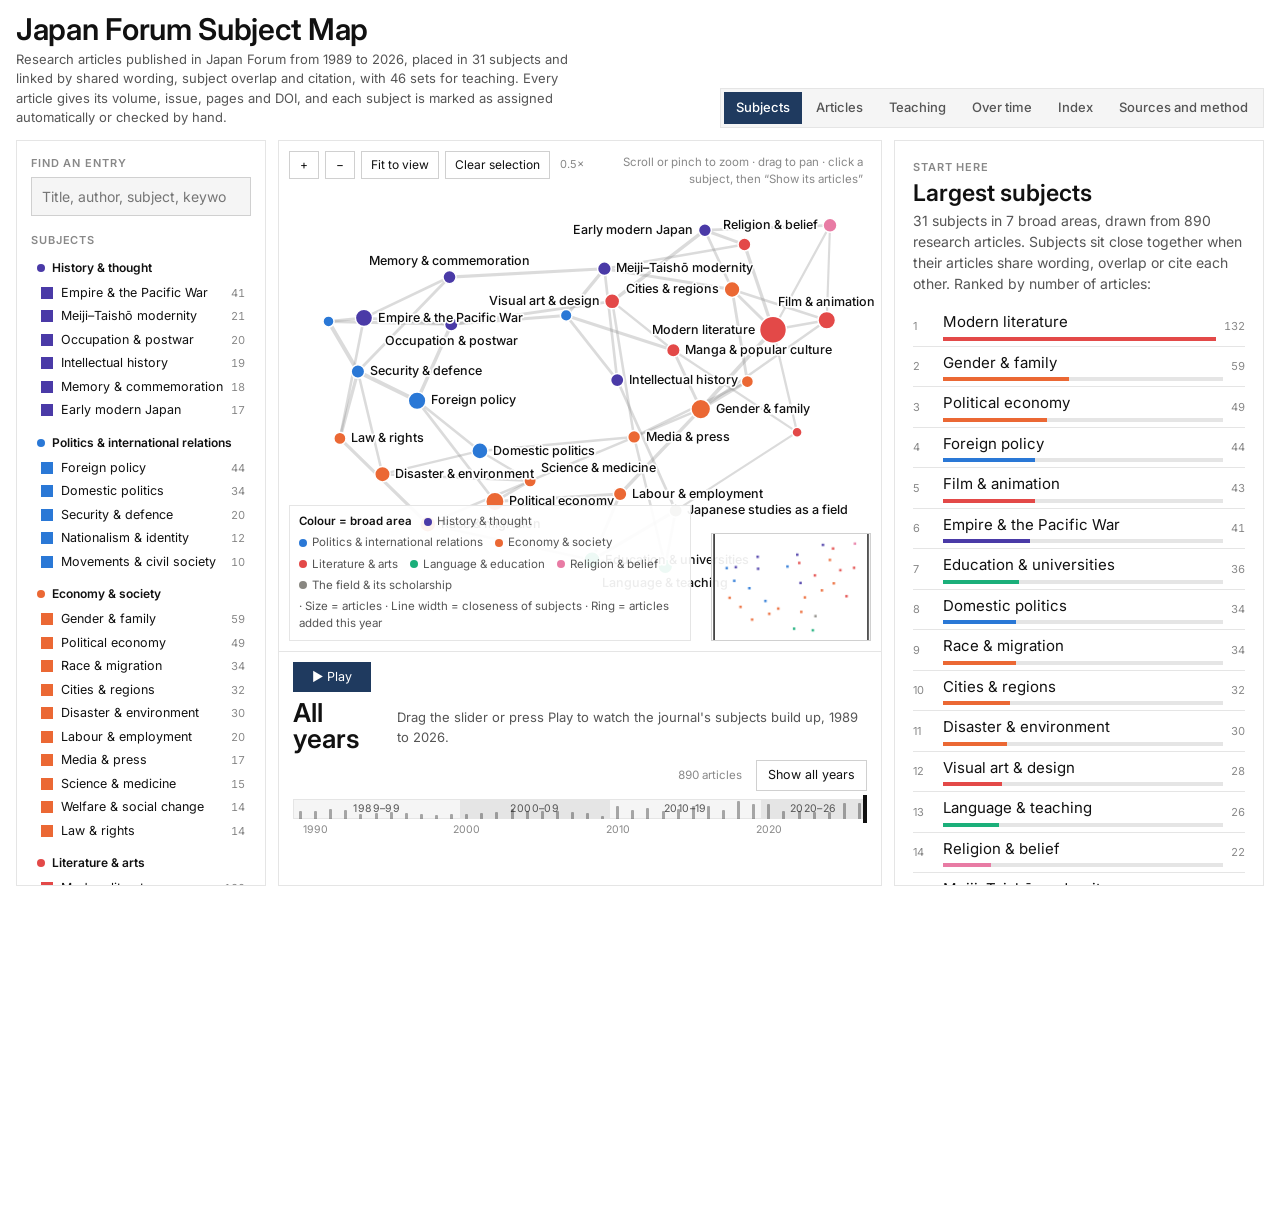
==== commit c04054b7: "Update Japan Forum subject map to the rebuilt version New export rebuilds the map in the network-app" ====
--- a/tools/japan-forum-subject-map/app/index.html
+++ b/tools/japan-forum-subject-map/app/index.html
@@ -1,546 +1,1051 @@
-<!DOCTYPE html>
-<html lang="en">
+<!doctype html>
+<html lang="en-GB">
 <head>
 <meta charset="utf-8">
 <meta name="viewport" content="width=device-width, initial-scale=1, viewport-fit=cover">
-<title>Japan Forum, 1989–2026: a subject map</title>
+<title>Japan Forum Subject Map</title>
 <link rel="preconnect" href="https://fonts.googleapis.com">
 <link rel="preconnect" href="https://fonts.gstatic.com" crossorigin>
-<link href="https://fonts.googleapis.com/css2?family=Inter:wght@400;500;600&family=Noto+Sans+JP:wght@400;500&display=swap" rel="stylesheet">
+<link rel="stylesheet" href="https://fonts.googleapis.com/css2?family=Inter:wght@400;500;600&family=Noto+Sans+JP:wght@400;500&display=swap">
 <style>
 :root{
-  --bg:#ffffff; --panel:#ffffff; --ink:#111111; --muted:#666666; --line:#e5e5e5; --soft:#f3f3f3; --focus:#1f3a5f;
-  --d0:#7a5c99; --d1:#2f6fa3; --d2:#b9772f; --d3:#b5455a; --d4:#2a8a7e; --d5:#7f8a2f; --d6:#6f7c89;
-  --serif:'Inter','Noto Sans JP',system-ui,-apple-system,sans-serif; --sans:'Inter','Noto Sans JP',system-ui,-apple-system,sans-serif;
-  box-sizing:border-box; padding-top:env(safe-area-inset-top,0px); padding-bottom:env(safe-area-inset-bottom,0px);
-}
-*,*::before,*::after{box-sizing:inherit}
-html{scroll-padding-top:env(safe-area-inset-top,0px)}
-html,body{margin:0;background:var(--bg);color:var(--ink);font-family:var(--sans);font-size:15px;line-height:1.45}
-button{font:inherit;color:inherit;background:none;border:0;padding:0;cursor:pointer;text-align:left}
-:focus-visible{outline:2px solid var(--focus);outline-offset:2px;border-radius:0}
-header.top{padding:18px 22px 12px;display:flex;flex-wrap:wrap;gap:12px 28px;align-items:end;border-bottom:1px solid var(--line);background:var(--panel)}
-header.top h1{font-family:var(--serif);font-weight:600;font-size:28px;line-height:1.1;margin:0;letter-spacing:-.01em}
-header.top .sub{color:var(--muted);margin:4px 0 0;font-size:14px}
-.tabs{display:flex;gap:4px;margin-left:auto}
-.tabs button{padding:7px 14px;border-radius:0;border:1px solid var(--line);font-weight:500;font-size:14px;background:var(--bg)}
-.tabs button[aria-selected="true"]{background:var(--ink);color:var(--panel);border-color:var(--ink)}
-.controls{display:flex;gap:10px;flex-wrap:wrap;align-items:center;padding:10px 22px;border-bottom:1px solid var(--line);background:var(--panel)}
-.controls input[type=search]{flex:1 1 240px;max-width:380px;padding:8px 12px;border:1px solid var(--line);border-radius:0;background:var(--bg);color:var(--ink);font:inherit}
-.chips{display:flex;gap:6px;flex-wrap:wrap}
-.chip{padding:5px 11px;border-radius:0;border:1px solid var(--line);font-size:13px;background:var(--bg)}
-.chip[aria-pressed="true"]{background:var(--ink);color:var(--panel);border-color:var(--ink)}
-.layout{display:grid;grid-template-columns:250px minmax(0,1fr) 400px;gap:0;align-items:start}
-.rail{border-right:1px solid var(--line);padding:14px 10px 24px 16px;position:sticky;top:0;max-height:100vh;overflow:auto;background:var(--panel)}
-.rail h3{font-family:var(--serif);font-size:15px;margin:14px 0 4px;font-weight:600}
-.rail h3 .dm{display:inline-block;width:9px;height:9px;border-radius:50%;margin-right:7px}
-.rail .row{display:grid;grid-template-columns:1fr auto;gap:8px;width:100%;padding:4px 8px;border-radius:0;font-size:13.5px;align-items:center;position:relative}
-.rail .row:hover{background:var(--soft)}
-.rail .row[aria-current="true"]{background:var(--soft);font-weight:600}
-.rail .row .n{color:var(--muted);font-variant-numeric:tabular-nums;font-size:12.5px}
-.stage{padding:14px 16px 24px;min-width:0}
-.stage svg{width:100%;height:auto;display:block;background:var(--panel);border:1px solid var(--line);border-radius:0}
-.stage svg text{font-family:var(--sans);fill:var(--ink)}
-.halo{paint-order:stroke;stroke:var(--panel);stroke-width:3.5px;stroke-linejoin:round}
-.legend{display:flex;flex-wrap:wrap;gap:6px 16px;margin:10px 2px 0;font-size:13px;color:var(--muted)}
-.legend span{display:inline-flex;align-items:center;gap:6px}
-.legend i{width:10px;height:10px;border-radius:50%;display:inline-block}
-.hint{margin:8px 2px 0;color:var(--muted);font-size:13px}
-.panel{border-left:1px solid var(--line);background:var(--panel);padding:20px 22px 30px;position:sticky;top:0;max-height:100vh;overflow:auto;min-height:60vh}
-.panel h2{font-family:var(--serif);font-size:23px;line-height:1.2;margin:0 0 6px;font-weight:600}
-.panel h4{font-size:13.5px;margin:20px 0 6px;font-weight:600}
-.panel p{margin:6px 0}
-.tag{display:inline-flex;align-items:center;gap:6px;font-size:13px;color:var(--muted)}
-.tag i{width:9px;height:9px;border-radius:50%;display:inline-block}
-.muted{color:var(--muted)}
-.kw{display:flex;flex-wrap:wrap;gap:6px}
-.kw span{font-size:12.5px;padding:3px 9px;border-radius:0;background:var(--soft)}
-.kw span b{font-weight:500;color:var(--muted);margin-left:5px}
-.per{display:grid;grid-template-columns:repeat(4,1fr);gap:8px;margin-top:6px}
-.per div{font-size:12.5px;color:var(--muted)}
-.per .bar{height:44px;background:var(--soft);border-radius:0;position:relative;margin-bottom:4px}
-.per .bar i{position:absolute;left:0;right:0;bottom:0;border-radius:0;display:block}
-.per b{display:block;color:var(--ink);font-weight:600;font-size:13.5px}
-.link{display:block;width:100%;padding:8px 0;border-top:1px solid var(--line)}
-.link:first-of-type{border-top:0}
-.link .top{display:flex;justify-content:space-between;gap:10px;font-weight:500}
-.link .meter{height:4px;border-radius:0;background:var(--soft);margin:5px 0 4px;overflow:hidden}
-.link .meter i{display:block;height:100%;background:var(--ink);opacity:.55}
-.link .ev{font-size:12.5px;color:var(--muted)}
-.ex{display:block;font-size:13px;margin-top:3px;color:var(--ink);text-decoration:underline;text-decoration-color:var(--line);text-underline-offset:3px}
-.alist{list-style:none;margin:0;padding:0}
-.alist li{border-top:1px solid var(--line)}
-.alist li:first-child{border-top:0}
-.alist button{display:block;width:100%;padding:8px 0}
-.alist .t{font-family:var(--serif);font-size:15px;line-height:1.3}
-.alist .m{font-size:12.5px;color:var(--muted);margin-top:2px}
-.doi{font-size:13px}
-a{color:inherit;text-decoration-color:var(--line);text-underline-offset:3px}
-a:hover{text-decoration-color:currentColor}
-.sub-chip{display:inline-block;margin:2px 6px 2px 0;padding:3px 10px;border-radius:0;border:1px solid currentColor;font-size:12.5px}
-.sub-chip.main{color:var(--panel)!important}
-.note{font-size:13px;color:var(--muted);border-left:3px solid var(--line);padding:2px 0 2px 10px;margin:10px 0}
-details{margin-top:14px;font-size:13.5px}
-details summary{cursor:pointer;font-weight:600}
-details p{color:var(--muted)}
-.tip{position:fixed;pointer-events:none;background:var(--ink);color:var(--panel);padding:6px 9px;border-radius:0;font-size:12.5px;max-width:300px;z-index:5;display:none;line-height:1.35}
-.heat{width:100%;border-collapse:separate;border-spacing:0 2px;font-size:13.5px}
-.heat th{font-weight:500;color:var(--muted);text-align:right;padding:2px 8px;font-size:12.5px}
-.heat th:first-child{text-align:left}
-.heat td{padding:0}
-.heat td.l button{width:100%;padding:5px 8px;display:flex;align-items:center;gap:8px}
-.heat td.l i{width:9px;height:9px;border-radius:50%;display:inline-block;flex:none}
-.heat td.c{text-align:right;padding:5px 8px;font-variant-numeric:tabular-nums;border-radius:0}
-.heat tr.sel td.l button{font-weight:600}
-.stack{display:grid;grid-template-columns:80px 1fr;gap:6px 10px;align-items:center;margin:4px 0 16px;font-size:13px}
-.stack .bar{display:flex;height:22px;border-radius:0;overflow:hidden}
-.stack .bar i{display:block;height:100%}
-.stagebox{background:var(--panel);border:1px solid var(--line);border-radius:0;padding:16px 18px}
-.stagebox h3{font-family:var(--serif);font-size:18px;margin:0 0 4px}
-
-.bgrid{display:grid;grid-template-columns:repeat(auto-fill,minmax(290px,1fr));gap:12px}
-.bcard{display:block;width:100%;background:var(--panel);border:1px solid var(--line);border-radius:0;padding:16px 18px}
-.bcard:hover{border-color:var(--ink)}
-.bcard h3{font-family:var(--serif);font-size:18px;line-height:1.25;margin:0 0 4px;font-weight:600}
-.bcard .meta{font-size:12.5px;color:var(--muted);margin-bottom:8px}
-.bcard p{margin:0 0 10px;font-size:14px}
-.bcard .subs{display:flex;flex-wrap:wrap;gap:4px 12px;font-size:12.5px;color:var(--muted)}
-.bcard .subs span{display:inline-flex;align-items:center;gap:5px}
-.bcard .subs i{width:8px;height:8px;border-radius:50%;display:inline-block}
-.bdetail{background:var(--panel);border:1px solid var(--line);border-radius:0;padding:20px 24px 26px;max-width:860px}
-.bdetail h2{font-family:var(--serif);font-size:26px;line-height:1.2;margin:6px 0 4px;font-weight:600}
-.bdetail h3{font-size:14px;margin:22px 0 8px;font-weight:600}
-.bdetail p{margin:6px 0}
-.bdetail .meta{color:var(--muted);font-size:13.5px}
-.bdetail .back{color:var(--muted);font-size:13px}
+  --bg:#ffffff; --surface:#ffffff; --surface-2:#f5f5f5; --ink:#111111; --ink-2:#555555; --muted:#888888;
+  --line:#e5e5e5; --line-2:#d0d0d0; --accent:#1f3a5f; --accent-ink:#ffffff; --focus:#2a78d6;
+  --a0:#4a3aa7; --a1:#2a78d6; --a2:#eb6834; --a3:#e34948; --a4:#1baf7a; --a5:#e87ba4; --a6:#898781;
+  --tb-wash:#fff4e8; --tb-line:#e2b98c;
+  --serif:"Inter", "Noto Sans JP", system-ui, -apple-system, sans-serif;
+  --sans:"Inter", "Noto Sans JP", system-ui, -apple-system, sans-serif;
+  --mono:"Inter", "Noto Sans JP", system-ui, sans-serif;
+}
+html,body{height:100%}
+body{background:var(--bg);color:var(--ink);font-family:var(--sans);font-size:14px;line-height:1.5;margin:0}
+*{box-sizing:border-box}
+button,input,select,textarea{font:inherit;color:inherit}
+:focus-visible{outline:2px solid var(--focus);outline-offset:2px}
+.app{display:grid;grid-template-rows:auto 1fr;height:100%;padding-inline:16px;gap:12px;padding-block:14px;padding-top:max(14px,env(safe-area-inset-top,0px));padding-bottom:max(14px,env(safe-area-inset-bottom,0px))}
+header.top{display:flex;flex-wrap:wrap;align-items:flex-end;justify-content:space-between;gap:10px 24px}
+.brand h1{font-family:var(--serif);font-weight:600;font-size:30px;line-height:1.05;margin:0;letter-spacing:-.01em;text-wrap:balance}
+.brand p{margin:4px 0 0;color:var(--ink-2);font-size:13px;max-width:72ch}
+nav.tabs{display:flex;gap:2px;flex-wrap:wrap;background:var(--surface-2);border:1px solid var(--line);border-radius:0;padding:3px}
+nav.tabs button{border:0;background:transparent;padding:6px 12px;border-radius:0;cursor:pointer;color:var(--ink-2);font-weight:500;font-size:13px}
+nav.tabs button[aria-selected="true"]{background:var(--accent);color:var(--accent-ink)}
+nav.tabs button:hover:not([aria-selected="true"]){background:var(--line)}
+.shell{display:grid;grid-template-columns:250px minmax(0,1fr) 370px;gap:12px;min-height:0}
+aside.filters,section.stage,aside.profile{background:var(--surface);border:1px solid var(--line);border-radius:0;min-height:0}
+aside.filters{padding:14px;overflow:auto;display:flex;flex-direction:column;gap:16px}
+.fgroup h3{font-size:11px;letter-spacing:.08em;text-transform:uppercase;color:var(--muted);margin:0 0 6px;font-weight:600}
+.search{position:relative}
+.search input{width:100%;padding:8px 10px;border:1px solid var(--line-2);border-radius:0;background:var(--surface-2)}
+.sugg{position:absolute;left:0;right:0;top:100%;margin-top:4px;background:var(--surface);border:1px solid var(--line-2);border-radius:0;z-index:20;max-height:340px;overflow:auto;box-shadow:0 8px 24px rgba(0,0,0,.14)}
+.sugg button{display:flex;gap:8px;align-items:center;width:100%;text-align:left;border:0;background:transparent;padding:7px 10px;cursor:pointer}
+.sugg button:hover,.sugg button.on{background:var(--surface-2)}
+.sugg small{color:var(--muted);margin-left:auto;white-space:nowrap;padding-left:8px}
+.sugg .sg{font-size:10.5px;letter-spacing:.08em;text-transform:uppercase;color:var(--muted);padding:6px 10px 2px;font-weight:600}
+.strands{display:flex;flex-direction:column;gap:2px}
+.ag{display:flex;flex-direction:column;gap:1px;margin-bottom:6px}
+.ah{display:flex;align-items:center;gap:7px;border:0;background:none;padding:4px 6px;font-size:12px;font-weight:600;color:var(--ink);cursor:pointer;text-align:left;border-radius:0}
+.ah:hover{background:var(--surface-2)}
+.strow{display:grid;grid-template-columns:auto 1fr auto;align-items:center;gap:8px;padding:3px 6px 3px 10px;border-radius:0;cursor:pointer;user-select:none}
+.strow:hover{background:var(--surface-2)}
+.strow input{position:absolute;opacity:0;pointer-events:none}
+.strow input:focus-visible+.sw{outline:2px solid var(--focus);outline-offset:2px}
+.sw{width:12px;height:12px;border-radius:0;border:2px solid var(--sc);background:var(--sc)}
+.strow.off .sw{background:transparent}
+.strow.off .lbl{color:var(--muted);text-decoration:line-through;text-decoration-color:var(--line-2)}
+.strow .lbl{font-size:12.5px;line-height:1.3}
+.strow .ct{font-family:var(--mono);font-size:11px;color:var(--muted);font-variant-numeric:tabular-nums}
+.chips{display:flex;flex-wrap:wrap;gap:4px}
+.chip{border:1px solid var(--line-2);background:var(--surface);border-radius:0;padding:3px 9px;font-size:12px;cursor:pointer;display:inline-flex;align-items:center;gap:5px}
+.chip[aria-pressed="true"]{background:var(--ink);color:var(--surface);border-color:var(--ink)}
+.toggle{display:flex;gap:8px;align-items:flex-start;cursor:pointer;font-size:12.5px;line-height:1.35;padding:3px 0}
+.toggle input{margin-top:2px;accent-color:var(--accent)}
+.stat{font-size:12px;color:var(--muted)}
+section.stage{position:relative;overflow:hidden;display:flex;flex-direction:column}
+.view{flex:1;min-height:0;display:flex;flex-direction:column}
+.view[hidden]{display:none!important}
+#netwrap{position:relative;flex:1;min-height:420px}
+#net{position:absolute;inset:0;width:100%;height:100%;cursor:grab;touch-action:none}
+#net.dragging{cursor:grabbing}
+.netbar{position:absolute;left:10px;top:10px;display:flex;gap:6px;flex-wrap:wrap;z-index:5}
+.netbar button{border:1px solid var(--line-2);background:var(--surface);border-radius:0;padding:4px 9px;font-size:12px;cursor:pointer;min-width:30px}
+.netbar button:hover{background:var(--surface-2)}
+.netbar .zr{font-family:var(--mono);font-size:11px;color:var(--muted);align-self:center;padding:0 4px;background:color-mix(in srgb,var(--surface) 85%,transparent);border-radius:0}
+.hint{position:absolute;right:10px;top:10px;font-size:11.5px;color:var(--muted);background:color-mix(in srgb,var(--surface) 88%,transparent);padding:3px 8px;border-radius:0;z-index:5;max-width:46%;text-align:right}
+.legend{position:absolute;left:10px;bottom:10px;background:color-mix(in srgb,var(--surface) 92%,transparent);border:1px solid var(--line);border-radius:0;padding:7px 9px;font-size:11.5px;color:var(--ink-2);display:flex;flex-wrap:wrap;gap:4px 12px;max-width:calc(100% - 200px);z-index:5}
+.legend span{display:inline-flex;align-items:center;gap:5px}
+.minimap{position:absolute;right:10px;bottom:10px;width:160px;height:108px;border:1px solid var(--line-2);border-radius:0;background:color-mix(in srgb,var(--surface) 92%,transparent);z-index:5;cursor:pointer;touch-action:none}
+.tip{position:absolute;pointer-events:none;background:var(--ink);color:var(--surface);padding:7px 9px;border-radius:0;font-size:12px;max-width:300px;z-index:30;box-shadow:0 6px 18px rgba(0,0,0,.2);line-height:1.35}
+.tip b{font-weight:600;display:block;font-size:12.5px}
+.tip i{opacity:.8;font-style:normal;font-size:11px}
+.scroll{overflow:auto;padding:18px 22px}
+.eyebrow{font-size:11px;letter-spacing:.08em;text-transform:uppercase;color:var(--muted);font-weight:600}
+h2.vt{font-family:var(--serif);font-weight:600;font-size:22px;margin:2px 0 6px;text-wrap:balance}
+.lede{color:var(--ink-2);max-width:68ch;margin:0 0 14px}
+.cdot{display:inline-block;width:8px;height:8px;border-radius:50%;flex:none}
+/* timebar */
+.timebar{border-top:1px solid var(--line);padding:10px 14px 12px;display:flex;flex-direction:column;gap:8px;background:var(--surface);flex:none}
+.tb-row{display:flex;flex-wrap:wrap;align-items:center;gap:8px 14px}
+.tb-row button{border:1px solid var(--line-2);background:var(--surface);border-radius:0;padding:5px 11px;font-size:12.5px;cursor:pointer}
+.tb-row button.primary{background:var(--accent);color:var(--accent-ink);border-color:var(--accent);min-width:78px}
+.tb-year{display:flex;align-items:baseline;gap:10px;min-width:0}
+.tb-year b{font-family:var(--serif);font-weight:600;font-size:26px;line-height:1;font-variant-numeric:tabular-nums}
+.tb-phase{font-size:13px;color:var(--ink-2);max-width:62ch}
+.tb-stat{font-family:var(--mono);font-size:11.5px;color:var(--muted);margin-left:auto;font-variant-numeric:tabular-nums}
+.tb-track{position:relative;height:40px}
+.tb-bands{position:absolute;left:0;right:0;top:0;height:20px;display:flex;border-radius:0;overflow:hidden;border:1px solid var(--line)}
+.tb-bands span{height:100%;display:flex;align-items:center;justify-content:center;font-size:10.5px;letter-spacing:.04em;color:var(--ink-2);white-space:nowrap;overflow:hidden;cursor:pointer}
+.tb-bands span:nth-child(odd){background:var(--surface-2)}
+.tb-bands span:nth-child(even){background:var(--line)}
+.tb-bands span.on{background:var(--accent);color:var(--accent-ink)}
+.tb-track input{position:absolute;left:0;right:0;top:0;width:100%;height:20px;margin:0;background:transparent;-webkit-appearance:none;appearance:none;cursor:pointer}
+.tb-track input::-webkit-slider-runnable-track{height:20px;background:transparent}
+.tb-track input::-moz-range-track{height:20px;background:transparent}
+.tb-track input::-webkit-slider-thumb{-webkit-appearance:none;width:4px;height:28px;margin-top:-4px;background:var(--ink);border-radius:0;border:0}
+.tb-track input::-moz-range-thumb{width:4px;height:28px;background:var(--ink);border-radius:0;border:0}
+.tb-ticks{position:absolute;left:0;right:0;top:23px;height:14px;font-family:var(--mono);font-size:10.5px;color:var(--muted)}
+.tb-ticks span{position:absolute;transform:translateX(-50%)}
+.tb-hist{position:absolute;left:0;right:0;top:0;height:20px;pointer-events:none}
+.tb-hist i{position:absolute;bottom:0;width:3px;margin-left:-1.5px;background:var(--ink);opacity:.35;border-radius:1px 1px 0 0}
+.tb-events{display:flex;flex-wrap:nowrap;gap:4px;align-items:center;min-height:26px;font-size:12px;color:var(--muted);overflow-x:auto;white-space:nowrap;padding-bottom:2px}
+.tb-events>*{flex:none}
+.elink{border:1px solid var(--line);background:var(--surface-2);border-radius:0;padding:1px 7px;font-size:12px;cursor:pointer;color:var(--ink)}
+.elink:hover{border-color:var(--line-2);background:var(--line)}
+/* list views */
+.letters{display:flex;flex-wrap:wrap;gap:2px;position:sticky;top:-18px;background:var(--surface);padding:8px 0;z-index:2;border-bottom:1px solid var(--line);margin-top:8px}
+.letters a{font-family:var(--mono);font-size:12px;padding:2px 6px;border-radius:0;color:var(--ink-2);text-decoration:none}
+.letters a:hover{background:var(--surface-2)}
+.letters a.dim{color:var(--line-2);pointer-events:none}
+.ixgroup{margin-top:12px}
+.ixgroup h4{font-family:var(--serif);font-size:22px;margin:0 0 4px;font-weight:600}
+.ix{padding:5px 0;border-bottom:1px dotted var(--line);display:grid;gap:1px}
+.ix .hd{display:flex;align-items:baseline;gap:8px;flex-wrap:wrap}
+.ix .hd button{border:0;background:none;padding:0;font-family:var(--serif);font-size:16px;cursor:pointer;color:var(--ink);text-align:left}
+.ix .hd button:hover{text-decoration:underline;text-underline-offset:3px}
+.ix .tp{font-size:11px;color:var(--muted)}
+.ix .pp{font-family:var(--mono);font-size:12px;color:var(--ink-2);font-variant-numeric:tabular-nums;overflow-wrap:anywhere}
+.prose{max-width:72ch}
+.prose p{margin:0 0 12px}
+.prose h3{font-family:var(--serif);font-size:19px;margin:22px 0 8px;font-weight:600}
+.leads{margin:6px 0 0;padding-left:18px}
+.leads li{margin-bottom:8px}
+table.ch{border-collapse:collapse;width:100%;font-size:13px}
+table.ch td{padding:5px 8px;border-bottom:1px solid var(--line);vertical-align:top}
+table.ch td:first-child{font-family:var(--mono);color:var(--muted);white-space:nowrap}
+/* profile */
+aside.profile{overflow:auto;padding:18px 18px 22px}
+.pk{display:flex;align-items:center;gap:7px;font-size:11.5px;color:var(--ink-2);letter-spacing:.02em;flex-wrap:wrap}
+.pname{font-family:var(--serif);font-weight:600;font-size:27px;line-height:1.1;margin:6px 0 4px;text-wrap:balance}
+.pmeta{font-family:var(--mono);font-size:12px;color:var(--muted);overflow-wrap:anywhere}
+.pdesc{margin:0 0 12px}
+.pbox{border:1px solid var(--tb-line);background:var(--tb-wash);border-radius:0;padding:9px 11px;margin:12px 0 0;font-size:13px}
+.psec{margin-top:16px}
+.psec h4{font-size:11px;letter-spacing:.08em;text-transform:uppercase;color:var(--muted);margin:0 0 6px;font-weight:600;display:flex;justify-content:space-between;gap:8px}
+.rel{list-style:none;margin:0;padding:0;display:flex;flex-direction:column;gap:5px}
+.rel li{font-size:13px;line-height:1.35;display:grid;grid-template-columns:14px 1fr;gap:6px}
+.rel .ar{color:var(--muted);font-family:var(--mono);font-size:11px;padding-top:2px}
+.rel button{border:0;background:none;padding:0;cursor:pointer;color:var(--ink);font-weight:500;text-align:left;text-decoration:underline;text-decoration-color:var(--line-2);text-underline-offset:2px}
+.rel button:hover{text-decoration-color:var(--ink)}
+.rel .cs{display:block;font-family:var(--mono);font-size:11px;color:var(--muted);margin-top:1px}
+.qchips{display:flex;flex-wrap:wrap;gap:4px}
+.qchip{display:inline-flex;align-items:center;gap:5px;border:1px solid var(--line-2);border-radius:0;padding:2px 8px;font-size:12px;background:var(--surface);cursor:pointer}
+.qchip.main{background:var(--ink);color:var(--surface);border-color:var(--ink)}
+.kw{display:flex;flex-wrap:wrap;gap:4px}
+.kw span{font-size:12px;padding:2px 8px;border-radius:0;background:var(--surface-2);border:1px solid var(--line)}
+.kw span b{font-family:var(--mono);font-weight:400;color:var(--muted);margin-left:5px;font-size:11px}
+.pbtns{display:flex;gap:6px;flex-wrap:wrap;margin-top:12px}
+.pbtns button,.pbtns a{border:1px solid var(--line-2);background:var(--surface);border-radius:0;padding:5px 10px;font-size:12.5px;cursor:pointer;color:var(--ink);text-decoration:none}
+.pbtns button:hover,.pbtns a:hover{background:var(--surface-2)}
+.pbtns button.primary{background:var(--accent);color:var(--accent-ink);border-color:var(--accent)}
+.cite{font-family:var(--serif);font-size:13.5px;line-height:1.45;color:var(--ink-2);margin:0;overflow-wrap:anywhere}
+.toplist{list-style:none;padding:0;margin:0;display:flex;flex-direction:column}
+.toplist li{display:grid;grid-template-columns:22px 1fr auto;gap:8px;align-items:center;padding:5px 0;border-bottom:1px solid var(--line)}
+.toplist .rk{font-family:var(--mono);font-size:11px;color:var(--muted)}
+.toplist button{border:0;background:none;padding:0;text-align:left;cursor:pointer;color:var(--ink);font-family:var(--serif);font-size:15px}
+.toplist .n{font-family:var(--mono);font-size:11px;color:var(--muted);font-variant-numeric:tabular-nums}
+.bar{height:4px;border-radius:0;background:var(--line);margin-top:3px;overflow:hidden}
+.bar i{display:block;height:100%;background:var(--muted);border-radius:0}
+.per{display:grid;grid-template-columns:repeat(4,1fr);gap:8px}
+.per div{font-size:11.5px;color:var(--muted);font-family:var(--mono)}
+.per .pb{height:44px;background:var(--surface-2);border:1px solid var(--line);border-radius:0;position:relative;margin-bottom:4px}
+.per .pb i{position:absolute;left:0;right:0;bottom:0;display:block;border-radius:0}
+.per b{display:block;color:var(--ink);font-weight:500;font-size:13px}
+.ftoggle{display:none}
+/* cards and set detail */
+.rqcards{display:flex;flex-direction:column;gap:14px;margin-top:14px}
+.rqcard{border:1px solid var(--line);border-left:4px solid var(--rc);border-radius:0;padding:12px 14px 14px;background:var(--surface)}
+.rqcard .code{font-family:var(--mono);font-size:11.5px;color:var(--ink-2);display:flex;gap:8px;align-items:center;flex-wrap:wrap}
+.rqcard h3{font-family:var(--serif);font-size:19px;font-weight:600;margin:4px 0 6px;line-height:1.3;text-wrap:balance}
+.rqcard h3 button{border:0;background:none;padding:0;font:inherit;text-align:left;cursor:pointer;color:var(--ink)}
+.rqcard h3 button:hover{text-decoration:underline;text-underline-offset:3px}
+.rqcard p{margin:0 0 8px;color:var(--ink-2)}
+.rqcard .ents{display:flex;flex-wrap:wrap;gap:4px}
+.areahd{display:flex;align-items:center;gap:8px;font-family:var(--serif);font-size:18px;font-weight:600;margin:22px 0 -4px;padding-bottom:3px;border-bottom:1px solid var(--line)}
+.setbar{display:flex;gap:8px;align-items:center;flex-wrap:wrap;margin:8px 0 0}
+.setbar input{padding:6px 10px;border:1px solid var(--line-2);border-radius:0;background:var(--surface-2);min-width:220px}
+.back{border:0;background:none;padding:0;color:var(--ink-2);cursor:pointer;font-size:12.5px}
+.back:hover{text-decoration:underline}
 ol.reads{list-style:none;margin:0;padding:0;counter-reset:rd}
-ol.reads>li{counter-increment:rd;display:grid;grid-template-columns:30px 1fr;gap:4px 10px;padding:12px 0;border-top:1px solid var(--line)}
+ol.reads>li{counter-increment:rd;display:grid;grid-template-columns:34px 1fr;gap:4px 8px;padding:12px 0;border-top:1px solid var(--line)}
 ol.reads>li:first-child{border-top:0}
-ol.reads>li::before{content:counter(rd);font-family:var(--serif);font-size:20px;color:var(--muted);line-height:1.2;text-align:right}
-.rd .role{display:inline-block;font-size:12px;padding:1px 9px;border-radius:0;background:var(--soft);margin-right:6px}
-.rd .t{font-family:var(--serif);font-size:16.5px;line-height:1.3;display:block;margin-top:3px}
-.rd .m{font-size:12.5px;color:var(--muted);margin-top:2px}
-.rd .g{margin-top:5px;font-size:14px}
-.qgroup h4{margin:14px 0 4px;font-size:13.5px;color:var(--muted);font-weight:600}
+ol.reads>li::before{content:counter(rd);font-family:var(--mono);font-size:14px;color:var(--muted);line-height:1.6;text-align:right}
+.rd .role{display:inline-block;font-family:var(--mono);font-size:10.5px;letter-spacing:.04em;padding:0 6px;border-radius:0;background:var(--surface-2);border:1px solid var(--line);margin-right:6px;color:var(--ink-2)}
+.rd .t{border:0;background:none;padding:0;font-family:var(--serif);font-size:17px;line-height:1.3;display:block;margin-top:3px;text-align:left;cursor:pointer;color:var(--ink)}
+.rd .t:hover{text-decoration:underline;text-underline-offset:3px}
+.rd .m{font-family:var(--mono);font-size:12px;color:var(--muted);margin-top:2px}
+.rd .g{margin-top:5px}
+.qgroup h4{font-size:11px;letter-spacing:.08em;text-transform:uppercase;color:var(--muted);margin:14px 0 4px;font-weight:600}
 .qgroup ul{margin:0;padding-left:20px}
 .qgroup li{margin:6px 0;max-width:68ch}
-.draft{border:1px dashed var(--line);border-radius:0;padding:8px 12px;font-size:13px;color:var(--muted);margin:14px 0}
-.actions{display:flex;gap:10px;flex-wrap:wrap;margin-top:16px;align-items:center}
-.btn{padding:7px 14px;border-radius:0;border:1px solid var(--ink);font-weight:500;font-size:14px;background:var(--panel)}
-.btn:hover{background:var(--ink);color:var(--panel)}
-textarea.reflist{width:100%;min-height:150px;margin-top:10px;font:13px/1.45 var(--sans);padding:10px;border:1px solid var(--line);border-radius:0;background:var(--bg);color:var(--ink)}
-.inb button{display:block;padding:4px 0;text-decoration:underline;text-decoration-color:var(--line);text-underline-offset:3px;text-align:left;font-size:13.5px}
+.draft{border:1px dashed var(--line-2);border-radius:0;padding:8px 12px;font-size:13px;color:var(--ink-2);margin:10px 0}
+textarea.reflist{width:100%;min-height:150px;margin-top:10px;font:12.5px/1.45 var(--mono);padding:10px;border:1px solid var(--line);border-radius:0;background:var(--surface-2);color:var(--ink)}
+.detail{max-width:860px}
+.detail h3{font-family:var(--serif);font-size:18px;font-weight:600;margin:20px 0 6px}
+/* time view */
+.stack{display:grid;grid-template-columns:96px 1fr;gap:6px 10px;align-items:center;margin:4px 0 12px;font-size:12.5px}
+.stack .sb{display:flex;height:20px;border-radius:0;overflow:hidden;border:1px solid var(--line)}
+.stack .sb i{display:block;height:100%}
+.stack .yl{font-family:var(--mono);font-size:11.5px;color:var(--ink-2)}
+#mx{width:100%;overflow-x:auto;border-bottom:1px solid var(--line);padding-bottom:6px}
+#mx svg{display:block;min-width:760px}
+.tli{display:grid;grid-template-columns:52px 14px 1fr;gap:8px;padding:6px 6px;border-radius:0;align-items:start}
+.tli .yr{font-family:var(--mono);font-size:12.5px;color:var(--ink-2);padding-top:1px}
+.tli .dot{width:10px;height:10px;border-radius:50%;margin-top:5px}
+.tli button.ti{border:0;background:none;padding:0;font-family:var(--serif);font-size:15.5px;text-align:left;cursor:pointer;color:var(--ink)}
+.tli button.ti:hover{text-decoration:underline}
+.tli .by{font-family:var(--mono);font-size:11.5px;color:var(--muted)}
 @media (max-width:1180px){
-  .layout{grid-template-columns:minmax(0,1fr) 380px}
-  .rail{display:none}
-}
-@media (max-width:820px){
-  .layout{grid-template-columns:minmax(0,1fr)}
-  .panel{position:static;max-height:none;border-left:0;border-top:1px solid var(--line)}
-  header.top h1{font-size:23px}
-  .tabs{margin-left:0}
-}
-@media (prefers-reduced-motion:no-preference){
-  .node{transition:opacity .15s}
-}
+  .shell{grid-template-columns:230px minmax(0,1fr)}
+  aside.profile{grid-column:1 / -1;max-height:none}
+  .legend{max-width:calc(100% - 190px)}
+}
+@media (max-width:760px){
+  .app{height:auto;display:flex;flex-direction:column}
+  html,body{height:auto}
+  .shell{display:flex;flex-direction:column}
+  .ftoggle{display:inline-flex;border:1px solid var(--line-2);background:var(--surface);border-radius:0;padding:6px 12px;cursor:pointer;font-size:13px;align-self:flex-start}
+  aside.filters.collapsed{display:none}
+  #netwrap{flex:none;min-height:0;height:68vh}
+  section.stage{min-height:0}
+  .scroll{padding:14px}
+  .brand h1{font-size:25px}
+  .view{flex:none;max-height:none}
+  .hint{display:none}
+  .minimap{width:120px;height:82px}
+  .legend{max-width:calc(100% - 150px);font-size:10.5px}
+  .tb-bands span{font-size:0}
+  .tb-stat{margin-left:0;width:100%}
+}
+@media (prefers-reduced-motion: reduce){*{transition:none!important;animation:none!important}}
 </style>
 </head>
 <body>
-<header class="top">
-  <div>
-    <h1>Japan Forum, 1989–2026</h1>
-    <p class="sub">A subject map of <span id="total"></span> research articles</p>
+<div class="app">
+  <header class="top">
+    <div class="brand">
+      <h1>Japan Forum Subject Map</h1>
+      <p>Research articles published in Japan Forum from 1989 to 2026, placed in 31 subjects and linked by shared wording, subject overlap and citation, with 46 sets for teaching. Every article gives its volume, issue, pages and DOI, and each subject is marked as assigned automatically or checked by hand.</p>
+    </div>
+    <nav class="tabs" role="tablist" aria-label="Views">
+      <button role="tab" data-view="subjects" aria-selected="true">Subjects</button>
+      <button role="tab" data-view="articles" aria-selected="false">Articles</button>
+      <button role="tab" data-view="teaching" aria-selected="false">Teaching</button>
+      <button role="tab" data-view="time" aria-selected="false">Over time</button>
+      <button role="tab" data-view="index" aria-selected="false">Index</button>
+      <button role="tab" data-view="about" aria-selected="false">Sources and method</button>
+    </nav>
+  </header>
+
+  <div class="shell">
+    <button class="ftoggle" id="ftoggle" aria-controls="filters" aria-expanded="false">Filters and search</button>
+    <aside class="filters collapsed" id="filters" aria-label="Filters">
+      <div class="fgroup search">
+        <h3><label for="q">Find an entry</label></h3>
+        <input id="q" type="search" placeholder="Title, author, subject, keyword…" autocomplete="off">
+        <div class="sugg" id="sugg" hidden></div>
+      </div>
+      <div class="fgroup">
+        <h3>Subjects</h3>
+        <div class="strands" id="strands"></div>
+        <div class="chips" style="margin-top:6px"><button class="chip" id="allstr">All</button><button class="chip" id="nostr">None</button></div>
+      </div>
+      <div class="fgroup" id="layers">
+        <h3>Layers (article map)</h3>
+        <div class="stat" style="margin-bottom:4px">Links by similar wording</div>
+        <div class="chips" id="simchips" style="margin-bottom:8px">
+          <button class="chip" data-sim="off" aria-pressed="false">Off</button>
+          <button class="chip" data-sim="strong" aria-pressed="true">Strong</button>
+          <button class="chip" data-sim="all" aria-pressed="false">All</button>
+        </div>
+        <label class="toggle"><input type="checkbox" id="cit" checked> <span>Citations between articles</span></label>
+        <label class="toggle"><input type="checkbox" id="lbl" checked> <span>Labels</span></label>
+      </div>
+      <div class="stat" id="stat"></div>
+    </aside>
+
+    <section class="stage" aria-live="polite">
+      <div class="view" id="view-network">
+        <div id="netwrap">
+          <canvas id="net" tabindex="0" aria-label="Map. Scroll or pinch to zoom, drag to pan, plus and minus keys to zoom, arrow keys to pan, zero to fit. The Index tab lists every entry as text."></canvas>
+          <div class="netbar"><button id="zin" aria-label="Zoom in">+</button><button id="zout" aria-label="Zoom out">&minus;</button><button id="fit">Fit to view</button><button id="clearsel">Clear selection</button><span class="zr" id="zr">1.0×</span></div>
+          <div class="hint" id="hint"></div>
+          <div class="legend" id="legend"></div>
+          <canvas class="minimap" id="mini" aria-label="Overview of the map. Click to move the view."></canvas>
+          <div class="tip" id="tip" hidden></div>
+        </div>
+        <div class="timebar" id="timebar" aria-label="Time slider">
+          <div class="tb-row">
+            <button class="primary" id="play" aria-label="Play through the years">&#9654; Play</button>
+            <div class="tb-year"><b id="tbYear">All years</b><span class="tb-phase" id="tbPhase"></span></div>
+            <span class="tb-stat" id="tbStat"></span>
+            <button id="allyears">Show all years</button>
+          </div>
+          <div class="tb-track">
+            <div class="tb-bands" id="tbBands"></div>
+            <div class="tb-hist" id="tbHist"></div>
+            <input type="range" id="yr" min="1989" max="2026" step="1" value="2026" aria-label="Show the map as it stood at the end of this year">
+            <div class="tb-ticks" id="tbTicks"></div>
+          </div>
+          <div class="tb-events" id="tbEvents"></div>
+        </div>
+      </div>
+
+      <div class="view" id="view-teaching" hidden><div class="scroll" id="teaching"></div></div>
+      <div class="view" id="view-time" hidden><div class="scroll" id="time"></div></div>
+      <div class="view" id="view-index" hidden><div class="scroll" id="index"></div></div>
+      <div class="view" id="view-about" hidden><div class="scroll"><div class="prose" id="about"></div></div></div>
+    </section>
+
+    <aside class="profile" id="profile" aria-label="Entry details"></aside>
   </div>
-  <div class="tabs" role="tablist" aria-label="View">
-    <button role="tab" data-view="network" aria-selected="true">Subjects</button>
-    <button role="tab" data-view="articles" aria-selected="false">Articles</button>
-    <button role="tab" data-view="teaching" aria-selected="false">Teaching</button>
-    <button role="tab" data-view="time" aria-selected="false">Over time</button>
-  </div>
-</header>
-<div class="controls">
-  <input type="search" id="q" placeholder="Search titles, authors, keywords" aria-label="Search titles, authors, keywords">
-  <div class="chips" id="pers" role="group" aria-label="Period"></div>
-  <span class="muted" id="qcount"></span>
 </div>
-<div class="layout">
-  <nav class="rail" id="rail" aria-label="Subjects"></nav>
-  <main class="stage" id="stage"></main>
-  <aside class="panel" id="panel" aria-live="polite"></aside>
-</div>
-<div class="tip" id="tip"></div>
+
 <script>
-const D = {"bundles":[{"id":"after311","title":"After 3/11: trust, family and memory","level":"Advanced undergraduate or MA","fit":"Two seminars, or one on method and one on content","blurb":"How communities, families and writers made sense of the 2011 disasters, from nuclear restart and radiation risk to heritage and fiction. The readings use very different evidence, so the bundle also works as a lesson in comparing methods.","connect":"Aldrich supplies a political claim about trust. Morris-Suzuki and Sklyar test it at community and household level. Koikari, DiNitto and Littlejohn turn to the stories and categories through which the disaster is made meaningful.","note":"","readings":[{"a":68,"r":"Frame","g":"Argues that government and utility decisions during and after 3/11 opened a trust deficit that changed how NGOs and residents behave, and that resistance will continue without political reform.","c":"Aldrich, Daniel P. 2016. ‘Trust Deficit: Japanese Communities and the Challenge of Rebuilding Tohoku’. Japan Forum 29 (1): 39–52. https://doi.org/10.1080/09555803.2016.1227350."},{"a":15,"r":"Community case","g":"Follows self-help radiation monitoring and joint research with scientists in a farming community, and calls this 'informal life politics'.","c":"Morris–Suzuki, Tessa. 2015. ‘Re-animating a Radioactive Landscape: Informal Life Politics in the Wake of the Fukushima Nuclear Disaster’. Japan Forum 27 (2): 167–88. https://doi.org/10.1080/09555803.2015.1040817."},{"a":138,"r":"Ethnography","g":"Twenty months of fieldwork with mothers who left Fukushima with young children. Protecting children from radiation clashes with school and family obligations, and the mothers make frequent 'micro returns'.","c":"Sklyar, Aleksandr. 2020. ‘Value Conflict among Voluntary Evacuee Mothers from Fukushima: Protecting Children from Radiation, Respecting Family and Society’. Japan Forum 33 (2): 213–39. https://doi.org/10.1080/09555803.2018.1552310."},{"a":128,"r":"Gender and nation","g":"Reads the 'national resilience' initiative as a call for a stronger nation and stronger men, a gendered vision of security that is seldom contested.","c":"Koikari, Mire. 2017. ‘Re-masculinizing the Nation: Gender, Disaster, and the Politics of National Resilience in post-3.11 Japan’. Japan Forum 31 (2): 143–64. https://doi.org/10.1080/09555803.2017.1378698."},{"a":8,"r":"Culture","g":"Uses debris in a documentary film and two short stories to show how 3/11 is shaped into a collective trauma and a shared 'we'.","c":"DiNitto, Rachel. 2014. ‘Narrating the Cultural Trauma of 3/11: The Debris of post-Fukushima Literature and Film’. Japan Forum 26 (3): 340–60. https://doi.org/10.1080/09555803.2014.915867."},{"a":69,"r":"Heritage","g":"Argues that 3/11 has expanded heritage regimes in Tōhoku, turning rituals, declining industries and ruins into assets that locals can show to tourists.","c":"Littlejohn, Andrew. 2020. ‘Museums of Themselves: Disaster, Heritage, and Disaster Heritage in Tohoku’. Japan Forum 33 (4): 476–96. https://doi.org/10.1080/09555803.2020.1758751."}],"optional":[{"a":72,"n":"Food safety and consumer trust, a close companion to Aldrich","c":"Reiher, Cornelia. 2016. ‘Food Safety and Consumer Trust in post-Fukushima Japan’. Japan Forum 29 (1): 53–76. https://doi.org/10.1080/09555803.2016.1227351."},{"a":408,"n":"Special issue introduction on the culture of the disaster","c":"Abel, Jonathan E. 2014. ‘Introduction: The Measures of Waves’. Japan Forum 26 (3): 297–305. https://doi.org/10.1080/09555803.2014.916337."},{"a":158,"n":"Volunteering that turned into tourism","c":"McMorran, Chris. 2017. ‘From Volunteers to Voluntours: Shifting Priorities in Post-disaster Japan’. Japan Forum 29 (4): 558–82. https://doi.org/10.1080/09555803.2017.1307257."}],"questions":[["Compare","Aldrich argues that a trust deficit changed how civil society behaves. Do Morris-Suzuki's Tōwa residents and Sklyar's evacuee mothers support that claim, complicate it, or sit outside it?"],["Compare","Koikari and Sklyar both deal with gendered expectations. How do those expectations operate in each, and whose interests do they serve?"],["Compare","DiNitto and Littlejohn both look at how 3/11 becomes shared meaning, as collective trauma and as heritage. What does each process give the people described, and what might it cost them? Who gets to say 'we'?"],["Evidence","Morris-Suzuki and Sklyar rest on one community and a small group of families. What can that kind of case say about national patterns of trust, and where does its evidence stop?"],["Evidence","Which kinds of evidence (survey, ethnography, policy documents, literary texts) would Aldrich need in order to test his own claim?"],["Design","Plan a comparative study of trust after a different disaster, in Japan or elsewhere, using one method from this bundle. What would you ask, and of whom?"],["Design","Choose a 3/11 text that the bundle leaves out, such as a film, a manga or a news site. Would DiNitto's 'debris' or Littlejohn's 'museumification' help you read it, and what would you look for?"]],"activity":"Evidence table. Give each group one article and ask them to fill in four boxes: the question asked, the evidence used, what the claim rests on, and what the evidence cannot show. Compare the tables across groups before discussing content."},{"id":"belonging","title":"Who counts as Japanese? Minorities, race and belonging","level":"Advanced undergraduate or MA","fit":"Two or three sessions in a course on Japanese society or politics","blurb":"Law, policy, institutions and personal narrative in the making of 'the Japanese' and of those placed outside the category, from the 1899 nationality law to recent interview studies.","connect":"Han and Siddle look at how states draw boundaries. Htun and Shah turn to how people live inside them. Hankins and Vogt look at the places and institutions, a train line and the school, where belonging is practised.","note":"Terms such as Buraku, Zainichi and Ainu are used differently by different authors and communities. It helps to ask students to record how each author uses them.","readings":[{"a":534,"r":"History","g":"Shows how Japan's first nationality law and new entry restrictions of 1899 drew the boundaries of Japanese identity, one aimed at Western influence and one at Chinese immigration.","c":"Han, Eric C. 2018. ‘The Nationality Law and Entry Restrictions of 1899: Constructing Japanese Identity between China and the West’. Japan Forum 30 (4): 521–42. https://doi.org/10.1080/09555803.2018.1516687."},{"a":89,"r":"Policy","g":"Argues that the 1997 Ainu Cultural Promotion Act looks like a new multiculturalism but leaves older ideas of homogeneity intact and has harmed the Ainu rights movement.","c":"Siddle, Richard M. 2002. ‘An Epoch-making Event? The 1997 Ainu Cultural Promotion Act and Its Impact’. Japan Forum 14 (3): 405–23. https://doi.org/10.1080/0955580022000008763."},{"a":118,"r":"Narratives","g":"Analyses narratives of fourteen Ainu, Buraku and Zainichi Korean participants through social identity theory, asking how individuals position themselves and act.","c":"Htun, Tin Tin. 2012. ‘Social Identities of Minority Others in Japan: Listening to the Narratives of Ainu, Buraku and Zainichi Koreans’. Japan Forum 24 (1): 1–22. https://doi.org/10.1080/09555803.2011.637635."},{"a":528,"r":"Infrastructure","g":"Argues that the Yamanote line trained people in the manners of anonymous civic belonging, but unevenly, and examines how buraku stigma intersected with the system.","c":"Hankins, Joseph Doyle. 2018. ‘Yamanote’s Promise: Buraku Stigma, Tokyo’s Trains, and the Infrastructure of Social Belonging’. Japan Forum 30 (2): 186–204. https://doi.org/10.1080/09555803.2017.1353533."},{"a":112,"r":"Education policy","g":"Argues that national multicultural integration policy gives little chance for trust-building across ethnic groups in schools, though some prefectural examples, such as Kanagawa, do better.","c":"Vogt, Gabriele. 2016. ‘Multiculturalism and Trust in Japan: Educational Policies and Schooling Practices’. Japan Forum 29 (1): 77–99. https://doi.org/10.1080/09555803.2016.1227354."},{"a":216,"r":"Concept","g":"Proposes a three-stage process of imposition, concession and objectivisation to explain how people are minoritised, using interviews with returnees and biracial Japanese.","c":"Shah, Akira. 2024. ‘Minoritizing Identity: Imposing Racial and Cultural Illusions of ‘the Japanese’’. Japan Forum 37 (1): 112–38. https://doi.org/10.1080/09555803.2024.2419681."}],"optional":[{"a":805,"n":"Mixed Japanese-Australian youth and multiculturalism","c":"Wilkinson, Aoife, and David C. Chapman. 2023. ‘Mixed Japanese Identities and Multiculturalism’. Japan Forum 36 (2): 226–45. https://doi.org/10.1080/09555803.2023.2268089."},{"a":250,"n":"Neary on the move from Dōwa policy to anti-discrimination law, first of a three-article set with Amos and Bondy","c":"Neary, Ian J. 2020. ‘From the (End of) Dōwa Policies to (the Start of) an Anti-discrimination Policy?’ Japan Forum 32 (2): 209–19. https://doi.org/10.1080/09555803.2019.1646787."},{"a":382,"n":"Iwabuchi on hate speech and the search for 'proximate enemies'","c":"Iwabuchi, Kōichi. 2017. ‘In Search of Proximate Enemies’. Japan Forum 29 (4): 437–49. https://doi.org/10.1080/09555803.2017.1378704."},{"a":139,"n":"Ethnic classrooms and multicultural coexistence in Osaka","c":"Gildenhard, Bettina. 2021. ‘Contested Concepts: Internationalisation and Multicultural Coexistence in Japan – with Special Focus on Ethnic Classrooms’. Japan Forum 34 (2): 200–220. https://doi.org/10.1080/09555803.2021.1899267."}],"questions":[["Compare","Han and Shah study the boundaries of 'the Japanese' more than a century apart. Who draws the boundary in each article, and who is positioned to respond?"],["Compare","Siddle and Vogt both assess multiculturalism as official policy. What does each count as evidence of whether policy changed anything, and where does each see room for change?"],["Compare","Htun centres what minority individuals say about themselves. Hankins centres a built environment. What does each make visible that the other would miss?"],["Evidence","Htun and Shah build on interviews with small groups. What can such samples support, and which claims in the abstracts reach beyond them?"],["Evidence","Vogt's argument depends on a contrast between national and prefectural levels. What data would show that Kanagawa's practices really create trust across groups?"],["Design","Design a project that follows two different minority groups through one institution, such as a school, a rail line or a form, and decide which of the six approaches you would borrow."],["Design","What evidence would you collect to judge, over a longer period, whether a law like the 1997 Act changed attitudes and politics as well as funding?"]],"activity":"Vocabulary map. Before reading, students list the terms they would use for minority groups in Japan. After each article they add the author's terms and note where usage differs, then discuss why."},{"id":"anime","title":"Anime, otaku and the study of popular culture","level":"Undergraduate to MA (Lamarre is the hardest reading)","fit":"Three sessions on history and form, audiences and places, and industry and the field","blurb":"From Taishō film reform to the business of anime today, with the otaku and anime tourists in between. The last reading turns the lens on the field of anime studies itself.","connect":"Miyao and Lamarre ask what anime is and where it comes from. Kam and Okamoto ask who watches and travels. The two Mihara articles ask who profits and who gets to interpret.","note":"","readings":[{"a":94,"r":"History","g":"Shows that in Taishō Japan animation was handled together with cinema, under the same educators, censors and reformers who were building a 'Japanese cinema'.","c":"Miyao, Daisuke. 2002. ‘Before Anime: Animation and the Pure Film Movement in Pre-war Japan’. Japan Forum 14 (2): 191–209. https://doi.org/10.1080/09555800220136356."},{"a":3,"r":"Form and theory","g":"Compares 'drawing movements' in full animation with 'moving drawings' in limited animation, and reads anime as a step toward new media and information, using Miyazaki's Castle in the Sky.","c":"Lamarre, Thomas. 2002. ‘From Animation to Anime: Drawing Movements and Moving Drawings’. Japan Forum 14 (2): 329–67. https://doi.org/10.1080/09555800220136400."},{"a":22,"r":"Audiences","g":"Treats 'otaku' as a label applied to people who break four rules of consumption (reality, communication, masculinity, majority), drawing on interviews with university students.","c":"Kam, Thiam Huat. 2012. ‘The Common Sense That Makes the ‘Otaku’: Rules for Consuming Popular Culture in Contemporary Japan’. Japan Forum 25 (2): 151–73. https://doi.org/10.1080/09555803.2012.743481."},{"a":0,"r":"Places","g":"Analyses fans' travel to anime 'sacred sites' and the forms of communication this creates among fans and with host communities.","c":"Okamoto, Takeshi. 2014. ‘Otaku Tourism and the Anime Pilgrimage Phenomenon in Japan’. Japan Forum 27 (1): 12–36. https://doi.org/10.1080/09555803.2014.962565."},{"a":77,"r":"Industry","g":"Uses fieldwork in the Tokyo anime sector and Geertz's 'involution' to explain why anime is globally popular yet commercially weak overseas, with a business that looks inward.","c":"Mihara, Ryotaro. 2018. ‘Involution: A Perspective for Understanding Japanese Animation’s Domestic Business in a Global Context’. Japan Forum 32 (1): 102–25. https://doi.org/10.1080/09555803.2018.1442362."},{"a":490,"r":"The field","g":"Argues that Anglophone anime studies carries unexamined Orientalism, canonising a 'style of thought' at the expense of anime and its Japanese sources.","c":"Mihara, Ryotaro. 2025. ‘Decolonising Anime Studies: A Prolegomenon’. Japan Forum 37 (1): 29–52. https://doi.org/10.1080/09555803.2024.2446885."}],"optional":[{"a":21,"n":"Special issue introduction that defines contents tourism","c":"Seaton, Philip A., and Takayoshi Yamamura. 2014. ‘Japanese Popular Culture and Contents Tourism – Introduction’. Japan Forum 27 (1): 1–11. https://doi.org/10.1080/09555803.2014.962564."},{"a":59,"n":"Studio Ghibli Museum and the resistant tourist","c":"Denison, Rayna. 2010. ‘Anime Tourism: Discursive Construction and Reception of the Studio Ghibli Art Museum’. Japan Forum 22 (3-4): 545–63. https://doi.org/10.1080/09555803.2010.533475."},{"a":20,"n":"Cool Japan and nation branding","c":"Valaskivi, Katja. 2013. ‘A Brand New Future? Cool Japan and the Social Imaginary of the Branded Nation’. Japan Forum 25 (4): 485–504. https://doi.org/10.1080/09555803.2012.756538."},{"a":6,"n":"Otaku, superflat art and the return to Edo","c":"Steinberg, Marc. 2004. ‘Otaku Consumption, Superflat Art and the Return to Edo’. Japan Forum 16 (3): 449–71. https://doi.org/10.1080/0955580042000257927."}],"questions":[["Compare","Miyao and Lamarre each complicate the idea that anime is simply separate from cinema. What does each use to do it?"],["Compare","Kam studies who gets called otaku. Okamoto studies otaku travellers. Is the otaku a label applied by others or a community of practice in each article?"],["Compare","Mihara's two articles argue that anime's overseas business is weaker than its fame suggests and that its study carries unexamined assumptions. How do the two arguments connect?"],["Evidence","Kam's findings come from one group of Japanese university students. What do they show about 'common sense' about consumption, and what do they leave open about otaku in general?"],["Evidence","Mihara (2025) says Orientalism is 'at work' in the field. What would count as evidence for that in a single text? Test it on one article from this bundle."],["Design","Choose a series and a location linked to it. Design a small study of visitors using Okamoto's account of anime pilgrimage."],["Design","Take one recent anime. What historical background would Miyao point to, what technique would Lamarre analyse, and what industry condition would Mihara raise?"]],"activity":"Three lenses. Show a short anime clip. Groups take one article each (history, form, industry) and say what they would notice. Then ask what none of the three would notice."},{"id":"murakami","title":"Reading Murakami Haruki, 2002 to 2026","level":"Undergraduate (literature) to MA","fit":"A single seminar on how criticism changes, or three short sessions","blurb":"One author read over twenty-four years. The bundle shows critical fashions shifting from postmodernism and psychology to capitalism, travel and translation, and then to history and politics.","connect":"Read in date order the six articles show what each decade of criticism took for granted. Read in pairs they disagree about what a reader may do with a text and what counts as evidence.","note":"","readings":[{"a":151,"r":"Postmodernism","g":"Argues that Murakami's narrators shift from modernist ideals of strength and romantic love to detachment and an indifferent egalitarianism.","c":"Murakami, Fuminobu. 2002. ‘Murakami Haruki’s Postmodern World’. Japan Forum 14 (1): 127–41. https://doi.org/10.1080/09555800120109068."},{"a":16,"r":"Psychology","g":"Reads the Rat trilogy through Homans, Jung, Campbell, Freud and Lacan, and finds three competing models of self-therapy: catharsis, self-completion and self-abandonment.","c":"Dil, Jonathan. 2010. ‘Writing as Self-therapy: Competing Therapeutic Paradigms in Murakami Haruki’s Rat Trilogy’. Japan Forum 22 (1-2): 43–64. https://doi.org/10.1080/09555803.2010.488942."},{"a":277,"r":"Cultural materialism","g":"Reads dissociative motifs in The Wind-Up Bird Chronicle through Raymond Williams's 'structure of feeling' as emblematic of life under late capitalism.","c":"Treat, John Whittier. 2012. ‘Murakami Haruki and the Cultural Materialism of Multiple Personality Disorder’. Japan Forum 25 (1): 87–111. https://doi.org/10.1080/09555803.2012.741142."},{"a":468,"r":"Travel and image","g":"Reads his travelogues as self-promotion as a cosmopolitan writer and as cultural critique, complicating the genre's colonial legacy.","c":"Suter, Rebecca. 2015. ‘Between Self-promotion and Cultural Politics: Murakami Haruki’s Travelogues’. Japan Forum 28 (2): 176–96. https://doi.org/10.1080/09555803.2015.1083042."},{"a":761,"r":"Translation","g":"Compares Murakami in translation around the world and argues that he emerges differently depending on where and by whom he is translated, so that English-only judgments mislead.","c":"Zielinska-Elliott, Anna. 2020. ‘No Translator Is an Island: The Changing Dynamics of Murakami Haruki Translations around the World’. Japan Forum 32 (3): 379–403. https://doi.org/10.1080/09555803.2019.1691629."},{"a":845,"r":"History and politics","g":"Reads Kafka on the Shore as a historical allegory of the Second World War that urges Japanese society to confront wartime responsibility, against views of Murakami as politically disengaged.","c":"Kojima, Motohiro. 2025. ‘Political Allegories of WWII in Haruki Murakami’s Works: Johnnie Walker, Colonel Sanders, and the Commendatore’. Japan Forum, published online. https://doi.org/10.1080/09555803.2025.2584996."}],"optional":[{"a":190,"n":"Shock, technology and language in Sputnik Sweetheart","c":"Fisch, Michael. 2004. ‘In Search of the Real: Technology, Shock and Language in Murakami Haruki’s Sputnik Sweetheart’. Japan Forum 16 (3): 361–83. https://doi.org/10.1080/0955580042000257873."},{"a":762,"n":"Katō Norihiro on tatemashi, the stacking method of The Wind-Up Bird Chronicle and 1Q84","c":"Katō, Norihiro, and Michael Tsang. 2020. ‘The Problem of Tatemashi in Murakami Haruki’s Work: Comparing The Wind-Up Bird Chronicle and 1Q84’. Japan Forum 32 (3): 318–37. https://doi.org/10.1080/09555803.2019.1679225."},{"a":238,"n":"The artist as a medium","c":"Suter, Rebecca. 2020. ‘The Artist as a Medium and the Artwork as Metaphor in Murakami Haruki’s Fiction’. Japan Forum 32 (3): 361–78. https://doi.org/10.1080/09555803.2019.1691630."},{"a":476,"n":"Transmediality in the bakery attack stories","c":"Hansen, Gitte Marianne, and Michael Tsang. 2020. ‘Politics In/of Transmediality in Murakami Haruki’s Bakery Attack Stories’. Japan Forum 32 (3): 404–31. https://doi.org/10.1080/09555803.2019.1691632."},{"a":851,"n":"Nostalgia and memory in the most recent novel","c":"Xuan, Ziwei. 2026. ‘The Ambivalent Utopia: Layers of Nostalgia and Memory in Murakami Haruki’s The City and Its Uncertain Walls’. Japan Forum, published online. https://doi.org/10.1080/09555803.2026.2615085."}],"questions":[["Compare","Fuminobu Murakami (2002) and Kojima (2025) assume different things about what a reader may do with the text. What does each assume, and how would each answer the other's evidence?"],["Compare","Dil and Treat both bring in outside theory. When does a theoretical lens illuminate a novel, and when does it risk replacing it?"],["Compare","Suter (2015) and Zielinska-Elliott both ask how Murakami circulates globally. Which parts of his image are made by the author, and which by translators and publishers?"],["Evidence","Kojima reads Colonel Sanders and Johnnie Walker as allegory. What would show that a symbol is a deliberate allegory rather than a reader's projection?"],["Evidence","What would you need, in languages and in data, to test Zielinska-Elliott's claims about translations?"],["Design","Choose a short Murakami text and read it through two lenses from the bundle. Where do the two readings conflict, and how would you decide between them?"],["Design","Design a small project comparing how one novel was received in two countries. What sources would you use?"]],"activity":"Fashion timeline. Place the six articles on a timeline and mark the question each one takes for granted. Ask where an article published next year might sit."},{"id":"work","title":"Work, gender and family in 'precarious Japan'","level":"Undergraduate to MA","fit":"Two sessions in a course on contemporary Japanese society","blurb":"Employment, marriage, fatherhood and demographic worry, read through six studies that range from interview work and ethnography to political analysis and a 30,000-response survey.","connect":"The first three articles show how work became less secure and who gained or lost from it. The next two follow how people make sense of gender and partnership under uncertainty. The last asks how concern about gender is voiced, or left unvoiced, in everyday language.","note":"","readings":[{"a":101,"r":"Baseline attitudes","g":"Uses interviews with young graduates in foreign-affiliated firms to ask why Japan strongly supports equal incomes yet is weaker on gender equality in family roles and work.","c":"Chiavacci, David. 2005. ‘Changing Egalitarianism? Attitudes Regarding Income and Gender Equality in Contemporary Japan’. Japan Forum 17 (1): 107–31. https://doi.org/10.1080/0955580052000337495."},{"a":78,"r":"Politics","g":"Explains the 1999 and 2003 temporary work agency law changes through the decline of union power and the rise of business-led deregulation bodies.","c":"Watanabe, Hiroaki Richard. 2012. ‘Why and How Did Japan Finally Change Its Ways? The Politics of Japanese Labour-market Deregulation Since the 1990s’. Japan Forum 24 (1): 23–50. https://doi.org/10.1080/09555803.2011.637636."},{"a":50,"r":"Ethnography of work","g":"Ethnography of young regular employees whose jobs look standard but are as exploitative as non-regular work, and of their individual forms of resistance.","c":"Asahina, Yūki. 2019. ‘Precarious Regular Workers in Japan’. Japan Forum 33 (4): 633–57. https://doi.org/10.1080/09555803.2019.1677745."},{"a":75,"r":"Ethnography of partnership","g":"Uses fieldwork at marriage-hunting venues in Tokyo to argue that singlehood reflects a culture of uncertainty in which people lack gender scripts.","c":"Endo, Kumiko. 2018. ‘Singlehood in ‘Precarious Japan’: Examining New Gender Tropes and Inter-gender Communication in a Culture of Uncertainty’. Japan Forum 31 (2): 165–86. https://doi.org/10.1080/09555803.2018.1441167."},{"a":71,"r":"Discourse and interviews","g":"Combines newspaper analysis and interviews to trace the 'ikumen' (involved father) discourse and how soon-to-be fathers respond to it.","c":"Mizukoshi, Kosuke, Florian Kohlbacher, and Christoph Schimkowsky. 2015. ‘Japan’s Ikumen Discourse: Macro and Micro Perspectives on Modern Fatherhood’. Japan Forum 28 (2): 212–32. https://doi.org/10.1080/09555803.2015.1099558."},{"a":860,"r":"Survey and discourse","g":"Analyses open responses from more than 30,000 survey participants and finds that concern about low birth rate and ageing carries anxiety about gender inequality that is seldom named directly.","c":"Crabtree, Charles David, Paul Christensen, Tom Phuong Le, Charles T. McClean, Lauren McKee, and Cindi SturtzSreetharan. 2026. ‘Demographic Decline as an Idiom of Distress: Rethinking Gender (In)equality in Japan’. Japan Forum, published online. https://doi.org/10.1080/09555803.2026.2639984."}],"optional":[{"a":487,"n":"Hamada on side jobs, insecurity and gender inequality","c":"Hamada, Iori. 2023. ‘Double Truth: Employment Insecurity and Gender Inequality in Japan’s Neoliberal Promotion of Side Jobs’. Japan Forum 36 (3): 329–51. https://doi.org/10.1080/09555803.2023.2240804."},{"a":282,"n":"Hamada on the kaji-hara housework harassment debates","c":"Hamada, Iori. 2019. ‘The Kaji-Hara (Housework Harassment) Debates: The Gendering of Housework in Contemporary Japan’. Japan Forum 33 (4): 580–607. https://doi.org/10.1080/09555803.2019.1684345."},{"a":132,"n":"Roberts on women who 'lean out' of promotion","c":"Roberts, Glenda S. 2019. ‘Leaning Out for the Long Span: What Holds Women Back from Promotion in Japan?’ Japan Forum 32 (4): 555–76. https://doi.org/10.1080/09555803.2019.1664619."}],"questions":[["Compare","Watanabe explains deregulation through shifting political power. Asahina finds precarity inside regular employment. Who counts as protected in each account?"],["Compare","Endo and Mizukoshi both describe shifting gender expectations. Is the problem too few scripts, as Endo suggests, or competing ones, as Mizukoshi's discourse suggests?"],["Compare","Chiavacci (2005) and Crabtree (2026) both ask how people speak about equality. What changed in what gets named as the problem?"],["Evidence","Chiavacci interviews elite graduates in foreign-affiliated firms. Crabtree analyses over 30,000 open survey answers. What can each say about 'Japan'?"],["Evidence","Endo's fieldwork is in Tokyo marriage-hunting venues. Which claims about 'Japanese singles' would you hesitate to make from that evidence?"],["Design","Pick a keyword such as ikumen, konkatsu or shōshi kōreika. Plan how you would trace it through newspapers and interviews, and what each would add."],["Design","Design a study of how one company policy, such as remote work or side jobs, is described and how it is experienced. Which two methods from the bundle would you combine?"]],"activity":"Keyword hunt. Students bring one example of a term from the readings in current Japanese or English-language media and say which article would best explain it and which would complicate the explanation."},{"id":"script","title":"Katakana and the politics of script","level":"Language and linguistics students; accessible to advanced learners of Japanese","fit":"One or two sessions, or alongside a unit on Japanese writing","blurb":"Why a writing system causes arguments. A 1999 study of loanwords and the 2025 to 2026 special issue on katakana, covering online debate, hiragana loanwords, non-standard romanisation and English textbooks.","connect":"Tomoda gives the historical background and the public worry. The special issue then asks what script choice does. It signals attitude, belonging and norms in signs, surveys, forums and classrooms.","note":"","readings":[{"a":874,"r":"Orientation","g":"Introduces a special issue that treats script choice as a socially and politically embedded practice across signs, media, forums, advertising and language teaching.","c":"Guarné, Blai, and Naoko Hosokawa. 2026. ‘Deconstructing Katakana: Script, Norm and Variation in Contemporary Japanese Sociolinguistic Interaction’. Japan Forum 38 (2): 161–70. https://doi.org/10.1080/09555803.2026.2659819."},{"a":27,"r":"Background","g":"Traces the rise of katakana loanwords, the shift from naming objects to abstract terms, and why emotional appeal and elite usage lie behind public concern.","c":"Tomoda, Takako. 1999. ‘The Impact of Loan‐words on Modern Japanese’. Japan Forum 11 (2): 231–53. https://doi.org/10.1080/09555809908721634."},{"a":830,"r":"Ideology","g":"Analyses individual assertions and debates about katakana to show how the script became a focus of hostility and linguistic ideology.","c":"Robertson, Wesley C. 2025. ‘Yokomoji Arerugī: Katakana and Katakana-go as Loci for Linguistic Ideologies and Conflict in Contemporary Japan’. Japan Forum 38 (2): 217–42. https://doi.org/10.1080/09555803.2024.2410388."},{"a":828,"r":"Survey","g":"Surveys 177 university students on how 'weird' loanwords in hiragana feel and finds that acceptability varies widely between words.","c":"Kunert, Hannah. 2025. ‘Alternatives to Katakana: Degrees of Acceptability for Loanwords in Hiragana’. Japan Forum 38 (2): 198–216. https://doi.org/10.1080/09555803.2025.2480284."},{"a":829,"r":"Signs and spelling","g":"Describes a third romanisation, 'Magica spellings', that follows English spelling rules, using student brainstorming sessions and photographed signs.","c":"Backhaus, Peter. 2025. ‘Magica Spellings: Romanizing Japanese the English Way’. Japan Forum 38 (2): 171–97. https://doi.org/10.1080/09555803.2025.2470153."},{"a":844,"r":"Textbooks","g":"Argues through critical discourse analysis that katakana for names in English textbooks gives the story a Japanese narrator, marking a shift in English teaching discourse.","c":"Hosokawa, Naoko. 2025. ‘Changing Scripts, Changing Storytellers: The Role of Katakana in English-language Textbooks’. Japan Forum 38 (2): 243–69. https://doi.org/10.1080/09555803.2025.2579889."}],"optional":[{"a":782,"n":"A diachronic study of script reform debates in The Japan Times, 1897 to 1981","c":"Robertson, Wesley C. 2022. ‘‘Chinese Ideographs Belong to a Childhood Age […] but Japan Has Now Become a Man’: Graphic Ideologies and Language Reform in The Japan Times’. Japan Forum 36 (1): 78–104. https://doi.org/10.1080/09555803.2022.2058590."}],"questions":[["Compare","Tomoda explains public unease about loanwords through confusion and emotional appeal. Robertson treats katakana as a site of ideology. How do their explanations of the same unease differ?"],["Compare","Kunert and Backhaus both study what feels acceptable in writing. What counts as a norm in each, and who enforces it?"],["Compare","Hosokawa and Robertson both analyse discourse, one in textbooks and one in online debate. How do their units of analysis differ, and what does each allow them to claim?"],["Evidence","Kunert's evidence is 177 students rating 15 words. What can that support about Japanese speakers generally, and what follow-up would you add?"],["Evidence","Backhaus uses brainstorming sessions with students and photographed signs. How does each source limit the claims?"],["Design","Collect ten examples of katakana or romanised Japanese from signs near you or an online forum. Apply one framework from the bundle, and predict what Robertson would say."],["Design","Design a classroom activity for learners of Japanese that uses one article's data. What would learners notice that a textbook rule hides from them?"]],"activity":"Weirdness test. Give students a short list of loanwords and ask them to rate how natural each looks in hiragana. Compare with the published results and discuss what the gap says about shared norms."}],"subjects":[{"name":"Early modern Japan","label":"Early modern Japan","dom":0,"n":17,"per":[5,5,5,2],"kw":[["early meiji period",2],["material culture",2],["bakumatsu period",2],["19th-century japan",2],["heian period",2]],"x":0.7505,"y":0.0144,"links":[{"b":22,"w":0.00874,"co":7,"tx":17,"ci":0,"ex":[340,757,823,359]},{"b":18,"w":0.00626,"co":5,"tx":5,"ci":0,"ex":[621,690,247,359]},{"b":16,"w":0.00493,"co":5,"tx":9,"ci":0,"ex":[498,757,690,787]},{"b":5,"w":0.00436,"co":2,"tx":9,"ci":0,"ex":[436,543,688,204]},{"b":24,"w":0.0043,"co":3,"tx":11,"ci":0,"ex":[331,237,404,500]},{"b":1,"w":0.00426,"co":2,"tx":7,"ci":1,"ex":[49,37,538,421]},{"b":13,"w":0.00293,"co":1,"tx":5,"ci":0,"ex":[148,687,437,568]},{"b":14,"w":0.00274,"co":2,"tx":5,"ci":0,"ex":[90,688,690,498]}],"reach":[621,49,500,690]},{"name":"Meiji–Taishō modernity & the nation","label":"Meiji–Taishō modernity","dom":0,"n":21,"per":[6,4,8,3],"kw":[["meiji restoration",3],["world history",2],["meiji modernization",2],["emperor system",2],["nationalism",3],["imperialism",2],["gender",2],["japanese literature",2]],"x":0.5501,"y":0.1273,"links":[{"b":25,"w":0.00845,"co":4,"tx":9,"ci":2,"ex":[389,658,512,215]},{"b":5,"w":0.00659,"co":4,"tx":9,"ci":1,"ex":[258,436,230,391]},{"b":16,"w":0.0062,"co":7,"tx":6,"ci":2,"ex":[538,764,576,310]},{"b":17,"w":0.00452,"co":7,"tx":19,"ci":2,"ex":[707,715,809,576]},{"b":0,"w":0.00426,"co":2,"tx":7,"ci":1,"ex":[49,37,538,421]},{"b":2,"w":0.00426,"co":4,"tx":3,"ci":1,"ex":[797,178,46,794]},{"b":13,"w":0.00405,"co":3,"tx":4,"ci":0,"ex":[267,687,45,814]},{"b":18,"w":0.00403,"co":3,"tx":6,"ci":1,"ex":[403,590,357,18]}],"reach":[698,707,797,576]},{"name":"Intellectual history & philosophy","label":"Intellectual history","dom":0,"n":19,"per":[1,8,6,4],"kw":[["japanese philosophy",5],["japanese intellectual history",3],["kyoto school",2],["waseda university",2],["japanese intellectuals",2],["ideology",2],["modernity",3],["nationalism",2]],"x":0.5757,"y":0.454,"links":[{"b":25,"w":0.00494,"co":3,"tx":5,"ci":1,"ex":[794,435,328,821]},{"b":1,"w":0.00426,"co":4,"tx":3,"ci":1,"ex":[797,178,46,794]},{"b":29,"w":0.00425,"co":2,"tx":10,"ci":0,"ex":[675,790,825,794]},{"b":9,"w":0.00253,"co":1,"tx":7,"ci":0,"ex":[42,760,704,856]},{"b":23,"w":0.00225,"co":3,"tx":2,"ci":0,"ex":[790,760,600,299]},{"b":4,"w":0.00221,"co":2,"tx":3,"ci":0,"ex":[760,315,442,417]},{"b":0,"w":0.00186,"co":2,"tx":3,"ci":0,"ex":[331,515,790,688]},{"b":6,"w":0.00181,"co":2,"tx":5,"ci":0,"ex":[435,870,119,136]}],"reach":[790,760,315,328]},{"name":"Empire, colonialism & the Pacific War","label":"Empire & the Pacific War","dom":0,"n":41,"per":[15,4,12,10],"kw":[["japanese imperialism",8],["japanese colonial rule",6],["japanese militarism",4],["indian independence movement",3],["manchuria",3],["japanese empire",4],["colonial korea",3],["pacific war",4]],"x":0.0707,"y":0.2715,"links":[{"b":4,"w":0.00598,"co":7,"tx":8,"ci":1,"ex":[206,710,879,843]},{"b":9,"w":0.00582,"co":3,"tx":9,"ci":0,"ex":[585,480,686,451]},{"b":5,"w":0.00466,"co":5,"tx":9,"ci":0,"ex":[36,653,234,434]},{"b":17,"w":0.00462,"co":15,"tx":28,"ci":0,"ex":[705,881,783,845]},{"b":7,"w":0.00437,"co":5,"tx":18,"ci":0,"ex":[416,17,284,483]},{"b":26,"w":0.00397,"co":4,"tx":8,"ci":0,"ex":[307,159,414,744]},{"b":23,"w":0.00379,"co":2,"tx":16,"ci":1,"ex":[663,211,444,125]},{"b":1,"w":0.0035,"co":3,"tx":8,"ci":0,"ex":[653,633,140,698]}],"reach":[653,839,686,837]},{"name":"Occupation & the postwar settlement","label":"Occupation & postwar","dom":0,"n":20,"per":[4,5,2,9],"kw":[["allied occupation of japan",10],["san francisco peace treaty",3],["post-war occupation of japan",2],["anglo-japanese relations",4],["us-japan relations",3],["anglo-american relations",2],["korean war",2],["hiroshima",2]],"x":0.2448,"y":0.2902,"links":[{"b":7,"w":0.0091,"co":8,"tx":17,"ci":0,"ex":[499,788,447,695]},{"b":9,"w":0.00669,"co":1,"tx":9,"ci":0,"ex":[810,702,879,861]},{"b":3,"w":0.00598,"co":7,"tx":8,"ci":1,"ex":[206,710,879,843]},{"b":25,"w":0.00593,"co":5,"tx":4,"ci":1,"ex":[512,821,478,34]},{"b":22,"w":0.00514,"co":5,"tx":9,"ci":0,"ex":[879,278,842,292]},{"b":13,"w":0.00394,"co":2,"tx":5,"ci":0,"ex":[437,133,689,479]},{"b":8,"w":0.00246,"co":1,"tx":5,"ci":1,"ex":[246,642,878,777]},{"b":6,"w":0.00238,"co":3,"tx":0,"ci":1,"ex":[162,192,281]}],"reach":[206,879,583,447]},{"name":"Memory, trauma & commemoration","label":"Memory & commemoration","dom":0,"n":18,"per":[1,2,11,4],"kw":[["collective memory",6],["contested memory",3],["memory politics",3],["historic sites",2],["historical memory",3],["atomic bombing",2],["hiroshima",2],["memory",2]],"x":0.2413,"y":0.1519,"links":[{"b":1,"w":0.00659,"co":4,"tx":9,"ci":1,"ex":[258,436,230,391]},{"b":8,"w":0.00525,"co":2,"tx":9,"ci":1,"ex":[174,172,135,838]},{"b":3,"w":0.00466,"co":5,"tx":9,"ci":0,"ex":[36,653,234,434]},{"b":0,"w":0.00436,"co":2,"tx":9,"ci":0,"ex":[436,543,688,204]},{"b":19,"w":0.0029,"co":2,"tx":6,"ci":1,"ex":[683,185,230,79]},{"b":12,"w":0.00232,"co":1,"tx":10,"ci":1,"ex":[100,304,838,826]},{"b":7,"w":0.00226,"co":1,"tx":3,"ci":2,"ex":[348,865,304]},{"b":4,"w":0.002,"co":1,"tx":0,"ci":1,"ex":[234]}],"reach":[436,36,234,230]},{"name":"Domestic politics & parties","label":"Domestic politics","dom":1,"n":34,"per":[10,8,14,2],"kw":[["liberal democratic party",13],["democratic party of japan",7],["party politics",3],["liberal democratic party of japan",3],["electoral reform",3],["factionalism",3],["voting behavior",2],["one-party dominance",2]],"x":0.3019,"y":0.6616,"links":[{"b":7,"w":0.00413,"co":6,"tx":10,"ci":0,"ex":[680,25,345,613]},{"b":27,"w":0.00333,"co":2,"tx":6,"ci":0,"ex":[92,149,638,889]},{"b":28,"w":0.00303,"co":1,"tx":6,"ci":1,"ex":[692,33,23,171]},{"b":16,"w":0.00244,"co":3,"tx":7,"ci":0,"ex":[149,160,232,696]},{"b":4,"w":0.00238,"co":3,"tx":0,"ci":1,"ex":[162,192,281]},{"b":15,"w":0.00238,"co":2,"tx":2,"ci":2,"ex":[407,493,171,68]},{"b":20,"w":0.00228,"co":1,"tx":7,"ci":0,"ex":[578,176,855,87]},{"b":2,"w":0.00181,"co":2,"tx":5,"ci":0,"ex":[435,870,119,136]}],"reach":[149,578,160,162]},{"name":"Foreign policy & diplomacy","label":"Foreign policy","dom":1,"n":44,"per":[12,9,20,3],"kw":[["japanese foreign policy",19],["japan-china relations",6],["eu-japan relations",4],["japanese-russian relations",4],["international relations",4],["anglo-japanese relations",6],["g7 countries",3],["alliance building",3]],"x":0.1766,"y":0.5144,"links":[{"b":8,"w":0.01342,"co":10,"tx":28,"ci":4,"ex":[335,266,467,203]},{"b":4,"w":0.0091,"co":8,"tx":17,"ci":0,"ex":[499,788,447,695]},{"b":10,"w":0.00478,"co":8,"tx":13,"ci":0,"ex":[309,615,222,775]},{"b":3,"w":0.00437,"co":5,"tx":18,"ci":0,"ex":[416,17,284,483]},{"b":6,"w":0.00413,"co":6,"tx":10,"ci":0,"ex":[680,25,345,613]},{"b":29,"w":0.0041,"co":5,"tx":9,"ci":0,"ex":[701,416,630,677]},{"b":25,"w":0.00333,"co":2,"tx":8,"ci":0,"ex":[20,4,156,62]},{"b":1,"w":0.00299,"co":3,"tx":10,"ci":0,"ex":[469,310,213,431]}],"reach":[335,17,671,416]},{"name":"Security & defence","label":"Security & defence","dom":1,"n":20,"per":[3,4,8,5],"kw":[["human security",6],["us-japan alliance",5],["security policy",3],["pacifism",3],["japanese constitution",2],["constitutional reform",2],["humanitarianism",2],["united states navy",2]],"x":0.0586,"y":0.4289,"links":[{"b":7,"w":0.01342,"co":10,"tx":28,"ci":4,"ex":[335,266,467,203]},{"b":9,"w":0.01329,"co":2,"tx":5,"ci":1,"ex":[117,166,313,157]},{"b":26,"w":0.00807,"co":2,"tx":9,"ci":1,"ex":[263,313,665,642]},{"b":5,"w":0.00525,"co":2,"tx":9,"ci":1,"ex":[174,172,135,838]},{"b":15,"w":0.00372,"co":0,"tx":2,"ci":4,"ex":[339,182]},{"b":4,"w":0.00246,"co":1,"tx":5,"ci":1,"ex":[246,642,878,777]},{"b":3,"w":0.00197,"co":1,"tx":10,"ci":0,"ex":[217,693,246,597]},{"b":16,"w":0.00179,"co":2,"tx":1,"ci":0,"ex":[832,174,771]}],"reach":[832,246,174,313]},{"name":"Social movements & civil society","label":"Movements & civil society","dom":1,"n":10,"per":[2,3,2,3],"kw":[["japanese ngos",2],["non-governmental organizations",2],["civil society",2],["human security",2]],"x":0.0,"y":0.282,"links":[{"b":8,"w":0.01329,"co":2,"tx":5,"ci":1,"ex":[117,166,313,157]},{"b":4,"w":0.00669,"co":1,"tx":9,"ci":0,"ex":[810,702,879,861]},{"b":3,"w":0.00582,"co":3,"tx":9,"ci":0,"ex":[585,480,686,451]},{"b":23,"w":0.00383,"co":3,"tx":5,"ci":0,"ex":[704,326,362,480]},{"b":7,"w":0.0028,"co":1,"tx":7,"ci":1,"ex":[269,266,480,335]},{"b":2,"w":0.00253,"co":1,"tx":7,"ci":0,"ex":[42,760,704,856]},{"b":12,"w":0.00209,"co":1,"tx":5,"ci":1,"ex":[871,300,64,24]},{"b":10,"w":0.0018,"co":3,"tx":1,"ci":0,"ex":[275,227,103]}],"reach":[810,117,166,585]},{"name":"Political economy & industry","label":"Political economy","dom":2,"n":49,"per":[20,10,16,3],"kw":[["industrial policy",6],["industrialization",5],["japanese economic history",4],["abenomics",3],["corporate governance",3],["japanese economy",4],["institutional change",3],["japanese economic policy",2]],"x":0.3318,"y":0.8099,"links":[{"b":11,"w":0.00568,"co":8,"tx":7,"ci":2,"ex":[78,223,554,552]},{"b":28,"w":0.00539,"co":2,"tx":15,"ci":0,"ex":[681,614,692,450]},{"b":7,"w":0.00478,"co":8,"tx":13,"ci":0,"ex":[309,615,222,775]},{"b":26,"w":0.00383,"co":2,"tx":8,"ci":0,"ex":[620,535,556,333]},{"b":23,"w":0.00289,"co":5,"tx":11,"ci":0,"ex":[426,147,309,53]},{"b":1,"w":0.00252,"co":4,"tx":7,"ci":0,"ex":[398,96,103,306]},{"b":16,"w":0.0023,"co":3,"tx":11,"ci":1,"ex":[670,681,161,730]},{"b":19,"w":0.00222,"co":3,"tx":5,"ci":1,"ex":[774,669,77,175]}],"reach":[309,681,275,103]},{"name":"Labour, employment & precarity","label":"Labour & employment","dom":2,"n":20,"per":[9,3,4,4],"kw":[["trade unions",4],["women's employment",5],["labor market",4],["non-regular employment",3],["labor law",2],["gender and work",2],["employment",2],["job creation",2]],"x":0.5815,"y":0.7878,"links":[{"b":12,"w":0.00918,"co":11,"tx":13,"ci":3,"ex":[132,560,353,324]},{"b":23,"w":0.00625,"co":4,"tx":5,"ci":3,"ex":[546,495,274,31]},{"b":10,"w":0.00568,"co":8,"tx":7,"ci":2,"ex":[78,223,554,552]},{"b":14,"w":0.00299,"co":4,"tx":4,"ci":0,"ex":[297,260,833,268]},{"b":17,"w":0.00164,"co":3,"tx":5,"ci":1,"ex":[196,848,715,265]},{"b":9,"w":0.0015,"co":1,"tx":2,"ci":0,"ex":[810,341]},{"b":3,"w":0.00139,"co":2,"tx":0,"ci":0,"ex":[563,686]},{"b":6,"w":0.00134,"co":2,"tx":2,"ci":0,"ex":[168,78,547]}],"reach":[546,132,560,78]},{"name":"Gender, family & sexuality","label":"Gender & family","dom":2,"n":59,"per":[9,15,15,20],"kw":[["gender roles",7],["motherhood",5],["japanese women",6],["femininity",5],["sexuality",4],["gender and sexuality",3],["japanese women writers",4],["domesticity",2]],"x":0.7423,"y":0.539,"links":[{"b":17,"w":0.01133,"co":26,"tx":62,"ci":7,"ex":[746,706,803,209]},{"b":11,"w":0.00918,"co":11,"tx":13,"ci":3,"ex":[132,560,353,324]},{"b":13,"w":0.00611,"co":6,"tx":11,"ci":2,"ex":[384,814,860,800]},{"b":20,"w":0.0056,"co":4,"tx":11,"ci":4,"ex":[9,105,866,609]},{"b":28,"w":0.00408,"co":4,"tx":10,"ci":1,"ex":[386,83,116,365]},{"b":19,"w":0.0035,"co":6,"tx":13,"ci":2,"ex":[694,44,674,95]},{"b":26,"w":0.00324,"co":4,"tx":8,"ci":0,"ex":[831,314,394,186]},{"b":14,"w":0.00313,"co":5,"tx":11,"ci":0,"ex":[32,260,418,872]}],"reach":[438,195,706,83]},{"name":"Welfare, youth, ageing & social change","label":"Welfare & social change","dom":2,"n":14,"per":[2,1,5,6],"kw":[["mortality rates",2],["fertility decline",2],["population policy",2],["statecraft",2]],"x":0.8352,"y":0.4582,"links":[{"b":12,"w":0.00611,"co":6,"tx":11,"ci":2,"ex":[384,814,860,800]},{"b":16,"w":0.0054,"co":5,"tx":6,"ci":0,"ex":[568,814,687,491]},{"b":27,"w":0.0041,"co":1,"tx":1,"ci":2,"ex":[804,406]},{"b":1,"w":0.00405,"co":3,"tx":4,"ci":0,"ex":[267,687,45,814]},{"b":4,"w":0.00394,"co":2,"tx":5,"ci":0,"ex":[437,133,689,479]},{"b":0,"w":0.00293,"co":1,"tx":5,"ci":0,"ex":[148,687,437,568]},{"b":25,"w":0.00213,"co":0,"tx":2,"ci":1,"ex":[361,270]},{"b":28,"w":0.00204,"co":1,"tx":5,"ci":0,"ex":[23,437,386,687]}],"reach":[687,814,568,267]},{"name":"Race, ethnicity, minorities & migration","label":"Race & migration","dom":2,"n":34,"per":[7,3,11,13],"kw":[["ainu",5],["ethnic minorities",4],["buraku liberation league",4],["multiculturalism",3],["racial representation",2],["immigrant integration",2],["korean diaspora in japan",2],["immigration and crime",2]],"x":0.198,"y":0.8765,"links":[{"b":26,"w":0.00783,"co":9,"tx":5,"ci":0,"ex":[248,873,297,122]},{"b":28,"w":0.00388,"co":2,"tx":5,"ci":1,"ex":[5,781,259,23]},{"b":23,"w":0.00385,"co":5,"tx":12,"ci":0,"ex":[872,833,877,112]},{"b":25,"w":0.00375,"co":5,"tx":3,"ci":0,"ex":[216,14,805,361]},{"b":12,"w":0.00313,"co":5,"tx":11,"ci":0,"ex":[32,260,418,872]},{"b":11,"w":0.00299,"co":4,"tx":4,"ci":0,"ex":[297,260,833,268]},{"b":3,"w":0.0028,"co":5,"tx":7,"ci":0,"ex":[743,255,140,239]},{"b":0,"w":0.00274,"co":2,"tx":5,"ci":0,"ex":[90,688,690,498]}],"reach":[872,248,877,260]},{"name":"Disaster, nuclear power & environment","label":"Disaster & environment","dom":2,"n":30,"per":[2,3,15,10],"kw":[["fukushima daiichi nuclear accident",14],["great east japan earthquake",9],["disaster recovery",6],["2011 tohoku earthquake and tsunami",5],["tsunami",4],["disaster response",3],["livelihoods",3],["human-nature relationship",3]],"x":0.1076,"y":0.7299,"links":[{"b":8,"w":0.00372,"co":0,"tx":2,"ci":4,"ex":[339,182]},{"b":28,"w":0.00307,"co":1,"tx":1,"ci":2,"ex":[180,880]},{"b":6,"w":0.00238,"co":2,"tx":2,"ci":2,"ex":[407,493,171,68]},{"b":27,"w":0.00234,"co":1,"tx":5,"ci":1,"ex":[889,369,182,836]},{"b":17,"w":0.0023,"co":5,"tx":9,"ci":0,"ex":[425,364,415,387]},{"b":7,"w":0.00175,"co":1,"tx":5,"ci":1,"ex":[335,156,749,502]},{"b":16,"w":0.00168,"co":3,"tx":7,"ci":0,"ex":[57,696,283,19]},{"b":9,"w":0.00143,"co":1,"tx":2,"ci":0,"ex":[182,117,68]}],"reach":[182,180,726,138]},{"name":"Cities, space & regions","label":"Cities & regions","dom":2,"n":32,"per":[7,6,15,4],"kw":[["tokyo",12],["yamanote line",6],["urban space",5],["shibuya",3],["ikebukuro",2],["urban identity",2],["urban planning",2],["sumida river",2]],"x":0.8047,"y":0.1883,"links":[{"b":1,"w":0.0062,"co":7,"tx":6,"ci":2,"ex":[538,764,576,310]},{"b":17,"w":0.00582,"co":11,"tx":20,"ci":2,"ex":[379,520,448,802]},{"b":13,"w":0.0054,"co":5,"tx":6,"ci":0,"ex":[568,814,687,491]},{"b":0,"w":0.00493,"co":5,"tx":9,"ci":0,"ex":[498,757,690,787]},{"b":19,"w":0.00398,"co":5,"tx":8,"ci":1,"ex":[529,730,80,236]},{"b":28,"w":0.00367,"co":4,"tx":2,"ci":0,"ex":[561,473,214,259]},{"b":22,"w":0.00352,"co":4,"tx":5,"ci":1,"ex":[243,605,818,26]},{"b":6,"w":0.00244,"co":3,"tx":7,"ci":0,"ex":[149,160,232,696]}],"reach":[561,243,682,120]},{"name":"Modern & contemporary literature","label":"Modern literature","dom":3,"n":132,"per":[14,30,60,28],"kw":[["japanese literature",35],["haruki murakami",13],["modern japanese literature",11],["kawabata yasunari",9],["natsume soseki",8],["detective fiction",8],["literary theory",7],["modernism",6]],"x":0.8863,"y":0.3064,"links":[{"b":12,"w":0.01133,"co":26,"tx":62,"ci":7,"ex":[746,706,803,209]},{"b":18,"w":0.00793,"co":11,"tx":19,"ci":3,"ex":[824,441,864,249]},{"b":16,"w":0.00582,"co":11,"tx":20,"ci":2,"ex":[379,520,448,802]},{"b":3,"w":0.00462,"co":15,"tx":28,"ci":0,"ex":[705,881,783,845]},{"b":1,"w":0.00452,"co":7,"tx":19,"ci":2,"ex":[707,715,809,576]},{"b":19,"w":0.0041,"co":9,"tx":18,"ci":4,"ex":[580,736,170,796]},{"b":22,"w":0.00314,"co":5,"tx":23,"ci":0,"ex":[30,798,503,392]},{"b":21,"w":0.00276,"co":3,"tx":7,"ci":0,"ex":[474,741,364,733]}],"reach":[379,803,520,474]},{"name":"Premodern literature & theatre","label":"Premodern literature & theatre","dom":3,"n":17,"per":[3,5,6,3],"kw":[["noh theatre",3],["muromachi period",2],["japanese theater history",2],["kensho",2],["fujiwara no shunzei",2],["rakugo",2],["zeami",2],["waka poetry",2]],"x":0.8294,"y":0.0565,"links":[{"b":17,"w":0.00793,"co":11,"tx":19,"ci":3,"ex":[824,441,864,249]},{"b":0,"w":0.00626,"co":5,"tx":5,"ci":0,"ex":[621,690,247,359]},{"b":1,"w":0.00403,"co":3,"tx":6,"ci":1,"ex":[403,590,357,18]},{"b":19,"w":0.00322,"co":4,"tx":8,"ci":0,"ex":[463,545,523,669]},{"b":21,"w":0.00205,"co":2,"tx":0,"ci":0,"ex":[526,411]},{"b":24,"w":0.00191,"co":1,"tx":6,"ci":0,"ex":[411,769,237,518]},{"b":12,"w":0.00187,"co":2,"tx":8,"ci":0,"ex":[441,294,52,769]},{"b":16,"w":0.00187,"co":3,"tx":2,"ci":0,"ex":[526,682,787]}],"reach":[441,403,824,411]},{"name":"Film & animation","label":"Film & animation","dom":3,"n":43,"per":[4,15,9,15],"kw":[["japanese cinema",14],["akira kurosawa",5],["japanese film history",4],["hayao miyazaki",4],["new media",3],["film censorship",3],["japanese anime",3],["film adaptation",3]],"x":0.9935,"y":0.2785,"links":[{"b":17,"w":0.0041,"co":9,"tx":18,"ci":4,"ex":[580,736,170,796]},{"b":16,"w":0.00398,"co":5,"tx":8,"ci":1,"ex":[529,730,80,236]},{"b":12,"w":0.0035,"co":6,"tx":13,"ci":2,"ex":[694,44,674,95]},{"b":18,"w":0.00322,"co":4,"tx":8,"ci":0,"ex":[463,545,523,669]},{"b":5,"w":0.0029,"co":2,"tx":6,"ci":1,"ex":[683,185,230,79]},{"b":20,"w":0.00283,"co":1,"tx":8,"ci":1,"ex":[59,80,21,79]},{"b":10,"w":0.00222,"co":3,"tx":5,"ci":1,"ex":[774,669,77,175]},{"b":24,"w":0.00197,"co":1,"tx":4,"ci":1,"ex":[853,79,10,80]}],"reach":[774,463,170,669]},{"name":"Manga, popular culture & fandom","label":"Manga & popular culture","dom":3,"n":20,"per":[2,2,12,4],"kw":[["japanese popular culture",8],["manga",5],["cuteness",3],["kawaii",2],["transnational cultural flows",2],["otaku culture",2],["shōjo",2],["consumerism",2]],"x":0.6876,"y":0.3665,"links":[{"b":25,"w":0.0067,"co":1,"tx":8,"ci":2,"ex":[20,242,21,87]},{"b":12,"w":0.0056,"co":4,"tx":11,"ci":4,"ex":[9,105,866,609]},{"b":22,"w":0.003,"co":2,"tx":7,"ci":0,"ex":[59,130,6,0]},{"b":19,"w":0.00283,"co":1,"tx":8,"ci":1,"ex":[59,80,21,79]},{"b":21,"w":0.00254,"co":2,"tx":1,"ci":0,"ex":[87,311]},{"b":6,"w":0.00228,"co":1,"tx":7,"ci":0,"ex":[578,176,855,87]},{"b":28,"w":0.00228,"co":1,"tx":3,"ci":0,"ex":[397,386,176,137]},{"b":17,"w":0.00217,"co":1,"tx":14,"ci":2,"ex":[551,110,209,9]}],"reach":[59,432,397,9]},{"name":"Music & performance","label":"Music & performance","dom":3,"n":7,"per":[0,2,4,1],"kw":[],"x":0.9343,"y":0.6066,"links":[{"b":17,"w":0.00276,"co":3,"tx":7,"ci":0,"ex":[474,741,364,733]},{"b":20,"w":0.00254,"co":2,"tx":1,"ci":0,"ex":[87,311]},{"b":29,"w":0.0021,"co":1,"tx":2,"ci":0,"ex":[350,733]},{"b":18,"w":0.00205,"co":2,"tx":0,"ci":0,"ex":[526,411]},{"b":23,"w":0.0015,"co":0,"tx":5,"ci":0,"ex":[770,208,325,43]},{"b":27,"w":0.00143,"co":1,"tx":0,"ci":0,"ex":[740]},{"b":16,"w":0.00115,"co":1,"tx":0,"ci":0,"ex":[311]},{"b":1,"w":0.00076,"co":0,"tx":2,"ci":0,"ex":[876,538]}],"reach":[311,741]},{"name":"Visual art, design & material culture","label":"Visual art & design","dom":3,"n":28,"per":[6,4,11,7],"kw":[["visual culture",3],["japanese art",3],["symbolism",2],["japanese decorative arts",2],["iconography",2],["woodblock prints",2],["national identity",2]],"x":0.5656,"y":0.2229,"links":[{"b":0,"w":0.00874,"co":7,"tx":17,"ci":0,"ex":[340,757,823,359]},{"b":4,"w":0.00514,"co":5,"tx":9,"ci":0,"ex":[879,278,842,292]},{"b":27,"w":0.00381,"co":3,"tx":6,"ci":0,"ex":[141,406,92,657]},{"b":29,"w":0.00373,"co":2,"tx":9,"ci":0,"ex":[657,668,629,722]},{"b":16,"w":0.00352,"co":4,"tx":5,"ci":1,"ex":[243,605,818,26]},{"b":1,"w":0.00328,"co":4,"tx":6,"ci":0,"ex":[685,334,29,279]},{"b":17,"w":0.00314,"co":5,"tx":23,"ci":0,"ex":[30,798,503,392]},{"b":3,"w":0.00304,"co":5,"tx":7,"ci":0,"ex":[589,839,840,835]}],"reach":[798,685,30,657]},{"name":"Education & universities","label":"Education & universities","dom":4,"n":36,"per":[6,6,12,12],"kw":[["internationalization of higher education",6],["educational reform",6],["japanese education",5],["japanese universities",5],["higher education policy",4],["graduate recruitment",3],["international student mobility",2],["higher education reform",2]],"x":0.5255,"y":0.9818,"links":[{"b":29,"w":0.0083,"co":7,"tx":11,"ci":1,"ex":[825,722,218,678]},{"b":30,"w":0.0064,"co":7,"tx":14,"ci":0,"ex":[632,56,643,829]},{"b":11,"w":0.00625,"co":4,"tx":5,"ci":3,"ex":[546,495,274,31]},{"b":14,"w":0.00385,"co":5,"tx":12,"ci":0,"ex":[872,833,877,112]},{"b":9,"w":0.00383,"co":3,"tx":5,"ci":0,"ex":[704,326,362,480]},{"b":3,"w":0.00379,"co":2,"tx":16,"ci":1,"ex":[663,211,444,125]},{"b":25,"w":0.00373,"co":2,"tx":2,"ci":2,"ex":[299,261,512]},{"b":10,"w":0.00289,"co":5,"tx":11,"ci":0,"ex":[426,147,309,53]}],"reach":[632,362,131,602]},{"name":"Religion, ritual & belief","label":"Religion & belief","dom":5,"n":22,"per":[7,3,10,2],"kw":[["japanese religion",3],["shinto",3],["selfhood",2],["religious revival",2],["persecution of christians",2],["buddhism",2],["kyushu",2],["japaneseness",2]],"x":1.0,"y":0.0,"links":[{"b":0,"w":0.0043,"co":3,"tx":11,"ci":0,"ex":[331,237,404,500]},{"b":17,"w":0.00247,"co":6,"tx":11,"ci":0,"ex":[13,351,625,717]},{"b":19,"w":0.00197,"co":1,"tx":4,"ci":1,"ex":[853,79,10,80]},{"b":18,"w":0.00191,"co":1,"tx":6,"ci":0,"ex":[411,769,237,518]},{"b":5,"w":0.0019,"co":0,"tx":5,"ci":1,"ex":[230,10,199,305]},{"b":2,"w":0.00171,"co":2,"tx":4,"ci":0,"ex":[315,888,329,317]},{"b":27,"w":0.00168,"co":0,"tx":3,"ci":1,"ex":[591,201,811]},{"b":25,"w":0.00117,"co":1,"tx":0,"ci":0,"ex":[372]}],"reach":[372,305,714,237]},{"name":"Nationalism & national identity","label":"Nationalism & identity","dom":1,"n":12,"per":[1,3,5,3],"kw":[["civic nationalism",2],["japanese nationalism",3],["nationalism",3],["ethnic nationalism",2],["cold war",2],["national identity",2]],"x":0.4739,"y":0.2643,"links":[{"b":1,"w":0.00845,"co":4,"tx":9,"ci":2,"ex":[389,658,512,215]},{"b":20,"w":0.0067,"co":1,"tx":8,"ci":2,"ex":[20,242,21,87]},{"b":4,"w":0.00593,"co":5,"tx":4,"ci":1,"ex":[512,821,478,34]},{"b":2,"w":0.00494,"co":3,"tx":5,"ci":1,"ex":[794,435,328,821]},{"b":14,"w":0.00375,"co":5,"tx":3,"ci":0,"ex":[216,14,805,361]},{"b":23,"w":0.00373,"co":2,"tx":2,"ci":2,"ex":[299,261,512]},{"b":7,"w":0.00333,"co":2,"tx":8,"ci":0,"ex":[20,4,156,62]},{"b":22,"w":0.00253,"co":2,"tx":6,"ci":0,"ex":[443,685,821,278]}],"reach":[20,512,821,361]},{"name":"Law, rights & criminal justice","label":"Law & rights","dom":2,"n":14,"per":[4,3,6,1],"kw":[["war crimes prosecution",2],["nuremberg trials",2],["criminal justice",2],["children's rights",2]],"x":0.0227,"y":0.6249,"links":[{"b":8,"w":0.00807,"co":2,"tx":9,"ci":1,"ex":[263,313,665,642]},{"b":14,"w":0.00783,"co":9,"tx":5,"ci":0,"ex":[248,873,297,122]},{"b":3,"w":0.00397,"co":4,"tx":8,"ci":0,"ex":[307,159,414,744]},{"b":10,"w":0.00383,"co":2,"tx":8,"ci":0,"ex":[620,535,556,333]},{"b":12,"w":0.00324,"co":4,"tx":8,"ci":0,"ex":[831,314,394,186]},{"b":28,"w":0.00299,"co":2,"tx":3,"ci":0,"ex":[159,307,287,620]},{"b":23,"w":0.00253,"co":2,"tx":6,"ci":0,"ex":[385,131,414,665]},{"b":1,"w":0.00203,"co":1,"tx":2,"ci":0,"ex":[698,595,376]}],"reach":[159,307,263,620]},{"name":"Media, press & journalism","label":"Media & press","dom":2,"n":17,"per":[3,6,2,6],"kw":[["government-media relations",2],["manchurian incident",2],["media",2]],"x":0.6094,"y":0.6206,"links":[{"b":13,"w":0.0041,"co":1,"tx":1,"ci":2,"ex":[804,406]},{"b":22,"w":0.00381,"co":3,"tx":6,"ci":0,"ex":[141,406,92,657]},{"b":30,"w":0.00369,"co":1,"tx":7,"ci":2,"ex":[422,836,2,859]},{"b":6,"w":0.00333,"co":2,"tx":6,"ci":0,"ex":[92,149,638,889]},{"b":3,"w":0.00322,"co":4,"tx":5,"ci":0,"ex":[631,211,548,48]},{"b":12,"w":0.00269,"co":2,"tx":11,"ci":0,"ex":[859,548,815,58]},{"b":15,"w":0.00234,"co":1,"tx":5,"ci":1,"ex":[889,369,182,836]},{"b":1,"w":0.0023,"co":2,"tx":5,"ci":0,"ex":[624,295,740,298]}],"reach":[141,92,548,804]},{"name":"Science, medicine & technology","label":"Science & medicine","dom":2,"n":15,"per":[6,2,4,3],"kw":[["covid-19 pandemic",3],["stigmatization",2],["japanese companies",2]],"x":0.402,"y":0.7494,"links":[{"b":10,"w":0.00539,"co":2,"tx":15,"ci":0,"ex":[681,614,692,450]},{"b":12,"w":0.00408,"co":4,"tx":10,"ci":1,"ex":[386,83,116,365]},{"b":14,"w":0.00388,"co":2,"tx":5,"ci":1,"ex":[5,781,259,23]},{"b":16,"w":0.00367,"co":4,"tx":2,"ci":0,"ex":[561,473,214,259]},{"b":15,"w":0.00307,"co":1,"tx":1,"ci":2,"ex":[180,880]},{"b":6,"w":0.00303,"co":1,"tx":6,"ci":1,"ex":[692,33,23,171]},{"b":26,"w":0.00299,"co":2,"tx":3,"ci":0,"ex":[159,307,287,620]},{"b":20,"w":0.00228,"co":1,"tx":3,"ci":0,"ex":[397,386,176,137]}],"reach":[214,287,116,386]},{"name":"Japanese studies as a field","label":"Japanese studies as a field","dom":6,"n":19,"per":[11,2,3,3],"kw":[["academic disciplines",2],["historiography",2],["japanese economy",2]],"x":0.6922,"y":0.8367,"links":[{"b":23,"w":0.0083,"co":7,"tx":11,"ci":1,"ex":[825,722,218,678]},{"b":30,"w":0.00434,"co":3,"tx":6,"ci":0,"ex":[869,218,356,618]},{"b":2,"w":0.00425,"co":2,"tx":10,"ci":0,"ex":[675,790,825,794]},{"b":7,"w":0.0041,"co":5,"tx":9,"ci":0,"ex":[701,416,630,677]},{"b":22,"w":0.00373,"co":2,"tx":9,"ci":0,"ex":[657,668,629,722]},{"b":4,"w":0.00228,"co":2,"tx":1,"ci":0,"ex":[648,677,701]},{"b":21,"w":0.0021,"co":1,"tx":2,"ci":0,"ex":[350,733]},{"b":10,"w":0.00206,"co":2,"tx":4,"ci":1,"ex":[678,275,722,709]}],"reach":[869,648,350,218]},{"name":"Language & language teaching","label":"Language & teaching","dom":4,"n":26,"per":[10,3,1,12],"kw":[["katakana",6],["loanwords",3],["language policy",3],["romanization",3],["script choice",3],["kanji",3],["english loanwords",2],["foreign language teaching",2]],"x":0.6715,"y":1.0,"links":[{"b":23,"w":0.0064,"co":7,"tx":14,"ci":0,"ex":[632,56,643,829]},{"b":29,"w":0.00434,"co":3,"tx":6,"ci":0,"ex":[869,218,356,618]},{"b":27,"w":0.00369,"co":1,"tx":7,"ci":2,"ex":[422,836,2,859]},{"b":22,"w":0.00262,"co":1,"tx":11,"ci":0,"ex":[636,712,660,643]},{"b":0,"w":0.00261,"co":2,"tx":7,"ci":0,"ex":[643,247,690,198]},{"b":17,"w":0.00215,"co":8,"tx":5,"ci":0,"ex":[587,646,190,349]},{"b":9,"w":0.00129,"co":1,"tx":1,"ci":0,"ex":[868,813]},{"b":8,"w":0.00125,"co":0,"tx":4,"ci":0,"ex":[150,40,777,374]}],"reach":[643,636,2,56]}],"articles":[{"t":"Otaku tourism and the anime pilgrimage phenomenon in Japan","a":"Takeshi Okamoto","y":2014,"v":27,"i":"1","p":"12","lp":"36","o":false,"oa":null,"d":"10.1080/09555803.2014.962565","s":20,"x":[],"xv":[],"k":["anime pilgrimage","otaku culture","anime fans","sacred sites","postmodernity"],"X":0.2485,"Y":0.5616,"n":[276,6,10,175,59],"m":false},{"t":"They came to party: an examination of the social status of the medieval noh theatre","a":"Lim Beng Choo","y":2004,"v":16,"i":"1","p":"111","lp":"133","o":false,"oa":null,"d":"10.1080/0955580032000189357","s":18,"x":[],"xv":[],"k":["noh theatre","zeami motokiyo","patronage","muromachi period","popular art"],"X":0.266,"Y":0.4599,"n":[735,673,411,590,463],"m":false},{"t":"Normalizing misogyny: hate speech and verbal abuse of female politicians on Japanese Twitter","a":"Tamara Fuchs & Fabian Schäfer","y":2020,"v":33,"i":"4","p":"553","lp":"579","o":false,"oa":null,"d":"10.1080/09555803.2019.1687564","s":30,"x":[6,14],"xv":[0.15,0.15],"k":["misogyny","hate speech","sexist language","verbal abuse","women politicians"],"X":0.5613,"Y":0.5375,"n":[836,859,382,831,143],"m":false},{"t":"From animation to anime: drawing movements and moving drawings","a":"Thomas Lamarre","y":2002,"v":14,"i":"2","p":"329","lp":"367","o":false,"oa":null,"d":"10.1080/09555800220136400","s":19,"x":[],"xv":[],"k":["cel animation","anime","drawing movements","limited animation","hayao miyazaki"],"X":0.2614,"Y":0.5958,"n":[102,175,822,11,853],"m":false},{"t":"There's something fishy about that sushi: how Japan interprets the global sushi boom","a":"Rumi Sakamoto & Matthew Allen","y":2011,"v":23,"i":"1","p":"99","lp":"121","o":false,"oa":null,"d":"10.1080/09555803.2011.580538","s":25,"x":[7],"xv":[0.22],"k":["sushi","culinary nationalism","national identity","authenticity","globalization"],"X":0.3871,"Y":0.248,"n":[87,43,432,213,63],"m":false},{"t":"Anti-Asian racism, Black Lives Matter, and COVID-19","a":"Jennifer Ann Ho","y":2020,"v":33,"i":"1","p":"148","lp":"159","o":false,"oa":null,"d":"10.1080/09555803.2020.1821749","s":14,"x":[28],"xv":[0.36],"k":["anti-asian racism","black lives matter","covid-19 pandemic","anti-black racism","white supremacy"],"X":0.5945,"Y":0.4027,"n":[259,83,781,23,778],"m":true},{"t":"Otaku consumption, superflat art and the return to Edo","a":"Marc Steinberg","y":2004,"v":16,"i":"3","p":"449","lp":"471","o":false,"oa":null,"d":"10.1080/0955580042000257927","s":22,"x":[],"xv":[],"k":["superflat","edo period art","otaku culture","anime","katsushika hokusai"],"X":0.0445,"Y":0.3784,"n":[0,276,340,643,22],"m":false},{"t":"Re-packaging old policies? ‘Abenomics’ and the lack of an alternative growth model for Japan's political economy","a":"Saori Shibata","y":2017,"v":29,"i":"3","p":"399","lp":"422","o":false,"oa":null,"d":"10.1080/09555803.2017.1284143","s":10,"x":[],"xv":[],"k":["abenomics","japanese political economy","weak demand","household consumption","keynesian policy"],"X":0.7431,"Y":0.5755,"n":[121,12,575,558,316],"m":false},{"t":"Narrating the cultural trauma of 3/11: the debris of post-Fukushima literature and film","a":"Rachel DiNitto","y":2014,"v":26,"i":"3","p":"340","lp":"360","o":false,"oa":null,"d":"10.1080/09555803.2014.915867","s":15,"x":[],"xv":[],"k":["2011 tohoku earthquake and tsunami","fukushima daiichi nuclear accident","cultural trauma","collective trauma","documentary film"],"X":0.7191,"Y":0.0319,"n":[725,723,724,481,158],"m":false},{"t":"Minstrelized girls: male performers of Japan's Lolita complex","a":"Sharon Kinsella","y":2006,"v":18,"i":"1","p":"65","lp":"87","o":false,"oa":null,"d":"10.1080/09555800500498319","s":20,"x":[12],"xv":[0.34],"k":["blackface minstrelsy","shōjo","female impersonation","japanese popular culture","media industry"],"X":0.3416,"Y":0.2447,"n":[209,21,194,105,176],"m":true},{"t":"Rekijo, pilgrimage and ‘pop-spiritualism’: pop-culture-induced heritage tourism of/for young women","a":"Akiko Sugawa-Shimada","y":2015,"v":27,"i":"1","p":"37","lp":"58","o":false,"oa":null,"d":"10.1080/09555803.2014.962566","s":24,"x":[],"xv":[],"k":["heritage tourism","young women","pilgrimage","power spots","shinto shrines"],"X":0.4296,"Y":0.2163,"n":[79,230,0,80,21],"m":false},{"t":"From kino-eye to anime -eye/ ai: the filmed and the animated in Imamura Taihei's media theory","a":"Mark Driscoll","y":2002,"v":14,"i":"2","p":"269","lp":"296","o":false,"oa":null,"d":"10.1080/09555800220136383","s":19,"x":[],"xv":[],"k":["new media","digital media","capitalism","fordism","scientific management"],"X":0.2522,"Y":0.6005,"n":[3,41,102,489,94],"m":false},{"t":"Abenomics: has it worked? Will it ultimately fail?","a":"Sébastien Lechevalier & Brieuc Monfort","y":2017,"v":30,"i":"2","p":"277","lp":"302","o":false,"oa":null,"d":"10.1080/09555803.2017.1394352","s":10,"x":[],"xv":[],"k":["abenomics","japanese economic policy","economic slowdown","structural reforms","trade policy"],"X":0.7427,"Y":0.5876,"n":[7,121,452,558,559],"m":false},{"t":"Goblin spiders, ghosts of flowers and butterfly fantasies: Lafcadio Hearn’s transnational, transmedia and trans-species aesthetics of the weird","a":"Paul Manning","y":2019,"v":32,"i":"2","p":"259","lp":"283","o":false,"oa":null,"d":"10.1080/09555803.2019.1676291","s":17,"x":[24],"xv":[0.39],"k":["lafcadio hearn","weird fiction","transnational aesthetics","oonopidae","butterflies"],"X":0.2253,"Y":0.6144,"n":[717,489,506,791,485],"m":true},{"t":"The Japanese attempt to secure racial equality in 1919","a":"Shimazu Naoko","y":1989,"v":1,"i":"1","p":"93","lp":"100","o":false,"oa":null,"d":"10.1080/09555808908721350","s":14,"x":[25],"xv":[0.21],"k":["racial equality","japanese colonial rule","racial discrimination"],"X":0.3859,"Y":0.4242,"n":[579,239,679,587,751],"m":false},{"t":"Re-animating a radioactive landscape: informal life politics in the wake of the Fukushima nuclear disaster","a":"Tessa Morris–Suzuki","y":2015,"v":27,"i":"2","p":"167","lp":"188","o":false,"oa":null,"d":"10.1080/09555803.2015.1040817","s":15,"x":[],"xv":[],"k":["fukushima daiichi nuclear accident","self-help","radioactive contamination","grassroots organizing","livelihoods"],"X":0.7362,"Y":0.0227,"n":[725,142,724,123,723],"m":false},{"t":"Writing as self-therapy: competing therapeutic paradigms in Murakami Haruki's Rat trilogy","a":"Jonathan Dil","y":2010,"v":22,"i":"1-2","p":"43","lp":"64","o":false,"oa":null,"d":"10.1080/09555803.2010.488942","s":17,"x":[],"xv":[],"k":["haruki murakami","self-therapy","therapeutic writing","therapeutic paradigms","de-idealization"],"X":0.0434,"Y":0.9018,"n":[189,468,762,758,238],"m":false},{"t":"The failure of the Tripartite pact: Familiarity breeding contempt between Japan and Germany, 1940–45","a":"Hugo J. Dobson","y":1999,"v":11,"i":"2","p":"179","lp":"190","o":false,"oa":null,"d":"10.1080/09555809908721630","s":7,"x":[3,14],"xv":[0.3,0.28],"k":["tripartite pact","german-japanese relations","world war ii","race and ethnicity","ethnic policy"],"X":0.9476,"Y":0.7808,"n":[563,125,663,583,695],"m":true},{"t":"Introduction: ‘Meiji Japan in global history’","a":"Catherine Phipps","y":2018,"v":30,"i":"4","p":"443","lp":"451","o":false,"oa":null,"d":"10.1080/09555803.2018.1538160","s":1,"x":[],"xv":[],"k":["meiji restoration","meiji period","commemoration","150th anniversary","nationalism"],"X":0.3812,"Y":0.5767,"n":[764,230,403,538,20],"m":false},{"t":"Trees of tension: re-making nature in post-disaster Tohoku","a":"Aike P. Rots","y":2019,"v":33,"i":"1","p":"1","lp":"24","o":false,"oa":null,"d":"10.1080/09555803.2019.1628087","s":15,"x":[],"xv":[],"k":["2011 tohoku earthquake and tsunami","reforestation","symbolic capital","species composition","post-disaster reconstruction"],"X":0.6861,"Y":0.0384,"n":[68,158,69,8,57],"m":false},{"t":"A brand new future? Cool Japan and the social imaginary of the branded nation","a":"Katja Valaskivi","y":2013,"v":25,"i":"4","p":"485","lp":"504","o":false,"oa":null,"d":"10.1080/09555803.2012.756538","s":25,"x":[20,7],"xv":[0.3,0.25],"k":["cool japan","nation branding","social imaginary","branding","nationalism"],"X":0.3601,"Y":0.2168,"n":[242,21,18,176,382],"m":true},{"t":"Japanese Popular Culture and Contents Tourism – Introduction","a":"Philip A. Seaton & Takayoshi Yamamura","y":2014,"v":27,"i":"1","p":"1","lp":"11","o":false,"oa":null,"d":"10.1080/09555803.2014.962564","s":20,"x":[],"xv":[],"k":["japanese popular culture","film tourism","cultural tourism","tourism policy","creative industries"],"X":0.3633,"Y":0.2061,"n":[80,79,176,855,20],"m":false},{"t":"The common sense that makes the ‘otaku’: rules for consuming popular culture in contemporary Japan","a":"Thiam Huat Kam","y":2012,"v":25,"i":"2","p":"151","lp":"173","o":false,"oa":null,"d":"10.1080/09555803.2012.743481","s":20,"x":[23],"xv":[0.27],"k":["otaku","popular culture consumption","labeling","common sense","japanese university students"],"X":0.3581,"Y":0.2455,"n":[829,240,6,86,0],"m":false},{"t":"Overcoming political distrust: the role of ‘self-restraint’ in Japan’s public health response to COVID-19","a":"James D. Wright","y":2021,"v":33,"i":"4","p":"453","lp":"475","o":false,"oa":null,"d":"10.1080/09555803.2021.1986565","s":28,"x":[13],"xv":[0.14],"k":["covid-19 pandemic","public health response","public trust in government","self-restraint","government compliance"],"X":0.6029,"Y":0.4116,"n":[259,33,171,781,5],"m":false},{"t":"From the stage to the clinic: changing transgender identities in post-war Japan","a":"Mark J. McLelland","y":2004,"v":16,"i":"1","p":"1","lp":"20","o":false,"oa":null,"d":"10.1080/0955580032000189302","s":12,"x":[],"xv":[],"k":["transgender identity","male-to-female transgender people","pathologization","postwar japan","entertainment industry"],"X":0.7393,"Y":0.4363,"n":[260,606,859,308,300],"m":false},{"t":"Japan in the politics of Chinese leadership legitimacy: recent developments in historical perspective","a":"Christopher R. Hughes","y":2008,"v":20,"i":"2","p":"245","lp":"266","o":false,"oa":null,"d":"10.1080/09555800802047517","s":7,"x":[6],"xv":[0.34],"k":["japan-china relations","chinese communist party","political legitimacy","anti-japanese sentiment","factionalism"],"X":0.8004,"Y":0.4969,"n":[62,156,558,248,499],"m":true},{"t":"Contemporary art and regional revitalisation: selected artworks in the Echigo-Tsumari Art Triennial 2000–6","a":"Susanne Klien","y":2010,"v":22,"i":"3-4","p":"513","lp":"543","o":false,"oa":null,"d":"10.1080/09555803.2010.533641","s":16,"x":[22],"xv":[0.14],"k":["contemporary art","regional revitalization","rural depopulation","rural-urban gap","art festivals"],"X":0.6359,"Y":0.3372,"n":[202,303,256,69,155],"m":false},{"t":"The impact of loan‐words on modern Japanese","a":"Takako Tomoda","y":1999,"v":11,"i":"2","p":"231","lp":"253","o":false,"oa":null,"d":"10.1080/09555809908721634","s":30,"x":[],"xv":[],"k":["loanwords","katakana","modern japanese","language change","european loanwords"],"X":0.4868,"Y":0.9646,"n":[830,828,829,874,844],"m":false},{"t":"‘Don't let your child become a NEET!’ The strategic foundations of a Japanese youth scare","a":"Tuukka Toivonen","y":2011,"v":23,"i":"3","p":"407","lp":"429","o":false,"oa":null,"d":"10.1080/09555803.2011.597055","s":13,"x":[],"xv":[],"k":["neet","moral panic","youth policy","social labels","social problem construction"],"X":0.6151,"Y":0.5088,"n":[265,384,383,261,505],"m":false},{"t":"Movie advertisements and the formation of a new visual environment in interwar Japan","a":"Hideaki Fujiki","y":2011,"v":23,"i":"1","p":"67","lp":"98","o":false,"oa":null,"d":"10.1080/09555803.2011.578921","s":22,"x":[1],"xv":[0.17],"k":["interwar japan","visual culture","mass production","advertising distribution","advertising"],"X":0.3373,"Y":0.3116,"n":[759,178,639,48,560],"m":false},{"t":"Luminous environment: light, architecture and decoration in modern Japan","a":"Miya Elise Mizuta","y":2006,"v":18,"i":"3","p":"339","lp":"360","o":false,"oa":null,"d":"10.1080/09555800600947223","s":22,"x":[17],"xv":[0.35],"k":["light","electric lighting","western perceptions of japan","neon signs","paper lanterns"],"X":0.0146,"Y":0.6241,"n":[767,392,170,511,510],"m":true},{"t":"Global attributes or local literacy? International students in Japan’s graduate employment system","a":"Jeremy Breaden","y":2014,"v":26,"i":"4","p":"417","lp":"440","o":false,"oa":null,"d":"10.1080/09555803.2013.865661","s":23,"x":[11],"xv":[0.17],"k":["international students","graduate employment","graduate recruitment","internationalization of higher education","career services"],"X":0.6004,"Y":0.8009,"n":[672,854,124,55,550],"m":false},{"t":"Ethnosexual frontiers in queer Tokyo: the production of racialised desire in Japan","a":"Thomas Baudinette","y":2016,"v":28,"i":"4","p":"465","lp":"485","o":false,"oa":null,"d":"10.1080/09555803.2016.1165723","s":14,"x":[12],"xv":[0.37],"k":["gay men","racial identity","gay subculture","sex tourism","nagel"],"X":0.4353,"Y":0.3907,"n":[667,212,440,265,118],"m":true},{"t":"Party politics, elections and (mis-)trust in Japan","a":"Ellis S. Krauss et al.","y":2016,"v":29,"i":"1","p":"19","lp":"38","o":false,"oa":null,"d":"10.1080/09555803.2016.1227352","s":6,"x":[],"xv":[],"k":["public trust in government","political distrust","determinants of trust","voting behavior","political participation"],"X":0.7374,"Y":0.24,"n":[171,23,611,603,285],"m":false},{"t":"Nihon fukeiron (Japanese Landscape): nationalistic or imperialistic?","a":"Masako Gavin","y":2000,"v":12,"i":"2","p":"219","lp":"231","o":false,"oa":null,"d":"10.1080/09555800020004039","s":25,"x":[16,4],"xv":[0.2,0.14],"k":["japanese landscape","national identity","imperialism","travel writing","meiji period"],"X":0.4135,"Y":0.5006,"n":[685,428,332,757,58],"m":true},{"t":"Rice for the masses: food policy and the adoption of imperial self-sufficiency in early twentieth-century Japan","a":"Penelope Francks","y":2003,"v":15,"i":"1","p":"125","lp":"146","o":false,"oa":null,"d":"10.1080/0955580032000077766","s":10,"x":[],"xv":[],"k":["rice policy","food policy","rice market","rice trade","food demand"],"X":0.7515,"Y":0.6445,"n":[494,103,559,316,570],"m":false},{"t":"Contested memories of the Kamikaze and the self-representations of Tokkō-tai youth in their missives home","a":"Luli van der Does","y":2015,"v":27,"i":"3","p":"345","lp":"379","o":false,"oa":null,"d":"10.1080/09555803.2015.1045540","s":5,"x":[3,13],"xv":[0.37,0.14],"k":["kamikaze","self-representation","contested memory","home and family","self-identity"],"X":0.5466,"Y":0.2455,"n":[135,174,82,805,514],"m":true},{"t":"Meiji Japan's China solution to Tokugawa Japan's China problem","a":"David Mervart","y":2015,"v":27,"i":"4","p":"544","lp":"558","o":false,"oa":null,"d":"10.1080/09555803.2015.1077881","s":1,"x":[0],"xv":[0.18],"k":["meiji revolution","edo period japan","political idealism","chinese revolution","meiji period"],"X":0.0976,"Y":0.4221,"n":[421,797,469,534,856],"m":false},{"t":"Cuteness, josō, and the need to appeal: otoko no ko in male subculture in 2010s Japan","a":"Sharon Kinsella","y":2019,"v":32,"i":"3","p":"432","lp":"458","o":false,"oa":null,"d":"10.1080/09555803.2019.1676289","s":20,"x":[10],"xv":[0.14],"k":["cute","gender ambivalence","cross-dressing","cuteness","appeal"],"X":0.6541,"Y":0.6596,"n":[554,105,728,849,546],"m":false},{"t":"The Japanese 2009 House of Representatives elections: the beginning of real change and the end of one-party dominance in Japan?","a":"Sarah Hyde","y":2011,"v":23,"i":"2","p":"157","lp":"183","o":false,"oa":null,"d":"10.1080/09555803.2011.598770","s":6,"x":[],"xv":[],"k":["democratic party of japan","liberal democratic party","one-party dominance","party system change","electoral victory"],"X":0.8157,"Y":0.2152,"n":[662,367,652,129,67],"m":false},{"t":"Article Nine of the Japanese Constitution and security policy: realism versus idealism in Japan since the Second World War","a":"Wada Shuichi","y":2010,"v":22,"i":"3-4","p":"405","lp":"431","o":false,"oa":null,"d":"10.1080/09555803.2010.533477","s":8,"x":[],"xv":[],"k":["japanese constitution","security policy","constitutional reform","idealism and realism","defense policy"],"X":0.9638,"Y":0.5604,"n":[374,777,150,606,482],"m":false},{"t":"Towards the feminine sublime, or the story of 'a twinkling monad, shape-shifting across dimension': intermediality, fantasy and special effects in cyberpunk film and animation","a":"Livia Monnet","y":2002,"v":14,"i":"2","p":"225","lp":"268","o":false,"oa":null,"d":"10.1080/09555800220136374","s":19,"x":[],"xv":[],"k":["intermediality","special effects","ghost in the shell","the matrix","mamoru oshii"],"X":0.2543,"Y":0.6194,"n":[94,3,11,175,102],"m":false},{"t":"Japan and the global revival of the ‘civil society’ idea: contemporaneity and the retreat of criticality","a":"Simon Andrew Avenell","y":2011,"v":23,"i":"3","p":"311","lp":"338","o":false,"oa":null,"d":"10.1080/09555803.2011.597510","s":2,"x":[9],"xv":[0.15],"k":["civil society","japanese intellectuals","post-world war ii intellectual history","crisis of marxism","criticality"],"X":0.9553,"Y":0.8196,"n":[535,125,710,695,300],"m":false},{"t":"Recreating traditional music in postwar Japan: a prehistory of enka","a":"Deborah Shamoon","y":2013,"v":26,"i":"1","p":"113","lp":"138","o":false,"oa":null,"d":"10.1080/09555803.2013.824019","s":21,"x":[],"xv":[],"k":["enka","japanese popular music","postwar japan","japaneseness","authenticity"],"X":0.2992,"Y":0.2353,"n":[325,741,4,770,474],"m":false},{"t":"The tone of laughter and the strangely warm comedy of Hagimoto Kin'ichi","a":"David G. Humphrey","y":2014,"v":26,"i":"4","p":"530","lp":"550","o":false,"oa":null,"d":"10.1080/09555803.2014.947615","s":12,"x":[19],"xv":[0.22],"k":["television comedy","laughter","warmth","domesticity","normative femininity"],"X":0.3847,"Y":0.3338,"n":[95,517,694,457,386],"m":false},{"t":"Securing the health of the nation: life insurance, labor and health improvement in interwar Japan","a":"Ryan Moran","y":2018,"v":31,"i":"2","p":"211","lp":"234","o":false,"oa":null,"d":"10.1080/09555803.2018.1461677","s":13,"x":[11,1],"xv":[0.2,0.17],"k":["health promotion","tuberculosis","mortality rates","labor activism","moral obligation"],"X":0.6304,"Y":0.4133,"n":[687,689,639,178,29],"m":true},{"t":"Refracted axis: Kitayama Jun'yū and writing a German Japan","a":"Erin L. Brightwell","y":2015,"v":27,"i":"4","p":"431","lp":"453","o":false,"oa":null,"d":"10.1080/09555803.2015.1073167","s":2,"x":[1],"xv":[0.19],"k":["mimicry","bhabha","nazi regime","cross-cultural exchange","japanese intellectual history"],"X":0.3684,"Y":0.6608,"n":[581,671,872,604,468],"m":false},{"t":"Expanded empiricism: Natsume Sōseki with William James","a":"Thomas Lamarre","y":2008,"v":20,"i":"1","p":"47","lp":"77","o":false,"oa":null,"d":"10.1080/09555800701796859","s":17,"x":[28],"xv":[0.15],"k":["natsume soseki","william james","radical empiricism","principles of psychology","new psychology"],"X":0.0547,"Y":0.5597,"n":[402,623,763,225,51],"m":false},{"t":"Visible cultures, invisible politics: propaganda in the magazineNippon Fujin, 1942–1945","a":"Andrea Germer","y":2013,"v":25,"i":"4","p":"505","lp":"539","o":false,"oa":null,"d":"10.1080/09555803.2013.783092","s":3,"x":[12,27],"xv":[0.18,0.16],"k":["women's magazines","visual propaganda","visibility and invisibility","japanese colonial rule","nazi propaganda"],"X":0.4126,"Y":0.7102,"n":[29,835,579,226,444],"m":false},{"t":"Antiquarians of Nineteenth-century Japan: The Archaeology of Things in the Late Tokugawa and Early Meiji Periods","a":"Timon Screech","y":2022,"v":35,"i":"1","p":"120","lp":"122","o":false,"oa":null,"d":"10.1080/09555803.2022.2088826","s":0,"x":[1,22],"xv":[0.29,0.21],"k":["antiquarians","material culture","bakumatsu period","early meiji period","japanese scholarship"],"X":0.3447,"Y":0.501,"n":[594,421,538,469,715],"m":true},{"t":"Precarious regular workers in Japan","a":"Yūki Asahina","y":2019,"v":33,"i":"4","p":"633","lp":"657","o":false,"oa":null,"d":"10.1080/09555803.2019.1677745","s":11,"x":[],"xv":[],"k":["precarious employment","regular employment","labor market flexibilization","young workers","labor exploitation"],"X":0.6378,"Y":0.6254,"n":[550,487,114,552,637],"m":false},{"t":"Bungakuronand ‘literature’ in the making","a":"Atsuko Ueda","y":2008,"v":20,"i":"1","p":"25","lp":"46","o":false,"oa":null,"d":"10.1080/09555800701796842","s":17,"x":[],"xv":[],"k":["natsume soseki","literary theory","national literary history","rhetoric","literary formation"],"X":0.0662,"Y":0.5535,"n":[225,711,179,402,623],"m":false},{"t":"Visuality and gender in modern Japanese theater: looking at Salome","a":"Ayako Kano","y":1999,"v":11,"i":"1","p":"43","lp":"55","o":false,"oa":null,"d":"10.1080/09555809908721621","s":12,"x":[],"xv":[],"k":["visuality","gender","japanese theatre","meiji period","salome"],"X":0.3302,"Y":0.5779,"n":[1,590,669,100,827],"m":false},{"t":"Shakaijin, shadow education, and the entrepreneurial self: fabricating personhood in neoliberal Japan","a":"MICHAEL D. SMITH","y":2024,"v":36,"i":"4","p":"412","lp":"434","o":false,"oa":null,"d":"10.1080/09555803.2024.2368863","s":23,"x":[10],"xv":[0.18],"k":["juku","shadow education","neoliberalism","entrepreneurial self","personhood"],"X":0.5892,"Y":0.7712,"n":[147,854,31,488,646],"m":false},{"t":"Outbound student mobility in Japan nose-dived. Why does the government claim it went up?","a":"Ben A. Moeller","y":2025,"v":37,"i":"2","p":"228","lp":"253","o":false,"oa":null,"d":"10.1080/09555803.2025.2457448","s":23,"x":[16],"xv":[0.15],"k":["international student mobility","japanese government policy","higher education policy","globalization of higher education","government legitimacy"],"X":0.5865,"Y":0.8164,"n":[672,124,66,147,55],"m":false},{"t":"Much ado about ranking: why can't Japanese universities internationalize?","a":"Akiyoshi Yonezawa","y":2010,"v":22,"i":"1-2","p":"121","lp":"137","o":false,"oa":null,"d":"10.1080/09555803.2010.488948","s":23,"x":[],"xv":[],"k":["internationalization of higher education","global university rankings","japanese universities","higher education policy","international recognition"],"X":0.5929,"Y":0.8072,"n":[672,124,66,147,426],"m":false},{"t":"Using the paradigm of ‘small cultures’ to explain policy failure in the case of foreign language education in Japan","a":"Robert W. Aspinall","y":2006,"v":18,"i":"2","p":"255","lp":"274","o":false,"oa":null,"d":"10.1080/09555800600731197","s":30,"x":[23],"xv":[0.29],"k":["small cultures","foreign language teaching","english language teaching","japanese education policy","policy failure"],"X":0.4899,"Y":0.9334,"n":[618,654,60,218,844],"m":true},{"t":"Machi-zukuri as a new paradigm in Japanese urban planning: reality or myth?","a":"Neil Evans","y":2002,"v":14,"i":"3","p":"443","lp":"464","o":false,"oa":null,"d":"10.1080/0955580022000008745","s":16,"x":[15],"xv":[0.16],"k":["community-based planning","neighborhood planning","top-down planning","civil engineering planning","post-disaster reconstruction"],"X":0.6408,"Y":0.3608,"n":[561,68,19,149,120],"m":false},{"t":"The memory of the women's white faces: Japaneseness and the ideal image of women","a":"Mikiko Ashikari","y":2003,"v":15,"i":"1","p":"55","lp":"79","o":false,"oa":null,"d":"10.1080/0955580032000077739","s":12,"x":[25],"xv":[0.24],"k":["white faces","japaneseness","meiji period","gender and national identity","japanese nationalism"],"X":0.4085,"Y":0.5295,"n":[658,815,364,580,100],"m":false},{"t":"Anime tourism: discursive construction and reception of the Studio Ghibli Art Museum","a":"Rayna Denison","y":2010,"v":22,"i":"3-4","p":"545","lp":"563","o":false,"oa":null,"d":"10.1080/09555803.2010.533475","s":20,"x":[19,22],"xv":[0.36,0.32],"k":["anime tourism","studio ghibli","discursive construction","museum reception","consumerism"],"X":0.256,"Y":0.5668,"n":[668,175,0,3,882],"m":true},{"t":"The complex and rapidly changing sociolinguistic position of the English language in Japan: a summary of English language contact and use","a":"Robert M. McKenzie","y":2008,"v":20,"i":"2","p":"267","lp":"286","o":false,"oa":null,"d":"10.1080/09555800802047525","s":30,"x":[],"xv":[],"k":["world englishes","sociolinguistics of english","english language teaching","language contact","nihonjinron"],"X":0.4743,"Y":0.9496,"n":[56,147,618,844,636],"m":false},{"t":"Japanese postage stamps as social agents: some anthropological perspectives","a":"Douglas Frewer","y":2002,"v":14,"i":"1","p":"1","lp":"19","o":false,"oa":null,"d":"10.1080/09555800120109005","s":22,"x":[],"xv":[],"k":["postage stamps","stamp design","national identity","japanese politics","symbolism"],"X":0.5098,"Y":0.4002,"n":[722,355,780,882,49],"m":false},{"t":"'Patriotism is not taboo': nationalism in China and Japan and implications for Sino–Japanese relations","a":"Caroline Rose","y":2000,"v":12,"i":"2","p":"169","lp":"181","o":false,"oa":null,"d":"10.1080/09555800020004002","s":25,"x":[],"xv":[],"k":["nationalism","patriotism","state nationalism","cultural nationalism","japan-china relations"],"X":0.8068,"Y":0.4929,"n":[156,269,321,25,348],"m":false},{"t":"Japanese football and world sports: raising the global game in a local setting","a":"Wolfram Manzenreiter","y":2004,"v":16,"i":"2","p":"289","lp":"313","o":false,"oa":null,"d":"10.1080/0955580042000222664","s":10,"x":[],"xv":[],"k":["japanese football","professional football","globalization of sport","global-local relations","transnational cultural flows"],"X":0.3855,"Y":0.2297,"n":[87,561,242,452,384],"m":false},{"t":"Women's movements in Japan: the intersection between everyday life and politics","a":"Mikiko Eto","y":2005,"v":17,"i":"3","p":"311","lp":"333","o":false,"oa":null,"d":"10.1080/09555800500283810","s":12,"x":[],"xv":[],"k":["women's movement","japanese women","motherhood","political participation","feminist movements"],"X":0.3133,"Y":0.7191,"n":[300,314,438,254,799],"m":false},{"t":"EU-Japan relations from 2001 to today: achievements, failures and prospects","a":"Axel Berkofsky","y":2012,"v":24,"i":"3","p":"265","lp":"288","o":false,"oa":null,"d":"10.1080/09555803.2012.699453","s":7,"x":[8],"xv":[0.18],"k":["eu-japan relations","international security cooperation","conflict prevention","peacebuilding"],"X":0.8404,"Y":0.5611,"n":[264,111,99,539,222],"m":false},{"t":"The rapid redrawing of boundaries in Japanese higher education","a":"Roger Goodman","y":2010,"v":22,"i":"1-2","p":"65","lp":"87","o":false,"oa":null,"d":"10.1080/09555803.2010.488944","s":23,"x":[],"xv":[],"k":["higher education reform","japanese universities","third-generation universities","higher education funding","tuition fees"],"X":0.5821,"Y":0.8076,"n":[55,672,124,426,147],"m":false},{"t":"Factionalism in Japanese political parties revisited or How do factions in the LDP and the DPJ differ?","a":"Patrick Köllner","y":2004,"v":16,"i":"1","p":"87","lp":"109","o":false,"oa":null,"d":"10.1080/0955580032000189348","s":6,"x":[],"xv":[],"k":["factionalism","japanese political parties","liberal democratic party of japan","democratic party of japan","party merger"],"X":0.8082,"Y":0.214,"n":[439,662,129,367,39],"m":false},{"t":"Trust deficit: Japanese communities and the challenge of rebuilding Tohoku","a":"Daniel P. Aldrich","y":2016,"v":29,"i":"1","p":"39","lp":"52","o":false,"oa":null,"d":"10.1080/09555803.2016.1227350","s":15,"x":[],"xv":[],"k":["trust deficit","state-society relations","2011 tohoku earthquake and tsunami","disaster recovery","nuclear restart"],"X":0.6897,"Y":0.0421,"n":[158,117,19,69,171],"m":false},{"t":"Museums of themselves: disaster, heritage, and disaster heritage in Tohoku","a":"Andrew Littlejohn","y":2020,"v":33,"i":"4","p":"476","lp":"496","o":false,"oa":null,"d":"10.1080/09555803.2020.1758751","s":15,"x":[],"xv":[],"k":["2011 tohoku earthquake and tsunami","disaster heritage","musealization","heritage regimes","cultural property"],"X":0.6838,"Y":0.031,"n":[158,68,19,8,257],"m":false},{"t":"Ossu!Sporting masculinities in a Japanese karatedōjō","a":"Kris Chapman","y":2004,"v":16,"i":"2","p":"315","lp":"335","o":false,"oa":null,"d":"10.1080/0955580042000222709","s":12,"x":[],"xv":[],"k":["masculinity","karate","dojo","gendered identity","hegemonic masculinity"],"X":0.5122,"Y":0.4448,"n":[294,84,24,609,410],"m":false},{"t":"Japan's ikumen discourse: macro and micro perspectives on modern fatherhood","a":"Kosuke Mizukoshi et al.","y":2015,"v":28,"i":"2","p":"212","lp":"232","o":false,"oa":null,"d":"10.1080/09555803.2015.1099558","s":12,"x":[],"xv":[],"k":["fatherhood","father's role","paternal identity","family change","media discourse"],"X":0.5547,"Y":0.4597,"n":[164,815,801,235,83],"m":false},{"t":"Food safety and consumer trust in post-Fukushima Japan","a":"Cornelia Reiher","y":2016,"v":29,"i":"1","p":"53","lp":"76","o":false,"oa":null,"d":"10.1080/09555803.2016.1227351","s":15,"x":[30],"xv":[0.16],"k":["fukushima daiichi nuclear accident","food safety","consumer trust","food safety regulation","risk communication"],"X":0.758,"Y":0.0239,"n":[142,15,481,725,68],"m":false},{"t":"The advent of vulnerability: Japan's free fall through its porous safety net","a":"Carola Hommerich","y":2012,"v":24,"i":"2","p":"205","lp":"232","o":false,"oa":null,"d":"10.1080/09555803.2012.671842","s":13,"x":[10,16],"xv":[0.17,0.15],"k":["social vulnerability","social safety nets","social mobility","social cohesion","welfare services"],"X":0.6286,"Y":0.4855,"n":[645,398,72,792,578],"m":false},{"t":"Join the club: effects of club membership on Japanese high school students’ self-concept","a":"Thomas Blackwood & Douglas C. Friedman","y":2015,"v":27,"i":"2","p":"257","lp":"275","o":false,"oa":null,"d":"10.1080/09555803.2015.1040818","s":23,"x":[],"xv":[],"k":["extracurricular clubs","club membership","self-concept","high school students","sports clubs"],"X":0.5361,"Y":0.741,"n":[486,734,791,84,299],"m":false},{"t":"Singlehood in ‘precarious Japan’: examining new gender tropes and inter-gender communication in a culture of uncertainty","a":"Kumiko Endo","y":2018,"v":31,"i":"2","p":"165","lp":"186","o":false,"oa":null,"d":"10.1080/09555803.2018.1441167","s":12,"x":[],"xv":[],"k":["singlehood","lost decade","gender norms","virginity","declining marriage rates"],"X":0.542,"Y":0.5109,"n":[228,554,265,349,212],"m":false},{"t":"Intersecting risks and governing Okinawa: American bases and the unfinished war","a":"Glenn D. Hook","y":2010,"v":22,"i":"1-2","p":"195","lp":"217","o":false,"oa":null,"d":"10.1080/09555803.2010.488954","s":8,"x":[],"xv":[],"k":["us military bases","okinawa","internal risk","us-japan alliance","japanese security policy"],"X":0.86,"Y":0.5128,"n":[174,832,217,172,321],"m":false},{"t":"Involution: a perspective for understanding Japanese animation's domestic business in a global context","a":"Ryotaro Mihara","y":2018,"v":32,"i":"1","p":"102","lp":"125","o":false,"oa":null,"d":"10.1080/09555803.2018.1442362","s":10,"x":[19],"xv":[0.22],"k":["anime","anime industry","involutions","clifford geertz","overseas performances"],"X":0.2569,"Y":0.5844,"n":[175,822,3,486,489],"m":false},{"t":"Why and how did Japan finally change its ways? The politics of Japanese labour-market deregulation since the 1990s","a":"Hiroaki Richard Watanabe","y":2012,"v":24,"i":"1","p":"23","lp":"50","o":false,"oa":null,"d":"10.1080/09555803.2011.637636","s":11,"x":[10,6],"xv":[0.33,0.16],"k":["labour market deregulation","non-regular employment","trade unions","liberal democratic party","business interests"],"X":0.6742,"Y":0.6264,"n":[114,728,50,638,487],"m":false},{"t":"Taiga dramas and tourism: historical contents as sustainable tourist resources","a":"Philip A. Seaton","y":2014,"v":27,"i":"1","p":"82","lp":"103","o":false,"oa":null,"d":"10.1080/09555803.2014.962568","s":19,"x":[],"xv":[],"k":["historical drama","film tourism","heritage tourism","bakumatsu period","shinsengumi"],"X":0.432,"Y":0.2057,"n":[230,10,80,21,69],"m":false},{"t":"On countryside roads to national identity: Japanese morning drama series (asadora) and contents tourism","a":"Elisabeth Scherer & Timo Thelen","y":2017,"v":32,"i":"1","p":"6","lp":"29","o":false,"oa":null,"d":"10.1080/09555803.2017.1411378","s":19,"x":[16,25],"xv":[0.19,0.15],"k":["nhk","national identity","rural landscape","nostalgia","conservative values"],"X":0.4305,"Y":0.2231,"n":[21,79,10,58,43],"m":true},{"t":"Thinking from the Yamanote: space, place and mobility in Tokyo's past and present","a":"Mark Pendleton & Jamie Coates","y":2018,"v":30,"i":"2","p":"149","lp":"162","o":false,"oa":null,"d":"10.1080/09555803.2017.1353532","s":16,"x":[],"xv":[],"k":["yamanote line","tokyo","urban mobility","railway history","modernization"],"X":0.1539,"Y":0.3257,"n":[529,86,471,473,228],"m":false},{"t":"Borders of memory: affirmation and contestation over Japan’s heritage","a":"Edward Boyle","y":2019,"v":31,"i":"3","p":"293","lp":"312","o":false,"oa":null,"d":"10.1080/09555803.2018.1544582","s":5,"x":[],"xv":[],"k":["collective memory","cultural heritage","historic sites","contested memory","heritage narratives"],"X":0.5619,"Y":0.2343,"n":[135,173,174,230,36],"m":false},{"t":"COVID-19 and mandatory telework: effects on gender roles and work family conflicts among Japanese dual-career regular employees with children","a":"Rémy Magnier‐Watanabe & Kaoruko Magnier-Watanabe","y":2023,"v":36,"i":"1","p":"1","lp":"29","o":false,"oa":null,"d":"10.1080/09555803.2023.2200967","s":12,"x":[28,11],"xv":[0.21,0.2],"k":["covid-19 pandemic","working from home","gender role attitudes","work-family conflict","dual-career couples"],"X":0.5904,"Y":0.4139,"n":[259,5,781,23,164],"m":false},{"t":"Punishing coaching:bukatsudōand the normalisation of coach violence","a":"Brent McDonald & Keiji Kawai","y":2016,"v":29,"i":"2","p":"196","lp":"217","o":false,"oa":null,"d":"10.1080/09555803.2016.1213761","s":23,"x":[],"xv":[],"k":["normalization of violence","sport and education","japanese identity","coach-athlete relationship","judo"],"X":0.533,"Y":0.7566,"n":[74,152,768,672,70],"m":false},{"t":"The National Polity and the formation of the modern national subject in Japan","a":"Satofumi Kawamura","y":2013,"v":26,"i":"1","p":"25","lp":"45","o":false,"oa":null,"d":"10.1080/09555803.2013.802367","s":1,"x":[],"xv":[],"k":["kokutai","national subject","taisho democracy","japanese emperors","divine sovereignty"],"X":0.4275,"Y":0.5344,"n":[215,191,178,344,451],"m":false},{"t":"Ikebukuro in-between: mobility and the formation of the Yamanote's heterotopic borderland","a":"Jamie Coates","y":2018,"v":30,"i":"2","p":"163","lp":"185","o":false,"oa":null,"d":"10.1080/09555803.2017.1353531","s":16,"x":[],"xv":[],"k":["ikebukuro","yamanote line","heterotopia","borderlands","mobility"],"X":0.1525,"Y":0.3104,"n":[81,529,471,473,528],"m":false},{"t":"Cultural re-importation through soft power and transnational cultural flows mediated by digital influence: the case of city pop music in Japan, Malaysia and Indonesia","a":"Yosuke Uchiyama et al.","y":2024,"v":36,"i":"5","p":"582","lp":"601","o":false,"oa":null,"d":"10.1080/09555803.2024.2407774","s":20,"x":[21,7],"xv":[0.19,0.15],"k":["japanese popular culture","soft power","transnational cultural flows","digital influence","social media"],"X":0.3657,"Y":0.2276,"n":[242,63,4,176,578],"m":true},{"t":"Abe’s incrementalism: an institutionalist analysis of immigration policy reform during the second Abe administration","a":"Maximilien Xavier Rehm","y":2024,"v":37,"i":"2","p":"178","lp":"203","o":false,"oa":null,"d":"10.1080/09555803.2024.2411005","s":14,"x":[6],"xv":[0.17],"k":["immigration reform","shinzo abe","institutional change","incrementalism","foreign labor recruitment"],"X":0.6813,"Y":0.4767,"n":[720,271,177,121,873],"m":false},{"t":"An epoch-making event? The 1997 Ainu Cultural Promotion Act and its impact","a":"Richard M. Siddle","y":2002,"v":14,"i":"3","p":"405","lp":"423","o":false,"oa":null,"d":"10.1080/0955580022000008763","s":14,"x":[26],"xv":[0.17],"k":["ainu","ainu identity","multiculturalism","minority rights","human rights"],"X":0.4607,"Y":0.4221,"n":[118,665,616,460,313],"m":false},{"t":"Images of black people in late mediaeval and early modern Japan 1543–1900","a":"Gary P. Leupp","y":1995,"v":7,"i":"1","p":"1","lp":"13","o":false,"oa":null,"d":"10.1080/09555809508721524","s":14,"x":[0,18],"xv":[0.31,0.16],"k":["racial representation","late medieval japan","early modern japan","edo period"],"X":0.2821,"Y":0.3947,"n":[690,237,731,869,498],"m":true},{"t":"Japan, the West, and the whaling issue: understanding the Japanese side","a":"Amy L. Catalinac & Gerald Chan","y":2005,"v":17,"i":"1","p":"133","lp":"163","o":false,"oa":null,"d":"10.1080/0955580052000337512","s":15,"x":[],"xv":[],"k":["international whaling commission","resource security","customary international law","state compliance","japan–west relations"],"X":0.8394,"Y":0.4746,"n":[534,451,263,25,99],"m":false},{"t":"Japanese postage stamps: propaganda and decision making","a":"Hugo J. Dobson","y":2002,"v":14,"i":"1","p":"21","lp":"39","o":false,"oa":null,"d":"10.1080/09555800120109014","s":27,"x":[6,22],"xv":[0.35,0.18],"k":["postage stamps","propaganda","ministry of posts and telecommunications","liberal democratic party","iron triangle"],"X":0.8292,"Y":0.2425,"n":[638,603,367,168,619],"m":true},{"t":"Japan's foreign policy and human security","a":"Bert Edström","y":2003,"v":15,"i":"2","p":"209","lp":"225","o":false,"oa":null,"d":"10.1080/0955580032000108397","s":8,"x":[6],"xv":[0.16],"k":["human security","japanese foreign policy","prime minister koizumi","undp","policy discourse"],"X":0.8968,"Y":0.4851,"n":[203,313,117,266,157],"m":false},{"t":"Before anime: animation and the Pure Film Movement in pre-war Japan","a":"Daisuke Miyao","y":2002,"v":14,"i":"2","p":"191","lp":"209","o":false,"oa":null,"d":"10.1080/09555800220136356","s":19,"x":[],"xv":[],"k":["anime","taisho japan","japanese cinema","film censorship","film education"],"X":0.2505,"Y":0.8887,"n":[175,610,290,253,41],"m":false},{"t":"Disability, gender and power in Japanese television drama","a":"Arran Stibbe","y":2004,"v":16,"i":"1","p":"21","lp":"36","o":false,"oa":null,"d":"10.1080/0955580032000189311","s":19,"x":[12],"xv":[0.2],"k":["disability representation","japanese drama","medical model of disability","gender","power"],"X":0.5143,"Y":0.4778,"n":[44,79,694,517,343],"m":false},{"t":"Japan as an engine of the Asian international economy, c. 1880–1936","a":"Kaoru Sugihara","y":1990,"v":2,"i":"1","p":"127","lp":"145","o":false,"oa":null,"d":"10.1080/09555809008721383","s":10,"x":[1],"xv":[0.22],"k":["japanese economic history","international trade","economic integration","meiji period","taisho period"],"X":0.7823,"Y":0.5966,"n":[388,316,555,161,558],"m":false},{"t":"Education of whom, for whom, by whom? Revising the Fundamental Law of Education in Japan","a":"Akito Okada","y":2002,"v":14,"i":"3","p":"425","lp":"441","o":false,"oa":null,"d":"10.1080/0955580022000008754","s":23,"x":[],"xv":[],"k":["fundamental law of education","educational reform","patriotism","national integration","education reform national council"],"X":0.5492,"Y":0.7283,"n":[734,600,385,131,486],"m":false},{"t":"Re-scripting the city: Tokyo from ugly duckling to cool cat","a":"Paul Waley","y":2006,"v":18,"i":"3","p":"361","lp":"380","o":false,"oa":null,"d":"10.1080/09555800600947231","s":16,"x":[],"xv":[],"k":["tokyo","urban identity","urban metaphor","western cities","other"],"X":0.1908,"Y":0.3724,"n":[401,640,236,379,120],"m":false},{"t":"The evolution of the EU-Japan relationship: towards a ‘normative partnership’?","a":"Yuichi Hosoya","y":2012,"v":24,"i":"3","p":"317","lp":"337","o":false,"oa":null,"d":"10.1080/09555803.2012.699455","s":7,"x":[26],"xv":[0.27],"k":["eu-japan relations","eu-asia relations","eu-china relations","normative power","japanese foreign policy"],"X":0.8497,"Y":0.5738,"n":[264,539,65,222,111],"m":false},{"t":"A feminist reading of gender and national memory at the Yasukuni Shrine","a":"Jemima Repo","y":2008,"v":20,"i":"2","p":"219","lp":"243","o":false,"oa":null,"d":"10.1080/09555800802047509","s":12,"x":[5],"xv":[0.15],"k":["yasukuni shrine","national memory","military masculinity","femininity","nationalism"],"X":0.5381,"Y":0.2715,"n":[304,128,507,840,838],"m":false},{"t":"Changing egalitarianism? Attitudes regarding income and gender equality in contemporary Japan","a":"David Chiavacci","y":2005,"v":17,"i":"1","p":"107","lp":"131","o":false,"oa":null,"d":"10.1080/0955580052000337495","s":12,"x":[],"xv":[],"k":["egalitarianism","income inequality","gender equality","women's careers","family roles"],"X":0.5501,"Y":0.4941,"n":[282,860,132,546,83],"m":false},{"t":"From Edogawa to Miyazaki: cinematic and anime -ic architectures of early and late twentieth-century Japan","a":"Thomas D. Looser","y":2002,"v":14,"i":"2","p":"297","lp":"327","o":false,"oa":null,"d":"10.1080/09555800220136392","s":19,"x":[],"xv":[],"k":["hayao miyazaki","japanese anime","japanese cinema","new media","flatness"],"X":0.2696,"Y":0.6084,"n":[3,853,175,11,715],"m":false},{"t":"Consuming rice: food, ‘traditional’ products and the history of consumption in Japan","a":"Penelope Francks","y":2007,"v":19,"i":"2","p":"147","lp":"168","o":false,"oa":null,"d":"10.1080/09555800701330030","s":10,"x":[1,9],"xv":[0.16,0.15],"k":["rice consumption","history of consumption","consumer revolution","food history","industrialization"],"X":0.4499,"Y":0.6613,"n":[35,645,161,275,494],"m":false},{"t":"Pre-industrial dreaming in post-industrial Japan: Department stores and the commoditization of community traditions","a":"Millie Creighton","y":1998,"v":10,"i":"2","p":"127","lp":"149","o":false,"oa":null,"d":"10.1080/09555809808721609","s":10,"x":[],"xv":[],"k":["department stores","local traditions","commodification","nostalgia","collective identity"],"X":1.0,"Y":0.3841,"n":[707,140,8,681,230],"m":false},{"t":"Being Alice in Japan: performing a cute, ‘girlish’ revolt","a":"Masafumi Monden","y":2014,"v":26,"i":"2","p":"265","lp":"285","o":false,"oa":null,"d":"10.1080/09555803.2014.900511","s":20,"x":[12],"xv":[0.32],"k":["alice (character)","lewis carroll","japanese popular culture","shōjo","kawaii"],"X":0.3399,"Y":0.2331,"n":[849,137,855,176,38],"m":false},{"t":"FromBushidōto science: a new pedagogy of sports coaching in Japan","a":"Aaron L. Miller","y":2011,"v":23,"i":"3","p":"385","lp":"406","o":false,"oa":null,"d":"10.1080/09555803.2011.597054","s":28,"x":[30],"xv":[0.19],"k":["sports science","bushido"],"X":0.478,"Y":0.4862,"n":[152,412,537,692,34],"m":false},{"t":"Neo-liberal reforms in Japan's tuna fisheries? A history of government-business relations in a food-producing sector","a":"Kate Barclay & Sun-Hui Koh","y":2008,"v":20,"i":"2","p":"139","lp":"170","o":false,"oa":null,"d":"10.1080/09555800802047475","s":10,"x":[],"xv":[],"k":["neoliberalism","tuna fisheries","state-business relations","fisheries governance","stakeholder perspectives"],"X":0.7044,"Y":0.5116,"n":[658,299,494,375,132],"m":false},{"t":"'Shampoo for extra damage': making sense of Japanized English","a":"Philip A. Seaton","y":2001,"v":13,"i":"2","p":"233","lp":"247","o":false,"oa":null,"d":"10.1080/09555800120081411","s":30,"x":[],"xv":[],"k":["promotional language","language abuse","image generation","americanization","japanese consumers"],"X":0.4654,"Y":0.9445,"n":[56,60,618,213,844],"m":false},{"t":"Japanese comfort women in Southeast Asia","a":"Hayashi Hirofumi","y":1998,"v":10,"i":"2","p":"211","lp":"219","o":false,"oa":null,"d":"10.1080/09555809808721614","s":3,"x":[12],"xv":[0.14],"k":["comfort women","imperial japanese army","southeast asia","military prostitution","recruitment of women"],"X":0.9463,"Y":0.7588,"n":[661,348,125,161,399],"m":false},{"t":"Where parody meets translation","a":"Tomoko Aoyama & Judy Wakabayashi","y":1999,"v":11,"i":"2","p":"217","lp":"230","o":false,"oa":null,"d":"10.1080/09555809908721633","s":17,"x":[30],"xv":[0.2],"k":["parody","translation","back-translation","allusion","linguistic misunderstanding"],"X":0.1711,"Y":0.7752,"n":[176,352,761,536,221],"m":false},{"t":"By land and by sea: the potential of EU-Japan security cooperation","a":"Paul Midford","y":2012,"v":24,"i":"3","p":"289","lp":"316","o":false,"oa":null,"d":"10.1080/09555803.2012.699454","s":8,"x":[7],"xv":[0.16],"k":["us-japan alliance","post-conflict reconstruction","counter-piracy operations","somali coast","japan self-defense forces"],"X":0.8474,"Y":0.5415,"n":[65,466,539,606,99],"m":false},{"t":"Multiculturalism and trust in Japan: educational policies and schooling practices","a":"Gabriele Vogt","y":2016,"v":29,"i":"1","p":"77","lp":"99","o":false,"oa":null,"d":"10.1080/09555803.2016.1227354","s":14,"x":[23],"xv":[0.22],"k":["multiculturalism","trust building","education policy","schooling practices","immigrant integration"],"X":0.6038,"Y":0.7559,"n":[118,139,805,89,602],"m":false},{"t":"‘Newcomer’ children in non-metropolitan public schools: the lack of state-sponsored support for children whose first language is not Japanese","a":"Chris Burgess","y":2007,"v":19,"i":"1","p":"1","lp":"21","o":false,"oa":null,"d":"10.1080/09555800601127239","s":23,"x":[],"xv":[],"k":["newcomer children","rural schools","special teachers","volunteer organizations","diversity in schools"],"X":0.5793,"Y":0.7031,"n":[602,198,254,117,852],"m":false},{"t":"Temporary workers, women and labour policy-making in Japan","a":"Charles Weathers","y":2004,"v":16,"i":"3","p":"423","lp":"447","o":false,"oa":null,"d":"10.1080/0955580042000257918","s":11,"x":[],"xv":[],"k":["temporary workers","women's employment","labor law","deregulation","non-regular workers"],"X":0.6335,"Y":0.6083,"n":[487,78,50,560,353],"m":false},{"t":"Delaying repatriation: Japanese technicians in early postwar China","a":"Rowena Ward","y":2011,"v":23,"i":"4","p":"471","lp":"483","o":false,"oa":null,"d":"10.1080/09555803.2011.617461","s":4,"x":[3],"xv":[0.16],"k":["manchukuo","postwar japan","voluntary repatriation","loyalty","pragmatism"],"X":0.7594,"Y":0.392,"n":[122,417,255,821,278],"m":false},{"t":"Marking bodily differences: mechanized bodies in Hirabayashi Hatsunosuke's ‘Robot’ and early Showa robot literature","a":"Miri Nakamura","y":2007,"v":19,"i":"2","p":"169","lp":"190","o":false,"oa":null,"d":"10.1080/09555800701329974","s":28,"x":[12,17],"xv":[0.18,0.16],"k":["mechanization","female body","female anatomy","reproductive anxiety","r.u.r."],"X":0.1833,"Y":0.5887,"n":[446,698,826,732,441],"m":false},{"t":"Japan-based non-governmental organizations in pursuit of human security","a":"Kaori Kuroda","y":2003,"v":15,"i":"2","p":"227","lp":"250","o":false,"oa":null,"d":"10.1080/0955580032000108405","s":9,"x":[8],"xv":[0.74],"k":["human security","non-governmental organizations","voluntary sector","civil society organizations","interest groups"],"X":0.8832,"Y":0.4723,"n":[313,166,157,68,263],"m":true},{"t":"Social identities of minority others in Japan: listening to the narratives of Ainu, Buraku and Zainichi Koreans","a":"Tin Tin Htun","y":2012,"v":24,"i":"1","p":"1","lp":"22","o":false,"oa":null,"d":"10.1080/09555803.2011.637635","s":14,"x":[],"xv":[],"k":["social identity","ethnic minorities","ainu","buraku","korean diaspora in japan"],"X":0.4681,"Y":0.4027,"n":[89,112,139,616,805],"m":false},{"t":"Prime-ministerial power in Japan: a re-examination","a":"Kensuke Takayasu","y":2005,"v":17,"i":"2","p":"163","lp":"184","o":false,"oa":null,"d":"10.1080/0955580052000337503","s":6,"x":[],"xv":[],"k":["prime ministerial power","japanese prime minister","executive branch","policy making","1973 oil crisis"],"X":0.6795,"Y":0.4693,"n":[93,435,162,345,88],"m":false},{"t":"‘Beautiful Town’: the discovery of the suburbs and the vision of the garden city in late Meiji and Taishō literature","a":"Angela Yiu","y":2006,"v":18,"i":"3","p":"315","lp":"338","o":false,"oa":null,"d":"10.1080/09555800600946944","s":16,"x":[17,1],"xv":[0.17,0.15],"k":["garden city","suburbs","taisho literature","musashino","kōtoku shūsui"],"X":0.1895,"Y":0.3955,"n":[561,420,511,378,98],"m":false},{"t":"Japanese political economy revisited: diverse corporate change, institutional transformation, and Abenomics","a":"David Chiavacci & Sébastien Lechevalier","y":2017,"v":29,"i":"3","p":"299","lp":"311","o":false,"oa":null,"d":"10.1080/09555803.2017.1284147","s":10,"x":[],"xv":[],"k":["japanese political economy","abenomics","corporate change","institutional change","economic reform"],"X":0.7267,"Y":0.5547,"n":[7,271,184,12,272],"m":false},{"t":"Redressing injustice of the past: the repatriation of Ainu human remains","a":"Naohiro Nakamura","y":2018,"v":31,"i":"3","p":"358","lp":"377","o":false,"oa":null,"d":"10.1080/09555803.2018.1441168","s":14,"x":[26,23],"xv":[0.2,0.16],"k":["ainu","repatriation of human remains","ancestral remains","hokkaido university","memorial hall"],"X":0.5432,"Y":0.6561,"n":[255,89,616,819,66],"m":false},{"t":"Post-traumatic stress due to structural violence after the Fukushima Disaster","a":"Takuya Tsujiuchi","y":2020,"v":33,"i":"2","p":"161","lp":"188","o":false,"oa":null,"d":"10.1080/09555803.2018.1552308","s":15,"x":[],"xv":[],"k":["post-traumatic stress","structural violence","fukushima daiichi nuclear accident","psychological impact","disaster victims"],"X":0.743,"Y":0.0111,"n":[847,283,481,15,138],"m":false},{"t":"International program and provider mobility in Japan: policies, activities and challenges","a":"Shingo Hanada et al.","y":2021,"v":34,"i":"2","p":"221","lp":"247","o":false,"oa":null,"d":"10.1080/09555803.2021.1961842","s":23,"x":[],"xv":[],"k":["international branch campuses","joint degree programs","higher education policy","higher education regulation","internationalization of higher education"],"X":0.5921,"Y":0.8114,"n":[672,55,66,31,54],"m":false},{"t":"Polish‐Japanese co‐operation during World War II","a":"Ewa Pałasz‐Rutkowska & Andrzej T. Romer","y":1995,"v":7,"i":"2","p":"285","lp":"316","o":false,"oa":null,"d":"10.1080/09555809508721545","s":3,"x":[],"xv":[],"k":["polish-japanese relations","world war ii","polish home army"],"X":0.9476,"Y":0.7896,"n":[700,686,17,663,583],"m":false},{"t":"At the forefront of a ‘spiritual business’: independent professional spiritual therapists in Japan","a":"Ioannis Gaitanidis","y":2011,"v":23,"i":"2","p":"185","lp":"206","o":false,"oa":null,"d":"10.1080/09555803.2011.598015","s":24,"x":[10],"xv":[0.17],"k":["media and religion","japanese economy","sacred and profane","japan"],"X":0.7414,"Y":0.5277,"n":[588,329,516,377,405],"m":false},{"t":"Story, song, and ceremony: shaping dispositions in Japanese elementary schools during Taisho and early Showa","a":"Peter Cave","y":2015,"v":28,"i":"1","p":"9","lp":"31","o":false,"oa":null,"d":"10.1080/09555803.2015.1077875","s":23,"x":[1],"xv":[0.15],"k":["japanese elementary schools","taisho period","early showa period","imperial rescript on education","school ceremonies"],"X":0.4757,"Y":0.5506,"n":[698,686,440,191,446],"m":false},{"t":"Re-masculinizing the nation: gender, disaster, and the politics of national resilience in post-3.11 Japan","a":"Mire Koikari","y":2017,"v":31,"i":"2","p":"143","lp":"164","o":false,"oa":null,"d":"10.1080/09555803.2017.1378698","s":15,"x":[12],"xv":[0.17],"k":["masculinity","national resilience","great east japan earthquake","disaster discourse","manhood"],"X":0.7023,"Y":0.0226,"n":[725,726,724,257,723],"m":false},{"t":"Election posters in Japan","a":"Jonathan E. Lewis & Brian J. Masshardt","y":2002,"v":14,"i":"3","p":"373","lp":"404","o":false,"oa":null,"d":"10.1080/0955580022000008736","s":6,"x":[22],"xv":[0.19],"k":["election posters","political communication","japanese elections","liberal democratic party","democratic party of japan"],"X":0.8226,"Y":0.219,"n":[67,367,39,662,619],"m":false},{"t":"Change in the social status, form and content of adult manga, 1986–1996","a":"Sharon Kinsella","y":1996,"v":8,"i":"1","p":"103","lp":"112","o":false,"oa":null,"d":"10.1080/09555809608721560","s":20,"x":[22],"xv":[0.19],"k":["manga","manga industry","conservatism","national culture","youth culture"],"X":0.5356,"Y":0.4148,"n":[301,578,609,381,497],"m":true},{"t":"Children's rights in a risk society: the case of schooling in Japan","a":"Robert W. Aspinall","y":2015,"v":28,"i":"2","p":"135","lp":"154","o":false,"oa":null,"d":"10.1080/09555803.2015.1076871","s":23,"x":[26,13],"xv":[0.2,0.18],"k":["children's rights","risk society","japanese education system","educational reform","individualization"],"X":0.5525,"Y":0.723,"n":[665,263,734,97,600],"m":false},{"t":"Leaning out for the long span: what holds women back from promotion in Japan?","a":"Glenda S. Roberts","y":2019,"v":32,"i":"4","p":"555","lp":"576","o":false,"oa":null,"d":"10.1080/09555803.2019.1664619","s":11,"x":[12,10],"xv":[0.37,0.16],"k":["women's career advancement","gender roles","neoliberalism","survival strategies","gender inequality in management"],"X":0.6115,"Y":0.5831,"n":[330,487,353,101,857],"m":true},{"t":"Preventing the birth of ‘inferior offspring’: eugenic sterilizations in postwar Japan","a":"Astghik Hovhannisyan","y":2020,"v":33,"i":"3","p":"383","lp":"401","o":false,"oa":null,"d":"10.1080/09555803.2020.1731570","s":13,"x":[26,4],"xv":[0.23,0.22],"k":["forced sterilization","eugenic protection law","eugenics","postwar japan","constitutionality"],"X":0.7797,"Y":0.4112,"n":[479,270,458,665,871],"m":true},{"t":"The amorous statesman and the poetess: The politics of autobiography and the Kagerō Nikki","a":"Joshua S. Mostow","y":1992,"v":4,"i":"2","p":"305","lp":"315","o":false,"oa":null,"d":"10.1080/09555809208721463","s":17,"x":[],"xv":[],"k":["kagero nikki","political autobiography","heian court","court poetry","women poets"],"X":0.247,"Y":0.291,"n":[733,698,780,249,393],"m":false},{"t":"Excavating the power of memory in Japan","a":"Glenn D. Hook","y":2015,"v":27,"i":"3","p":"295","lp":"298","o":false,"oa":null,"d":"10.1080/09555803.2015.1045166","s":5,"x":[],"xv":[],"k":["memory","contested memory","collective memory","historical memory","memory politics"],"X":0.5577,"Y":0.225,"n":[174,82,391,234,865],"m":false},{"t":"The Seirankai and the Fate of its Members: The Rise and Fall of the New Right Politicians in Japan","a":"James Babb","y":2012,"v":24,"i":"1","p":"75","lp":"96","o":false,"oa":null,"d":"10.1080/09555803.2011.637637","s":6,"x":[],"xv":[],"k":["right-wing politicians","japanese politics","political ideology","right-wing groups","political careers"],"X":0.7514,"Y":0.2605,"n":[430,611,865,224,435],"m":false},{"t":"Kimo-kawaii Catharsis: millennials, depression and the empty healing of Sanrio's Gudetama","a":"Theodore Bonnah","y":2018,"v":31,"i":"2","p":"187","lp":"210","o":false,"oa":null,"d":"10.1080/09555803.2018.1441170","s":20,"x":[],"xv":[],"k":["millennials","depression","kawaii culture","carnival","bakhtin"],"X":0.3467,"Y":0.2236,"n":[849,105,855,578,386],"m":false},{"t":"Value conflict among voluntary evacuee mothers from Fukushima: protecting children from radiation, respecting family and society","a":"Aleksandr Sklyar","y":2020,"v":33,"i":"2","p":"213","lp":"239","o":false,"oa":null,"d":"10.1080/09555803.2018.1552310","s":15,"x":[12],"xv":[0.21],"k":["fukushima daiichi nuclear accident","radiation exposure","child health","family responsibilities","kinship ties"],"X":0.7509,"Y":0.014,"n":[847,123,15,493,283],"m":false},{"t":"Contested concepts: internationalisation and multicultural coexistence in Japan – with special focus on ethnic classrooms","a":"Bettina Gildenhard","y":2021,"v":34,"i":"2","p":"200","lp":"220","o":false,"oa":null,"d":"10.1080/09555803.2021.1899267","s":14,"x":[],"xv":[],"k":["internationalization","multicultural coexistence","ethnic minority education","right to education","contested concepts"],"X":0.6022,"Y":0.7633,"n":[112,118,672,135,805],"m":false},{"t":"Fukuoka’s Meiji migrants and the making of an imperial region","a":"Hannah Shepherd","y":2018,"v":30,"i":"4","p":"474","lp":"497","o":false,"oa":null,"d":"10.1080/09555803.2018.1536886","s":3,"x":[1,14],"xv":[0.17,0.16],"k":["fukuoka","japanese empire","urbanization","industrialization","tsushima strait"],"X":0.4278,"Y":0.5101,"n":[211,104,642,596,587],"m":true},{"t":"Japan’s hand-written culture: confessions of a print addict","a":"Peter Francis Kornicki","y":2019,"v":31,"i":"2","p":"272","lp":"284","o":false,"oa":null,"d":"10.1080/09555803.2018.1544586","s":27,"x":[22,10],"xv":[0.33,0.22],"k":["handwritten documents","paperless office","typewriting","print culture","japanese business culture"],"X":0.3441,"Y":0.2804,"n":[334,347,302,887,767],"m":true},{"t":"‘Let's eat Fukushima’: communicating risk and restoring ‘safe food’ after the Fukushima disaster (2011-2020)","a":"Tine Walravens et al.","y":2022,"v":34,"i":"1","p":"79","lp":"102","o":false,"oa":null,"d":"10.1080/09555803.2022.2046131","s":15,"x":[],"xv":[],"k":["fukushima daiichi nuclear accident","food safety","risk communication","radioactive contamination","local food"],"X":0.7543,"Y":0.02,"n":[72,15,123,725,724],"m":false},{"t":"The beginning of despair: aggressive Retsuko and the Sanrioization of women’s ‘transgressive rage’","a":"Wesley C. Robertson et al.","y":2024,"v":36,"i":"4","p":"385","lp":"411","o":false,"oa":null,"d":"10.1080/09555803.2024.2349088","s":12,"x":[11],"xv":[0.22],"k":["sexism","workplace harassment","overwork","organizational culture","counterculture"],"X":0.5121,"Y":0.4726,"n":[273,282,609,137,144],"m":false},{"t":"Fifty shades of Noir: female masochism and evolving male characterization as cultural critique in Kirino Natsuo’s writing","a":"Mina Qiao","y":2020,"v":33,"i":"4","p":"679","lp":"703","o":false,"oa":null,"d":"10.1080/09555803.2020.1752285","s":12,"x":[],"xv":[],"k":["female masochism","sadomasochism","patriarchy","female sexuality","transgression"],"X":0.2148,"Y":0.6722,"n":[455,163,196,883,461],"m":false},{"t":"The immigrant-crime nexus in Japan: a prefectural analysis of immigration and crime rates","a":"David Green et al.","y":2025,"v":38,"i":"1","p":"1","lp":"26","o":false,"oa":null,"d":"10.1080/09555803.2025.2510208","s":14,"x":[26],"xv":[0.17],"k":["immigration and crime","japan","social disorganization theory","violent crime","non-violent crime"],"X":0.6084,"Y":0.533,"n":[297,873,719,233,744],"m":false},{"t":"Ideological positioning of Serbian teachers in Japan’s online eikaiwa industry: peripheral whiteness and exploitation of Eastern European labor","a":"Misako Tajima","y":2025,"v":38,"i":"1","p":"27","lp":"52","o":false,"oa":null,"d":"10.1080/09555803.2025.2522426","s":30,"x":[11],"xv":[0.16],"k":["labor exploitation","racialization","gendered representation","japanese language learners","blog discourse"],"X":0.4787,"Y":0.9419,"n":[60,844,56,795,618],"m":true},{"t":"Global English, neoliberalism, & governmentality: towards an understanding of globalization in japanese higher education policy","a":"Christopher Samuell","y":2025,"v":38,"i":"1","p":"128","lp":"154","o":false,"oa":null,"d":"10.1080/09555803.2025.2549805","s":23,"x":[10],"xv":[0.23],"k":["neoliberalism","governmentality","english language learning","globalization","global human resources"],"X":0.5927,"Y":0.7907,"n":[55,53,66,854,672],"m":false},{"t":"Infanticide, fertility and ‘population stagnation’: The state of Tokugawa historical demography","a":"Osamu Saitô","y":1992,"v":4,"i":"2","p":"369","lp":"381","o":false,"oa":null,"d":"10.1080/09555809208721469","s":0,"x":[13],"xv":[0.26],"k":["infanticide","fertility","population stagnation","edo period","historical demography"],"X":0.0571,"Y":0.4165,"n":[687,688,437,643,436],"m":false},{"t":"TheHeisei Dai Gappei: a case study for understanding the municipal mergers of the Heisei era","a":"Anthony S. Rausch","y":2006,"v":18,"i":"1","p":"133","lp":"156","o":false,"oa":null,"d":"10.1080/09555800500498558","s":6,"x":[16,27],"xv":[0.34,0.22],"k":["municipal mergers","heisei era","aomori prefecture","rural japan","local government reform"],"X":0.6326,"Y":0.3304,"n":[160,362,198,602,690],"m":true},{"t":"Language and the constitution","a":"Nanette Twine","y":1991,"v":3,"i":"1","p":"125","lp":"137","o":false,"oa":null,"d":"10.1080/09555809108721412","s":30,"x":[],"xv":[],"k":["language","constitution","constitutional language","official language policy"],"X":0.5184,"Y":0.9514,"n":[887,40,777,374,198],"m":false},{"t":"Murakami Haruki's postmodern world","a":"Fuminobu Murakami","y":2002,"v":14,"i":"1","p":"127","lp":"141","o":false,"oa":null,"d":"10.1080/09555800120109068","s":17,"x":[],"xv":[],"k":["haruki murakami","postmodernism","modernism","norwegian wood","utopia"],"X":0.0346,"Y":0.9059,"n":[851,277,190,758,468],"m":false},{"t":"Taibatsu: ‘corporal punishment’ in Japanese socio-cultural context","a":"Aaron L. Miller","y":2010,"v":21,"i":"2","p":"233","lp":"254","o":false,"oa":null,"d":"10.1080/09555801003679140","s":23,"x":[],"xv":[],"k":["corporal punishment","japanese culture","student discipline","sports disciplines","shitsuke"],"X":0.5244,"Y":0.7617,"n":[106,84,709,768,817],"m":false},{"t":"Narrativity and its modes as culture-transcending analytical categories","a":"Marie‐Laure Ryan","y":2010,"v":21,"i":"3","p":"307","lp":"323","o":false,"oa":null,"d":"10.1080/09555801003773711","s":17,"x":[],"xv":[],"k":["narrativity","narrative theory","literary genre","analytical categories","japanese literature"],"X":0.0883,"Y":0.5269,"n":[508,659,179,586,453],"m":false},{"t":"Japan at the Bandung conference: The cat goes to the Mice's convention","a":"Kweku Ampiah","y":1995,"v":7,"i":"1","p":"15","lp":"24","o":false,"oa":null,"d":"10.1080/09555809508721525","s":7,"x":[18,29],"xv":[0.16,0.14],"k":["bandung conference","japanese foreign policy","developing countries"],"X":0.9135,"Y":0.6008,"n":[775,162,634,483,630],"m":false},{"t":"Shinto festival involvement and sense of self in contemporary Japan","a":"Michael Roemer","y":2010,"v":22,"i":"3-4","p":"491","lp":"512","o":false,"oa":null,"d":"10.1080/09555803.2010.533506","s":24,"x":[],"xv":[],"k":["shinto festivals","gion festival","selfhood","self-esteem","ritual participation"],"X":0.4653,"Y":0.3094,"n":[571,739,582,26,773],"m":false},{"t":"The trust deficit in Sino-Japanese relations","a":"Caroline Rose & Jan Sýkora","y":2016,"v":29,"i":"1","p":"100","lp":"124","o":false,"oa":null,"d":"10.1080/09555803.2016.1227353","s":7,"x":[],"xv":[],"k":["japan-china relations","trust deficit","senkaku islands dispute","historical issues","confidence-building measures"],"X":0.8042,"Y":0.4899,"n":[171,62,68,25,269],"m":false},{"t":"Japan's pursuit of human security: humanitarian agenda or political pragmatism?","a":"Julie A. Gilson & Phillida Purvis","y":2003,"v":15,"i":"2","p":"193","lp":"207","o":false,"oa":null,"d":"10.1080/0955580032000108388","s":8,"x":[],"xv":[],"k":["human security","japan","humanitarianism","political pragmatism","global participation"],"X":0.8779,"Y":0.4726,"n":[117,166,263,93,313],"m":false},{"t":"From volunteers to voluntours: shifting priorities in post-disaster Japan","a":"Chris McMorran","y":2017,"v":29,"i":"4","p":"558","lp":"582","o":false,"oa":null,"d":"10.1080/09555803.2017.1307257","s":15,"x":[],"xv":[],"k":["volunteer tourism","2011 tohoku earthquake and tsunami","disaster recovery","disaster tourism","tohoku region"],"X":0.694,"Y":0.0311,"n":[69,68,19,8,723],"m":false},{"t":"The forgotten success story: Japan and the methamphetamine problem","a":"Bert Edström","y":2015,"v":27,"i":"4","p":"519","lp":"543","o":false,"oa":null,"d":"10.1080/09555803.2015.1024710","s":26,"x":[28,3],"xv":[0.28,0.2],"k":["methamphetamine","drug policy","drug abuse","drug epidemic","drug control legislation"],"X":0.9269,"Y":0.8026,"n":[663,125,556,710,414],"m":true},{"t":"A framework for Japan's new municipal reality: assessing the Heiseigappeimergers","a":"Anthony S. Rausch","y":2012,"v":24,"i":"2","p":"185","lp":"204","o":false,"oa":null,"d":"10.1080/09555803.2012.671845","s":6,"x":[16,25],"xv":[0.25,0.23],"k":["municipal mergers","municipal governance","place identity","regional branding","sense of place"],"X":0.6488,"Y":0.3367,"n":[149,198,202,245,690],"m":true},{"t":"The Indian merchants of Kobe and Japan's trade expansion into Southeast Asia before the Asian-Pacific War","a":"Hiroshi Shimizu","y":2005,"v":17,"i":"1","p":"25","lp":"48","o":false,"oa":null,"d":"10.1080/0955580052000337459","s":10,"x":[16],"xv":[0.17],"k":["indian merchants","kobe","southeast asia","british malaya","intra-asian trade"],"X":0.7886,"Y":0.6882,"n":[549,96,103,109,470],"m":false},{"t":"The Yoshida doctrine and the unipolar world","a":"Bert Edström","y":2004,"v":16,"i":"1","p":"63","lp":"85","o":false,"oa":null,"d":"10.1080/0955580032000189339","s":6,"x":[4,7],"xv":[0.24,0.16],"k":["yoshida doctrine","japanese foreign policy","unipolarity","continuity and change in foreign policy","prime ministerial speeches"],"X":0.9104,"Y":0.5946,"n":[573,93,345,680,154],"m":false},{"t":"Woman uncovered: pornography and power in the detective fiction of Kirino Natsuo","a":"Rebecca L. Copeland","y":2004,"v":16,"i":"2","p":"249","lp":"269","o":false,"oa":null,"d":"10.1080/0955580042000222673","s":12,"x":[17],"xv":[0.19],"k":["pornography","detective fiction","gender","female desire","heterosexuality"],"X":0.2031,"Y":0.6831,"n":[338,144,181,883,477],"m":false},{"t":"Talking about Japanese families: discursive politics of the familial","a":"Hiroko Takeda","y":2003,"v":15,"i":"3","p":"451","lp":"464","o":false,"oa":null,"d":"10.1080/0955580032000124826","s":12,"x":[30],"xv":[0.15],"k":["japanese family","family discourse","discursive politics","family policy","family values"],"X":0.5575,"Y":0.4629,"n":[330,71,584,394,83],"m":false},{"t":"'Divine wind versus devil wind’ popular responses to pandemic influenza in Japan, 1918–1919","a":"Edwina Palmer & Geoffrey W. Rice","y":1992,"v":4,"i":"2","p":"317","lp":"328","o":false,"oa":null,"d":"10.1080/09555809208721464","s":28,"x":[],"xv":[],"k":["1918 influenza pandemic","pandemic influenza","popular responses","public attitudes","religious beliefs"],"X":0.4578,"Y":0.2778,"n":[185,259,14,781,644],"m":false},{"t":"The role of Japanese NGOs in the pursuit of human security: limits and possibilities in the field of refugees","a":"Yukie Osa","y":2003,"v":15,"i":"2","p":"251","lp":"265","o":false,"oa":null,"d":"10.1080/0955580032000108414","s":9,"x":[8],"xv":[0.68],"k":["human security","non-governmental organizations","refugees","humanitarian aid","japanese ngos"],"X":0.8858,"Y":0.468,"n":[117,313,157,482,93],"m":true},{"t":"Women getting a ‘university’ education in Meiji Japan: discourses, realities, and individual lives","a":"Mara Patessio","y":2013,"v":25,"i":"4","p":"556","lp":"581","o":false,"oa":null,"d":"10.1080/09555803.2013.788053","s":23,"x":[12],"xv":[0.17],"k":["women's higher education","meiji period","female university students","women teachers","women's education"],"X":0.5571,"Y":0.8073,"n":[229,837,240,66,854],"m":false},{"t":"On trying to move mountains: The political career of Doi Takako","a":"J. A. A. Stockwin","y":1994,"v":6,"i":"1","p":"21","lp":"34","o":false,"oa":null,"d":"10.1080/09555809408721498","s":6,"x":[11],"xv":[0.25],"k":["political careers","japanese politics","liberal democratic party"],"X":0.8081,"Y":0.2352,"n":[603,638,619,285,662],"m":false},{"t":"The bear as ‘endangered pest’: symbolism and paradox in newspaper coverage of the ‘bear problem’","a":"Cath Knight","y":2008,"v":20,"i":"2","p":"171","lp":"192","o":false,"oa":null,"d":"10.1080/09555800802047483","s":27,"x":[],"xv":[],"k":["asiatic black bear","human-wildlife conflict","media coverage","wild nature","bear attacks"],"X":0.6515,"Y":0.5267,"n":[782,304,449,811,149],"m":false},{"t":"The deformation of the modern spectator: synaesthesia, cinema, and the spectre of race in Tanizaki","a":"Thomas Lamarre","y":1999,"v":11,"i":"1","p":"23","lp":"42","o":false,"oa":null,"d":"10.1080/09555809908721620","s":19,"x":[17,14],"xv":[0.24,0.2],"k":["tanizaki jun'ichirō","synesthesia","cinema","race","spectatorship"],"X":0.0082,"Y":0.6364,"n":[511,392,767,30,707],"m":true},{"t":"Japan's political trust deficit","a":"Kerstin Lukner & Alexandra Sakaki","y":2016,"v":29,"i":"1","p":"1","lp":"18","o":false,"oa":null,"d":"10.1080/09555803.2016.1227349","s":6,"x":[],"xv":[],"k":["public trust in government","distrust","concept of trust","japanese politics","japanese society"],"X":0.7325,"Y":0.2388,"n":[33,156,23,68,405],"m":false},{"t":"Contested geopolitical messages for tourists at the Okinawa Peace Park and memorials","a":"Atsuko Hashimoto & David J. Telfer","y":2018,"v":31,"i":"3","p":"378","lp":"407","o":false,"oa":null,"d":"10.1080/09555803.2018.1451354","s":5,"x":[16,8],"xv":[0.2,0.17],"k":["battle of okinawa","dark tourism","educational tourism","war memorials","war survivors"],"X":0.9183,"Y":0.7399,"n":[174,76,745,125,826],"m":true},{"t":"World heritage and the local politics of memory: the Miike coal mine and fu no isan","a":"Yusuke Matsuura","y":2019,"v":31,"i":"3","p":"313","lp":"335","o":false,"oa":null,"d":"10.1080/09555803.2018.1544584","s":5,"x":[],"xv":[],"k":["collective memory","negative heritage","negative legacy","vernacular memory","ex-miners"],"X":0.5669,"Y":0.2314,"n":[82,135,304,728,307],"m":false},{"t":"The American eagle in Okinawa: the politics of contested memory and the unfinished war","a":"Glenn D. Hook","y":2015,"v":27,"i":"3","p":"299","lp":"320","o":false,"oa":null,"d":"10.1080/09555803.2015.1042011","s":8,"x":[5,16],"xv":[0.17,0.16],"k":["battle of okinawa","contested memory","collective memory","us military bases in okinawa","anti-base movement"],"X":0.5639,"Y":0.2606,"n":[76,135,172,884,82],"m":false},{"t":"Between cinema and anime","a":"Thomas Lamarre","y":2002,"v":14,"i":"2","p":"183","lp":"189","o":false,"oa":null,"d":"10.1080/09555800220136347","s":19,"x":[],"xv":[],"k":["anime","cinema"],"X":0.2612,"Y":0.6089,"n":[94,244,3,77,102],"m":false},{"t":"The love that poisons: Japanese parody and the new literacy","a":"Tomoko Aoyama","y":1994,"v":6,"i":"1","p":"35","lp":"46","o":false,"oa":null,"d":"10.1080/09555809408721499","s":20,"x":[18,29],"xv":[0.16,0.14],"k":["parody","new literacies","japanese popular culture"],"X":0.3461,"Y":0.2122,"n":[578,855,21,221,386],"m":false},{"t":"Kobe: A Japanese haven for Jewish refugees, 1940–1941","a":"Pamela Shatzkes","y":1991,"v":3,"i":"2","p":"257","lp":"273","o":false,"oa":null,"d":"10.1080/09555809108721424","s":14,"x":[16],"xv":[0.18],"k":["jewish refugees","kobe","japanese immigration policy","refugee reception","holocaust"],"X":0.9419,"Y":0.7949,"n":[125,17,482,720,663],"m":false},{"t":"Crisis ideology and the articulation of fascism in interwar Japan: the 1938 Thought-War Symposium","a":"Max M. Ward","y":2014,"v":26,"i":"4","p":"462","lp":"485","o":false,"oa":null,"d":"10.1080/09555803.2014.924545","s":2,"x":[1],"xv":[0.21],"k":["japanese fascism","interwar japan","state propaganda","kokutai","total war"],"X":0.6421,"Y":0.4095,"n":[29,548,639,442,85],"m":false},{"t":"Questioning western universality: Sōseki'sTheory of Literatureand his novelKusamakura","a":"Annette Thorsen Vilslev","y":2016,"v":29,"i":"2","p":"257","lp":"278","o":false,"oa":null,"d":"10.1080/09555803.2016.1249386","s":17,"x":[],"xv":[],"k":["natsume soseki","literary theory","world literature","western literary influence","meiji period"],"X":0.0595,"Y":0.5433,"n":[225,453,51,402,623],"m":false},{"t":"The contentious death of Mr Kuboyama: science as politics in the 1954 Lucky Dragon incident","a":"Aya Homei","y":2012,"v":25,"i":"2","p":"212","lp":"232","o":false,"oa":null,"d":"10.1080/09555803.2012.745585","s":15,"x":[28],"xv":[0.26],"k":["radioactive fallout","radiation sickness","nuclear weapons","peaceful uses of nuclear energy","science and society"],"X":0.7491,"Y":0.0476,"n":[481,15,595,138,229],"m":false},{"t":"Cherchez la femme: detective fiction, women, and Japan","a":"Amanda C. Seaman","y":2004,"v":16,"i":"2","p":"185","lp":"190","o":false,"oa":null,"d":"10.1080/0955580042000222718","s":17,"x":[12],"xv":[0.22],"k":["detective fiction","women","japanese literature","gender representation","women writers"],"X":0.1994,"Y":0.6989,"n":[338,429,163,424,746],"m":false},{"t":"More than one way to save an elephant: Foreign pressure and the Japanese policy process","a":"Isao Miyaoka","y":1998,"v":10,"i":"2","p":"167","lp":"179","o":false,"oa":null,"d":"10.1080/09555809808721611","s":15,"x":[10,9],"xv":[0.29,0.18],"k":["foreign pressure","ivory trade ban","loxodonta africana","cites","ngo activism"],"X":0.9709,"Y":0.3735,"n":[566,369,570,556,482],"m":true},{"t":"Behind the scenes: narrative and self-referentiality in Edo illustrated popular fiction","a":"Lawrence Edward Marceau","y":2010,"v":21,"i":"3","p":"403","lp":"423","o":false,"oa":null,"d":"10.1080/09555801003773661","s":17,"x":[0],"xv":[0.16],"k":["kibyōshi","edo period","self-reference","authorial persona","shikitei sanba"],"X":0.0582,"Y":0.4443,"n":[359,812,823,729,643],"m":false},{"t":"‘Growth oriented’ corporate governance reform – can it solve Japan's performance puzzle?","a":"Franz Waldenberger","y":2017,"v":29,"i":"3","p":"354","lp":"374","o":false,"oa":null,"d":"10.1080/09555803.2017.1284144","s":10,"x":[21],"xv":[0.16],"k":["corporate governance reform","japanese companies","board composition","productivity","risk-taking"],"X":0.7139,"Y":0.542,"n":[271,272,121,708,107],"m":false},{"t":"Memory and forgetting: examining the treatment of traumatic historical memory inGrave of the FirefliesandThe Wind Rises","a":"Alistair D. Swale","y":2017,"v":29,"i":"4","p":"518","lp":"536","o":false,"oa":null,"d":"10.1080/09555803.2017.1321570","s":5,"x":[19],"xv":[0.16],"k":["the wind rises","grave of the fireflies","hayao miyazaki","isao takahata","historical memory"],"X":0.557,"Y":0.1741,"n":[853,3,822,135,102],"m":false},{"t":"Resistance and reform: discourses on marital law in Japan","a":"Etsuko Toyoda & David C. Chapman","y":2017,"v":29,"i":"4","p":"470","lp":"495","o":false,"oa":null,"d":"10.1080/09555803.2017.1365748","s":26,"x":[12],"xv":[0.14],"k":["gender equality","social pressure","personal narrative","supreme court of japan","legal reform"],"X":0.57,"Y":0.4974,"n":[394,647,860,101,282],"m":false},{"t":"Article 772 and Japan's unregistered","a":"David C. Chapman","y":2018,"v":31,"i":"2","p":"235","lp":"253","o":false,"oa":null,"d":"10.1080/09555803.2018.1461676","s":26,"x":[],"xv":[],"k":["household registration","statelessness","legal identity","patriarchy","family norms"],"X":0.5933,"Y":0.4829,"n":[860,394,148,259,765],"m":false},{"t":"Imagining an Islamic Japan: pan-Asianism’s encounter with Muslim mission","a":"Ulrich Brandenburg","y":2018,"v":32,"i":"2","p":"161","lp":"184","o":false,"oa":null,"d":"10.1080/09555803.2018.1516689","s":3,"x":[],"xv":[],"k":["pan-asianism","islam in japan","meiji period","religious imaginary","japanese imperialism"],"X":0.4439,"Y":0.2977,"n":[885,329,516,821,715],"m":false},{"t":"Out of the (B)earth canal: the mythic journey in Murakami Haruki","a":"Matthew Carl Strecher","y":2020,"v":32,"i":"3","p":"338","lp":"360","o":false,"oa":null,"d":"10.1080/09555803.2019.1691628","s":17,"x":[],"xv":[],"k":["haruki murakami","mythic hero","quest narrative","initiation rites","underworld"],"X":0.0469,"Y":0.9005,"n":[758,16,238,762,190],"m":false},{"t":"In search of the real: technology, shock and language in Murakami Haruki's Sputnik Sweetheart","a":"Michael Fisch","y":2004,"v":16,"i":"3","p":"361","lp":"383","o":false,"oa":null,"d":"10.1080/0955580042000257873","s":17,"x":[30,28],"xv":[0.21,0.18],"k":["haruki murakami","shock","language","technology","the real"],"X":0.0319,"Y":0.8919,"n":[758,476,277,468,151],"m":false},{"t":"Conflicting views of Japan's mission in the world and national moral education: Yamaji Aizan and his opponent Inoue Tetsujirō","a":"Yūshi Itō","y":2010,"v":22,"i":"3-4","p":"307","lp":"330","o":false,"oa":null,"d":"10.1080/09555803.2010.531554","s":1,"x":[],"xv":[],"k":["bushido","meiji modernization","taisho period","japanese intellectuals","intercultural understanding"],"X":0.4053,"Y":0.4946,"n":[127,797,261,85,428],"m":false},{"t":"The evolution of the conservative mainstream in Japan","a":"Christian G. Winkler","y":2012,"v":24,"i":"1","p":"51","lp":"73","o":false,"oa":null,"d":"10.1080/09555803.2011.637633","s":6,"x":[4],"xv":[0.19],"k":["liberal democratic party","yoshida shigeru","conservatism","postwar japanese politics","us-japan relations"],"X":0.8054,"Y":0.2514,"n":[821,603,638,39,168],"m":false},{"t":"From mourning to allegory: Post-3.11Space Battleship Yamatoin motion","a":"Ikuho Amano","y":2014,"v":26,"i":"3","p":"325","lp":"339","o":false,"oa":null,"d":"10.1080/09555803.2014.915868","s":15,"x":[],"xv":[],"k":["anime","great east japan earthquake","fukushima daiichi nuclear accident","mourning","allegory"],"X":0.7282,"Y":0.0042,"n":[725,724,408,481,726],"m":false},{"t":"Akage no Anin Japanese girl culture: Muraoka Hanako's translation ofAnne of Green Gables","a":"Akiko Uchiyama","y":2014,"v":26,"i":"2","p":"209","lp":"223","o":false,"oa":null,"d":"10.1080/09555803.2014.900513","s":17,"x":[12],"xv":[0.28],"k":["anne of green gables","l. m. montgomery","literary translation","women's domesticity","girls' culture"],"X":0.1647,"Y":0.7824,"n":[684,761,209,318,288],"m":false},{"t":"A sociocultural analysis of childrearing support for mothers of preschoolers living in Tokyo","a":"Satsuki Kawano","y":2013,"v":26,"i":"1","p":"46","lp":"64","o":false,"oa":null,"d":"10.1080/09555803.2013.797006","s":12,"x":[16,23],"xv":[0.24,0.18],"k":["kinship support","child-friendly public space","low fertility","social interaction","tokyo"],"X":0.6006,"Y":0.4628,"n":[262,138,807,148,528],"m":false},{"t":"Precarity discourses in Kirino Natsuo'sMetabola: the Okinawan stage, fractured selves and the ambiguity of contemporary existence","a":"Kristina Iwata-Weickgenannt","y":2012,"v":24,"i":"2","p":"141","lp":"161","o":false,"oa":null,"d":"10.1080/09555803.2012.671843","s":17,"x":[11],"xv":[0.34],"k":["precarity","exploitation","fractured self","identity reconstruction","memory loss"],"X":0.2097,"Y":0.66,"n":[144,163,455,883,848],"m":true},{"t":"The detective novel’s novelty: native and foreign narrative forms in Kuroiwa Ruikō’sKettō no hate","a":"Mark Silver","y":2004,"v":16,"i":"2","p":"191","lp":"205","o":false,"oa":null,"d":"10.1080/0955580042000222691","s":17,"x":[],"xv":[],"k":["detective fiction","meiji period","cultural borrowing","literary translation","narrative conventions"],"X":0.1714,"Y":0.7064,"n":[424,163,403,338,181],"m":false},{"t":"Local government in the 1970s and 1980s: Language reform in Japan","a":"Tessa Carroll","y":1991,"v":3,"i":"2","p":"301","lp":"312","o":false,"oa":null,"d":"10.1080/09555809108721427","s":30,"x":[6],"xv":[0.22],"k":["language reform","local government","japanese language policy","1970s","1980s"],"X":0.5188,"Y":0.9353,"n":[632,887,690,150,782],"m":false},{"t":"The shaman hunts and the postwar revival and reinvention of Okinawan shamanism","a":"Matthew Allen","y":2016,"v":29,"i":"2","p":"218","lp":"235","o":false,"oa":null,"d":"10.1080/09555803.2016.1189447","s":24,"x":[],"xv":[],"k":["yuta","battle of okinawa","postwar japan","okinawa","mortuary ritual"],"X":0.4812,"Y":0.2842,"n":[329,884,174,579,172],"m":false},{"t":"The Japanese consumer finance market and its institutional changes since the 1980s","a":"Adrienne Sala","y":2017,"v":29,"i":"3","p":"375","lp":"398","o":false,"oa":null,"d":"10.1080/09555803.2017.1287114","s":10,"x":[],"xv":[],"k":["consumer finance","consumer credit regulation","over-indebtedness","financial deregulation","moneylenders"],"X":0.7031,"Y":0.5215,"n":[327,271,521,78,256],"m":false},{"t":"Japanese scandals and their ritualization","a":"Igor Pruša","y":2019,"v":33,"i":"2","p":"261","lp":"277","o":false,"oa":null,"d":"10.1080/09555803.2019.1599985","s":24,"x":[],"xv":[],"k":["media scandals","ritualization","public shaming","confession","apology"],"X":0.2335,"Y":0.4973,"n":[411,591,811,861,709],"m":false},{"t":"Institutional analysis of regionalism in Japan: a sociological case study from Owase, Japan","a":"Kie Sanada","y":2019,"v":32,"i":"2","p":"284","lp":"307","o":false,"oa":null,"d":"10.1080/09555803.2019.1626471","s":16,"x":[],"xv":[],"k":["regional revitalization","neoliberalism","local participation","local power structures","social segregation"],"X":0.6494,"Y":0.3355,"n":[26,160,245,149,63],"m":false},{"t":"Japan’s narrative on human security: international norms, diplomatic identity and recognition","a":"Sarah Tanke","y":2021,"v":34,"i":"4","p":"419","lp":"442","o":false,"oa":null,"d":"10.1080/09555803.2021.1876140","s":8,"x":[7],"xv":[0.21],"k":["human security","japanese foreign policy","diplomatic identity","recognition","international norms"],"X":0.8911,"Y":0.4809,"n":[93,482,313,263,266],"m":false},{"t":"Invisible landscapes. Winds, experience and memory in Japanese coastal fishery","a":"Giovanni Bulian","y":2015,"v":27,"i":"3","p":"380","lp":"404","o":false,"oa":null,"d":"10.1080/09555803.2015.1042012","s":5,"x":[],"xv":[],"k":["fishing communities","coastal fisheries","memory","folklore studies","intergenerational knowledge transmission"],"X":0.5716,"Y":0.2148,"n":[688,765,391,135,523],"m":false},{"t":"Reviving the Kansai cotton industry: engineering expertise and knowledge sharing in the early Meiji period","a":"Janet Hunter","y":2013,"v":26,"i":"1","p":"65","lp":"87","o":false,"oa":null,"d":"10.1080/09555803.2013.828767","s":10,"x":[],"xv":[],"k":["meiji period","technology diffusion","knowledge sharing","business networks","osaka region"],"X":0.982,"Y":0.4218,"n":[574,555,622,49,556],"m":false},{"t":"Staging a comeback: Rearmament planning andkyūgunjinin occupied Japan, 1945–52","a":"John Weste","y":1999,"v":11,"i":"2","p":"165","lp":"178","o":false,"oa":null,"d":"10.1080/09555809908721629","s":4,"x":[3,7],"xv":[0.4,0.16],"k":["colonial korea","japanese foreign policy","us-japan relations","civilian supremacy","postwar japan"],"X":0.9415,"Y":0.6073,"n":[879,810,634,561,841],"m":true},{"t":"Time travel topoi in Japanese manga","a":"Ulrich Heinze","y":2012,"v":24,"i":"2","p":"163","lp":"184","o":false,"oa":null,"d":"10.1080/09555803.2012.671844","s":20,"x":[],"xv":[],"k":["time travel","manga","osamu tezuka"],"X":0.126,"Y":0.6995,"n":[609,130,381,796,497],"m":false},{"t":"From torture to fascination: changing Western attitudes to Japanese music","a":"Ury Eppstein","y":2007,"v":19,"i":"2","p":"191","lp":"216","o":false,"oa":null,"d":"10.1080/09555800701419411","s":21,"x":[],"xv":[],"k":["japanese music","jesuit missionaries","musicology","composer","music criticism"],"X":0.279,"Y":0.2537,"n":[770,741,551,325,876],"m":false},{"t":"Reading and retelling girls across cultures: mermaid tales in Japanese and English","a":"Lucy Fraser","y":2014,"v":26,"i":"2","p":"246","lp":"264","o":false,"oa":null,"d":"10.1080/09555803.2014.900515","s":17,"x":[12],"xv":[0.39],"k":["shōjo","girls' literature","hans christian andersen","the little mermaid","yoshimoto banana"],"X":0.1883,"Y":0.7837,"n":[194,9,712,525,829],"m":true},{"t":"The post-Aum films of Kurosawa Kiyoshi","a":"Marc Yamada","y":2015,"v":27,"i":"4","p":"476","lp":"497","o":false,"oa":null,"d":"10.1080/09555803.2015.1068360","s":19,"x":[9],"xv":[0.15],"k":["aum shinrikyo","lost decade","trauma theory","film style","japanese cinema"],"X":0.2446,"Y":0.8701,"n":[342,290,408,791,484],"m":false},{"t":"Introduction: children, education, and media in Japan and its empire","a":"Peter Cave","y":2015,"v":28,"i":"1","p":"1","lp":"8","o":false,"oa":null,"d":"10.1080/09555803.2015.1077878","s":3,"x":[23,27],"xv":[0.2,0.18],"k":["children","education","media","modern nation-state","japanese empire"],"X":0.4972,"Y":0.7211,"n":[568,403,492,140,215],"m":false},{"t":"The women in men’s grooming: reproducing heteronormative gender relations through the body in contemporary Japan","a":"Christopher Tso","y":2021,"v":34,"i":"5","p":"545","lp":"567","o":false,"oa":null,"d":"10.1080/09555803.2021.1878256","s":12,"x":[],"xv":[],"k":["male grooming","heteronormativity","gender relations","male body","everyday life"],"X":0.5302,"Y":0.4877,"n":[801,795,32,282,144],"m":false},{"t":"Negotiating the nation: public diplomacy and the publication of English-language tourist guidebooks of Japan in the Meiji period (1868–1912)","a":"Sonia Favi","y":2022,"v":35,"i":"2","p":"172","lp":"194","o":false,"oa":null,"d":"10.1080/09555803.2022.2033301","s":7,"x":[1],"xv":[0.14],"k":["public diplomacy","travel guidebooks","meiji period","inbound tourism","national narratives"],"X":0.4435,"Y":0.9203,"n":[504,4,279,108,60],"m":false},{"t":"Disciplining shit","a":"Alexander R. Bay","y":2019,"v":31,"i":"4","p":"556","lp":"582","o":false,"oa":null,"d":"10.1080/09555803.2019.1594341","s":28,"x":[16,29],"xv":[0.2,0.18],"k":["human waste","septic tanks","sanitation","cholera","dysentery"],"X":0.4375,"Y":0.6471,"n":[594,103,270,161,49],"m":true},{"t":"Unifying state and nation: modern myths and narratives of Japanese nationalism in times of social change","a":"Niklas Söderman","y":2022,"v":35,"i":"5","p":"580","lp":"603","o":false,"oa":null,"d":"10.1080/09555803.2022.2083213","s":25,"x":[1,17],"xv":[0.18,0.15],"k":["kokutai","japanese nationalism","ethnic nationalism","civic nationalism","meiji constitution"],"X":0.4357,"Y":0.5752,"n":[361,389,658,478,211],"m":false},{"t":"Minoritizing identity: imposing racial and cultural illusions of ‘the Japanese’","a":"Akira Shah","y":2024,"v":37,"i":"1","p":"112","lp":"138","o":false,"oa":null,"d":"10.1080/09555803.2024.2419681","s":14,"x":[25],"xv":[0.22],"k":["minoritization","nihonjinron","japanese national identity","racialization","culturalization"],"X":0.4825,"Y":0.408,"n":[873,804,805,465,32],"m":false},{"t":"Constructing fear: how the Japanese state mediates risks from North Korea","a":"Key‐young Son","y":2010,"v":22,"i":"1-2","p":"169","lp":"194","o":false,"oa":null,"d":"10.1080/09555803.2010.488953","s":8,"x":[3],"xv":[0.22],"k":["north korea","japanese state","national security","human security","fear"],"X":0.8675,"Y":0.4937,"n":[597,76,339,93,263],"m":false},{"t":"Japanology, Japanese studies and the teaching of Japanese*","a":"Kirsten Refsing","y":1992,"v":4,"i":"2","p":"345","lp":"352","o":false,"oa":null,"d":"10.1080/09555809208721466","s":29,"x":[23,30],"xv":[0.22,0.22],"k":["japanese studies","japanese language education","academic disciplines"],"X":0.5104,"Y":0.8757,"n":[356,618,608,654,768],"m":false},{"t":"Suematsu Kenchō and the first English translation ofGenji monogatari: translation, tactics, and the ‘women's question’","a":"Rebekah Clements","y":2011,"v":23,"i":"1","p":"25","lp":"47","o":false,"oa":null,"d":"10.1080/09555803.2011.580193","s":18,"x":[],"xv":[],"k":["the tale of genji","english translation","orientalism","women's question","meiji period"],"X":0.1785,"Y":0.7866,"n":[332,318,761,762,110],"m":false},{"t":"The inside story of the negotiations on the Northern Territories: five lost windows of opportunity","a":"Kazuhiko Tōgō","y":2011,"v":23,"i":"1","p":"123","lp":"145","o":false,"oa":null,"d":"10.1080/09555803.2011.579495","s":7,"x":[11],"xv":[0.15],"k":["northern territories dispute","japanese-russian relations","bilateral negotiations","mikhail gorbachev","boris yeltsin"],"X":0.8731,"Y":0.5889,"n":[416,496,291,744,615],"m":false},{"t":"Ogino Anna and parodic language","a":"Reiko Abe Auestad","y":1998,"v":10,"i":"1","p":"31","lp":"45","o":false,"oa":null,"d":"10.1080/09555809808721602","s":12,"x":[],"xv":[],"k":["parody","feminist theory","judith butler","gender identity","laughter"],"X":0.2452,"Y":0.6995,"n":[176,801,746,803,706],"m":false},{"t":"The Lisbon Treaty effect: toward a new EU-Japan economic and trade partnership?","a":"Patricia A. Nelson","y":2012,"v":24,"i":"3","p":"339","lp":"368","o":false,"oa":null,"d":"10.1080/09555803.2012.699456","s":7,"x":[10],"xv":[0.33],"k":["lisbon treaty","free trade agreements","non-tariff measures","regulatory harmonization","foreign direct investment"],"X":0.8247,"Y":0.5834,"n":[264,553,99,615,65],"m":true},{"t":"Amakudarias a signal: possible malfunctioning of theamakudaripractice under the limited deposit insurance system","a":"Akihito Asano & Takaharu Eto","y":2005,"v":17,"i":"3","p":"335","lp":"345","o":false,"oa":null,"d":"10.1080/09555800500283844","s":10,"x":[11],"xv":[0.23],"k":["amakudari","bank risk-taking","signals","prudential regulation","post-retirement employment"],"X":0.6728,"Y":0.5983,"n":[689,458,323,45,552],"m":false},{"t":"The perils of Japanese politics","a":"Aurelia George Mulgan","y":2010,"v":21,"i":"2","p":"183","lp":"207","o":false,"oa":null,"d":"10.1080/09555801003679108","s":6,"x":[],"xv":[],"k":["political corruption","japanese politics","bid rigging","campaign contributions","public works contractors"],"X":0.7471,"Y":0.2472,"n":[521,285,281,136,565],"m":false},{"t":"Property and sociological knowledge: Natsume Sōseki and the gift of narrative","a":"Michael K. Bourdaghs","y":2008,"v":20,"i":"1","p":"79","lp":"101","o":false,"oa":null,"d":"10.1080/09555800701796867","s":17,"x":[],"xv":[],"k":["natsume soseki","literary theory","sociology of literature","western sociology","private property"],"X":0.0583,"Y":0.551,"n":[179,623,402,51,453],"m":false},{"t":"Adventure stories and geographical imagination in Japanese and Korean children's magazines, 1925–1945","a":"HyunJung Han","y":2015,"v":28,"i":"1","p":"99","lp":"120","o":false,"oa":null,"d":"10.1080/09555803.2015.1077877","s":3,"x":[],"xv":[],"k":["adventure fiction","children's magazines","geographical imagination","japanese colonial rule","colonial korea"],"X":0.3884,"Y":0.41,"n":[579,766,522,837,48],"m":false},{"t":"‘A MAD age’:Heibon Punch, student protest, the media and consumer society in Cold War Japan","a":"Martyn Smith","y":2015,"v":28,"i":"3","p":"337","lp":"359","o":false,"oa":null,"d":"10.1080/09555803.2015.1102162","s":9,"x":[10],"xv":[0.18],"k":["student protest","1960s japan","consumerism","male subjectivity","counterculture"],"X":0.7275,"Y":0.4564,"n":[815,558,774,308,395],"m":true},{"t":"Bringing little things to the surface: intervening into the Japanese post-Bubble impasse on the Yamanote","a":"Mark Pendleton","y":2018,"v":30,"i":"2","p":"257","lp":"276","o":false,"oa":null,"d":"10.1080/09555803.2017.1353536","s":16,"x":[],"xv":[],"k":["post-bubble japan","lost decade","yamanote line","halloween party","everyday life"],"X":0.1462,"Y":0.3175,"n":[81,529,473,75,471],"m":false},{"t":"Women, missionaries, and medical professions: the history of overseas female students in Meiji Japan","a":"Hiro Fujimoto","y":2018,"v":32,"i":"2","p":"185","lp":"208","o":false,"oa":null,"d":"10.1080/09555803.2018.1516688","s":12,"x":[23],"xv":[0.29],"k":["women's higher education","female medical students","female physicians","american protestant missions","women missionaries"],"X":0.5547,"Y":0.808,"n":[167,837,240,819,764],"m":true},{"t":"Meiji Restoration vacation: heritage tourism in contemporary Kyoto","a":"Jennifer S. Prough","y":2018,"v":30,"i":"4","p":"564","lp":"588","o":false,"oa":null,"d":"10.1080/09555803.2018.1516686","s":5,"x":[1,16],"xv":[0.23,0.15],"k":["heritage tourism","kyoto","meiji restoration","bakumatsu period","sakamoto ryōma"],"X":0.4327,"Y":0.2034,"n":[79,10,18,82,538],"m":true},{"t":"New law or old issues: stakeholder expectations on the bill for the promotion of the elimination of Buraku discrimination","a":"Christopher Bondy","y":2019,"v":32,"i":"2","p":"244","lp":"258","o":false,"oa":null,"d":"10.1080/09555803.2019.1594340","s":14,"x":[26],"xv":[0.17],"k":["buraku discrimination","buraku liberation league","stakeholder perspectives","anti-discrimination law","social movements"],"X":0.8031,"Y":0.3546,"n":[248,250,650,627,593],"m":false},{"t":"Identity politics in Okinawan elections: the emergence of regional populism","a":"Ken Victor Leonard Hijino & Gabriele Vogt","y":2019,"v":33,"i":"1","p":"50","lp":"76","o":false,"oa":null,"d":"10.1080/09555803.2019.1646784","s":6,"x":[16],"xv":[0.16],"k":["identity politics","okinawa","local elections","subnational identity","pacifism"],"X":0.549,"Y":0.3189,"n":[565,387,33,838,832],"m":false},{"t":"Mindless happiness: presentism, utopia and dystopian suspension of thought in Psycho-Pass","a":"Filippo Cervelli","y":2022,"v":37,"i":"5","p":"619","lp":"641","o":false,"oa":null,"d":"10.1080/09555803.2021.1942137","s":19,"x":[26,2],"xv":[0.19,0.15],"k":["utopia","dystopia","presentism","japanese anime","happiness"],"X":0.2733,"Y":0.5718,"n":[175,297,145,102,11],"m":true},{"t":"Addressing the Allied POW Issue in Japan: The Case of POW Research Network Japan","a":"Kamila Szczepanska","y":2013,"v":26,"i":"1","p":"88","lp":"112","o":false,"oa":null,"d":"10.1080/09555803.2013.817473","s":5,"x":[4,3],"xv":[0.23,0.2],"k":["allied prisoners of war","civil society organizations","memory politics","pacific war","reconciliation"],"X":0.559,"Y":0.1974,"n":[135,117,507,82,344],"m":true},{"t":"Noguchi Shika: the eternal mother of modern Japan","a":"Kweku Ampiah","y":2000,"v":12,"i":"1","p":"77","lp":"85","o":false,"oa":null,"d":"10.1080/09555800050059487","s":12,"x":[],"xv":[],"k":["motherhood","school textbooks","good wife, wise mother","women's empowerment","paternal authority"],"X":0.562,"Y":0.4434,"n":[164,71,330,438,348],"m":false},{"t":"Tokyo, the movie","a":"Catherine E. Russell","y":2002,"v":14,"i":"2","p":"211","lp":"224","o":false,"oa":null,"d":"10.1080/09555800220136365","s":16,"x":[19],"xv":[0.16],"k":["japanese cinema","representation of the city","urban space","edo","apocalypticism"],"X":0.17,"Y":0.3674,"n":[410,730,401,395,379],"m":false},{"t":"The demonic countryside: beckoning early modern visitors throughonilegend and ritual","a":"Caleb Carter","y":2019,"v":31,"i":"4","p":"467","lp":"486","o":false,"oa":null,"d":"10.1080/09555803.2019.1594336","s":24,"x":[0],"xv":[0.19],"k":["oni","demons","place-making","shinano","nagano"],"X":0.283,"Y":0.3899,"n":[90,786,543,498,769],"m":false},{"t":"The artist as a medium and the artwork as metaphor in Murakami Haruki’s fiction","a":"Rebecca Suter","y":2020,"v":32,"i":"3","p":"361","lp":"378","o":false,"oa":null,"d":"10.1080/09555803.2019.1691630","s":17,"x":[],"xv":[],"k":["haruki murakami","role of the writer","literary authorship","supernatural","shamanism"],"X":0.0525,"Y":0.8968,"n":[189,845,758,476,468],"m":false},{"t":"War in the camphor zone: Indigenous resistance to colonial capitalism in upland Taiwan, 1895–1915","a":"Toulouse-Antonin Roy","y":2020,"v":34,"i":"3","p":"333","lp":"354","o":false,"oa":null,"d":"10.1080/09555803.2020.1794931","s":3,"x":[10,14],"xv":[0.17,0.15],"k":["camphor","atayal people","indigenous resistance","japanese colonial rule","frontier warfare"],"X":0.3886,"Y":0.4304,"n":[579,255,14,835,885],"m":false},{"t":"‘That’s really nonsense!’: The gendered ‘common sense’ of knowledge production in postwar Japan","a":"Chelsea Szendi Schieder","y":2020,"v":33,"i":"4","p":"608","lp":"632","o":false,"oa":null,"d":"10.1080/09555803.2020.1849358","s":12,"x":[23],"xv":[0.34],"k":["knowledge production","women's access to higher education","postwar japan","kyoto university","female students"],"X":0.5698,"Y":0.8131,"n":[167,806,22,66,229],"m":true},{"t":"Premodern warriors as spirited young citizens: Iwaya Sazanami and the semiosphere of Meiji youth literature","a":"Aafke van Ewijk","y":2021,"v":35,"i":"3","p":"344","lp":"366","o":false,"oa":null,"d":"10.1080/09555803.2021.2008471","s":17,"x":[],"xv":[],"k":["iwaya sazanami","semiosphere","yuri lotman","cultural memory","creative memory"],"X":0.2938,"Y":0.5297,"n":[658,530,824,213,265],"m":false},{"t":"From Cool Japan to Cold Japan: grime cyborgs in Black Britain","a":"Warren A. Stanislaus","y":2022,"v":35,"i":"3","p":"271","lp":"294","o":false,"oa":null,"d":"10.1080/09555803.2022.2033300","s":20,"x":[],"xv":[],"k":["grime music","cool japan","japanese popular culture","anime","video games"],"X":0.3627,"Y":0.2344,"n":[87,20,855,98,308],"m":false},{"t":"Crafting a new home: shared living and intimacy in contemporary Japan","a":"Helena Grinshpun","y":2022,"v":35,"i":"5","p":"509","lp":"532","o":false,"oa":null,"d":"10.1080/09555803.2022.2109055","s":16,"x":[22],"xv":[0.33],"k":["co-living","intimacy","contemporary japan","housing","domestic space"],"X":0.494,"Y":0.3627,"n":[542,714,458,195,283],"m":true},{"t":"Gekijōban (theatrical version) anime as feature films in anime franchising","a":"Rayna Denison","y":2023,"v":35,"i":"1","p":"98","lp":"119","o":false,"oa":null,"d":"10.1080/09555803.2021.2013300","s":19,"x":[],"xv":[],"k":["media mix","japanese cinema"],"X":0.2557,"Y":0.6112,"n":[175,290,791,253,3],"m":false},{"t":"Hey! Say Ishin: Ōmae Ken’ichi’s and Hashimoto Tōru’s policy entrepreneurship and the neoliberal reorientation of contemporary Ishin politics","a":"Jake Northey","y":2024,"v":36,"i":"5","p":"477","lp":"505","o":false,"oa":null,"d":"10.1080/09555803.2024.2385364","s":6,"x":[10],"xv":[0.2],"k":["policy entrepreneurship","neoliberalism","managerialism","anti-establishment politics","populist governance"],"X":0.672,"Y":0.3427,"n":[871,202,488,160,149],"m":false},{"t":"Anchor for peace: the United States Navy in the shaping of the Japanese peace settlement","a":"Roger Dingman","y":2003,"v":15,"i":"3","p":"365","lp":"388","o":false,"oa":null,"d":"10.1080/0955580032000124772","s":8,"x":[7,4],"xv":[0.21,0.18],"k":["united states navy","peacemaking","civil-military relations","yoshida shigeru","us-japan security treaty"],"X":0.8674,"Y":0.6988,"n":[499,693,695,519,788],"m":false},{"t":"TheMineaikiand discourses on social unrest in medieval Japan","a":"Morten Oxenboell","y":2006,"v":18,"i":"1","p":"1","lp":"21","o":false,"oa":null,"d":"10.1080/09555800500498087","s":0,"x":[18,30],"xv":[0.23,0.19],"k":["banditry","social unrest","medieval japan","discourse analysis","historical interpretation"],"X":0.2762,"Y":0.4332,"n":[735,865,690,294,90],"m":true},{"t":"Contested liberation: the Japanese Communist Party, human rights groups, and the new anti-discrimination law","a":"Timothy D. Amos","y":2019,"v":32,"i":"2","p":"220","lp":"243","o":false,"oa":null,"d":"10.1080/09555803.2019.1594339","s":14,"x":[26],"xv":[0.55],"k":["buraku liberation","buraku discrimination","japanese communist party","human rights organizations","anti-discrimination law"],"X":0.7987,"Y":0.3492,"n":[250,231,650,627,313],"m":true},{"t":"A fine thing for the way: evidence, counter-evidence and argument in the Poetry Contest in Six Hundred Rounds","a":"Thomas E. McAuley","y":2019,"v":33,"i":"4","p":"704","lp":"730","o":false,"oa":null,"d":"10.1080/09555803.2019.1676288","s":18,"x":[17],"xv":[0.29],"k":["fujiwara no shunzei","kensho","waka criticism","poetry competition","witness testimony"],"X":0.2618,"Y":0.2817,"n":[864,134,646,820,393],"m":true},{"t":"From the (end of) Dōwa policies to (the start of) an anti-discrimination policy?","a":"Ian J. Neary","y":2020,"v":32,"i":"2","p":"209","lp":"219","o":false,"oa":null,"d":"10.1080/09555803.2019.1646787","s":14,"x":[26,6],"xv":[0.19,0.19],"k":["burakumin","anti-discrimination policy","buraku liberation league","liberal democratic party","japanese politics"],"X":0.8033,"Y":0.3461,"n":[248,650,231,627,313],"m":false},{"t":"Tokiwa Toyoko, the nude shooting session, and the gendered optics of Japanese postwar photography","a":"Kelly Midori McCormick","y":2021,"v":34,"i":"3","p":"383","lp":"411","o":false,"oa":null,"d":"10.1080/09555803.2021.1923553","s":12,"x":[22],"xv":[0.14],"k":["women photographers","photorealism","women's employment","female body","media representation"],"X":0.5183,"Y":0.4933,"n":[776,392,826,324,292],"m":false},{"t":"There are no tricks in translation: wordplay and similarity in the writings of Tawada Yōko","a":"Scott Mehl","y":2022,"v":35,"i":"4","p":"375","lp":"392","o":false,"oa":null,"d":"10.1080/09555803.2022.2098362","s":17,"x":[30],"xv":[0.15],"k":["yoko tawada","wordplay","intertextuality","translation","bilingualism"],"X":0.1645,"Y":0.757,"n":[880,781,475,629,731],"m":false},{"t":"Serial Filmmaking in Japan: Introduction","a":"Rayna Denison & Constantine Verevis","y":2023,"v":35,"i":"1","p":"1","lp":"9","o":false,"oa":null,"d":"10.1080/09555803.2022.2160479","s":19,"x":[],"xv":[],"k":["film serials","japanese cinema","film production","film formats","television serials"],"X":0.2643,"Y":0.8741,"n":[290,610,791,773,779],"m":false},{"t":"Navigating cultural diversity in Japanese maternity care: an overview of the experiences of non-Japanese women and a path to improvement","a":"Elisabeth Ann Morinaga Williams","y":2024,"v":36,"i":"4","p":"435","lp":"454","o":false,"oa":null,"d":"10.1080/09555803.2024.2374288","s":12,"x":[],"xv":[],"k":["immigrant women","cultural diversity","cultural sensitivity","language barriers","access to maternal health services"],"X":0.5757,"Y":0.5679,"n":[64,875,113,418,746],"m":false},{"t":"The repatriation of indigenous ancestral remains in Australia and Japan: from national to global efforts","a":"Yugo Tomonaga","y":2024,"v":37,"i":"1","p":"88","lp":"111","o":false,"oa":null,"d":"10.1080/09555803.2024.2446910","s":14,"x":[3],"xv":[0.22],"k":["indigenous peoples","decolonization","human remains","colonial research","anthropological collections"],"X":0.5429,"Y":0.6523,"n":[122,239,616,722,657],"m":false},{"t":"Sustainable shared mobility in depopulated Japan: a case of Teshio, Hokkaido","a":"Yosuke Uchiyama","y":2025,"v":38,"i":"1","p":"53","lp":"75","o":false,"oa":null,"d":"10.1080/09555803.2025.2523485","s":16,"x":[],"xv":[],"k":["ride-hailing","carpooling","depopulation","taxi industry","transport regulation"],"X":0.6809,"Y":0.5001,"n":[200,26,79,182,88],"m":false},{"t":"What remains and grows at the ‘earthquake disaster remains’: two atypical cases of memorialization in Miyagi Prefecture","a":"Jun Mizukawa","y":2025,"v":38,"i":"2","p":"290","lp":"320","o":false,"oa":null,"d":"10.1080/09555803.2025.2557612","s":15,"x":[],"xv":[],"k":["great east japan earthquake","tsunami","commemoration","rewilding","patrimonialization"],"X":0.7012,"Y":0.0134,"n":[725,726,724,723,408],"m":false},{"t":"From holy prince to legal ancestor: Shōtoku in Japan’s modern constitutional imagination","a":"Orion Klautau","y":2026,"v":null,"i":"","p":"","lp":"","o":true,"oa":null,"d":"10.1080/09555803.2026.2616781","s":5,"x":[1],"xv":[0.36],"k":["prince shotoku","nihon shoki","constitutional memory","meiji constitution","japanese constitutionalism"],"X":0.4431,"Y":0.5621,"n":[389,150,500,777,215],"m":true},{"t":"Staying vigilant during times of crisis: What shapes COVID-19 pandemic sensitivities?","a":"Paul J. Kramer & Christoph Schimkowsky","y":2026,"v":null,"i":"","p":"","lp":"","o":true,"oa":null,"d":"10.1080/09555803.2026.2681110","s":28,"x":[16],"xv":[0.15],"k":["covid-19 pandemic","sustained attention","desensitization","urban everyday life","risk perception"],"X":0.6021,"Y":0.4105,"n":[23,83,781,5,165],"m":false},{"t":"Female foreign migrant workers in Japan: Working for the Yen","a":"Yoko Sellek","y":1996,"v":8,"i":"2","p":"159","lp":"175","o":false,"oa":null,"d":"10.1080/09555809608721567","s":14,"x":[12,11],"xv":[0.3,0.22],"k":["female migrant workers","foreign workers in japan","sex work","entertainment industry","gender and migration"],"X":0.6335,"Y":0.5787,"n":[297,817,50,24,487],"m":true},{"t":"The fall of moral education and the rise and decline of civics education and social studies in occupied and independent Japan","a":"Harry Wray","y":2000,"v":12,"i":"1","p":"15","lp":"41","o":false,"oa":null,"d":"10.1080/09555800050059441","s":23,"x":[25],"xv":[0.15],"k":["social studies education","citizenship education","moral education","japanese education history","allied occupation of japan"],"X":0.5533,"Y":0.7434,"n":[385,167,600,486,97],"m":false},{"t":"‘The worst abuse against a child is the absence of a parent’: how Japanese unwed mothers evaluate their decision to have a child outside wedlock","a":"Ekaterina Hertog","y":2008,"v":20,"i":"2","p":"193","lp":"217","o":false,"oa":null,"d":"10.1080/09555800802047491","s":12,"x":[],"xv":[],"k":["unmarried mothers","social norms","economic discrimination","legal discrimination","divorced mothers"],"X":0.5787,"Y":0.5426,"n":[195,384,92,138,780],"m":false},{"t":"Japan's human security agenda and its domestic human rights policies","a":"Ian J. Neary","y":2003,"v":15,"i":"2","p":"267","lp":"285","o":false,"oa":null,"d":"10.1080/0955580032000108423","s":26,"x":[8],"xv":[0.37],"k":["human security","human rights policy","japanese government","international norms","civil society activism"],"X":0.8804,"Y":0.4559,"n":[313,665,117,157,482],"m":true},{"t":"Introduction: where is the EU–Japan relationship heading?","a":"Marie Söderberg","y":2012,"v":24,"i":"3","p":"249","lp":"263","o":false,"oa":null,"d":"10.1080/09555803.2012.699452","s":7,"x":[10],"xv":[0.22],"k":["eu-japan relations","deep and comprehensive free trade area","economic partnership agreements","action plan","bilateral trade negotiations"],"X":0.8347,"Y":0.5803,"n":[222,99,553,65,615],"m":false},{"t":"Between literature and subculture: Kanehara Hitomi, media commodification and the desire for agency in post-bubble Japan","a":"Rachel DiNitto","y":2011,"v":23,"i":"4","p":"453","lp":"470","o":false,"oa":null,"d":"10.1080/09555803.2011.617460","s":17,"x":[27],"xv":[0.15],"k":["akutagawa prize","media commodification","youth subcultures","post-bubble japan","agency"],"X":0.1777,"Y":0.5265,"n":[349,554,800,228,666],"m":false},{"t":"Japan in Kosovo: lessons in the politics of 'complex engagement'","a":"Julie A. Gilson","y":2000,"v":12,"i":"1","p":"65","lp":"75","o":false,"oa":null,"d":"10.1080/09555800050059478","s":7,"x":[8],"xv":[0.36],"k":["japanese foreign policy","united nations","nato","g7 countries","g8"],"X":0.8925,"Y":0.4924,"n":[775,539,117,93,203],"m":true},{"t":"From impurity to hygiene: The role of midwives in the modernisation of Japan","a":"Brigitte Steger","y":1994,"v":6,"i":"2","p":"175","lp":"187","o":false,"oa":null,"d":"10.1080/09555809408721512","s":13,"x":[1,12],"xv":[0.34,0.17],"k":["midwives","modernization","hygiene","impurities","japanese history"],"X":0.3143,"Y":0.6887,"n":[409,564,275,417,296],"m":true},{"t":"Unread relics of a transnational ‘hometown’ in rural western Japan","a":"Martin Dusinberre","y":2008,"v":20,"i":"3","p":"305","lp":"335","o":false,"oa":null,"d":"10.1080/09555800802370075","s":14,"x":[16,11],"xv":[0.18,0.16],"k":["furusato","hometown","japanese emigration","transnationalism","kaminoseki"],"X":0.623,"Y":0.3155,"n":[149,602,814,362,303],"m":true},{"t":"Japan's international NGOs: a small but growing presence in Japan-China relations","a":"Utpal Vyas","y":2010,"v":22,"i":"3-4","p":"467","lp":"490","o":false,"oa":null,"d":"10.1080/09555803.2010.534051","s":9,"x":[7],"xv":[0.14],"k":["international ngos","japanese ngos","japan-china relations","civil society","international awareness"],"X":0.8163,"Y":0.49,"n":[62,156,534,671,166],"m":false},{"t":"Defining the poor in early twentieth-century Japan","a":"Elise K. Tipton","y":2008,"v":20,"i":"3","p":"361","lp":"382","o":false,"oa":null,"d":"10.1080/09555800802370109","s":13,"x":[],"xv":[],"k":["poverty","social question","welfare policy","moralism","stigmatization"],"X":0.4303,"Y":0.6422,"n":[360,418,361,35,677],"m":false},{"t":"Change and continuity in Japanese corporate reform","a":"Mitsuharu Miyamoto","y":2017,"v":29,"i":"3","p":"312","lp":"337","o":false,"oa":null,"d":"10.1080/09555803.2017.1284145","s":10,"x":[],"xv":[],"k":["corporate governance","human resource management","institutional change","incremental change","japanese companies"],"X":0.704,"Y":0.543,"n":[450,121,184,309,272],"m":false},{"t":"Shareholding characteristics and imperfect coverage of the Stewardship Code in Japan","a":"Ryohei Nakagawa","y":2017,"v":29,"i":"3","p":"338","lp":"353","o":false,"oa":null,"d":"10.1080/09555803.2017.1284146","s":10,"x":[],"xv":[],"k":["stewardship code","corporate governance","shareholder engagement","institutional investors","cross-shareholding"],"X":0.7054,"Y":0.5369,"n":[271,184,121,327,200],"m":false},{"t":"Persisting values in the Japanese workplace: managerial attitudes towards work skills","a":"David Rear","y":2020,"v":34,"i":"4","p":"493","lp":"513","o":false,"oa":null,"d":"10.1080/09555803.2020.1726434","s":10,"x":[11],"xv":[0.16],"k":["managerial attitudes","work skills","japanese managers","new employees","communitarian values"],"X":0.6804,"Y":0.5484,"n":[143,817,573,132,271],"m":false},{"t":"International mobility for early career academics: does it help or hinder career formation in Japanese studies?","a":"Peter Matanle & Euan McIntosh","y":2020,"v":34,"i":"2","p":"152","lp":"180","o":false,"oa":null,"d":"10.1080/09555803.2020.1792534","s":23,"x":[16,11],"xv":[0.18,0.18],"k":["international mobility","early career academics","japanese studies","distanciation","socialization"],"X":0.5066,"Y":0.846,"n":[825,608,768,356,721],"m":false},{"t":"The reconceptualisation of the industrial revolution and why it matters for Japanese studies","a":"Penelope Francks","y":2021,"v":36,"i":"1","p":"30","lp":"54","o":false,"oa":null,"d":"10.1080/09555803.2021.2002388","s":10,"x":[9,29],"xv":[0.2,0.14],"k":["industrial revolution","modern japanese history","industrialization","modernization","everyday life"],"X":0.4606,"Y":0.6852,"n":[574,103,267,645,752],"m":false},{"t":"Avonlea as ‘world’: JapaneseAnne of Green Gablestourism as embodied fandom","a":"Brian Bergstrom","y":2014,"v":26,"i":"2","p":"224","lp":"245","o":false,"oa":null,"d":"10.1080/09555803.2014.900514","s":20,"x":[],"xv":[],"k":["anne of green gables","l. m. montgomery","fandom","pilgrimage","prince edward island"],"X":0.2451,"Y":0.5558,"n":[0,6,194,649,301],"m":false},{"t":"Murakami Haruki and the cultural materialism of multiple personality disorder","a":"John Whittier Treat","y":2012,"v":25,"i":"1","p":"87","lp":"111","o":false,"oa":null,"d":"10.1080/09555803.2012.741142","s":17,"x":[],"xv":[],"k":["haruki murakami","the wind-up bird chronicle","dissociative identity disorder","raymond williams","structure of feeling"],"X":0.0333,"Y":0.8997,"n":[758,762,476,151,468],"m":false},{"t":"The realism debate and the politics of modern art in early postwar Japan","a":"Justin Jesty","y":2014,"v":26,"i":"4","p":"508","lp":"529","o":false,"oa":null,"d":"10.1080/09555803.2014.945613","s":22,"x":[4],"xv":[0.28],"k":["realism debate","postwar japanese art","social realism","okamoto tarō","role of the artist"],"X":0.3923,"Y":0.7953,"n":[821,406,443,879,308],"m":false},{"t":"Fine arts versus decorative arts: the categorization of Japanese arts at the international expositions in Vienna (1873), Paris (1878) and Chicago (1893)","a":"Kimi Coaldrake","y":2012,"v":25,"i":"2","p":"174","lp":"190","o":false,"oa":null,"d":"10.1080/09555803.2012.743482","s":22,"x":[1],"xv":[0.15],"k":["meiji period","world's fairs","japanese decorative arts","cultural diplomacy","19th-century art"],"X":0.3483,"Y":0.5121,"n":[660,839,310,213,49],"m":false},{"t":"Redrawing a map of motherhood","a":"Rio Otomo","y":2016,"v":29,"i":"2","p":"180","lp":"195","o":false,"oa":null,"d":"10.1080/09555803.2016.1192668","s":12,"x":[],"xv":[],"k":["motherhood","women's magazines","consumerism","class distinction","spatial imagination"],"X":0.1907,"Y":0.4505,"n":[395,651,163,498,883],"m":false},{"t":"Political transformation in Japan as a source of insight","a":"Arthur Stockwin","y":2018,"v":30,"i":"1","p":"132","lp":"147","o":false,"oa":null,"d":"10.1080/09555803.2017.1419274","s":6,"x":[4],"xv":[0.15],"k":["japanese political system","political transition","meiji revolution","postwar occupation","authoritarian leadership"],"X":0.7878,"Y":0.2395,"n":[652,285,619,67,224],"m":false},{"t":"The Kaji-Hara (housework harassment) debates: the gendering of housework in contemporary Japan","a":"Iori Hamada","y":2019,"v":33,"i":"4","p":"580","lp":"607","o":false,"oa":null,"d":"10.1080/09555803.2019.1684345","s":12,"x":[11],"xv":[0.14],"k":["division of household labor","gender equality","women's employment","advertising campaigns"],"X":0.5369,"Y":0.493,"n":[101,212,836,330,318],"m":false},{"t":"A victims’ movement against the termination of housing support for voluntary evacuees","a":"Ayaka Löschke","y":2020,"v":33,"i":"2","p":"189","lp":"212","o":false,"oa":null,"d":"10.1080/09555803.2018.1552309","s":15,"x":[16],"xv":[0.15],"k":["fukushima daiichi nuclear accident","victims' movement","disaster victims","collective identity","framing"],"X":0.7449,"Y":0.0258,"n":[123,481,847,725,724],"m":false},{"t":"The Second Sino-Japanese War and national mobilization: the issue of rallying soldiers and personal experiences of the battlefield","a":"Yoshimi Yoshiaki","y":2012,"v":24,"i":"1","p":"119","lp":"130","o":false,"oa":null,"d":"10.1080/09555803.2011.637638","s":3,"x":[7],"xv":[0.27],"k":["second sino-japanese war","national mobilization","japanese soldiers","war diaries","soldiers' experiences"],"X":0.8452,"Y":0.8045,"n":[589,820,599,852,483],"m":false},{"t":"To oppose or to appease? Parties out of power and the need for real politics in Japan","a":"J. A. A. Stockwin","y":2006,"v":18,"i":"1","p":"115","lp":"132","o":false,"oa":null,"d":"10.1080/09555800500498459","s":6,"x":[],"xv":[],"k":["opposition parties","liberal democratic party","japanese politics","party politics","appeasement"],"X":0.8155,"Y":0.2404,"n":[662,619,67,603,407],"m":false},{"t":"Japanese political studies: where are we? How did we get here? Where are we going?","a":"T. J. Pempel & Michio Muramatsu","y":2014,"v":26,"i":"3","p":"383","lp":"405","o":false,"oa":null,"d":"10.1080/09555803.2014.915869","s":29,"x":[6,1],"xv":[0.24,0.16],"k":["japanese politics","history of political science","japanese democracy","modernization","postwar japan"],"X":0.7518,"Y":0.2648,"n":[192,439,281,475,821],"m":true},{"t":"Medicating the salaryman lifestyle: fear-based marketing of liver stimulant drugs in postwar Japan","a":"Jeffrey W. Alexander","y":2015,"v":27,"i":"2","p":"134","lp":"166","o":false,"oa":null,"d":"10.1080/09555803.2015.1040819","s":28,"x":[4],"xv":[0.36],"k":["pharmaceutical advertising","salaryman","alcohol consumption","smoking","pharmaceutical manufacturers"],"X":0.7607,"Y":0.426,"n":[556,159,620,333,282],"m":true},{"t":"Bending conventions: agency and self-portrayals in Japanese translator commentary","a":"Isabelle Bilodeau","y":2019,"v":31,"i":"1","p":"64","lp":"85","o":false,"oa":null,"d":"10.1080/09555803.2018.1530280","s":17,"x":[],"xv":[],"k":["paratext","translator identity","self-representation","cultural agency","first-person writing"],"X":0.1623,"Y":0.7711,"n":[761,536,194,475,110],"m":false},{"t":"Foreword: A ‘one-sided peace’? New perspectives on the San Francisco treaties","a":"C. W. Braddick","y":2003,"v":15,"i":"3","p":"361","lp":"364","o":false,"oa":null,"d":"10.1080/0955580032000124754","s":4,"x":[],"xv":[],"k":["san francisco peace treaty","us-japan relations","postwar japan","treaty amendments","allied occupation of japan"],"X":0.8561,"Y":0.7182,"n":[447,788,519,499,702],"m":false},{"t":"Water flowing underground: The films of Oguri Kōhei","a":"Linda C. Ehrlich","y":1992,"v":4,"i":"1","p":"145","lp":"162","o":false,"oa":null,"d":"10.1080/09555809208721450","s":19,"x":[],"xv":[],"k":["japanese cinema","film analysis","groundwater"],"X":0.2631,"Y":0.8834,"n":[791,610,253,94,244],"m":false},{"t":"Russian–Japanese relations after the Russo-Japanese war in the context of world politics","a":"Sergey Tolstoguzov","y":2016,"v":28,"i":"3","p":"282","lp":"298","o":false,"oa":null,"d":"10.1080/09555803.2016.1147480","s":7,"x":[],"xv":[],"k":["japanese-russian relations","treaty of portsmouth","russo-japanese war","alliance building","anglo-german relations"],"X":0.8868,"Y":0.6428,"n":[686,718,416,467,634],"m":false},{"t":"Nakahira Takuma's ‘Why an Illustrated Botanical Dictionary?’ (1973) and the quest for ‘true’ photographic realism in post-war Japan","a":"Philip Charrier","y":2017,"v":32,"i":"1","p":"56","lp":"82","o":false,"oa":null,"d":"10.1080/09555803.2017.1368689","s":22,"x":[4],"xv":[0.18],"k":["photorealism","postmodernism","jean-paul sartre","transcendental consciousness","documentary photography"],"X":0.7159,"Y":0.4286,"n":[344,776,342,251,712],"m":false},{"t":"Nuclear crisis on the Korean peninsula: strategic adaptation, the Abe administration and extended deterrence in the face of uncertainty","a":"John Nilsson-Wright","y":2018,"v":31,"i":"1","p":"110","lp":"131","o":false,"oa":null,"d":"10.1080/09555803.2018.1451355","s":6,"x":[8],"xv":[0.18],"k":["north korean nuclear issue","japanese security policy","abe administration","extended deterrence","us-japan alliance"],"X":0.8344,"Y":0.2599,"n":[597,603,638,76,641],"m":false},{"t":"Rethinking the politics of gender and agency: an encounter with the ‘otherness’ of medieval Japan","a":"Rajyashree Pandey","y":2018,"v":32,"i":"4","p":"461","lp":"483","o":false,"oa":null,"d":"10.1080/09555803.2018.1497676","s":12,"x":[18],"xv":[0.15],"k":["gender","agency","medieval japanese literature","buddhist texts","feminism"],"X":0.2476,"Y":0.4354,"n":[441,769,70,735,247],"m":false},{"t":"Gesaku and the renegotiation of ‘civilization and enlightenment’ through illustrated news","a":"Alistair D. Swale","y":2020,"v":34,"i":"5","p":"568","lp":"600","o":false,"oa":null,"d":"10.1080/09555803.2020.1823453","s":1,"x":[27],"xv":[0.2],"k":["illustrated newspapers","meiji restoration","government press policy"],"X":0.3505,"Y":0.5536,"n":[538,18,436,528,785],"m":false},{"t":"The voice in modern Japan: translations from the history of the senses","a":"Jonathan Service","y":2018,"v":30,"i":"3","p":"303","lp":"312","o":false,"oa":null,"d":"10.1080/09555803.2018.1427778","s":17,"x":[],"xv":[],"k":["history of the senses","voice","sound","japanese history","translation workshop"],"X":0.1524,"Y":0.8037,"n":[740,608,536,531,761],"m":false},{"t":"Conjuring up a crime wave: The ‘rapid growth in the crime rate among Foreign migrant workers in Japan’ critically examined","a":"Wolfgang Herbert","y":1992,"v":4,"i":"1","p":"109","lp":"119","o":false,"oa":null,"d":"10.1080/09555809208721448","s":14,"x":[11,26],"xv":[0.25,0.24],"k":["foreign migrant workers","crime rates","crime statistics","migrant crime"],"X":0.6321,"Y":0.5703,"n":[260,145,873,233,817],"m":false},{"t":"Occidentalism and critique of Meiji: the West in the returnee stories of Nagai Kafū","a":"Rachael Hutchinson","y":2001,"v":13,"i":"2","p":"195","lp":"213","o":false,"oa":null,"d":"10.1080/09555800120081394","s":1,"x":[28],"xv":[0.17],"k":["nagai kafū","occidentalism","meiji modernization","edo period culture","geisha"],"X":0.0858,"Y":0.4406,"n":[699,740,538,6,508],"m":false},{"t":"Neo‐nationalism and the ‘liberal school of history’","a":"Rikki Kersten","y":1999,"v":11,"i":"2","p":"191","lp":"203","o":false,"oa":null,"d":"10.1080/09555809908721631","s":23,"x":[25],"xv":[0.18],"k":["neo-nationalism","historical revisionism","japanese history education","postwar democracy","gulf war"],"X":0.5274,"Y":0.6979,"n":[512,852,734,320,74],"m":false},{"t":"Regional egoism as the public good: residents' movements in Japan during the 1960s and 1970s","a":"Simon Andrew Avenell","y":2006,"v":18,"i":"1","p":"89","lp":"113","o":false,"oa":null,"d":"10.1080/09555800500498400","s":9,"x":[],"xv":[],"k":["anti-pollution movement","civic activism","autonomy","civil society","postwar japan"],"X":0.7273,"Y":0.4077,"n":[451,64,263,42,871],"m":false},{"t":"The aesthetics of speed and the illogicality of politics: Ishihara Shintarō's literary debut","a":"Ann Sherif","y":2005,"v":17,"i":"2","p":"185","lp":"211","o":false,"oa":null,"d":"10.1080/09555800500118156","s":17,"x":[],"xv":[],"k":["ishihara shintaro","literary debut","mass culture","literary establishment","youth culture"],"X":0.73,"Y":0.2944,"n":[649,130,435,276,562],"m":false},{"t":"Written Japanese and the word processor","a":"Nanette Gottlieb","y":1993,"v":5,"i":"1","p":"115","lp":"132","o":false,"oa":null,"d":"10.1080/09555809308721480","s":30,"x":[],"xv":[],"k":["written japanese","word processing software","japanese language processing","text editing"],"X":0.5079,"Y":0.9395,"n":[721,632,654,618,27],"m":false},{"t":"RuralKokusaika?Foreign motifs and village revival in Japan","a":"John Knight","y":1993,"v":5,"i":"2","p":"203","lp":"216","o":false,"oa":null,"d":"10.1080/09555809308721487","s":16,"x":[25],"xv":[0.15],"k":["rural revitalization","rural japan","cultural revitalization"],"X":0.616,"Y":0.3297,"n":[576,602,329,26,814],"m":false},{"t":"Reporting the 2001 textbook and Yasukuni Shrine controversies: Japanese war memory and commemoration in the British media","a":"Philip A. Seaton","y":2005,"v":17,"i":"3","p":"287","lp":"309","o":false,"oa":null,"d":"10.1080/09555800500283786","s":5,"x":[],"xv":[],"k":["japanese war memory","war commemoration","yasukuni shrine","british media coverage","media bias"],"X":0.587,"Y":0.245,"n":[100,173,507,653,321],"m":false},{"t":"Susa-no-o: a culture hero from Korea","a":"James Huntley Grayson","y":2002,"v":14,"i":"3","p":"465","lp":"487","o":false,"oa":null,"d":"10.1080/0955580022000008718","s":24,"x":[3],"xv":[0.2],"k":["amaterasu","kojiki","nihon shoki","cultural hero","metallurgy"],"X":0.6071,"Y":0.2664,"n":[500,258,582,430,696],"m":false},{"t":"Following the flow of Japan's river culture","a":"Paul Waley","y":2000,"v":12,"i":"2","p":"199","lp":"217","o":false,"oa":null,"d":"10.1080/09555800020004020","s":1,"x":[10],"xv":[0.16],"k":["river culture","river restoration","riparian management","river ecosystems","ministry of construction"],"X":0.7257,"Y":0.4616,"n":[462,396,400,815,230],"m":false},{"t":"Rights and psychiatric patients in East Asia","a":"Ian J. Neary","y":2000,"v":12,"i":"2","p":"157","lp":"168","o":false,"oa":null,"d":"10.1080/09555800020003995","s":26,"x":[3,28],"xv":[0.26,0.19],"k":["patient rights","psychiatric patients","mental health services","japan","south korea"],"X":0.7879,"Y":0.6453,"n":[642,316,784,728,835],"m":true},{"t":"Masked justice: allegories of the superhero in Cold War Japan","a":"Jonathan E. Abel","y":2014,"v":26,"i":"2","p":"187","lp":"208","o":false,"oa":null,"d":"10.1080/09555803.2014.900512","s":25,"x":[4],"xv":[0.14],"k":["superheroes","cold war","postwar japan","identity anxiety","masks"],"X":0.3109,"Y":0.2238,"n":[821,464,176,771,496],"m":false},{"t":"Globalization and Japanization: implications for human resource management in Britain","a":"Harukiyo Hasegawa","y":2001,"v":13,"i":"2","p":"159","lp":"175","o":false,"oa":null,"d":"10.1080/09555800120081376","s":10,"x":[7,23],"xv":[0.37,0.19],"k":["japanization","globalization","human resource management","production management","diffusion of management practices"],"X":0.7641,"Y":0.718,"n":[450,271,431,310,469],"m":true},{"t":"Suematsu Kenchō in Britain, 1878–1886","a":"Margaret Mehl","y":1993,"v":5,"i":"2","p":"173","lp":"193","o":false,"oa":null,"d":"10.1080/09555809308721485","s":1,"x":[7,16],"xv":[0.19,0.17],"k":["japanese architecture","meiji-era architecture","architectural education","anglo-japanese relations","19th-century architecture"],"X":0.7822,"Y":0.727,"n":[431,469,605,701,671],"m":true},{"t":"'Shall We Dansu ?': Dancing with the 'West' in contemporary Japan","a":"Ofra Goldstein‐Gidoni & Michal Daliot‐Bul","y":2002,"v":14,"i":"1","p":"63","lp":"75","o":false,"oa":null,"d":"10.1080/09555800120109032","s":21,"x":[16,20],"xv":[0.24,0.16],"k":["ballroom dance","social dance","western world","exoticism","alternative reality"],"X":0.3532,"Y":0.2333,"n":[21,176,535,644,386],"m":true},{"t":"'A strange white smile’: a survey of tooth‐blackening and other dental practices in Japan","a":"Catharina Blomberg","y":1990,"v":2,"i":"2","p":"243","lp":"251","o":false,"oa":null,"d":"10.1080/09555809008721395","s":28,"x":[],"xv":[],"k":["dental practice","tooth bleaching","oral hygiene habits","traditional medicine"],"X":0.4774,"Y":0.1618,"n":[751,669,464,229,636],"m":false},{"t":"Japan's human rights policy at domestic and international levels: disconnecting human rights from human security?","a":"美恵子 藤岡","y":2003,"v":15,"i":"2","p":"287","lp":"305","o":false,"oa":null,"d":"10.1080/0955580032000108432","s":8,"x":[26],"xv":[0.3],"k":["human rights policy","human security","japanese government","non-governmental organizations","world conference against racism"],"X":0.8846,"Y":0.4569,"n":[263,117,166,93,665],"m":false},{"t":"The Association of New Women and its contribution to the Japanese women's movement","a":"Hiroko Tomida","y":2005,"v":17,"i":"1","p":"49","lp":"68","o":false,"oa":null,"d":"10.1080/0955580052000337468","s":12,"x":[26],"xv":[0.18],"k":["japanese women's movement","hiratsuka raichō","women's political organizations","parliamentary lobbying","women's rights"],"X":0.3198,"Y":0.7129,"n":[64,394,745,360,564],"m":false},{"t":"Yoshimitsu, Benedict, End l: guilt, shame and the post-war idea of Japan","a":"Adrian J. Pinnington","y":2001,"v":13,"i":"1","p":"91","lp":"105","o":false,"oa":null,"d":"10.1080/09555800020027692","s":2,"x":[4,24],"xv":[0.22,0.19],"k":["ruth benedict","the chrysanthemum and the sword","shame culture","guilt","japanese christianity"],"X":0.9584,"Y":0.8135,"n":[465,125,317,42,663],"m":true},{"t":"Japan and an East Asian model of agriculture’s role in industrialization","a":"Penelope Francks","y":2000,"v":12,"i":"1","p":"43","lp":"52","o":false,"oa":null,"d":"10.1080/09555800050059450","s":10,"x":[],"xv":[],"k":["agricultural change","agricultural policy","industrialization","east asian model","rice cultivation"],"X":0.7743,"Y":0.6363,"n":[494,307,96,35,728],"m":false},{"t":"'Earnest desires': The Iwakura embassy and Meiji religious policy","a":"John M. Breen","y":1998,"v":10,"i":"2","p":"151","lp":"165","o":false,"oa":null,"d":"10.1080/09555809808721610","s":24,"x":[],"xv":[],"k":["anti-christianism","japanese christianity","buddhism","meiji government","religious tolerance"],"X":0.4465,"Y":0.3068,"n":[331,571,329,714,315],"m":false},{"t":"The gendering of Japanese literature: the influence of English-language translation on concepts of canon in the West","a":"Angela Coutts","y":2002,"v":14,"i":"1","p":"103","lp":"125","o":false,"oa":null,"d":"10.1080/09555800120109050","s":17,"x":[12],"xv":[0.18],"k":["modern japanese literature","english translation","literary canon","women writers","literary translation"],"X":0.233,"Y":0.7466,"n":[746,706,569,761,219],"m":false},{"t":"Lady Kaede in Kurosawa's Ran: verbal and visual characterization through animal traditions","a":"Zvika Serper","y":2001,"v":13,"i":"2","p":"145","lp":"158","o":false,"oa":null,"d":"10.1080/09555800120081367","s":19,"x":[22],"xv":[0.18],"k":["akira kurosawa","characterization","serpents","animal symbolism","costume design"],"X":0.3052,"Y":0.848,"n":[545,463,366,484,586],"m":false},{"t":"In defence of the Kyoto School: reflections on philosophy, the Pacific War and the making of a post-White world","a":"David William","y":2000,"v":12,"i":"2","p":"143","lp":"156","o":false,"oa":null,"d":"10.1080/09555800020003986","s":2,"x":[],"xv":[],"k":["kyoto school","japanese philosophy","japanese studies","d. t. suzuki","tanabe hajime"],"X":0.4975,"Y":0.6241,"n":[464,581,700,515,328],"m":false},{"t":"‘Managing China’: risk and risk management in Japan's China policy","a":"Caroline Rose","y":2010,"v":22,"i":"1-2","p":"149","lp":"168","o":false,"oa":null,"d":"10.1080/09555803.2010.488950","s":7,"x":[6,13],"xv":[0.22,0.17],"k":["japan-china relations","china's rise","risk management","china threat perception","risk assessment"],"X":0.8919,"Y":0.5591,"n":[399,816,62,371,76],"m":false},{"t":"Narrative of a catastrophe:Musashi abumiand the Meireki fire","a":"Peter Francis Kornicki","y":2010,"v":21,"i":"3","p":"347","lp":"361","o":false,"oa":null,"d":"10.1080/09555801003773695","s":17,"x":[15],"xv":[0.16],"k":["asai ryōi","disaster narratives","anecdotal narrative","humour","narrative characteristics"],"X":0.0586,"Y":0.4651,"n":[347,425,364,508,8],"m":false},{"t":"Liberalization, internationalization, and globalization: charting the course of foreign investment in the finance and commerce of Japan, 1945–2009","a":"Simon James Bytheway","y":2010,"v":22,"i":"3-4","p":"433","lp":"465","o":false,"oa":null,"d":"10.1080/09555803.2010.533472","s":10,"x":[],"xv":[],"k":["foreign investment","financial liberalization","internationalization","globalization","japanese banks"],"X":0.7468,"Y":0.554,"n":[509,555,596,575,147],"m":false},{"t":"‘For women, by women’: women-only unions in Japan","a":"Kaye Broadbent","y":2005,"v":17,"i":"2","p":"213","lp":"230","o":false,"oa":null,"d":"10.1080/09555800500118164","s":11,"x":[12],"xv":[0.24],"k":["women's employment","union representation","enterprise trade unions","androcentrism","gender and work"],"X":0.6171,"Y":0.6264,"n":[336,547,560,438,341],"m":false},{"t":"Ryūha: construction of musical tradition in contemporary Japan","a":"Shino Arisawa","y":2012,"v":24,"i":"1","p":"97","lp":"118","o":false,"oa":null,"d":"10.1080/09555803.2011.637634","s":21,"x":[],"xv":[],"k":["music schools","shamisen","koto","artistic lineage","musical tradition"],"X":0.2881,"Y":0.2466,"n":[43,208,741,770,876],"m":false},{"t":"The conflicted individualism of Japanese college student volunteers","a":"Brady Cusick","y":2007,"v":19,"i":"1","p":"49","lp":"68","o":false,"oa":null,"d":"10.1080/09555800601127304","s":23,"x":[9],"xv":[0.22],"k":["volunteering","university students","volunteer motivation","individualism","relational identity"],"X":0.5317,"Y":0.3794,"n":[868,158,704,167,269],"m":false},{"t":"The introduction of commercial paper — a case study in the liberalisation of the Japanese financial markets","a":"Ulrike Schaede","y":1990,"v":2,"i":"2","p":"215","lp":"234","o":false,"oa":null,"d":"10.1080/09555809008721393","s":10,"x":[],"xv":[],"k":["commercial paper","money market","corporate financing","credit rating agencies","japanese financial markets"],"X":0.7143,"Y":0.5281,"n":[200,323,555,509,272],"m":false},{"t":"Politicizing travel and climatizing philosophy: Watsuji, Montesquieu and the European tour","a":"Christopher Jones","y":2002,"v":14,"i":"1","p":"41","lp":"62","o":false,"oa":null,"d":"10.1080/09555800120109023","s":2,"x":[15,25],"xv":[0.22,0.15],"k":["watsuji tetsuro","montesquieu","l'esprit des lois","travel writing","nationalism"],"X":0.4278,"Y":0.6008,"n":[581,320,515,215,506],"m":false},{"t":"Returning to respectability: a religious revival in Japan?","a":"Ian Reader","y":1990,"v":2,"i":"1","p":"57","lp":"67","o":false,"oa":null,"d":"10.1080/09555809008721378","s":24,"x":[],"xv":[],"k":["religious revival","respectability","japanese religion"],"X":0.4627,"Y":0.297,"n":[516,199,303,786,464],"m":false},{"t":"Japan's gender-biased social security policy","a":"Yumiko Mikanagi","y":1998,"v":10,"i":"2","p":"181","lp":"196","o":false,"oa":null,"d":"10.1080/09555809808721612","s":12,"x":[13],"xv":[0.16],"k":["gender inequality","gender roles","social security policy","equal employment opportunity law","school curriculum reform"],"X":0.5603,"Y":0.4781,"n":[164,487,132,97,76],"m":false},{"t":"Hayashi Razan's redeployment of anti-Christian discourse: the fabrication ofHaiyaso","a":"Kiri Paramore","y":2006,"v":18,"i":"2","p":"185","lp":"206","o":false,"oa":null,"d":"10.1080/09555800600731106","s":0,"x":[24,2],"xv":[0.23,0.19],"k":["confucianism and christianity","forgery","propaganda","jesuit scholasticism"],"X":0.3536,"Y":0.6382,"n":[506,317,347,446,462],"m":true},{"t":"Literary canon and national identity:The Tale of Genjiin Meiji Japan","a":"Gillian Gaye Rowley","y":1997,"v":9,"i":"1","p":"1","lp":"15","o":false,"oa":null,"d":"10.1080/09555809708721577","s":17,"x":[18,25],"xv":[0.23,0.22],"k":["the tale of genji","meiji period","literary canon","national identity","textual edition"],"X":0.3047,"Y":0.5242,"n":[219,569,318,824,34],"m":false},{"t":"A second-tier performance: reflections on Japan's pharmaceutical industry, 1945–2005","a":"Maki Umemura","y":2011,"v":23,"i":"2","p":"207","lp":"233","o":false,"oa":null,"d":"10.1080/09555803.2011.599122","s":10,"x":[],"xv":[],"k":["pharmaceutical industry","dual economy","r&d investment","pharmaceutical imports","universal health care"],"X":0.9511,"Y":0.395,"n":[620,556,287,323,553],"m":false},{"t":"Thoughts on the precipice: Japanese postcards, c.1903–39","a":"Peter O'Connor & Aaron M. Cohen","y":2001,"v":13,"i":"1","p":"55","lp":"62","o":false,"oa":null,"d":"10.1080/09555800020027665","s":22,"x":[1],"xv":[0.2],"k":["postcards","visual culture","japanese modernity","meiji period","early 20th century"],"X":0.3496,"Y":0.4936,"n":[759,141,360,49,403],"m":false},{"t":"Why give? Japan's response to the Asian tsunami crisis","a":"Brad Williams","y":2006,"v":18,"i":"3","p":"399","lp":"416","o":false,"oa":null,"d":"10.1080/09555800600947355","s":7,"x":[8,15],"xv":[0.38,0.27],"k":["2004 indian ocean tsunami","japanese foreign aid","humanitarian aid","disaster relief","japan self-defense forces"],"X":0.9011,"Y":0.5017,"n":[724,723,539,466,166],"m":true},{"t":"Japanese employment practices and industrial relations: The road to union ‘compliance’","a":"Harukiyo Hasegawa","y":1993,"v":5,"i":"1","p":"21","lp":"35","o":false,"oa":null,"d":"10.1080/09555809308721475","s":11,"x":[10],"xv":[0.15],"k":["japanese employment practices","labor relations","trade unions"],"X":0.6552,"Y":0.6256,"n":[324,547,495,557,637],"m":false},{"t":"The Japanese script and computers: The JIS character codes and their periphery","a":"Christopher Seeley","y":1994,"v":6,"i":"1","p":"89","lp":"101","o":false,"oa":null,"d":"10.1080/09555809408721503","s":30,"x":[],"xv":[],"k":["japanese writing system","kanji","character sets"],"X":0.4768,"Y":1.0,"n":[643,782,844,381,874],"m":false},{"t":"The price of pulp: women, detective fiction, and the profession of writing in inter-war Japan","a":"Sari Kawana","y":2004,"v":16,"i":"2","p":"207","lp":"229","o":false,"oa":null,"d":"10.1080/0955580042000222646","s":17,"x":[12],"xv":[0.2],"k":["detective fiction","women writers","interwar japan","pulp magazines","publishing industry"],"X":0.2006,"Y":0.6957,"n":[181,163,429,746,706],"m":false},{"t":"Terrorism risks and counterterrorism costs in post-9/11 Japan","a":"David Leheny","y":2010,"v":22,"i":"1-2","p":"219","lp":"237","o":false,"oa":null,"d":"10.1080/09555803.2010.488955","s":8,"x":[14],"xv":[0.15],"k":["counterterrorism","terrorism risk","us-japan alliance","jihadist terrorism","immigration screening"],"X":0.8634,"Y":0.4995,"n":[217,371,321,76,128],"m":false},{"t":"Valorous Butchers: The art of war during the golden age of the Samurai","a":"Karl F. Friday","y":1993,"v":5,"i":"1","p":"1","lp":"19","o":false,"oa":null,"d":"10.1080/09555809308721474","s":0,"x":[22],"xv":[0.3],"k":["samurai","art of war","japanese military history","edo period"],"X":0.0354,"Y":0.3941,"n":[693,589,686,643,6],"m":true},{"t":"Sōhyōversusdōmei:Competing labour movement strategies in the era of high growth in Japan","a":"Lonny E. Carlile","y":1994,"v":6,"i":"2","p":"145","lp":"157","o":false,"oa":null,"d":"10.1080/09555809408721510","s":11,"x":[],"xv":[],"k":["labor movement","union strategy","postwar japan"],"X":0.6812,"Y":0.6554,"n":[810,324,774,417,547],"m":false},{"t":"The nature of violence in Fukasaku Kinji'sJingi naki tatakai(War without a code of honor)","a":"Richard E. Torrance","y":2005,"v":17,"i":"3","p":"389","lp":"406","o":false,"oa":null,"d":"10.1080/09555800500283950","s":19,"x":[],"xv":[],"k":["yakuza films","violence in film","documentary style","prison memoirs","yakuza"],"X":0.2543,"Y":0.8765,"n":[290,791,292,210,485],"m":false},{"t":"Horse power: the Japanese army, Mongolia and the horse, 1927–43","a":"James Boyd","y":2010,"v":22,"i":"1-2","p":"23","lp":"42","o":false,"oa":null,"d":"10.1080/09555803.2010.488940","s":3,"x":[],"xv":[],"k":["japanese military","horses","mongolia","military campaigns","propaganda"],"X":0.4086,"Y":0.4261,"n":[579,109,95,686,340],"m":false},{"t":"When Sartre was an erotic writer: body, nation and Existentialism in Japan after the Asia-Pacific War","a":"Doug Slaymaker","y":2002,"v":14,"i":"1","p":"77","lp":"101","o":false,"oa":null,"d":"10.1080/09555800120109041","s":17,"x":[3,25],"xv":[0.2,0.15],"k":["jean-paul sartre","existentialism","carnality","body","national identity"],"X":0.4932,"Y":0.6043,"n":[292,700,596,320,437],"m":false},{"t":"Ozawa Ichirō as an actor in foreign policy-making","a":"Tomohito Shinoda","y":2004,"v":16,"i":"1","p":"37","lp":"61","o":false,"oa":null,"d":"10.1080/0955580032000189320","s":7,"x":[6,10],"xv":[0.25,0.14],"k":["ichiro ozawa","us-japan economic relations","gulf war","uruguay round","japanese politicians"],"X":0.9022,"Y":0.5908,"n":[93,680,162,615,513],"m":false},{"t":"Constraints and options in Japanese foreign policy","a":"Yonosuke Nagai","y":2012,"v":24,"i":"4","p":"413","lp":"449","o":false,"oa":null,"d":"10.1080/09555803.2012.729853","s":7,"x":[],"xv":[],"k":["japanese foreign policy","grand strategy","balance of threat","realism","deterrence"],"X":0.9035,"Y":0.5767,"n":[641,467,617,583,321],"m":false},{"t":"On the edge of narrative: towards a new view of seventeenth-century popular prose in print","a":"Laura Moretti","y":2010,"v":21,"i":"3","p":"325","lp":"345","o":false,"oa":null,"d":"10.1080/09555801003773703","s":17,"x":[],"xv":[],"k":["narrative","narrativity"],"X":0.061,"Y":0.454,"n":[508,322,586,331,506],"m":false},{"t":"The textbook issue: Domestic sources of Japan's foreign policy","a":"Caroline Rose","y":1999,"v":11,"i":"2","p":"205","lp":"216","o":false,"oa":null,"d":"10.1080/09555809908721632","s":7,"x":[23,5],"xv":[0.2,0.14],"k":["japanese history textbooks","japan-china relations","japanese foreign policy toward china","comfort women","japanese government response"],"X":0.9174,"Y":0.5601,"n":[865,613,109,617,62],"m":false},{"t":"Invoking affect in Kawakami Mieko'sChihi to ran(Breasts and Eggs, 2008): Higuchi Ichiyô, playful words and ludic gestures","a":"Reiko Abe Auestad","y":2016,"v":28,"i":"4","p":"530","lp":"548","o":false,"oa":null,"d":"10.1080/09555803.2016.1189448","s":17,"x":[30],"xv":[0.2],"k":["higuchi ichiyō","affect","non-human actors","bruno latour","rita felski"],"X":0.1812,"Y":0.5233,"n":[265,554,75,228,743],"m":true},{"t":"Other people's history: some reflections on the historian's vocation","a":"HARRY D. HAROOTUNIAN","y":2017,"v":29,"i":"2","p":"139","lp":"153","o":false,"oa":null,"d":"10.1080/09555803.2017.1301979","s":29,"x":[21,12],"xv":[0.27,0.2],"k":["historiography","popular songs","self-reflection","family history"],"X":0.3239,"Y":0.6545,"n":[604,564,474,733,390],"m":true},{"t":"Spiritualism and modernism in the work of Kawabata Yasunari","a":"Nihei Masato & Joshua Lee Solomon","y":2018,"v":30,"i":"1","p":"69","lp":"84","o":false,"oa":null,"d":"10.1080/09555803.2017.1307251","s":17,"x":[24],"xv":[0.23],"k":["kawabata yasunari","spiritualism","modernism","japanese short story","requiem"],"X":0.0132,"Y":0.7158,"n":[472,527,736,530,732],"m":false},{"t":"Rearranging the figures on the tapestry: what Japanese direct translation of European texts can tell us aboutkanbun kundoku","a":"Matthew Fraleigh","y":2019,"v":31,"i":"1","p":"4","lp":"32","o":false,"oa":null,"d":"10.1080/09555803.2018.1530281","s":17,"x":[],"xv":[],"k":["direct translation","translation theory","glossing"],"X":0.1747,"Y":0.7691,"n":[110,761,318,864,869],"m":false},{"t":"‘I thought I could get away from gender discrimination’: linguistic instrumentalism and self-actualisation of female interpreters in temporary employment in Japan","a":"Deborah Giustini","y":2019,"v":33,"i":"4","p":"522","lp":"552","o":false,"oa":null,"d":"10.1080/09555803.2019.1687566","s":12,"x":[11],"xv":[0.28],"k":["temporary employment","gender discrimination","women's labour market participation","interpreting profession","occupational segregation"],"X":0.6196,"Y":0.6101,"n":[560,114,50,795,132],"m":true},{"t":"Inciting the past: Okinawan literature and the decolonising turn","a":"Victoria Young","y":2020,"v":32,"i":"4","p":"577","lp":"600","o":false,"oa":null,"d":"10.1080/09555803.2020.1807582","s":17,"x":[30],"xv":[0.14],"k":["okinawan literature","decolonization","multilingualism","japanese orthography","language and memory"],"X":0.1818,"Y":0.7466,"n":[881,884,232,110,713],"m":false},{"t":"The state of anthropology in and of Japan: a review essay","a":"Joy Hendry","y":2015,"v":27,"i":"2","p":"121","lp":"133","o":false,"oa":null,"d":"10.1080/09555803.2015.1045541","s":29,"x":[],"xv":[],"k":["japanese anthropology","anthropological theory"],"X":0.4956,"Y":0.7766,"n":[722,709,775,61,648],"m":false},{"t":"Do we need more Japanese studies — or less?","a":"Ian Reader","y":1995,"v":7,"i":"1","p":"107","lp":"112","o":false,"oa":null,"d":"10.1080/09555809508721530","s":29,"x":[30],"xv":[0.15],"k":["japanese studies","academic disciplines","research priorities","japanese language and culture"],"X":0.5103,"Y":0.8631,"n":[218,608,768,825,632],"m":false},{"t":"Early Meiji kabuki censorship","a":"Rachel Payne","y":2007,"v":19,"i":"3","p":"317","lp":"339","o":false,"oa":null,"d":"10.1080/09555800701579966","s":18,"x":[1],"xv":[0.15],"k":["kabuki","censorship","meiji period","theatre regulation","tokugawa shogunate"],"X":0.3456,"Y":0.5411,"n":[590,359,436,310,49],"m":false},{"t":"Montage, cinematic subjectivity and feminism in Ozaki Midori'sDrifting in the World of the Seventh Sense","a":"Livia Monnet","y":1999,"v":11,"i":"1","p":"57","lp":"82","o":false,"oa":null,"d":"10.1080/09555809908721622","s":12,"x":[19],"xv":[0.18],"k":["montage theory","feminism","film criticism","experimental film","photography"],"X":0.2489,"Y":0.7988,"n":[736,776,707,344,691],"m":false},{"t":"The trouble with Hideyoshi: censoring ukiyo-e and theEhon Taikōkiincident of 1804","a":"Julie Nelson Davis","y":2007,"v":19,"i":"3","p":"281","lp":"315","o":false,"oa":null,"d":"10.1080/09555800701579933","s":0,"x":[22,18],"xv":[0.23,0.23],"k":["toyotomi hideyoshi","ukiyo-e","book censorship","joruri","kabuki"],"X":0.0716,"Y":0.4059,"n":[357,183,755,739,643],"m":true},{"t":"‘Little works of art’: photography, camera clubs and democratizing everyday life in early twentieth-century Japan","a":"Kerry Ross","y":2013,"v":25,"i":"4","p":"425","lp":"457","o":false,"oa":null,"d":"10.1080/09555803.2012.749938","s":22,"x":[],"xv":[],"k":["photography clubs","photography","meiji period","early 20th century japan","middle class"],"X":0.3416,"Y":0.488,"n":[270,334,715,49,418],"m":false},{"t":"State and nation in twentieth-century Japan: toward an interpretive framework","a":"Kevin Michael Doak","y":2011,"v":23,"i":"4","p":"531","lp":"551","o":false,"oa":null,"d":"10.1080/09555803.2011.617464","s":25,"x":[14,26],"xv":[0.17,0.17],"k":["japanese nationalism","state theory","ethnic nationalism","civic nationalism","global law"],"X":0.4325,"Y":0.606,"n":[215,715,462,677,270],"m":false},{"t":"Lifelong learning in rural Japan: relevance, focus and sustainability for the hobbyist, the resident, the careerist and the activist as lifelong learner","a":"Anthony S. Rausch","y":2004,"v":16,"i":"3","p":"473","lp":"493","o":false,"oa":null,"d":"10.1080/0955580042000257945","s":23,"x":[16,9],"xv":[0.22,0.16],"k":["lifelong learning","rural japan","aomori prefecture","hobbyists","residents"],"X":0.6216,"Y":0.3323,"n":[602,149,303,576,814],"m":true},{"t":"Outside the inner quarters: sociability, mobility and narration in early Edo-period women's diaries","a":"Marcia Yonemoto","y":2010,"v":21,"i":"3","p":"389","lp":"401","o":false,"oa":null,"d":"10.1080/09555801003773679","s":12,"x":[0],"xv":[0.16],"k":["women's diaries","edo period","women's mobility","sociability","travel accounts"],"X":0.0672,"Y":0.4212,"n":[808,643,421,867,755],"m":false},{"t":"Authentic suffering, anxious narrator: survivor anxiety in Nagata Mikihiko's ‘The Wild Dance of the Flames’","a":"Alex Bates","y":2010,"v":22,"i":"3-4","p":"357","lp":"380","o":false,"oa":null,"d":"10.1080/09555803.2010.534724","s":17,"x":[15,21],"xv":[0.27,0.15],"k":["class anxiety","middle class","disaster representation","vulnerability","japanese literature"],"X":0.7103,"Y":0.0696,"n":[815,58,378,227,322],"m":true},{"t":"Sexual assault aftercare services in Japan and the UK","a":"Iain McLean & Stephan L'heureux","y":2007,"v":19,"i":"2","p":"239","lp":"256","o":false,"oa":null,"d":"10.1080/09555800701422852","s":12,"x":[28],"xv":[0.15],"k":["sexual violence response","japan","united kingdom","sexual assault referral centres","forensic medical examination"],"X":0.5934,"Y":0.5179,"n":[831,593,307,455,768],"m":false},{"t":"Kurosawa Akira'sOne Wonderful Sunday: censorship, context and ‘counter-discursive’ film","a":"Rachael Hutchinson","y":2007,"v":19,"i":"3","p":"369","lp":"389","o":false,"oa":null,"d":"10.1080/09555800701580121","s":19,"x":[4],"xv":[0.16],"k":["akira kurosawa","film censorship","counter-discourse","postwar japanese cinema","japanese film history"],"X":0.2923,"Y":0.8914,"n":[505,463,610,484,319],"m":false},{"t":"A new day, a new way: the Democratic Party of Japan's allocation of posts under the mixed-member majoritarian system","a":"Naofumi Fujimura","y":2013,"v":25,"i":"2","p":"259","lp":"292","o":false,"oa":null,"d":"10.1080/09555803.2012.748086","s":6,"x":[],"xv":[],"k":["democratic party of japan","liberal democratic party","mixed-member majoritarian system","ministerial appointments","party unity"],"X":0.8192,"Y":0.2259,"n":[39,603,67,129,662],"m":false},{"t":"Thirst for knowledge: women's proletarian literature inNyonin geijutsu","a":"Mats Karlsson","y":2013,"v":25,"i":"3","p":"346","lp":"361","o":false,"oa":null,"d":"10.1080/09555803.2013.804110","s":17,"x":[12],"xv":[0.29],"k":["proletarian literature","women writers","proletarian women","japanese women's literature"],"X":0.269,"Y":0.7163,"n":[746,706,459,639,445],"m":false},{"t":"The government—media connection in Japan: The case of public advisory bodies","a":"Ehud Harari","y":1997,"v":9,"i":"1","p":"17","lp":"38","o":false,"oa":null,"d":"10.1080/09555809708721578","s":27,"x":[],"xv":[],"k":["government-media relations","journalists","policy networks","policy process","japanese democracy"],"X":0.6816,"Y":0.3727,"n":[566,182,452,836,286],"m":false},{"t":"Martyrs and Matsuri: The massacre of the hidden Christians of Ikitsuki in 1645 and its relationship to local Shintō tradition","a":"Stephen Turnbull","y":1994,"v":6,"i":"2","p":"159","lp":"174","o":false,"oa":null,"d":"10.1080/09555809408721511","s":24,"x":[],"xv":[],"k":["hidden christians","martyrs","persecution of christians","edo period","local religion"],"X":0.0561,"Y":0.3898,"n":[404,571,643,515,660],"m":false},{"t":"Introduction Risk and security in Japan: from the international to the societal","a":"Glenn D. Hook","y":2010,"v":22,"i":"1-2","p":"139","lp":"148","o":false,"oa":null,"d":"10.1080/09555803.2010.488949","s":8,"x":[],"xv":[],"k":["risk","security","japan","international security","societal security"],"X":0.8601,"Y":0.4772,"n":[321,339,93,76,157],"m":false},{"t":"Understanding Japanese society through life after death","a":"Gordon Mathews","y":2011,"v":23,"i":"3","p":"363","lp":"383","o":false,"oa":null,"d":"10.1080/09555803.2011.597053","s":24,"x":[25],"xv":[0.27],"k":["afterlife","japanese society","ancestor veneration","japaneseness","heaven and hell"],"X":0.4883,"Y":0.3316,"n":[456,491,376,595,258],"m":true},{"t":"From polling station to political station? Politics and the shinkansen","a":"Christopher P. Hood","y":2006,"v":18,"i":"1","p":"45","lp":"63","o":false,"oa":null,"d":"10.1080/09555800500498228","s":28,"x":[],"xv":[],"k":["shinkansen","bullet train","pork barrel politics","railway construction","political myth"],"X":0.7266,"Y":0.2662,"n":[471,473,529,528,81],"m":false},{"t":"The ethics of peace: Shidehara Kijūrō and article 9 of the constitution","a":"Klaus Schlichtmann","y":1995,"v":7,"i":"1","p":"43","lp":"67","o":false,"oa":null,"d":"10.1080/09555809508721527","s":8,"x":[],"xv":[],"k":["article 9 of the japanese constitution","peace ethics","pacifism","japanese foreign policy","postwar japan"],"X":0.9549,"Y":0.5705,"n":[777,40,150,634,677],"m":false},{"t":"A tale of two Japans: reform in a divided polity","a":"Syed Javed Maswood & Yukio Sadahiro","y":2003,"v":15,"i":"1","p":"33","lp":"53","o":false,"oa":null,"d":"10.1080/0955580032000077720","s":6,"x":[],"xv":[],"k":["political reform","liberal democratic party","koizumi jun'ichirō","structural reforms","regulatory reform"],"X":0.8392,"Y":0.2284,"n":[285,603,638,168,367],"m":false},{"t":"The sociology ofJishukuandKichô:the death of theShôwa Tennôas a reflection of the structure of contemporary Japanese society","a":"Watanabe Osamu","y":1989,"v":1,"i":"2","p":"275","lp":"289","o":false,"oa":null,"d":"10.1080/09555808908721366","s":1,"x":[],"xv":[],"k":["showa emperor","death of the emperor","japanese society","emperor system","social structure"],"X":0.4972,"Y":0.3512,"n":[653,595,584,512,390],"m":false},{"t":"The mid‐meiji ‘history boom’: professionalization of historical scholarship and growing pains of an emerging academic discipline","a":"Margaret Mehl","y":1998,"v":10,"i":"1","p":"67","lp":"83","o":false,"oa":null,"d":"10.1080/09555809808721604","s":29,"x":[23,1],"xv":[0.19,0.16],"k":["meiji period","history as a discipline","historiographical debate","history journals","history education"],"X":0.3729,"Y":0.6052,"n":[675,403,581,750,760],"m":false},{"t":"Ethnography, borders and violence: reading between the lines in Satō Haruo'sDemon Bird","a":"Robert Thomas Tierney","y":2007,"v":19,"i":"1","p":"89","lp":"110","o":false,"oa":null,"d":"10.1080/09555800601127338","s":3,"x":[17,15],"xv":[0.18,0.17],"k":["sato haruo","ethnographic reports","colonialism","japanese colonial taiwan","scapegoating"],"X":0.375,"Y":0.4018,"n":[420,532,120,428,364],"m":false},{"t":"Portrait of an artist in Tokyo circa 1910: Mori Ōgai'sSeinen","a":"Dan O'Neill","y":2006,"v":18,"i":"3","p":"295","lp":"314","o":false,"oa":null,"d":"10.1080/09555800600946910","s":17,"x":[16],"xv":[0.6],"k":["tokyo","urban space","modernity","youth","bildungsroman"],"X":0.1719,"Y":0.3794,"n":[410,738,236,396,81],"m":true},{"t":"Abe Iso and New Zealand as a model for a ‘new’ Japan","a":"Masako Gavin","y":2004,"v":16,"i":"3","p":"385","lp":"400","o":false,"oa":null,"d":"10.1080/0955580042000257882","s":2,"x":[10,11],"xv":[0.15,0.14],"k":["new zealand","meiji-era intellectuals","labor problems","poverty","zaibatsu"],"X":0.3331,"Y":0.5355,"n":[760,413,788,270,704],"m":true},{"t":"Visualizing emotion and seeing change in science fiction manga: political potential in the expression of emotion in7 Billion Needles","a":"Carl K. Li","y":2016,"v":28,"i":"4","p":"413","lp":"438","o":false,"oa":null,"d":"10.1080/09555803.2016.1147479","s":17,"x":[28],"xv":[0.19],"k":["narrative emotion","character psychology","visual narrative"],"X":0.1414,"Y":0.6939,"n":[809,397,41,47,425],"m":false},{"t":"In search of proximate enemies","a":"Kōichi Iwabuchi","y":2017,"v":29,"i":"4","p":"437","lp":"449","o":false,"oa":null,"d":"10.1080/09555803.2017.1378704","s":14,"x":[10,3],"xv":[0.14,0.14],"k":["anti-chinese sentiment","anti-korean sentiment","hate speech","post-cold war","cool japan"],"X":0.7874,"Y":0.5148,"n":[242,321,316,20,25],"m":true},{"t":"Japan’s development assistance to India: a strategic edge","a":"Purnendra C. Jain","y":2018,"v":33,"i":"2","p":"240","lp":"260","o":false,"oa":null,"d":"10.1080/09555803.2018.1530283","s":7,"x":[4],"xv":[0.16],"k":["japan-india relations","postwar japan","japanese foreign policy"],"X":0.925,"Y":0.5842,"n":[634,816,606,617,539],"m":false},{"t":"Teaching the ‘appropriate’ age for reproduction: from family planning to ‘life plan’","a":"Hideki Yui","y":2020,"v":33,"i":"3","p":"361","lp":"382","o":false,"oa":null,"d":"10.1080/09555803.2020.1749713","s":13,"x":[12],"xv":[0.32],"k":["family planning","maternal and child health policy","pronatalism","fertility decline","life project"],"X":0.6266,"Y":0.4527,"n":[437,561,386,63,262],"m":true},{"t":"Education and Social Justice in Japan","a":"Kara Juul","y":2022,"v":34,"i":"2","p":"275","lp":"277","o":false,"oa":null,"d":"10.1080/09555803.2022.2056229","s":23,"x":[26,10],"xv":[0.21,0.14],"k":["education system","social justice","japanese education","education policy","economic boom"],"X":0.5496,"Y":0.7365,"n":[97,261,595,486,854],"m":false},{"t":"Science, society and the sea of fertility: new reproductive technologies in Japanese popular culture","a":"Vera Mackie","y":2014,"v":26,"i":"4","p":"441","lp":"461","o":false,"oa":null,"d":"10.1080/09555803.2013.874364","s":28,"x":[12],"xv":[0.3],"k":["assisted reproduction","surrogacy","japanese popular culture","parenthood","masculinity and femininity"],"X":0.3361,"Y":0.2181,"n":[437,176,578,21,384],"m":true},{"t":"Rethinking the margins: Shimao Toshio andYaponesia","a":"Philip Gabriel","y":1996,"v":8,"i":"2","p":"205","lp":"220","o":false,"oa":null,"d":"10.1080/09555809608721570","s":17,"x":[16,15],"xv":[0.24,0.2],"k":["okinawa reversion","okinawan identity","ryukyuan culture","japanese cultural identity","cultural marginality"],"X":0.5421,"Y":0.3189,"n":[232,514,543,771,826],"m":true},{"t":"Japan, the Middle East and the world economy: A note on the oil Triangle","a":"Kaoru Sugihara","y":1992,"v":4,"i":"1","p":"21","lp":"31","o":false,"oa":null,"d":"10.1080/09555809208721441","s":10,"x":[],"xv":[],"k":["japan–middle east relations","global economy","oil trade","energy security","international economic relations"],"X":0.7868,"Y":0.5958,"n":[96,509,607,626,553],"m":false},{"t":"The birth ofbanzai","a":"Norio Makihara","y":2011,"v":23,"i":"2","p":"237","lp":"261","o":false,"oa":null,"d":"10.1080/09555803.2011.599272","s":1,"x":[25],"xv":[0.25],"k":["meiji constitution","meiji emperor","imperial cult","imperial portraiture","national anthem"],"X":0.4414,"Y":0.5586,"n":[215,584,258,698,391],"m":false},{"t":"‘Love thy emperor’: Tsuda Sōkichi's views on ‘Tennō’ and ‘Minzoku’","a":"Joel Joos","y":2008,"v":20,"i":"3","p":"383","lp":"403","o":false,"oa":null,"d":"10.1080/09555800802370125","s":1,"x":[],"xv":[],"k":["emperor system","tenno","postwar japanese intellectual history","left-wing historiography","ancient japanese society"],"X":0.3727,"Y":0.6465,"n":[376,430,581,675,737],"m":false},{"t":"The Emperor Shōwa standing at ground zero: on the (re-)configuration of a national 'memory' of the Japanese people","a":"Takahashi Tetsuya","y":2003,"v":15,"i":"1","p":"3","lp":"14","o":false,"oa":null,"d":"10.1080/0955580032000077702","s":5,"x":[1,25],"xv":[0.15,0.15],"k":["emperor hirohito","showa era","national memory","collective memory","hiroshima"],"X":0.536,"Y":0.2141,"n":[653,806,135,612,512],"m":false},{"t":"Tanizaki Jun'ichirō, or photography as violence","a":"Atsuko Sakaki","y":2010,"v":22,"i":"3-4","p":"381","lp":"404","o":false,"oa":null,"d":"10.1080/09555803.2010.534839","s":17,"x":[22],"xv":[0.21],"k":["tanizaki jun'ichirō","photography in literature","materiality of photographs","memory","identity"],"X":0.0136,"Y":0.637,"n":[767,170,716,511,30],"m":false},{"t":"Self-censorship: the case of wartime Japanese poetry","a":"Leith Morton","y":2007,"v":19,"i":"3","p":"391","lp":"409","o":false,"oa":null,"d":"10.1080/09555800701580147","s":17,"x":[3],"xv":[0.15],"k":["self-censorship","world war ii","patriotic poetry","ideology and literature","literary evaluation"],"X":0.9327,"Y":0.8174,"n":[820,125,134,663,710],"m":false},{"t":"By any other name: Marriage and names in contemporary Japan","a":"Tessa Carroll","y":1996,"v":8,"i":"1","p":"67","lp":"86","o":false,"oa":null,"d":"10.1080/09555809608721558","s":12,"x":[26],"xv":[0.14],"k":["surnames","women's surnames","gender and naming","women's status","marriage and family"],"X":0.5551,"Y":0.4956,"n":[186,164,314,363,101],"m":false},{"t":"The market of ruins, or the destruction of the cultural city","a":"Shunya Yoshimi","y":2011,"v":23,"i":"2","p":"287","lp":"300","o":false,"oa":null,"d":"10.1080/09555803.2011.599124","s":16,"x":[27],"xv":[0.15],"k":["shibuya","postmodern culture","urban space","consumerism","women's magazines"],"X":0.1844,"Y":0.3677,"n":[236,640,401,410,379],"m":false},{"t":"Stories of boys and buildings: Ishida Ira's4-Teenin 2002 Tokyo","a":"Alisa Freedman","y":2006,"v":18,"i":"3","p":"381","lp":"398","o":false,"oa":null,"d":"10.1080/09555800600947322","s":16,"x":[],"xv":[],"k":["sumida river","urban development","juvenile delinquency","corruption","urban space in literature"],"X":0.1781,"Y":0.3798,"n":[419,379,410,236,640],"m":false},{"t":"The utopia of suburbia: the unchanging past and limitless future in Doraemon","a":"Anya C. Benson","y":2015,"v":27,"i":"2","p":"235","lp":"256","o":false,"oa":null,"d":"10.1080/09555803.2015.1015597","s":20,"x":[28],"xv":[0.37],"k":["doraemon","utopia","suburbs","nostalgia","childhood"],"X":0.1319,"Y":0.6966,"n":[381,809,425,568,211],"m":true},{"t":"Economic progress and social cohesion: ‘Self‐help’ and the achieving of a delicate balance in Meiji Japan","a":"Sarah F. Metzger‐Court","y":1991,"v":3,"i":"1","p":"11","lp":"21","o":false,"oa":null,"d":"10.1080/09555809108721404","s":1,"x":[10],"xv":[0.29],"k":["meiji period","economic progress","social cohesion","self-help","social balance"],"X":0.38,"Y":0.5526,"n":[764,488,15,167,73],"m":false},{"t":"Japanese diplomacy during the Cambodian peace process and Japan's post-Cold War role in Southeast Asia: the legacy of the Fukuda Doctrine, 1989–1993","a":"Andrea Pressello","y":2013,"v":26,"i":"1","p":"1","lp":"24","o":false,"oa":null,"d":"10.1080/09555803.2013.802368","s":7,"x":[],"xv":[],"k":["japanese foreign policy","cambodian peace process","fukuda doctrine","post-cold war japan","asean"],"X":0.8784,"Y":0.5659,"n":[539,771,816,499,321],"m":false},{"t":"From flowers to factories: a peregrination through changing landscapes on the edge of Tokyo","a":"Paul Waley","y":2010,"v":22,"i":"3-4","p":"281","lp":"306","o":false,"oa":null,"d":"10.1080/09555803.2010.531555","s":16,"x":[],"xv":[],"k":["sumida river","industrialization","urban modernization","cultural landscape","cherry trees"],"X":0.1115,"Y":0.4014,"n":[498,757,574,396,823],"m":false},{"t":"Decaying ‘swamp city’: the death of Shōwa and Tokyo","a":"Jun Tanaka","y":2011,"v":23,"i":"2","p":"273","lp":"285","o":false,"oa":null,"d":"10.1080/09555803.2011.599125","s":16,"x":[],"xv":[],"k":["tokyo","urban decline","showa era","urban semiotics","information society"],"X":0.1863,"Y":0.3769,"n":[640,236,395,410,98],"m":false},{"t":"Separation of cognition and affect inBungakuron","a":"Joseph Murphy","y":2008,"v":20,"i":"1","p":"103","lp":"126","o":false,"oa":null,"d":"10.1080/09555800701796875","s":17,"x":[],"xv":[],"k":["natsume soseki","literary theory","emotion and cognition","literary experience","behaviorism"],"X":0.0576,"Y":0.5588,"n":[47,225,179,453,51],"m":false},{"t":"Henry Black,rakugoand the coming of modernity in Meiji Japan","a":"Ian McArthur","y":2004,"v":16,"i":"1","p":"135","lp":"164","o":false,"oa":null,"d":"10.1080/0955580032000189366","s":18,"x":[1,17],"xv":[0.24,0.16],"k":["rakugo","meiji period","modernity","sensation fiction","charles dickens"],"X":0.3756,"Y":0.5999,"n":[675,211,197,377,18],"m":true},{"t":"The ghosts of Amakusa: localised opposition to centralised control in Higo Province, 1589–1590","a":"Stephen Turnbull","y":2012,"v":25,"i":"2","p":"191","lp":"211","o":false,"oa":null,"d":"10.1080/09555803.2012.745586","s":24,"x":[0],"xv":[0.19],"k":["shimabara rebellion","higo province","persecution of christians","toyotomi hideyoshi","centralized control"],"X":0.2925,"Y":0.3879,"n":[370,717,90,543,731],"m":false},{"t":"Why Japan still matters","a":"J. A. A. Stockwin","y":2003,"v":15,"i":"3","p":"345","lp":"360","o":false,"oa":null,"d":"10.1080/0955580032000124745","s":6,"x":[10],"xv":[0.33],"k":["japan","japanese politics","japanese economy","japanese society"],"X":0.7439,"Y":0.2258,"n":[677,565,575,171,587],"m":false},{"t":"Censorship in the Japanese arts Introduction","a":"Rachael Hutchinson","y":2007,"v":19,"i":"3","p":"269","lp":"280","o":false,"oa":null,"d":"10.1080/09555800701579925","s":27,"x":[22],"xv":[0.21],"k":["censorship","japanese art","japanese culture","cultural policy","artistic freedom"],"X":0.4285,"Y":0.8076,"n":[657,759,510,568,527],"m":false},{"t":"Has changing the party in power in Japan made a real difference?","a":"J. A. A. Stockwin","y":2012,"v":24,"i":"4","p":"471","lp":"489","o":false,"oa":null,"d":"10.1080/09555803.2012.729850","s":6,"x":[15],"xv":[0.19],"k":["liberal democratic party","democratic party of japan","great east japan earthquake","nuclear power industry","disaster recovery"],"X":0.817,"Y":0.2013,"n":[39,662,619,285,603],"m":false},{"t":"Introduction: the measures of waves","a":"Jonathan E. Abel","y":2014,"v":26,"i":"3","p":"297","lp":"305","o":false,"oa":null,"d":"10.1080/09555803.2014.916337","s":15,"x":[],"xv":[],"k":["great east japan earthquake","fukushima daiichi nuclear accident","disaster preparedness","japan","social media"],"X":0.7215,"Y":0.0135,"n":[725,724,193,723,481],"m":false},{"t":"The past through telescopic sights ‐ reading the prison‐life‐story of Kaneko Fumiko","a":"Hélène Bowen‐Raddeker","y":1995,"v":7,"i":"2","p":"155","lp":"169","o":false,"oa":null,"d":"10.1080/09555809508721539","s":17,"x":[26,12],"xv":[0.25,0.17],"k":["prison life","women prisoners","prison memoirs","autobiographical narrative","japanese women's history"],"X":0.2998,"Y":0.7021,"n":[267,564,412,746,706],"m":false},{"t":"Tokyo and beyond: reading Japan from the metropolis Introduction","a":"Angela Yiu","y":2006,"v":18,"i":"3","p":"291","lp":"293","o":false,"oa":null,"d":"10.1080/09555800600946845","s":16,"x":[],"xv":[],"k":["tokyo","metropolis","urban representation","urban space"],"X":0.175,"Y":0.3606,"n":[730,236,379,738,401],"m":false},{"t":"Warrior noh: Konparu Zenpō and the ritual performance ofshuraplays","a":"Eric C. Rath","y":2006,"v":18,"i":"2","p":"167","lp":"183","o":false,"oa":null,"d":"10.1080/09555800600730900","s":18,"x":[24,21],"xv":[0.2,0.15],"k":["zeami","warrior archetype","ritual performance","noh theory","ghost plays"],"X":0.2593,"Y":0.4561,"n":[1,735,201,673,786],"m":false},{"t":"An interview with Kasai Masae, captain of the Japanese women's volleyball team at the 1964 Tokyo Olympics","a":"Helen Macnaughtan","y":2012,"v":24,"i":"4","p":"491","lp":"500","o":false,"oa":null,"d":"10.1080/09555803.2012.729851","s":12,"x":[16],"xv":[0.26],"k":["women's volleyball","1964 tokyo olympics","olympic gold medal","team captains","women's sports history"],"X":0.2931,"Y":0.7085,"n":[409,592,693,106,746],"m":false},{"t":"New Zealand through a Japanese glass 1869–1944","a":"Ken McNeil","y":2006,"v":18,"i":"1","p":"23","lp":"43","o":false,"oa":null,"d":"10.1080/09555800500498186","s":3,"x":[17],"xv":[0.2],"k":["travel writing","japanese expansionism","british colonial rule","māori representation"],"X":0.3773,"Y":0.4274,"n":[788,380,679,886,579],"m":false},{"t":"The Netherlands and the Tokyo Tribunal","a":"Bart van Poelgeest","y":1992,"v":4,"i":"1","p":"81","lp":"90","o":false,"oa":null,"d":"10.1080/09555809208721446","s":26,"x":[3,16],"xv":[0.19,0.14],"k":["international military tribunal for the far east","netherlands","world war ii","war crimes prosecution","dutch neutrality"],"X":0.9269,"Y":0.7901,"n":[125,507,663,710,700],"m":false},{"t":"The end of literature and the beginning of praxis: Wagō Ryōichi'sPebbles of Poetry","a":"Takushi Odagiri","y":2014,"v":26,"i":"3","p":"361","lp":"382","o":false,"oa":null,"d":"10.1080/09555803.2014.917121","s":17,"x":[15],"xv":[0.22],"k":["twitter","fukushima daiichi nuclear accident","graffiti","end of literature","kojin karatani"],"X":0.7441,"Y":0.0,"n":[193,725,123,8,847],"m":false},{"t":"New light on the Russo‐Japanese territorial dispute","a":"Kimie Hara","y":1996,"v":8,"i":"1","p":"87","lp":"102","o":false,"oa":null,"d":"10.1080/09555809608721559","s":7,"x":[3,29],"xv":[0.31,0.26],"k":["japanese-russian relations","australian archives","post-world war ii settlement","territorial claims"],"X":0.9407,"Y":0.8034,"n":[220,291,718,744,695],"m":true},{"t":"History in multiplicity: locating de Certeau's ‘strategy’ and ‘tactics’ in early postwar Japan","a":"Curtis Anderson Gayle","y":2006,"v":18,"i":"2","p":"207","lp":"228","o":false,"oa":null,"d":"10.1080/09555800600731114","s":4,"x":[],"xv":[],"k":["michel de certeau","strategy and tactics","socialist revolution","postwar japan","revolutionary practice"],"X":0.3291,"Y":0.6979,"n":[442,267,278,856,564],"m":false},{"t":"The voices of women on birth control and childcare: a Japanese immigrant newspaper in the early twentieth-century USA","a":"Shiori Nomura","y":2010,"v":21,"i":"2","p":"255","lp":"276","o":false,"oa":null,"d":"10.1080/09555801003679165","s":12,"x":[14],"xv":[0.28],"k":["japanese american women","contraception","child care","motherhood","transnational motherhood"],"X":0.4239,"Y":0.6487,"n":[270,360,361,254,314],"m":false},{"t":"There goes the neighbourhood: community and family in Miyabe Miyuki’sRiyū","a":"Amanda C. Seaman","y":2004,"v":16,"i":"2","p":"271","lp":"287","o":false,"oa":null,"d":"10.1080/0955580042000222727","s":17,"x":[16,12],"xv":[0.29,0.16],"k":["detective fiction","community identity","family","kinship","consumerism"],"X":0.1927,"Y":0.6634,"n":[181,396,424,163,338],"m":true},{"t":"A new map of hell: Satō Haruo's dystopian fiction","a":"Angela Yiu","y":2009,"v":21,"i":"1","p":"53","lp":"73","o":false,"oa":null,"d":"10.1080/09555800902857047","s":17,"x":[],"xv":[],"k":["sato haruo","dystopian fiction","japanese modernist literature","futures studies","utopia and dystopia"],"X":0.1532,"Y":0.6111,"n":[378,639,120,716,448],"m":false},{"t":"Caught in the spotlight: the 1858 comet and late Tokugawa Japan","a":"Laura Nenzi","y":2011,"v":23,"i":"1","p":"1","lp":"23","o":false,"oa":null,"d":"10.1080/09555803.2011.580224","s":0,"x":[17],"xv":[0.15],"k":["edo period japan","celestial phenomena","political factionalism","cholera epidemic","economic collapse"],"X":0.0809,"Y":0.4129,"n":[49,37,363,688,436],"m":false},{"t":"Endgame: the English-language press networks of East Asia in the run-up to war, 1936–41","a":"Peter O’Connor","y":2001,"v":13,"i":"1","p":"63","lp":"76","o":false,"oa":null,"d":"10.1080/09555800020027674","s":27,"x":[30],"xv":[0.16],"k":["english-language press","japanese ministry of foreign affairs","anglo-japanese relations","news agencies","newspaper competition"],"X":0.816,"Y":0.7361,"n":[483,613,749,62,431],"m":false},{"t":"Nonami Asa’s family mysteries: the novel as social commentary","a":"Eileen B. Mikals-Adachi","y":2004,"v":16,"i":"2","p":"231","lp":"248","o":false,"oa":null,"d":"10.1080/0955580042000222682","s":12,"x":[17],"xv":[0.37],"k":["femininity","public-private distinction","women writers","social commentary"],"X":0.2172,"Y":0.6943,"n":[338,746,706,181,368],"m":false},{"t":"Narrating the detective:nansensu, silent filmbenshiperformances and Tokugawa Musei's absurdist detective fiction","a":"Kyōko Ōmori","y":2009,"v":21,"i":"1","p":"75","lp":"93","o":false,"oa":null,"d":"10.1080/09555800902857070","s":17,"x":[],"xv":[],"k":["detective fiction","nonsense","yokomitsu riichi","literary realism","narrative structure"],"X":0.1705,"Y":0.6824,"n":[181,197,448,338,691],"m":false},{"t":"Narratives of collapse and generation: Komatsu Sakyō's disaster novels and the Metabolist movement","a":"William O. Gardner","y":2014,"v":26,"i":"3","p":"306","lp":"324","o":false,"oa":null,"d":"10.1080/09555803.2014.915866","s":17,"x":[15],"xv":[0.31],"k":["metabolism movement","science fiction","great east japan earthquake","nature and built environment","center-periphery relations"],"X":0.6947,"Y":0.0063,"n":[725,723,724,726,257],"m":true},{"t":"What's the point of universities? The economic role of universities in Japan","a":"Sachi Hatakenaka","y":2010,"v":22,"i":"1-2","p":"89","lp":"119","o":false,"oa":null,"d":"10.1080/09555803.2010.488947","s":10,"x":[23],"xv":[0.23],"k":["university-industry relations","knowledge economy","industrial innovation","higher education policy","university entrepreneurship"],"X":0.6009,"Y":0.817,"n":[55,66,124,672,854],"m":false},{"t":"Managing (Un)certainty in the Japanese antique art trade – how economic and social factors shape a market","a":"Harald Conrad","y":2015,"v":28,"i":"2","p":"233","lp":"254","o":false,"oa":null,"d":"10.1080/09555803.2015.1099557","s":10,"x":[22],"xv":[0.23],"k":["art dealers","coordination problems","uncertainty","price versus value","reputation"],"X":0.3811,"Y":0.8121,"n":[510,657,504,671,327],"m":false},{"t":"Insularity and imperialism: the borders of the world in the Japanese and Taiwanesekokugoreaders during the Taishō era","a":"Irina Holca","y":2015,"v":28,"i":"1","p":"32","lp":"73","o":false,"oa":null,"d":"10.1080/09555803.2015.1077879","s":3,"x":[],"xv":[],"k":["taisho period","japanese colonial education","taiwan","textbook illustrations","national identity formation"],"X":0.4059,"Y":0.4771,"n":[191,378,34,579,808],"m":false},{"t":"Madness, mystery and abnormality in the writing of Yumeno Kyūsaku","a":"Nathen Clerici","y":2016,"v":28,"i":"4","p":"439","lp":"464","o":false,"oa":null,"d":"10.1080/09555803.2016.1147484","s":17,"x":[],"xv":[],"k":["abnormality","hentai","abnormal psychology","mystery fiction","detective fiction"],"X":0.1789,"Y":0.6806,"n":[181,338,163,424,477],"m":false},{"t":"Jinja Honchō and Shrine Shintō policy","a":"Mark Teeuwen","y":1996,"v":8,"i":"2","p":"177","lp":"188","o":false,"oa":null,"d":"10.1080/09555809608721568","s":24,"x":[],"xv":[],"k":["state shinto","scap","postwar japan","japanese shrines","imperial cult"],"X":0.4751,"Y":0.3038,"n":[136,582,390,305,571],"m":false},{"t":"Britain and Japan: a survey of recent books in English dealing with aspects of Anglo-Japanese relations","a":"Hugh Cortazzi","y":2016,"v":28,"i":"3","p":"394","lp":"412","o":false,"oa":null,"d":"10.1080/09555803.2016.1170718","s":7,"x":[],"xv":[],"k":["anglo-japanese relations","cultural exchange"],"X":0.7744,"Y":0.7343,"n":[671,701,742,310,702],"m":false},{"t":"‘Fake food: authentic Japanese product’—On the rise of visuality in middlebrow Japanese culinary culture","a":"Nathan Hopson","y":2018,"v":31,"i":"2","p":"254","lp":"271","o":false,"oa":null,"d":"10.1080/09555803.2018.1494206","s":20,"x":[16,4],"xv":[0.36,0.18],"k":["visuality","middlebrow culture","visual marketing","food samples","consumerism"],"X":0.3365,"Y":0.2985,"n":[559,4,29,72,759],"m":true},{"t":"Linking cosmopolitan and multispecies touch in contemporary Japan","a":"Paul Hansen","y":2018,"v":32,"i":"4","p":"484","lp":"510","o":false,"oa":null,"d":"10.1080/09555803.2018.1504109","s":25,"x":[],"xv":[],"k":["touch","cosmopolitanism","multispecies relations","japanese national identity","urban dogs"],"X":0.4919,"Y":0.3983,"n":[132,22,805,460,506],"m":false},{"t":"Return on display: memories of postcolonial migration at Maizuru","a":"Jonathan Bull & Steven Ivings","y":2019,"v":31,"i":"3","p":"336","lp":"357","o":false,"oa":null,"d":"10.1080/09555803.2018.1544583","s":5,"x":[3,14],"xv":[0.19,0.18],"k":["postcolonial migration","migration memory","museum exhibitions","memory of the world","repatriation"],"X":0.5765,"Y":0.219,"n":[668,122,135,100,59],"m":true},{"t":"The conservative imaginary: moral re-armament and the internationalism of the Japanese right, 1945–1962","a":"Reto Hofmann","y":2019,"v":33,"i":"1","p":"77","lp":"102","o":false,"oa":null,"d":"10.1080/09555803.2019.1646785","s":2,"x":[6,25],"xv":[0.18,0.17],"k":["moral rearmament","internationalism","nakasone yasuhiro","postwar japanese politics","cold war"],"X":0.7567,"Y":0.2805,"n":[821,119,192,93,136],"m":true},{"t":"The destruction and rediscovery of Edo Castle: ‘picturesque ruins’, ‘war ruins’","a":"Judith Vitale","y":2019,"v":33,"i":"1","p":"103","lp":"130","o":false,"oa":null,"d":"10.1080/09555803.2019.1646786","s":5,"x":[0,1],"xv":[0.33,0.24],"k":["edo castle","castle ruins","war ruins","meiji restoration","tokugawa shogunate"],"X":0.0998,"Y":0.4082,"n":[357,148,633,421,594],"m":true},{"t":"Critical approaches to reproduction and population in post-war Japan","a":"Aya Homei & Yoko Matsubara","y":2021,"v":33,"i":"3","p":"307","lp":"317","o":false,"oa":null,"d":"10.1080/09555803.2021.1899266","s":13,"x":[4],"xv":[0.46],"k":["reproduction","population policy","postwar japan","fertility decline","population aging"],"X":0.6447,"Y":0.445,"n":[386,384,148,765,871],"m":true},{"t":"By women, for women: Japanese women’s attitudes towards employment in the Occupation era","a":"Darren J. Aoki","y":2000,"v":12,"i":"1","p":"87","lp":"112","o":false,"oa":null,"d":"10.1080/09555800050059496","s":12,"x":[4,11],"xv":[0.28,0.18],"k":["women's employment","japanese women","allied occupation of japan","postwar japan","women's attitudes"],"X":0.7085,"Y":0.8177,"n":[560,702,879,479,324],"m":false},{"t":"Factionalism in Japanese Political Parties","a":"J. A. A. Stockwin","y":1989,"v":1,"i":"2","p":"161","lp":"171","o":false,"oa":null,"d":"10.1080/09555808908721358","s":6,"x":[],"xv":[],"k":["factionalism","japanese political parties","party factions","party organization","japanese politics"],"X":0.7915,"Y":0.2205,"n":[67,516,662,611,603],"m":false},{"t":"Queer nonsense: aestheticized homoeroticism in Inagaki Taruho's early stories","a":"Jeffrey Angles","y":2009,"v":21,"i":"1","p":"95","lp":"114","o":false,"oa":null,"d":"10.1080/09555800902857088","s":17,"x":[12],"xv":[0.2],"k":["nonsense literature","homoeroticism","queer literature","aestheticism","early showa period"],"X":0.1765,"Y":0.5912,"n":[691,698,503,446,127],"m":false},{"t":"Performing the body in medieval Japanese narratives: Izumi Shikibu inShasekishū","a":"Rajyashree Pandey","y":2007,"v":19,"i":"1","p":"111","lp":"130","o":false,"oa":null,"d":"10.1080/09555800601127361","s":18,"x":[17,12],"xv":[0.37,0.16],"k":["izumi shikibu","medieval japanese literature","female body","nudity","modesty"],"X":0.2434,"Y":0.4304,"n":[294,769,116,463,799],"m":true},{"t":"A Japanese prophet: eschatology and epistemology in the thought of Kita Ikki","a":"Danny Orbach","y":2011,"v":23,"i":"3","p":"339","lp":"361","o":false,"oa":null,"d":"10.1080/09555803.2011.597511","s":2,"x":[],"xv":[],"k":["eschatology","epistemology","socialism","fascism","utopianism"],"X":0.3528,"Y":0.6541,"n":[417,856,178,480,275],"m":false},{"t":"Contemporary art and unconditionality: ‘the genus of art’ in the art criticism of Chiba Shigeo","a":"Ken Yoshida","y":2014,"v":26,"i":"4","p":"486","lp":"507","o":false,"oa":null,"d":"10.1080/09555803.2014.930920","s":22,"x":[25],"xv":[0.18],"k":["contemporary art","nihonjinron","japanese nationalism","unconditionality","ethics of art"],"X":0.3934,"Y":0.8058,"n":[879,657,510,278,658],"m":false},{"t":"Freedom under Britain or freedom under Japan: the radio battle for India, December 1941‐September 1945","a":"Jane B. Robbins","y":1995,"v":7,"i":"2","p":"217","lp":"224","o":false,"oa":null,"d":"10.1080/09555809508721543","s":3,"x":[],"xv":[],"k":["indian independence movement","british colonial rule in india","world war ii","radio broadcasting","wartime propaganda"],"X":0.9298,"Y":0.7684,"n":[885,663,655,710,125],"m":false},{"t":"Nomizo Naoko and women's art against violence","a":"Tomoko Aoyama","y":2013,"v":25,"i":"3","p":"331","lp":"345","o":false,"oa":null,"d":"10.1080/09555803.2013.804107","s":17,"x":[12],"xv":[0.3],"k":["women's writing","short stories","women's art","anti-violence","gender and literature"],"X":0.2621,"Y":0.7127,"n":[706,746,368,676,318],"m":false},{"t":"Songs that cannot be sung: Hayashi Fusao's ‘Album’ and the political uses of literature during the early Showa years","a":"Jeff E. Long","y":2007,"v":19,"i":"1","p":"69","lp":"88","o":false,"oa":null,"d":"10.1080/09555800601127320","s":17,"x":[],"xv":[],"k":["political dissent","tenko","militarism","japanese literature"],"X":0.1758,"Y":0.5887,"n":[116,698,440,585,127],"m":false},{"t":"After fifty years: the San Francisco Peace Treaty in the context of Anglo-Japanese relations, 1902–52","a":"Peter Löwe","y":2003,"v":15,"i":"3","p":"389","lp":"398","o":false,"oa":null,"d":"10.1080/0955580032000124817","s":4,"x":[7],"xv":[0.26],"k":["anglo-japanese relations","san francisco peace treaty","british labour government","john foster dulles","herbert morrison"],"X":0.8502,"Y":0.7134,"n":[289,519,499,788,695],"m":false},{"t":"Street nonsense: Ryūtanji Yū and the fascination with interwar Tokyo absurdity","a":"Alisa Freedman","y":2009,"v":21,"i":"1","p":"11","lp":"33","o":false,"oa":null,"d":"10.1080/09555800902856940","s":17,"x":[16],"xv":[0.36],"k":["proletarian literature","literary realism","urban modernity","parody","publishing industry"],"X":0.1477,"Y":0.5966,"n":[639,368,424,752,691],"m":true},{"t":"Wolves in Japan? an examination of the reintroduction proposal","a":"John Knight","y":1998,"v":10,"i":"1","p":"47","lp":"65","o":false,"oa":null,"d":"10.1080/09555809808721603","s":15,"x":[],"xv":[],"k":["wolf reintroduction","kii peninsula","human-wildlife interactions","local community response"],"X":0.6634,"Y":0.3134,"n":[739,169,202,80,173],"m":false},{"t":"Managing R&D overseas: Japanese companies in the UK","a":"Kevin McCormick","y":1997,"v":9,"i":"1","p":"53","lp":"73","o":false,"oa":null,"d":"10.1080/09555809708721580","s":28,"x":[],"xv":[],"k":["japanese companies","foreign r&d","national innovation system","human resource management","latecomer firms"],"X":0.7023,"Y":0.5595,"n":[271,309,708,575,431],"m":false},{"t":"Yasui Kaoru: citizen-scholar in war and peace","a":"James Joseph Orr","y":2000,"v":12,"i":"1","p":"1","lp":"14","o":false,"oa":null,"d":"10.1080/09555800050059432","s":3,"x":[4],"xv":[0.15],"k":["japanese occupation of china","international law","scholar-activists","civic activism","japanese imperialism"],"X":0.7561,"Y":0.3686,"n":[300,99,821,745,777],"m":false},{"t":"Government — industry relations: Japanese‐style public corporations and privatisation","a":"Ian Gow","y":1989,"v":1,"i":"2","p":"173","lp":"190","o":false,"oa":null,"d":"10.1080/09555808908721359","s":10,"x":[],"xv":[],"k":["government-industry relations","public companies","privatization","state-owned enterprises","japanese economic policy"],"X":0.9542,"Y":0.4111,"n":[533,708,12,369,63],"m":false},{"t":"Rethinking Sōseki's theory","a":"Kōjin Karatani","y":2008,"v":20,"i":"1","p":"9","lp":"15","o":false,"oa":null,"d":"10.1080/09555800701796826","s":17,"x":[],"xv":[],"k":["natsume soseki","masaoka shiki","haiku revival","grotesque","laurence sterne"],"X":0.0496,"Y":0.549,"n":[179,225,402,623,51],"m":false},{"t":"The pattern of signification in theTaketori monogatari:the ‘ancestor‘ of allmonogatari","a":"Tsvetana Kristeva","y":1990,"v":2,"i":"2","p":"253","lp":"260","o":false,"oa":null,"d":"10.1080/09555809008721396","s":18,"x":[17],"xv":[0.18],"k":["taketori monogatari","monogatari","signification","narrative patterns","japanese classical literature"],"X":0.095,"Y":0.5163,"n":[586,219,674,463,258],"m":false},{"t":"Kawabata Yasunari'sHouse of the sleeping beauties, retold: the case of Kirino Natsuo'sSleep in water, dream in ashes","a":"Miho Matsugu","y":2011,"v":23,"i":"4","p":"485","lp":"504","o":false,"oa":null,"d":"10.1080/09555803.2011.617462","s":17,"x":[12],"xv":[0.21],"k":["kawabata yasunari","literary reinterpretation","erotic fantasy","sexual violence","timelessness"],"X":0.0064,"Y":0.7222,"n":[144,527,351,530,472],"m":false},{"t":"Life after death? The literature of an undeployedKamikazesquadron leader","a":"Mark Williams","y":1992,"v":4,"i":"1","p":"163","lp":"179","o":false,"oa":null,"d":"10.1080/09555809208721451","s":17,"x":[3],"xv":[0.2],"k":["kamikaze pilots","postwar literature","japanese literature","suicide bombers","literary representation of war"],"X":0.1369,"Y":0.5522,"n":[576,592,372,595,715],"m":false},{"t":"Sesame Street'splace in Japan: marketing multicultural New York in cosmopolitan Tokyo","a":"Alisa Freedman","y":2014,"v":26,"i":"2","p":"144","lp":"163","o":false,"oa":null,"d":"10.1080/09555803.2014.902397","s":19,"x":[16],"xv":[0.14],"k":["sesame street","children's television","american childhood","consumerism","international broadcasting"],"X":0.2073,"Y":0.3822,"n":[517,568,448,432,44],"m":false},{"t":"Long-Term Care Insurance, marketization and the quality of care: ‘good time living’ in a recently established nursing home in a suburb of Tokyo","a":"Reiko Abe Auestad","y":2010,"v":21,"i":"2","p":"209","lp":"231","o":false,"oa":null,"d":"10.1080/09555801003679124","s":16,"x":[],"xv":[],"k":["long-term care insurance","marketization","quality of care","nursing homes","socialization of care"],"X":0.5941,"Y":0.4714,"n":[254,133,860,223,689],"m":false},{"t":"How do we write a revolution? Debating the masses and the vanguard in the literary reviews ofNyonin geijutsu","a":"Angela Coutts","y":2013,"v":25,"i":"3","p":"362","lp":"378","o":false,"oa":null,"d":"10.1080/09555803.2013.804106","s":17,"x":[12],"xv":[0.28],"k":["interwar japan","women writers","vanguardism","mass readership","female readership"],"X":0.2725,"Y":0.7062,"n":[368,651,676,679,338],"m":true},{"t":"‘To be the antithesis of all that is called human’: Sasaki Masao and political redemption in contemporary Ainu thought","a":"Mark Winchester","y":2012,"v":25,"i":"1","p":"42","lp":"66","o":false,"oa":null,"d":"10.1080/09555803.2012.738696","s":2,"x":[14],"xv":[0.21],"k":["political subjectivity","modernity","colonialism","postcolonialism","ainu identity"],"X":0.4529,"Y":0.435,"n":[89,616,675,122,118],"m":true},{"t":"Revisiting narratives of Meiji ‘progress’:Seiji Shōsetsuas sexual and political opposition","a":"Michele M. Mason","y":2011,"v":23,"i":"1","p":"49","lp":"66","o":false,"oa":null,"d":"10.1080/09555803.2011.579510","s":12,"x":[17],"xv":[0.18],"k":["political novel","meiji period","male homosexuality","imperial diet","nation-state formation"],"X":0.3313,"Y":0.5786,"n":[100,52,144,403,827],"m":false},{"t":"Nature over nation: Tanaka Shōzō's fundamental river law","a":"Robert Stolz","y":2006,"v":18,"i":"3","p":"417","lp":"437","o":false,"oa":null,"d":"10.1080/09555800600951712","s":15,"x":[1],"xv":[0.14],"k":["environmental philosophy","meiji state","tone river","neo-confucianism","political economy"],"X":0.4185,"Y":0.6042,"n":[361,306,506,328,575],"m":false},{"t":"Akira Kurosawa'sDreams, as seen through the principles of classical Japanese literature and performing art","a":"Noriko T. Reider","y":2005,"v":17,"i":"2","p":"257","lp":"272","o":false,"oa":null,"d":"10.1080/09555800500118271","s":19,"x":[18,17],"xv":[0.26,0.19],"k":["akira kurosawa","japanese classical literature","noh theatre","role play","film aesthetics"],"X":0.3149,"Y":0.8433,"n":[545,319,366,484,1],"m":false},{"t":"Returning to Japan: part two","a":"HARRY D. HAROOTUNIAN","y":2006,"v":18,"i":"2","p":"275","lp":"282","o":false,"oa":null,"d":"10.1080/09555800600731221","s":2,"x":[],"xv":[],"k":["kyoto school","japanese philosophy","pacific war","postwar japan","white power"],"X":0.4981,"Y":0.6278,"n":[320,581,655,700,515],"m":false},{"t":"Informal diplomacy and the modern idea of Japan","a":"Peter O’Connor","y":2001,"v":13,"i":"1","p":"1","lp":"13","o":false,"oa":null,"d":"10.1080/09555800020027629","s":7,"x":[],"xv":[],"k":["informal diplomacy","modern japan","japanese national identity","diplomatic history","japan's international relations"],"X":0.4494,"Y":0.4777,"n":[634,315,784,785,513],"m":false},{"t":"Different forces in one: the origin and development of organizational cultures in the Japanese Ground and Maritime Self-Defense Forces, 1950–present","a":"Natsuyo Ishibashi","y":2015,"v":28,"i":"2","p":"155","lp":"175","o":false,"oa":null,"d":"10.1080/09555803.2015.1077880","s":8,"x":[],"xv":[],"k":["organizational culture","japanese ground self-defense force","japan maritime self-defense force","u.s. army reserve","united states navy"],"X":0.6983,"Y":0.7176,"n":[858,111,335,246,206],"m":false},{"t":"Joining the world powers: Japan in the times of building alliances, 1897–1910","a":"Igor R. Saveliev et al.","y":2016,"v":28,"i":"3","p":"263","lp":"265","o":false,"oa":null,"d":"10.1080/09555803.2016.1147483","s":7,"x":[8],"xv":[0.3],"k":["japanese foreign policy","alliance building","great power politics","japan's international relations","us-japan relations"],"X":0.8943,"Y":0.6272,"n":[634,291,346,680,630],"m":false},{"t":"Between self-promotion and cultural politics: Murakami Haruki's travelogues","a":"Rebecca Suter","y":2015,"v":28,"i":"2","p":"176","lp":"196","o":false,"oa":null,"d":"10.1080/09555803.2015.1083042","s":17,"x":[],"xv":[],"k":["haruki murakami","travel writing","self-promotion","cultural politics","cosmopolitanism"],"X":0.0431,"Y":0.883,"n":[758,476,16,277,190],"m":false},{"t":"Britain and the Bonins: discovery, recovery and reclamation","a":"David C. Chapman","y":2016,"v":29,"i":"2","p":"154","lp":"179","o":false,"oa":null,"d":"10.1080/09555803.2016.1244215","s":7,"x":[1,0],"xv":[0.26,0.17],"k":["ogasawara islands","british consuls","meiji period","edo period japan","japanese modernization"],"X":0.7843,"Y":0.7195,"n":[310,808,431,49,549],"m":false},{"t":"The never-ending Pacific War: Imamura Shōhei and the ruse of memory","a":"Bill Mihalopoulos","y":2018,"v":32,"i":"1","p":"83","lp":"101","o":false,"oa":null,"d":"10.1080/09555803.2018.1442363","s":3,"x":[5],"xv":[0.16],"k":["japanese documentary film","pacific war","war responsibility","japanese militarism","japanese colonialism in southeast asia"],"X":0.551,"Y":0.1849,"n":[628,661,700,161,585],"m":false},{"t":"Constructed underground: exploring non-visible space beneath the elevated tracks of the Yamanote line","a":"Suzanne Mooney","y":2018,"v":30,"i":"2","p":"205","lp":"223","o":false,"oa":null,"d":"10.1080/09555803.2017.1353537","s":16,"x":[],"xv":[],"k":["yamanote line","underground space","tokyo","railway stations","urban hubs"],"X":0.1584,"Y":0.324,"n":[81,529,473,86,528],"m":false},{"t":"Dandelions dancing in the snow","a":"Yōko Tawada & Michael K. Bourdaghs","y":2018,"v":30,"i":"1","p":"12","lp":"25","o":false,"oa":null,"d":"10.1080/09555803.2017.1307253","s":17,"x":[],"xv":[],"k":["kawabata yasunari","tanpopo","dandelion","japanese modernity","japanese literature"],"X":0.0126,"Y":0.7115,"n":[530,351,527,736,737],"m":false},{"t":"Surechigaisociality: location-aware technology on the Yamanote line","a":"Keiko Nishimura","y":2018,"v":30,"i":"2","p":"240","lp":"256","o":false,"oa":null,"d":"10.1080/09555803.2017.1353535","s":16,"x":[28],"xv":[0.25],"k":["location-aware technologies","yamanote line","personal space","social distance","railway travel"],"X":0.1538,"Y":0.3155,"n":[529,81,471,528,228],"m":false},{"t":"Modern poetry, popular song and their dangerous liaisons","a":"Hideto Tsuboi & Alexander Murphy","y":2018,"v":30,"i":"3","p":"313","lp":"336","o":false,"oa":null,"d":"10.1080/09555803.2018.1427775","s":17,"x":[21,1],"xv":[0.32,0.17],"k":["modern poetry","popular songs","interwar japan","poetry and music","symphonic music"],"X":0.2649,"Y":0.2656,"n":[733,741,511,43,96],"m":true},{"t":"Introduction to ‘Constructing Japanese translation studies’","a":"Nana Sato-Rossberg","y":2019,"v":31,"i":"1","p":"1","lp":"3","o":false,"oa":null,"d":"10.1080/09555803.2018.1530284","s":17,"x":[],"xv":[],"k":["translation studies as a discipline","translation history","disciplinary development"],"X":0.1539,"Y":0.8015,"n":[684,252,296,761,286],"m":false},{"t":"Politics in/of transmediality in Murakami Haruki’s bakery attack stories","a":"Gitte Marianne Hansen & Michael Tsang","y":2020,"v":32,"i":"3","p":"404","lp":"431","o":false,"oa":null,"d":"10.1080/09555803.2019.1691632","s":17,"x":[],"xv":[],"k":["haruki murakami","transmediality","transmediation","ideology","race"],"X":0.0381,"Y":0.8846,"n":[758,277,190,468,238],"m":false},{"t":"The claustrophilic enclosure: toward a speculative philosophy of perversion in Edogawa Rampo","a":"Seth Jacobowitz","y":2020,"v":33,"i":"4","p":"756","lp":"779","o":false,"oa":null,"d":"10.1080/09555803.2020.1744682","s":17,"x":[12],"xv":[0.15],"k":["perversion","speculative philosophy","desire","modern sexuality","unconscious drives"],"X":0.1808,"Y":0.6891,"n":[659,163,181,338,424],"m":false},{"t":"The Showa Restoration movement in transwar perspective: the case of Kageyama Masaharu, 1910–1979","a":"John D. Person","y":2020,"v":34,"i":"4","p":"514","lp":"537","o":false,"oa":null,"d":"10.1080/09555803.2020.1721552","s":4,"x":[25],"xv":[0.15],"k":["ethnic nationalism","imperial house","postwar japan","allied occupation of japan","cold war"],"X":0.7277,"Y":0.8332,"n":[513,748,702,810,867],"m":false},{"t":"The eugenic border control: organized abortions on repatriated women, 1945–48","a":"Yoko Matsubara","y":2020,"v":33,"i":"3","p":"318","lp":"337","o":false,"oa":null,"d":"10.1080/09555803.2020.1831575","s":4,"x":[12],"xv":[0.19],"k":["eugenics","allied occupation of japan","illegal abortion","rape","maternal health"],"X":0.7117,"Y":0.8089,"n":[702,438,810,689,133],"m":false},{"t":"Evangelizing socialism in rural Japan: imagining utopia during the Russo-Japanese war","a":"Emily Anderson","y":2021,"v":34,"i":"3","p":"311","lp":"332","o":false,"oa":null,"d":"10.1080/09555803.2021.1909645","s":9,"x":[16,3],"xv":[0.41,0.2],"k":["socialism","rural japan","russo-japanese war","utopia","christian socialism"],"X":0.8257,"Y":0.7976,"n":[686,576,291,483,602],"m":true},{"t":"Towards a culture of responsibility – relating Fukushima, Chernobyl, and the atomic bombings in Setoyama Misaki’s theatre","a":"Barbara Geilhorn","y":2021,"v":33,"i":"4","p":"497","lp":"521","o":false,"oa":null,"d":"10.1080/09555803.2021.1942138","s":15,"x":[5],"xv":[0.2],"k":["fukushima daiichi nuclear accident","chernobyl accident","atomic bombing","cultural memory","responsibility"],"X":0.729,"Y":0.0258,"n":[725,724,8,726,283],"m":false},{"t":"Human security and Japanese refugee policy: explaining the ‘flux’","a":"Arnab Dasgupta","y":2021,"v":35,"i":"2","p":"152","lp":"171","o":false,"oa":null,"d":"10.1080/09555803.2021.1990985","s":8,"x":[],"xv":[],"k":["human security","refugee policy","japan","indochinese refugees","rohingya refugees"],"X":0.8968,"Y":0.4698,"n":[596,93,263,203,313],"m":false},{"t":"Four phases of mediatization and the significance of the Japanese Ministry of Foreign Affairs’ Department of Information: 1905–1922","a":"Lieven Sommen","y":2022,"v":35,"i":"2","p":"195","lp":"217","o":false,"oa":null,"d":"10.1080/09555803.2022.2061571","s":3,"x":[7],"xv":[0.22],"k":["mediatization","japanese ministry of foreign affairs","information management","russo-japanese war","first sino-japanese war"],"X":0.8465,"Y":0.7925,"n":[613,422,480,686,589],"m":false},{"t":"Scaling up? Remaking Kurosawa’s The Three Villains of the Hidden Fortress","a":"Dolores P. Martinez","y":2023,"v":35,"i":"1","p":"54","lp":"75","o":false,"oa":null,"d":"10.1080/09555803.2022.2152472","s":19,"x":[],"xv":[],"k":["akira kurosawa","film remakes","star wars","transnational cinema","cross-cultural adaptation"],"X":0.2832,"Y":0.8629,"n":[366,463,485,319,545],"m":false},{"t":"Star, Scorpion, and the Snowblood: Kaji Meiko’s multiplicities and the Japanese culture industry","a":"Laura Treglia","y":2023,"v":35,"i":"1","p":"32","lp":"53","o":false,"oa":null,"d":"10.1080/09555803.2023.2181375","s":19,"x":[17],"xv":[0.17],"k":["japanese cinema","transmedia adaptation","serialized novel","film adaptation","manga"],"X":0.272,"Y":0.8422,"n":[791,580,484,796,501],"m":false},{"t":"Paratopia: anime, school clubs, and the aims of education","a":"Thomas Lamarre","y":2023,"v":37,"i":"5","p":"642","lp":"665","o":false,"oa":null,"d":"10.1080/09555803.2021.2002389","s":23,"x":[19],"xv":[0.15],"k":["paratopia","anime","student organizations","japanese education","extracurricular activities"],"X":0.5408,"Y":0.725,"n":[74,734,551,97,600],"m":false},{"t":"Double truth: employment insecurity and gender inequality in Japan’s neoliberal promotion of side jobs","a":"Iori Hamada","y":2023,"v":36,"i":"3","p":"329","lp":"351","o":false,"oa":null,"d":"10.1080/09555803.2023.2240804","s":11,"x":[],"xv":[],"k":["side business","work style reform","job insecurity","gender inequality","neoliberalism"],"X":0.6296,"Y":0.615,"n":[114,50,330,552,728],"m":false},{"t":"External ideas or traditional values? A reappraisal of Japanese ‘neoliberal’ reforms","a":"Adrienne Sala et al.","y":2023,"v":36,"i":"2","p":"200","lp":"225","o":false,"oa":null,"d":"10.1080/09555803.2023.2285746","s":10,"x":[2],"xv":[0.25],"k":["neoliberalism","neoliberal reforms","personal responsibility","self-help","mutual aid"],"X":0.4374,"Y":0.6329,"n":[398,644,103,53,361],"m":false},{"t":"Tearing through the screen: diegetic credits, dialogic media, and fictional reality in Kon Satoshi’s Paprika","a":"Jiajun Liang","y":2024,"v":36,"i":"3","p":"257","lp":"283","o":false,"oa":null,"d":"10.1080/09555803.2024.2332173","s":19,"x":[17,27],"xv":[0.18,0.15],"k":["paprika","diegetic space","fiction and reality","butterfly dream","media ecology"],"X":0.2429,"Y":0.6094,"n":[866,11,102,77,175],"m":false},{"t":"Decolonising anime studies: a prolegomenon","a":"Ryotaro Mihara","y":2025,"v":37,"i":"1","p":"29","lp":"52","o":false,"oa":null,"d":"10.1080/09555803.2024.2446885","s":19,"x":[3],"xv":[0.17],"k":["decolonization","orientalism","edward said","japanese visual culture","canon formation"],"X":0.4974,"Y":0.8316,"n":[825,759,175,842,768],"m":true},{"t":"Close together and far apart: necrosocialities in urban Japan","a":"Fuyuki Makino et al.","y":2025,"v":37,"i":"3","p":"303","lp":"330","o":false,"oa":null,"d":"10.1080/09555803.2025.2486000","s":16,"x":[13],"xv":[0.18],"k":["urban cemeteries","funerary practices","afterlife beliefs","social inequality","care inequalities"],"X":0.5951,"Y":0.4568,"n":[372,458,259,748,880],"m":false},{"t":"‘All of Tokyo is a black market’: Postwar black markets as spaces of representation","a":"Seiji M. Lippit","y":2025,"v":37,"i":"5","p":"666","lp":"690","o":false,"oa":null,"d":"10.1080/09555803.2025.2522424","s":4,"x":[16],"xv":[0.15],"k":["black market","postwar japan","tokyo","representation","temporality"],"X":0.1577,"Y":0.4428,"n":[846,211,730,456,403],"m":false},{"t":"Protecting people's livelihoods, restarting nuclear reactors: ‘risk recalibration’ in Prime Minister Noda's 8 June 2012 national address","a":"Piers R. Williamson","y":2015,"v":27,"i":"4","p":"498","lp":"518","o":false,"oa":null,"d":"10.1080/09555803.2015.1048699","s":15,"x":[6],"xv":[0.15],"k":["risk recalibration","nuclear power plant restart","fukushima daiichi nuclear accident","paternalism","neoliberalism"],"X":0.7467,"Y":0.0313,"n":[15,481,138,847,123],"m":false},{"t":"Agriculture and the state in industrial East Asia: the rise and fall of the food control system in Japan","a":"Penelope Francks","y":1998,"v":10,"i":"1","p":"1","lp":"16","o":false,"oa":null,"d":"10.1080/09555809808721600","s":10,"x":[],"xv":[],"k":["food control systems","uruguay round","rice market liberalization","food rationing","agricultural policy"],"X":0.7723,"Y":0.6341,"n":[316,35,559,103,107],"m":false},{"t":"The habit of a lifetime? Japanese and British university students' attitudes to permanent employment","a":"Peter Matanle","y":2006,"v":18,"i":"2","p":"229","lp":"254","o":false,"oa":null,"d":"10.1080/09555800600731148","s":23,"x":[11],"xv":[0.18],"k":["lifetime employment","permanent employment","university students","attitudes toward employment","japanese employment system"],"X":0.6294,"Y":0.6534,"n":[336,557,829,31,550],"m":false},{"t":"Japan in Poland's secret neighbourhood war","a":"John W. Chapman","y":1995,"v":7,"i":"2","p":"225","lp":"283","o":false,"oa":null,"d":"10.1080/09555809508721544","s":16,"x":[],"xv":[],"k":["polish foreign policy","neighbourhood policy","cold war","soviet union","post-communist transition"],"X":0.8769,"Y":0.5801,"n":[789,220,125,399,321],"m":false},{"t":"Hear no, speak no: Sasaki Maki manga andnansensu, circa 1970","a":"Ryan Holmberg","y":2009,"v":21,"i":"1","p":"115","lp":"141","o":false,"oa":null,"d":"10.1080/09555800902857138","s":20,"x":[9],"xv":[0.19],"k":["manga","nonsense","1960s student movement","political speeches","postwar japanese democracy"],"X":0.726,"Y":0.3825,"n":[503,704,130,286,609],"m":true},{"t":"Asakusa ‘Newtown’: the transformation of outcaste space in early modern Edo/modern Tokyo","a":"Timothy D. Amos","y":2015,"v":27,"i":"2","p":"213","lp":"234","o":false,"oa":null,"d":"10.1080/09555803.2015.1040816","s":0,"x":[16],"xv":[0.29],"k":["urbanization","status groups","capital accumulation","early meiji period","proto-capitalism"],"X":0.2707,"Y":0.3768,"n":[90,237,543,538,504],"m":true},{"t":"In the shadow of the San Francisco settlement: Yoshida Shigeru’s perception of Communist China and Anglo-Japanese relations","a":"Valdo Ferretti","y":2003,"v":15,"i":"3","p":"425","lp":"434","o":false,"oa":null,"d":"10.1080/0955580032000124781","s":7,"x":[4],"xv":[0.32],"k":["yoshida shigeru","anglo-japanese relations","recognition of the people's republic of china","san francisco peace treaty","japan-china trade"],"X":0.8544,"Y":0.7059,"n":[519,289,447,788,246],"m":true},{"t":"Empress Jingū: a shamaness ruler in early Japan","a":"Chizuko T. Allen","y":2003,"v":15,"i":"1","p":"81","lp":"98","o":false,"oa":null,"d":"10.1080/0955580032000077748","s":0,"x":[3,12],"xv":[0.25,0.24],"k":["empress jingū","kojiki","nihon shoki","fudoki","silla"],"X":0.6081,"Y":0.2568,"n":[305,258,597,293,780],"m":true},{"t":"Ideological transformation: reading cannibalism in Fires on the Plain","a":"Erik R. Lofgren","y":2004,"v":16,"i":"3","p":"401","lp":"421","o":false,"oa":null,"d":"10.1080/0955580042000257891","s":2,"x":[],"xv":[],"k":["cannibalism","paratext","national guilt","war responsibility","film adaptation"],"X":0.4817,"Y":0.6022,"n":[485,580,470,878,301],"m":false},{"t":"Coming to terms with nature: development dilemmas on the Ogasawara Islands","a":"Nanyan Guo & Gavan McCormack","y":2001,"v":13,"i":"2","p":"177","lp":"193","o":false,"oa":null,"d":"10.1080/09555800120081385","s":15,"x":[],"xv":[],"k":["ogasawara islands","biodiversity conservation","development dilemmas","settlement history","environmental degradation"],"X":0.5633,"Y":0.6351,"n":[853,880,469,506,884],"m":false},{"t":"Introduction: making sense ofnansensu","a":"William J. Tyler","y":2009,"v":21,"i":"1","p":"1","lp":"10","o":false,"oa":null,"d":"10.1080/09555800902856932","s":17,"x":[22],"xv":[0.31],"k":["nonsense","japanese literature","japanese art","silliness"],"X":0.3831,"Y":0.8322,"n":[510,657,592,440,691],"m":false},{"t":"Gathering for tea in late-Meiji Tokyo","a":"Taka Oshikiri","y":2013,"v":25,"i":"1","p":"24","lp":"41","o":false,"oa":null,"d":"10.1080/09555803.2012.737353","s":1,"x":[16],"xv":[0.16],"k":["tea ceremony","meiji period","tokyo","connoisseurship","tea gatherings"],"X":0.3681,"Y":0.5393,"n":[624,213,809,538,498],"m":false},{"t":"A history of age-based film classification in Japan","a":"Liam Grealy et al.","y":2020,"v":34,"i":"4","p":"443","lp":"468","o":false,"oa":null,"d":"10.1080/09555803.2020.1778058","s":19,"x":[4],"xv":[0.3],"k":["film ratings","age ratings","film censorship","allied occupation of japan","youth protection"],"X":0.2995,"Y":0.8975,"n":[366,772,791,878,702],"m":true},{"t":"Twenty-first-century ecology lessons from seventeenth-century Japan: climate change, deforestation, and moral regeneration","a":"James McMullen","y":2020,"v":33,"i":"3","p":"424","lp":"444","o":false,"oa":null,"d":"10.1080/09555803.2020.1806902","s":15,"x":[],"xv":[],"k":["neo-confucianism","climate change","deforestation","forestry","cyclic cosmology"],"X":0.438,"Y":0.6204,"n":[331,462,880,328,502],"m":false},{"t":"From Tokyo to The Hague: war crime tribunals and (shifting?) memory politics in Japan","a":"Kerstin Lukner","y":2015,"v":27,"i":"3","p":"321","lp":"344","o":false,"oa":null,"d":"10.1080/09555803.2015.1042013","s":26,"x":[5],"xv":[0.16],"k":["memory politics","international criminal court","war crimes prosecution","victor's justice","nuremberg trials"],"X":0.5612,"Y":0.2099,"n":[414,100,135,595,304],"m":false},{"t":"Blurred boundaries: narrativity and fictionality in Edo-period prose literature","a":"Laura Moretti","y":2010,"v":21,"i":"3","p":"299","lp":"305","o":false,"oa":null,"d":"10.1080/09555801003773729","s":17,"x":[],"xv":[],"k":["narrativity","fictionality","japanese literature","literary theory","narrative theory"],"X":0.0791,"Y":0.4521,"n":[153,347,711,808,643],"m":false},{"t":"Toward the rebirth of the Japanese economy and its corporate system","a":"Takeo Kikkawa","y":2005,"v":17,"i":"1","p":"87","lp":"106","o":false,"oa":null,"d":"10.1080/0955580052000337486","s":10,"x":[],"xv":[],"k":["japanese economic crisis","financial reform","production systems","corporate systems","equity financing"],"X":0.7474,"Y":0.5642,"n":[323,96,388,588,558],"m":false},{"t":"Ernest Fenollosa and the universal implications of Japanese art","a":"Kevin Nute","y":1995,"v":7,"i":"1","p":"25","lp":"42","o":false,"oa":null,"d":"10.1080/09555809508721526","s":22,"x":[],"xv":[],"k":["ernest fenollosa","japanese art","universalism","japanese aesthetics"],"X":0.3926,"Y":0.8175,"n":[657,879,503,30,668],"m":false},{"t":"Uneven space of everyday modernity: the colonial logic of the suburb in Tanizaki Jun'ichiro'sA Fool's Love","a":"Kota Inoue","y":2015,"v":27,"i":"2","p":"189","lp":"212","o":false,"oa":null,"d":"10.1080/09555803.2014.974657","s":17,"x":[16,3],"xv":[0.24,0.19],"k":["tanizaki jun'ichirō","colonial relations","suburbs","taisho period","interwar japan"],"X":0.0042,"Y":0.6343,"n":[170,767,392,30,120],"m":true},{"t":"Revisionism, reaction and the 'symbol emperor' in post-war Japan","a":"Rikki Kersten","y":2003,"v":15,"i":"1","p":"15","lp":"31","o":false,"oa":null,"d":"10.1080/0955580032000077711","s":25,"x":[4,1],"xv":[0.2,0.2],"k":["emperor hirohito","showa emperor","revisionism","neo-nationalism","accountability"],"X":0.4951,"Y":0.572,"n":[653,299,391,376,584],"m":true},{"t":"Post-war reconstruction of the Japan Lobby in Washington: the first fifteen years","a":"Robert Charles Angel","y":2001,"v":13,"i":"1","p":"77","lp":"90","o":false,"oa":null,"d":"10.1080/09555800020027683","s":4,"x":[15],"xv":[0.15],"k":["informal diplomacy","lobbying","public relations","us-japan relations","postwar japan"],"X":0.7351,"Y":0.8248,"n":[478,748,702,289,771],"m":false},{"t":"Yamata Kiku and the representation of a gendered Japanese cultural identity","a":"Catherine Ames","y":2008,"v":20,"i":"3","p":"405","lp":"428","o":false,"oa":null,"d":"10.1080/09555800802370133","s":12,"x":[],"xv":[],"k":["japanese women","orientalism","japanese cultural identity","race and gender","cultural hybridity"],"X":0.496,"Y":0.4389,"n":[778,387,170,36,567],"m":false},{"t":"Ogyū Sorai and the definition of terms","a":"James McMullen","y":2001,"v":13,"i":"2","p":"249","lp":"265","o":false,"oa":null,"d":"10.1080/09555800120081420","s":2,"x":[0],"xv":[0.17],"k":["ogyū sorai","terminology","edo period thought","japanese philosophy"],"X":0.0455,"Y":0.4094,"n":[581,643,320,660,712],"m":false},{"t":"Factionalism in Japanese religion","a":"Brian Bocking","y":1989,"v":1,"i":"2","p":"141","lp":"150","o":false,"oa":null,"d":"10.1080/09555808908721356","s":24,"x":[],"xv":[],"k":["factionalism","japanese religion","religious sects","religious organizations","religious pluralism"],"X":0.4615,"Y":0.2946,"n":[329,439,786,67,582],"m":false},{"t":"Thejidaigekitelevision series: myth, iteration and the domestication of the samurai hero","a":"Isolde Standish","y":2011,"v":23,"i":"3","p":"431","lp":"440","o":false,"oa":null,"d":"10.1080/09555803.2011.597056","s":19,"x":[12],"xv":[0.16],"k":["period drama","television series","edo","domestication","iteration"],"X":0.3782,"Y":0.3335,"n":[694,796,44,340,95],"m":false},{"t":"Dharmapala in Japan, 1913","a":"Grant K. Goodman","y":1993,"v":5,"i":"2","p":"195","lp":"202","o":false,"oa":null,"d":"10.1080/09555809308721486","s":24,"x":[],"xv":[],"k":["dharmapala","buddhist missionaries","japanese buddhism"],"X":0.439,"Y":0.3236,"n":[714,769,208,735,229],"m":false},{"t":"Hong Kong and San Francisco: Anglo-American debate on East Asia and the Japanese peace settlements","a":"Roger Buckley","y":2003,"v":15,"i":"3","p":"435","lp":"449","o":false,"oa":null,"d":"10.1080/0955580032000124763","s":4,"x":[7],"xv":[0.15],"k":["hong kong","san francisco peace treaty","anglo-american relations","truman administration","korean war"],"X":0.8577,"Y":0.7064,"n":[447,289,499,788,695],"m":false},{"t":"City, empire and flow: Osaka and the Philippines in Oda Sakunosuke'sWaga machi","a":"Michael P. Cronin","y":2012,"v":25,"i":"1","p":"67","lp":"86","o":false,"oa":null,"d":"10.1080/09555803.2012.738697","s":17,"x":[16,3],"xv":[0.38,0.14],"k":["osaka","japanese colonial rule","cosmopolitanism","imperial imaginary","flow"],"X":0.3708,"Y":0.4146,"n":[579,401,379,14,239],"m":true},{"t":"Contemporary Japanese Politics: Institutional Changes and Power Shifts by Tomohito Shinoda","a":"Caroline Rose","y":2014,"v":26,"i":"4","p":"553","lp":"555","o":false,"oa":null,"d":"10.1080/09555803.2014.948265","s":6,"x":[],"xv":[],"k":["japanese politics","power shifts","political reform"],"X":0.7503,"Y":0.2406,"n":[224,200,680,565,405],"m":false},{"t":"Boy meets world: the worldview ofShōnen kurabuin the 1930s","a":"Karl Ian Uy Cheng Chua","y":2015,"v":28,"i":"1","p":"74","lp":"98","o":false,"oa":null,"d":"10.1080/09555803.2015.1077876","s":20,"x":[1,27],"xv":[0.19,0.15],"k":["manga","children's magazines","japanese imperialism","racial stereotypes","china"],"X":0.415,"Y":0.3989,"n":[226,667,609,110,130